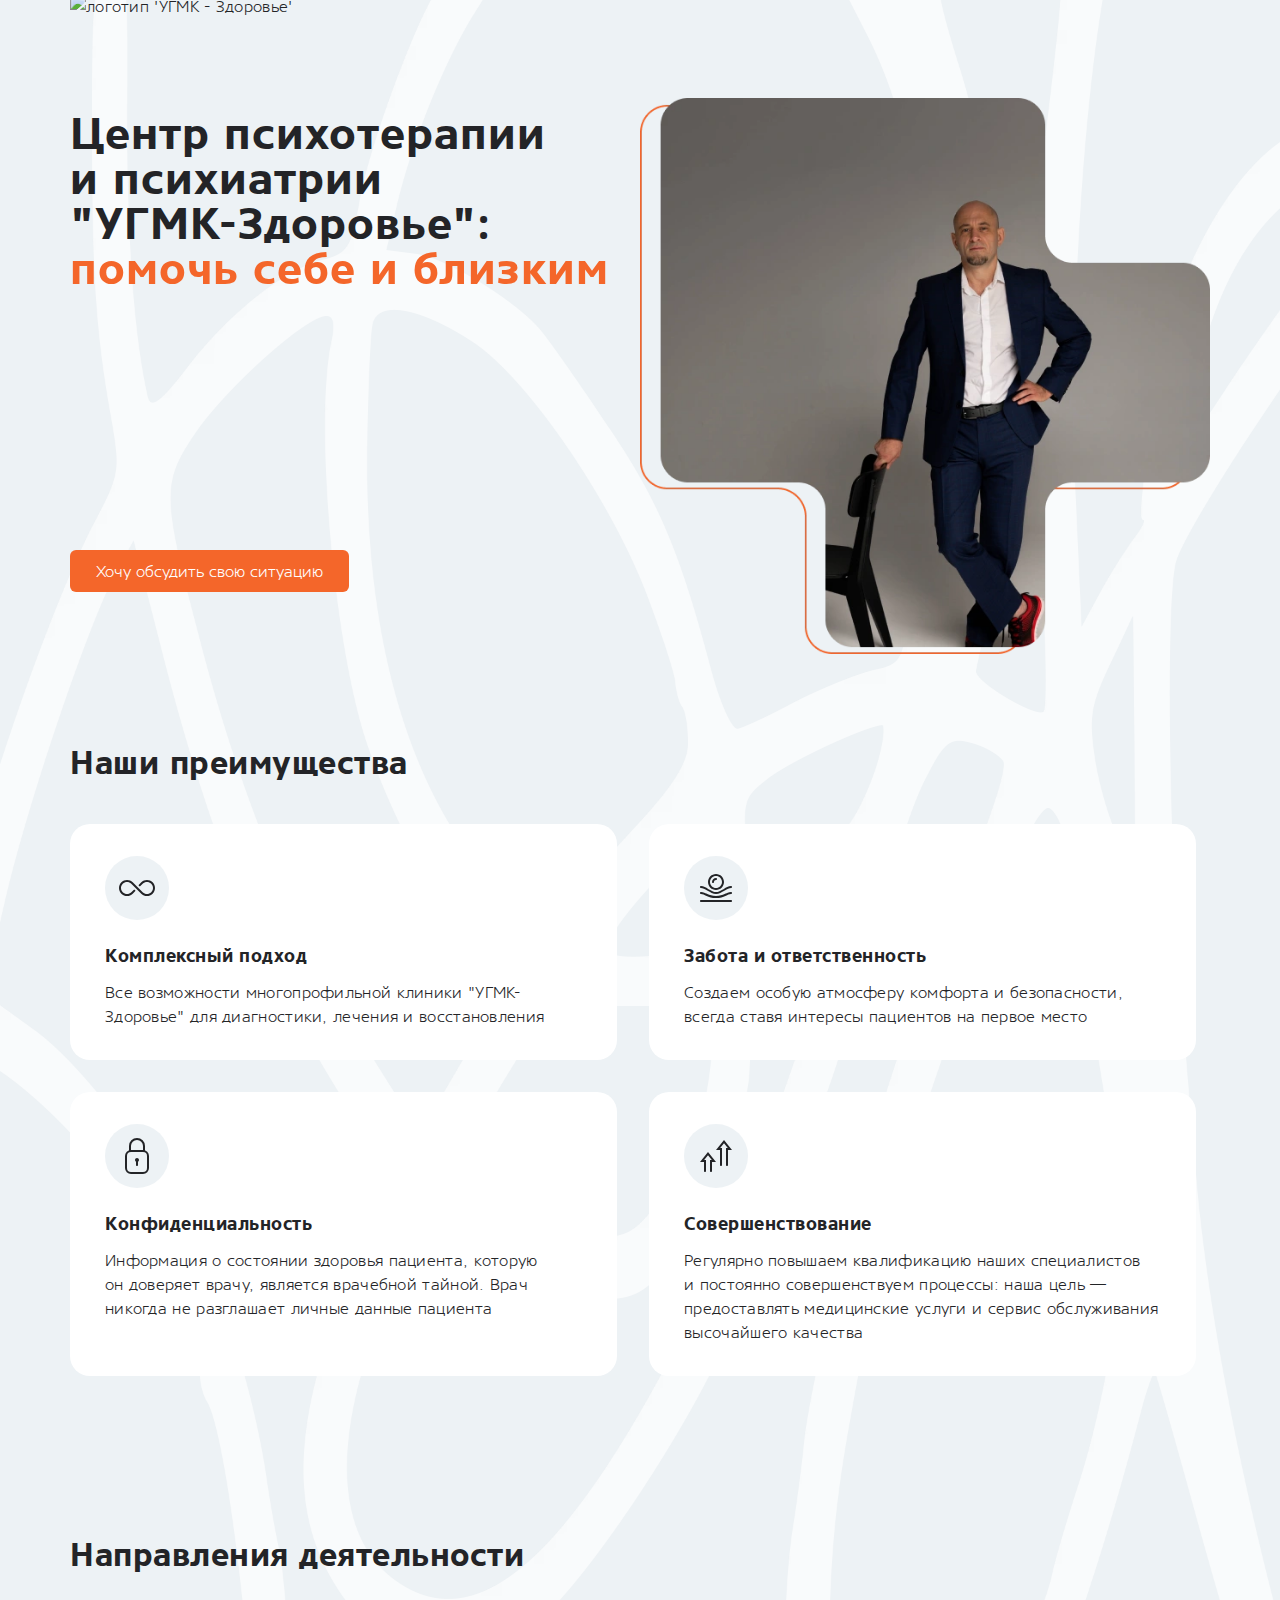
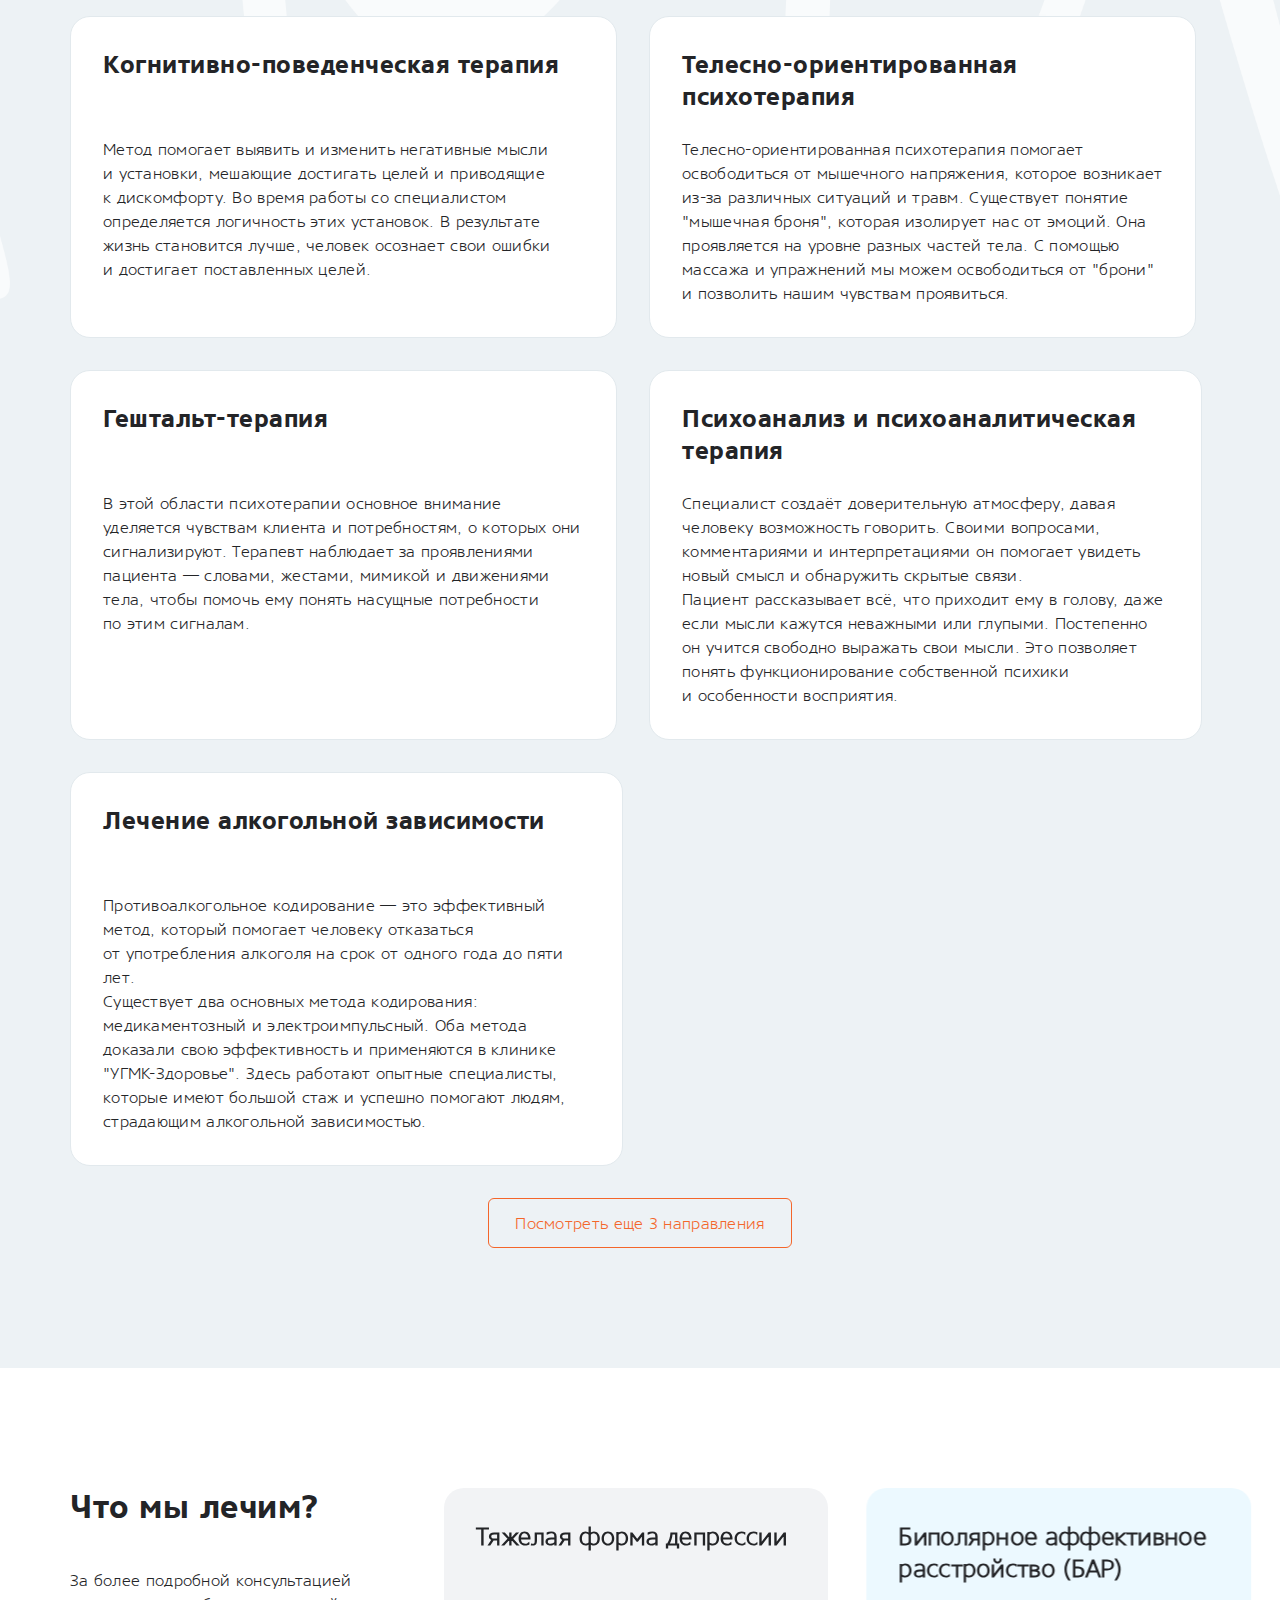
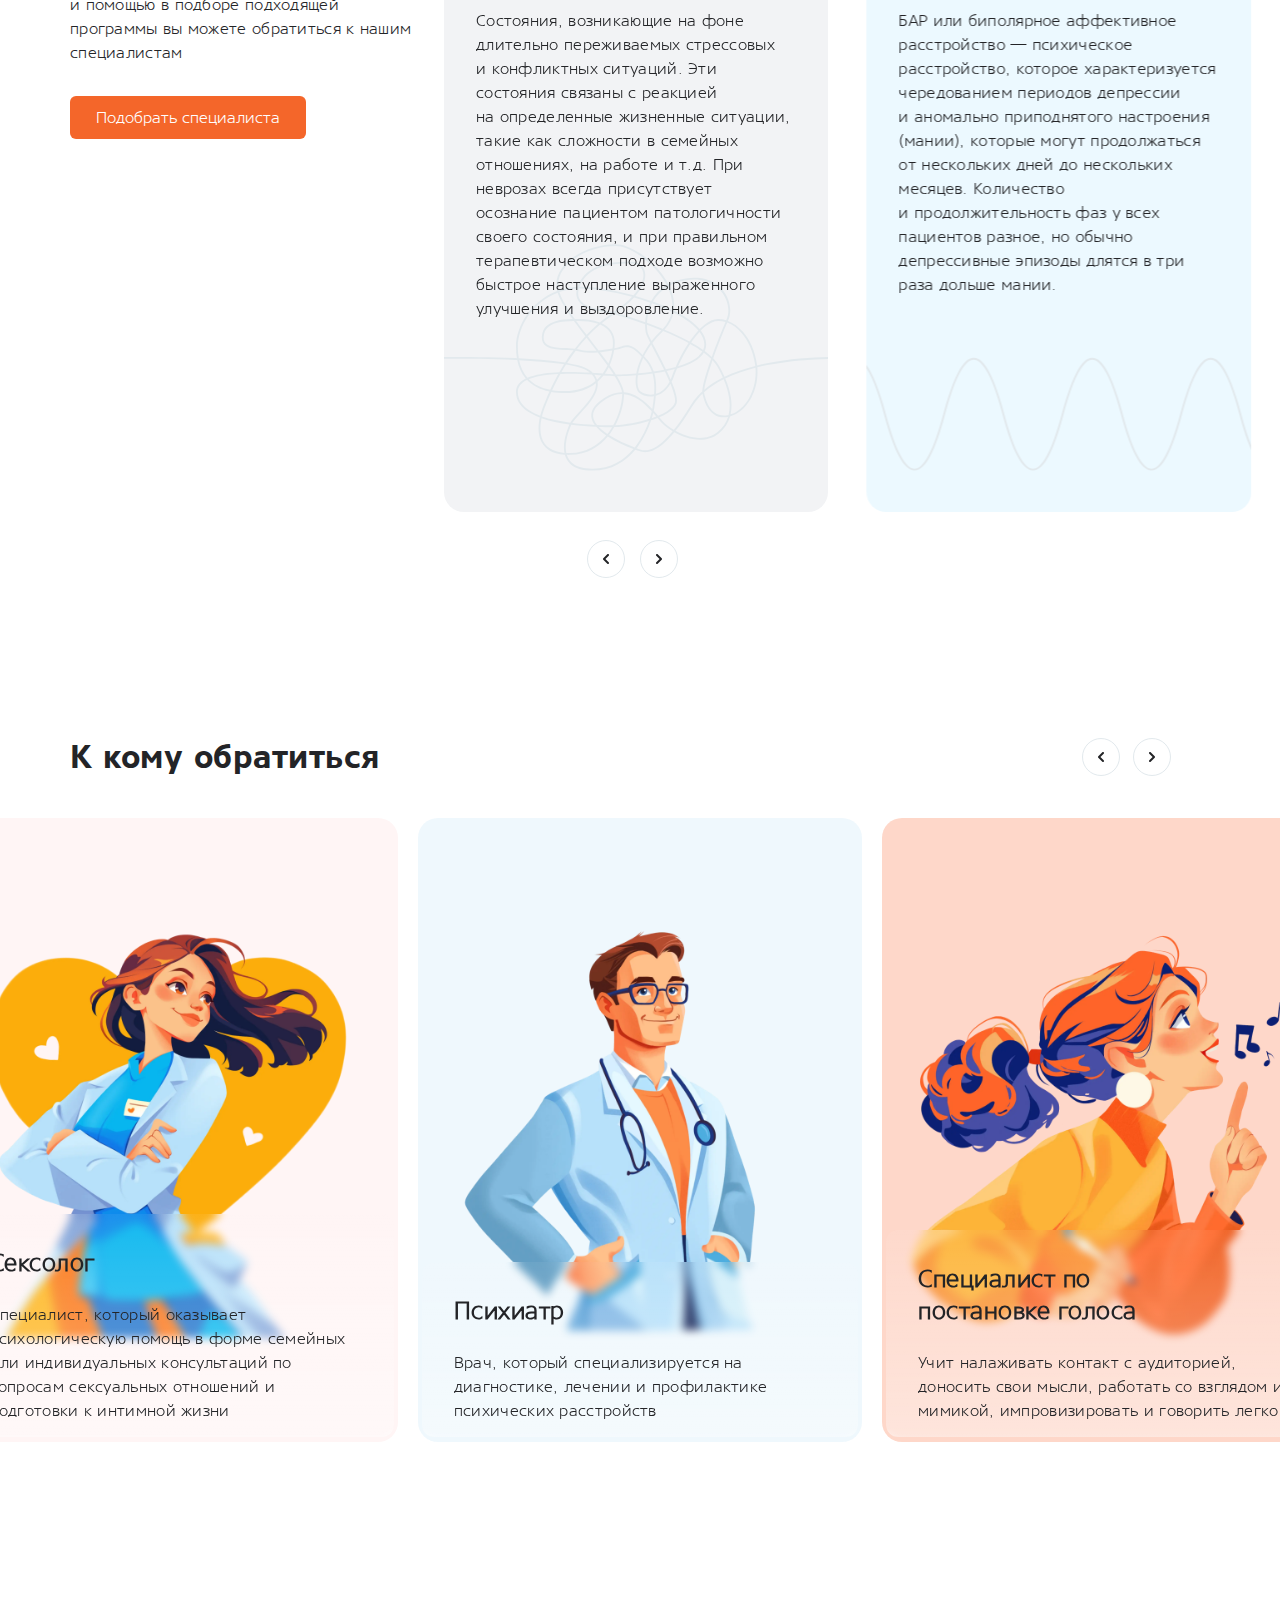
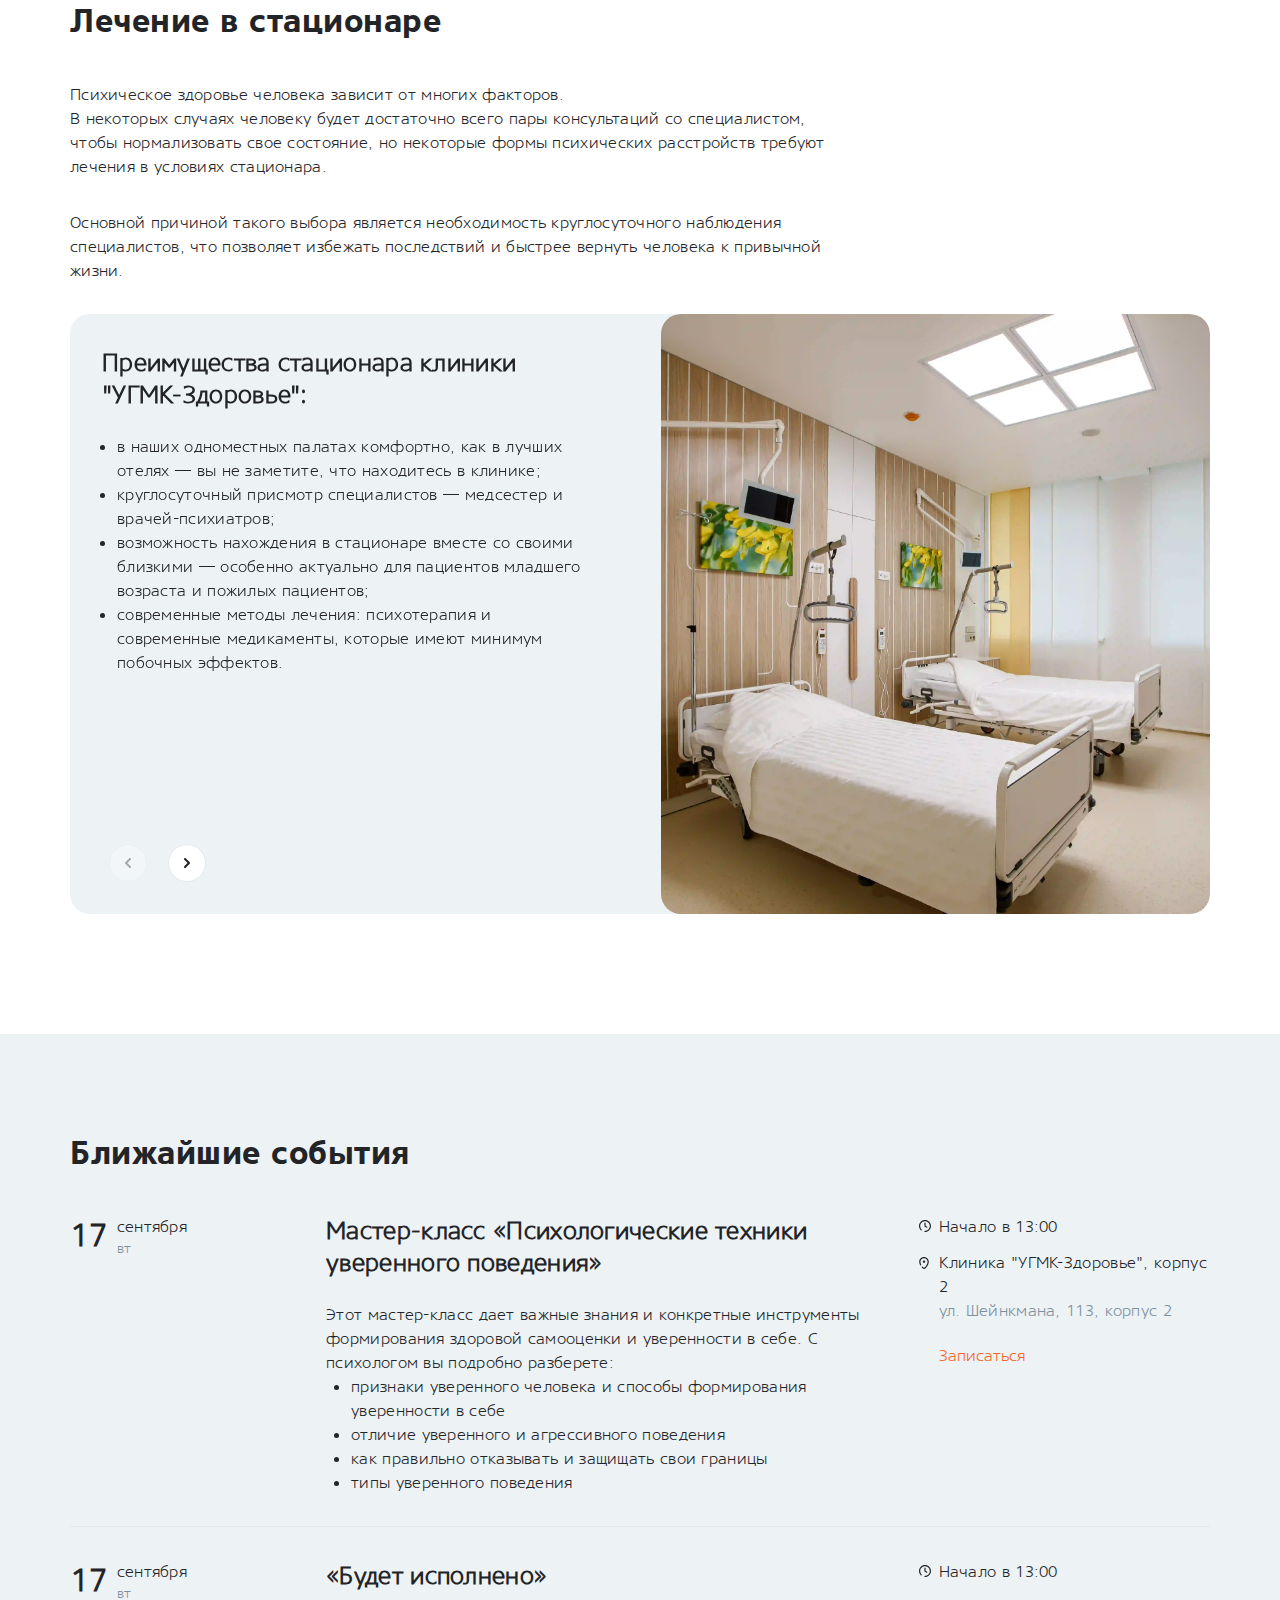
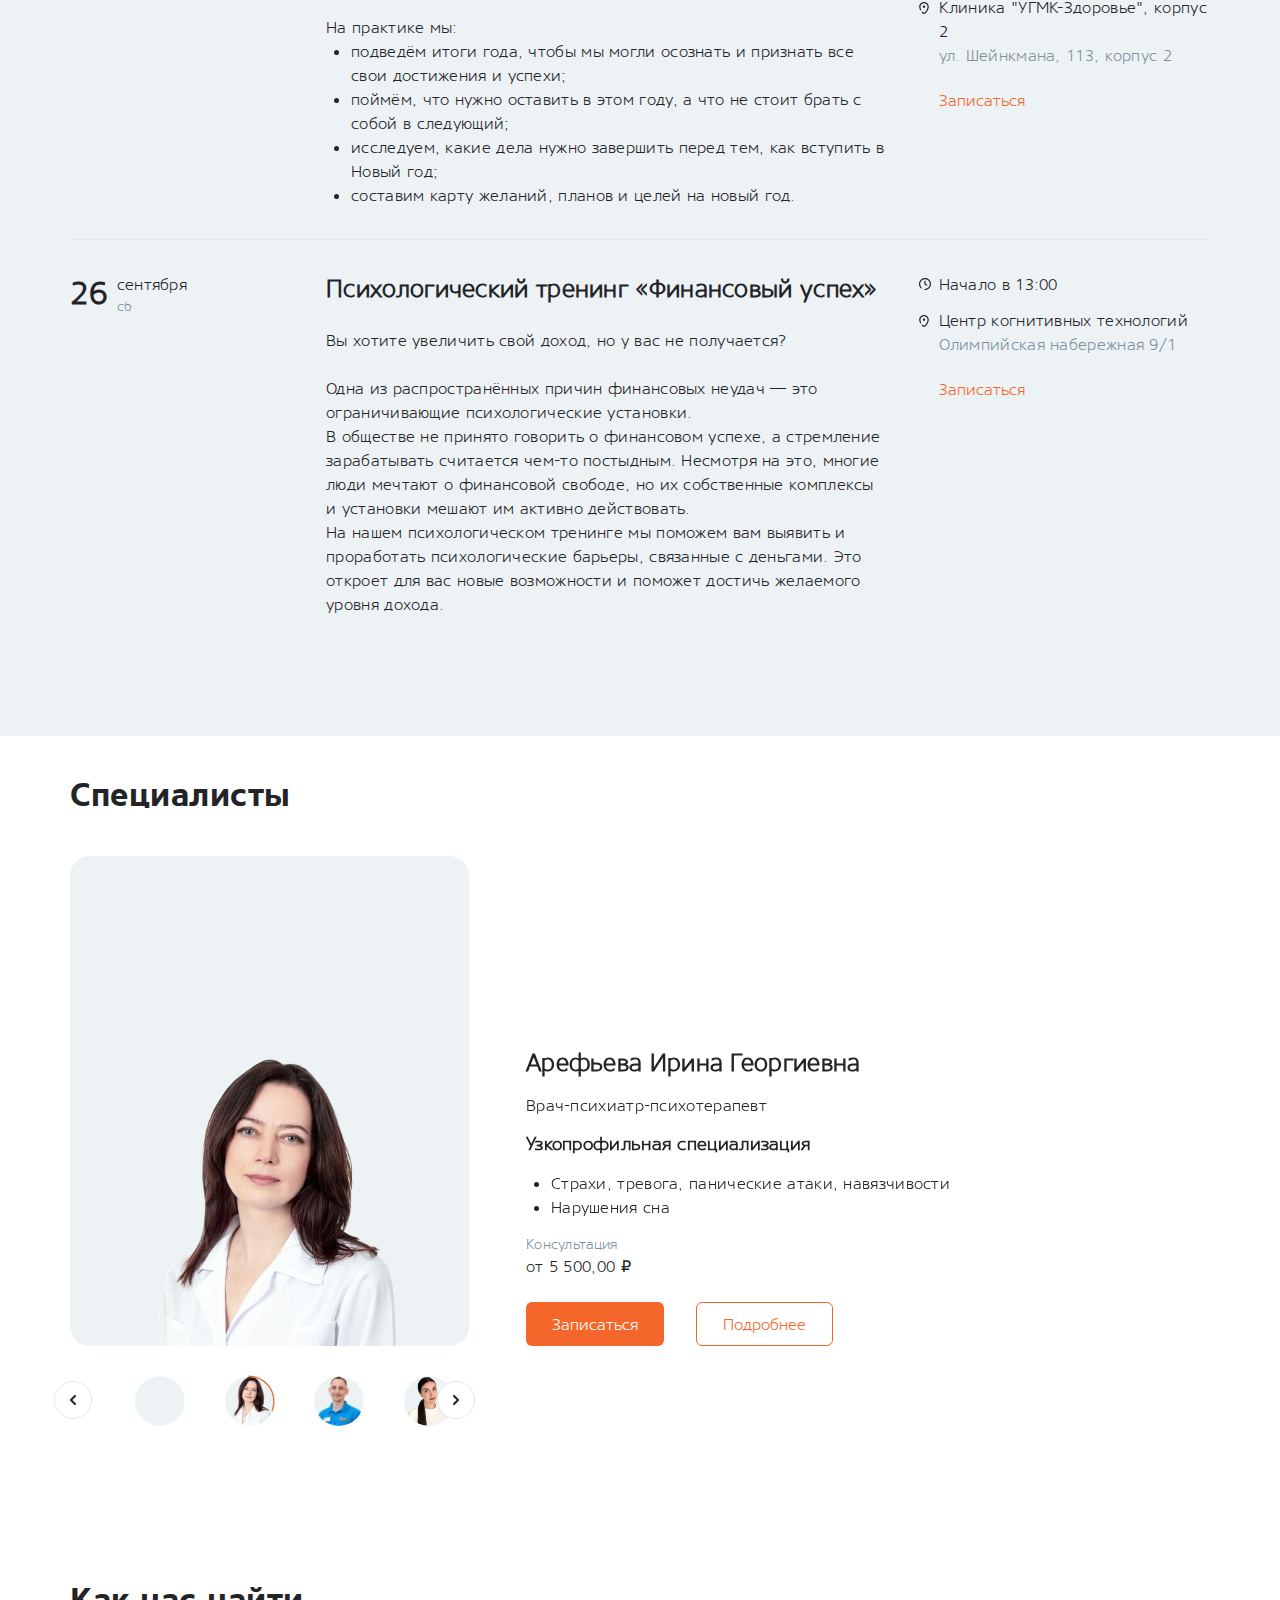
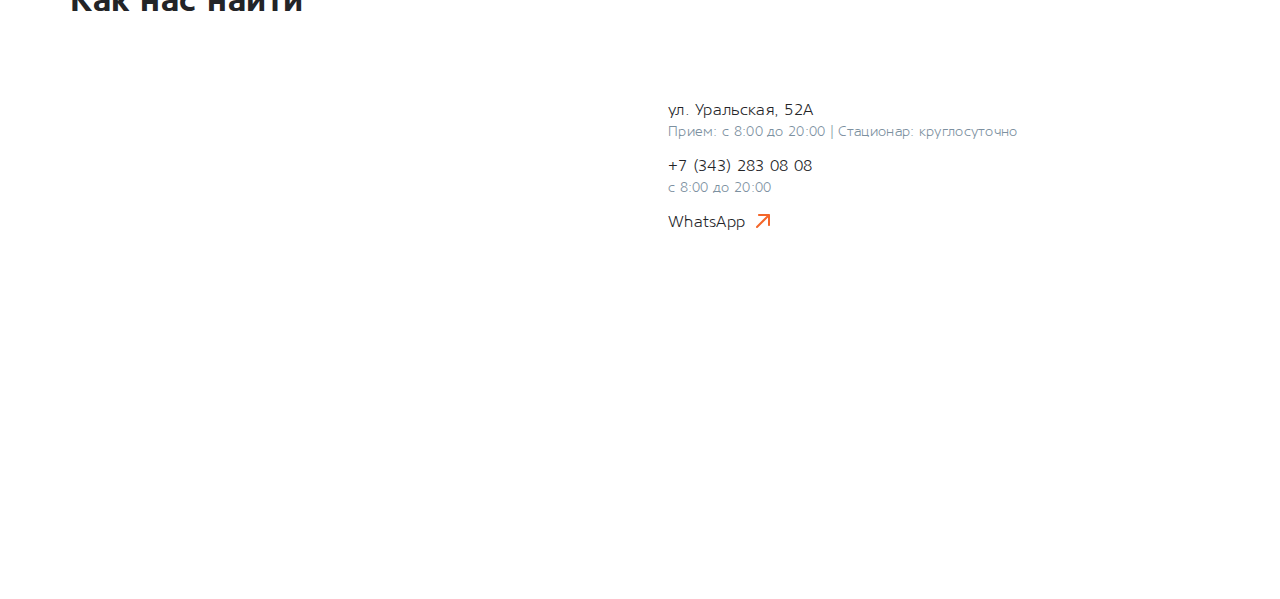
==== index.html @ ca91ac97 "last version" ====
<!DOCTYPE html>
<html lang="ru">
  <head>
    <meta
      name="description"
      content="Центр психотерапии и психиатрии — одно из направлений медицинского центра «УГМК-Здоровье»."
    />
    <meta
      name="keywords"
      content="психотерапевт екатеринбург, психолог екатеринбург, психиатр, шизофрения, деменция, семейный психолог"
    />
    <meta name="format-detection" content="telephone=no" />
    <meta charset="UTF-8" />
    <meta name="viewport" content="width=device-width, initial-scale=1.0" />
    <title>Психотерапия и психиатрия УГМК-Здоровье</title>

    <link
      rel="preload"
      href="fonts/core_sans_n_35_light.woff2"
      as="font"
      crossorigin
    />
    <link
      rel="preload"
      href="fonts/core_sans_n_65_bold.woff2"
      as="font"
      crossorigin
    />

    <link rel="stylesheet" href="css/style.css" />

    <link rel="icon" href="icon/favicon.ico" type="image/x-icon" />
    <script
      defer
      src="https://cdn.jsdelivr.net/npm/swiper@11/swiper-bundle.min.js"
    ></script>
    <link
      rel="stylesheet"
      href="https://cdn.jsdelivr.net/npm/swiper@11/swiper-bundle.min.css"
    />

    <script src="https://cdn.jsdelivr.net/npm/swiper@11/swiper-bundle.min.js"></script>

    <script defer src="libs/accordion.js"></script>
    <link rel="stylesheet" href="libs/accordion.css" />

    <script defer src="js/header-animation.js"></script>
    <script defer src="js/swipers.js"></script>
    <script defer src="js/burger.js"></script>
    <script defer src="js/hover-controller.js"></script>
    <script defer src="js/accordion.js"></script>
    <script defer src="libs/maps.js"></script>
    <script defer src="js/maps-init.js"></script>

    <script defer src="js/modal.js"></script>
  </head>

  <body>
    <div class="responsive-overlay"></div>
    <header class="header">
      <div class="container">
        <div class="header__container">
          <button aria-label="Открыть меню" class="btn-reset burger">
            <svg
              width="28"
              height="28"
              viewBox="0 0 28 28"
              fill="none"
              xmlns="http://www.w3.org/2000/svg"
            >
              <g id="Huge-icon/menu/outline/menu-line-horizontal 01">
                <path
                  id="Vector"
                  d="M8.16663 9.33334H14M8.16663 14H19.8333M14 18.6667H19.8333"
                  stroke="#909EAA"
                  stroke-linecap="round"
                ></path>
              </g>
            </svg>
            <span class="burger__line"></span><span class="burger__line"></span>
          </button>
          <a href="https://www.ugmk-clinic.ru/" class="header__logo">
            <img
              class="header__logo-img desktop"
              loading="lazy"
              alt="логотип 'УГМК - Здоровье'"
              src="https://www.ugmk-clinic.ru/static/mobile_app/www/assets/images/logo.png"
            />

            <img
              class="header__logo-img mobile"
              loading="lazy"
              alt="логотип 'УГМК - Здоровье'"
              src="./icon/logo-small.svg"
            />
          </a>
          <div class="header__nav">
            <nav class="nav">
              <ul class="list-reset nav__list">
                <li class="nav__item">
                  <a class="nav__link" href="#what">Что лечим?</a>
                </li>
                <li class="nav__item">
                  <a class="nav__link" href="#who">К кому обратиться</a>
                </li>
                <li class="nav__item">
                  <a class="nav__link" href="#hospital">Стационар</a>
                </li>
                <li class="nav__item">
                  <a class="nav__link" href="#events">События</a>
                </li>
              </ul>
            </nav>

            <div class="header__contacts">
              <ul class="list-reset header__contacts-list">
                <li class="header__contacts-item">
                  <a href="tel:83432830808" class="header__contacts-link tel"
                    >+7 (343) 283 08 08</a
                  >
                </li>
                <li class="header__contacts-item">
                  <a href="#" class="header__contacts-link address"
                    >г. Екатеринбург, ул. Уральская, 52А</a
                  >
                </li>
                <li class="header__contacts-item">
                  <a href="#" class="header__contacts-link work"
                    >с 8:00 до 20:00 | Стационар:&nbsp;круглосуточно</a
                  >
                </li>
                <li class="header__contacts-item">
                  <a
                    href="mailto:info@ugmk-clinic.ru"
                    class="header__contacts-link email"
                    >info@ugmk-clinic.ru</a
                  >
                </li>
              </ul>
              <div class="header__contacts__icons">
                <a
                  href="https://vk.com/ugmkclinic"
                  class="header__contacts-btn vk"
                >
                  <svg
                    class="header__contacts-icon"
                    width="26"
                    height="15"
                    viewBox="0 0 26 15"
                    fill="none"
                    xmlns="http://www.w3.org/2000/svg"
                  >
                    <path
                      fill-rule="evenodd"
                      clip-rule="evenodd"
                      d="M22.5845 10.0889C22.5845 10.0889 22.9479 10.4612 23.6748 11.2058C24.4017 11.9504 24.8973 12.5518 25.1616 13.01C25.1822 13.055 25.1864 13.0591 25.1864 13.0591C25.2855 13.2391 25.3474 13.3945 25.3722 13.5255C25.397 13.6564 25.3846 13.7709 25.3351 13.8691C25.2525 14.0328 25.0996 14.1555 24.8766 14.2373C24.6536 14.3192 24.4925 14.3682 24.3934 14.3846C24.3934 14.3846 23.7987 14.3846 22.6093 14.3846C21.4198 14.3846 20.8003 14.3846 20.7508 14.3846C20.6351 14.3846 20.4534 14.356 20.2056 14.2987C19.9578 14.2414 19.6687 14.0982 19.3383 13.8691C19.0905 13.7055 18.8468 13.4927 18.6073 13.2309C18.3677 12.9691 18.1323 12.7072 17.9011 12.4454C17.5541 12.0363 17.2237 11.6803 16.9099 11.3776C16.596 11.0748 16.2821 10.9235 15.9682 10.9235C15.9352 10.9235 15.898 10.9276 15.8567 10.9357C15.8154 10.9439 15.7782 10.9562 15.7452 10.9726C15.5139 11.038 15.2785 11.2589 15.039 11.6353C14.7994 12.0117 14.6797 12.6418 14.6797 13.5255C14.6797 13.8037 14.5971 14.0164 14.4319 14.1637C14.2667 14.311 14.1015 14.3846 13.9363 14.3846C13.9363 14.3846 13.6719 14.3846 13.1433 14.3846C12.6147 14.3846 12.3256 14.3846 12.276 14.3846C11.9952 14.3846 11.2311 14.2373 9.98385 13.9428C8.73659 13.6482 7.46043 12.8218 6.15535 11.4635C5.36239 10.6289 4.59834 9.63475 3.8632 8.48103C3.12806 7.32731 2.47965 6.22679 1.91797 5.17944C1.35629 4.1321 0.906123 3.23613 0.567462 2.49153C0.228801 1.74693 0.0594724 1.36646 0.0594724 1.35009C-0.0396481 1.13735 -0.0148683 0.973703 0.133812 0.859148C0.282493 0.744596 0.455951 0.687319 0.654192 0.687319H4.32163C4.56943 0.687319 4.74289 0.748686 4.84201 0.871424C4.94113 0.994158 5.02373 1.12099 5.08981 1.2519C5.15589 1.39919 5.30457 1.74284 5.53585 2.28288C5.76713 2.82292 6.08101 3.43659 6.47749 4.12392C7.12177 5.23672 7.65041 6.0345 8.06341 6.51726C8.47641 7.00002 8.83985 7.2414 9.15373 7.2414C9.21981 7.2414 9.28176 7.23322 9.33957 7.21685C9.3974 7.20049 9.45108 7.17594 9.50064 7.14321C9.91365 6.93047 10.1243 6.29634 10.1325 5.24081C10.1408 4.18528 10.1367 3.51024 10.1201 3.21567C10.1201 3.16658 10.1036 2.91702 10.0706 2.46698C10.0375 2.01695 9.91365 1.64466 9.69888 1.35009C9.5502 1.15371 9.36436 1.01052 9.14133 0.920518C8.91831 0.830511 8.73247 0.769144 8.58379 0.736414C8.63335 0.670956 8.69942 0.601404 8.78203 0.527764C8.86463 0.454121 8.95548 0.384572 9.05461 0.319114C9.33545 0.188195 9.71127 0.102279 10.1821 0.061367C10.6529 0.0204546 11.1361 0 11.6317 0H12.2017C12.7468 0.0163637 13.1268 0.0409124 13.3415 0.0736398C13.5563 0.10637 13.7628 0.147283 13.961 0.196377C14.3575 0.294565 14.5888 0.507306 14.6549 0.834602C14.721 1.1619 14.7375 1.7592 14.7044 2.62654C14.6879 2.88838 14.6755 3.1584 14.6673 3.4366C14.659 3.7148 14.6549 4.01754 14.6549 4.34484C14.6549 4.42666 14.6549 4.5044 14.6549 4.57804C14.6549 4.65168 14.6549 4.72941 14.6549 4.81124C14.6384 5.25309 14.6508 5.69902 14.6921 6.14905C14.7334 6.59909 14.9192 6.92229 15.2496 7.11867C15.2826 7.1514 15.3239 7.17594 15.3735 7.19231C15.4231 7.20867 15.4726 7.21685 15.5222 7.21685C15.6213 7.21685 15.865 7.08594 16.2532 6.8241C16.6414 6.56226 17.2898 5.67039 18.1984 4.14847C18.5784 3.47751 18.9046 2.81883 19.1772 2.17242C19.4498 1.52601 19.6026 1.17008 19.6357 1.10462C19.6522 1.07189 19.6852 1.01871 19.7348 0.945063C19.7843 0.871424 19.8422 0.818238 19.9082 0.785508C19.9578 0.752777 20.0115 0.732323 20.0693 0.724141C20.1271 0.715959 20.1726 0.711868 20.2056 0.711868H24.4925C24.7403 0.711868 24.9386 0.728232 25.0873 0.760959C25.2359 0.79369 25.3268 0.859148 25.3598 0.957336C25.4094 1.08826 25.3351 1.42373 25.1368 1.96377C24.9386 2.50381 24.3521 3.42841 23.3774 4.7376C23.2122 4.9667 23.0553 5.17535 22.9066 5.36355C22.7579 5.55174 22.6175 5.72766 22.4854 5.89131C21.5933 7.05321 21.1514 7.82235 21.1596 8.19874C21.1679 8.57513 21.6428 9.20517 22.5845 10.0889Z"
                    />
                  </svg>
                </a>
                <a
                  href="https://wa.me/79122106197"
                  class="header__contacts-btn wa"
                >
                  <svg
                    class="header__contacts-icon"
                    width="24"
                    height="24"
                    viewBox="0 0 24 24"
                    fill="none"
                    xmlns="http://www.w3.org/2000/svg"
                  >
                    <g clip-path="url(#clip0_241_4011)">
                      <path
                        fill-rule="evenodd"
                        clip-rule="evenodd"
                        d="M1.93518 17.9037L0.271484 23.9773L6.4872 22.348C8.20637 23.2836 10.1324 23.7739 12.0897 23.7741H12.095C18.5564 23.7741 23.8189 18.5169 23.8189 12.0531C23.8194 10.5131 23.5165 8.988 22.9276 7.56501C22.3386 6.14203 21.4751 4.84901 20.3863 3.75981C19.2976 2.67062 18.0049 1.80658 16.5821 1.21705C15.1594 0.62752 13.6344 0.324051 12.0944 0.323975C5.63177 0.323975 0.369897 5.5806 0.369897 12.0444C0.367309 14.1012 0.907228 16.1222 1.93518 17.9037ZM8.37711 6.44058C8.59432 6.44932 8.83249 6.45922 9.06018 6.96467C9.21539 7.30995 9.47499 7.95299 9.68192 8.46554C9.83445 8.84336 9.95836 9.15027 9.99073 9.21477C10.067 9.36675 10.1177 9.54378 10.0164 9.74643C10.0009 9.77738 9.98659 9.80655 9.97296 9.8344C9.89735 9.98886 9.84173 10.1025 9.71296 10.2525C9.66133 10.3126 9.60795 10.3775 9.55463 10.4424C9.45099 10.5684 9.34756 10.6942 9.25759 10.7841C9.1056 10.9373 8.94954 11.0992 9.12423 11.4031C9.29893 11.7071 9.91037 12.7 10.813 13.5047C11.782 14.3691 12.6245 14.7346 13.0518 14.92C13.1355 14.9563 13.2032 14.9857 13.2529 15.0106C13.5563 15.1626 13.7327 15.137 13.9103 14.9343C14.088 14.7317 14.6685 14.0492 14.8712 13.7452C15.0738 13.4413 15.2759 13.4925 15.5542 13.5933C15.8326 13.694 17.3239 14.4289 17.6279 14.5803C17.6854 14.609 17.7393 14.6349 17.7893 14.659C18.0033 14.7622 18.147 14.8314 18.2102 14.9343C18.2882 15.0613 18.2888 15.6681 18.0355 16.3768C17.7822 17.0854 16.5419 17.7668 15.9869 17.8198C15.9347 17.8247 15.8827 17.831 15.8292 17.8375C15.3152 17.8998 14.6666 17.9785 12.3456 17.0627C9.49622 15.9386 7.61702 13.1534 7.22829 12.5773C7.19637 12.53 7.1745 12.4976 7.16297 12.4822L7.16097 12.4795C7.00172 12.2672 5.92379 10.8302 5.92379 9.34346C5.92379 7.94624 6.61018 7.214 6.92642 6.87663C6.94812 6.85349 6.96807 6.8322 6.98594 6.81269C7.0873 6.69705 7.21148 6.60363 7.35068 6.53829C7.48987 6.47296 7.64108 6.43711 7.79479 6.43301C7.80749 6.43301 7.8202 6.43301 7.8329 6.43301C8.02345 6.43297 8.21333 6.43294 8.37711 6.44058Z"
                      />
                    </g>
                    <defs>
                      <clipPath id="clip0_241_4011">
                        <rect width="24" height="24" />
                      </clipPath>
                    </defs>
                  </svg>
                </a>
              </div>
            </div>
          </div>
          <button class="btn-reset button header__btn">
            Обсудить ситуацию
          </button>
        </div>
      </div>
    </header>
    <main class="main">
      <section class="hero">
        <div class="container">
          <a href="https://www.ugmk-clinic.ru/" class="hero__logo">
            <img
              class="hero__logo-img"
              loading="lazy"
              alt="логотип 'УГМК - Здоровье'"
              src="https://www.ugmk-clinic.ru/static/mobile_app/www/assets/images/logo.png"
            />
          </a>

          <div class="hero__banner">
            <div class="hero__banner-left">
              <h1 class="hero__title">
                Центр психотерапии и&nbsp;психиатрии
                <span class="nowrap">"УГМК-Здоровье":</span>
                <div class="swiper banner-swiper">
                  <div class="swiper-wrapper">
                    <div class="swiper-slide">
                      <span class="text-decoration">помочь себе и близким</span>
                    </div>
                    <div class="swiper-slide">
                      <span class="text-decoration">разобраться в себе</span>
                    </div>
                    <div class="swiper-slide">
                      <span class="text-decoration"
                        >улучшить качество жизни</span
                      >
                    </div>
                    <div class="swiper-slide">
                      <span class="text-decoration">снять стресс</span>
                    </div>
                    <div class="swiper-slide">
                      <span class="text-decoration">вернуть спокойствие</span>
                    </div>
                    <div class="swiper-slide">
                      <span class="text-decoration">быть уверенным в себе</span>
                    </div>
                  </div>
                </div>
              </h1>
            </div>
            <div class="hero__banner-right"></div>
            <div class="hero__banner-bottom">
              <button class="btn-reset button hero__btn">
                Хочу обсудить свою ситуацию
              </button>
            </div>
          </div>

          <div class="hero__block">
            <h2 class="title">Наши преимущества</h2>
            <div class="hero__pluses">
              <div class="hero__plus">
                <div class="hero__img img-1"></div>
                <h3 class="item__title">Комплексный подход</h3>
                <p class="hero__text">
                  Все возможности многопрофильной клиники "УГМК-Здоровье" для
                  диагностики, лечения и&nbsp;восстановления
                </p>
              </div>
              <div class="hero__plus">
                <div class="hero__img img-2"></div>
                <h3 class="item__title">Забота и&nbsp;ответственность</h3>
                <p class="hero__text">
                  Создаем особую атмосферу комфорта и&nbsp;безопасности, всегда
                  ставя интересы пациентов на&nbsp;первое место
                </p>
              </div>
              <div class="hero__plus">
                <div class="hero__img img-3"></div>
                <h3 class="item__title">Конфиденциальность</h3>
                <p class="hero__text">
                  Информация о&nbsp;состоянии здоровья пациента, которую
                  он&nbsp;доверяет врачу, является врачебной тайной. Врач
                  никогда не&nbsp;разглашает личные данные пациента
                </p>
              </div>
              <div class="hero__plus">
                <div class="hero__img img-4"></div>
                <h3 class="item__title">Совершенствование</h3>
                <p class="hero__text">
                  Регулярно повышаем квалификацию наших специалистов
                  и&nbsp;постоянно совершенствуем процессы: наша
                  цель&nbsp;&mdash; предоставлять медицинские услуги
                  и&nbsp;сервис обслуживания высочайшего качества
                </p>
              </div>
            </div>
          </div>

          <div class="hero__block">
            <h2 class="title">Направления деятельности</h2>
            <div class="desktop">
              <input class="hero__check" type="checkbox" id="show-more" />
              <div class="hero__directions">
                <div class="hero__direction modal-card" data-path="direction-1">
                  <h3 class="item__title">Когнитивно-поведенческая терапия</h3>
                  <p class="hero__text">
                    Метод помогает выявить и&nbsp;изменить негативные мысли
                    и&nbsp;установки, мешающие достигать целей и&nbsp;приводящие
                    к&nbsp;дискомфорту. Во&nbsp;время работы
                    со&nbsp;специалистом определяется логичность этих установок.
                    В&nbsp;результате жизнь становится лучше, человек осознает
                    свои ошибки и&nbsp;достигает поставленных целей.
                  </p>
                </div>
                <div class="hero__direction modal-card" data-path="direction-2">
                  <h3 class="item__title">
                    Телесно-ориентированная психотерапия
                  </h3>
                  <p class="hero__text">
                    Телесно-ориентированная психотерапия помогает освободиться
                    от&nbsp;мышечного напряжения, которое возникает из-за
                    различных ситуаций и&nbsp;травм. Существует понятие
                    "мышечная броня", которая изолирует нас от&nbsp;эмоций. Она
                    проявляется на&nbsp;уровне разных частей тела.
                    С&nbsp;помощью массажа и&nbsp;упражнений мы&nbsp;можем
                    освободиться от&nbsp;"брони" и&nbsp;позволить нашим чувствам
                    проявиться.
                  </p>
                </div>
                <div class="hero__direction modal-card" data-path="direction-3">
                  <h3 class="item__title">Гештальт-терапия</h3>
                  <p class="hero__text">
                    В&nbsp;этой области психотерапии основное внимание уделяется
                    чувствам клиента и&nbsp;потребностям, о&nbsp;которых они
                    сигнализируют. Терапевт наблюдает за&nbsp;проявлениями
                    пациента&nbsp;&mdash; словами, жестами, мимикой
                    и&nbsp;движениями тела, чтобы помочь ему понять насущные
                    потребности по&nbsp;этим сигналам.
                  </p>
                </div>
                <div class="hero__direction modal-card" data-path="direction-4">
                  <h3 class="item__title">
                    Психоанализ и&nbsp;психоаналитическая терапия
                  </h3>
                  <p class="hero__text">
                    Специалист создаёт доверительную атмосферу, давая человеку
                    возможность говорить. Своими вопросами, комментариями
                    и&nbsp;интерпретациями он&nbsp;помогает увидеть новый смысл
                    и&nbsp;обнаружить скрытые связи.
                  </p>
                  <p class="hero__text">
                    Пациент рассказывает всё, что приходит ему в&nbsp;голову,
                    даже если мысли кажутся неважными или глупыми. Постепенно
                    он&nbsp;учится свободно выражать свои мысли. Это позволяет
                    понять функционирование собственной психики
                    и&nbsp;особенности восприятия.
                  </p>
                </div>
                <div class="hero__direction modal-card" data-path="direction-5">
                  <h3 class="item__title">Лечение алкогольной зависимости</h3>
                  <p class="hero__text">
                    Противоалкогольное кодирование&nbsp;&mdash; это эффективный
                    метод, который помогает человеку отказаться
                    от&nbsp;употребления алкоголя на&nbsp;срок от&nbsp;одного
                    года до&nbsp;пяти лет.
                  </p>
                  <p class="hero__text">
                    Существует два основных метода кодирования: медикаментозный
                    и&nbsp;электроимпульсный. Оба метода доказали свою
                    эффективность и&nbsp;применяются в&nbsp;клинике
                    "УГМК-Здоровье". Здесь работают опытные специалисты, которые
                    имеют большой стаж и&nbsp;успешно помогают людям, страдающим
                    алкогольной зависимостью.
                  </p>
                </div>
                <div class="hero__direction modal-card" data-path="direction-6">
                  <h3 class="item__title">Песочная терапия</h3>
                  <p class="hero__text">
                    Песочная терапия&nbsp;&mdash; один из&nbsp;самых мягких
                    и&nbsp;эффективных методов решения психологических проблем
                    у&nbsp;детей от&nbsp;4&nbsp;до&nbsp;13&nbsp;лет. Особенно
                    она полезна для детей с&nbsp;невротическими нарушениями,
                    страхами, фобиями, конфликтными ситуациями
                    со&nbsp;сверстниками и&nbsp;трудностями с&nbsp;адаптацией.
                    Занятия включают в&nbsp;себя техники арт-терапии, игровой
                    терапии и&nbsp;методы расслабления.
                  </p>
                </div>
                <div class="hero__direction modal-card" data-path="direction-7">
                  <h3 class="item__title">Аурикулотерапия</h3>
                  <p class="hero__text">
                    Аурикулотерапия&nbsp;&mdash; метод, при котором врач
                    воздействует на&nbsp;биологически активные точки
                    на&nbsp;ушах, стимулируя работу внутренних органов
                    и&nbsp;помогая избавиться от&nbsp;зависимостей
                    и&nbsp;лишнего веса.
                  </p>
                  <p class="hero__text">
                    Метод эффективен при алкогольной, табачной, игровой
                    зависимости, а&nbsp;также при расстройстве пищевого
                    поведения и&nbsp;избыточном весе.
                  </p>
                </div>
                <div class="hero__direction modal-card" data-path="direction-8">
                  <h3 class="item__title">
                    Занятия по&nbsp;адаптивной и&nbsp;перинатальной йоге
                  </h3>
                  <p class="hero__text">
                    Адаптивная йога&nbsp;&mdash; это вид йоги, который подходит
                    для людей любого уровня подготовки. Она включает в&nbsp;себя
                    выполнение асан, которые помогают укрепить тело, улучшить
                    дыхание, очистить ум&nbsp;и&nbsp;восстановить эмоциональное
                    равновесие.
                  </p>
                </div>
              </div>
              <label class="show-more" for="show-more">
                <span class="show">Посмотреть еще 3 направления</span>
              </label>
            </div>
          </div>
        </div>
        <div class="mobile">
          <div class="swiper hero-swiper">
            <div class="swiper-wrapper">
              <div class="swiper-slide">
                <div class="hero__direction modal-card" data-path="direction-1">
                  <h3 class="item__title">Когнитивно-поведенческая терапия</h3>
                  <p class="hero__text">
                    Метод помогает выявить и&nbsp;изменить негативные мысли
                    и&nbsp;установки, мешающие достигать целей и&nbsp;приводящие
                    к&nbsp;дискомфорту. Во&nbsp;время работы
                    со&nbsp;специалистом определяется логичность этих установок.
                    В&nbsp;результате жизнь становится лучше, человек осознает
                    свои ошибки и&nbsp;достигает поставленных целей.
                  </p>
                </div>
              </div>
              <div class="swiper-slide">
                <div class="hero__direction modal-card" data-path="direction-2">
                  <h3 class="item__title">
                    Телесно-ориентированная психотерапия
                  </h3>
                  <p class="hero__text">
                    Телесно-ориентированная психотерапия помогает освободиться
                    от&nbsp;мышечного напряжения, которое возникает из-за
                    различных ситуаций и&nbsp;травм. Существует понятие
                    "мышечная броня", которая изолирует нас от&nbsp;эмоций. Она
                    проявляется на&nbsp;уровне разных частей тела.
                    С&nbsp;помощью массажа и&nbsp;упражнений мы&nbsp;можем
                    освободиться от&nbsp;"брони" и&nbsp;позволить нашим чувствам
                    проявиться.
                  </p>
                </div>
              </div>
              <div class="swiper-slide">
                <div class="hero__direction modal-card" data-path="direction-3">
                  <h3 class="item__title">Гештальт-терапия</h3>
                  <p class="hero__text">
                    В&nbsp;этой области психотерапии основное внимание уделяется
                    чувствам клиента и&nbsp;потребностям, о&nbsp;которых они
                    сигнализируют. Терапевт наблюдает за&nbsp;проявлениями
                    пациента&nbsp;&mdash; словами, жестами, мимикой
                    и&nbsp;движениями тела, чтобы помочь ему понять насущные
                    потребности по&nbsp;этим сигналам.
                  </p>
                </div>
              </div>
              <div class="swiper-slide">
                <div class="hero__direction modal-card" data-path="direction-4">
                  <h3 class="item__title">
                    Психоанализ и&nbsp;психоаналитическая терапия
                  </h3>
                  <p class="hero__text">
                    Специалист создаёт доверительную атмосферу, давая человеку
                    возможность говорить. Своими вопросами, комментариями
                    и&nbsp;интерпретациями он&nbsp;помогает увидеть новый смысл
                    и&nbsp;обнаружить скрытые связи.
                  </p>
                  <p class="hero__text">
                    Пациент рассказывает всё, что приходит ему в&nbsp;голову,
                    даже если мысли кажутся неважными или глупыми. Постепенно
                    он&nbsp;учится свободно выражать свои мысли. Это позволяет
                    понять функционирование собственной психики
                    и&nbsp;особенности восприятия.
                  </p>
                </div>
              </div>
              <div class="swiper-slide">
                <div class="hero__direction modal-card" data-path="direction-5">
                  <h3 class="item__title">Лечение алкогольной зависимости</h3>
                  <p class="hero__text">
                    Противоалкогольное кодирование&nbsp;&mdash; это эффективный
                    метод, который помогает человеку отказаться
                    от&nbsp;употребления алкоголя на&nbsp;срок от&nbsp;одного
                    года до&nbsp;пяти лет.
                  </p>
                  <p class="hero__text">
                    Существует два основных метода кодирования: медикаментозный
                    и&nbsp;электроимпульсный. Оба метода доказали свою
                    эффективность и&nbsp;применяются в&nbsp;клинике
                    "УГМК-Здоровье". Здесь работают опытные специалисты, которые
                    имеют большой стаж и&nbsp;успешно помогают людям, страдающим
                    алкогольной зависимостью.
                  </p>
                </div>
              </div>
              <div class="swiper-slide">
                <div class="hero__direction modal-card" data-path="direction-6">
                  <h3 class="item__title">Песочная терапия</h3>
                  <p class="hero__text">
                    Песочная терапия&nbsp;&mdash; один из&nbsp;самых мягких
                    и&nbsp;эффективных методов решения психологических проблем
                    у&nbsp;детей от&nbsp;4&nbsp;до&nbsp;13&nbsp;лет. Особенно
                    она полезна для детей с&nbsp;невротическими нарушениями,
                    страхами, фобиями, конфликтными ситуациями
                    со&nbsp;сверстниками и&nbsp;трудностями с&nbsp;адаптацией.
                    Занятия включают в&nbsp;себя техники арт-терапии, игровой
                    терапии и&nbsp;методы расслабления.
                  </p>
                </div>
              </div>
              <div class="swiper-slide">
                <div class="hero__direction modal-card" data-path="direction-7">
                  <h3 class="item__title">Аурикулотерапия</h3>
                  <p class="hero__text">
                    Аурикулотерапия&nbsp;&mdash; метод, при котором врач
                    воздействует на&nbsp;биологически активные точки
                    на&nbsp;ушах, стимулируя работу внутренних органов
                    и&nbsp;помогая избавиться от&nbsp;зависимостей
                    и&nbsp;лишнего веса.
                  </p>
                  <p class="hero__text">
                    Метод эффективен при алкогольной, табачной, игровой
                    зависимости, а&nbsp;также при расстройстве пищевого
                    поведения и&nbsp;избыточном весе.
                  </p>
                </div>
              </div>
              <div class="swiper-slide">
                <div class="hero__direction modal-card" data-path="direction-8">
                  <h3 class="item__title">
                    Занятия по&nbsp;адаптивной и&nbsp;перинатальной йоге
                  </h3>
                  <p class="hero__text">
                    Адаптивная йога&nbsp;&mdash; это вид йоги, который подходит
                    для людей любого уровня подготовки. Она включает в&nbsp;себя
                    выполнение асан, которые помогают укрепить тело, улучшить
                    дыхание, очистить ум&nbsp;и&nbsp;восстановить эмоциональное
                    равновесие.
                  </p>
                </div>
              </div>
            </div>
            <div class="swiper-pagination"></div>
          </div>
        </div>
      </section>
      <section class="about" id="what">
        <div class="container parent">
          <div class="about__container">
            <div class="about__title">
              <h2 class="title">Что мы лечим?</h2>
              <p class="about__text">
                За&nbsp;более подробной консультацией и&nbsp;помощью
                в&nbsp;подборе подходящей программы вы&nbsp;можете обратиться
                к&nbsp;нашим специалистам
              </p>
              <button class="btn-reset button about__text-btn">
                Подобрать специалиста
              </button>
            </div>
            <div class="about__wrapper">
              <div class="about__overflow swiper about-swiper">
                <div class="about__slides swiper-wrapper">
                  <div class="swiper-slide">
                    <div
                      class="about__slide about-slide-1 modal-card"
                      data-path="about-1"
                    >
                      <div class="about__info">
                        <h3 class="about__swiper-title">
                          Тяжелая форма депрессии
                        </h3>
                        <p class="about__swiper-text">
                          Cостояния, возникающие на&nbsp;фоне длительно
                          переживаемых стрессовых и&nbsp;конфликтных ситуаций.
                          Эти состояния связаны с&nbsp;реакцией
                          на&nbsp;определенные жизненные ситуации, такие как
                          сложности в&nbsp;семейных отношениях, на&nbsp;работе
                          и&nbsp;т.д. При неврозах всегда присутствует осознание
                          пациентом патологичности своего состояния, и&nbsp;при
                          правильном терапевтическом подходе возможно быстрое
                          наступление выраженного улучшения
                          и&nbsp;выздоровление.
                        </p>
                      </div>
                      <button class="btn-reset button about__btn">
                        Подробнее
                      </button>
                    </div>
                  </div>
                  <div class="swiper-slide">
                    <div
                      class="about__slide about-slide-2 modal-card"
                      data-path="about-2"
                    >
                      <div class="about__info">
                        <h3 class="about__swiper-title">
                          Биполярное аффективное расстройство (БАР)
                        </h3>
                        <p class="about__swiper-text">
                          БАР или биполярное аффективное
                          расстройство&nbsp;&mdash; психическое расстройство,
                          которое характеризуется чередованием периодов
                          депрессии и&nbsp;аномально приподнятого настроения
                          (мании), которые могут продолжаться от&nbsp;нескольких
                          дней до&nbsp;нескольких месяцев. Количество
                          и&nbsp;продолжительность фаз у&nbsp;всех пациентов
                          разное, но&nbsp;обычно депрессивные эпизоды длятся
                          в&nbsp;три раза дольше мании.
                        </p>
                      </div>
                      <button class="btn-reset button about__btn">
                        Подробнее
                      </button>
                    </div>
                  </div>
                  <div class="swiper-slide">
                    <div
                      class="about__slide about-slide-3 modal-card"
                      data-path="about-3"
                    >
                      <div class="about__info">
                        <h3 class="about__swiper-title">
                          Различные формы зависимости
                        </h3>
                        <p class="about__swiper-text">
                          К&nbsp;сожалению, в&nbsp;России широко распространены
                          различные формы зависимостей, а&nbsp;особенно
                          алкогольная. Главная проблема&nbsp;&mdash; пациент
                          зачастую не&nbsp;понимает, что он&nbsp;болен
                          и&nbsp;отрицает проблему, но&nbsp;здесь очень важно
                          понять, что зависимость&nbsp;&mdash; это болезнь.
                        </p>
                      </div>
                      <button class="btn-reset button about__btn">
                        Подробнее
                      </button>
                    </div>
                  </div>
                  <div class="swiper-slide">
                    <div
                      class="about__slide about-slide-4 modal-card"
                      data-path="about-4"
                    >
                      <div class="about__info">
                        <h3 class="about__swiper-title">
                          Расстройства пищевого поведения
                        </h3>
                        <p class="about__swiper-text">
                          РПП или расстройства пищевого поведения&nbsp;&mdash;
                          особенно актуальная проблема 21-го века, когда
                          отовсюду транслируются зачастую недостижимые стандарты
                          красоты. Суть ее&nbsp;заключается в&nbsp;том, что
                          пациент находится в&nbsp;нездоровых отношениях
                          с&nbsp;едой&nbsp;&mdash; это и&nbsp;переедания,
                          и&nbsp;отказ от&nbsp;приема пищи, и&nbsp;булимия.
                        </p>
                      </div>
                      <button class="btn-reset button about__btn">
                        Подробнее
                      </button>
                    </div>
                  </div>
                  <div class="swiper-slide">
                    <div
                      class="about__slide about-slide-5 modal-card"
                      data-path="about-5"
                    >
                      <div class="about__info">
                        <h3 class="about__swiper-title">
                          Острая реакция на&nbsp;стресс
                        </h3>
                        <p class="about__swiper-text">
                          Каждый из&nbsp;нас в&nbsp;жизни сталкивается
                          с&nbsp;трудными ситуациями и&nbsp;испытывает стресс,
                          но&nbsp;реакция у&nbsp;всех разная: кто-то
                          относительно спокойно переносит все удары судьбы,
                          а&nbsp;кто-то не&nbsp;справляется и&nbsp;сталкивается
                          с&nbsp;депрессивными расстройствами,
                          посттравматическими расстройствами и&nbsp;тд.
                        </p>
                      </div>
                      <button class="btn-reset button about__btn">
                        Подробнее
                      </button>
                    </div>
                  </div>
                  <div class="swiper-slide">
                    <div
                      class="about__slide about-slide-6 modal-card"
                      data-path="about-6"
                    >
                      <div class="about__info">
                        <h3 class="about__swiper-title">
                          Психические расстройства позднего возраста
                        </h3>
                        <p class="about__swiper-text">
                          Психические расстройства позднего
                          возраста&nbsp;&mdash; это заболевания, возникающие
                          в&nbsp;предстарческом (от&nbsp;45&nbsp;лет)
                          и&nbsp;старческом возрасте (от&nbsp;60&nbsp;лет).
                        </p>
                      </div>
                      <button class="btn-reset button about__btn">
                        Подробнее
                      </button>
                    </div>
                  </div>
                  <div class="swiper-slide">
                    <div
                      class="about__slide about-slide-7 modal-card"
                      data-path="about-7"
                    >
                      <div class="about__info">
                        <h3 class="about__swiper-title">
                          Расстройства шизофренического спектра
                        </h3>
                        <p class="about__swiper-text">
                          Расстройства шизофренического спектра включают
                          в&nbsp;себя нарушения восприятия окружающего мира
                          (галлюцинации), а&nbsp;также расстройства мышления,
                          поведения и&nbsp;эмоциональные расстройства. Первые
                          симптомы обычно проявляются в&nbsp;подростковом
                          возрасте.
                        </p>
                      </div>
                      <button class="btn-reset button about__btn">
                        Подробнее
                      </button>
                    </div>
                  </div>
                </div>
              </div>
              <div class="swiper-pagination"></div>
            </div>
          </div>
          <button
            class="btn-reset swiper-button-prev swiper-prev"
            aria-label="К предыдущему слайду"
          ></button>
          <button
            class="btn-reset swiper-button-next swiper-next"
            aria-label="К следующему слайду"
          ></button>
        </div>
      </section>
      <section class="specialization" id="who">
        <div class="container parent">
          <h2 class="title">К кому обратиться</h2>
          <button
            class="btn-reset swiper-button-prev swiper-prev-specialization"
            aria-label="К предыдущему слайду"
          ></button>
          <button
            class="btn-reset swiper-button-next swiper-next-specialization"
            aria-label="К следующему слайду"
          ></button>
        </div>
        <div class="specialization__wrapper">
          <div class="swiper specialization__cards">
            <div class="swiper-wrapper">
              <div class="swiper-slide">
                <div class="specialization__card specialization-1">
                  <div class="specialization__overflow">
                    <div class="specialization__info">
                      <h3 class="specialization__title">Сексолог</h3>
                      <p class="specialization__text">
                        Специалист, который оказывает психологическую помощь в
                        форме семейных или индивидуальных консультаций по
                        вопросам сексуальных отношений и подготовки к интимной
                        жизни
                      </p>
                      <div class="specialization__btns">
                        <button class="btn-reset button specialization__btn">
                          Записаться
                        </button>
                        <button
                          class="btn-reset button specialization__btn modal-card"
                          data-path="specialization-1"
                        >
                          Подробнее
                        </button>
                      </div>
                    </div>
                  </div>
                </div>
              </div>
              <div class="swiper-slide">
                <div class="specialization__card specialization-2">
                  <div class="specialization__overflow">
                    <div class="specialization__info">
                      <h3 class="specialization__title">Психиатр</h3>
                      <p class="specialization__text">
                        Врач, который специализируется на диагностике, лечении и
                        профилактике психических расстройств
                      </p>
                      <div class="specialization__btns">
                        <button class="btn-reset button specialization__btn">
                          Записаться
                        </button>
                        <button
                          class="btn-reset button specialization__btn modal-card"
                          data-path="specialization-2"
                        >
                          Подробнее
                        </button>
                      </div>
                    </div>
                  </div>
                </div>
              </div>
              <div class="swiper-slide">
                <div class="specialization__card specialization-3">
                  <div class="specialization__overflow">
                    <div class="specialization__info">
                      <h3 class="specialization__title">
                        Специалист по постановке&nbsp;голоса
                      </h3>
                      <p class="specialization__text">
                        Учит налаживать контакт с аудиторией, доносить свои
                        мысли, работать со взглядом и мимикой, импровизировать и
                        говорить легко
                      </p>
                      <div class="specialization__btns">
                        <button class="btn-reset button specialization__btn">
                          Записаться
                        </button>
                        <button
                          class="btn-reset button specialization__btn modal-card"
                          data-path="specialization-3"
                        >
                          Подробнее
                        </button>
                      </div>
                    </div>
                  </div>
                </div>
              </div>
              <div class="swiper-slide">
                <div class="specialization__card specialization-4">
                  <div class="specialization__overflow">
                    <div class="specialization__info">
                      <h3 class="specialization__title">Психиатр-геронтолог</h3>
                      <p class="specialization__text">
                        Специалист, который занимается профилактикой и лечением
                        заболеваний, характерных для людей старше 60 лет
                      </p>
                      <div class="specialization__btns">
                        <button class="btn-reset button specialization__btn">
                          Записаться
                        </button>
                        <button
                          class="btn-reset button specialization__btn modal-card"
                          data-path="specialization-4"
                        >
                          Подробнее
                        </button>
                      </div>
                    </div>
                  </div>
                </div>
              </div>
              <div class="swiper-slide">
                <div class="specialization__card specialization-5">
                  <div class="specialization__overflow">
                    <div class="specialization__info">
                      <h3 class="specialization__title">Психолог</h3>
                      <p class="specialization__text">
                        Специалист, который занимается изучением внутреннего
                        мира человека, психикой и ее структурой, а также их
                        взаимосвязью с окружающим
                      </p>
                      <div class="specialization__btns">
                        <button class="btn-reset button specialization__btn">
                          Записаться
                        </button>
                        <button
                          class="btn-reset button specialization__btn modal-card"
                          data-path="specialization-5"
                        >
                          Подробнее
                        </button>
                      </div>
                    </div>
                  </div>
                </div>
              </div>
              <div class="swiper-slide">
                <div class="specialization__card specialization-6">
                  <div class="specialization__overflow">
                    <div class="specialization__info">
                      <h3 class="specialization__title">Психотерапевт</h3>
                      <p class="specialization__text">
                        Специалист, который помогает людям разобраться в сложных
                        вопросах, связанных с их психическим состоянием. Он
                        работает с эмоциями, отношениями, желаниями и
                        подсознательными процессами
                      </p>
                      <div class="specialization__btns">
                        <button class="btn-reset button specialization__btn">
                          Записаться
                        </button>
                        <button
                          class="btn-reset button specialization__btn modal-card"
                          data-path="specialization-6"
                        >
                          Подробнее
                        </button>
                      </div>
                    </div>
                  </div>
                </div>
              </div>
            </div>
          </div>
        </div>
      </section>
      <section class="hospital" id="hospital">
        <div class="container parent">
          <h2 class="title">Лечение в стационаре</h2>
          <p class="hospital__text">
            Психическое здоровье человека зависит от&nbsp;многих факторов.<br />
            В&nbsp;некоторых случаях человеку будет достаточно всего пары
            консультаций со&nbsp;специалистом, чтобы нормализовать свое
            состояние, но&nbsp;некоторые формы психических расстройств требуют
            лечения в&nbsp;условиях стационара.
          </p>
          <p class="hospital__text">
            Основной причиной такого выбора является необходимость
            круглосуточного наблюдения специалистов, что позволяет избежать
            последствий и&nbsp;быстрее вернуть человека к&nbsp;привычной жизни.
          </p>
          <div class="swiper hospital-swiper-2">
            <div class="swiper-wrapper">
              <div class="swiper-slide">
                <div class="hospital__bg">
                  <div class="hospital__block">
                    <h3
                      class="hospital__title"
                      data-swiper-parallax="-100"
                      data-swiper-parallax-opacity="0"
                      data-swiper-parallax-duration="800"
                    >
                      Преимущества стационара клиники
                      <span class="nowrap">"УГМК-Здоровье":</span>
                    </h3>
                    <ul
                      class="hospital__list"
                      data-swiper-parallax="-40"
                      data-swiper-parallax-opacity="0"
                      data-swiper-parallax-duration="1000"
                    >
                      <li class="hospital__item">
                        в наших одноместных палатах комфортно, как в лучших
                        отелях — вы не заметите, что находитесь в клинике;
                      </li>
                      <li class="hospital__item">
                        круглосуточный присмотр специалистов — медсестер и
                        врачей-психиатров;
                      </li>
                      <li class="hospital__item">
                        возможность нахождения в стационаре вместе со своими
                        близкими — особенно актуально для пациентов младшего
                        возраста и пожилых пациентов;
                      </li>
                      <li class="hospital__item">
                        современные методы лечения: психотерапия и современные
                        медикаменты, которые имеют минимум побочных эффектов.
                      </li>
                    </ul>
                  </div>
                  <div class="hospital__img hospital-1"></div>
                </div>
              </div>
              <div class="swiper-slide">
                <div class="hospital__bg">
                  <div class="hospital__block">
                    <h3
                      class="hospital__title"
                      data-swiper-parallax="-100"
                      data-swiper-parallax-opacity="0"
                      data-swiper-parallax-duration="800"
                    >
                      В каких случая рекомендуем госпитализировать пациента в
                      стационар?
                    </h3>
                    <ul
                      class="hospital__list"
                      data-swiper-parallax="-100"
                      data-swiper-parallax-opacity="0"
                      data-swiper-parallax-duration="1000"
                    >
                      <li class="hospital__item">
                        умеренной и тяжелой депрессии;
                      </li>
                      <li class="hospital__item">тревожных расстройствах;</li>
                      <li class="hospital__item">
                        психических расстройствах позднего возраста;
                      </li>
                      <li class="hospital__item">
                        расстройствах шизофренического спектра;
                      </li>
                      <li class="hospital__item">
                        расстройствах пищевого поведения;
                      </li>
                      <li class="hospital__item">различных зависимостей.</li>
                    </ul>
                  </div>
                  <div class="hospital__img hospital-2"></div>
                </div>
              </div>
              <div class="swiper-slide">
                <div class="hospital__bg">
                  <div class="hospital__block">
                    <h3
                      class="hospital__title"
                      data-swiper-parallax="-100"
                      data-swiper-parallax-opacity="0"
                      data-swiper-parallax-duration="800"
                    >
                      Зона ожидания
                    </h3>
                    <p
                      class="hospital__text"
                      data-swiper-parallax="-100"
                      data-swiper-parallax-opacity="0"
                      data-swiper-parallax-duration="1000"
                    >
                      Воздушное пространство установленного размера,
                      располагающееся, как правило, над радионавигационной
                      точкой, которое предназначено для ожидания воздушным
                      судном своей очереди для захода на посадку или подхода в
                      район аэродрома.
                    </p>
                  </div>
                  <div class="hospital__img hospital-3"></div>
                </div>
              </div>
              <div class="swiper-slide">
                <div class="hospital__bg">
                  <div class="hospital__block">
                    <h3
                      class="hospital__title"
                      data-swiper-parallax="-100"
                      data-swiper-parallax-opacity="0"
                      data-swiper-parallax-duration="800"
                    >
                      Центр реабилитиации
                    </h3>
                    <p
                      class="hospital__text"
                      data-swiper-parallax="-100"
                      data-swiper-parallax-opacity="0"
                      data-swiper-parallax-duration="1000"
                    >
                      В лечебно-реабилитационном центре «УГМК-Здоровье»
                      эффективно применяются новейшие технологии
                      восстановительного лечения и реабилитации
                    </p>
                  </div>
                  <div class="hospital__img hospital-4"></div>
                </div>
              </div>
            </div>
          </div>
          <button
            class="btn-reset swiper-button-prev swiper-prev-hospital-2"
            aria-label="К предыдущему слайду"
          ></button>
          <button
            class="btn-reset swiper-button-next swiper-next-hospital-2"
            aria-label="К следующему слайду"
          ></button>
        </div>
      </section>
      <section class="events" id="events">
        <div class="container">
          <h2 class="title">Ближайшие события</h2>
          <div class="events__container">
            <div class="events__block">
              <div class="events__date">
                <p class="events__number">17</p>
                <div class="events__descr">
                  <p class="events__month">сентября</p>
                  <p class="events__day">вт</p>
                </div>
              </div>
              <div class="events__content">
                <h3 class="events__name">
                  Мастер-класс «Психологические техники
                  уверенного&nbsp;поведения»
                </h3>
                <p class="events__text">
                  Этот мастер-класс дает важные знания и конкретные инструменты
                  формирования здоровой самооценки и уверенности в себе. С
                  психологом вы подробно разберете:
                </p>
                <ul class="events__list">
                  <li class="events__item">
                    признаки уверенного человека и способы формирования
                    уверенности в себе
                  </li>
                  <li class="events__item">
                    отличие уверенного и агрессивного поведения
                  </li>
                  <li class="events__item">
                    как правильно отказывать и защищать свои границы
                  </li>
                  <li class="events__item">типы уверенного поведения</li>
                </ul>
              </div>
              <div class="events__info">
                <p class="events__start">Начало в 13:00</p>
                <p class="events__place">
                  Клиника "УГМК-Здоровье", корпус 2
                  <span class="events__address"
                    >ул. Шейнкмана, 113, корпус 2</span
                  >
                </p>
                <button class="btn-reset events__btn">Записаться</button>
              </div>
            </div>
            <div class="events__block">
              <div class="events__date">
                <p class="events__number">17</p>
                <div class="events__descr">
                  <p class="events__month">сентября</p>
                  <p class="events__day">вт</p>
                </div>
              </div>
              <div class="events__content">
                <h3 class="events__name">«Будет исполнено»</h3>
                <p class="events__text">На практике мы:</p>
                <ul class="events__list">
                  <li class="events__item">
                    подведём итоги года, чтобы мы могли осознать и признать все
                    свои достижения&nbsp;и&nbsp;успехи;
                  </li>
                  <li class="events__item">
                    поймём, что нужно оставить в этом году, а что не стоит брать
                    с собой в следующий;
                  </li>
                  <li class="events__item">
                    исследуем, какие дела нужно завершить перед тем, как
                    вступить в Новый год;
                  </li>
                  <li class="events__item">
                    составим карту желаний, планов и целей на новый год.
                  </li>
                </ul>
              </div>
              <div class="events__info">
                <p class="events__start">Начало в 13:00</p>
                <p class="events__place">
                  Клиника "УГМК-Здоровье", корпус 2
                  <span class="events__address"
                    >ул. Шейнкмана, 113, корпус 2</span
                  >
                </p>
                <button class="btn-reset events__btn">Записаться</button>
              </div>
            </div>
            <div class="events__block">
              <div class="events__date">
                <p class="events__number">26</p>
                <div class="events__descr">
                  <p class="events__month">сентября</p>
                  <p class="events__day">сб</p>
                </div>
              </div>
              <div class="events__content">
                <h3 class="events__name">
                  Психологический тренинг «Финансовый успех»
                </h3>
                <p class="events__text mb">
                  Вы хотите увеличить свой доход, но у вас не получается?
                </p>
                <p class="events__text">
                  Одна из распространённых причин финансовых неудач — это
                  ограничивающие психологические установки.
                </p>
                <p class="events__text">
                  В обществе не принято говорить о финансовом успехе, а
                  стремление зарабатывать считается чем-то постыдным. Несмотря
                  на это, многие люди мечтают о финансовой свободе, но их
                  собственные комплексы и установки мешают им активно
                  действовать.
                </p>
                <p class="events__text">
                  На нашем психологическом тренинге мы поможем вам выявить и
                  проработать психологические барьеры, связанные с деньгами. Это
                  откроет для вас новые возможности и поможет достичь желаемого
                  уровня дохода.
                </p>
              </div>
              <div class="events__info">
                <p class="events__start">Начало в 13:00</p>
                <p class="events__place">
                  Центр когнитивных технологий
                  <span class="events__address"
                    >Олимпийская набережная 9/1</span
                  >
                </p>
                <button class="btn-reset events__btn">Записаться</button>
              </div>
            </div>
          </div>
        </div>
      </section>
      <section class="specialists">
        <div class="container">
          <h2 class="title">Специалисты</h2>
          <div class="specialists__container">
            <div class="swiper__container">
              <div class="swiper swiper-specialists">
                <div class="swiper-wrapper">
                  <div class="swiper-slide">
                    <div class="slide-img specialists-1"></div>
                  </div>
                  <div class="swiper-slide">
                    <div class="slide-img specialists-2"></div>
                  </div>
                  <div class="swiper-slide">
                    <div class="slide-img specialists-4"></div>
                  </div>
                  <div class="swiper-slide">
                    <div class="slide-img specialists-5"></div>
                  </div>
                  <div class="swiper-slide">
                    <div class="slide-img specialists-6"></div>
                  </div>
                  <div class="swiper-slide">
                    <div class="slide-img specialists-8"></div>
                  </div>
                  <div class="swiper-slide">
                    <div class="slide-img specialists-9"></div>
                  </div>
                  <div class="swiper-slide">
                    <div class="slide-img specialists-10"></div>
                  </div>
                  <div class="swiper-slide">
                    <div class="slide-img specialists-11"></div>
                  </div>
                  <div class="swiper-slide">
                    <div class="slide-img specialists-12"></div>
                  </div>
                  <div class="swiper-slide">
                    <div class="slide-img specialists-13"></div>
                  </div>
                  <div class="swiper-slide">
                    <div class="slide-img specialists-14"></div>
                  </div>
                  <div class="swiper-slide">
                    <div class="slide-img specialists-15"></div>
                  </div>
                  <div class="swiper-slide">
                    <div class="slide-img specialists-16"></div>
                  </div>
                  <div class="swiper-slide">
                    <div class="slide-img specialists-17"></div>
                  </div>
                  <div class="swiper-slide">
                    <div class="slide-img specialists-18"></div>
                  </div>
                  <div class="swiper-slide">
                    <div class="slide-img specialists-19"></div>
                  </div>
                  <div class="swiper-slide">
                    <div class="slide-img specialists-20"></div>
                  </div>
                  <div class="swiper-slide">
                    <div class="slide-img specialists-21"></div>
                  </div>
                  <div class="swiper-slide">
                    <div class="slide-img specialists-22"></div>
                  </div>
                  <div class="swiper-slide">
                    <div class="slide-img specialists-23"></div>
                  </div>
                  <div class="swiper-slide">
                    <div class="slide-img specialists-24"></div>
                  </div>
                  <div class="swiper-slide">
                    <div class="slide-img specialists-25"></div>
                  </div>
                  <div class="swiper-slide">
                    <div class="slide-img specialists-26"></div>
                  </div>
                  <div class="swiper-slide">
                    <div class="slide-img specialists-27"></div>
                  </div>
                  <div class="swiper-slide">
                    <div class="slide-img specialists-28"></div>
                  </div>
                  <div class="swiper-slide">
                    <div class="slide-img specialists-29"></div>
                  </div>
                  <div class="swiper-slide">
                    <div class="slide-img specialists-30"></div>
                  </div>
                  <div class="swiper-slide">
                    <div class="slide-img specialists-31"></div>
                  </div>
                  <div class="swiper-slide">
                    <div class="slide-img specialists-32"></div>
                  </div>
                  <div class="swiper-slide">
                    <div class="slide-img specialists-33"></div>
                  </div>
                  <div class="swiper-slide">
                    <div class="slide-img specialists-34"></div>
                  </div>
                  <div class="swiper-slide">
                    <div class="slide-img specialists-35"></div>
                  </div>
                  <div class="swiper-slide">
                    <div class="slide-img specialists-36"></div>
                  </div>
                  <div class="swiper-slide">
                    <div class="slide-img specialists-37"></div>
                  </div>
                  <div class="swiper-slide">
                    <div class="slide-img specialists-38"></div>
                  </div>
                  <div class="swiper-slide">
                    <div class="slide-img specialists-39"></div>
                  </div>
                  <div class="swiper-slide">
                    <div class="slide-img specialists-40"></div>
                  </div>
                  <div class="swiper-slide">
                    <div class="slide-img specialists-41"></div>
                  </div>
                  <div class="swiper-slide">
                    <div class="slide-img specialists-42"></div>
                  </div>
                  <div class="swiper-slide">
                    <div class="slide-img specialists-43"></div>
                  </div>
                  <div class="swiper-slide">
                    <div class="slide-img specialists-44"></div>
                  </div>
                  <div class="swiper-slide">
                    <div class="slide-img specialists-45"></div>
                  </div>
                  <div class="swiper-slide">
                    <div class="slide-img specialists-46"></div>
                  </div>
                  <div class="swiper-slide">
                    <div class="slide-img specialists-47"></div>
                  </div>
                  <div class="swiper-slide">
                    <div class="slide-img specialists-48"></div>
                  </div>
                  <div class="swiper-slide">
                    <div class="slide-img specialists-49"></div>
                  </div>
                  <div class="swiper-slide">
                    <div class="slide-img specialists-50"></div>
                  </div>
                  <div class="swiper-slide">
                    <div class="slide-img specialists-51"></div>
                  </div>
                </div>
                <div class="autoplay-progress">
                  <svg viewBox="0 0 48 48">
                    <circle cx="24" cy="24" r="20"></circle>
                  </svg>
                </div>
              </div>
              <button
                class="btn-reset swiper-button-prev swiper-prev-spec"
                aria-label="К предыдущему слайду"
              ></button>
              <button
                class="btn-reset swiper-button-next swiper-next-spec"
                aria-label="К следующему слайду"
              ></button>
            </div>

            <div class="swiper__container">
              <div class="swiper swiper-specialists-2">
                <div class="swiper-wrapper">
                  <div class="swiper-slide">
                    <div class="specialists__card">
                      <div
                        class="specialists__img specialists-1"
                        data-swiper-parallax="-100"
                        data-swiper-parallax-opacity="0"
                        data-swiper-parallax-duration="800"
                      ></div>
                      <div class="specialists__info">
                        <h3
                          class="specialists__name"
                          class="hospital__list"
                          data-swiper-parallax="-100"
                          data-swiper-parallax-opacity="0"
                          data-swiper-parallax-duration="1000"
                        >
                          Абрамова Марина&nbsp;Юрьевна
                        </h3>
                        <p
                          class="specialists__profession"
                          data-swiper-parallax="-100"
                          data-swiper-parallax-opacity="0"
                          data-swiper-parallax-duration="800"
                        >
                          Медицинский психолог, психоаналитик
                        </p>
                        <div class="specialists__specialization">
                          <h4
                            class="specialists__specialization-title"
                            data-swiper-parallax="-100"
                            data-swiper-parallax-opacity="0"
                            data-swiper-parallax-duration="1000"
                          >
                            Узкопрофильная специализация
                          </h4>
                          <ul
                            class="specialists__list"
                            data-swiper-parallax="-100"
                            data-swiper-parallax-opacity="0"
                            data-swiper-parallax-duration="800"
                          >
                            <li class="specialists__item">
                              Депрессия, тревога, панические состояния,
                              психические травмы и&nbsp;посттравматические
                              расстройства
                            </li>
                            <li class="specialists__item">
                              Дисфункциональные парные и&nbsp;семейными
                              отношения, созависимость, алекситимия
                            </li>
                            <li class="specialists__item">
                              Помощь в&nbsp;стабилизации самооценки, решении
                              вопросов самоопределения и&nbsp;становления,
                              преодолении кризисов в&nbsp;отношениях
                            </li>
                            <li class="specialists__item">
                              Работа с&nbsp;проблемами сексуальной дисфункции,
                              психосоматическими заболеваниями и&nbsp;телесными
                              симптомами
                            </li>
                          </ul>
                        </div>
                        <p class="specialists__consultation">от 4 950,00 ₽</p>
                        <div class="specialists__btns">
                          <button class="btn-reset button specialists__button">
                            Записаться
                          </button>
                          <button
                            data-path="specialist-1"
                            class="btn-reset button specialists__button modal-card"
                          >
                            Подробнее
                          </button>
                        </div>
                      </div>
                    </div>
                  </div>
                  <div class="swiper-slide">
                    <div class="specialists__card">
                      <div
                        class="specialists__img specialists-2"
                        data-swiper-parallax="-100"
                        data-swiper-parallax-opacity="0"
                        data-swiper-parallax-duration="800"
                      ></div>
                      <div class="specialists__info">
                        <h3
                          class="specialists__name"
                          class="hospital__list"
                          data-swiper-parallax="-100"
                          data-swiper-parallax-opacity="0"
                          data-swiper-parallax-duration="1000"
                        >
                          Арефьева Ирина&nbsp;Георгиевна
                        </h3>
                        <p
                          class="specialists__profession"
                          data-swiper-parallax="-100"
                          data-swiper-parallax-opacity="0"
                          data-swiper-parallax-duration="800"
                        >
                          Врач-психиатр-психотерапевт
                        </p>
                        <div class="specialists__specialization">
                          <h4
                            class="specialists__specialization-title"
                            data-swiper-parallax="-100"
                            data-swiper-parallax-opacity="0"
                            data-swiper-parallax-duration="1000"
                          >
                            Узкопрофильная специализация
                          </h4>
                          <ul
                            class="specialists__list"
                            data-swiper-parallax="-100"
                            data-swiper-parallax-opacity="0"
                            data-swiper-parallax-duration="800"
                          >
                            <li class="specialists__item">
                              Страхи, тревога, панические атаки, навязчивости
                            </li>
                            <li class="specialists__item">Нарушения сна</li>
                            <li class="specialists__item">
                              Усталость, депрессии
                            </li>
                            <li class="specialists__item">
                              Проблемы в семье, на работе, стрессы
                            </li>
                          </ul>
                        </div>
                        <p class="specialists__consultation">от 5 500,00 ₽</p>
                        <div class="specialists__btns">
                          <button class="btn-reset button specialists__button">
                            Записаться
                          </button>
                          <button
                            data-path="specialist-2"
                            class="btn-reset button specialists__button modal-card"
                          >
                            Подробнее
                          </button>
                        </div>
                      </div>
                    </div>
                  </div>
                  <div class="swiper-slide">
                    <div class="specialists__card">
                      <div
                        class="specialists__img specialists-4"
                        data-swiper-parallax="-100"
                        data-swiper-parallax-opacity="0"
                        data-swiper-parallax-duration="800"
                      ></div>
                      <div class="specialists__info">
                        <h3
                          class="specialists__name"
                          class="hospital__list"
                          data-swiper-parallax="-100"
                          data-swiper-parallax-opacity="0"
                          data-swiper-parallax-duration="1000"
                        >
                          Белых Артем&nbsp;Алексеевич
                        </h3>
                        <p
                          class="specialists__profession"
                          data-swiper-parallax="-100"
                          data-swiper-parallax-opacity="0"
                          data-swiper-parallax-duration="800"
                        >
                          Психолог, нейропсихолог, инструктор
                          сенсорно-интегративной терапии
                        </p>
                        <div class="specialists__specialization">
                          <h4
                            class="specialists__specialization-title"
                            data-swiper-parallax="-100"
                            data-swiper-parallax-opacity="0"
                            data-swiper-parallax-duration="1000"
                          >
                            Узкопрофильная специализация
                          </h4>
                          <ul
                            class="specialists__list"
                            data-swiper-parallax="-100"
                            data-swiper-parallax-opacity="0"
                            data-swiper-parallax-duration="800"
                          >
                            <li class="specialists__item">
                              Потеря желания/интереса/смысла жизни
                            </li>
                            <li class="specialists__item">Разлад отношений</li>
                            <li class="specialists__item">
                              Переживание за&nbsp;будущее и&nbsp;отсутствие
                              ориентиров
                            </li>
                            <li class="specialists__item">
                              Коррекция СДВГ, задержек психического
                              и&nbsp;речевого развития, моторных нарушений
                            </li>
                          </ul>
                        </div>
                        <p class="specialists__consultation">от 2 350,00 ₽</p>
                        <div class="specialists__btns">
                          <button class="btn-reset button specialists__button">
                            Записаться
                          </button>
                          <button
                            data-path="specialist-4"
                            class="btn-reset button specialists__button modal-card"
                          >
                            Подробнее
                          </button>
                        </div>
                      </div>
                    </div>
                  </div>
                  <div class="swiper-slide">
                    <div class="specialists__card">
                      <div
                        class="specialists__img specialists-5"
                        data-swiper-parallax="-100"
                        data-swiper-parallax-opacity="0"
                        data-swiper-parallax-duration="800"
                      ></div>
                      <div class="specialists__info">
                        <h3
                          class="specialists__name"
                          class="hospital__list"
                          data-swiper-parallax="-100"
                          data-swiper-parallax-opacity="0"
                          data-swiper-parallax-duration="1000"
                        >
                          Буторина Полина&nbsp;Константиновна
                        </h3>
                        <p
                          class="specialists__profession"
                          data-swiper-parallax="-100"
                          data-swiper-parallax-opacity="0"
                          data-swiper-parallax-duration="800"
                        >
                          Арт-терапевт, психолог
                        </p>
                        <div class="specialists__specialization">
                          <h4
                            class="specialists__specialization-title"
                            data-swiper-parallax="-100"
                            data-swiper-parallax-opacity="0"
                            data-swiper-parallax-duration="1000"
                          >
                            Узкопрофильная специализация
                          </h4>
                          <ul
                            class="specialists__list"
                            data-swiper-parallax="-100"
                            data-swiper-parallax-opacity="0"
                            data-swiper-parallax-duration="800"
                          >
                            <li class="specialists__item">
                              Арт-терапия взрослым: перенесшим психическую
                              травму, находящимся в&nbsp;кризисе,
                              профессиональное выгорание, стресс, беспокойство
                            </li>
                            <li class="specialists__item">
                              Детям: трудности с&nbsp;выражением чувств
                              и&nbsp;эмоций, эмоциональная нестабильность,
                              фобии, РАС, СДВГ
                            </li>
                          </ul>
                        </div>
                        <p class="specialists__consultation">от 3 950,00 ₽</p>
                        <div class="specialists__btns">
                          <button class="btn-reset button specialists__button">
                            Записаться
                          </button>
                          <button
                            data-path="specialist-5"
                            class="btn-reset button specialists__button modal-card"
                          >
                            Подробнее
                          </button>
                        </div>
                      </div>
                    </div>
                  </div>
                  <div class="swiper-slide">
                    <div class="specialists__card">
                      <div
                        class="specialists__img specialists-6"
                        data-swiper-parallax="-100"
                        data-swiper-parallax-opacity="0"
                        data-swiper-parallax-duration="800"
                      ></div>
                      <div class="specialists__info">
                        <h3
                          class="specialists__name"
                          class="hospital__list"
                          data-swiper-parallax="-100"
                          data-swiper-parallax-opacity="0"
                          data-swiper-parallax-duration="1000"
                        >
                          Деменева Анна&nbsp;Андреевна
                        </h3>
                        <p
                          class="specialists__profession"
                          data-swiper-parallax="-100"
                          data-swiper-parallax-opacity="0"
                          data-swiper-parallax-duration="800"
                        >
                          Врач-психиатр-психотерапевт
                        </p>
                        <div class="specialists__specialization">
                          <h4
                            class="specialists__specialization-title"
                            data-swiper-parallax="-100"
                            data-swiper-parallax-opacity="0"
                            data-swiper-parallax-duration="1000"
                          >
                            Узкопрофильная специализация
                          </h4>
                          <ul
                            class="specialists__list"
                            data-swiper-parallax="-100"
                            data-swiper-parallax-opacity="0"
                            data-swiper-parallax-duration="800"
                          >
                            <li class="specialists__item">
                              Неконтролируемая агрессия, булимия
                              и&nbsp;анорексия, апатия и&nbsp;вялость, депрессия
                            </li>
                            <li class="specialists__item">
                              Маниакально-депрессивный психоз, панические
                              расстройства, навязчивые состояния, страхи, фобии,
                              шизофрения
                            </li>
                          </ul>
                        </div>
                        <p class="specialists__consultation">от 7 800,00 ₽</p>
                        <div class="specialists__btns">
                          <button class="btn-reset button specialists__button">
                            Записаться
                          </button>
                          <button
                            data-path="specialist-6"
                            class="btn-reset button specialists__button modal-card"
                          >
                            Подробнее
                          </button>
                        </div>
                      </div>
                    </div>
                  </div>
                  <div class="swiper-slide">
                    <div class="specialists__card">
                      <div
                        class="specialists__img specialists-8"
                        data-swiper-parallax="-100"
                        data-swiper-parallax-opacity="0"
                        data-swiper-parallax-duration="800"
                      ></div>
                      <div class="specialists__info">
                        <h3
                          class="specialists__name"
                          class="hospital__list"
                          data-swiper-parallax="-100"
                          data-swiper-parallax-opacity="0"
                          data-swiper-parallax-duration="1000"
                        >
                          Галоян Артак&nbsp;Каренович
                        </h3>
                        <p
                          class="specialists__profession"
                          data-swiper-parallax="-100"
                          data-swiper-parallax-opacity="0"
                          data-swiper-parallax-duration="800"
                        >
                          Врач-психиатр
                        </p>
                        <div class="specialists__specialization">
                          <h4
                            class="specialists__specialization-title"
                            data-swiper-parallax="-100"
                            data-swiper-parallax-opacity="0"
                            data-swiper-parallax-duration="1000"
                          >
                            Узкопрофильная специализация
                          </h4>
                          <ul
                            class="specialists__list"
                            data-swiper-parallax="-100"
                            data-swiper-parallax-opacity="0"
                            data-swiper-parallax-duration="800"
                          >
                            <li class="specialists__item">
                              Депрессивные расстройства
                            </li>
                            <li class="specialists__item">Нарушения сна</li>
                            <li class="specialists__item">
                              Нарушение пищевого поведения (обжорство,
                              анорексия)
                            </li>
                            <li class="specialists__item">
                              Нарушение поведения, раздражительность,
                              импульсивность
                            </li>
                          </ul>
                        </div>
                        <p class="specialists__consultation">от 5 500,00 ₽</p>
                        <div class="specialists__btns">
                          <button class="btn-reset button specialists__button">
                            Записаться
                          </button>
                          <button
                            data-path="specialist-8"
                            class="btn-reset button specialists__button modal-card"
                          >
                            Подробнее
                          </button>
                        </div>
                      </div>
                    </div>
                  </div>
                  <div class="swiper-slide">
                    <div class="specialists__card">
                      <div
                        class="specialists__img specialists-9"
                        data-swiper-parallax="-100"
                        data-swiper-parallax-opacity="0"
                        data-swiper-parallax-duration="800"
                      ></div>
                      <div class="specialists__info">
                        <h3
                          class="specialists__name"
                          class="hospital__list"
                          data-swiper-parallax="-100"
                          data-swiper-parallax-opacity="0"
                          data-swiper-parallax-duration="1000"
                        >
                          Гарбер Анна&nbsp;Николаевна
                        </h3>
                        <p
                          class="specialists__profession"
                          data-swiper-parallax="-100"
                          data-swiper-parallax-opacity="0"
                          data-swiper-parallax-duration="800"
                        >
                          Клинический психолог
                        </p>
                        <div class="specialists__specialization">
                          <h4
                            class="specialists__specialization-title"
                            data-swiper-parallax="-100"
                            data-swiper-parallax-opacity="0"
                            data-swiper-parallax-duration="1000"
                          >
                            Узкопрофильная специализация
                          </h4>
                          <ul
                            class="specialists__list"
                            data-swiper-parallax="-100"
                            data-swiper-parallax-opacity="0"
                            data-swiper-parallax-duration="800"
                          >
                            <li class="specialists__item">
                              Пациенты в возрасте от 14 до 60 лет
                            </li>
                            <li class="specialists__item">
                              Поиск смысла, жизненного пути
                            </li>
                            <li class="specialists__item">
                              Принятие решений, постановка целей, самореализация
                            </li>
                            <li class="specialists__item">
                              Проблемы самооценки
                            </li>
                          </ul>
                        </div>
                        <p class="specialists__consultation">от 6 500,00 ₽</p>
                        <div class="specialists__btns">
                          <button class="btn-reset button specialists__button">
                            Записаться
                          </button>
                          <button
                            data-path="specialist-9"
                            class="btn-reset button specialists__button modal-card"
                          >
                            Подробнее
                          </button>
                        </div>
                      </div>
                    </div>
                  </div>
                  <div class="swiper-slide">
                    <div class="specialists__card">
                      <div
                        class="specialists__img specialists-10"
                        data-swiper-parallax="-100"
                        data-swiper-parallax-opacity="0"
                        data-swiper-parallax-duration="800"
                      ></div>
                      <div class="specialists__info">
                        <h3
                          class="specialists__name"
                          class="hospital__list"
                          data-swiper-parallax="-100"
                          data-swiper-parallax-opacity="0"
                          data-swiper-parallax-duration="1000"
                        >
                          Газетдинова Анна&nbsp;Марсовна
                        </h3>
                        <p
                          class="specialists__profession"
                          data-swiper-parallax="-100"
                          data-swiper-parallax-opacity="0"
                          data-swiper-parallax-duration="800"
                        >
                          Врач-психиатр-психотерапевт
                        </p>
                        <div class="specialists__specialization">
                          <h4
                            class="specialists__specialization-title"
                            data-swiper-parallax="-100"
                            data-swiper-parallax-opacity="0"
                            data-swiper-parallax-duration="1000"
                          >
                            Узкопрофильная специализация
                          </h4>
                          <ul
                            class="specialists__list"
                            data-swiper-parallax="-100"
                            data-swiper-parallax-opacity="0"
                            data-swiper-parallax-duration="800"
                          >
                            <li class="specialists__item">
                              Панические атаки (эпизодическая пароксизмальная
                              тревожность)
                            </li>
                            <li class="specialists__item">
                              Депрессивные, фобические и тревожные расстройства,
                              в том числе социальные фобии
                            </li>
                            <li class="specialists__item">
                              Пищевая зависимость (нервная анорексия, булимия,
                              расстройство пищевого поведения)
                            </li>
                            <li class="specialists__item">
                              Эмоциональная зависимость от другого человека
                            </li>
                          </ul>
                        </div>
                        <p class="specialists__consultation">от 7 700,00 ₽</p>
                        <div class="specialists__btns">
                          <button class="btn-reset button specialists__button">
                            Записаться
                          </button>
                          <button
                            data-path="specialist-10"
                            class="btn-reset button specialists__button modal-card"
                          >
                            Подробнее
                          </button>
                        </div>
                      </div>
                    </div>
                  </div>
                  <div class="swiper-slide">
                    <div class="specialists__card">
                      <div
                        class="specialists__img specialists-11"
                        data-swiper-parallax="-100"
                        data-swiper-parallax-opacity="0"
                        data-swiper-parallax-duration="800"
                      ></div>
                      <div class="specialists__info">
                        <h3
                          class="specialists__name"
                          class="hospital__list"
                          data-swiper-parallax="-100"
                          data-swiper-parallax-opacity="0"
                          data-swiper-parallax-duration="1000"
                        >
                          Гуляев Роман&nbsp;Алексеевич
                        </h3>
                        <p
                          class="specialists__profession"
                          data-swiper-parallax="-100"
                          data-swiper-parallax-opacity="0"
                          data-swiper-parallax-duration="800"
                        >
                          Врач-психиатр, психотерапевт
                        </p>
                        <div class="specialists__specialization">
                          <h4
                            class="specialists__specialization-title"
                            data-swiper-parallax="-100"
                            data-swiper-parallax-opacity="0"
                            data-swiper-parallax-duration="1000"
                          >
                            Узкопрофильная специализация
                          </h4>
                          <ul
                            class="specialists__list"
                            data-swiper-parallax="-100"
                            data-swiper-parallax-opacity="0"
                            data-swiper-parallax-duration="800"
                          >
                            <li class="specialists__item">
                              Эмоциональное выгорание
                            </li>
                            <li class="specialists__item">
                              Работа с пациентами с 12 до 55 лет
                            </li>
                            <li class="specialists__item">
                              Тревожность, панические атаки, фобии, навязчивые
                              мысли и действия
                            </li>
                            <li class="specialists__item">
                              Депрессивные расстройства
                            </li>
                          </ul>
                        </div>
                        <p class="specialists__consultation">от 5 500,00 ₽</p>
                        <div class="specialists__btns">
                          <button class="btn-reset button specialists__button">
                            Записаться
                          </button>
                          <button
                            data-path="specialist-11"
                            class="btn-reset button specialists__button modal-card"
                          >
                            Подробнее
                          </button>
                        </div>
                      </div>
                    </div>
                  </div>
                  <div class="swiper-slide">
                    <div class="specialists__card">
                      <div
                        class="specialists__img specialists-12"
                        data-swiper-parallax="-100"
                        data-swiper-parallax-opacity="0"
                        data-swiper-parallax-duration="800"
                      ></div>
                      <div class="specialists__info">
                        <h3
                          class="specialists__name"
                          class="hospital__list"
                          data-swiper-parallax="-100"
                          data-swiper-parallax-opacity="0"
                          data-swiper-parallax-duration="1000"
                        >
                          Харчева Ирина&nbsp;Геннадьевна
                        </h3>
                        <p
                          class="specialists__profession"
                          data-swiper-parallax="-100"
                          data-swiper-parallax-opacity="0"
                          data-swiper-parallax-duration="800"
                        >
                          Врач-психотерапевт
                        </p>
                        <div class="specialists__specialization">
                          <h4
                            class="specialists__specialization-title"
                            data-swiper-parallax="-100"
                            data-swiper-parallax-opacity="0"
                            data-swiper-parallax-duration="1000"
                          >
                            Узкопрофильная специализация
                          </h4>
                          <ul
                            class="specialists__list"
                            data-swiper-parallax="-100"
                            data-swiper-parallax-opacity="0"
                            data-swiper-parallax-duration="800"
                          >
                            <li class="specialists__item">
                              Приём пациентов с 15 лет
                            </li>
                            <li class="specialists__item">
                              Индивидуальные и семейные консультации
                            </li>
                            <li class="specialists__item">
                              Сеансы по осознанному дыханию
                            </li>
                            <li class="specialists__item">
                              Групповая и индивидуальная психотерапия
                            </li>
                          </ul>
                        </div>
                        <p class="specialists__consultation">от 5 500,00 ₽</p>
                        <div class="specialists__btns">
                          <button class="btn-reset button specialists__button">
                            Записаться
                          </button>
                          <button
                            data-path="specialist-12"
                            class="btn-reset button specialists__button modal-card"
                          >
                            Подробнее
                          </button>
                        </div>
                      </div>
                    </div>
                  </div>
                  <div class="swiper-slide">
                    <div class="specialists__card">
                      <div
                        class="specialists__img specialists-13"
                        data-swiper-parallax="-100"
                        data-swiper-parallax-opacity="0"
                        data-swiper-parallax-duration="800"
                      ></div>
                      <div class="specialists__info">
                        <h3
                          class="specialists__name"
                          class="hospital__list"
                          data-swiper-parallax="-100"
                          data-swiper-parallax-opacity="0"
                          data-swiper-parallax-duration="1000"
                        >
                          Хватова Анна&nbsp;Дмитриевна
                        </h3>
                        <p
                          class="specialists__profession"
                          data-swiper-parallax="-100"
                          data-swiper-parallax-opacity="0"
                          data-swiper-parallax-duration="800"
                        >
                          Врач-психиатр высшей квалификационной категории
                        </p>
                        <div class="specialists__specialization">
                          <h4
                            class="specialists__specialization-title"
                            data-swiper-parallax="-100"
                            data-swiper-parallax-opacity="0"
                            data-swiper-parallax-duration="1000"
                          >
                            Узкопрофильная специализация
                          </h4>
                          <ul
                            class="specialists__list"
                            data-swiper-parallax="-100"
                            data-swiper-parallax-opacity="0"
                            data-swiper-parallax-duration="800"
                          >
                            <li class="specialists__item">
                              Пациенты с 12 до 40
                            </li>
                            <li class="specialists__item">
                              Шизотипическое расстройство, шизофрения
                            </li>
                            <li class="specialists__item">Депрессия</li>
                            <li class="specialists__item">
                              Органическийе расстройства
                            </li>
                          </ul>
                        </div>
                        <p class="specialists__consultation">от 4 100,00 ₽</p>
                        <div class="specialists__btns">
                          <button class="btn-reset button specialists__button">
                            Записаться
                          </button>
                          <button
                            data-path="specialist-13"
                            class="btn-reset button specialists__button modal-card"
                          >
                            Подробнее
                          </button>
                        </div>
                      </div>
                    </div>
                  </div>
                  <div class="swiper-slide">
                    <div class="specialists__card">
                      <div
                        class="specialists__img specialists-14"
                        data-swiper-parallax="-100"
                        data-swiper-parallax-opacity="0"
                        data-swiper-parallax-duration="800"
                      ></div>
                      <div class="specialists__info">
                        <h3
                          class="specialists__name"
                          class="hospital__list"
                          data-swiper-parallax="-100"
                          data-swiper-parallax-opacity="0"
                          data-swiper-parallax-duration="1000"
                        >
                          Каневская Татьяна&nbsp;Михайловна
                        </h3>
                        <p
                          class="specialists__profession"
                          data-swiper-parallax="-100"
                          data-swiper-parallax-opacity="0"
                          data-swiper-parallax-duration="800"
                        >
                          Психолог, семейный психолог,
                          судьбоаналитик-консультант
                        </p>
                        <div class="specialists__specialization">
                          <h4
                            class="specialists__specialization-title"
                            data-swiper-parallax="-100"
                            data-swiper-parallax-opacity="0"
                            data-swiper-parallax-duration="1000"
                          >
                            Узкопрофильная специализация
                          </h4>
                          <ul
                            class="specialists__list"
                            data-swiper-parallax="-100"
                            data-swiper-parallax-opacity="0"
                            data-swiper-parallax-duration="800"
                          >
                            <li class="specialists__item">
                              Работа с&nbsp;пациентами с&nbsp;5&nbsp;лет
                            </li>
                            <li class="specialists__item">
                              Семейное психологическое консультирование
                              по&nbsp;вопросам детско-родительских, супружеских
                              отношений
                            </li>
                            <li class="specialists__item">
                              Травматерапия (проработка тяжелых чувств,
                              укрепление внутренней силы)
                            </li>
                            <li class="specialists__item">
                              Глубинная психология, диагностика побуждений
                              личности (как экологично уйти от&nbsp;"навязанной
                              судьбы" к&nbsp;&quot;свободно выбранной)
                            </li>
                          </ul>
                        </div>
                        <p class="specialists__consultation">от 4 900,00 ₽</p>
                        <div class="specialists__btns">
                          <button class="btn-reset button specialists__button">
                            Записаться
                          </button>
                          <button
                            data-path="specialist-14"
                            class="btn-reset button specialists__button modal-card"
                          >
                            Подробнее
                          </button>
                        </div>
                      </div>
                    </div>
                  </div>
                  <div class="swiper-slide">
                    <div class="specialists__card">
                      <div
                        class="specialists__img specialists-15"
                        data-swiper-parallax="-100"
                        data-swiper-parallax-opacity="0"
                        data-swiper-parallax-duration="800"
                      ></div>
                      <div class="specialists__info">
                        <h3
                          class="specialists__name"
                          class="hospital__list"
                          data-swiper-parallax="-100"
                          data-swiper-parallax-opacity="0"
                          data-swiper-parallax-duration="1000"
                        >
                          Карпова Ольга&nbsp;Владимировна
                        </h3>
                        <p
                          class="specialists__profession"
                          data-swiper-parallax="-100"
                          data-swiper-parallax-opacity="0"
                          data-swiper-parallax-duration="800"
                        >
                          АВА-инструктор, психолог
                        </p>
                        <div class="specialists__specialization">
                          <h4
                            class="specialists__specialization-title"
                            data-swiper-parallax="-100"
                            data-swiper-parallax-opacity="0"
                            data-swiper-parallax-duration="1000"
                          >
                            Узкопрофильная специализация
                          </h4>
                          <ul
                            class="specialists__list"
                            data-swiper-parallax="-100"
                            data-swiper-parallax-opacity="0"
                            data-swiper-parallax-duration="800"
                          >
                            <li class="specialists__item">
                              Индивидуальные и&nbsp;семейные консультации
                            </li>
                            <li class="specialists__item">
                              Работа с&nbsp;приёмными семьями для определения
                              готовности стать принимающей семьей
                              и&nbsp;профилактики отказа от&nbsp;ребенка
                            </li>
                            <li class="specialists__item">
                              Помощь в&nbsp;формировании уверенности в&nbsp;себе
                              и&nbsp;продуктивности
                            </li>
                            <li class="specialists__item">
                              Изменение отношения к&nbsp;травмирующим ситуациям,
                              проработка страхов
                            </li>
                          </ul>
                        </div>
                        <p class="specialists__consultation">от 3 950,00 ₽</p>
                        <div class="specialists__btns">
                          <button class="btn-reset button specialists__button">
                            Записаться
                          </button>
                          <button
                            data-path="specialist-15"
                            class="btn-reset button specialists__button modal-card"
                          >
                            Подробнее
                          </button>
                        </div>
                      </div>
                    </div>
                  </div>
                  <div class="swiper-slide">
                    <div class="specialists__card">
                      <div
                        class="specialists__img specialists-16"
                        data-swiper-parallax="-100"
                        data-swiper-parallax-opacity="0"
                        data-swiper-parallax-duration="800"
                      ></div>
                      <div class="specialists__info">
                        <h3
                          class="specialists__name"
                          class="hospital__list"
                          data-swiper-parallax="-100"
                          data-swiper-parallax-opacity="0"
                          data-swiper-parallax-duration="1000"
                        >
                          Паунович Инна&nbsp;Михайловна
                        </h3>
                        <p
                          class="specialists__profession"
                          data-swiper-parallax="-100"
                          data-swiper-parallax-opacity="0"
                          data-swiper-parallax-duration="800"
                        >
                          Врач-психиатр,геронтолог, кандидат медицинских наук
                        </p>
                        <div class="specialists__specialization">
                          <h4
                            class="specialists__specialization-title"
                            data-swiper-parallax="-100"
                            data-swiper-parallax-opacity="0"
                            data-swiper-parallax-duration="1000"
                          >
                            Узкопрофильная специализация
                          </h4>
                          <ul
                            class="specialists__list"
                            data-swiper-parallax="-100"
                            data-swiper-parallax-opacity="0"
                            data-swiper-parallax-duration="800"
                          >
                            <li class="specialists__item">
                              Когнитивные снижения памяти, внимания
                            </li>
                            <li class="specialists__item">Деменция</li>
                            <li class="specialists__item">
                              Аффективные расстройства
                            </li>
                            <li class="specialists__item">
                              Тревожные расстройства у лиц после 50 лет
                            </li>
                          </ul>
                        </div>
                        <p class="specialists__consultation">от 6 000,00 ₽</p>
                        <div class="specialists__btns">
                          <button class="btn-reset button specialists__button">
                            Записаться
                          </button>
                          <button
                            data-path="specialist-16"
                            class="btn-reset button specialists__button modal-card"
                          >
                            Подробнее
                          </button>
                        </div>
                      </div>
                    </div>
                  </div>
                  <div class="swiper-slide">
                    <div class="specialists__card">
                      <div
                        class="specialists__img specialists-17"
                        data-swiper-parallax="-100"
                        data-swiper-parallax-opacity="0"
                        data-swiper-parallax-duration="800"
                      ></div>
                      <div class="specialists__info">
                        <h3
                          class="specialists__name"
                          class="hospital__list"
                          data-swiper-parallax="-100"
                          data-swiper-parallax-opacity="0"
                          data-swiper-parallax-duration="1000"
                        >
                          Клдиашвили Ксения&nbsp;Олеговна
                        </h3>
                        <p
                          class="specialists__profession"
                          data-swiper-parallax="-100"
                          data-swiper-parallax-opacity="0"
                          data-swiper-parallax-duration="800"
                        >
                          Врач-психиатр
                        </p>
                        <div class="specialists__specialization">
                          <h4
                            class="specialists__specialization-title"
                            data-swiper-parallax="-100"
                            data-swiper-parallax-opacity="0"
                            data-swiper-parallax-duration="1000"
                          >
                            Узкопрофильная специализация
                          </h4>
                          <ul
                            class="specialists__list"
                            data-swiper-parallax="-100"
                            data-swiper-parallax-opacity="0"
                            data-swiper-parallax-duration="800"
                          >
                            <li class="specialists__item">
                              Расстройства личности и&nbsp;поведения
                            </li>
                            <li class="specialists__item">
                              Панические расстройства, тревожные расстройства,
                              обсессивно-компульсивное расстройство
                              (навязчивости) и&nbsp;др.
                            </li>
                            <li class="specialists__item">
                              Депрессии, биполярное аффективное расстройство
                              и&nbsp;др.
                            </li>
                            <li class="specialists__item">
                              Органические, включая симптоматические,
                              психические расстройства
                            </li>
                          </ul>
                        </div>
                        <p class="specialists__consultation">от 5 500,00 ₽</p>
                        <div class="specialists__btns">
                          <button class="btn-reset button specialists__button">
                            Записаться
                          </button>
                          <button
                            data-path="specialist-17"
                            class="btn-reset button specialists__button modal-card"
                          >
                            Подробнее
                          </button>
                        </div>
                      </div>
                    </div>
                  </div>
                  <div class="swiper-slide">
                    <div class="specialists__card">
                      <div
                        class="specialists__img specialists-18"
                        data-swiper-parallax="-100"
                        data-swiper-parallax-opacity="0"
                        data-swiper-parallax-duration="800"
                      ></div>
                      <div class="specialists__info">
                        <h3
                          class="specialists__name"
                          class="hospital__list"
                          data-swiper-parallax="-100"
                          data-swiper-parallax-opacity="0"
                          data-swiper-parallax-duration="1000"
                        >
                          Кондратович Анна&nbsp;Эдуардовна
                        </h3>
                        <p
                          class="specialists__profession"
                          data-swiper-parallax="-100"
                          data-swiper-parallax-opacity="0"
                          data-swiper-parallax-duration="800"
                        >
                          Врач-психотерапевт
                        </p>
                        <div class="specialists__specialization">
                          <h4
                            class="specialists__specialization-title"
                            data-swiper-parallax="-100"
                            data-swiper-parallax-opacity="0"
                            data-swiper-parallax-duration="1000"
                          >
                            Узкопрофильная специализация
                          </h4>
                          <ul
                            class="specialists__list"
                            data-swiper-parallax="-100"
                            data-swiper-parallax-opacity="0"
                            data-swiper-parallax-duration="800"
                          >
                            <li class="specialists__item">
                              Работа с&nbsp;пациентами старше 18&nbsp;лет
                            </li>
                            <li class="specialists__item">
                              Психотерапевтическая и&nbsp;медикаментозная помощь
                              при тревоге, панических атаках, чувстве напряжения
                              в&nbsp;теле, стрессах, страхах, психоэмоциональном
                              истощении, депрессии, нарушениях сна, навязчивых
                              мыслях
                            </li>
                          </ul>
                        </div>
                        <p class="specialists__consultation">от 4 100,00 ₽</p>
                        <div class="specialists__btns">
                          <button class="btn-reset button specialists__button">
                            Записаться
                          </button>
                          <button
                            data-path="specialist-18"
                            class="btn-reset button specialists__button modal-card"
                          >
                            Подробнее
                          </button>
                        </div>
                      </div>
                    </div>
                  </div>
                  <div class="swiper-slide">
                    <div class="specialists__card">
                      <div
                        class="specialists__img specialists-19"
                        data-swiper-parallax="-100"
                        data-swiper-parallax-opacity="0"
                        data-swiper-parallax-duration="800"
                      ></div>
                      <div class="specialists__info">
                        <h3
                          class="specialists__name"
                          class="hospital__list"
                          data-swiper-parallax="-100"
                          data-swiper-parallax-opacity="0"
                          data-swiper-parallax-duration="1000"
                        >
                          Копылова Юлия&nbsp;Вадимовна
                        </h3>
                        <p
                          class="specialists__profession"
                          data-swiper-parallax="-100"
                          data-swiper-parallax-opacity="0"
                          data-swiper-parallax-duration="800"
                        >
                          Врач-невролог, иглорефлексотерапевт
                        </p>
                        <div class="specialists__specialization">
                          <h4
                            class="specialists__specialization-title"
                            data-swiper-parallax="-100"
                            data-swiper-parallax-opacity="0"
                            data-swiper-parallax-duration="1000"
                          >
                            Узкопрофильная специализация
                          </h4>
                          <ul
                            class="specialists__list"
                            data-swiper-parallax="-100"
                            data-swiper-parallax-opacity="0"
                            data-swiper-parallax-duration="800"
                          >
                            <li class="specialists__item">
                              Общие заболевания: боли в&nbsp;спине
                              и&nbsp;в&nbsp;шее, головные боли, головокружения,
                              слабость в&nbsp;конечностях
                            </li>
                            <li class="specialists__item">
                              Патология нервной системы: потеря чувствительности
                              в&nbsp;частях тела, тремор, хронические боли
                              неуточненного генеза
                            </li>
                            <li class="specialists__item">
                              Заболевания нервной системы: инсульт, эпилепсия
                            </li>
                            <li class="specialists__item">
                              Болезнь Альцгеймера
                            </li>
                          </ul>
                        </div>
                        <p class="specialists__consultation">от 3 000,00 ₽</p>
                        <div class="specialists__btns">
                          <button class="btn-reset button specialists__button">
                            Записаться
                          </button>
                          <button
                            data-path="specialist-19"
                            class="btn-reset button specialists__button modal-card"
                          >
                            Подробнее
                          </button>
                        </div>
                      </div>
                    </div>
                  </div>
                  <div class="swiper-slide">
                    <div class="specialists__card">
                      <div
                        class="specialists__img specialists-20"
                        data-swiper-parallax="-100"
                        data-swiper-parallax-opacity="0"
                        data-swiper-parallax-duration="800"
                      ></div>
                      <div class="specialists__info">
                        <h3
                          class="specialists__name"
                          class="hospital__list"
                          data-swiper-parallax="-100"
                          data-swiper-parallax-opacity="0"
                          data-swiper-parallax-duration="1000"
                        >
                          Курсанина Ольга&nbsp;Анатольевна
                        </h3>
                        <p
                          class="specialists__profession"
                          data-swiper-parallax="-100"
                          data-swiper-parallax-opacity="0"
                          data-swiper-parallax-duration="800"
                        >
                          Врач-психиатр-геронтолог, психиатр
                        </p>
                        <div class="specialists__specialization">
                          <h4
                            class="specialists__specialization-title"
                            data-swiper-parallax="-100"
                            data-swiper-parallax-opacity="0"
                            data-swiper-parallax-duration="1000"
                          >
                            Узкопрофильная специализация
                          </h4>
                          <ul
                            class="specialists__list"
                            data-swiper-parallax="-100"
                            data-swiper-parallax-opacity="0"
                            data-swiper-parallax-duration="800"
                          >
                            <li class="specialists__item">
                              Лечение когнитивных изменений у&nbsp;лиц старше
                              60&nbsp;лет: нарушение памяти, внимания, мышления,
                              ориентации во&nbsp;времени и&nbsp;пространстве,
                              повышенная утомляемость, зависимость
                              от&nbsp;посторонней помощи
                            </li>
                            <li class="specialists__item">
                              Лечение деменции и&nbsp;болезни Альцгеймера
                            </li>
                            <li class="specialists__item">
                              Амбулаторные приёмы и&nbsp;выезды на&nbsp;дом
                              к&nbsp;пациентам старше 60&nbsp;лет
                            </li>
                            <li class="specialists__item">
                              Депрессия, биполярное расстройство
                            </li>
                          </ul>
                        </div>
                        <p class="specialists__consultation">от 4 950,00 ₽</p>
                        <div class="specialists__btns">
                          <button class="btn-reset button specialists__button">
                            Записаться
                          </button>
                          <button
                            data-path="specialist-20"
                            class="btn-reset button specialists__button modal-card"
                          >
                            Подробнее
                          </button>
                        </div>
                      </div>
                    </div>
                  </div>
                  <div class="swiper-slide">
                    <div class="specialists__card">
                      <div
                        class="specialists__img specialists-21"
                        data-swiper-parallax="-100"
                        data-swiper-parallax-opacity="0"
                        data-swiper-parallax-duration="800"
                      ></div>
                      <div class="specialists__info">
                        <h3
                          class="specialists__name"
                          class="hospital__list"
                          data-swiper-parallax="-100"
                          data-swiper-parallax-opacity="0"
                          data-swiper-parallax-duration="1000"
                        >
                          Кузнецова Александра&nbsp;Станиславовна
                        </h3>
                        <p
                          class="specialists__profession"
                          data-swiper-parallax="-100"
                          data-swiper-parallax-opacity="0"
                          data-swiper-parallax-duration="800"
                        >
                          Клиническиий психолог
                        </p>
                        <div class="specialists__specialization">
                          <h4
                            class="specialists__specialization-title"
                            data-swiper-parallax="-100"
                            data-swiper-parallax-opacity="0"
                            data-swiper-parallax-duration="1000"
                          >
                            Узкопрофильная специализация
                          </h4>
                          <ul
                            class="specialists__list"
                            data-swiper-parallax="-100"
                            data-swiper-parallax-opacity="0"
                            data-swiper-parallax-duration="800"
                          >
                            <li class="specialists__item">Тревожность</li>
                            <li class="specialists__item">Панические атаки</li>
                            <li class="specialists__item">
                              Навязчивые мысли идействия
                            </li>
                            <li class="specialists__item">Фобии и страхи</li>
                          </ul>
                        </div>
                        <p class="specialists__consultation">от 3 950,00 ₽</p>
                        <div class="specialists__btns">
                          <button class="btn-reset button specialists__button">
                            Записаться
                          </button>
                          <button
                            data-path="specialist-21"
                            class="btn-reset button specialists__button modal-card"
                          >
                            Подробнее
                          </button>
                        </div>
                      </div>
                    </div>
                  </div>
                  <div class="swiper-slide">
                    <div class="specialists__card">
                      <div
                        class="specialists__img specialists-22"
                        data-swiper-parallax="-100"
                        data-swiper-parallax-opacity="0"
                        data-swiper-parallax-duration="800"
                      ></div>
                      <div class="specialists__info">
                        <h3
                          class="specialists__name"
                          class="hospital__list"
                          data-swiper-parallax="-100"
                          data-swiper-parallax-opacity="0"
                          data-swiper-parallax-duration="1000"
                        >
                          Лейдерман Марк&nbsp;Вадимович
                        </h3>
                        <p
                          class="specialists__profession"
                          data-swiper-parallax="-100"
                          data-swiper-parallax-opacity="0"
                          data-swiper-parallax-duration="800"
                        >
                          Заведующий Центром психотерапии и психиатрии,
                          врач-психиатр-психотерапевт высшей квалификационной
                          категории
                        </p>
                        <div class="specialists__specialization">
                          <h4
                            class="specialists__specialization-title"
                            data-swiper-parallax="-100"
                            data-swiper-parallax-opacity="0"
                            data-swiper-parallax-duration="1000"
                          >
                            Узкопрофильная специализация
                          </h4>
                          <ul
                            class="specialists__list"
                            data-swiper-parallax="-100"
                            data-swiper-parallax-opacity="0"
                            data-swiper-parallax-duration="800"
                          >
                            <li class="specialists__item">Лечение депрессии</li>
                            <li class="specialists__item">
                              Тревожные и панические расстройства
                            </li>
                            <li class="specialists__item">Различные фобии</li>
                            <li class="specialists__item">
                              Шизофрения вне обострения
                            </li>
                          </ul>
                        </div>
                        <p class="specialists__consultation">от 7 100,00 ₽</p>
                        <div class="specialists__btns">
                          <button class="btn-reset button specialists__button">
                            Записаться
                          </button>
                          <button
                            data-path="specialist-22"
                            class="btn-reset button specialists__button modal-card"
                          >
                            Подробнее
                          </button>
                        </div>
                      </div>
                    </div>
                  </div>
                  <div class="swiper-slide">
                    <div class="specialists__card">
                      <div
                        class="specialists__img specialists-23"
                        data-swiper-parallax="-100"
                        data-swiper-parallax-opacity="0"
                        data-swiper-parallax-duration="800"
                      ></div>
                      <div class="specialists__info">
                        <h3
                          class="specialists__name"
                          class="hospital__list"
                          data-swiper-parallax="-100"
                          data-swiper-parallax-opacity="0"
                          data-swiper-parallax-duration="1000"
                        >
                          Машков Антон&nbsp;Витальевич
                        </h3>
                        <p
                          class="specialists__profession"
                          data-swiper-parallax="-100"
                          data-swiper-parallax-opacity="0"
                          data-swiper-parallax-duration="800"
                        >
                          Врач-психиатр-психотерапевт высшей категории
                        </p>
                        <div class="specialists__specialization">
                          <h4
                            class="specialists__specialization-title"
                            data-swiper-parallax="-100"
                            data-swiper-parallax-opacity="0"
                            data-swiper-parallax-duration="1000"
                          >
                            Узкопрофильная специализация
                          </h4>
                          <ul
                            class="specialists__list"
                            data-swiper-parallax="-100"
                            data-swiper-parallax-opacity="0"
                            data-swiper-parallax-duration="800"
                          >
                            <li class="specialists__item">
                              Клиника, диагностика и лечение пограничных
                              состояний
                            </li>
                            <li class="specialists__item">
                              Кризисные состояния (включая суицидальное
                              поведение)
                            </li>
                            <li class="specialists__item">
                              Психопрофилактика и вопросы воспитания детей и
                              подростков
                            </li>
                            <li class="specialists__item">
                              Девиации поведения детей и подростков
                            </li>
                          </ul>
                        </div>
                        <p class="specialists__consultation">от 4 200,00 ₽</p>
                        <div class="specialists__btns">
                          <button class="btn-reset button specialists__button">
                            Записаться
                          </button>
                          <button
                            data-path="specialist-23"
                            class="btn-reset button specialists__button modal-card"
                          >
                            Подробнее
                          </button>
                        </div>
                      </div>
                    </div>
                  </div>
                  <div class="swiper-slide">
                    <div class="specialists__card">
                      <div
                        class="specialists__img specialists-24"
                        data-swiper-parallax="-100"
                        data-swiper-parallax-opacity="0"
                        data-swiper-parallax-duration="800"
                      ></div>
                      <div class="specialists__info">
                        <h3
                          class="specialists__name"
                          class="hospital__list"
                          data-swiper-parallax="-100"
                          data-swiper-parallax-opacity="0"
                          data-swiper-parallax-duration="1000"
                        >
                          Миценко Ольга&nbsp;Яковлевна
                        </h3>
                        <p
                          class="specialists__profession"
                          data-swiper-parallax="-100"
                          data-swiper-parallax-opacity="0"
                          data-swiper-parallax-duration="800"
                        >
                          Психолог
                        </p>
                        <div class="specialists__specialization">
                          <h4
                            class="specialists__specialization-title"
                            data-swiper-parallax="-100"
                            data-swiper-parallax-opacity="0"
                            data-swiper-parallax-duration="1000"
                          >
                            Узкопрофильная специализация
                          </h4>
                          <ul
                            class="specialists__list"
                            data-swiper-parallax="-100"
                            data-swiper-parallax-opacity="0"
                            data-swiper-parallax-duration="800"
                          >
                            <li class="specialists__item">
                              Работа с пациентами в возрасте от 12 лет
                            </li>
                            <li class="specialists__item">
                              Тревога, стресс, связанный с учёбой, выбором
                              учебного заведения
                            </li>
                            <li class="specialists__item">
                              Отношениями с ровесниками, родителями
                            </li>
                            <li class="specialists__item">
                              Неприятие своего тела, низкая самооценка
                            </li>
                          </ul>
                        </div>
                        <p class="specialists__consultation">от 3 950,00 ₽</p>
                        <div class="specialists__btns">
                          <button class="btn-reset button specialists__button">
                            Записаться
                          </button>
                          <button
                            data-path="specialist-24"
                            class="btn-reset button specialists__button modal-card"
                          >
                            Подробнее
                          </button>
                        </div>
                      </div>
                    </div>
                  </div>
                  <div class="swiper-slide">
                    <div class="specialists__card">
                      <div
                        class="specialists__img specialists-25"
                        data-swiper-parallax="-100"
                        data-swiper-parallax-opacity="0"
                        data-swiper-parallax-duration="800"
                      ></div>
                      <div class="specialists__info">
                        <h3
                          class="specialists__name"
                          class="hospital__list"
                          data-swiper-parallax="-100"
                          data-swiper-parallax-opacity="0"
                          data-swiper-parallax-duration="1000"
                        >
                          Мостиков Сергей&nbsp;Владимирович
                        </h3>
                        <p
                          class="specialists__profession"
                          data-swiper-parallax="-100"
                          data-swiper-parallax-opacity="0"
                          data-swiper-parallax-duration="800"
                        >
                          Психолог, кандидат психологических наук
                        </p>
                        <div class="specialists__specialization">
                          <h4
                            class="specialists__specialization-title"
                            data-swiper-parallax="-100"
                            data-swiper-parallax-opacity="0"
                            data-swiper-parallax-duration="1000"
                          >
                            Узкопрофильная специализация
                          </h4>
                          <ul
                            class="specialists__list"
                            data-swiper-parallax="-100"
                            data-swiper-parallax-opacity="0"
                            data-swiper-parallax-duration="800"
                          >
                            <li class="specialists__item">
                              Семейные отношения
                            </li>
                            <li class="specialists__item">
                              Панические атаки, ВСД, неврозы, депрессия, страхи,
                              фобии, бессонница и&nbsp;тд.
                            </li>
                            <li class="specialists__item">
                              Низкая самооценка, непринятие себя, сложности
                              в&nbsp;принятии решений, возрастные кризисы,
                              насилие, психологические травмы и&nbsp;др.
                            </li>
                            <li class="specialists__item">
                              Детско-родительские отношения
                            </li>
                          </ul>
                        </div>
                        <p class="specialists__consultation">от 4 600,00 ₽</p>
                        <div class="specialists__btns">
                          <button class="btn-reset button specialists__button">
                            Записаться
                          </button>
                          <button
                            data-path="specialist-25"
                            class="btn-reset button specialists__button modal-card"
                          >
                            Подробнее
                          </button>
                        </div>
                      </div>
                    </div>
                  </div>
                  <div class="swiper-slide">
                    <div class="specialists__card">
                      <div
                        class="specialists__img specialists-26"
                        data-swiper-parallax="-100"
                        data-swiper-parallax-opacity="0"
                        data-swiper-parallax-duration="800"
                      ></div>
                      <div class="specialists__info">
                        <h3
                          class="specialists__name"
                          class="hospital__list"
                          data-swiper-parallax="-100"
                          data-swiper-parallax-opacity="0"
                          data-swiper-parallax-duration="1000"
                        >
                          Надеина Виктория&nbsp;Аркадьевна
                        </h3>
                        <p
                          class="specialists__profession"
                          data-swiper-parallax="-100"
                          data-swiper-parallax-opacity="0"
                          data-swiper-parallax-duration="800"
                        >
                          Врач-психиатр-психотерапевт
                        </p>
                        <div class="specialists__specialization">
                          <h4
                            class="specialists__specialization-title"
                            data-swiper-parallax="-100"
                            data-swiper-parallax-opacity="0"
                            data-swiper-parallax-duration="1000"
                          >
                            Узкопрофильная специализация
                          </h4>
                          <ul
                            class="specialists__list"
                            data-swiper-parallax="-100"
                            data-swiper-parallax-opacity="0"
                            data-swiper-parallax-duration="800"
                          >
                            <li class="specialists__item">
                              Системное семейное, системное индивидуальное
                              консультирование
                            </li>
                            <li class="specialists__item">
                              Супружеское консультирование
                              и&nbsp;консультирование пар
                            </li>
                            <li class="specialists__item">
                              Консультирование по&nbsp;вопросам психологии
                              сексуальности
                            </li>
                            <li class="specialists__item">
                              Психотерапия депрессивных
                              и&nbsp;тревожно-депрессивных расстройств
                            </li>
                          </ul>
                        </div>
                        <p class="specialists__consultation">от 5 500,00 ₽</p>
                        <div class="specialists__btns">
                          <button class="btn-reset button specialists__button">
                            Записаться
                          </button>
                          <button
                            data-path="specialist-26"
                            class="btn-reset button specialists__button modal-card"
                          >
                            Подробнее
                          </button>
                        </div>
                      </div>
                    </div>
                  </div>
                  <div class="swiper-slide">
                    <div class="specialists__card">
                      <div
                        class="specialists__img specialists-27"
                        data-swiper-parallax="-100"
                        data-swiper-parallax-opacity="0"
                        data-swiper-parallax-duration="800"
                      ></div>
                      <div class="specialists__info">
                        <h3
                          class="specialists__name"
                          class="hospital__list"
                          data-swiper-parallax="-100"
                          data-swiper-parallax-opacity="0"
                          data-swiper-parallax-duration="1000"
                        >
                          Николаева Екатерина&nbsp;Константиновна
                        </h3>
                        <p
                          class="specialists__profession"
                          data-swiper-parallax="-100"
                          data-swiper-parallax-opacity="0"
                          data-swiper-parallax-duration="800"
                        >
                          Врач-невролог
                        </p>
                        <div class="specialists__specialization">
                          <h4
                            class="specialists__specialization-title"
                            data-swiper-parallax="-100"
                            data-swiper-parallax-opacity="0"
                            data-swiper-parallax-duration="1000"
                          >
                            Узкопрофильная специализация
                          </h4>
                          <ul
                            class="specialists__list"
                            data-swiper-parallax="-100"
                            data-swiper-parallax-opacity="0"
                            data-swiper-parallax-duration="800"
                          >
                            <li class="specialists__item">
                              Тревожно-депрессивные расстройства
                            </li>
                            <li class="specialists__item">Нарушения сна</li>
                            <li class="specialists__item">Нарушения памяти</li>
                            <li class="specialists__item">
                              Постгерпетическая невралгия
                            </li>
                          </ul>
                        </div>
                        <p class="specialists__consultation">от 3 000,00 ₽</p>
                        <div class="specialists__btns">
                          <button class="btn-reset button specialists__button">
                            Записаться
                          </button>
                          <button
                            data-path="specialist-27"
                            class="btn-reset button specialists__button modal-card"
                          >
                            Подробнее
                          </button>
                        </div>
                      </div>
                    </div>
                  </div>
                  <div class="swiper-slide">
                    <div class="specialists__card">
                      <div
                        class="specialists__img specialists-28"
                        data-swiper-parallax="-100"
                        data-swiper-parallax-opacity="0"
                        data-swiper-parallax-duration="800"
                      ></div>
                      <div class="specialists__info">
                        <h3
                          class="specialists__name"
                          class="hospital__list"
                          data-swiper-parallax="-100"
                          data-swiper-parallax-opacity="0"
                          data-swiper-parallax-duration="1000"
                        >
                          Обливанцева Юлия&nbsp;Александровна
                        </h3>
                        <p
                          class="specialists__profession"
                          data-swiper-parallax="-100"
                          data-swiper-parallax-opacity="0"
                          data-swiper-parallax-duration="800"
                        >
                          Медицинский психолог
                        </p>
                        <div class="specialists__specialization">
                          <h4
                            class="specialists__specialization-title"
                            data-swiper-parallax="-100"
                            data-swiper-parallax-opacity="0"
                            data-swiper-parallax-duration="1000"
                          >
                            Узкопрофильная специализация
                          </h4>
                          <ul
                            class="specialists__list"
                            data-swiper-parallax="-100"
                            data-swiper-parallax-opacity="0"
                            data-swiper-parallax-duration="800"
                          >
                            <li class="specialists__item">
                              Работа с пациентами в возрасте от 14 до 70 лет
                            </li>
                            <li class="specialists__item">
                              Депрессивные и тревожные расстройства
                            </li>
                            <li class="specialists__item">Страхи и фобии</li>
                            <li class="specialists__item">
                              Соматические (телесные) проявления, жалобы
                            </li>
                          </ul>
                        </div>
                        <p class="specialists__consultation">от 3 950,00 ₽</p>
                        <div class="specialists__btns">
                          <button class="btn-reset button specialists__button">
                            Записаться
                          </button>
                          <button
                            data-path="specialist-28"
                            class="btn-reset button specialists__button modal-card"
                          >
                            Подробнее
                          </button>
                        </div>
                      </div>
                    </div>
                  </div>
                  <div class="swiper-slide">
                    <div class="specialists__card">
                      <div
                        class="specialists__img specialists-29"
                        data-swiper-parallax="-100"
                        data-swiper-parallax-opacity="0"
                        data-swiper-parallax-duration="800"
                      ></div>
                      <div class="specialists__info">
                        <h3
                          class="specialists__name"
                          class="hospital__list"
                          data-swiper-parallax="-100"
                          data-swiper-parallax-opacity="0"
                          data-swiper-parallax-duration="1000"
                        >
                          Обухова Ксения&nbsp;Сергеевна
                        </h3>
                        <p
                          class="specialists__profession"
                          data-swiper-parallax="-100"
                          data-swiper-parallax-opacity="0"
                          data-swiper-parallax-duration="800"
                        >
                          Психолог, медицинский психолог
                        </p>
                        <div class="specialists__specialization">
                          <h4
                            class="specialists__specialization-title"
                            data-swiper-parallax="-100"
                            data-swiper-parallax-opacity="0"
                            data-swiper-parallax-duration="1000"
                          >
                            Узкопрофильная специализация
                          </h4>
                          <ul
                            class="specialists__list"
                            data-swiper-parallax="-100"
                            data-swiper-parallax-opacity="0"
                            data-swiper-parallax-duration="800"
                          >
                            <li class="specialists__item">
                              Консультативные приёмы для детей с&nbsp;3-х лет,
                              подростков и&nbsp;взрослых
                            </li>
                            <li class="specialists__item">
                              Экспериментально-психологическое исследование
                              познавательных процессов и&nbsp;личности
                              у&nbsp;детей, подростков и&nbsp;взрослых
                            </li>
                            <li class="specialists__item">
                              Коррекционная и&nbsp;психотерапевтическая помощь
                              подросткам, взрослым
                            </li>
                            <li class="specialists__item">
                              Диагностика уровня интеллектуального развития (т.
                              Векслера)
                            </li>
                          </ul>
                        </div>
                        <p class="specialists__consultation">от 3 950,00 ₽</p>
                        <div class="specialists__btns">
                          <button class="btn-reset button specialists__button">
                            Записаться
                          </button>
                          <button
                            data-path="specialist-29"
                            class="btn-reset button specialists__button modal-card"
                          >
                            Подробнее
                          </button>
                        </div>
                      </div>
                    </div>
                  </div>
                  <div class="swiper-slide">
                    <div class="specialists__card">
                      <div
                        class="specialists__img specialists-30"
                        data-swiper-parallax="-100"
                        data-swiper-parallax-opacity="0"
                        data-swiper-parallax-duration="800"
                      ></div>
                      <div class="specialists__info">
                        <h3
                          class="specialists__name"
                          class="hospital__list"
                          data-swiper-parallax="-100"
                          data-swiper-parallax-opacity="0"
                          data-swiper-parallax-duration="1000"
                        >
                          Панаит Екатерина&nbsp;Владиславовна
                        </h3>
                        <p
                          class="specialists__profession"
                          data-swiper-parallax="-100"
                          data-swiper-parallax-opacity="0"
                          data-swiper-parallax-duration="800"
                        >
                          Психолог, медицинский психолог
                        </p>
                        <div class="specialists__specialization">
                          <h4
                            class="specialists__specialization-title"
                            data-swiper-parallax="-100"
                            data-swiper-parallax-opacity="0"
                            data-swiper-parallax-duration="1000"
                          >
                            Узкопрофильная специализация
                          </h4>
                          <ul
                            class="specialists__list"
                            data-swiper-parallax="-100"
                            data-swiper-parallax-opacity="0"
                            data-swiper-parallax-duration="800"
                          >
                            <li class="specialists__item">
                              Эмоциональное выгорание, конфликты на&nbsp;работе,
                              реализация в&nbsp;профессиональной деятельности
                              и&nbsp;карьере
                            </li>
                            <li class="specialists__item">
                              Гармонизация отношений в&nbsp;паре, развитие
                              женственности
                            </li>
                            <li class="specialists__item">
                              Детско-родительские отношения, семейные конфликты
                            </li>
                            <li class="specialists__item">
                              Трудности в&nbsp;принятии решений,
                              неопределенность, отсутствие внутренне опоры
                            </li>
                          </ul>
                        </div>
                        <p class="specialists__consultation">от 3 950,00 ₽</p>
                        <div class="specialists__btns">
                          <button class="btn-reset button specialists__button">
                            Записаться
                          </button>
                          <button
                            data-path="specialist-30"
                            class="btn-reset button specialists__button modal-card"
                          >
                            Подробнее
                          </button>
                        </div>
                      </div>
                    </div>
                  </div>

                  <div class="swiper-slide">
                    <div class="specialists__card">
                      <div
                        class="specialists__img specialists-31"
                        data-swiper-parallax="-100"
                        data-swiper-parallax-opacity="0"
                        data-swiper-parallax-duration="800"
                      ></div>
                      <div class="specialists__info">
                        <h3
                          class="specialists__name"
                          class="hospital__list"
                          data-swiper-parallax="-100"
                          data-swiper-parallax-opacity="0"
                          data-swiper-parallax-duration="1000"
                        >
                          Пересмехин Дмитрий&nbsp;Вячеславович
                        </h3>
                        <p
                          class="specialists__profession"
                          data-swiper-parallax="-100"
                          data-swiper-parallax-opacity="0"
                          data-swiper-parallax-duration="800"
                        >
                          Специалист по массажу
                        </p>
                        <div class="specialists__specialization">
                          <h4
                            class="specialists__specialization-title"
                            data-swiper-parallax="-100"
                            data-swiper-parallax-opacity="0"
                            data-swiper-parallax-duration="1000"
                          >
                            Узкопрофильная специализация
                          </h4>
                          <ul
                            class="specialists__list"
                            data-swiper-parallax="-100"
                            data-swiper-parallax-opacity="0"
                            data-swiper-parallax-duration="800"
                          >
                            <li class="specialists__item">
                              Прием пациентов 14-75 лет
                            </li>
                            <li class="specialists__item">
                              Проблемы со спиной, грыжи, протрузии
                            </li>
                            <li class="specialists__item">
                              Реабилитация после травм
                            </li>
                            <li class="specialists__item">
                              Восстановление после стрессовых состояний
                            </li>
                          </ul>
                        </div>
                        <p class="specialists__consultation">от 3 950,00 ₽</p>
                        <div class="specialists__btns">
                          <button
                            data-path="specialist-31"
                            class="btn-reset button specialists__button modal-card"
                          >
                            Подробнее
                          </button>
                        </div>
                      </div>
                    </div>
                  </div>
                  <div class="swiper-slide">
                    <div class="specialists__card">
                      <div
                        class="specialists__img specialists-32"
                        data-swiper-parallax="-100"
                        data-swiper-parallax-opacity="0"
                        data-swiper-parallax-duration="800"
                      ></div>
                      <div class="specialists__info">
                        <h3
                          class="specialists__name"
                          class="hospital__list"
                          data-swiper-parallax="-100"
                          data-swiper-parallax-opacity="0"
                          data-swiper-parallax-duration="1000"
                        >
                          Петрова Евгения&nbsp;Николаевна
                        </h3>
                        <p
                          class="specialists__profession"
                          data-swiper-parallax="-100"
                          data-swiper-parallax-opacity="0"
                          data-swiper-parallax-duration="800"
                        >
                          Медицинский психолог, высшей квалификационной
                          категории
                        </p>
                        <div class="specialists__specialization">
                          <h4
                            class="specialists__specialization-title"
                            data-swiper-parallax="-100"
                            data-swiper-parallax-opacity="0"
                            data-swiper-parallax-duration="1000"
                          >
                            Узкопрофильная специализация
                          </h4>
                          <ul
                            class="specialists__list"
                            data-swiper-parallax="-100"
                            data-swiper-parallax-opacity="0"
                            data-swiper-parallax-duration="800"
                          >
                            <li class="specialists__item">Тревога</li>
                            <li class="specialists__item">Депрессия</li>
                            <li class="specialists__item">Аутоагрессия</li>
                            <li class="specialists__item">Панические атаки</li>
                          </ul>
                        </div>
                        <p class="specialists__consultation">от 3 950,00 ₽</p>
                        <div class="specialists__btns">
                          <button class="btn-reset button specialists__button">
                            Записаться
                          </button>
                          <button
                            data-path="specialist-32"
                            class="btn-reset button specialists__button modal-card"
                          >
                            Подробнее
                          </button>
                        </div>
                      </div>
                    </div>
                  </div>
                  <div class="swiper-slide">
                    <div class="specialists__card">
                      <div
                        class="specialists__img specialists-33"
                        data-swiper-parallax="-100"
                        data-swiper-parallax-opacity="0"
                        data-swiper-parallax-duration="800"
                      ></div>
                      <div class="specialists__info">
                        <h3
                          class="specialists__name"
                          class="hospital__list"
                          data-swiper-parallax="-100"
                          data-swiper-parallax-opacity="0"
                          data-swiper-parallax-duration="1000"
                        >
                          Попов Дмитрий&nbsp;Всеволодович
                        </h3>
                        <p
                          class="specialists__profession"
                          data-swiper-parallax="-100"
                          data-swiper-parallax-opacity="0"
                          data-swiper-parallax-duration="800"
                        >
                          Врач-психиатр-геронтолог, врач-психиатр
                        </p>
                        <div class="specialists__specialization">
                          <h4
                            class="specialists__specialization-title"
                            data-swiper-parallax="-100"
                            data-swiper-parallax-opacity="0"
                            data-swiper-parallax-duration="1000"
                          >
                            Узкопрофильная специализация
                          </h4>
                          <ul
                            class="specialists__list"
                            data-swiper-parallax="-100"
                            data-swiper-parallax-opacity="0"
                            data-swiper-parallax-duration="800"
                          >
                            <li class="specialists__item">
                              Колебания настроения, депрессия, тревога,
                              коррекция медикаментозной терапии у&nbsp;лиц
                              старше 30&nbsp;лет
                            </li>
                            <li class="specialists__item">
                              Лечение деменции и&nbsp;болезни Альцгеймера
                            </li>
                            <li class="specialists__item">
                              Амбулаторные приёмы и&nbsp;выезды на&nbsp;дом
                            </li>
                            <li class="specialists__item">
                              Нарушение памяти, внимания, мышления, ориентации
                              во&nbsp;времени и&nbsp;пространстве, повышенная
                              утомляемость, зависимость от&nbsp;посторонней
                              помощи
                            </li>
                          </ul>
                        </div>
                        <p class="specialists__consultation">от 4 950,00 ₽</p>
                        <div class="specialists__btns">
                          <button class="btn-reset button specialists__button">
                            Записаться
                          </button>
                          <button
                            data-path="specialist-33"
                            class="btn-reset button specialists__button modal-card"
                          >
                            Подробнее
                          </button>
                        </div>
                      </div>
                    </div>
                  </div>
                  <div class="swiper-slide">
                    <div class="specialists__card">
                      <div
                        class="specialists__img specialists-34"
                        data-swiper-parallax="-100"
                        data-swiper-parallax-opacity="0"
                        data-swiper-parallax-duration="800"
                      ></div>
                      <div class="specialists__info">
                        <h3
                          class="specialists__name"
                          class="hospital__list"
                          data-swiper-parallax="-100"
                          data-swiper-parallax-opacity="0"
                          data-swiper-parallax-duration="1000"
                        >
                          Пыткеева Людмила&nbsp;Евгеньевна
                        </h3>
                        <p
                          class="specialists__profession"
                          data-swiper-parallax="-100"
                          data-swiper-parallax-opacity="0"
                          data-swiper-parallax-duration="800"
                        >
                          Врач-психиатр, психиатр-геронтолог
                        </p>
                        <div class="specialists__specialization">
                          <h4
                            class="specialists__specialization-title"
                            data-swiper-parallax="-100"
                            data-swiper-parallax-opacity="0"
                            data-swiper-parallax-duration="1000"
                          >
                            Узкопрофильная специализация
                          </h4>
                          <ul
                            class="specialists__list"
                            data-swiper-parallax="-100"
                            data-swiper-parallax-opacity="0"
                            data-swiper-parallax-duration="800"
                          >
                            <li class="specialists__item">
                              Генерализованные тревожные расстройства
                            </li>
                            <li class="specialists__item">
                              Обсессивно-компульсивные расстройства
                            </li>
                            <li class="specialists__item">
                              Депрессивные состояния
                            </li>
                            <li class="specialists__item">
                              Оказание помощи геронтологическим больным с
                              различной степенью когнитивных нарушений
                            </li>
                          </ul>
                        </div>
                        <p class="specialists__consultation">от 4 100,00 ₽</p>
                        <div class="specialists__btns">
                          <button class="btn-reset button specialists__button">
                            Записаться
                          </button>
                          <button
                            data-path="specialist-34"
                            class="btn-reset button specialists__button modal-card"
                          >
                            Подробнее
                          </button>
                        </div>
                      </div>
                    </div>
                  </div>
                  <div class="swiper-slide">
                    <div class="specialists__card">
                      <div
                        class="specialists__img specialists-35"
                        data-swiper-parallax="-100"
                        data-swiper-parallax-opacity="0"
                        data-swiper-parallax-duration="800"
                      ></div>
                      <div class="specialists__info">
                        <h3
                          class="specialists__name"
                          class="hospital__list"
                          data-swiper-parallax="-100"
                          data-swiper-parallax-opacity="0"
                          data-swiper-parallax-duration="1000"
                        >
                          Рыкова Татьяна&nbsp;Владиславовна
                        </h3>
                        <p
                          class="specialists__profession"
                          data-swiper-parallax="-100"
                          data-swiper-parallax-opacity="0"
                          data-swiper-parallax-duration="800"
                        >
                          Врач-психиатр
                        </p>
                        <div class="specialists__specialization">
                          <h4
                            class="specialists__specialization-title"
                            data-swiper-parallax="-100"
                            data-swiper-parallax-opacity="0"
                            data-swiper-parallax-duration="1000"
                          >
                            Узкопрофильная специализация
                          </h4>
                          <ul
                            class="specialists__list"
                            data-swiper-parallax="-100"
                            data-swiper-parallax-opacity="0"
                            data-swiper-parallax-duration="800"
                          >
                            <li class="specialists__item">
                              Снижение настроения
                            </li>
                            <li class="specialists__item">Отсутствие сил</li>
                            <li class="specialists__item">Тревога</li>
                            <li class="specialists__item">Беспокойство</li>
                          </ul>
                        </div>
                        <p class="specialists__consultation">от 4 100,00 ₽</p>
                        <div class="specialists__btns">
                          <button class="btn-reset button specialists__button">
                            Записаться
                          </button>
                          <button
                            data-path="specialist-35"
                            class="btn-reset button specialists__button modal-card"
                          >
                            Подробнее
                          </button>
                        </div>
                      </div>
                    </div>
                  </div>
                  <div class="swiper-slide">
                    <div class="specialists__card">
                      <div
                        class="specialists__img specialists-36"
                        data-swiper-parallax="-100"
                        data-swiper-parallax-opacity="0"
                        data-swiper-parallax-duration="800"
                      ></div>
                      <div class="specialists__info">
                        <h3
                          class="specialists__name"
                          class="hospital__list"
                          data-swiper-parallax="-100"
                          data-swiper-parallax-opacity="0"
                          data-swiper-parallax-duration="1000"
                        >
                          Сафонова Вера&nbsp;Михайловна
                        </h3>
                        <p
                          class="specialists__profession"
                          data-swiper-parallax="-100"
                          data-swiper-parallax-opacity="0"
                          data-swiper-parallax-duration="800"
                        >
                          Врач-психиатр, психиатр-геронтолог
                        </p>
                        <div class="specialists__specialization">
                          <h4
                            class="specialists__specialization-title"
                            data-swiper-parallax="-100"
                            data-swiper-parallax-opacity="0"
                            data-swiper-parallax-duration="1000"
                          >
                            Узкопрофильная специализация
                          </h4>
                          <ul
                            class="specialists__list"
                            data-swiper-parallax="-100"
                            data-swiper-parallax-opacity="0"
                            data-swiper-parallax-duration="800"
                          >
                            <li class="specialists__item">
                              Снижение когнитивных функций (памяти, внимания),
                              бытовая дезадаптация
                            </li>
                            <li class="specialists__item">
                              Нарушение ориентировки во&nbsp;времени
                              и&nbsp;пространстве, психические расстройства
                            </li>
                            <li class="specialists__item">
                              Расстройства адаптации и&nbsp;приспособительных
                              реакций
                            </li>
                          </ul>
                        </div>
                        <p class="specialists__consultation">от 4 100,00 ₽</p>
                        <div class="specialists__btns">
                          <button class="btn-reset button specialists__button">
                            Записаться
                          </button>
                          <button
                            data-path="specialist-36"
                            class="btn-reset button specialists__button modal-card"
                          >
                            Подробнее
                          </button>
                        </div>
                      </div>
                    </div>
                  </div>
                  <div class="swiper-slide">
                    <div class="specialists__card">
                      <div
                        class="specialists__img specialists-37"
                        data-swiper-parallax="-100"
                        data-swiper-parallax-opacity="0"
                        data-swiper-parallax-duration="800"
                      ></div>
                      <div class="specialists__info">
                        <h3
                          class="specialists__name"
                          class="hospital__list"
                          data-swiper-parallax="-100"
                          data-swiper-parallax-opacity="0"
                          data-swiper-parallax-duration="1000"
                        >
                          Савран Ирина&nbsp;Сергеевна
                        </h3>
                        <p
                          class="specialists__profession"
                          data-swiper-parallax="-100"
                          data-swiper-parallax-opacity="0"
                          data-swiper-parallax-duration="800"
                        >
                          Врач-сексолог
                        </p>
                        <div class="specialists__specialization">
                          <h4
                            class="specialists__specialization-title"
                            data-swiper-parallax="-100"
                            data-swiper-parallax-opacity="0"
                            data-swiper-parallax-duration="1000"
                          >
                            Узкопрофильная специализация
                          </h4>
                          <ul
                            class="specialists__list"
                            data-swiper-parallax="-100"
                            data-swiper-parallax-opacity="0"
                            data-swiper-parallax-duration="800"
                          >
                            <li class="specialists__item">
                              Депрессии, тревоги, панические состояния,
                              психические травмы и&nbsp;посттравматические
                              расстройства, апатия, ипохондрия, приступы
                              раздражения и&nbsp;злости
                            </li>
                            <li class="specialists__item">
                              Дисфункциональные парные и&nbsp;семейные
                              отношения, созависимость
                            </li>
                            <li class="specialists__item">
                              Работа со&nbsp;стабилизацией самооценки, вопросы
                              самоопределения и&nbsp;становления
                            </li>
                            <li class="specialists__item">
                              Помощь в&nbsp;преодолении кризисов
                              в&nbsp;отношениях и&nbsp;в&nbsp;построении близких
                              отношений
                            </li>
                          </ul>
                        </div>
                        <p class="specialists__consultation">от 5 400,00 ₽</p>
                        <div class="specialists__btns">
                          <button class="btn-reset button specialists__button">
                            Записаться
                          </button>
                          <button
                            data-path="specialist-37"
                            class="btn-reset button specialists__button modal-card"
                          >
                            Подробнее
                          </button>
                        </div>
                      </div>
                    </div>
                  </div>
                  <div class="swiper-slide">
                    <div class="specialists__card">
                      <div
                        class="specialists__img specialists-38"
                        data-swiper-parallax="-100"
                        data-swiper-parallax-opacity="0"
                        data-swiper-parallax-duration="800"
                      ></div>
                      <div class="specialists__info">
                        <h3
                          class="specialists__name"
                          class="hospital__list"
                          data-swiper-parallax="-100"
                          data-swiper-parallax-opacity="0"
                          data-swiper-parallax-duration="1000"
                        >
                          Семенец Ирина&nbsp;Анатольевна
                        </h3>
                        <p
                          class="specialists__profession"
                          data-swiper-parallax="-100"
                          data-swiper-parallax-opacity="0"
                          data-swiper-parallax-duration="800"
                        >
                          Медицинский психолог высшей квалификационной категории
                        </p>
                        <div class="specialists__specialization">
                          <h4
                            class="specialists__specialization-title"
                            data-swiper-parallax="-100"
                            data-swiper-parallax-opacity="0"
                            data-swiper-parallax-duration="1000"
                          >
                            Узкопрофильная специализация
                          </h4>
                          <ul
                            class="specialists__list"
                            data-swiper-parallax="-100"
                            data-swiper-parallax-opacity="0"
                            data-swiper-parallax-duration="800"
                          >
                            <li class="specialists__item">
                              Психологическая диагностика познавательных
                              процессов и&nbsp;эмоционально-личностных
                              особенностей
                            </li>
                            <li class="specialists__item">
                              Нейропсихологическая диагностика
                            </li>
                            <li class="specialists__item">
                              Методика MMPI предназначена для определения типа
                              личности, стиля поведения и&nbsp;общения
                            </li>
                            <li class="specialists__item">
                              Тест Д.Векслера&nbsp;&mdash; определение
                              интеллектуального уровня
                            </li>
                          </ul>
                        </div>
                        <p class="specialists__consultation">от 4 500,00 ₽</p>
                        <div class="specialists__btns">
                          <button class="btn-reset button specialists__button">
                            Записаться
                          </button>
                          <button
                            data-path="specialist-38"
                            class="btn-reset button specialists__button modal-card"
                          >
                            Подробнее
                          </button>
                        </div>
                      </div>
                    </div>
                  </div>
                  <div class="swiper-slide">
                    <div class="specialists__card">
                      <div
                        class="specialists__img specialists-39"
                        data-swiper-parallax="-100"
                        data-swiper-parallax-opacity="0"
                        data-swiper-parallax-duration="800"
                      ></div>
                      <div class="specialists__info">
                        <h3
                          class="specialists__name"
                          class="hospital__list"
                          data-swiper-parallax="-100"
                          data-swiper-parallax-opacity="0"
                          data-swiper-parallax-duration="1000"
                        >
                          Семенова Надежда Витальевна
                        </h3>
                        <p
                          class="specialists__profession"
                          data-swiper-parallax="-100"
                          data-swiper-parallax-opacity="0"
                          data-swiper-parallax-duration="800"
                        >
                          Детский врач-психиатр, психоаналитик
                        </p>
                        <div class="specialists__specialization">
                          <h4
                            class="specialists__specialization-title"
                            data-swiper-parallax="-100"
                            data-swiper-parallax-opacity="0"
                            data-swiper-parallax-duration="1000"
                          >
                            Узкопрофильная специализация
                          </h4>
                          <ul
                            class="specialists__list"
                            data-swiper-parallax="-100"
                            data-swiper-parallax-opacity="0"
                            data-swiper-parallax-duration="800"
                          >
                            <li class="specialists__item">
                              Прием детей от 1 года до 18 лет
                            </li>
                            <li class="specialists__item">
                              Индивидуальное консультирование и
                              психокоррекционные занятия с детьми и семьями
                            </li>
                            <li class="specialists__item">
                              Проблемы детско-родительских взаимоотношений
                            </li>
                            <li class="specialists__item">
                              Страхи и тревожные расстройства у детей и
                              подростков
                            </li>
                          </ul>
                        </div>
                        <p class="specialists__consultation">от 5 500,00 ₽</p>
                        <div class="specialists__btns">
                          <button class="btn-reset button specialists__button">
                            Записаться
                          </button>
                          <button
                            data-path="specialist-39"
                            class="btn-reset button specialists__button modal-card"
                          >
                            Подробнее
                          </button>
                        </div>
                      </div>
                    </div>
                  </div>
                  <div class="swiper-slide">
                    <div class="specialists__card">
                      <div
                        class="specialists__img specialists-40"
                        data-swiper-parallax="-100"
                        data-swiper-parallax-opacity="0"
                        data-swiper-parallax-duration="800"
                      ></div>
                      <div class="specialists__info">
                        <h3
                          class="specialists__name"
                          class="hospital__list"
                          data-swiper-parallax="-100"
                          data-swiper-parallax-opacity="0"
                          data-swiper-parallax-duration="1000"
                        >
                          Шаламова Марина&nbsp;Борисовна
                        </h3>
                        <p
                          class="specialists__profession"
                          data-swiper-parallax="-100"
                          data-swiper-parallax-opacity="0"
                          data-swiper-parallax-duration="800"
                        >
                          Психолог
                        </p>
                        <div class="specialists__specialization">
                          <h4
                            class="specialists__specialization-title"
                            data-swiper-parallax="-100"
                            data-swiper-parallax-opacity="0"
                            data-swiper-parallax-duration="1000"
                          >
                            Узкопрофильная специализация
                          </h4>
                          <ul
                            class="specialists__list"
                            data-swiper-parallax="-100"
                            data-swiper-parallax-opacity="0"
                            data-swiper-parallax-duration="800"
                          >
                            <li class="specialists__item">
                              Консультации для пациентов в&nbsp;возрасте
                              от&nbsp;30&nbsp;&mdash; 55&nbsp;лет
                            </li>
                            <li class="specialists__item">
                              Работа с&nbsp;личностными аспектами: проявление
                              своих желаний, отстаивание личного мнения,
                              повышение самооценки, определение
                              самоидентификации
                            </li>
                            <li class="specialists__item">
                              Восстановление эмоционального состояния: снятия
                              напряжения, работа со&nbsp;стрессом, травмами
                              насилия
                            </li>
                            <li class="specialists__item">
                              Трудности построения отношений между родителями
                              и&nbsp;детьми, мужчиной и&nbsp;женщиной,
                              начальником и&nbsp;подчиненным и&nbsp;т.д.
                            </li>
                          </ul>
                        </div>
                        <p class="specialists__consultation">от 3 950,00 ₽</p>
                        <div class="specialists__btns">
                          <button class="btn-reset button specialists__button">
                            Записаться
                          </button>
                          <button
                            data-path="specialist-40"
                            class="btn-reset button specialists__button modal-card"
                          >
                            Подробнее
                          </button>
                        </div>
                      </div>
                    </div>
                  </div>

                  <div class="swiper-slide">
                    <div class="specialists__card">
                      <div
                        class="specialists__img specialists-41"
                        data-swiper-parallax="-100"
                        data-swiper-parallax-opacity="0"
                        data-swiper-parallax-duration="800"
                      ></div>
                      <div class="specialists__info">
                        <h3
                          class="specialists__name"
                          class="hospital__list"
                          data-swiper-parallax="-100"
                          data-swiper-parallax-opacity="0"
                          data-swiper-parallax-duration="1000"
                        >
                          Шаров Максим&nbsp;Юрьевич
                        </h3>
                        <p
                          class="specialists__profession"
                          data-swiper-parallax="-100"
                          data-swiper-parallax-opacity="0"
                          data-swiper-parallax-duration="800"
                        >
                          Врач-психиатр-психотерапевт, психиатр-нарколог
                        </p>
                        <div class="specialists__specialization">
                          <h4
                            class="specialists__specialization-title"
                            data-swiper-parallax="-100"
                            data-swiper-parallax-opacity="0"
                            data-swiper-parallax-duration="1000"
                          >
                            Узкопрофильная специализация
                          </h4>
                          <ul
                            class="specialists__list"
                            data-swiper-parallax="-100"
                            data-swiper-parallax-opacity="0"
                            data-swiper-parallax-duration="800"
                          >
                            <li class="specialists__item">
                              Панические атаки, депрессия, фобия, неврозы
                            </li>
                            <li class="specialists__item">
                              Помощь при кризисных состояниях, психосоматических
                              заболеваниях
                            </li>
                            <li class="specialists__item">
                              Терапия пациентов с&nbsp;хронической болью
                            </li>
                            <li class="specialists__item">
                              Психотерапия при неврозах, внутрисемейных
                              конфликтах, трудностях в&nbsp;принятии решений
                            </li>
                          </ul>
                        </div>
                        <p class="specialists__consultation">от 5 500,00 ₽</p>
                        <div class="specialists__btns">
                          <button class="btn-reset button specialists__button">
                            Записаться
                          </button>
                          <button
                            data-path="specialist-41"
                            class="btn-reset button specialists__button modal-card"
                          >
                            Подробнее
                          </button>
                        </div>
                      </div>
                    </div>
                  </div>

                  <div class="swiper-slide">
                    <div class="specialists__card">
                      <div
                        class="specialists__img specialists-42"
                        data-swiper-parallax="-100"
                        data-swiper-parallax-opacity="0"
                        data-swiper-parallax-duration="800"
                      ></div>
                      <div class="specialists__info">
                        <h3
                          class="specialists__name"
                          class="hospital__list"
                          data-swiper-parallax="-100"
                          data-swiper-parallax-opacity="0"
                          data-swiper-parallax-duration="1000"
                        >
                          Шилина Анастасия&nbsp;Максимовна
                        </h3>
                        <p
                          class="specialists__profession"
                          data-swiper-parallax="-100"
                          data-swiper-parallax-opacity="0"
                          data-swiper-parallax-duration="800"
                        >
                          Врач-невролог
                        </p>
                        <div class="specialists__specialization">
                          <h4
                            class="specialists__specialization-title"
                            data-swiper-parallax="-100"
                            data-swiper-parallax-opacity="0"
                            data-swiper-parallax-duration="1000"
                          >
                            Узкопрофильная специализация
                          </h4>
                          <ul
                            class="specialists__list"
                            data-swiper-parallax="-100"
                            data-swiper-parallax-opacity="0"
                            data-swiper-parallax-duration="800"
                          >
                            <li class="specialists__item">
                              Лечение головной̆ боли, лицевой̆ боли, туннельных
                              синдромов, полинейропатий, когнитивных нарушении
                            </li>
                            <li class="specialists__item">
                              Первичная и&nbsp;вторичная профилактика инсульта
                            </li>
                            <li class="specialists__item">
                              Нервно-мышечные расстройства (миастения,
                              миастенические синдромы)
                            </li>
                          </ul>
                        </div>
                        <p class="specialists__consultation">от 3 000,00 ₽</p>
                        <div class="specialists__btns">
                          <button class="btn-reset button specialists__button">
                            Записаться
                          </button>
                          <button
                            data-path="specialist-42"
                            class="btn-reset button specialists__button modal-card"
                          >
                            Подробнее
                          </button>
                        </div>
                      </div>
                    </div>
                  </div>

                  <div class="swiper-slide">
                    <div class="specialists__card">
                      <div
                        class="specialists__img specialists-43"
                        data-swiper-parallax="-100"
                        data-swiper-parallax-opacity="0"
                        data-swiper-parallax-duration="800"
                      ></div>
                      <div class="specialists__info">
                        <h3
                          class="specialists__name"
                          class="hospital__list"
                          data-swiper-parallax="-100"
                          data-swiper-parallax-opacity="0"
                          data-swiper-parallax-duration="1000"
                        >
                          Солодов Павел&nbsp;Андреевич
                        </h3>
                        <p
                          class="specialists__profession"
                          data-swiper-parallax="-100"
                          data-swiper-parallax-opacity="0"
                          data-swiper-parallax-duration="800"
                        >
                          Психолог, клинический психолог
                        </p>
                        <div class="specialists__specialization">
                          <h4
                            class="specialists__specialization-title"
                            data-swiper-parallax="-100"
                            data-swiper-parallax-opacity="0"
                            data-swiper-parallax-duration="1000"
                          >
                            Узкопрофильная специализация
                          </h4>
                          <ul
                            class="specialists__list"
                            data-swiper-parallax="-100"
                            data-swiper-parallax-opacity="0"
                            data-swiper-parallax-duration="800"
                          >
                            <li class="specialists__item">
                              Консультативный прием детей с&nbsp;5&nbsp;лет
                            </li>
                            <li class="specialists__item">
                              Комплексное патопсихологическое обследование детей
                              от&nbsp;5&nbsp;лет, подростков, взрослых
                            </li>
                            <li class="specialists__item">
                              Диагностика уровня интеллектуального развития
                            </li>
                            <li class="specialists__item">
                              Коррекция и&nbsp;развитие высших психических
                              функций, таких как память, внимание, мышление,
                              восприятие, речь, воображение
                            </li>
                          </ul>
                        </div>
                        <p class="specialists__consultation">от 3 950,00 ₽</p>
                        <div class="specialists__btns">
                          <button class="btn-reset button specialists__button">
                            Записаться
                          </button>
                          <button
                            data-path="specialist-43"
                            class="btn-reset button specialists__button modal-card"
                          >
                            Подробнее
                          </button>
                        </div>
                      </div>
                    </div>
                  </div>

                  <div class="swiper-slide">
                    <div class="specialists__card">
                      <div
                        class="specialists__img specialists-44"
                        data-swiper-parallax="-100"
                        data-swiper-parallax-opacity="0"
                        data-swiper-parallax-duration="800"
                      ></div>
                      <div class="specialists__info">
                        <h3
                          class="specialists__name"
                          class="hospital__list"
                          data-swiper-parallax="-100"
                          data-swiper-parallax-opacity="0"
                          data-swiper-parallax-duration="1000"
                        >
                          Суслина Ольга&nbsp;Викторовна
                        </h3>
                        <p
                          class="specialists__profession"
                          data-swiper-parallax="-100"
                          data-swiper-parallax-opacity="0"
                          data-swiper-parallax-duration="800"
                        >
                          Медицинский психолог высшей квалификационной категории
                        </p>
                        <div class="specialists__specialization">
                          <h4
                            class="specialists__specialization-title"
                            data-swiper-parallax="-100"
                            data-swiper-parallax-opacity="0"
                            data-swiper-parallax-duration="1000"
                          >
                            Узкопрофильная специализация
                          </h4>
                          <ul
                            class="specialists__list"
                            data-swiper-parallax="-100"
                            data-swiper-parallax-opacity="0"
                            data-swiper-parallax-duration="800"
                          >
                            <li class="specialists__item">
                              Психологическая диагностика познавательных
                              процессов и&nbsp;эмоционально-личностных
                              особенностей
                            </li>
                            <li class="specialists__item">
                              Нейропсихологическая диагностика
                            </li>
                            <li class="specialists__item">
                              Методика MMPI предназначена для определения типа
                              личности, стиля поведения и&nbsp;общения
                            </li>
                            <li class="specialists__item">
                              Тест Д.Векслера&nbsp;&mdash; определение
                              интеллектуального уровня
                            </li>
                          </ul>
                        </div>
                        <p class="specialists__consultation">от 4 500,00 ₽</p>
                        <div class="specialists__btns">
                          <button class="btn-reset button specialists__button">
                            Записаться
                          </button>
                          <button
                            data-path="specialist-44"
                            class="btn-reset button specialists__button modal-card"
                          >
                            Подробнее
                          </button>
                        </div>
                      </div>
                    </div>
                  </div>

                  <div class="swiper-slide">
                    <div class="specialists__card">
                      <div
                        class="specialists__img specialists-45"
                        data-swiper-parallax="-100"
                        data-swiper-parallax-opacity="0"
                        data-swiper-parallax-duration="800"
                      ></div>
                      <div class="specialists__info">
                        <h3
                          class="specialists__name"
                          class="hospital__list"
                          data-swiper-parallax="-100"
                          data-swiper-parallax-opacity="0"
                          data-swiper-parallax-duration="1000"
                        >
                          Токарь Антон&nbsp;Александрович
                        </h3>
                        <p
                          class="specialists__profession"
                          data-swiper-parallax="-100"
                          data-swiper-parallax-opacity="0"
                          data-swiper-parallax-duration="800"
                        >
                          Врач-психиатр-психотерапевт
                        </p>
                        <div class="specialists__specialization">
                          <h4
                            class="specialists__specialization-title"
                            data-swiper-parallax="-100"
                            data-swiper-parallax-opacity="0"
                            data-swiper-parallax-duration="1000"
                          >
                            Узкопрофильная специализация
                          </h4>
                          <ul
                            class="specialists__list"
                            data-swiper-parallax="-100"
                            data-swiper-parallax-opacity="0"
                            data-swiper-parallax-duration="800"
                          >
                            <li class="specialists__item">
                              Депрессивные состояния
                            </li>
                            <li class="specialists__item">
                              Плохое настроение, как психологическая проблема
                            </li>
                            <li class="specialists__item">
                              Тревога и тревожные состояния, раздражительность
                            </li>
                            <li class="specialists__item">
                              Паническое расстройство
                            </li>
                          </ul>
                        </div>
                        <p class="specialists__consultation">от 7 800,00 ₽</p>
                        <div class="specialists__btns">
                          <button class="btn-reset button specialists__button">
                            Записаться
                          </button>
                          <button
                            data-path="specialist-45"
                            class="btn-reset button specialists__button modal-card"
                          >
                            Подробнее
                          </button>
                        </div>
                      </div>
                    </div>
                  </div>

                  <div class="swiper-slide">
                    <div class="specialists__card">
                      <div
                        class="specialists__img specialists-46"
                        data-swiper-parallax="-100"
                        data-swiper-parallax-opacity="0"
                        data-swiper-parallax-duration="800"
                      ></div>
                      <div class="specialists__info">
                        <h3
                          class="specialists__name"
                          class="hospital__list"
                          data-swiper-parallax="-100"
                          data-swiper-parallax-opacity="0"
                          data-swiper-parallax-duration="1000"
                        >
                          Усков Даниил&nbsp;Борисович
                        </h3>
                        <p
                          class="specialists__profession"
                          data-swiper-parallax="-100"
                          data-swiper-parallax-opacity="0"
                          data-swiper-parallax-duration="800"
                        >
                          Психолог, медицинский психолог
                        </p>
                        <div class="specialists__specialization">
                          <h4
                            class="specialists__specialization-title"
                            data-swiper-parallax="-100"
                            data-swiper-parallax-opacity="0"
                            data-swiper-parallax-duration="1000"
                          >
                            Узкопрофильная специализация
                          </h4>
                          <ul
                            class="specialists__list"
                            data-swiper-parallax="-100"
                            data-swiper-parallax-opacity="0"
                            data-swiper-parallax-duration="800"
                          >
                            <li class="specialists__item">
                              Консультативные приёмы психолога для пациентов
                              старше 18&nbsp;лет
                            </li>
                            <li class="specialists__item">
                              Экспериментально-психологические исследования
                              познавательных процессов и&nbsp;эмоциональной
                              сферы у&nbsp;взрослых (память, личность,
                              мышление), для пациентов с&nbsp;18&nbsp;лет
                            </li>
                            <li class="specialists__item">
                              Диагностика уровня интеллекта тестом Векслера, для
                              пациентов с&nbsp;16&nbsp;лет
                            </li>
                            <li class="specialists__item">
                              Исследование индивидуальных особенностей личности
                              методикой MMPI, для пациентов с&nbsp;16&nbsp;лет
                            </li>
                          </ul>
                        </div>
                        <p class="specialists__consultation">от 4 500,00 ₽</p>
                        <div class="specialists__btns">
                          <button class="btn-reset button specialists__button">
                            Записаться
                          </button>
                          <button
                            data-path="specialist-46"
                            class="btn-reset button specialists__button modal-card"
                          >
                            Подробнее
                          </button>
                        </div>
                      </div>
                    </div>
                  </div>

                  <div class="swiper-slide">
                    <div class="specialists__card">
                      <div
                        class="specialists__img specialists-47"
                        data-swiper-parallax="-100"
                        data-swiper-parallax-opacity="0"
                        data-swiper-parallax-duration="800"
                      ></div>
                      <div class="specialists__info">
                        <h3
                          class="specialists__name"
                          class="hospital__list"
                          data-swiper-parallax="-100"
                          data-swiper-parallax-opacity="0"
                          data-swiper-parallax-duration="1000"
                        >
                          Ускова Екатерина&nbsp;Вячеславовна
                        </h3>
                        <p
                          class="specialists__profession"
                          data-swiper-parallax="-100"
                          data-swiper-parallax-opacity="0"
                          data-swiper-parallax-duration="800"
                        >
                          Медицинский психолог
                        </p>
                        <div class="specialists__specialization">
                          <h4
                            class="specialists__specialization-title"
                            data-swiper-parallax="-100"
                            data-swiper-parallax-opacity="0"
                            data-swiper-parallax-duration="1000"
                          >
                            Узкопрофильная специализация
                          </h4>
                          <ul
                            class="specialists__list"
                            data-swiper-parallax="-100"
                            data-swiper-parallax-opacity="0"
                            data-swiper-parallax-duration="800"
                          >
                            <li class="specialists__item">
                              абота с&nbsp;пациентами
                              от&nbsp;5&nbsp;до&nbsp;60&nbsp;лет
                            </li>
                            <li class="specialists__item">
                              Развитие и&nbsp;обучение детей дошкольного
                              возраста, комплексная подготовка к&nbsp;школе (для
                              детей от&nbsp;5&nbsp;до&nbsp;7лет)
                            </li>
                            <li class="specialists__item">
                              Формирование и&nbsp;обучение навыкам чтения,
                              письма, счета, развитие речи, эмоционального
                              интеллекта, коммуникативных и&nbsp;социальных
                              навыков у&nbsp;дошкольников
                            </li>
                            <li class="specialists__item">
                              Консультативная работа с&nbsp;родителями
                              по&nbsp;вопросам развития и&nbsp;воспитания детей
                            </li>
                          </ul>
                        </div>
                        <p class="specialists__consultation">от 3 950,00 ₽</p>
                        <div class="specialists__btns">
                          <button class="btn-reset button specialists__button">
                            Записаться
                          </button>
                          <button
                            data-path="specialist-47"
                            class="btn-reset button specialists__button modal-card"
                          >
                            Подробнее
                          </button>
                        </div>
                      </div>
                    </div>
                  </div>

                  <div class="swiper-slide">
                    <div class="specialists__card">
                      <div
                        class="specialists__img specialists-48"
                        data-swiper-parallax="-100"
                        data-swiper-parallax-opacity="0"
                        data-swiper-parallax-duration="800"
                      ></div>
                      <div class="specialists__info">
                        <h3
                          class="specialists__name"
                          class="hospital__list"
                          data-swiper-parallax="-100"
                          data-swiper-parallax-opacity="0"
                          data-swiper-parallax-duration="1000"
                        >
                          Устимова Александра&nbsp;Олеговна
                        </h3>
                        <p
                          class="specialists__profession"
                          data-swiper-parallax="-100"
                          data-swiper-parallax-opacity="0"
                          data-swiper-parallax-duration="800"
                        >
                          Психиатр-нарколог, психиатр-психотерапевт
                        </p>
                        <div class="specialists__specialization">
                          <h4
                            class="specialists__specialization-title"
                            data-swiper-parallax="-100"
                            data-swiper-parallax-opacity="0"
                            data-swiper-parallax-duration="1000"
                          >
                            Узкопрофильная специализация
                          </h4>
                          <ul
                            class="specialists__list"
                            data-swiper-parallax="-100"
                            data-swiper-parallax-opacity="0"
                            data-swiper-parallax-duration="800"
                          >
                            <li class="specialists__item">
                              Индивидуальные консультации пациентов
                              в&nbsp;возрасте
                              от&nbsp;16&nbsp;до&nbsp;55&nbsp;лет
                            </li>
                            <li class="specialists__item">
                              Телемедицинские консультации
                            </li>
                            <li class="specialists__item">
                              Тревожно-невротические нарушения (панические
                              атаки, тревоги, фобии, навязчивости, кризисные
                              состояния, утраты, проблемы адаптации, сепарации,
                              психосоматические расстройства)
                            </li>
                            <li class="specialists__item">
                              Аффективные нарушения (депрессия, биполярное
                              расстройство)
                            </li>
                          </ul>
                        </div>
                        <p class="specialists__consultation">от 4 100,00 ₽</p>
                        <div class="specialists__btns">
                          <button class="btn-reset button specialists__button">
                            Записаться
                          </button>
                          <button
                            data-path="specialist-48"
                            class="btn-reset button specialists__button modal-card"
                          >
                            Подробнее
                          </button>
                        </div>
                      </div>
                    </div>
                  </div>

                  <div class="swiper-slide">
                    <div class="specialists__card">
                      <div
                        class="specialists__img specialists-49"
                        data-swiper-parallax="-100"
                        data-swiper-parallax-opacity="0"
                        data-swiper-parallax-duration="800"
                      ></div>
                      <div class="specialists__info">
                        <h3
                          class="specialists__name"
                          class="hospital__list"
                          data-swiper-parallax="-100"
                          data-swiper-parallax-opacity="0"
                          data-swiper-parallax-duration="1000"
                        >
                          Вейсгейм Светлана&nbsp;Алексеевна
                        </h3>
                        <p
                          class="specialists__profession"
                          data-swiper-parallax="-100"
                          data-swiper-parallax-opacity="0"
                          data-swiper-parallax-duration="800"
                        >
                          Музыкотерапевт, специалист по речи и работе с голосом,
                          специалист по заиканию
                        </p>
                        <div class="specialists__specialization">
                          <h4
                            class="specialists__specialization-title"
                            data-swiper-parallax="-100"
                            data-swiper-parallax-opacity="0"
                            data-swiper-parallax-duration="1000"
                          >
                            Узкопрофильная специализация
                          </h4>
                          <ul
                            class="specialists__list"
                            data-swiper-parallax="-100"
                            data-swiper-parallax-opacity="0"
                            data-swiper-parallax-duration="800"
                          >
                            <li class="specialists__item">
                              Расширение словарного запаса
                            </li>
                            <li class="specialists__item">
                              Избавление от слов-паразитов
                            </li>
                            <li class="specialists__item">Улучшение дикции</li>
                            <li class="specialists__item">
                              Освобождение артикуляционного аппарата от зажимов
                            </li>
                          </ul>
                        </div>
                        <p class="specialists__consultation">от 3 590,00 ₽</p>
                        <div class="specialists__btns">
                          <button class="btn-reset button specialists__button">
                            Записаться
                          </button>
                          <button
                            data-path="specialist-49"
                            class="btn-reset button specialists__button modal-card"
                          >
                            Подробнее
                          </button>
                        </div>
                      </div>
                    </div>
                  </div>

                  <div class="swiper-slide">
                    <div class="specialists__card">
                      <div
                        class="specialists__img specialists-50"
                        data-swiper-parallax="-100"
                        data-swiper-parallax-opacity="0"
                        data-swiper-parallax-duration="800"
                      ></div>
                      <div class="specialists__info">
                        <h3
                          class="specialists__name"
                          class="hospital__list"
                          data-swiper-parallax="-100"
                          data-swiper-parallax-opacity="0"
                          data-swiper-parallax-duration="1000"
                        >
                          Замятин Виталий&nbsp;Сергеевич
                        </h3>
                        <p
                          class="specialists__profession"
                          data-swiper-parallax="-100"
                          data-swiper-parallax-opacity="0"
                          data-swiper-parallax-duration="800"
                        >
                          Психолог
                        </p>
                        <div class="specialists__specialization">
                          <h4
                            class="specialists__specialization-title"
                            data-swiper-parallax="-100"
                            data-swiper-parallax-opacity="0"
                            data-swiper-parallax-duration="1000"
                          >
                            Узкопрофильная специализация
                          </h4>
                          <ul
                            class="specialists__list"
                            data-swiper-parallax="-100"
                            data-swiper-parallax-opacity="0"
                            data-swiper-parallax-duration="800"
                          >
                            <li class="specialists__item">
                              Работа с пациентами в возрасте от 11 лет и до (без
                              ограничений по возрасту)
                            </li>
                            <li class="specialists__item">Низкая самооценка</li>
                            <li class="specialists__item">Страхи</li>
                            <li class="specialists__item">
                              Детско-родительские отношения
                            </li>
                          </ul>
                        </div>
                        <p class="specialists__consultation">от 3 950,00 ₽</p>
                        <div class="specialists__btns">
                          <button class="btn-reset button specialists__button">
                            Записаться
                          </button>
                          <button
                            data-path="specialist-50"
                            class="btn-reset button specialists__button modal-card"
                          >
                            Подробнее
                          </button>
                        </div>
                      </div>
                    </div>
                  </div>

                  <div class="swiper-slide">
                    <div class="specialists__card">
                      <div
                        class="specialists__img specialists-51"
                        data-swiper-parallax="-100"
                        data-swiper-parallax-opacity="0"
                        data-swiper-parallax-duration="800"
                      ></div>
                      <div class="specialists__info">
                        <h3
                          class="specialists__name"
                          class="hospital__list"
                          data-swiper-parallax="-100"
                          data-swiper-parallax-opacity="0"
                          data-swiper-parallax-duration="1000"
                        >
                          Жукова Елена&nbsp;Григорьевна
                        </h3>
                        <p
                          class="specialists__profession"
                          data-swiper-parallax="-100"
                          data-swiper-parallax-opacity="0"
                          data-swiper-parallax-duration="800"
                        >
                          Перинатальный психолог, арт-терапевт, телесный
                          терапевт
                        </p>
                        <div class="specialists__specialization">
                          <h4
                            class="specialists__specialization-title"
                            data-swiper-parallax="-100"
                            data-swiper-parallax-opacity="0"
                            data-swiper-parallax-duration="1000"
                          >
                            Узкопрофильная специализация
                          </h4>
                          <ul
                            class="specialists__list"
                            data-swiper-parallax="-100"
                            data-swiper-parallax-opacity="0"
                            data-swiper-parallax-duration="800"
                          >
                            <li class="specialists__item">
                              Приём пациентов с 15 лет
                            </li>
                            <li class="specialists__item">
                              Отношения в паре (выбор партнера, становление
                              семьи, семейные кризисы)
                            </li>
                            <li class="specialists__item">
                              Работа с горем (потеря близкого, развод, переезд,
                              смена работы, изменение социального статуса)
                            </li>
                            <li class="specialists__item">
                              Тревога, фобии, панические атаки
                            </li>
                          </ul>
                        </div>
                        <p class="specialists__consultation">от 3 950,00 ₽</p>
                        <div class="specialists__btns">
                          <button class="btn-reset button specialists__button">
                            Записаться
                          </button>
                          <button
                            data-path="specialist-51"
                            class="btn-reset button specialists__button modal-card"
                          >
                            Подробнее
                          </button>
                        </div>
                      </div>
                    </div>
                  </div>
                </div>
              </div>
            </div>
          </div>
        </div>
      </section>
      <section class="questions">
        <div class="container">
          <h2 class="title">Вопросы - ответы</h2>
          <p class="questions__text">
            Если у вас остались вопросы по направлениям, выбору специалиста или
            любые другие, вы можете
            <a href="#" class="text-decoration">оставить заявку</a> и мы поможем
            вам.
          </p>
          <ul class="list-reset accordion questions__list">
            <li class="questions__item ac">
              <div class="ac-trigger">
                <span class="ac-header questions__item-title"> Вопрос </span>
                <div class="plus-minus-toggle"></div>
              </div>
              <div class="ac-panel">
                <div class="ac-text">Ответ</div>
              </div>
            </li>
            <li class="questions__item ac">
              <div class="ac-trigger">
                <span class="ac-header questions__item-title"> Вопрос </span>
                <div class="plus-minus-toggle"></div>
              </div>
              <div class="ac-panel">
                <div class="ac-text">Ответ</div>
              </div>
            </li>
            <li class="questions__item ac">
              <div class="ac-trigger">
                <span class="ac-header questions__item-title"> Вопрос </span>
                <div class="plus-minus-toggle"></div>
              </div>
              <div class="ac-panel">
                <div class="ac-text">Ответ</div>
              </div>
            </li>
            <li class="questions__item ac">
              <div class="ac-trigger">
                <span class="ac-header questions__item-title"> Вопрос </span>
                <div class="plus-minus-toggle"></div>
              </div>
              <div class="ac-panel">
                <div class="ac-text">Ответ</div>
              </div>
            </li>
            <li class="questions__item ac">
              <div class="ac-trigger">
                <span class="ac-header questions__item-title"> Вопрос </span>
                <div class="plus-minus-toggle"></div>
              </div>
              <div class="ac-panel">
                <div class="ac-text">Ответ</div>
              </div>
            </li>
            <li class="questions__item ac">
              <div class="ac-trigger">
                <span class="ac-header questions__item-title"> Вопрос </span>
                <div class="plus-minus-toggle"></div>
              </div>
              <div class="ac-panel">
                <div class="ac-text">Ответ</div>
              </div>
            </li>
          </ul>
        </div>
      </section>
      <section class="contacts">
        <div class="container">
          <h2 class="title">Как нас найти</h2>
          <div class="contacts__map">
            <div class="map" id="map"></div>
            <div class="contacts__info">
              <p class="contacts__address">
                ул. Уральская, 52А
                <span class="contacts__descr"
                  >Прием: с 8:00 до 20:00 | Стационар: круглосуточно</span
                >
              </p>
              <div class="contacts__tel">
                <a href="tel:+73432830808" class="tel">+7 (343) 283 08 08</a>
                <span class="contacts__descr">с 8:00 до 20:00</span>
              </div>
              <a href="https://wa.me/79122106197" class="contacts__wa"
                >WhatsApp</a
              >
            </div>
          </div>
        </div>
      </section>
      <div class="modals">
        <div class="modal-overlay">
          <div class="modal" data-target="direction-1">
            <h3 class="modal__title">Когнитивно-поведенческая терапия</h3>
            <div class="modal__content scrollbar">
              <p class="modal-overlay__text">
                Метод выявления и&nbsp;изменения негативных мыслей, установок
                и&nbsp;убеждений, которые мешают пациенту в&nbsp;достижении его
                целей и&nbsp;которые приводят к&nbsp;некомфортному состоянию,
                вплоть до&nbsp;психических нарушений.
              </p>
              <p class="modal-overlay__text">
                В&nbsp;ходе работы со&nbsp;специалистом, выявляется насколько
                данные установки логичны или нелогичны. Изменив нелогичные
                установки, пациент меняет модель поведения, что приводит
                к&nbsp;значительному улучшению качества жизни, осознанию своих
                ошибок, исправления их&nbsp;и&nbsp;к&nbsp;достижению
                поставленных целей.
              </p>
              <p class="modal-overlay__text">
                В&nbsp;настоящее данный подход время применяется для решения
                различных психологических проблем и&nbsp;для лечения многих
                психических расстройств (тревожные, депрессивные состояния
                и&nbsp;даже психозы).
              </p>
            </div>
            <div class="modal__btn">
              <button class="btn-reset button modal__btn-close">Понятно</button>
            </div>
          </div>
          <div class="modal" data-target="direction-2">
            <h3 class="modal__title">Телесно-ориентированная психотерапия</h3>
            <div class="modal__content scrollbar">
              <p class="modal-overlay__text">
                Телесно ориентированная психотерапия использует методы, которые
                мобилизуют энергию тела и&nbsp;возвращают к&nbsp;первичной
                природе человека.
              </p>
              <p class="modal-overlay__text">
                А&nbsp;первичная природа человека&nbsp;&mdash; это состояние
                удовольствия от&nbsp;свободы телодвижения и&nbsp;свободного
                выражения эмоций. Мышечное напряжение связано с&nbsp;различного
                рода ситуациями и&nbsp;травмами, переживаемыми человеком
                в&nbsp;процессе развития.
              </p>
              <p class="modal-overlay__text">
                Существует понятие "мышечной брони", изолирующей
                от&nbsp;неприятных эмоций. Всего их&nbsp;7: на&nbsp;уровне глаз,
                рта, шеи, груди, диафрагмы, живота и&nbsp;таза. Массаж или
                специальные упражнения освобождают от&nbsp;"брони" и&nbsp;дают
                возможность чувствам проявляться.
              </p>
            </div>
            <div class="modal__btn">
              <button class="btn-reset button modal__btn-close">Понятно</button>
            </div>
          </div>
          <div class="modal" data-target="direction-3">
            <h3 class="modal__title">Гештальт-терапия</h3>
            <div class="modal__content scrollbar">
              <p class="modal-overlay__text">
                Направление в психотерапии, где основной акцент делается на
                чувства клиента и на его потребности, о которых собственно эти
                чувства сигнализируют.
              </p>
              <p class="modal-overlay__text">
                Для этого терапевт внимательно наблюдает за&nbsp;феноменологией
                пациента, то&nbsp;есть за&nbsp;его словами, жестами, мимикой,
                пантомимикой (в&nbsp;гештальт-терапии, в&nbsp;большей степени,
                акцент делается не&nbsp;на&nbsp;том, что говорит пациент,
                а&nbsp;на&nbsp;том, как он&nbsp;говорит и&nbsp;как он&nbsp;себя
                ведёт), чтобы в&nbsp;дальнейшем помочь пациенту по&nbsp;этим
                сигналам понять о&nbsp;его насущных потребностях.
              </p>
              <p class="modal-overlay__text">
                Важным аспектом в&nbsp;гештальт&nbsp;&mdash; терапии является
                сам контакт пациента с&nbsp;окружающей средой и&nbsp;другими
                людьми, а&nbsp;так&nbsp;же с&nbsp;самим психотерапевтом. Это
                взаимодействие на&nbsp;уровне "здесь и&nbsp;сейчас", когда
                специалист видит, что в&nbsp;данный момент пациент транслирует
                одну информацию, думая совсем о&nbsp;другом.
              </p>
              <p class="modal-overlay__text">
                Сам пациент может не&nbsp;замечать за&nbsp;собой такое поведение
                и&nbsp;мысли и&nbsp;действия имеют расхождение.
                И&nbsp;специалист помогает выявить препятсвия на&nbsp;пути
                пациента для удовлетворения той или иной потребности
                и&nbsp;с&nbsp;помощью жестов, мимики, пантомимики, слов
                и&nbsp;поведения, помогает преодолеть эти барьеры.
              </p>
            </div>
            <div class="modal__btn">
              <button class="btn-reset button modal__btn-close">Понятно</button>
            </div>
          </div>
          <div class="modal" data-target="direction-4">
            <h3 class="modal__title">
              Психоанализ и психоаналитическая терапия
            </h3>
            <div class="modal__content scrollbar">
              <p class="modal-overlay__text">
                Подходит пациентам со&nbsp;следующими проблемами:
              </p>
              <ul class="modal__list">
                <li class="modal__item">
                  тревожность, панические атаки, фобии, навязчивые мысли
                  и&nbsp;действия
                </li>
                <li class="modal__item">
                  депрессивные симптомы, потеря смысла жизни
                </li>
                <li class="modal__item">
                  перепады настроения, агрессивное поведение, раздражительность,
                  вспыльчивость
                </li>
                <li class="modal__item">
                  желание понять себя, разобраться в&nbsp;своих желаниях,
                  чувствах, мыслях
                </li>
                <li class="modal__item">
                  проблемы в&nbsp;отношениях с&nbsp;другими людьми
                </li>
                <li class="modal__item">
                  повторяющееся "автоматическое" поведение, несмотря на&nbsp;то,
                  что это приводит к&nbsp;проблемам в&nbsp;жизни
                </li>
                <li class="modal__item">сложности адаптации, стрессы</li>
                <li class="modal__item">утраты и&nbsp;потери</li>
                <li class="modal__item">
                  химические и&nbsp;нехимические зависимости
                </li>
                <li class="modal__item">расстройства пищевого поведения</li>
                <li class="modal__item">психосоматические расстройства</li>
              </ul>
              <p class="modal-overlay__text">
                Во&nbsp;время сессии, пациент говорит, что ему приходит
                в&nbsp;голову в&nbsp;каждый момент времени. Вначале этого бывает
                сложно достичь, но&nbsp;постепенно, не&nbsp;без помощи
                аналитика, пациент учится свободно выражать свои мысли,
                какими&nbsp;бы неважными, несущественными или глупыми они
                на&nbsp;первый взгляд не&nbsp;казались. Каждая мысль цепляет
                за&nbsp;собой другую мысль, выстраивающиеся цепочки позволяет
                постепенно прийти к&nbsp;причинам возникновения симптомов,
                определенного поведения, пониманию функционирования собственной
                психики, особенностей восприятия.
              </p>
              <p class="modal-overlay__text">
                Специалист создает безопасную и&nbsp;доверительную атмосферу,
                предоставляет человеку возможность говорить, своими
                вмешательствами в&nbsp;виде вопросов, комментариев,
                интерпретаций помогает человеку увидеть новый смысл, обнаружить
                скрытые связи, целью является помощь клиенту в&nbsp;познании
                своего внутреннего психического мира.
              </p>
            </div>
            <div class="modal__btn">
              <button class="btn-reset button modal__btn-close">Понятно</button>
            </div>
          </div>
          <div class="modal" data-target="direction-5">
            <h3 class="modal__title">Лечение алкогольной зависимости</h3>
            <div class="modal__content scrollbar">
              <p class="modal-overlay__text">
                Противоалкогольное блокирование&nbsp;&mdash; это эффективный
                метод остановки употребления алкоголя
                от&nbsp;1&nbsp;до&nbsp;5&nbsp;лет.
              </p>
              <p class="modal-overlay__text">
                Проводится методами медикаментозного блокирования:
              </p>
              <ul class="modal__list">
                <li class="modal__item">
                  подавление тяги к&nbsp;алкоголю на&nbsp;уровне обмена веществ;
                </li>
                <li class="modal__item">электроимпульсного блокирования</li>
              </ul>
              <p class="modal-overlay__text">
                Оба метода эффективны, проводятся профессиональными врачами
                клиники УГМК&nbsp;&mdash; Здоровье, имеющими большой стаж
                и&nbsp;опыт работы с&nbsp;людьми, страдающими алкогольной
                зависимостью.
              </p>
            </div>
            <div class="modal__btn">
              <button class="btn-reset button modal__btn-close">Понятно</button>
            </div>
          </div>
          <div class="modal" data-target="direction-6">
            <h3 class="modal__title">Песочная терапия</h3>
            <div class="modal__content scrollbar">
              <p class="modal-overlay__text">
                Песочная терапия&nbsp;&mdash; один из&nbsp;самых мягких,
                безопасных и&nbsp;эффективных методов решения различных
                психологических проблем детей
                от&nbsp;4&nbsp;до&nbsp;13&nbsp;лет.
              </p>
              <p class="modal-overlay__text">
                Работа особенно эффективна для детей, которые имеют:
              </p>
              <ul class="modal__list">
                <li class="modal__item">невротические нарушения;</li>
                <li class="modal__item">различные фобии, страхи;</li>
                <li class="modal__item">кризисные ситуации;</li>
                <li class="modal__item">
                  конфликтные ситуации со&nbsp;сверстниками, проблемы адаптации.
                </li>
              </ul>
              <p class="modal-overlay__text">
                Занятия с&nbsp;песком включают в&nbsp;себя техники арт-терапии,
                игровой терапии, обучение методам расслабления.
              </p>
              <p class="modal-overlay__text">
                Также песочная терапия развивает:
              </p>
              <ul class="modal__list">
                <li class="modal__item">моторику рук;</li>
                <li class="modal__item">эмоциональный интеллект;</li>
                <li class="modal__item">образно-логическое мышление;</li>
                <li class="modal__item">творческий потенциал.</li>
              </ul>
              <p class="modal-overlay__text">
                Один курс состоит из&nbsp;10&nbsp;занятий.
              </p>
            </div>
            <div class="modal__btn">
              <button class="btn-reset button modal__btn-close">Понятно</button>
            </div>
          </div>
          <div class="modal" data-target="direction-7">
            <h3 class="modal__title">Аурикулотерапия</h3>
            <div class="modal__content scrollbar">
              <p class="modal-overlay__text">
                Аурикулотерапия&nbsp;&mdash; метод, при котором врач
                воздействует на&nbsp;биологически-активные точки на&nbsp;ушах,
                стимулирующие внутренние органы и&nbsp;купирующие зависимость
                от&nbsp;вредных привычек.
              </p>
              <p class="modal-overlay__text">
                Данный метод эффективно помогает при:
              </p>
              <ul class="modal__list">
                <li class="modal__item">
                  зависимостях: алкогольная, табачная, лудомания
                </li>
                <li class="modal__item">
                  избыточном весе: восстановление метаболизма, помощь при
                  расстройстве пищевого поведения
                </li>
              </ul>
              <p class="modal-overlay__text">
                Длительность курса от&nbsp;1&nbsp;до&nbsp;7&nbsp;сеансов
              </p>
              <p class="modal-overlay__text">
                Через первичный приём врача-невролога Копыловой Юлии Вадимовны
              </p>
              <p class="modal-overlay__text">
                Адреса приёмов: Шейнкмана, 88&nbsp;Центр психотерапии
                и&nbsp;Шейнкмана, 113 отделение реабилитации.
              </p>
            </div>
            <div class="modal__btn">
              <button class="btn-reset button modal__btn-close">Понятно</button>
            </div>
          </div>
          <div class="modal" data-target="direction-8">
            <h3 class="modal__title">
              Занятия по адаптивной и перинатальной йоге
            </h3>
            <div class="modal__content scrollbar">
              <p class="modal-overlay__text">
                Индивидуальные и&nbsp;групповые занятия по&nbsp;адаптивной
                и&nbsp;перинатальной йоге
              </p>
              <p class="modal-overlay__text">
                В&nbsp;филиалах "УГМК-Здоровье" по&nbsp;адресам:
              </p>
              <ul class="modal__list">
                <li class="modal__item">Шейнкмана, 88</li>
                <li class="modal__item">Бажова, 183</li>
              </ul>

              <h4 class="modal__name">
                Программа «Отложи мышку, напряги мышцу!»
              </h4>
              <p class="modal-overlay__text">
                Физическая активность с&nbsp;использованием арсенала йоги для
                восстановления силы, выносливости, толерантность
                к&nbsp;физической нагрузке, суставная мобильность, способности
                к&nbsp;быстрой смене концентрации и&nbsp;расслабления.
                Показатели углеводного и&nbsp;липидного обмена будут улучшаться
                в&nbsp;ходе тренировки по&nbsp;специально разработанному
                протоколу. Настроение и&nbsp;энергия будут на&nbsp;высоте!
              </p>
              <h4 class="modal__name">Программа «Вдохните глубже!»</h4>
              <p class="modal-overlay__text">
                Адаптивная физическая активность с элементами йоги для улучшения
                функционального состояния дыхательной системы
              </p>
              <h4 class="modal__name">Программа «Здорово быть устойчивым!»</h4>
              <p class="modal-overlay__text">
                Специально разработанный авторский протокол
                с&nbsp;использованием арсенала йоги позволяет эффективно
                улучшать статическое и&nbsp;динамическое равновесие, силу,
                выносливость, нейромышечный контроль и&nbsp;проприоцепцию.
              </p>
              <h4 class="modal__name">
                Программа перинатальной йоги "Активная мама - здоровый малыш"
              </h4>
              <p class="modal-overlay__text">
                С&nbsp;помощью правильно подобранных упражнений
                мы&nbsp;обеспечиваем профилактику варикоза, запоров, ослабления
                мышц тазового дна, пролапса, суставных нарушений, болевого
                синдрома со&nbsp;стороны опорно-двигательного аппарата, развития
                тревожности и&nbsp;депрессии, нарушений пищевого поведения
                и&nbsp;бессонницы.
              </p>
              <a
                class="modal__link"
                href="https://www.ugmk-clinic.ru/disease/zanyatiya-po-adaptivnoj-i-perinatalnoj-joge/"
                >Узнать подробнее о программах</a
              >
              <a class="modal__link" href="https://wa.me/79122106197"
                >Запись по&nbsp;WhatsApp +79122106197</a
              >
            </div>
            <div class="modal__btn">
              <button class="btn-reset button modal__btn-close">Понятно</button>
            </div>
          </div>
          <div class="modal" data-target="about-1">
            <h3 class="modal__title">Тяжелые формы депрессии</h3>
            <div class="modal__content scrollbar">
              <p class="modal-overlay__text">
                Депрессия&nbsp;&mdash; это психическое заболевание, которое
                связано с&nbsp;нарушением функционирования нейромедиаторных
                систем. Оно характеризуется длительными периодами подавленного
                настроения либо утраты интереса к&nbsp;жизни или способности
                получать от&nbsp;нее удовольствие.
              </p>
              <h4 class="modal__name">Симптомы и признаки депрессии</h4>
              <ul class="modal__list">
                <li class="modal__item">
                  Стойкое снижение настроения (две недели и&nbsp;более);
                </li>
                <li class="modal__item">
                  Ощущение отсутствия энергии, постоянная апатия
                </li>
                <li class="modal__item">
                  Снижение или полное отсутствие способности получать
                  удовольствие
                </li>
                <li class="modal__item">
                  Пациенту тяжело выполнять даже самые простые действия: встать
                  с&nbsp;кровати, умыться, приготовить еду и&nbsp;тд.
                </li>
              </ul>
              <p class="modal-overlay__text">
                Зачастую у&nbsp;человека снижается самооценка, нарушаются
                когнитивные способности: человеку кажется будто он&nbsp;стал
                глупее, становится тяже справляться со&nbsp;своими базовыми
                обязанностями. Также депрессия может проявляться нарушениями
                сна, снижением либидо, нарушениями аппетита.
              </p>
              <h4 class="modal__name">Степени тяжести депрессии</h4>
              <p class="modal-overlay__text">
                В&nbsp;зависимости от&nbsp;того, насколько сильно проявляются
                симптомы, выделяют три степени: легкую, умеренную
                и&nbsp;тяжелую.
              </p>
              <p class="modal-overlay__text">
                Легкая степень характеризуется наличием нескольких симптомов
                депрессии в&nbsp;течение нескольких недель или месяцев.
                В&nbsp;этом случае пациенты часто сталкиваются с&nbsp;упадком
                сил и&nbsp;потерей интереса к&nbsp;жизни, но&nbsp;сохраняют
                работоспособность. На&nbsp;этой стадии госпитализация
                не&nbsp;требуется, но&nbsp;обязательно нужно обратиться
                за&nbsp;помощью к&nbsp;специалисту.
              </p>
              <p class="modal-overlay__text">
                Средняя степень характеризуется продолжительностью симптомов
                депрессии в&nbsp;течение нескольких месяцев или года.
                На&nbsp;этой стадии признаки становятся более явными.
              </p>
              <p class="modal-overlay__text">
                Тяжелая депрессия характеризуется серьезным состоянием, которое
                может длиться достаточно долго. Симптомы могут включать
                суицидальные мысли и&nbsp;действия, что делает лечение более
                сложным и&nbsp;требует более интенсивного подхода, как правило,
                в&nbsp;стационаре.
              </p>
              <h4 class="modal__name">Лечение</h4>
              <p class="modal-overlay__text">
                При лечении депрессии применяются медикаментозные
                и&nbsp;немедикаментозные методы. Ко&nbsp;второй группе относится
                психотерапия. Метод подбирает лечащий врач индивидуально для
                каждого пациента.
              </p>
              <p class="modal-overlay__text">
                Лечение в&nbsp;стационаре необходимо пациентам
                с&nbsp;заболеванием средней и&nbsp;тяжелой стадии депрессии. Это
                основные показания для госпитализации.
              </p>
            </div>
            <div class="modal__btn">
              <button class="btn-reset button modal__btn-close">Понятно</button>
            </div>
          </div>
          <div class="modal" data-target="about-2">
            <h3 class="modal__title">
              Биполярное аффективное расстройство (БАР)
            </h3>
            <div class="modal__content scrollbar">
              <p class="modal-overlay__text">
                БАР или биполярное аффективное расстройство&nbsp;&mdash;
                психическое расстройство, которое характеризуется чередованием
                периодов депрессии и&nbsp;аномально приподнятого настроения
                (мании), которые могут продолжаться от&nbsp;нескольких дней
                до&nbsp;нескольких месяцев.
              </p>
              <p class="modal-overlay__text">
                Количество и&nbsp;продолжительность фаз у&nbsp;всех пациентов
                разное, но&nbsp;обычно депрессивные эпизоды длятся в&nbsp;три
                раза дольше мании. Продолжительность каждого эпизода может
                колебаться от&nbsp;пары недель до&nbsp;нескольких лет.
              </p>
              <h4 class="modal__name">Клиническая картина заболевания</h4>
              <h5 class="modal__last-name">Мания</h5>
              <ul class="modal__list">
                <li class="modal__item">неадекватно приподнятое настроение</li>
                <li class="modal__item">гиперактивность</li>
                <li class="modal__item">речевой напор</li>
                <li class="modal__item">бессонницы</li>
                <li class="modal__item">рассеянность внимания</li>
                <li class="modal__item">
                  совершение безумных и необдуманных поступков
                </li>
                <li class="modal__item">
                  завышенная самооценка, мания величия
                </li>
              </ul>

              <h5 class="modal__last-name">
                Гипомания или легкая степень мании
              </h5>
              <ul class="modal__list">
                <li class="modal__item">приподнятое настроение</li>
                <li class="modal__item">энергичность</li>
                <li class="modal__item">разговорчивость</li>
                <li class="modal__item">снижение потребности во сне</li>
                <li class="modal__item">раздражительность</li>
                <li class="modal__item">завышенная самооценка</li>
              </ul>

              <h5 class="modal__last-name">Депрессия</h5>
              <ul class="modal__list">
                <li class="modal__item">
                  двигательная и умственная заторможенность
                </li>
                <li class="modal__item">
                  выраженное снижение настроения, апатия
                </li>
                <li class="modal__item">потеря аппетита</li>
                <li class="modal__item">
                  постоянная сонливость или бессонница
                </li>
                <li class="modal__item">
                  у женщин – нарушение менструального цикла
                </li>
                <li class="modal__item">снижение либидо</li>
                <li class="modal__item">
                  сложности в коммуникации с окружающими, отстраненность
                </li>
                <li class="modal__item">навязчивые депрессивные мысли</li>
              </ul>

              <h5 class="modal__last-name">Смешанные эпизоды</h5>

              <p class="modal-overlay__text">
                К&nbsp;смешанным маниакально-депрессивным эпизодам относятся
                состояния, при которых у&nbsp;пациентов наблюдаются симптомы
                и&nbsp;мании, и&nbsp;депрессии.
              </p>
              <h4 class="modal__name">Лечение</h4>
              <p class="modal-overlay__text"></p>
              <h5 class="modal__last-name">Активная терапия</h5>
              <p class="modal-overlay__text">
                Активная терапия направлена непосредственно на&nbsp;купирование
                болезненного состояния: депрессии или мании. В&nbsp;зависимости
                от&nbsp;тяжести состояния лечение проводят амбулаторно или
                в&nbsp;стационаре.
              </p>
              <h5 class="modal__last-name">Профилактическая терапия</h5>
              <p class="modal-overlay__text">
                Профилактическая терапия проводится после купирования симптомов
                мании или депрессии. Ее&nbsp;цель состоит в&nbsp;предотвращении
                новых эпизодов заболевания и&nbsp;формировании у&nbsp;пациента
                навыков эмоционального самоконтроля.
              </p>
            </div>
            <div class="modal__btn">
              <button class="btn-reset button modal__btn-close">Понятно</button>
            </div>
          </div>
          <div class="modal" data-target="about-3">
            <h3 class="modal__title">Различные формы зависимости</h3>
            <div class="modal__content scrollbar">
              <p class="modal-overlay__text">
                К&nbsp;сожалению, в&nbsp;России широко распространены различные
                формы зависимостей, а&nbsp;особенно алкогольная. Главная
                проблема&nbsp;&mdash; пациент зачастую не&nbsp;понимает, что
                он&nbsp;болен и&nbsp;отрицает проблему, но&nbsp;здесь очень
                важно понять, что зависимость&nbsp;&mdash; это болезнь.
              </p>

              <h4 class="modal__name">Лечение</h4>
              <p class="modal-overlay__text">
                Лечение&nbsp;&mdash; длительный процесс, успех которого зависит
                от&nbsp;наличия у&nbsp;пациента желания избавиться
                от&nbsp;болезни.
              </p>
              <p class="modal-overlay__text">
                В&nbsp;нашей клинике разработана комплексная программа, которая
                помогает победить это заболевание: это комплекс
                из&nbsp;медикаментозного лечения и&nbsp;работы специалистов
                с&nbsp;пациентом и&nbsp;его семьей.
              </p>
              <p class="modal-overlay__text">
                Лечение проходит в&nbsp;условиях стационара.
              </p>
            </div>
            <div class="modal__btn">
              <button class="btn-reset button modal__btn-close">Понятно</button>
            </div>
          </div>
          <div class="modal" data-target="about-4">
            <h3 class="modal__title">Расстройство пищевого поведенияя</h3>
            <div class="modal__content scrollbar">
              <p class="modal-overlay__text">
                РПП или расстройства пищевого поведения&nbsp;&mdash; особенно
                актуальная проблема 21-го века, когда отовсюду транслируются
                зачастую недостижимые стандарты красоты. Суть
                ее&nbsp;заключается в&nbsp;том, что пациент находится
                в&nbsp;нездоровых отношениях с&nbsp;едой&nbsp;&mdash; это
                и&nbsp;переедания, и&nbsp;отказ от&nbsp;приема пищи,
                и&nbsp;булимия.
              </p>
              <p class="modal-overlay__text">
                Человек, страдающий РПП чрезмерно озабочен своим весом
                и&nbsp;внешним видом, он&nbsp;изнуряет себя диетами, спортом,
                принимает различные лекарственные средства и&nbsp;все это для
                достижения "идеальных" пропорций тела.
              </p>
              <p class="modal-overlay__text">
                К&nbsp;основным заболеваниям этой группы относится:
              </p>
              <ul class="modal__list">
                <li class="modal__item">анорексия</li>
                <li class="modal__item">булимия</li>
                <li class="modal__item">компульсивные переедания</li>
              </ul>

              <p class="modal-overlay__text">
                При отсутствии своевременного лечения эти заболевания очень
                сильно сказываются на&nbsp;физическом состоянии человека.
              </p>
            </div>
            <div class="modal__btn">
              <button class="btn-reset button modal__btn-close">Понятно</button>
            </div>
          </div>
          <div class="modal" data-target="about-5">
            <h3 class="modal__title">Острая реакция на стресс</h3>
            <div class="modal__content scrollbar">
              <p class="modal-overlay__text">
                Каждый из&nbsp;нас в&nbsp;жизни сталкивается с&nbsp;трудными
                ситуациями и&nbsp;испытывает стресс, но&nbsp;реакция у&nbsp;всех
                разная: кто-то относительно спокойно переносит все удары судьбы,
                а&nbsp;кто-то не&nbsp;справляется и&nbsp;сталкивается
                с&nbsp;депрессивными расстройствами, посттравматическими
                расстройствами и&nbsp;тд.
              </p>
              <p class="modal-overlay__text">
                Реакция может развиться не&nbsp;в&nbsp;момент травмирующей
                ситуации, а&nbsp;спустя несколько месяцев, это называется
                отложенной реакцией на&nbsp;стресс. Среди симптомов:
              </p>
              <ul class="modal__list">
                <li class="modal__item">утомляемость,</li>
                <li class="modal__item">чувство тревоги,</li>
                <li class="modal__item">панические приступы,</li>
                <li class="modal__item">сниженное настроение,</li>
                <li class="modal__item">нарушения сна,</li>
                <li class="modal__item">беспокойство, раздражительность,</li>
                <li class="modal__item">ощущение апатии,</li>
                <li class="modal__item">
                  потеря смысла жизни, нежелание заниматься привычными делами.
                </li>
              </ul>
              <p class="modal-overlay__text">
                В&nbsp;некоторых случая человек становится агрессивным, начинает
                враждебно относиться к&nbsp;окружающим, винить всех вокруг
                и&nbsp;вымещать свою обиду.
              </p>
              <h4 class="modal__name">Лечение</h4>
              <p class="modal-overlay__text">
                Лечение этого заболевания также комплексное: это психотерапия
                и&nbsp;медикаментозное лечение. В&nbsp;некоторых особо тяжелых
                случаях мы&nbsp;рекомендуем лечь в&nbsp;стационар для наиболее
                быстрой стабилизации состояния.
              </p>
            </div>
            <div class="modal__btn">
              <button class="btn-reset button modal__btn-close">Понятно</button>
            </div>
          </div>
          <div class="modal" data-target="about-6">
            <h3 class="modal__title">
              Психические расстройства позднего возраста
            </h3>
            <div class="modal__content scrollbar">
              <p class="modal-overlay__text">
                Психические расстройства позднего возраста&nbsp;&mdash; это
                заболевания, возникающие в&nbsp;предстарческом
                (от&nbsp;45&nbsp;лет) и&nbsp;старческом возрасте
                (от&nbsp;60&nbsp;лет).
              </p>
              <p class="modal-overlay__text">
                Психические расстройства позднего возраста принято делить
                на&nbsp;заболевания "органического" происхождения
                и&nbsp;"функциональные" расстройства.
              </p>
              <p class="modal-overlay__text">
                При отсутствии своевременного лечения последствия могут быть
                необратимыми, поэтому очень важно следить за&nbsp;состоянием
                здоровья старшего поколения.
              </p>
              <p class="modal-overlay__text">
                Если вы&nbsp;заметили, что у&nbsp;вашего близкого ухудшилась
                память, появился тремор, перепады настроения, проблемы
                со&nbsp;сном&nbsp;&mdash; это повод незамедлительно обратиться
                к&nbsp;специалисту.
              </p>
            </div>
            <div class="modal__btn">
              <button class="btn-reset button modal__btn-close">Понятно</button>
            </div>
          </div>
          <div class="modal" data-target="about-7">
            <h3 class="modal__title">Расстройства шизофренического спектра</h3>
            <div class="modal__content scrollbar">
              <p class="modal-overlay__text">
                Расстройства шизофренического спектра включают в&nbsp;себя
                нарушения восприятия окружающего мира (галлюцинации),
                а&nbsp;также расстройства мышления, поведения
                и&nbsp;эмоциональные расстройства. Первые симптомы обычно
                проявляются в&nbsp;подростковом возрасте.
              </p>
              <p class="modal-overlay__text">
                Важно! Расстройства шизофренического спектра поддаются контролю
                и&nbsp;лечению.
              </p>
              <p class="modal-overlay__text">
                Наши специалисты помогут подобрать подходящие медикаменты,
                научат контролировать свое состояние, помогут адаптироваться
                и&nbsp;вернуться к&nbsp;привычному образу жизни.
              </p>
            </div>
            <div class="modal__btn">
              <button class="btn-reset button modal__btn-close">Понятно</button>
            </div>
          </div>
          <div class="modal modal-small" data-target="specialization-1">
            <h3 class="modal__title">Сексолог</h3>
            <div class="modal__content scrollbar">
              <p class="modal-overlay__text">
                Сексолог&nbsp;&mdash; это специалист, который оказывает
                психологическую помощь в&nbsp;форме семейных или индивидуальных
                консультаций по&nbsp;вопросам сексуальных отношений
                и&nbsp;подготовки к&nbsp;интимной жизни.
              </p>
              <h4 class="modal__name">С какими проблемами можно обратиться:</h4>
              <ul class="modal__list">
                <li class="modal__item">
                  дисфункциональные парные и&nbsp;семейные отношения,
                  созависимость;
                </li>
                <li class="modal__item">
                  помощь в&nbsp;преодолении кризисов в&nbsp;отношениях
                  и&nbsp;в&nbsp;построении близких отношений;
                </li>
                <li class="modal__item">
                  сексуальное насилие в&nbsp;анамнезе;
                </li>
                <li class="modal__item">
                  страх потерпеть неудачу в&nbsp;сексуальных отношениях,
                  невозможность расслабиться в&nbsp;процессе близости;
                </li>
                <li class="modal__item">
                  проблемы в&nbsp;парных отношениях, взаимные обиды, упреки,
                  измены, отсутствие интимной жизни в&nbsp;паре.
                </li>
              </ul>
            </div>
            <div class="modal__btn">
              <button class="btn-reset button modal__btn-close">Понятно</button>
            </div>
          </div>
          <div class="modal modal-small" data-target="specialization-2">
            <h3 class="modal__title">Психиатр</h3>
            <div class="modal__content scrollbar">
              <p class="modal-overlay__text">
                Психиатр&nbsp;&mdash; это врач, который специализируется
                на&nbsp;диагностике, лечении и профилактике психических
                расстройств.
              </p>
              <h4 class="modal__name">С какими проблемами можно обратиться:</h4>
              <ul class="modal__list">
                <li class="modal__item">
                  маниакально-депрессивный психоз, шизофрения;
                </li>
                <li class="modal__item">депрессивные расстройства, суициды;</li>
                <li class="modal__item">
                  панические состояния, приступы агрессии.
                </li>
              </ul>
            </div>
            <div class="modal__btn">
              <button class="btn-reset button modal__btn-close">Понятно</button>
            </div>
          </div>
          <div class="modal modal-small" data-target="specialization-3">
            <h3 class="modal__title">Специалист по постановке&nbsp;голоса</h3>
            <div class="modal__content scrollbar">
              <p class="modal-overlay__text">
                Специалист по&nbsp;постановке голоса&nbsp;&mdash; специалист
                в&nbsp;своем деле, который учит налаживать контакт
                с&nbsp;аудиторией, доносить свои мысли, работать
                со&nbsp;взглядом и&nbsp;мимикой, импровизировать и говорить
                легко.
              </p>
              <h4 class="modal__name">С какими проблемами можно обратиться:</h4>
              <ul class="modal__list">
                <li class="modal__item">
                  расширение словарного запаса, избавление
                  от&nbsp;слов-паразитов, улучшение дикции;
                </li>
                <li class="modal__item">
                  освобождение артикуляционного аппарата от&nbsp;зажимов;
                </li>
                <li class="modal__item">
                  работа с&nbsp;тембром голоса, монотонностью речи;
                </li>
                <li class="modal__item">
                  подготовка к&nbsp;выступлению (конференции, доклады, защиты
                  проектов, дипломов, ответы на&nbsp;уроках в&nbsp;школе
                  и&nbsp;учебных заведениях);
                </li>
                <li class="modal__item">постановка голоса;</li>
                <li class="modal__item">
                  уроки вокала, помощь в&nbsp;выборе и&nbsp;репетиции песни
                  перед выступлением;
                </li>
                <li class="modal__item">
                  проработка страхов и&nbsp;блоков, мешающих публичным
                  выступлениям.
                </li>
              </ul>
            </div>
            <div class="modal__btn">
              <button class="btn-reset button modal__btn-close">Понятно</button>
            </div>
          </div>
          <div class="modal modal-small" data-target="specialization-4">
            <h3 class="modal__title">Психиатр-геронтолог</h3>
            <div class="modal__content scrollbar">
              <p class="modal-overlay__text">
                Психиатр-геронтолог&nbsp;&mdash; это специалист, который
                занимается профилактикой и&nbsp;лечением заболеваний,
                характерных для людей старше 60&nbsp;лет.
              </p>
              <h4 class="modal__name">С какими проблемами можно обратиться:</h4>
              <ul class="modal__list">
                <li class="modal__item">
                  нарушение памяти, внимания, концентрации внимания,
                  галлюцинации, бредовые и&nbsp;навязчивые идеи у&nbsp;пациентов
                  старше 60&nbsp;лет;
                </li>
                <li class="modal__item">Болезнь Альцгеймера, деменция.</li>
              </ul>
            </div>
            <div class="modal__btn">
              <button class="btn-reset button modal__btn-close">Понятно</button>
            </div>
          </div>
          <div class="modal modal-small" data-target="specialization-5">
            <h3 class="modal__title">Психолог</h3>
            <div class="modal__content scrollbar">
              <p class="modal-overlay__text">
                Психолог&nbsp;&mdash; это специалист, который занимается
                изучением внутреннего мира человека, психикой
                и&nbsp;ее&nbsp;структурой, а&nbsp;также их взаимосвязью
                с&nbsp;окружающим.
              </p>
              <h4 class="modal__name">С какими проблемами можно обратиться:</h4>
              <ul class="modal__list">
                <li class="modal__item">
                  отношения в&nbsp;паре (выбор партнера, становление семьи,
                  семейные кризисы);
                </li>
                <li class="modal__item">
                  работа с&nbsp;горем (потеря близкого, развод, переезд, смена
                  работы, изменение социального статуса);
                </li>
                <li class="modal__item">
                  психологическое сопровождение бесплодия, планирования
                  беременности;
                </li>
                <li class="modal__item">
                  психологическая подготовка к&nbsp;родам, послеродовому
                  периоду;
                </li>
                <li class="modal__item">перинатальные потери;</li>
                <li class="modal__item">тревога, фобии, панические атаки;</li>
                <li class="modal__item">отношения с&nbsp;родителями;</li>
                <li class="modal__item">
                  сложные взаимоотношения с&nbsp;окружающими;
                </li>
                <li class="modal__item">
                  коронавирус (страх заразиться и&nbsp;работа
                  с&nbsp;постковидным состоянием в&nbsp;эмоционально-волевой
                  сфере);
                </li>
                <li class="modal__item">заниженная самооценка;</li>
                <li class="modal__item">
                  психологическая помощь созависимым родственникам больных
                  алкогольной, игровой зависимостями;
                </li>
                <li class="modal__item">
                  психологическая помощь семьям, воспитывающих детей
                  с&nbsp;особенностями развития.
                </li>
              </ul>
            </div>
            <div class="modal__btn">
              <button class="btn-reset button modal__btn-close">Понятно</button>
            </div>
          </div>
          <div class="modal modal-small" data-target="specialization-6">
            <h3 class="modal__title">Психотерапевт</h3>
            <div class="modal__content scrollbar">
              <p class="modal-overlay__text">
                Психотерапевт&nbsp;&mdash; это специалист, который помогает
                людям разобраться в&nbsp;сложных вопросах, связанных
                с&nbsp;их&nbsp;психическим состоянием. Он работает
                с&nbsp;эмоциями, отношениями, желаниями и подсознательными
                процессами.
              </p>
              <h4 class="modal__name">С какими проблемами можно обратиться:</h4>
              <ul class="modal__list">
                <li class="modal__item">
                  страхи, тревога, панические атаки, навязчивые идеи
                  и&nbsp;мысли, тревожность, социальные фобии, неврозы;
                </li>
                <li class="modal__item">
                  хроническая усталость, депрессии, стрессы;
                </li>
                <li class="modal__item">
                  нарушение сна и&nbsp;пищевого поведения (булимия
                  и&nbsp;анорексия);
                </li>
                <li class="modal__item">неконтролируемая агрессия;</li>
                <li class="modal__item">
                  семейные кризисы, разводы, измены, утрата близких,
                  эмоциональная зависимость от&nbsp;другого человека;
                </li>
                <li class="modal__item">посттравматический синдром;</li>
                <li class="modal__item">трудности в&nbsp;принятии решений;</li>
                <li class="modal__item">детско-родительские отношения;</li>
                <li class="modal__item">
                  проблемы общения в&nbsp;коллективе, отсутствие учебной
                  мотивации и&nbsp;трудности в&nbsp;освоении школьной программы,
                  замкнутость;
                </li>
                <li class="modal__item">
                  нарушения концентрации внимания, памяти;
                </li>
                <li class="modal__item">
                  эмоциональное выгорание, частые смены настроения,
                  раздражительность, плаксивость;
                </li>
                <li class="modal__item">
                  психосоматические расстройства (кожный зуд, хронические боли,
                  головокружение, мигрени, зажимы в&nbsp;теле);
                </li>
                <li class="modal__item">
                  сниженная самооценка, неуверенность в&nbsp;себе;
                </li>
                <li class="modal__item">постковидные психические нарушения;</li>
                <li class="modal__item">
                  энурез у&nbsp;детей и&nbsp;подростков;
                </li>
                <li class="modal__item">
                  зависимости (алкогольная, наркотическая, игровая, зависимость
                  от&nbsp;соц.сетей);
                </li>
                <li class="modal__item">
                  суицидальные мысли и&nbsp;настроения.
                </li>
              </ul>
            </div>
            <div class="modal__btn">
              <button class="btn-reset button modal__btn-close">Понятно</button>
            </div>
          </div>

          <div class="modal modal-specialist" data-target="specialist-1">
            <div class="modal__banner specialists-1">
              <h3 class="modal__title specialist-name">
                Абрамова Марина&nbsp;Юрьевна
              </h3>
              <p class="modal__profession">
                Медицинский психолог, психоаналитик
              </p>
            </div>
            <div class="modal__content scrollbar">
              <h5 class="modal__block-title">Опыт работы</h5>
              <div class="modal__block modal__experience">
                <ul class="list-reset modal__experience-list">
                  <li class="modal__experience-item">
                    <p class="modal__item-title">с 2023 г.</p>
                    <p class="modal__item-descr">
                      Медицинский психолог, психоаналитик клиники
                      "УГМК-Здоровье"
                    </p>
                  </li>
                  <li class="modal__experience-item">
                    <p class="modal__item-title">2022 г.</p>
                    <p class="modal__item-descr">
                      Семейный и детский психоаналитик центра
                      психолого-педагогической помощи "Школа семейной
                      психотерапии"
                    </p>
                  </li>
                  <li class="modal__experience-item">
                    <p class="modal__item-title">2020 г.</p>
                    <p class="modal__item-descr">
                      Психоаналитик частной практики
                    </p>
                  </li>
                  <li class="modal__experience-item">
                    <p class="modal__item-title">с 2017 г.</p>
                    <p class="modal__item-descr">
                      Врач-уролог, заведующий отделением урологии клиники
                      "УГМК-Здоровье", г. Екатеринбург
                    </p>
                  </li>
                </ul>
              </div>
              <h5 class="modal__block-title">Узкопрофильная специализация</h5>
              <div class="modal__block modal__specialization">
                <ul class="list-reset modal__specialization-list">
                  <li class="modal__specialization-item">
                    Депрессия, тревога, панические состояния, психические травмы
                    и&nbsp;посттравматические расстройства
                  </li>
                  <li class="modal__specialization-item">
                    Дисфункциональные парные и&nbsp;семейными отношения,
                    созависимость, алекситимия
                  </li>
                  <li class="modal__specialization-item">
                    Помощь в&nbsp;стабилизации самооценки, решении вопросов
                    самоопределения и&nbsp;становления, преодолении кризисов
                    в&nbsp;отношениях
                  </li>
                  <li class="modal__specialization-item">
                    Работа с&nbsp;проблемами сексуальной дисфункции,
                    психосоматическими заболеваниями и&nbsp;телесными симптомами
                  </li>
                  <li class="modal__specialization-item">
                    Психологическое сопровождение лечения хронических
                    заболеваний, вопросы репродуктивной сферы
                  </li>
                  <li class="modal__specialization-item">
                    Работа по&nbsp;собственной программе "Профилактика
                    послеродовой депрессии в&nbsp;рамках семейной терапии
                    на&nbsp;основе теории привязанности"
                  </li>
                  <li class="modal__specialization-item">
                    Проблемы в&nbsp;детско-родительских отношениях, появление
                    второго ребенка, отношения братьев и&nbsp;сестер; Дети
                    в&nbsp;ситуации развода родителей
                  </li>
                  <li class="modal__specialization-item">
                    Отношения с&nbsp;отчимом (мачехой); Капризы, непослушание
                  </li>
                  <li class="modal__specialization-item">
                    Повышенная тревожность и&nbsp;страхи
                  </li>
                  <li class="modal__specialization-item">
                    Сложности в&nbsp;адаптации к&nbsp;детскому саду, школе,
                    месту жительства и&nbsp;т.п.
                  </li>
                  <li class="modal__specialization-item">
                    Проблемы в&nbsp;общении: неуверенность, замкнутость,
                    агрессивность
                  </li>
                  <li class="modal__specialization-item">
                    Психологические травмы: насилие, увечья, смерть, вызывающие
                    тяжелые эмоциональные состояния
                  </li>
                  <li class="modal__specialization-item">
                    Взаимоотношения со&nbsp;сверстниками; Самоопределение
                    и&nbsp;профориентация
                  </li>
                  <li class="modal__specialization-item">
                    Развитие, обучение ребенка; Девиантное поведение детей
                    и&nbsp;подростков
                  </li>
                </ul>
              </div>
              <h5 class="modal__block-title">Обучение и квалификация</h5>
              <div class="modal__block modal__training">
                <ul class="list-reset modal__training-list">
                  <li class="modal__training-item">
                    <p class="modal__item-title">2019-2023 гг.</p>
                    <p class="modal__item-descr">
                      Уральский Федеральный университет имени первого Президента
                      России Б.Н. Ельцина, психология (психоанализ)
                    </p>
                  </li>
                  <li class="modal__training-item">
                    <p class="modal__item-title">2021-2023 гг.</p>
                    <p class="modal__item-descr">
                      Профессиональная переподготовка по специальности
                      "Психоанализ" на базе Европейской ассоциации развития
                      психоанализа и психотерапии
                    </p>
                  </li>
                  <li class="modal__training-item">
                    <p class="modal__item-title">2022-2023 гг.</p>
                    <p class="modal__item-descr">
                      Магистратура по специальности "Клиническая психология" на
                      базе УрФУ
                    </p>
                  </li>
                </ul>
              </div>
            </div>
            <div class="modal__btn">
              <button class="btn-reset button modal__btn-close">Понятно</button>
            </div>
          </div>

          <div class="modal modal-specialist" data-target="specialist-2">
            <div class="modal__banner specialists-2">
              <h3 class="modal__title specialist-name">
                Арефьева Ирина&nbsp;Георгиевна
              </h3>
              <p class="modal__profession">Врач-психиатр-психотерапевт</p>
            </div>
            <div class="modal__content scrollbar">
              <h5 class="modal__block-title">Опыт работы</h5>
              <div class="modal__block modal__experience">
                <ul class="list-reset modal__experience-list">
                  <li class="modal__experience-item">
                    <p class="modal__item-title">с 2021 г.</p>
                    <p class="modal__item-descr">
                      Врач-психиатр-психотерапевт клиники "УГМК-Здоровье", г.
                      Екатеринбург
                    </p>
                  </li>
                  <li class="modal__experience-item">
                    <p class="modal__item-title">Январь-июль 2020 г.</p>
                    <p class="modal__item-descr">
                      Врач-психиатр отделения №23 филиал "Сосновый бор"
                      Свердловской областной клинической психиатрической
                      больницы, г. Екатеринбург
                    </p>
                  </li>
                  <li class="modal__experience-item">
                    <p class="modal__item-title">2013-2018 гг.</p>
                    <p class="modal__item-descr">
                      Психолог в ИП Курочкин Сергей Николаевич, г. Екатеринбург
                    </p>
                  </li>
                  <li class="modal__experience-item">
                    <p class="modal__item-title">2003-2013 гг.</p>
                    <p class="modal__item-descr">
                      Врач-психиатр отделения неврозов психиатрической больницы
                      №3, г. Екатеринбург
                    </p>
                  </li>
                  <li class="modal__experience-item">
                    <p class="modal__item-title">2002-2003 гг.</p>
                    <p class="modal__item-descr">
                      Врач-психотерапевт Свердловской областной больницы №2, г.
                      Екатеринбург
                    </p>
                  </li>
                  <li class="modal__experience-item">
                    <p class="modal__item-title">2001-2002 гг.</p>
                    <p class="modal__item-descr">
                      Врач судебно-психиатрический эксперт отделения №10
                      Свердловской областной клинической психиатрической
                      больницы, г. Екатеринбург
                    </p>
                  </li>
                  <li class="modal__experience-item">
                    <p class="modal__item-title">2000-2001 гг.</p>
                    <p class="modal__item-descr">
                      Врач-психиатр отделения №6 Свердловской областной
                      клинической психиатрической больницы, г. Екатеринбург
                    </p>
                  </li>
                  <li class="modal__experience-item">
                    <p class="modal__item-title">1999-2000 гг.</p>
                    <p class="modal__item-descr">
                      Врач-интерн кафедры психиатрии Свердловской областной
                      клинической психиатрической больницы, г. Екатеринбург
                    </p>
                  </li>
                </ul>
              </div>
              <h5 class="modal__block-title">Узкопрофильная специализация</h5>
              <div class="modal__block modal__specialization">
                <ul class="list-reset modal__specialization-list">
                  <li class="modal__specialization-item">Напряжение в теле</li>
                  <li class="modal__specialization-item">
                    Страхи, тревога, панические атаки, навязчивости
                  </li>
                  <li class="modal__specialization-item">Нарушения сна</li>
                  <li class="modal__specialization-item">
                    Усталость, депрессии
                  </li>
                  <li class="modal__specialization-item">
                    Проблемы в семье, на работе, стрессы
                  </li>
                </ul>
              </div>
              <h5 class="modal__block-title">Обучение и квалификация</h5>
              <div class="modal__block modal__training">
                <input type="checkbox" id="see-more-training-0" />
                <ul class="list-reset modal__training-list">
                  <li class="modal__training-item">
                    <p class="modal__item-title">1993-1999 гг.</p>
                    <p class="modal__item-descr">
                      Уральская государственная медицинская академия (УГМА),
                      лечебный факультет
                    </p>
                  </li>
                  <li class="modal__training-item">
                    <p class="modal__item-title">1999-2000 гг.</p>
                    <p class="modal__item-descr">
                      Интернатура по специальности "Психиатрия" на базе УГМА
                    </p>
                  </li>
                  <li class="modal__training-item">
                    <p class="modal__item-title">2002-2003 гг.</p>
                    <p class="modal__item-descr">
                      Профессиональная переподготовка по специальности
                      "Психологическое консультирование" на базе Гуманитарного
                      университета
                    </p>
                  </li>
                  <li class="modal__training-item">
                    <p class="modal__item-title">2004 г.</p>
                    <p class="modal__item-descr">
                      Повышение квалификации по теме: "Избранные вопросы
                      психиатрии" на базе УГМА
                    </p>
                  </li>
                  <li class="modal__training-item">
                    <p class="modal__item-title">2009 г.</p>
                    <p class="modal__item-descr">
                      Повышение квалификации по теме: "Клиника пограничных
                      состояний и их лечение" на базе УГМА
                    </p>
                  </li>
                  <li class="modal__training-item">
                    <p class="modal__item-title">2012-2014 гг.</p>
                    <p class="modal__item-descr">
                      Профессиональная переподготовка по специальности "Лечебная
                      физическая культура (йогатерапия)" на базе Института
                      традиционных систем оздоровления
                    </p>
                  </li>
                  <li class="modal__training-item">
                    <p class="modal__item-title">2005 г.</p>
                    <p class="modal__item-descr">
                      Повышение квалификации по теме "Эриксоновский гипноз и
                      эриксоновкая терапия"
                    </p>
                  </li>
                  <li class="modal__training-item">
                    <p class="modal__item-title">2006 г.</p>
                    <p class="modal__item-descr">
                      Повышение квалификации по теме: "Эриксоновский гипноз в
                      лечении психосоматических расстройств"
                    </p>
                  </li>
                  <li class="modal__training-item">
                    <p class="modal__item-title">2007-2009 гг.</p>
                    <p class="modal__item-descr">
                      Повышение квалификации по теме: "Системная семейная
                      терапия"
                    </p>
                  </li>
                  <li class="modal__training-item">
                    <p class="modal__item-title">2008 г.</p>
                    <p class="modal__item-descr">
                      Повышение квалификации по теме: "Психотерапевтическая
                      кинезиология"
                    </p>
                  </li>
                  <li class="modal__training-item">
                    <p class="modal__item-title">2018 г.</p>
                    <p class="modal__item-descr">
                      Профессиональная переподготовка по специальности
                      "Психиатрия" на базе УГМА
                    </p>
                  </li>
                  <li class="modal__training-item">
                    <p class="modal__item-title">2020 г.</p>
                    <p class="modal__item-descr">
                      Повышение квалификации по теме: "Антистрессовая
                      кинезиология"
                    </p>
                  </li>
                </ul>
                <label class="modal__training-btn" for="see-more-training-0">
                  <span class="unloaded">Посмотреть все</span>
                  <span class="loaded">Скрыть</span>
                </label>
              </div>
            </div>
            <div class="modal__btn">
              <button class="btn-reset button modal__btn-close">Понятно</button>
            </div>
          </div>

          <div class="modal modal-specialist" data-target="specialist-4">
            <div class="modal__banner specialists-4">
              <h3 class="modal__title specialist-name">
                Белых Артем&nbsp;Алексеевич
              </h3>
              <p class="modal__profession">
                Психолог, нейропсихолог, инструктор сенсорно-интегративной
                терапии
              </p>
            </div>
            <div class="modal__content scrollbar">
              <h5 class="modal__block-title">Опыт работы</h5>
              <div class="modal__block modal__experience">
                <ul class="list-reset modal__experience-list">
                  <li class="modal__experience-item">
                    <p class="modal__item-title">с 2024 г.</p>
                    <p class="modal__item-descr">
                      Психолог, нейропсихолог Центра психотерапии клиники
                      "УГМК-Здоровье", г. Екатеринбург
                    </p>
                  </li>
                  <li class="modal__experience-item">
                    <p class="modal__item-title">с 2021 г.</p>
                    <p class="modal__item-descr">
                      Инструктор сенсорно-интегративной терапии центра
                      когнитивных технологий клиники "УГМК-Здоровье", г.
                      Екатеринбург
                    </p>
                  </li>
                </ul>
              </div>
              <h5 class="modal__block-title">Узкопрофильная специализация</h5>
              <div class="modal__block modal__specialization">
                <ul class="list-reset modal__specialization-list">
                  <li class="modal__specialization-item">
                    Работа с&nbsp;взрослыми со&nbsp;следующими проблемами:
                  </li>
                  <li class="modal__specialization-item">
                    Потеря желания/интереса/смысла жизни
                  </li>
                  <li class="modal__specialization-item">
                    Переживание за&nbsp;будущее и&nbsp;отсутствие ориентиров
                  </li>
                  <li class="modal__specialization-item">Разлад отношений</li>
                  <li class="modal__specialization-item">
                    Соискание признания/призвания/востребованности
                  </li>
                  <li class="modal__specialization-item">
                    Страхи, фобии, панические атаки
                  </li>
                  <li class="modal__specialization-item">
                    Работа с&nbsp;детьми от&nbsp;3&nbsp;лет:
                  </li>
                  <li class="modal__specialization-item">Диагностика ВПФ</li>
                  <li class="modal__specialization-item">
                    Коррекционные занятия нейропсихолога
                  </li>
                  <li class="modal__specialization-item">
                    Коррекция СДВГ, задержек психического и&nbsp;речевого
                    развития, моторных нарушений
                  </li>
                  <li class="modal__specialization-item">
                    Нарушения поведения, проблемы с&nbsp;адаптацией
                    в&nbsp;коллективе
                  </li>
                  <li class="modal__specialization-item">
                    Быстрая утомляемость, неуспеваемость в&nbsp;школе
                  </li>
                  <li class="modal__specialization-item">
                    Повышение стрессоустойчивости и&nbsp;уверенности в&nbsp;себе
                  </li>
                  <li class="modal__specialization-item">
                    Групповые программы: ведущий групповой программы для
                    подростков "Школа общения&nbsp;13+"
                  </li>
                </ul>
              </div>
              <h5 class="modal__block-title">Обучение и квалификация</h5>
              <div class="modal__block modal__training">
                <ul class="list-reset modal__training-list">
                  <li class="modal__training-item">
                    <p class="modal__item-title">2016-2020 гг.</p>
                    <p class="modal__item-descr">
                      Курганский государственный университет психологии,
                      педагогики и физической культуры
                    </p>
                  </li>
                  <li class="modal__training-item">
                    <p class="modal__item-title">2024 г.</p>
                    <p class="modal__item-descr">
                      Повышение квалификации по теме: "Детская нейропсихология.
                      Диагностика и коррекция высших психических функций у
                      детей, имеющих нарушения различного генеза", АНО "НИИДПО"
                    </p>
                  </li>
                </ul>
              </div>
            </div>
            <div class="modal__btn">
              <button class="btn-reset button modal__btn-close">Понятно</button>
            </div>
          </div>

          <div class="modal modal-specialist" data-target="specialist-5">
            <div class="modal__banner specialists-5">
              <h3 class="modal__title specialist-name">
                Буторина Полина&nbsp;Константиновна
              </h3>
              <p class="modal__profession">Арт-терапевт, психолог</p>
            </div>
            <div class="modal__content scrollbar">
              <h5 class="modal__block-title">Опыт работы</h5>
              <div class="modal__block modal__experience">
                <ul class="list-reset modal__experience-list">
                  <li class="modal__experience-item">
                    <p class="modal__item-title">с 2024 г.</p>
                    <p class="modal__item-descr">
                      Арт-терапевт, психолог клиники "УГМК-Здоровье", г.
                      Екатеринбург
                    </p>
                  </li>
                  <li class="modal__experience-item">
                    <p class="modal__item-title">2023-2024 гг.</p>
                    <p class="modal__item-descr">
                      Арт-терапевт, педагог по творчеству детского развивающего
                      центра "Сема", г. Ереван
                    </p>
                  </li>
                  <li class="modal__experience-item">
                    <p class="modal__item-title">2022 г.</p>
                    <p class="modal__item-descr">
                      Арт-терапевт, педагог по творчеству детский Wellness клуб
                    </p>
                  </li>
                  <li class="modal__experience-item">
                    <p class="modal__item-title">с 2021 г.</p>
                    <p class="modal__item-descr">
                      Арт-терапевт клиники "УГМК-Здоровье", г. Екатеринбург
                    </p>
                  </li>
                  <li class="modal__experience-item">
                    <p class="modal__item-title">2018-2021 г.</p>
                    <p class="modal__item-descr">
                      Проведение мастер классов по живописи, индивидуальное
                      консультирование, г. Екатеринбург
                    </p>
                  </li>
                </ul>
              </div>
              <h5 class="modal__block-title">Узкопрофильная специализация</h5>
              <div class="modal__block modal__specialization">
                <ul class="list-reset modal__specialization-list">
                  <li class="modal__specialization-item">
                    Арт-терапия взрослым: перенесшим психическую травму
                    и&nbsp;страдающим посттравматическим стрессовым
                    расстройством (ПТСР), людям, находящимся в&nbsp;кризисе,
                    профессиональное выгорание, стресс, беспокойство
                  </li>
                  <li class="modal__specialization-item">
                    Детям: трудности с&nbsp;выражением чувств и&nbsp;эмоций,
                    детям, пережившим сильный стресс, эмоциональная
                    нестабильность, детям и&nbsp;подросткам, которые находятся
                    в&nbsp;состоянии конфликта, фобии, РАС, СДВГ
                  </li>
                </ul>
              </div>
              <h5 class="modal__block-title">Обучение и квалификация</h5>
              <div class="modal__block modal__training">
                <input type="checkbox" id="see-more-training-2" />
                <ul class="list-reset modal__training-list">
                  <li class="modal__training-item">
                    <p class="modal__item-title">2015-2019 гг.</p>
                    <p class="modal__item-descr">
                      Уральский государственный архитектурно-художественный
                      университет, направление: Декоративно-прикладное искусство
                      и народные промыслы.
                    </p>
                  </li>
                  <li class="modal__training-item">
                    <p class="modal__item-title">2019-2021 гг.</p>
                    <p class="modal__item-descr">
                      Уральский государственный архитектурно-художественный
                      университет. Направление: Художественная обработка
                      материалов (Магистратура).
                    </p>
                  </li>
                  <li class="modal__training-item">
                    <p class="modal__item-title">2018-2020 гг.</p>
                    <p class="modal__item-descr">
                      Повышение квалификации. Направление: Социальная психология
                      и психологическое консультирование, Уральский федеральный
                      университет
                    </p>
                  </li>
                  <li class="modal__training-item">
                    <p class="modal__item-title">2020-2021 гг.</p>
                    <p class="modal__item-descr">
                      Курсы повышения квалификации. Сертификаты (l; ll; lll
                      ступени 216 ак.ч). Диплом Международного Союза
                      Сказкотерапевтов, Арте. Международный институт прикладной
                      психологии и управления.
                    </p>
                  </li>
                </ul>
                <label class="modal__training-btn" for="see-more-training-2">
                  <span class="unloaded">Посмотреть все</span>
                  <span class="loaded">Скрыть</span>
                </label>
              </div>
            </div>
            <div class="modal__btn">
              <button class="btn-reset button modal__btn-close">Понятно</button>
            </div>
          </div>

          <div class="modal modal-specialist" data-target="specialist-6">
            <div class="modal__banner specialists-6">
              <h3 class="modal__title specialist-name">
                Деменева Анна&nbsp;Андреевна
              </h3>
              <p class="modal__profession">Врач-психиатр-психотерапевт</p>
            </div>
            <div class="modal__content scrollbar">
              <h5 class="modal__block-title">Опыт работы</h5>
              <div class="modal__block modal__experience">
                <ul class="list-reset modal__experience-list">
                  <li class="modal__experience-item">
                    <p class="modal__item-title">с 2019 г.</p>
                    <p class="modal__item-descr">
                      Врач-психиатр-психотерапевт клиники "УГМК-Здоровье", г.
                      Екатеринбург
                    </p>
                  </li>
                  <li class="modal__experience-item">
                    <p class="modal__item-title">с 2017 г.</p>
                    <p class="modal__item-descr">
                      Заведующий кабинетом терапии аффективных расстройств и
                      профилактики суицида, Свердловской областной клинической
                      больницы "Сосновый бор", г. Екатеринбург
                    </p>
                  </li>
                  <li class="modal__experience-item">
                    <p class="modal__item-title">2017-2019 гг.</p>
                    <p class="modal__item-descr">
                      Исполняющий обязанности отделения реабилитации кризисных
                      психологических состояний, Свердловской областной
                      клинической больницы "Сосновый бор", г. Екатеринбург
                    </p>
                  </li>
                  <li class="modal__experience-item">
                    <p class="modal__item-title">2016-2017 гг.</p>
                    <p class="modal__item-descr">
                      Заведующий женским отделением №4, Свердловской областной
                      клинической больницы "Сосновый бор", г. Екатеринбург
                    </p>
                  </li>
                  <li class="modal__experience-item">
                    <p class="modal__item-title">2008-2016 гг.</p>
                    <p class="modal__item-descr">
                      Научный сотрудник отдела по изучению эндогенных
                      психических расстройств и аффективных состояний, Центр
                      психического здоровья РАМН, г. Екатеринбург
                    </p>
                  </li>
                  <li class="modal__experience-item">
                    <p class="modal__item-title">2006-2008 гг.</p>
                    <p class="modal__item-descr">
                      Младший научный сотрудник отдела по изучению эндогенных
                      психических расстройств и аффективных состояний, Центр
                      психического здоровья РАМН, г. Екатеринбург
                    </p>
                  </li>
                  <li class="modal__experience-item">
                    <p class="modal__item-title">2000-2006 гг.</p>
                    <p class="modal__item-descr">
                      Врач-психиатр, психотерапевт отделения реабилитации
                      кризисных психологических состояний, Свердловской
                      областной клинической больницы "Сосновый бор", г.
                      Екатеринбург
                    </p>
                  </li>
                </ul>
              </div>
              <h5 class="modal__block-title">Достижения</h5>
              <div class="modal__block modal__progress">
                <ul class="list-reset modal__progress-list">
                  <li class="modal__progress-item">
                    Почетная грамота Министерства здравоохранения Свердловской
                    области
                  </li>
                </ul>
              </div>
              <h5 class="modal__block-title">Узкопрофильная специализация</h5>
              <div class="modal__block modal__specialization">
                <ul class="list-reset modal__specialization-list">
                  <li class="modal__specialization-item">
                    Диагностика и&nbsp;лечение: неконтролируемая агрессия,
                    булимия и&nbsp;анорексия, апатия и&nbsp;вялость, депрессия
                  </li>
                  <li class="modal__specialization-item">
                    Диагностика и&nbsp;лечение: маниакально-депрессивный психоз,
                    панические расстройства, навязчивые состояния, страхи,
                    фобии, шизофрения
                  </li>
                </ul>
              </div>

              <h5 class="modal__block-title">Обучение и квалификация</h5>
              <div class="modal__block modal__training">
                <input type="checkbox" id="see-more-training-3" />
                <ul class="list-reset modal__training-list">
                  <li class="modal__training-item">
                    <p class="modal__item-title">1990-1996 гг.</p>
                    <p class="modal__item-descr">
                      Уральская государственная медицинская академия (УГМА),
                      лечебный факультет
                    </p>
                  </li>
                  <li class="modal__training-item">
                    <p class="modal__item-title">1997-1998 гг.</p>
                    <p class="modal__item-descr">
                      Интернатура по специальности "Психиатрия" на базе УГМА
                    </p>
                  </li>
                  <li class="modal__training-item">
                    <p class="modal__item-title">1998-2000 гг.</p>
                    <p class="modal__item-descr">
                      Ординатура по специальности "Психиатрия" на базе
                      Российской медицинской академии последипломного
                      образования
                    </p>
                  </li>
                  <li class="modal__training-item">
                    <p class="modal__item-title">2001 г.</p>
                    <p class="modal__item-descr">
                      Повышение квалификации по теме: "Психология и психотерапия
                      в клинике суицидологии, ПТСР и кризисных состояний" на
                      базе Института психотерапии и клинической психологии
                    </p>
                  </li>
                  <li class="modal__training-item">
                    <p class="modal__item-title">2003 г.</p>
                    <p class="modal__item-descr">
                      Повышение квалификации по теме: "Терапия депрессивных
                      состояний в тренинге наслаждений" на базе Института
                      тренинга и психодрамы
                    </p>
                  </li>
                  <li class="modal__training-item">
                    <p class="modal__item-title">2004 г.</p>
                    <p class="modal__item-descr">
                      Повышение квалификации по теме: "Поведенческая
                      психотерапия" на базе Института тренинга и психодрамы
                    </p>
                  </li>
                  <li class="modal__training-item">
                    <p class="modal__item-title">2005 г.</p>
                    <p class="modal__item-descr">
                      Повышение квалификации по теме: "Клиника пограничных
                      состояний и их лечение" на базе УГМА
                    </p>
                  </li>
                  <li class="modal__training-item">
                    <p class="modal__item-title">2010 г.</p>
                    <p class="modal__item-descr">
                      Повышение квалификации по теме: "Клиника и лечение
                      психических расстройств"
                    </p>
                  </li>
                  <li class="modal__training-item">
                    <p class="modal__item-title">2016 г.</p>
                    <p class="modal__item-descr">
                      Повышение квалификации по теме: "Геронтопсихиатрия"
                    </p>
                  </li>
                </ul>
                <label class="modal__training-btn" for="see-more-training-3">
                  <span class="unloaded">Посмотреть все</span>
                  <span class="loaded">Скрыть</span>
                </label>
              </div>
            </div>
            <div class="modal__btn">
              <button class="btn-reset button modal__btn-close">Понятно</button>
            </div>
          </div>

          <div class="modal modal-specialist" data-target="specialist-8">
            <div class="modal__banner specialists-8">
              <h3 class="modal__title specialist-name">
                Галоян Артак&nbsp;Каренович
              </h3>
              <p class="modal__profession">Врач-психиатр</p>
            </div>
            <div class="modal__content scrollbar">
              <h5 class="modal__block-title">Опыт работы</h5>
              <div class="modal__block modal__experience">
                <ul class="list-reset modal__experience-list">
                  <li class="modal__experience-item">
                    <p class="modal__item-title">с 2021 г.</p>
                    <p class="modal__item-descr">
                      Врач-психиатр клиники "УГМК-Здоровье", г. Екатеринбург
                    </p>
                  </li>
                  <li class="modal__experience-item">
                    <p class="modal__item-title">с 2018 г.</p>
                    <p class="modal__item-descr">
                      Заместитель главного врача по медицинской части,
                      врач-психиатр психиатрической больницы №3, г. Екатеринбург
                    </p>
                  </li>
                  <li class="modal__experience-item">
                    <p class="modal__item-title">2015-2018 гг.</p>
                    <p class="modal__item-descr">
                      Заведующий отделением №1, врач-психиатр психиатрической
                      больницы №3, г. Екатеринбург
                    </p>
                  </li>
                  <li class="modal__experience-item">
                    <p class="modal__item-title">2013-2015 гг.</p>
                    <p class="modal__item-descr">
                      Врач-психиатр психиатрической больницы №3, г. Екатеринбург
                    </p>
                  </li>
                  <li class="modal__experience-item">
                    <p class="modal__item-title">2012-2013 гг.</p>
                    <p class="modal__item-descr">
                      Врач-психиатр участковый психиатрической больницы №6, г.
                      Екатеринбург
                    </p>
                  </li>
                </ul>
              </div>
              <h5 class="modal__block-title">Узкопрофильная специализация</h5>
              <div class="modal__block modal__specialization">
                <ul class="list-reset modal__specialization-list">
                  <li class="modal__specialization-item">
                    Депрессивные расстройства
                  </li>
                  <li class="modal__specialization-item">Нарушения сна</li>
                  <li class="modal__specialization-item">
                    Нарушение пищевого поведения (обжорство, анорексия)
                  </li>
                  <li class="modal__specialization-item">
                    Нарушение поведения, раздражительность, импульсивность
                  </li>
                  <li class="modal__specialization-item">
                    Тяжелые патологии характера
                  </li>
                </ul>
              </div>
              <h5 class="modal__block-title">Обучение и квалификация</h5>
              <div class="modal__block modal__training">
                <input type="checkbox" id="see-more-training-5" />
                <ul class="list-reset modal__training-list">
                  <li class="modal__training-item">
                    <p class="modal__item-title">2005-2011 гг.</p>
                    <p class="modal__item-descr">
                      Уральская государственная медицинская академия (УГМА),
                      лечебный факультет
                    </p>
                  </li>
                  <li class="modal__training-item">
                    <p class="modal__item-title">2011-2012 гг.</p>
                    <p class="modal__item-descr">
                      Интернатура по специальности "Психиатрия" на базе УГМА
                    </p>
                  </li>
                  <li class="modal__training-item">
                    <p class="modal__item-title">2017 г.</p>
                    <p class="modal__item-descr">
                      Повышение квалификации по теме: "Наркология" на базе УГМА
                    </p>
                  </li>
                  <li class="modal__training-item">
                    <p class="modal__item-title">2018 г.</p>
                    <p class="modal__item-descr">
                      Повышение квалификации по теме: "Организация
                      здравоохранения"
                    </p>
                  </li>
                </ul>
                <label class="modal__training-btn" for="see-more-training-5">
                  <span class="unloaded">Посмотреть все</span>
                  <span class="loaded">Скрыть</span>
                </label>
              </div>
            </div>
            <div class="modal__btn">
              <button class="btn-reset button modal__btn-close">Понятно</button>
            </div>
          </div>

          <div class="modal modal-specialist" data-target="specialist-9">
            <div class="modal__banner specialists-9">
              <h3 class="modal__title specialist-name">
                Гарбер Анна&nbsp;Николаевна
              </h3>
              <p class="modal__profession">Клинический психолог</p>
            </div>
            <div class="modal__content scrollbar">
              <h5 class="modal__block-title">Опыт работы</h5>
              <div class="modal__block modal__experience">
                <ul class="list-reset modal__experience-list">
                  <li class="modal__experience-item">
                    <p class="modal__item-title">с 2024 г.</p>
                    <p class="modal__item-descr">
                      Клинический психолог клиники "УГМК-Здоровье", г.
                      Екатеринбург
                    </p>
                  </li>
                  <li class="modal__experience-item">
                    <p class="modal__item-title">2019-2023 гг.</p>
                    <p class="modal__item-descr">
                      Заведующий отделением, медицинский психолог Областной
                      наркологической больницы, г. Екатеринбург
                    </p>
                  </li>
                  <li class="modal__experience-item">
                    <p class="modal__item-title">2017 г.</p>
                    <p class="modal__item-descr">
                      Начальник службы психологической помощи Областной
                      наркологической больницы, г. Екатеринбург
                    </p>
                  </li>
                  <li class="modal__experience-item">
                    <p class="modal__item-title">2016 г.</p>
                    <p class="modal__item-descr">
                      Медицинский психолог фонда "Город без наркотиков", г.
                      Екатеринбург
                    </p>
                  </li>
                  <li class="modal__experience-item">
                    <p class="modal__item-title">2016 г.</p>
                    <p class="modal__item-descr">
                      Медицинский психолог Психиатрической больницы №6, г.
                      Екатеринбург
                    </p>
                  </li>
                  <li class="modal__experience-item">
                    <p class="modal__item-title">2011-2015 гг.</p>
                    <p class="modal__item-descr">
                      Психолог Свердловской стоматологической поликлиники, г.
                      Екатеринбург
                    </p>
                  </li>
                </ul>
              </div>
              <h5 class="modal__block-title">Узкопрофильная специализация</h5>
              <div class="modal__block modal__specialization">
                <ul class="list-reset modal__specialization-list">
                  <li class="modal__specialization-item">
                    Пациенты в возрасте от 14 до 60 лет
                  </li>
                  <li class="modal__specialization-item">
                    Поиск смысла, жизненного пути
                  </li>
                  <li class="modal__specialization-item">
                    Принятие решений, постановка целей, самореализация
                  </li>
                  <li class="modal__specialization-item">
                    Проблемы самооценки
                  </li>
                  <li class="modal__specialization-item">
                    Тревога, паническая атака, фобии
                  </li>
                  <li class="modal__specialization-item">
                    Депрессия, стресс, выгорание, нарушения сна
                  </li>
                  <li class="modal__specialization-item">
                    Жизненные кризисы, развод, утрата
                  </li>
                  <li class="modal__specialization-item">
                    Коммуникативные затруднения
                  </li>
                  <li class="modal__specialization-item">
                    Психосоматические расстройства
                  </li>
                  <li class="modal__specialization-item">
                    Подготовка спортсменов (от 11 лет)
                  </li>
                  <li class="modal__specialization-item">
                    Зависимое поведение (алко, нарко, игромания) и созависимое
                  </li>
                  <li class="modal__specialization-item">
                    Расстройства пищевого поведения
                  </li>
                  <li class="modal__specialization-item">Женское бесплодие</li>
                  <li class="modal__specialization-item">Заикание</li>
                  <li class="modal__specialization-item">
                    Проблемы сексуального характера
                  </li>
                  <li class="modal__specialization-item">
                    Проблемы подросткового периода (от 14 лет) и
                    детско-родительские отношения
                  </li>
                  <li class="modal__specialization-item">
                    Семейное консультирование
                  </li>
                </ul>
              </div>
              <h5 class="modal__block-title">Обучение и квалификация</h5>
              <div class="modal__block modal__training">
                <input type="checkbox" id="see-more-training-6" />
                <ul class="list-reset modal__training-list">
                  <li class="modal__training-item">
                    <p class="modal__item-title">2006-2011 гг.</p>
                    <p class="modal__item-descr">
                      Уральский федеральный университет имени первого Президента
                      России Б.Н. Ельцина, психолог, клинический психолог,
                      преподаватель психологии
                    </p>
                  </li>
                  <li class="modal__training-item">
                    <p class="modal__item-title">2010-2017 гг.</p>
                    <p class="modal__item-descr">
                      Повышение квалификации по теме "Гипноз" на базе Института
                      психотерапии и клинической психологии
                    </p>
                  </li>
                  <li class="modal__training-item">
                    <p class="modal__item-title">2012 г.</p>
                    <p class="modal__item-descr">
                      Повышение квалификации по теме "Нейро-лингвистическое
                      программирование" на базе Института психотерапии и
                      клинической психологии
                    </p>
                  </li>
                  <li class="modal__training-item">
                    <p class="modal__item-title">2015 г.</p>
                    <p class="modal__item-descr">
                      Повышение квалификации по теме "Формы и методы
                      когнитивно-поведенческой терапии и тренинга поведения" на
                      базе Южно-Российского гуманитарного института
                    </p>
                  </li>
                  <li class="modal__training-item">
                    <p class="modal__item-title">2016 г.</p>
                    <p class="modal__item-descr">
                      Повышение квалификации по теме "Избранные вопросы
                      пограничной психиатрии" на базе УГМУ
                    </p>
                  </li>
                  <li class="modal__training-item">
                    <p class="modal__item-title">2019 г.</p>
                    <p class="modal__item-descr">
                      Повышение квалификации по теме
                      "Эмоционально-фокусированная терапия" на базе Общества
                      семейных консультантов и психотерапевтов
                    </p>
                  </li>
                  <li class="modal__training-item">
                    <p class="modal__item-title">2021 г.</p>
                    <p class="modal__item-descr">
                      Повышение квалификации по теме "Когнитивно-поведенческие
                      техники в системной семейной психотерапии" на базе
                      Института психотерапии и медицинской психологии им.
                      Б.Д.Карвасарского
                    </p>
                  </li>
                  <li class="modal__training-item">
                    <p class="modal__item-title">2023 г.</p>
                    <p class="modal__item-descr">
                      Повышение квалификации по теме "Наука и искусство
                      трансформационного коучинга. Командный коучинг" на базе
                      Международного Эриксоновского университета
                    </p>
                  </li>
                </ul>
                <label class="modal__training-btn" for="see-more-training-6">
                  <span class="unloaded">Посмотреть все</span>
                  <span class="loaded">Скрыть</span>
                </label>
              </div>
            </div>
            <div class="modal__btn">
              <button class="btn-reset button modal__btn-close">Понятно</button>
            </div>
          </div>

          <div class="modal modal-specialist" data-target="specialist-10">
            <div class="modal__banner specialists-10">
              <h3 class="modal__title specialist-name">
                Газетдинова Анна&nbsp;Марсовна
              </h3>
              <p class="modal__profession">Врач-психиатр-психотерапевт</p>
            </div>
            <div class="modal__content scrollbar">
              <h5 class="modal__block-title">Опыт работы</h5>
              <div class="modal__block modal__experience">
                <ul class="list-reset modal__experience-list">
                  <li class="modal__experience-item">
                    <p class="modal__item-title">с 2018 г.</p>
                    <p class="modal__item-descr">
                      Врач-психотерапевт, психиатр клиники "УГМК-Здоровье", г.
                      Екатеринбург
                    </p>
                  </li>
                  <li class="modal__experience-item">
                    <p class="modal__item-title">2017-2021 гг.</p>
                    <p class="modal__item-descr">
                      Врач-психотерапевт многопрофильной клиники "Преображенская
                      клиника", г. Екатеринбург
                    </p>
                  </li>
                  <li class="modal__experience-item">
                    <p class="modal__item-title">2009-2017 гг.</p>
                    <p class="modal__item-descr">
                      Врач-психиатр отделения №17 Свердловской областной
                      клинической больницы (подростковое отделение), г.
                      Екатеринбург
                    </p>
                  </li>
                </ul>
              </div>
              <h5 class="modal__block-title">Узкопрофильная специализация</h5>
              <div class="modal__block modal__specialization">
                <ul class="list-reset modal__specialization-list">
                  <li class="modal__specialization-item">
                    Панические атаки (эпизодическая пароксизмальная тревожность)
                  </li>
                  <li class="modal__specialization-item">
                    Депрессивные, фобические и&nbsp;тревожные расстройства,
                    в&nbsp;том числе социальные фобии
                  </li>
                  <li class="modal__specialization-item">
                    Пищевая зависимость (нервная анорексия, булимия,
                    расстройство пищевого поведения)
                  </li>
                  <li class="modal__specialization-item">
                    Эмоциональная зависимость от&nbsp;другого человека
                  </li>
                  <li class="modal__specialization-item">
                    Кризисные состояния, расставания, утраты, потери,
                    психологические травмы
                  </li>
                  <li class="modal__specialization-item">
                    Детско-родительское консультирование
                  </li>
                </ul>
              </div>
              <h5 class="modal__block-title">Обучение и квалификация</h5>
              <div class="modal__block modal__training">
                <input type="checkbox" id="see-more-training-7" />
                <ul class="list-reset modal__training-list">
                  <li class="modal__training-item">
                    <p class="modal__item-title">2002-2008 гг.</p>
                    <p class="modal__item-descr">
                      Уральская государственная медицинская академия (УГМА),
                      лечебный факультет
                    </p>
                  </li>
                  <li class="modal__training-item">
                    <p class="modal__item-title">2008-2009 гг.</p>
                    <p class="modal__item-descr">
                      Интернатура по специальности "Психиатрия" на базе УГМА
                    </p>
                  </li>
                  <li class="modal__training-item">
                    <p class="modal__item-title">2014 г.</p>
                    <p class="modal__item-descr">
                      Повышение квалификации по теме "Психосоматические
                      расстройства" на базе УГМУ
                    </p>
                  </li>
                  <li class="modal__training-item">
                    <p class="modal__item-title">2015 г.</p>
                    <p class="modal__item-descr">
                      Профессиональная переподготовка по специальности
                      "Психотерапия"
                    </p>
                  </li>
                  <li class="modal__training-item">
                    <p class="modal__item-title">2019 г.</p>
                    <p class="modal__item-descr">
                      Повышение квалификации по теме "Психосоматические
                      расстройства в психиатрической практике" на базе УГМУ
                    </p>
                  </li>
                  <li class="modal__training-item">
                    <p class="modal__item-title">2020 г.</p>
                    <p class="modal__item-descr">
                      Повышение квалификации по теме "Психосоматические
                      расстройства в психиатрической практике" на базе УГМУ
                    </p>
                  </li>
                </ul>
                <label class="modal__training-btn" for="see-more-training-7">
                  <span class="unloaded">Посмотреть все</span>
                  <span class="loaded">Скрыть</span>
                </label>
              </div>
            </div>
            <div class="modal__btn">
              <button class="btn-reset button modal__btn-close">Понятно</button>
            </div>
          </div>

          <div class="modal modal-specialist" data-target="specialist-11">
            <div class="modal__banner specialists-11">
              <h3 class="modal__title specialist-name">
                Гуляев Роман&nbsp;Алексеевич
              </h3>
              <p class="modal__profession">Врач-психиатр, психотерапевт</p>
            </div>
            <div class="modal__content scrollbar">
              <h5 class="modal__block-title">Опыт работы</h5>
              <div class="modal__block modal__experience">
                <ul class="list-reset modal__experience-list">
                  <li class="modal__experience-item">
                    <p class="modal__item-title">с 2021 г.</p>
                    <p class="modal__item-descr">
                      Врач-психиатр, психотерапевт клиники "УГМК-Здоровье", г.
                      Екатеринбург
                    </p>
                  </li>
                  <li class="modal__experience-item">
                    <p class="modal__item-title">2019-2022 гг.</p>
                    <p class="modal__item-descr">
                      Заведующий подростковым отделением Свердловской областной
                      клинической психиатрической больницы, г. Екатеринбург
                    </p>
                  </li>
                  <li class="modal__experience-item">
                    <p class="modal__item-title">2018-2019 гг.</p>
                    <p class="modal__item-descr">
                      Подростковый врач-психиатр Свердловской областной
                      клинической психиатрической больницы, г. Екатеринбург
                    </p>
                  </li>
                </ul>
              </div>
              <h5 class="modal__block-title">Узкопрофильная специализация</h5>
              <div class="modal__block modal__specialization">
                <ul class="list-reset modal__specialization-list">
                  <li class="modal__specialization-item">
                    Эмоциональное выгорание
                  </li>
                  <li class="modal__specialization-item">
                    Работа с&nbsp;пациентами с&nbsp;12&nbsp;до&nbsp;55&nbsp;лет
                  </li>
                  <li class="modal__specialization-item">
                    Тревожность, панические атаки, фобии, навязчивые мысли
                    и&nbsp;действия
                  </li>
                  <li class="modal__specialization-item">
                    Депрессивные расстройства
                  </li>
                  <li class="modal__specialization-item">
                    Частые смены настроения, раздражительность, агрессия
                  </li>
                  <li class="modal__specialization-item">
                    Психосоматические расстройства (кожный зуд, хронические
                    боли, головокружение, мигрени, расстройства пищеварения)
                  </li>
                  <li class="modal__specialization-item">
                    Последствия стрессов, трудности адаптации, потери
                  </li>
                  <li class="modal__specialization-item">
                    Сниженная самооценка, неуверенность в&nbsp;себе
                  </li>
                  <li class="modal__specialization-item">
                    сложности в&nbsp;общении с&nbsp;другими людьми, в&nbsp;том
                    числе в&nbsp;детско-родительских отношениях
                  </li>
                  <li class="modal__specialization-item">
                    Расстройства пищевого поведения (нервная анорексия, булимия,
                    переедание)
                  </li>
                  <li class="modal__specialization-item">
                    Трудности в&nbsp;поведении в&nbsp;подростковом возрасте,
                    непослушание, агрессивное поведение, замкнутость
                  </li>
                </ul>
              </div>
              <h5 class="modal__block-title">Обучение и квалификация</h5>
              <div class="modal__block modal__training">
                <input type="checkbox" id="see-more-training-8" />
                <ul class="list-reset modal__training-list">
                  <li class="modal__training-item">
                    <p class="modal__item-title">2010-2016 гг.</p>
                    <p class="modal__item-descr">
                      Новосибирский государственный медицинский университет
                      (НГМУ), лечебный факультет
                    </p>
                  </li>
                  <li class="modal__training-item">
                    <p class="modal__item-title">2016-2018 гг.</p>
                    <p class="modal__item-descr">
                      Ординатура по специальности "Психиатрия" на базе НГМУ
                    </p>
                  </li>
                  <li class="modal__training-item">
                    <p class="modal__item-title">2018-2020 гг.</p>
                    <p class="modal__item-descr">
                      Повышение квалификации по теме: "Основы аналитической
                      психологии" на базе Уральской ассоциации аналитической
                      психологии и психоанализа
                    </p>
                  </li>
                  <li class="modal__training-item">
                    <p class="modal__item-title">2020-2021 гг.</p>
                    <p class="modal__item-descr">
                      Повышение квалификации по теме: "Психолог-психоаналитик"
                      на базе Восточно-Европейского института психоанализа
                    </p>
                  </li>
                </ul>
                <label class="modal__training-btn" for="see-more-training-8">
                  <span class="unloaded">Посмотреть все</span>
                  <span class="loaded">Скрыть</span>
                </label>
              </div>
            </div>
            <div class="modal__btn">
              <button class="btn-reset button modal__btn-close">Понятно</button>
            </div>
          </div>

          <div class="modal modal-specialist" data-target="specialist-12">
            <div class="modal__banner specialists-12">
              <h3 class="modal__title specialist-name">
                Харчева Ирина&nbsp;Геннадьевна
              </h3>
              <p class="modal__profession">Врач-психотерапевт</p>
            </div>
            <div class="modal__content scrollbar">
              <h5 class="modal__block-title">Опыт работы</h5>
              <div class="modal__block modal__experience">
                <ul class="list-reset modal__experience-list">
                  <li class="modal__experience-item">
                    <p class="modal__item-title">с 2018 г.</p>
                    <p class="modal__item-descr">
                      Врач-психотерапевт клиники "УГМК-Здоровье", г.
                      Екатеринбург
                    </p>
                  </li>
                  <li class="modal__experience-item">
                    <p class="modal__item-title">2005-2017 гг.</p>
                    <p class="modal__item-descr">
                      Врач-психотерапевт поликлиники, неврологического отделения
                      "Клиника Павлова", г. Екатеринбург
                    </p>
                  </li>
                  <li class="modal__experience-item">
                    <p class="modal__item-title">1991-2005 гг.</p>
                    <p class="modal__item-descr">
                      Врач-психотерапевт, врач-суицидолог Октябрьского района
                      ЦГКБ №1 поликлиника № 3, поликлиника №5, г. Екатеринбург
                    </p>
                  </li>
                </ul>
              </div>
              <h5 class="modal__block-title">Узкопрофильная специализация</h5>
              <div class="modal__block modal__specialization">
                <ul class="list-reset modal__specialization-list">
                  <li class="modal__specialization-item">
                    Приём пациентов с&nbsp;15&nbsp;лет
                  </li>
                  <li class="modal__specialization-item">
                    Индивидуальные и&nbsp;семейные консультации
                  </li>
                  <li class="modal__specialization-item">
                    Сеансы по&nbsp;осознанному дыханию
                  </li>
                  <li class="modal__specialization-item">
                    Групповая и&nbsp;индивидуальная психотерапия
                  </li>
                  <li class="modal__specialization-item">
                    Помощь при психологических травмах, утратах, кризисных
                    состояниях, депрессии и&nbsp;потере смысла, панических
                    состояниях, психосоматических заболеваниях, неврозах,
                    внутренних и&nbsp;межличностных конфликтах
                  </li>
                </ul>
              </div>
              <h5 class="modal__block-title">Обучение и квалификация</h5>
              <div class="modal__block modal__training">
                <input type="checkbox" id="see-more-training-9" />
                <ul class="list-reset modal__training-list">
                  <li class="modal__training-item">
                    <p class="modal__item-title">1986 г.</p>
                    <p class="modal__item-descr">
                      Свердловский государственный медицинский институт (СГМИ),
                      лечебный факультет
                    </p>
                  </li>
                  <li class="modal__training-item">
                    <p class="modal__item-title">1987-1988 гг.</p>
                    <p class="modal__item-descr">
                      Интернатура по специальности "Терапия", УГМА
                    </p>
                  </li>
                  <li class="modal__training-item">
                    <p class="modal__item-title">1991 г.</p>
                    <p class="modal__item-descr">
                      Первичная специализация по психиатрии и психотерапии, УГМА
                    </p>
                  </li>
                  <li class="modal__training-item">
                    <p class="modal__item-title">1992-2000 гг.</p>
                    <p class="modal__item-descr">
                      Повышение квалификации по психотерапии и практической
                      психологии, Всероссийские Декадники, г. Красноярск, г.
                      Екатеринбург
                    </p>
                  </li>
                  <li class="modal__training-item">
                    <p class="modal__item-title">1995-2000 гг.</p>
                    <p class="modal__item-descr">
                      Повышение квалификации по программе психодрамы,
                      социодрамы, г. Москва
                    </p>
                  </li>
                  <li class="modal__training-item">
                    <p class="modal__item-title">1998 г.</p>
                    <p class="modal__item-descr">
                      Повышение квалификации по психотерапии, РМАПО, г. Москва
                    </p>
                  </li>
                  <li class="modal__training-item">
                    <p class="modal__item-title">2000 г.</p>
                    <p class="modal__item-descr">
                      Повышение квалификации на программе по осознанному
                      дыханию, ребёфинг, г. Москва
                    </p>
                  </li>
                  <li class="modal__training-item">
                    <p class="modal__item-title">2003 г.</p>
                    <p class="modal__item-descr">
                      Повышение квалификации на цикле по психотерапии,
                      подтверждение сертификата, Новокузнецкий ГИДУВ
                    </p>
                  </li>
                  <li class="modal__training-item">
                    <p class="modal__item-title">2008 г.</p>
                    <p class="modal__item-descr">
                      Повышение квалификации на цикле по психиатрии. Цикл
                      повышения квалификации по психотерапии, УГМА
                    </p>
                  </li>
                  <li class="modal__training-item">
                    <p class="modal__item-title">2008-2010 гг.</p>
                    <p class="modal__item-descr">
                      Повышение квалификации по программе семейной терапии,
                      Институт Семейной Терапии, г. Москва
                    </p>
                  </li>
                  <li class="modal__training-item">
                    <p class="modal__item-title">с 2010 г.</p>
                    <p class="modal__item-descr">
                      Повышение квалификации по программе нарративной терапии,
                      Центр Нарративной психологии и практики, г. Москва
                    </p>
                  </li>
                  <li class="modal__training-item">
                    <p class="modal__item-title">2013 г.</p>
                    <p class="modal__item-descr">
                      Повышение квалификации по психиатрии и психотерапии УГМА
                    </p>
                  </li>
                </ul>
                <label class="modal__training-btn" for="see-more-training-9">
                  <span class="unloaded">Посмотреть все</span>
                  <span class="loaded">Скрыть</span>
                </label>
              </div>
            </div>
            <div class="modal__btn">
              <button class="btn-reset button modal__btn-close">Понятно</button>
            </div>
          </div>

          <div class="modal modal-specialist" data-target="specialist-13">
            <div class="modal__banner specialists-13">
              <h3 class="modal__title specialist-name">
                Хватова Анна&nbsp;Дмитриевна
              </h3>
              <p class="modal__profession">
                Врач-психиатр высшей квалификационной категории
              </p>
            </div>
            <div class="modal__content scrollbar">
              <h5 class="modal__block-title">Опыт работы</h5>
              <div class="modal__block modal__experience">
                <ul class="list-reset modal__experience-list">
                  <li class="modal__experience-item">
                    <p class="modal__item-title">с 2023 г.</p>
                    <p class="modal__item-descr">
                      Врач-психиатр клиники "УГМК-Здоровье", г. Екатеринбург
                    </p>
                  </li>
                  <li class="modal__experience-item">
                    <p class="modal__item-title">с 2022 г.</p>
                    <p class="modal__item-descr">
                      Заведующий отделением, врач-психиатр детский Свердловской
                      областной клинической психиатрической больницы, г.
                      Екатеринбург
                    </p>
                  </li>
                  <li class="modal__experience-item">
                    <p class="modal__item-title">2014-2022 гг.</p>
                    <p class="modal__item-descr">
                      Врач-психиатр Свердловской областной клинической
                      психиатрической больницы, г. Екатеринбург
                    </p>
                  </li>
                </ul>
              </div>
              <h5 class="modal__block-title">Узкопрофильная специализация</h5>
              <div class="modal__block modal__specialization">
                <ul class="list-reset modal__specialization-list">
                  <li class="modal__specialization-item">
                    Пациенты с 12 до 40
                  </li>
                  <li class="modal__specialization-item">
                    Шизотипическое расстройство, шизофрения
                  </li>
                  <li class="modal__specialization-item">Депрессия</li>
                  <li class="modal__specialization-item">
                    Органическийе расстройства
                  </li>
                  <li class="modal__specialization-item">
                    Умственная отсталость
                  </li>
                  <li class="modal__specialization-item">
                    Расстройство эмоций и поведения у подростков
                  </li>
                  <li class="modal__specialization-item">
                    Расстройство пищевого поведения (булемия, анорексия)
                  </li>
                  <li class="modal__specialization-item">
                    Расстройство адаптации (острая реакция на стресс, буллинг и
                    конфликты в школе)
                  </li>
                </ul>
              </div>
              <h5 class="modal__block-title">Обучение и квалификация</h5>
              <div class="modal__block modal__training">
                <input type="checkbox" id="see-more-training-10" />
                <ul class="list-reset modal__training-list">
                  <li class="modal__training-item">
                    <p class="modal__item-title">2007-2013 гг.</p>
                    <p class="modal__item-descr">
                      Уральская государственная медицинская академия, лечебный
                      факультет
                    </p>
                  </li>
                  <li class="modal__training-item">
                    <p class="modal__item-title">2013-2014 гг.</p>
                    <p class="modal__item-descr">
                      Интернатура по специальности "Психиатрия" на базе УГМУ
                    </p>
                  </li>
                  <li class="modal__training-item">
                    <p class="modal__item-title">2015 г.</p>
                    <p class="modal__item-descr">
                      Повышение квалификации по теме "Избранные вопросы
                      психиатрии с основами психофармакотерапи" на базе УГМУ
                    </p>
                  </li>
                  <li class="modal__training-item">
                    <p class="modal__item-title">2016 г.</p>
                    <p class="modal__item-descr">
                      Повышение квалификации по теме "Когнитивные расстройства"
                      на базе УГМУ
                    </p>
                  </li>
                  <li class="modal__training-item">
                    <p class="modal__item-title">2018 г.</p>
                    <p class="modal__item-descr">
                      Повышение квалификации по теме "Расстройства у детей и
                      подростков, связанные со стрессом" на базе УГМУ
                    </p>
                  </li>
                  <li class="modal__training-item">
                    <p class="modal__item-title">2019 г.</p>
                    <p class="modal__item-descr">
                      Повышение квалификации по теме "Органические психические
                      расстройства. Диагностика и судебно-психиатрическая
                      оценка" на базе УГМУ
                    </p>
                  </li>
                  <li class="modal__training-item">
                    <p class="modal__item-title">2022-2024 гг.</p>
                    <p class="modal__item-descr">
                      Ординатура по специальности "Организация здравоохранения и
                      общественное здоровье" на базе УГМУ
                    </p>
                  </li>
                  <li class="modal__training-item">
                    <p class="modal__item-title">2022 г.</p>
                    <p class="modal__item-descr">
                      Повышение квалификации по теме "Современные подходы к
                      психотерапии расстройств пищевого поведения" на базе
                      Института психотерапии и медицинской психологии рпа им.
                      Б.Д. Карвасарского
                    </p>
                  </li>
                  <li class="modal__training-item">
                    <p class="modal__item-title">2023 г.</p>
                    <p class="modal__item-descr">
                      Повышение квалификации по теме "Избранные вопросы детской
                      и подростковой психиатрии" на базе УГМУ
                    </p>
                  </li>
                </ul>
                <label class="modal__training-btn" for="see-more-training-10">
                  <span class="unloaded">Посмотреть все</span>
                  <span class="loaded">Скрыть</span>
                </label>
              </div>
            </div>
            <div class="modal__btn">
              <button class="btn-reset button modal__btn-close">Понятно</button>
            </div>
          </div>

          <div class="modal modal-specialist" data-target="specialist-14">
            <div class="modal__banner specialists-14">
              <h3 class="modal__title specialist-name">
                Каневская Татьяна&nbsp;Михайловна
              </h3>
              <p class="modal__profession">
                Психолог, семейный психолог, судьбоаналитик-консультант
              </p>
            </div>
            <div class="modal__content scrollbar">
              <h5 class="modal__block-title">Опыт работы</h5>
              <div class="modal__block modal__experience">
                <ul class="list-reset modal__experience-list">
                  <li class="modal__experience-item">
                    <p class="modal__item-title">c 2024 г.</p>
                    <p class="modal__item-descr">
                      Психолог, семейный психолог, судьбоаналитик-консультант
                      клиники "УГМК-Здоровье", г. Екатеринбург
                    </p>
                  </li>
                  <li class="modal__experience-item">
                    <p class="modal__item-title">с 2019 г.</p>
                    <p class="modal__item-descr">
                      Детский и семейный системный психолог частной практики
                    </p>
                  </li>
                  <li class="modal__experience-item">
                    <p class="modal__item-title">2016-2019 гг.</p>
                    <p class="modal__item-descr">
                      Заместитель директора Института психологии Уральского
                      государственного педагогического университета, г.
                      Екатеринбург
                    </p>
                  </li>
                  <li class="modal__experience-item">
                    <p class="modal__item-title">2012-2019 гг.</p>
                    <p class="modal__item-descr">
                      Заведующий отделением дополнительного образования
                      Института психологии Уральского государственного
                      педагогического университета, г. Екатеринбург
                    </p>
                  </li>
                  <li class="modal__experience-item">
                    <p class="modal__item-title">2011-2016 гг.</p>
                    <p class="modal__item-descr">
                      Ассистент кафедры общей психологии Института психологии
                      Уральского государственного педагогического университета,
                      г. Екатеринбург
                    </p>
                  </li>
                  <li class="modal__experience-item">
                    <p class="modal__item-title">2009-2011 гг.</p>
                    <p class="modal__item-descr">
                      Начальник отдела психолого-педагогического сопровождения
                      студентов Уральского государственного педагогического
                      университета, г. Екатеринбург
                    </p>
                  </li>
                  <li class="modal__experience-item">
                    <p class="modal__item-title">2008-2009 гг.</p>
                    <p class="modal__item-descr">
                      Ассистент кафедры психологии развития факультета психологи
                      Уральского государственного педагогического университета,
                      г. Екатеринбург
                    </p>
                  </li>
                </ul>
              </div>
              <h5 class="modal__block-title">Достижения</h5>
              <div class="modal__block modal__progress">
                <ul class="list-reset modal__progress-list">
                  <li class="modal__progress-item">
                    Благодарность Министерства общего и&nbsp;профессионального
                    образования Свердловской области "За&nbsp;активное участие
                    в&nbsp;добровольческом движении, действенную помощь
                    в&nbsp;развитии гражданских инициатив, направленных
                    на&nbsp;решение социальных проблем жителей Свердловской
                    области", 2010
                  </li>
                  <li class="modal__progress-item">
                    Почетная грамота УрГПу "За&nbsp;особые достижения
                    в&nbsp;учебной, научной и&nbsp;общественной деятельности",
                    2010
                  </li>
                  <li class="modal__progress-item">
                    Благодарность УрГПУ "За&nbsp;значительный вклад в&nbsp;дело
                    профилактики аддиктивного поведения в&nbsp;студенческой
                    среде", 2011
                  </li>
                  <li class="modal__progress-item">
                    Благодарственное письмо Управления ФСКН России
                    по&nbsp;Свердловской области 2011&nbsp;г.
                  </li>
                  <li class="modal__progress-item">
                    Почетная грамота УрГПУ "За&nbsp;значительный вклад
                    в&nbsp;развитие университета, успехи в&nbsp;организации
                    и&nbsp;совершенствовании образовательного процесса,
                    плодотворный труд по&nbsp;подготовке педагогических кадров,
                    активную научную деятельность", 2015&nbsp;г.
                  </li>
                  <li class="modal__progress-item">
                    Благодарность Федеральной таможенной службы Уральского
                    таможенного управления 2017&nbsp;г.
                  </li>
                  <li class="modal__progress-item">
                    Диплом Комитета по&nbsp;молодежной политике Администрации
                    города Екатеринбурга за&nbsp;проведение мастер-класса
                    в&nbsp;рамках VI&nbsp;Всероссийской научно-практической
                    конференции "Телефон доверия: психологическая культура,
                    психическое здоровье, психологическая защищенность детей
                    и&nbsp;взрослых", 2019&nbsp;г.
                  </li>
                  <li class="modal__progress-item">
                    Благодарственное письмо ГБУ "Центр помощи детям"
                    за&nbsp;проведение семинара-практикума по&nbsp;теме
                    "Организация краткосрочного консультирования", 2021&nbsp;г.
                  </li>
                  <li class="modal__progress-item">
                    Благодарственное письмо ГБУ "Центр помощи детям"
                    за&nbsp;проведение семинара-практикума по&nbsp;теме
                    "Организация краткосрочного консультирования", 2021&nbsp;г.
                  </li>
                </ul>
              </div>
              <h5 class="modal__block-title">Узкопрофильная специализация</h5>
              <div class="modal__block modal__specialization">
                <ul class="list-reset modal__specialization-list">
                  <li class="modal__specialization-item">
                    Работа с&nbsp;пациентами с&nbsp;5&nbsp;лет
                  </li>
                  <li class="modal__specialization-item">
                    Семейное психологическое консультирование по&nbsp;вопросам
                    детско-родительских, супружеских отношений
                  </li>
                  <li class="modal__specialization-item">
                    Семейная системная психотерапия: отношения в&nbsp;паре
                    и&nbsp;особые темы в&nbsp;отношениях
                  </li>
                  <li class="modal__specialization-item">
                    Кризисное психологическое консультирование (работа
                    в&nbsp;ситуациях смерти близкого человека, потерей или
                    разрывом отношений; работа с&nbsp;горем, утратой)
                  </li>
                  <li class="modal__specialization-item">
                    Травматерапия (проработка тяжелых чувств, укрепление
                    внутренней силы, придание опоры, нахождение внутреннего
                    баланса)
                  </li>
                  <li class="modal__specialization-item">
                    Индивидуальное психологическое консультирование подростков
                    и&nbsp;взрослых
                  </li>
                  <li class="modal__specialization-item">Личностный кризис</li>
                  <li class="modal__specialization-item">
                    Семейные расстановки при помощи фигур (как занять свое место
                    в&nbsp;системе, чтобы жить свою жизнь)
                  </li>
                  <li class="modal__specialization-item">
                    Глубинная психология, диагностика побуждений личности (как
                    экологично уйти от&nbsp;"навязанной судьбы"
                    к&nbsp;&quot;свободно выбранной)
                  </li>
                  <li class="modal__specialization-item">
                    Консультирование мамы с&nbsp;ребенком
                  </li>
                </ul>
              </div>
              <h5 class="modal__block-title">Обучение и квалификация</h5>
              <div class="modal__block modal__training">
                <input type="checkbox" id="see-more-training-11" />
                <ul class="list-reset modal__training-list">
                  <li class="modal__training-item">
                    <p class="modal__item-title">2005-2008 гг.</p>
                    <p class="modal__item-descr">
                      Уральский государственный педагогический университет,
                      психолог
                    </p>
                  </li>
                  <li class="modal__training-item">
                    <p class="modal__item-title">2009-2012 гг.</p>
                    <p class="modal__item-descr">
                      Аспирантура по теме "Педагогическая психология" на базе
                      Уральского государственного университета
                    </p>
                  </li>
                  <li class="modal__training-item">
                    <p class="modal__item-title">2009 г.</p>
                    <p class="modal__item-descr">
                      Повышение квалификации по теме "Семья как система. Стадии
                      жизненного цикла семьи"
                    </p>
                  </li>
                  <li class="modal__training-item">
                    <p class="modal__item-title">2009-2010 гг.</p>
                    <p class="modal__item-descr">
                      Повышение квалификации по теме "Системная семейная
                      психотерапия"
                    </p>
                  </li>
                  <li class="modal__training-item">
                    <p class="modal__item-title">2009-2010 г.</p>
                    <p class="modal__item-descr">
                      Повышение квалификации по теме
                      "Системно-феноменологический подход Б.Хеллингера: семейные
                      расстановки и движение души"
                    </p>
                  </li>
                  <li class="modal__training-item">
                    <p class="modal__item-title">2009 г.</p>
                    <p class="modal__item-descr">
                      Повышение квалификации по теме "Семейные расстановки и
                      системно-феноменологический подход"
                    </p>
                  </li>
                  <li class="modal__training-item">
                    <p class="modal__item-title">2009 г.</p>
                    <p class="modal__item-descr">
                      Повышение квалификации по теме "Системные расстановки по
                      Б.Хеллингеру. Основы семейной расстановки"
                    </p>
                  </li>
                  <li class="modal__training-item">
                    <p class="modal__item-title">2009 г.</p>
                    <p class="modal__item-descr">
                      Повышение квалификации по теме "Отношения паре"
                    </p>
                  </li>
                  <li class="modal__training-item">
                    <p class="modal__item-title">2009 г.</p>
                    <p class="modal__item-descr">
                      Повышение квалификации по теме "Расстановки с помощью
                      фигур"
                    </p>
                  </li>
                  <li class="modal__training-item">
                    <p class="modal__item-title">2010 г.</p>
                    <p class="modal__item-descr">
                      Повышение квалификации по теме "Системная семейная
                      психотерапия. Типология любви. Секс и семья. Семья и
                      деньги"
                    </p>
                  </li>
                  <li class="modal__training-item">
                    <p class="modal__item-title">2010 г.</p>
                    <p class="modal__item-descr">
                      Повышение квалификации по теме "Свобода. Экзистенциальное
                      прояснение и психотерапевтическая актуализация"
                    </p>
                  </li>
                  <li class="modal__training-item">
                    <p class="modal__item-title">2010 г.</p>
                    <p class="modal__item-descr">
                      Повышение квалификации по теме "Работа с генограммой
                      (М.Боуэн). Генограмма как метод семейной психотерапии"
                    </p>
                  </li>
                  <li class="modal__training-item">
                    <p class="modal__item-title">2010 г.</p>
                    <p class="modal__item-descr">
                      Повышение квалификации по теме "Мужчина и женщина.
                      Свободно выбранный союз"
                    </p>
                  </li>
                  <li class="modal__training-item">
                    <p class="modal__item-title">2010 г.</p>
                    <p class="modal__item-descr">
                      Повышение квалификации по теме "Детско-родительские
                      отношения"
                    </p>
                  </li>
                  <li class="modal__training-item">
                    <p class="modal__item-title">2010 г.</p>
                    <p class="modal__item-descr">
                      Повышение квалификации по теме "Родовая система и
                      отношения в роду"
                    </p>
                  </li>
                  <li class="modal__training-item">
                    <p class="modal__item-title">2010 г.</p>
                    <p class="modal__item-descr">
                      Повышение квалификации по теме "Жизнь и смерть. Тяжелые
                      заболевания. Умершие и их влияние на отношения"
                    </p>
                  </li>
                  <li class="modal__training-item">
                    <p class="modal__item-title">2010 г.</p>
                    <p class="modal__item-descr">
                      Повышение квалификации по теме "Движения души"
                    </p>
                  </li>
                  <li class="modal__training-item">
                    <p class="modal__item-title">2010 г.</p>
                    <p class="modal__item-descr">
                      Повышение квалификации по теме "Стрессозащищенность"
                    </p>
                  </li>
                  <li class="modal__training-item">
                    <p class="modal__item-title">2010-2011 гг.</p>
                    <p class="modal__item-descr">
                      Повышение квалификации по теме "Супружеская психотерапия"
                    </p>
                  </li>
                  <li class="modal__training-item">
                    <p class="modal__item-title">2011 г.</p>
                    <p class="modal__item-descr">
                      Повышение квалификации по теме
                      "Эмоционально-фокусированная супружеская терапия. Работа с
                      изменой"
                    </p>
                  </li>
                  <li class="modal__training-item">
                    <p class="modal__item-title">2011 г.</p>
                    <p class="modal__item-descr">
                      Повышение квалификации по теме "Работа с сексуальными
                      проблемами в супружеской терапии"
                    </p>
                  </li>
                  <li class="modal__training-item">
                    <p class="modal__item-title">2011 г.</p>
                    <p class="modal__item-descr">
                      Повышение квалификации по теме "Работа с травмой в
                      супружеской терапии. Системная терапия субличностей"
                    </p>
                  </li>
                  <li class="modal__training-item">
                    <p class="modal__item-title">2012 г.</p>
                    <p class="modal__item-descr">
                      Повышение квалификации по теме "Системная семейная терапия
                      с подростками. Проблема сепарации"
                    </p>
                  </li>
                  <li class="modal__training-item">
                    <p class="modal__item-title">2013 г.</p>
                    <p class="modal__item-descr">
                      Повышение квалификации по теме "Стратегическая
                      полимодальная психотерапия зависимых от ПАВ"
                    </p>
                  </li>
                  <li class="modal__training-item">
                    <p class="modal__item-title">2014 г.</p>
                    <p class="modal__item-descr">
                      Повышение квалификации по теме "Становление культуры
                      обучения на протяжении всей жизни"
                    </p>
                  </li>
                  <li class="modal__training-item">
                    <p class="modal__item-title">2014 г.</p>
                    <p class="modal__item-descr">
                      Повышение квалификации по теме "азработка и апробация
                      стандартов программ для комплексной подготовки
                      педагогических работников ДОУ с учетом Федерального Закона
                      "Об Образовании в Российской Федерации"
                    </p>
                  </li>
                  <li class="modal__training-item">
                    <p class="modal__item-title">2015 г.</p>
                    <p class="modal__item-descr">
                      Повышение квалификации по теме "Судьбоанализ: проективный
                      тест Л.Зонди"
                    </p>
                  </li>
                  <li class="modal__training-item">
                    <p class="modal__item-title">2015 г.</p>
                    <p class="modal__item-descr">
                      Повышение квалификации по теме "Стресс: травма и
                      посттравматическое расстройство. Кризис. Адаптация"
                    </p>
                  </li>
                  <li class="modal__training-item">
                    <p class="modal__item-title">2016 г.</p>
                    <p class="modal__item-descr">
                      Повышение квалификации по теме "Детская практическая
                      психология: современные инструменты в работе педагога и
                      психолога"
                    </p>
                  </li>
                  <li class="modal__training-item">
                    <p class="modal__item-title">2016 г.</p>
                    <p class="modal__item-descr">
                      Повышение квалификации по теме "Психологическое
                      консультирование с использованием метода символдрамы"
                    </p>
                  </li>
                  <li class="modal__training-item">
                    <p class="modal__item-title">2016 г.</p>
                    <p class="modal__item-descr">
                      Повышение квалификации по теме "Риски и возможности
                      управления образовательной деятельностью"
                    </p>
                  </li>
                  <li class="modal__training-item">
                    <p class="modal__item-title">2016 г.</p>
                    <p class="modal__item-descr">
                      Повышение квалификации по теме "Сказкотерапия в работе с
                      детьми и подростками"
                    </p>
                  </li>
                  <li class="modal__training-item">
                    <p class="modal__item-title">2018 г.</p>
                    <p class="modal__item-descr">
                      Повышение квалификации по теме "Деятельность в области
                      государственного контроля (надзора) и системы оценки
                      качества в сфере образования"
                    </p>
                  </li>
                  <li class="modal__training-item">
                    <p class="modal__item-title">2018 г.</p>
                    <p class="modal__item-descr">
                      Повышение квалификации по теме "Песочная терапия в работе
                      с детьми и подростками"
                    </p>
                  </li>
                  <li class="modal__training-item">
                    <p class="modal__item-title">2018 г.</p>
                    <p class="modal__item-descr">
                      Повышение квалификации по теме "Подготовка специалистов по
                      работе с психологической песочницей"
                    </p>
                  </li>
                  <li class="modal__training-item">
                    <p class="modal__item-title">2019 г.</p>
                    <p class="modal__item-descr">
                      Повышение квалификации по теме "Технологии экстренного
                      психологического реагирования и посткризисной
                      психологической поддержки при кризисах и тяжелых жизненных
                      ситуациях"
                    </p>
                  </li>
                  <li class="modal__training-item">
                    <p class="modal__item-title">2019 г.</p>
                    <p class="modal__item-descr">
                      Повышение квалификации по теме "Психология социального
                      успеха. Тренинг Тренеров"
                    </p>
                  </li>
                  <li class="modal__training-item">
                    <p class="modal__item-title">2019 г.</p>
                    <p class="modal__item-descr">
                      Повышение квалификации по теме "Основы травматерапии:
                      диагностика и коррекция психологической травмы и ПТСР"
                    </p>
                  </li>
                  <li class="modal__training-item">
                    <p class="modal__item-title">2019 г.</p>
                    <p class="modal__item-descr">
                      Повышение квалификации по теме "Психология телесности или
                      Телесный интеллект"
                    </p>
                  </li>
                  <li class="modal__training-item">
                    <p class="modal__item-title">2020-2022 гг.</p>
                    <p class="modal__item-descr">
                      Повышение квалификации по теме "Современная кризисология"
                    </p>
                  </li>
                  <li class="modal__training-item">
                    <p class="modal__item-title">2020 г.</p>
                    <p class="modal__item-descr">
                      Повышение квалификации по теме "Перинатальная психология.
                      Влияние нарушений перинатального периода на формирование
                      основных личностных представлений в дальнейшей жизни"
                    </p>
                  </li>
                  <li class="modal__training-item">
                    <p class="modal__item-title">2021 г.</p>
                    <p class="modal__item-descr">
                      Повышение квалификации по теме "Актуальные вопросы
                      гендерной психологии. Мужчины и женщины в современном
                      обществе"
                    </p>
                  </li>
                  <li class="modal__training-item">
                    <p class="modal__item-title">2022 г.</p>
                    <p class="modal__item-descr">
                      Повышение квалификации по теме "Интегративные методы
                      глубинного исследования личности"
                    </p>
                  </li>
                  <li class="modal__training-item">
                    <p class="modal__item-title">2022 г.</p>
                    <p class="modal__item-descr">
                      Повышение квалификации по теме "Архетипическая
                      арт-терапия"
                    </p>
                  </li>
                  <li class="modal__training-item">
                    <p class="modal__item-title">2022 г.</p>
                    <p class="modal__item-descr">
                      Повышение квалификации по теме "Путь к себе. Символы
                      индивидуации"
                    </p>
                  </li>
                  <li class="modal__training-item">
                    <p class="modal__item-title">2022 г.</p>
                    <p class="modal__item-descr">
                      Повышение квалификации по теме "Я женщина. Женская
                      индивидуация в мифологии"
                    </p>
                  </li>
                  <li class="modal__training-item">
                    <p class="modal__item-title">2023 г.</p>
                    <p class="modal__item-descr">
                      Профессиональная переподготовка по специальности
                      "Экспериментальная диагностика побуждений.
                      Судьбоаналитик-консультант"
                    </p>
                  </li>
                  <li class="modal__training-item">
                    <p class="modal__item-title">с 2024 г.</p>
                    <p class="modal__item-descr">
                      Профессиональная переподготовка по специальности
                      "Клиническая психология. Судьбоаналитик-эксперт"
                    </p>
                  </li>
                </ul>
                <label class="modal__training-btn" for="see-more-training-11">
                  <span class="unloaded">Посмотреть все</span>
                  <span class="loaded">Скрыть</span>
                </label>
              </div>
            </div>
            <div class="modal__btn">
              <button class="btn-reset button modal__btn-close">Понятно</button>
            </div>
          </div>

          <div class="modal modal-specialist" data-target="specialist-15">
            <div class="modal__banner specialists-15">
              <h3 class="modal__title specialist-name">
                Карпова Ольга&nbsp;Владимировна
              </h3>
              <p class="modal__profession">АВА-инструктор, психолог</p>
            </div>
            <div class="modal__content scrollbar">
              <h5 class="modal__block-title">Узкопрофильная специализация</h5>
              <div class="modal__block modal__specialization">
                <ul class="list-reset modal__specialization-list">
                  <li class="modal__specialization-item">
                    Индивидуальные и&nbsp;семейные консультации
                  </li>
                  <li class="modal__specialization-item">
                    Работа с&nbsp;приёмными семьями для определения готовности
                    стать принимающей семьей и&nbsp;профилактики отказа
                    от&nbsp;ребенка
                  </li>
                  <li class="modal__specialization-item">
                    Помощь в&nbsp;формировании уверенности в&nbsp;себе
                    и&nbsp;продуктивности
                  </li>
                  <li class="modal__specialization-item">
                    Изменение отношения к&nbsp;травмирующим ситуациям,
                    проработка страхов
                  </li>
                  <li class="modal__specialization-item">
                    Помощь пациентам, столкнувшимся с&nbsp;насилием
                  </li>
                </ul>
              </div>
              <h5 class="modal__block-title">Обучение и квалификация</h5>
              <div class="modal__block modal__training">
                <input type="checkbox" id="see-more-training-12" />
                <ul class="list-reset modal__training-list">
                  <li class="modal__training-item">
                    <p class="modal__item-title">2002-2009 гг.</p>
                    <p class="modal__item-descr">
                      Уральский государственный университет физической культуры
                      (УралГУФК)
                    </p>
                  </li>
                  <li class="modal__training-item">
                    <p class="modal__item-title">2015-2017 гг.</p>
                    <p class="modal__item-descr">
                      Повышение квалификации по теме: "Социальная психология и
                      психологическое консультирование", Уральский федеральный
                      университет имени первого Президента России Б.Н. Ельцина
                    </p>
                  </li>
                  <li class="modal__training-item">
                    <p class="modal__item-title">2017 г.</p>
                    <p class="modal__item-descr">
                      Повышение квалификации по теме: "НЛП практик в оригинале",
                      Институт повышения квалификации и переподготовки
                      Международной академии психологических наук
                    </p>
                  </li>
                  <li class="modal__training-item">
                    <p class="modal__item-title">2022 г.</p>
                    <p class="modal__item-descr">
                      Повышение квалификации по теме: "Системная семейная
                      терапия и консультирование", Институт повышения
                      квалификации и переподготовки Международной академии
                      психологических наук
                    </p>
                  </li>
                  <li class="modal__training-item">
                    <p class="modal__item-title">2023 г.</p>
                    <p class="modal__item-descr">
                      Участие в семинаре-практикуме "Основы направления и
                      техники психологической помощи при работе с насилием и его
                      последствиями" на базе центра "Источник счастья"
                    </p>
                  </li>
                </ul>
                <label class="modal__training-btn" for="see-more-training-12">
                  <span class="unloaded">Посмотреть все</span>
                  <span class="loaded">Скрыть</span>
                </label>
              </div>
              <h5 class="modal__block-title">Статьи специалиста</h5>
              <div class="modal__article">
                <a
                  class="modal__article-link"
                  target="_blank"
                  href="https://www.ugmk-clinic.ru/article/articles/speshka-mozhet-privesti-k-oshibkam-kak-podgotovitsya-k-vospitaniyu-priyomnogo-rebyonka/"
                >
                  "Спешка может привести к ошибкам": почему важно подготовиться
                  к воспитанию приёмного ребёнка.

                  <span class="modal__article-text">
                    Рекомендации психолога
                  </span>
                  <time datetime="2024-10-02T12:00:00Z">2 октября 2024 г.</time>
                </a>
              </div>
            </div>
            <div class="modal__btn">
              <button class="btn-reset button modal__btn-close">Понятно</button>
            </div>
          </div>

          <div class="modal modal-specialist" data-target="specialist-16">
            <div class="modal__banner specialists-16">
              <h3 class="modal__title specialist-name">
                Паунович Инна&nbsp;Михайловна
              </h3>
              <p class="modal__profession">
                Врач-психиатр,геронтолог, кандидат медицинских наук
              </p>
            </div>
            <div class="modal__content scrollbar">
              <h5 class="modal__block-title">Опыт работы</h5>
              <div class="modal__block modal__experience">
                <ul class="list-reset modal__experience-list">
                  <li class="modal__experience-item">
                    <p class="modal__item-title">с 2021 г.</p>
                    <p class="modal__item-descr">
                      Врач-психиатр, геронтолог клиники "УГМК-Здоровье"
                    </p>
                  </li>
                  <li class="modal__experience-item">
                    <p class="modal__item-title">2021 г.</p>
                    <p class="modal__item-descr">
                      Заместитель главного врача Свердловской областной
                      клинической психиатрической больницы, г. Екатеринбург
                    </p>
                  </li>
                  <li class="modal__experience-item">
                    <p class="modal__item-title">2008 г.</p>
                    <p class="modal__item-descr">
                      Заведующая отделением Свердловской областной клинической
                      психиатрической больницы, г. Екатеринбург
                    </p>
                  </li>
                  <li class="modal__experience-item">
                    <p class="modal__item-title">2004-2008 гг.</p>
                    <p class="modal__item-descr">
                      Врач – психиатр, заведующий геронтопсихическим отделением
                      Государственного бюджетного учреждения «Свердловской
                      областной клинической психиатрической больницы»
                    </p>
                  </li>
                  <li class="modal__experience-item">
                    <p class="modal__item-title">2001-2004 гг.</p>
                    <p class="modal__item-descr">
                      Врач – психиатр Муниципального учреждения Психиатрической
                      больницы №3 (Государственное бюджетное учреждение
                      здравоохранения Свердловской области "Специализированная
                      психиатрическая больница № 3")
                    </p>
                  </li>
                </ul>
              </div>
              <h5 class="modal__block-title">Достижения</h5>
              <div class="modal__block modal__progress">
                <ul class="list-reset modal__progress-list">
                  <li class="modal__progress-item">
                    Кандидат медицинских наук 2018 г.
                  </li>
                </ul>
              </div>
              <h5 class="modal__block-title">Узкопрофильная специализация</h5>
              <div class="modal__block modal__specialization">
                <ul class="list-reset modal__specialization-list">
                  <li class="modal__specialization-item">
                    Когнитивные снижения памяти, внимания
                  </li>
                  <li class="modal__specialization-item">Деменция</li>
                  <li class="modal__specialization-item">
                    Аффективные расстройства
                  </li>
                  <li class="modal__specialization-item">
                    Тревожные расстройства у лиц после 50 лет
                  </li>
                </ul>
              </div>
              <h5 class="modal__block-title">Обучение и квалификация</h5>
              <div class="modal__block modal__training">
                <input type="checkbox" id="see-more-training-13" />
                <ul class="list-reset modal__training-list">
                  <li class="modal__training-item">
                    <p class="modal__item-title">1994-2000 гг.</p>
                    <p class="modal__item-descr">
                      «Уральская государственная медицинская академия, врач по
                      специальности», врач по специальности «Лечебное дело»
                    </p>
                  </li>
                  <li class="modal__training-item">
                    <p class="modal__item-title">2000-2001 гг.</p>
                    <p class="modal__item-descr">
                      Интернатура «Уральская государственная медицинская
                      академия», специальность «Психиатрия»
                    </p>
                  </li>
                  <li class="modal__training-item">
                    <p class="modal__item-title">2017 г.</p>
                    <p class="modal__item-descr">
                      Аспирантура Федеральное государственное бюджетное
                      учреждение высшего образования «Уральский государственный
                      медицинский университет» Министерства здравоохранения
                      Российской Федерации г. Екатеринбург, специальность
                      «Клиническая медицина».
                    </p>
                  </li>
                  <li class="modal__training-item">
                    <p class="modal__item-title">2017 г.</p>
                    <p class="modal__item-descr">
                      Повышение квалификации Федеральное государственное
                      бюджетное образовательное учреждение высшего образования
                      «Уральский государственный медицинский университет
                      Министерства здравоохранения Российской Федерации»,
                      специальность «Психиатрия»
                    </p>
                  </li>
                </ul>
                <label class="modal__training-btn" for="see-more-training-13">
                  <span class="unloaded">Посмотреть все</span>
                  <span class="loaded">Скрыть</span>
                </label>
              </div>
            </div>
            <div class="modal__btn">
              <button class="btn-reset button modal__btn-close">Понятно</button>
            </div>
          </div>

          <div class="modal modal-specialist" data-target="specialist-17">
            <div class="modal__banner specialists-17">
              <h3 class="modal__title specialist-name">
                Клдиашвили Ксения&nbsp;Олеговна
              </h3>
              <p class="modal__profession">Врач-психиатр</p>
            </div>
            <div class="modal__content scrollbar">
              <h5 class="modal__block-title">Опыт работы</h5>
              <div class="modal__block modal__experience">
                <ul class="list-reset modal__experience-list">
                  <li class="modal__experience-item">
                    <p class="modal__item-title">с 2022 г.</p>
                    <p class="modal__item-descr">
                      Врач-психиатр клиник "УГМК-Здоровье", г. Екатеринбург
                    </p>
                  </li>
                  <li class="modal__experience-item">
                    <p class="modal__item-title">с 2021 г.</p>
                    <p class="modal__item-descr">
                      Заведующий отделением пограничной патологии, врач
                      психиатр, врач-психиатр-нарколог, врач-психотерапевт
                      психиатрической больницы №3, г. Екатеринбург
                    </p>
                  </li>
                  <li class="modal__experience-item">
                    <p class="modal__item-title">2021 г.</p>
                    <p class="modal__item-descr">
                      Врач-нарколог отделения неотложной наркологической помощи
                      психиатрической больницы №3, г. Екатеринбург
                    </p>
                  </li>
                  <li class="modal__experience-item">
                    <p class="modal__item-title">2018-2019 гг.</p>
                    <p class="modal__item-descr">
                      Врач-психиатр отделения пограничной патологии
                      психиатрической больницы №3, г. Екатеринбург
                    </p>
                  </li>
                  <li class="modal__experience-item">
                    <p class="modal__item-title">2016-2018 гг.</p>
                    <p class="modal__item-descr">
                      Врач-психиатр острого мужского отделения психиатрической
                      больницы №3, г. Екатеринбург
                    </p>
                  </li>
                </ul>
              </div>
              <h5 class="modal__block-title">Узкопрофильная специализация</h5>
              <div class="modal__block modal__specialization">
                <ul class="list-reset modal__specialization-list">
                  <li class="modal__specialization-item">
                    Расстройства личности и&nbsp;поведения
                  </li>
                  <li class="modal__specialization-item">
                    Невротические, связанные со&nbsp;стрессом,
                    и&nbsp;соматоформные расстройства (панические расстройства,
                    тревожные расстройства, обсессивно-компульсивное
                    расстройство (навязчивости) и&nbsp;др.)
                  </li>
                  <li class="modal__specialization-item">
                    Расстройства настроения (депрессии, биполярное аффективное
                    расстройство и&nbsp;др.)
                  </li>
                  <li class="modal__specialization-item">
                    Органические, включая симптоматические, психические
                    расстройства
                  </li>
                  <li class="modal__specialization-item">
                    Расстройства шизофренического спектра
                  </li>
                </ul>
              </div>
              <h5 class="modal__block-title">Обучение и квалификация</h5>
              <div class="modal__block modal__training">
                <input type="checkbox" id="see-more-training-14" />
                <ul class="list-reset modal__training-list">
                  <li class="modal__training-item">
                    <p class="modal__item-title">2009-2015 гг.</p>
                    <p class="modal__item-descr">
                      Уральский государственный медицинский университет,
                      лечебный факультет
                    </p>
                  </li>
                  <li class="modal__training-item">
                    <p class="modal__item-title">2015-2016 гг.</p>
                    <p class="modal__item-descr">
                      Интернатура по специальности "Психиатрия" на базе УГМУ
                    </p>
                  </li>
                  <li class="modal__training-item">
                    <p class="modal__item-title">2017 г.</p>
                    <p class="modal__item-descr">
                      Повышение квалификации по теме "Наркология" на базе УГМУ
                    </p>
                  </li>
                  <li class="modal__training-item">
                    <p class="modal__item-title">2020 г.</p>
                    <p class="modal__item-descr">
                      Повышение квалификации по теме "Психосоматика" на базе
                      Института психотерапии и медицинской психологии им.
                      Б.Д.Карвасарского
                    </p>
                  </li>
                  <li class="modal__training-item">
                    <p class="modal__item-title">2021 г.</p>
                    <p class="modal__item-descr">
                      Повышение квалификации по теме "Психотерапия" на базе УГМУ
                    </p>
                  </li>
                </ul>
                <label class="modal__training-btn" for="see-more-training-14">
                  <span class="unloaded">Посмотреть все</span>
                  <span class="loaded">Скрыть</span>
                </label>
              </div>
            </div>
            <div class="modal__btn">
              <button class="btn-reset button modal__btn-close">Понятно</button>
            </div>
          </div>

          <div class="modal modal-specialist" data-target="specialist-18">
            <div class="modal__banner specialists-18">
              <h3 class="modal__title specialist-name">
                Кондратович Анна&nbsp;Эдуардовна
              </h3>
              <p class="modal__profession">Врач-психотерапевт</p>
            </div>
            <div class="modal__content scrollbar">
              <h5 class="modal__block-title">Опыт работы</h5>
              <div class="modal__block modal__experience">
                <ul class="list-reset modal__experience-list">
                  <li class="modal__experience-item">
                    <p class="modal__item-title">с 2024 г.</p>
                    <p class="modal__item-descr">
                      Врач-психотерапевт клиники "УГМК-Здоровье", г.
                      Екатеринбург
                    </p>
                  </li>
                  <li class="modal__experience-item">
                    <p class="modal__item-title">2023-2024 гг.</p>
                    <p class="modal__item-descr">
                      Врач-терапевт медицинского центра "Панацея"
                    </p>
                  </li>
                  <li class="modal__experience-item">
                    <p class="modal__item-title">2023 г.</p>
                    <p class="modal__item-descr">
                      Врач-терапевт Екатеринбургского медицинского центра, г.
                      Екатеринбург
                    </p>
                  </li>
                  <li class="modal__experience-item">
                    <p class="modal__item-title">2022-2024 гг.</p>
                    <p class="modal__item-descr">
                      Врач-ординатор психиатр, психотерапевт Свердловской
                      областной клиники неврозов "Сосновый бор", г. Екатеринбург
                    </p>
                  </li>
                  <li class="modal__experience-item">
                    <p class="modal__item-title">2022-2023 гг.</p>
                    <p class="modal__item-descr">
                      Врач-терапевт Центральной городской клинической больницы
                      №3, г. Екатеринбург
                    </p>
                  </li>
                </ul>
              </div>
              <h5 class="modal__block-title">Узкопрофильная специализация</h5>
              <div class="modal__block modal__specialization">
                <ul class="list-reset modal__specialization-list">
                  <li class="modal__specialization-item">
                    Работа с&nbsp;пациентами старше 18&nbsp;лет
                  </li>
                  <li class="modal__specialization-item">
                    Психотерапевтическая и&nbsp;медикаментозная помощь при
                    тревоге, панических атаках, чувстве напряжения в&nbsp;теле,
                    стрессах, страхах, психоэмоциональном истощении, депрессии,
                    нарушениях сна, навязчивых мыслях
                  </li>
                </ul>
              </div>
              <h5 class="modal__block-title">Обучение и квалификация</h5>
              <div class="modal__block modal__training">
                <ul class="list-reset modal__training-list">
                  <li class="modal__training-item">
                    <p class="modal__item-title">2015-2021 гг.</p>
                    <p class="modal__item-descr">
                      Уральский государственный медицинский университет,
                      лечебный факультет
                    </p>
                  </li>
                  <li class="modal__training-item">
                    <p class="modal__item-title">2022-2024 гг.</p>
                    <p class="modal__item-descr">
                      Ординатура по специальности "Психотерапия" на базе УГМУ
                    </p>
                  </li>
                  <li class="modal__training-item">
                    <p class="modal__item-title">2024 г.</p>
                    <p class="modal__item-descr">
                      Профессиональная переподготовка по специальности
                      "Психиатрия" на базе УГМУ
                    </p>
                  </li>
                </ul>
              </div>
            </div>
            <div class="modal__btn">
              <button class="btn-reset button modal__btn-close">Понятно</button>
            </div>
          </div>

          <div class="modal modal-specialist" data-target="specialist-19">
            <div class="modal__banner specialists-19">
              <h3 class="modal__title specialist-name">
                Копылова Юлия&nbsp;Вадимовна
              </h3>
              <p class="modal__profession">
                Врач-невролог, иглорефлексотерапевт
              </p>
            </div>
            <div class="modal__content scrollbar">
              <h5 class="modal__block-title">Опыт работы</h5>
              <div class="modal__block modal__experience">
                <ul class="list-reset modal__experience-list">
                  <li class="modal__experience-item">
                    <p class="modal__item-title">с 2023 г.</p>
                    <p class="modal__item-descr">
                      Врач-невролог, иглорефлексотерапевт клиники
                      "УГМК-Здоровье", г. Екатеринбург
                    </p>
                  </li>
                  <li class="modal__experience-item">
                    <p class="modal__item-title">2018-2023 гг.</p>
                    <p class="modal__item-descr">
                      Врач-невролог Всеволожской клинической межрайонной
                      больницы, г. Всеволожск
                    </p>
                  </li>
                  <li class="modal__experience-item">
                    <p class="modal__item-title">2017-2018 гг.</p>
                    <p class="modal__item-descr">
                      Врач-невролог поликлиники № 45, г. Екатеринбург
                    </p>
                  </li>
                </ul>
              </div>
              <h5 class="modal__block-title">Узкопрофильная специализация</h5>
              <div class="modal__block modal__specialization">
                <ul class="list-reset modal__specialization-list">
                  <li class="modal__specialization-item">
                    Общие заболевания: боли в&nbsp;спине и&nbsp;в&nbsp;шее,
                    головные боли, головокружения, слабость в&nbsp;конечностях
                  </li>
                  <li class="modal__specialization-item">
                    Патология нервной системы: потеря чувствительности
                    в&nbsp;частях тела, тремор, хронические боли неуточненного
                    генеза
                  </li>
                  <li class="modal__specialization-item">
                    Заболевания нервной системы: инсульт, эпилепсия
                  </li>
                  <li class="modal__specialization-item">
                    Болезнь Альцгеймера
                  </li>
                  <li class="modal__specialization-item">Болезнь Паркинсона</li>
                  <li class="modal__specialization-item">Рассеянный склероз</li>
                  <li class="modal__specialization-item">
                    Иглорефлексотерапии, в&nbsp;частности СуДжок терапия:
                    сонливость, слабость, повышенная раздражительность, тревога,
                    апатия, депрессия, аллергия
                  </li>
                </ul>
              </div>
              <h5 class="modal__block-title">Обучение и квалификация</h5>
              <div class="modal__block modal__training">
                <input type="checkbox" id="see-more-training-15" />
                <ul class="list-reset modal__training-list">
                  <li class="modal__training-item">
                    <p class="modal__item-title">2010-2016 гг.</p>
                    <p class="modal__item-descr">
                      Московский государственный медико-стоматологический
                      университет им. А.И. Евдокимова
                    </p>
                  </li>
                  <li class="modal__training-item">
                    <p class="modal__item-title">2016-2017 гг.</p>
                    <p class="modal__item-descr">
                      Интернатура, ординатура, Национальный Медицинский
                      исследовательский центр психиатрии и неврологии им.
                      В.М.Бехтерева.
                    </p>
                  </li>
                  <li class="modal__training-item">
                    <p class="modal__item-title">2011-2016 гг.</p>
                    <p class="modal__item-descr">
                      СуДжок-терапия, СуДжок Академия Москва
                    </p>
                  </li>
                  <li class="modal__training-item">
                    <p class="modal__item-title">2017 г.</p>
                    <p class="modal__item-descr">
                      Иглорефлексотерапия, Северо-Западный государственный
                      медицинский университет им. И.И.Мечникова
                    </p>
                  </li>
                  <li class="modal__training-item">
                    <p class="modal__item-title">2022 г.</p>
                    <p class="modal__item-descr">
                      Повышение квалификации, Северо-Западный государственныый
                      медицинский университет им. И.И. Мечникова
                    </p>
                  </li>
                </ul>
                <label class="modal__training-btn" for="see-more-training-15">
                  <span class="unloaded">Посмотреть все</span>
                  <span class="loaded">Скрыть</span>
                </label>
              </div>
            </div>
            <div class="modal__btn">
              <button class="btn-reset button modal__btn-close">Понятно</button>
            </div>
          </div>

          <div class="modal modal-specialist" data-target="specialist-20">
            <div class="modal__banner specialists-20">
              <h3 class="modal__title specialist-name">
                Курсанина Ольга&nbsp;Анатольевна
              </h3>
              <p class="modal__profession">
                Врач-психиатр-геронтолог, психиатр
              </p>
            </div>
            <div class="modal__content scrollbar">
              <h5 class="modal__block-title">Опыт работы</h5>
              <div class="modal__block modal__experience">
                <ul class="list-reset modal__experience-list">
                  <li class="modal__experience-item">
                    <p class="modal__item-title">с 2023 г.</p>
                    <p class="modal__item-descr">
                      Врач-психиатр-геронтолог, психиатр клиники
                      "УГМК-Здоровье", г. Екатеринбург
                    </p>
                  </li>
                  <li class="modal__experience-item">
                    <p class="modal__item-title">с 2006 г.</p>
                    <p class="modal__item-descr">
                      Врач-психиатр участковый Полевской психиатрической
                      больницы, г. Полевской
                    </p>
                  </li>
                  <li class="modal__experience-item">
                    <p class="modal__item-title">2000 г.</p>
                    <p class="modal__item-descr">
                      Врач-физиатр Полевского городского туберкулезного
                      диспансера, г. Полевской
                    </p>
                  </li>
                  <li class="modal__experience-item">
                    <p class="modal__item-title">1997 г.</p>
                    <p class="modal__item-descr">
                      Заведующая детским реабилитационным отделением
                      противотуберкулезного диспансера Полевского городского
                      туберкулезного диспансера, г. Полевской
                    </p>
                  </li>
                  <li class="modal__experience-item">
                    <p class="modal__item-title">1993 г.</p>
                    <p class="modal__item-descr">
                      Заместитель главного врача Полевского городского
                      туберкулезного диспансера, г. Полевской
                    </p>
                  </li>
                  <li class="modal__experience-item">
                    <p class="modal__item-title">1991 г.</p>
                    <p class="modal__item-descr">
                      Заведующая детским отделением противотуберкулезного
                      диспансера Полевского городского туберкулезного
                      диспансера, г. Полевской
                    </p>
                  </li>
                  <li class="modal__experience-item">
                    <p class="modal__item-title">1990-1991 гг.</p>
                    <p class="modal__item-descr">
                      Врач-интерн Полевского городского туберкулезного
                      диспансера, г. Полевской
                    </p>
                  </li>
                </ul>
              </div>
              <h5 class="modal__block-title">Узкопрофильная специализация</h5>
              <div class="modal__block modal__specialization">
                <ul class="list-reset modal__specialization-list">
                  <li class="modal__specialization-item">
                    Лечение когнитивных изменений у&nbsp;лиц старше 60&nbsp;лет:
                    нарушение памяти, внимания, мышления, ориентации
                    во&nbsp;времени и&nbsp;пространстве, повышенная
                    утомляемость, зависимость от&nbsp;посторонней помощи
                  </li>
                  <li class="modal__specialization-item">
                    Лечение деменции и&nbsp;болезни Альцгеймера
                  </li>
                  <li class="modal__specialization-item">
                    Амбулаторные приёмы и&nbsp;выезды на&nbsp;дом
                    к&nbsp;пациентам старше 60&nbsp;лет
                  </li>
                  <li class="modal__specialization-item">
                    Депрессия, биполярное расстройство
                  </li>
                  <li class="modal__specialization-item">
                    Тревожное, генерализованное расстройства и&nbsp;расстройства
                    приспособительных реакций и&nbsp;адаптации
                  </li>
                  <li class="modal__specialization-item">
                    Телесное проявление тревоги
                  </li>
                  <li class="modal__specialization-item">
                    Пациентам старше 60&nbsp;лет необходимо записываться
                    на&nbsp;приём психиатра-геронтолога
                  </li>
                </ul>
              </div>
              <h5 class="modal__block-title">Обучение и квалификация</h5>
              <div class="modal__block modal__training">
                <input type="checkbox" id="see-more-training-16" />
                <ul class="list-reset modal__training-list">
                  <li class="modal__training-item">
                    <p class="modal__item-title">1984-1990 гг.</p>
                    <p class="modal__item-descr">
                      Свердловский государственный медицинский институт,
                      педиатрический факультет
                    </p>
                  </li>
                  <li class="modal__training-item">
                    <p class="modal__item-title">1991 г.</p>
                    <p class="modal__item-descr">
                      Интернатура по специальности "Физиопедиатрия" на базе СГМИ
                    </p>
                  </li>
                  <li class="modal__training-item">
                    <p class="modal__item-title">2006 г.</p>
                    <p class="modal__item-descr">
                      Профессиональная переподготовка по специальности
                      "Психиатрия" на базе УГМА
                    </p>
                  </li>
                  <li class="modal__training-item">
                    <p class="modal__item-title">2013 г.</p>
                    <p class="modal__item-descr">
                      Профессиональная переподготовка по специальности
                      "Психиатрия-наркология" на базе УГМА
                    </p>
                  </li>
                  <li class="modal__training-item">
                    <p class="modal__item-title">2021 г.</p>
                    <p class="modal__item-descr">
                      Повышение квалификации по теме "Пограничные психические
                      расстройства" на базе УГМА
                    </p>
                  </li>
                </ul>
                <label class="modal__training-btn" for="see-more-training-16">
                  <span class="unloaded">Посмотреть все</span>
                  <span class="loaded">Скрыть</span>
                </label>
              </div>
            </div>
            <div class="modal__btn">
              <button class="btn-reset button modal__btn-close">Понятно</button>
            </div>
          </div>

          <div class="modal modal-specialist" data-target="specialist-21">
            <div class="modal__banner specialists-21">
              <h3 class="modal__title specialist-name">
                Кузнецова Александра&nbsp;Станиславовна
              </h3>
              <p class="modal__profession">Клиническиий психолог</p>
            </div>
            <div class="modal__content scrollbar">
              <h5 class="modal__block-title">Опыт работы</h5>
              <div class="modal__block modal__experience">
                <ul class="list-reset modal__experience-list">
                  <li class="modal__experience-item">
                    <p class="modal__item-title">с 2024 г.</p>
                    <p class="modal__item-descr">
                      Клиническиий психолог клиники "УГМК-Здоровье", г.
                      Екатеринбург
                    </p>
                  </li>
                  <li class="modal__experience-item">
                    <p class="modal__item-title">2021-2024 гг.</p>
                    <p class="modal__item-descr">
                      Педагог-психолог Службы сопровождения замещающих семей, г.
                      Екатеринбург
                    </p>
                  </li>
                  <li class="modal__experience-item">
                    <p class="modal__item-title">2016-2020 гг.</p>
                    <p class="modal__item-descr">
                      Старший инструктор Центра когнитивных технологий клиники
                      "УГМК-Здоровье", г. Екатеринбург
                    </p>
                  </li>
                </ul>
              </div>
              <h5 class="modal__block-title">Узкопрофильная специализация</h5>
              <div class="modal__block modal__specialization">
                <ul class="list-reset modal__specialization-list">
                  <li class="modal__specialization-item">Тревожность</li>
                  <li class="modal__specialization-item">Панические атаки</li>
                  <li class="modal__specialization-item">
                    Навязчивые мысли идействия
                  </li>
                  <li class="modal__specialization-item">Фобии и страхи</li>
                  <li class="modal__specialization-item">
                    Ипохондрия (страх обнаружить у себя заболевание)
                  </li>
                  <li class="modal__specialization-item">
                    Ощущение нереальности (состояние «как во сне», ощущение, что
                    «смотрю на себя со стороны»)
                  </li>
                  <li class="modal__specialization-item">
                    Расстройства настроения (депрессия, мания, вспышки гнева)
                  </li>
                  <li class="modal__specialization-item">
                    Отсутствие чувств и эмоций
                  </li>
                  <li class="modal__specialization-item">
                    Самоповреждения, причинение себе порезов и травм
                  </li>
                  <li class="modal__specialization-item">Психосоматика</li>
                  <li class="modal__specialization-item">
                    Трудности в отношениях (частые ссоры, непонимание,
                    отсутствие партнёра)
                  </li>
                  <li class="modal__specialization-item">
                    Желание разобраться в себе и понимать свои чувства
                  </li>
                </ul>
              </div>
              <h5 class="modal__block-title">Обучение и квалификация</h5>
              <div class="modal__block modal__training">
                <input type="checkbox" id="see-more-training-17" />
                <ul class="list-reset modal__training-list">
                  <li class="modal__training-item">
                    <p class="modal__item-title">2014-2020 гг.</p>
                    <p class="modal__item-descr">
                      Уральский государственный медицинский университет,
                      клиническая психология и педагогика
                    </p>
                  </li>
                  <li class="modal__training-item">
                    <p class="modal__item-title">2018-2024 гг.</p>
                    <p class="modal__item-descr">
                      Повышение квалификации по теме "Современный американский
                      групповой анализ" на базе Европейской конфедерации
                      психоаналитической психотерапии
                    </p>
                  </li>
                  <li class="modal__training-item">
                    <p class="modal__item-title">2020 г.</p>
                    <p class="modal__item-descr">
                      Повышение квалификации по теме "Клинический психоанализ
                      онлайн. Теория" на базе Европейской ассоциации развития
                      психоанализа и психотерапии
                    </p>
                  </li>
                  <li class="modal__training-item">
                    <p class="modal__item-title">2021 г.</p>
                    <p class="modal__item-descr">
                      Повышение квалификации по теме "Начало терапии" на базе
                      Европейской ассоциации развития психоанализа и
                      психотерапии
                    </p>
                  </li>
                </ul>
                <label class="modal__training-btn" for="see-more-training-17">
                  <span class="unloaded">Посмотреть все</span>
                  <span class="loaded">Скрыть</span>
                </label>
              </div>
            </div>
            <div class="modal__btn">
              <button class="btn-reset button modal__btn-close">Понятно</button>
            </div>
          </div>

          <div class="modal modal-specialist" data-target="specialist-22">
            <div class="modal__banner specialists-22">
              <h3 class="modal__title specialist-name">
                Лейдерман Марк&nbsp;Вадимович
              </h3>
              <p class="modal__profession">
                Заведующий Центром психотерапии и психиатрии,
                врач-психиатр-психотерапевт высшей квалификационной категории
              </p>
            </div>
            <div class="modal__content scrollbar">
              <h5 class="modal__block-title">Опыт работы</h5>
              <div class="modal__block modal__experience">
                <ul class="list-reset modal__experience-list">
                  <li class="modal__experience-item">
                    <p class="modal__item-title">с 2021 г.</p>
                    <p class="modal__item-descr">
                      Заведующий Центром психиатрии и психотерапии,
                      врач-психиатр, психотерапевт клиники "УГМК-Здоровье", г.
                      Екатеринбург
                    </p>
                  </li>
                  <li class="modal__experience-item">
                    <p class="modal__item-title">1996-2021 гг.</p>
                    <p class="modal__item-descr">
                      Заведующий женским отделением Свердловской областной
                      клинической психиатрической больницы, г. Екатеринбург
                    </p>
                  </li>
                </ul>
              </div>
              <h5 class="modal__block-title">Достижения</h5>
              <div class="modal__block modal__progress">
                <ul class="list-reset modal__progress-list">
                  <li class="modal__progress-item">
                    Грамота законодательного собрания Свердловской области
                  </li>
                  <li class="modal__progress-item">
                    Грамота Министерства здравоохранения России
                  </li>
                  <li class="modal__progress-item">Ветеран труда</li>
                </ul>
              </div>
              <h5 class="modal__block-title">Узкопрофильная специализация</h5>
              <div class="modal__block modal__specialization">
                <ul class="list-reset modal__specialization-list">
                  <li class="modal__specialization-item">Лечение депрессии</li>
                  <li class="modal__specialization-item">
                    Тревожные и&nbsp;панические расстройства
                  </li>
                  <li class="modal__specialization-item">Различные фобии</li>
                  <li class="modal__specialization-item">
                    Шизофрения вне обострения
                  </li>
                  <li class="modal__specialization-item">
                    Органическое поражение головного мозга с&nbsp;депрессиями,
                    тревогой и&nbsp;раздражительностью
                  </li>
                  <li class="modal__specialization-item">
                    Постковидные психические нарушения
                  </li>
                  <li class="modal__specialization-item">
                    Медикаментозная терапия
                  </li>
                  <li class="modal__specialization-item">
                    Когнитивно-поведенческая психотерапия
                  </li>
                  <li class="modal__specialization-item">
                    Рациональная психотерапия, психообразование, гипнотерапия
                  </li>
                  <li class="modal__specialization-item">
                    Пациентам старше 60&nbsp;лет необходимо записываться
                    на&nbsp;приём психиатра-геронтолога
                  </li>
                </ul>
              </div>
              <h5 class="modal__block-title">Обучение и квалификация</h5>
              <div class="modal__block modal__training">
                <input type="checkbox" id="see-more-training-18" />
                <ul class="list-reset modal__training-list">
                  <li class="modal__training-item">
                    <p class="modal__item-title">1990-1996&nbsp;гг.</p>
                    <p class="modal__item-descr">
                      Уральская государственная медицинская академия (УГМА),
                      лечебный факультет
                    </p>
                  </li>
                  <li class="modal__training-item">
                    <p class="modal__item-title">1996-1997&nbsp;гг.</p>
                    <p class="modal__item-descr">
                      Интернатура по&nbsp;специальности "Психиатрия"
                      на&nbsp;базе Свердловской областной клинической
                      психиатрической больницы
                    </p>
                  </li>
                  <li class="modal__training-item">
                    <p class="modal__item-title">2005&nbsp;г.</p>
                    <p class="modal__item-descr">
                      Повышение квалификации по&nbsp;теме "Психотерапия"
                      на&nbsp;базе Новокузнецкого государственного университета
                      усовершенствования врачей
                    </p>
                  </li>
                  <li class="modal__training-item">
                    <p class="modal__item-title">2016&nbsp;г.</p>
                    <p class="modal__item-descr">
                      Повышение квалификации по&nbsp;теме "Организация
                      здравоохранения и&nbsp;общественное здоровье" на&nbsp;базе
                      Уральского научно-практического центра медико-социальных
                      и&nbsp;экономических проблем здравоохранения
                    </p>
                  </li>
                  <li class="modal__training-item">
                    <p class="modal__item-title">2016&nbsp;г.</p>
                    <p class="modal__item-descr">
                      Повышение квалификации по&nbsp;теме "Психотерапия"
                      на&nbsp;базе УГМУ
                    </p>
                  </li>
                  <li class="modal__training-item">
                    <p class="modal__item-title">2017&nbsp;г.</p>
                    <p class="modal__item-descr">
                      Повышение квалификации по&nbsp;теме
                      "Интегративно&nbsp;&mdash; диалоговая гипнотерапия "
                      на&nbsp;базе Учебного центра&nbsp;им. Н.П.Бехтеревой
                    </p>
                  </li>
                  <li class="modal__training-item">
                    <p class="modal__item-title">2018&nbsp;г.</p>
                    <p class="modal__item-descr">
                      Повышение квалификации по&nbsp;теме "Клинический гипноз"
                      на&nbsp;базе Европейского и&nbsp;международного общества
                      гипноза
                    </p>
                  </li>
                  <li class="modal__training-item">
                    <p class="modal__item-title">2018&nbsp;г.</p>
                    <p class="modal__item-descr">
                      Повышение квалификации по&nbsp;теме "Актуальные проблемы
                      современной психиатрии и&nbsp;наркологии" на&nbsp;базе
                      Региональной научно-практической конференции
                      с&nbsp;российским участием
                    </p>
                  </li>
                  <li class="modal__training-item">
                    <p class="modal__item-title">2018&nbsp;г.</p>
                    <p class="modal__item-descr">
                      Повышение квалификации по&nbsp;теме "Психиатрия"
                      на&nbsp;базе УГМУ
                    </p>
                  </li>
                  <li class="modal__training-item">
                    <p class="modal__item-title">2018&nbsp;г.</p>
                    <p class="modal__item-descr">
                      Повышение квалификации по&nbsp;теме "Избранные вопросы
                      психиатрии позднего возраста" на&nbsp;базе УГМУ
                    </p>
                  </li>
                  <li class="modal__training-item">
                    <p class="modal__item-title">2019&nbsp;г.</p>
                    <p class="modal__item-descr">
                      Повышение квалификации по&nbsp;теме "Концептуальное
                      формирующее психобразование, обучение основной формуле
                      и&nbsp;предоставление доказательств, когнитивный фокусинг,
                      определение проблемы и&nbsp;концептуализация
                      в&nbsp;терминах когнитивной терапии, формирование
                      когнитивного стиля консультирования, идентификация
                      и&nbsp;изменение подспудных убеждений, завершение
                      консультирования и&nbsp;предотвращения рецидивов"
                      на&nbsp;базе Регионального отделения&nbsp;г. Тольятти
                      и&nbsp;Высшей когнитивной школы Тольяттинского центра
                      психотерапии и&nbsp;психологического консультирования
                      "Актуальные знания"
                    </p>
                  </li>
                  <li class="modal__training-item">
                    <p class="modal__item-title">2020&nbsp;г.</p>
                    <p class="modal__item-descr">
                      Повышение квалификации по&nbsp;теме "Средняя когнитивная
                      школа. Ключевые техники." на&nbsp;базе Регионального
                      отделения&nbsp;г. Тольятти и&nbsp;Высшей когнитивной школы
                      Тольяттинского центра психотерапии и&nbsp;психологического
                      консультирования "Актуальные знания"
                    </p>
                  </li>
                  <li class="modal__training-item">
                    <p class="modal__item-title">2020&nbsp;г.</p>
                    <p class="modal__item-descr">
                      Повышение квалификации по&nbsp;теме "Актуальные вопросы
                      психиатрии" на&nbsp;базе Института психотерапии
                      и&nbsp;медицинской психологии&nbsp;им.
                      Б.&nbsp;Д.&nbsp;Карвасарского
                    </p>
                  </li>
                  <li class="modal__training-item">
                    <p class="modal__item-title">2020&nbsp;г.</p>
                    <p class="modal__item-descr">
                      Повышение квалификации по&nbsp;теме "III ступень обучения
                      в&nbsp;Высшей Когнитивной школе: квалификационные
                      эксперименты, профессиональные поединки, персонификация
                      консультативного стиля" на&nbsp;базе Регионального
                      отделения&nbsp;г. Тольятти и&nbsp;Высшей когнитивной школы
                      Тольяттинского центра психотерапии и&nbsp;психологического
                      консультирования "Актуальные знания"
                    </p>
                  </li>
                  <li class="modal__training-item">
                    <p class="modal__item-title">2020&nbsp;г.</p>
                    <p class="modal__item-descr">
                      Повышение квалификации по&nbsp;теме "Психотерапия"
                      на&nbsp;базе Института инновационных технологий
                    </p>
                  </li>
                  <li class="modal__training-item">
                    <p class="modal__item-title">2020&nbsp;г.</p>
                    <p class="modal__item-descr">
                      Повышение квалификации по&nbsp;теме "Психиатрия"
                      на&nbsp;базе Института инновационных технологий
                    </p>
                  </li>
                  <li class="modal__training-item">
                    <p class="modal__item-title">2020&nbsp;г.</p>
                    <p class="modal__item-descr">
                      Повышение квалификации по&nbsp;теме "Психотерапия"
                      на&nbsp;базе Института психотерапии и&nbsp;медицинской
                      психологии РПА им. Б.&nbsp;Д.&nbsp;Карвасарского
                    </p>
                  </li>
                  <li class="modal__training-item">
                    <p class="modal__item-title">2020&nbsp;г.</p>
                    <p class="modal__item-descr">
                      Повышение квалификации по&nbsp;теме "Применение методов
                      гипноза и&nbsp;EDMR в&nbsp;терапии расстройств пищевого
                      поведения с&nbsp;перееданием" на&nbsp;базе института
                      практической психологии "Иматон"
                    </p>
                  </li>
                  <li class="modal__training-item">
                    <p class="modal__item-title">2021&nbsp;г.</p>
                    <p class="modal__item-descr">
                      Повышение квалификации по&nbsp;теме "Теория
                      и&nbsp;практика аргументации, логическая прагматика
                      и&nbsp;лингвистическая риторика, квалификационные
                      эксперименты, профессиональные поединки, персонификация
                      консультативного стиля" на&nbsp;базе Регионального
                      отделения&nbsp;г. Тольятти и&nbsp;Высшей когнитивной школы
                      Тольяттинского центра психотерапии и&nbsp;психологического
                      консультирования "Актуальные знания"
                    </p>
                  </li>
                  <li class="modal__training-item">
                    <p class="modal__item-title">2021&nbsp;г.</p>
                    <p class="modal__item-descr">
                      Повышение квалификации по&nbsp;теме "Типы организации
                      личности. Структурное интервью" на&nbsp;базе Учебного
                      центра&nbsp;им. Н.П.Бехтеревой
                    </p>
                  </li>
                  <li class="modal__training-item">
                    <p class="modal__item-title">2022&nbsp;г.</p>
                    <p class="modal__item-descr">
                      Повышение квалификации по&nbsp;теме
                      "Когнитивно-поведенческая терапия посттравматического
                      стрессового расстройства (ПТСР) и&nbsp;Комплексного ПТСР
                      (К- ПТСР)" на&nbsp;базе Ассоциации
                      Когнитивно-Поведенческой Психотерапии
                    </p>
                  </li>
                  <li class="modal__training-item">
                    <p class="modal__item-title">2023&nbsp;г.</p>
                    <p class="modal__item-descr">
                      Повышение квалификации по&nbsp;теме "Теория
                      и&nbsp;практика когнитивно-поведенческого подхода
                      в&nbsp;решении эмоциональных проблем и&nbsp;преодолении
                      неприятных переживаний" на&nbsp;базе Института
                      психотерапии и&nbsp;медицинской психологии&quot; им.
                      Б.Д.Карвасарского
                    </p>
                  </li>
                  <li class="modal__training-item">
                    <p class="modal__item-title">2023&nbsp;г.</p>
                    <p class="modal__item-descr">
                      Повышение квалификации "Экспертиза временной
                      нетрудоспособности", Центр повышения квалификации
                      "Бизнес-формат"
                    </p>
                  </li>
                  <li class="modal__training-item">
                    <p class="modal__item-title">2023&nbsp;г.</p>
                    <p class="modal__item-descr">
                      Повышение квалификации по&nbsp;теме "Диагностика
                      и&nbsp;лечение ипохондрии" на&nbsp;базе PSY DOCMED
                    </p>
                  </li>
                  <li class="modal__training-item">
                    <p class="modal__item-title">2023&nbsp;г.</p>
                    <p class="modal__item-descr">
                      Повышение квалификации по&nbsp;теме "Диагностика
                      и&nbsp;лечение обсессивно-компульсивного расстройства"
                      на&nbsp;базе PSY DOCMED
                    </p>
                  </li>
                  <li class="modal__training-item">
                    <p class="modal__item-title">2024&nbsp;г.</p>
                    <p class="modal__item-descr">
                      Повышение квалификации по&nbsp;теме "Диагностика
                      и&nbsp;лечение трихотилломании и&nbsp;дерматилломании"
                      на&nbsp;базе PSY DOCMED
                    </p>
                  </li>
                  <li class="modal__training-item">
                    <p class="modal__item-title">2024&nbsp;г.</p>
                    <p class="modal__item-descr">
                      Повышение квалификации по&nbsp;теме "СДВГ у&nbsp;детей
                      и&nbsp;взрослых" на&nbsp;базе PSY DOCMED
                    </p>
                  </li>
                  <li class="modal__training-item">
                    <p class="modal__item-title">2024&nbsp;г.</p>
                    <p class="modal__item-descr">
                      Повышение квалификации по&nbsp;теме
                      "Когнитивно-поведенческая терапия расстройств пищевого
                      поведения" на&nbsp;базе Международного института развития
                      когнитивно-поведенческой терапии
                    </p>
                  </li>
                </ul>
                <label class="modal__training-btn" for="see-more-training-18">
                  <span class="unloaded">Посмотреть все</span>
                  <span class="loaded">Скрыть</span>
                </label>
              </div>
            </div>
            <div class="modal__btn">
              <button class="btn-reset button modal__btn-close">Понятно</button>
            </div>
          </div>

          <div class="modal modal-specialist" data-target="specialist-23">
            <div class="modal__banner specialists-23">
              <h3 class="modal__title specialist-name">
                Машков Антон&nbsp;Витальевич
              </h3>
              <p class="modal__profession">
                Врач-психиатр-психотерапевт высшей категории
              </p>
            </div>
            <div class="modal__content scrollbar">
              <h5 class="modal__block-title">Опыт работы</h5>
              <div class="modal__block modal__experience">
                <ul class="list-reset modal__experience-list">
                  <li class="modal__experience-item">
                    <p class="modal__item-title">с 2018 г.</p>
                    <p class="modal__item-descr">
                      Врач-психиатр, психотерапевт клиники "УГМК-Здоровье", г.
                      Екатеринбург
                    </p>
                  </li>
                  <li class="modal__experience-item">
                    <p class="modal__item-title">с 2017 г.</p>
                    <p class="modal__item-descr">
                      Врач-психотерапевт консультативно-диагностической
                      поликлиники филиала "Детство" Свердловской Областной
                      психиатрической больницы, г. Екатеринбург
                    </p>
                  </li>
                  <li class="modal__experience-item">
                    <p class="modal__item-title">с 2016 г.</p>
                    <p class="modal__item-descr">
                      Врач-психотерапевт детской городской больницы №13, г.
                      Екатеринбург
                    </p>
                  </li>
                  <li class="modal__experience-item">
                    <p class="modal__item-title">с 2015 г.</p>
                    <p class="modal__item-descr">
                      Врач-психотерапевт детской городской больницы №9, г.
                      Екатеринбург
                    </p>
                  </li>
                  <li class="modal__experience-item">
                    <p class="modal__item-title">2014-2017 гг.</p>
                    <p class="modal__item-descr">
                      Врач-психотерапевт Отделения неврозов и кризисных
                      состояний филиала "Детство" Свердловской областной
                      психиатрической больницы, г. Екатеринбург
                    </p>
                  </li>
                  <li class="modal__experience-item">
                    <p class="modal__item-title">2010-2014 гг.</p>
                    <p class="modal__item-descr">
                      Заведующий Центром кризисных состояний филиала "Детство"
                      Свердловской областной психиатрической больницы, г.
                      Екатеринбург
                    </p>
                  </li>
                  <li class="modal__experience-item">
                    <p class="modal__item-title">2005-2010 гг.</p>
                    <p class="modal__item-descr">
                      Врач-психотерапевт психиатрической больницы №5, г.
                      Екатеринбург
                    </p>
                  </li>
                  <li class="modal__experience-item">
                    <p class="modal__item-title">2005-2008 гг.</p>
                    <p class="modal__item-descr">
                      Преподаватель УрГУ, факультет связей с общественностью и
                      рекламы, курс "НЛП и личностный рост", г. Екатеринбург
                    </p>
                  </li>

                  <li class="modal__experience-item">
                    <p class="modal__item-title">2004-2005 гг.</p>
                    <p class="modal__item-descr">
                      Врач-психотерапевт в Преображенской клинике, г.
                      Екатеринбург
                    </p>
                  </li>
                  <li class="modal__experience-item">
                    <p class="modal__item-title">2003-2004 гг.</p>
                    <p class="modal__item-descr">
                      Заведующий дневным психотерапевтическим стационаром
                      психиатрической больницы №31, г. Екатеринбург
                    </p>
                  </li>
                  <li class="modal__experience-item">
                    <p class="modal__item-title">2000-2003 гг.</p>
                    <p class="modal__item-descr">
                      Заведующий поликлиническим отделением, врач-психотерапевт,
                      психиатр психиатрической больницы №31, г. Екатеринбург
                    </p>
                  </li>
                  <li class="modal__experience-item">
                    <p class="modal__item-title">1998-2000 гг.</p>
                    <p class="modal__item-descr">
                      Врач-психиатр психиатрического стационара психиатрической
                      Больницы №31, г. Екатеринбург
                    </p>
                  </li>
                  <li class="modal__experience-item">
                    <p class="modal__item-title">1997-1998 гг.</p>
                    <p class="modal__item-descr">
                      Врач-интерн отделения пограничных состояний Детской
                      городской больницы №13, г. Екатеринбург
                    </p>
                  </li>
                </ul>
              </div>
              <h5 class="modal__block-title">Узкопрофильная специализация</h5>
              <div class="modal__block modal__specialization">
                <ul class="list-reset modal__specialization-list">
                  <li class="modal__specialization-item">
                    Клиника, диагностика и лечение пограничных состояний
                  </li>
                  <li class="modal__specialization-item">
                    Кризисные состояния (включая суицидальное поведение)
                  </li>
                  <li class="modal__specialization-item">
                    Психопрофилактика и вопросы воспитания детей и подростков
                  </li>
                  <li class="modal__specialization-item">
                    Девиации поведения детей и подростков
                  </li>
                  <li class="modal__specialization-item">
                    Нарушения пищевого поведения (анорексия)
                  </li>
                </ul>
              </div>
              <h5 class="modal__block-title">Обучение и квалификация</h5>
              <div class="modal__block modal__training">
                <input type="checkbox" id="see-more-training-19" />
                <ul class="list-reset modal__training-list">
                  <li class="modal__training-item">
                    <p class="modal__item-title">1990-1997&nbsp;гг.</p>
                    <p class="modal__item-descr">
                      Уральская Государственная Медицинская Академия (УГМА),
                      педиатрический факультет
                    </p>
                  </li>
                  <li class="modal__training-item">
                    <p class="modal__item-title">1997-1998&nbsp;гг.</p>
                    <p class="modal__item-descr">
                      Интернатура по&nbsp;специальности "Психиатрия"
                      на&nbsp;базе УГМА
                    </p>
                  </li>
                  <li class="modal__training-item">
                    <p class="modal__item-title">2001&nbsp;г.</p>
                    <p class="modal__item-descr">
                      Повышение квалификации по&nbsp;теме "Психодрама"
                    </p>
                  </li>
                  <li class="modal__training-item">
                    <p class="modal__item-title">2003&nbsp;г.</p>
                    <p class="modal__item-descr">
                      Повышение квалификации по&nbsp;теме "Психиатрия"
                    </p>
                  </li>
                  <li class="modal__training-item">
                    <p class="modal__item-title">2003&nbsp;г.</p>
                    <p class="modal__item-descr">
                      Повышение квалификации по&nbsp;теме "Профессиональная
                      переподготовка по&nbsp;психотерапии"
                    </p>
                  </li>
                  <li class="modal__training-item">
                    <p class="modal__item-title">2004&nbsp;г.</p>
                    <p class="modal__item-descr">
                      Повышение квалификации по&nbsp;теме "НЛП-практик"
                    </p>
                  </li>
                  <li class="modal__training-item">
                    <p class="modal__item-title">2004&nbsp;г.</p>
                    <p class="modal__item-descr">
                      Повышение квалификации по&nbsp;теме "НЛП-мастер"
                    </p>
                  </li>
                  <li class="modal__training-item">
                    <p class="modal__item-title">2006&nbsp;г.</p>
                    <p class="modal__item-descr">
                      Повышение квалификации по&nbsp;теме "Сертификационный курс
                      по&nbsp;психиатрии и&nbsp;психотерапии"
                    </p>
                  </li>
                  <li class="modal__training-item">
                    <p class="modal__item-title">2011&nbsp;г.</p>
                    <p class="modal__item-descr">
                      Повышение квалификации по&nbsp;теме
                      "Когнитивно-Поведенческая Психотерапия"
                    </p>
                  </li>
                  <li class="modal__training-item">
                    <p class="modal__item-title">2013&nbsp;г.</p>
                    <p class="modal__item-descr">
                      Повышение квалификации по&nbsp;теме
                      "Когнитивно&nbsp;&mdash; Поведенческая психотерапия"
                    </p>
                  </li>
                  <li class="modal__training-item">
                    <p class="modal__item-title">2016&nbsp;г.</p>
                    <p class="modal__item-descr">
                      Повышение квалификации по&nbsp;теме "Избранные вопросы
                      пограничной психиатрии"
                    </p>
                  </li>
                  <li class="modal__training-item">
                    <p class="modal__item-title">2018&nbsp;г.</p>
                    <p class="modal__item-descr">
                      Повышение квалификации по&nbsp;теме "Когнитивная
                      психотерапия и&nbsp;психотерапия детей и&nbsp;подростков"
                    </p>
                  </li>
                </ul>
                <label class="modal__training-btn" for="see-more-training-19">
                  <span class="unloaded">Посмотреть все</span>
                  <span class="loaded">Скрыть</span>
                </label>
              </div>
            </div>
            <div class="modal__btn">
              <button class="btn-reset button modal__btn-close">Понятно</button>
            </div>
          </div>

          <div class="modal modal-specialist" data-target="specialist-24">
            <div class="modal__banner specialists-24">
              <h3 class="modal__title specialist-name">
                Миценко Ольга&nbsp;Яковлевна
              </h3>
              <p class="modal__profession">Психолог</p>
            </div>
            <div class="modal__content scrollbar">
              <h5 class="modal__block-title">Опыт работы</h5>
              <div class="modal__block modal__experience">
                <ul class="list-reset modal__experience-list">
                  <li class="modal__experience-item">
                    <p class="modal__item-title">с 2024 г.</p>
                    <p class="modal__item-descr">
                      Психолог клиники "УГМК-Здоровье", г. Екатеринбург
                    </p>
                  </li>
                  <li class="modal__experience-item">
                    <p class="modal__item-title">2022-2024 гг.</p>
                    <p class="modal__item-descr">
                      Психолог психологического центра "Простор", г.
                      Екатеринбург
                    </p>
                  </li>
                  <li class="modal__experience-item">
                    <p class="modal__item-title">2018-2024 гг.</p>
                    <p class="modal__item-descr">
                      Психолог частной психологической практики
                    </p>
                  </li>
                </ul>
              </div>
              <h5 class="modal__block-title">Узкопрофильная специализация</h5>
              <div class="modal__block modal__specialization">
                <ul class="list-reset modal__specialization-list">
                  <li class="modal__specialization-item">
                    Работа с&nbsp;пациентами в&nbsp;возрасте от&nbsp;12&nbsp;лет
                  </li>
                  <li class="modal__specialization-item">
                    Тревога, стресс, связанный с&nbsp;учёбой, выбором учебного
                    заведения
                  </li>
                  <li class="modal__specialization-item">
                    Отношениями с&nbsp;ровесниками, родителями
                  </li>
                  <li class="modal__specialization-item">
                    Неприятие своего тела, низкая самооценка
                  </li>
                  <li class="modal__specialization-item">
                    Буллинг в&nbsp;школе
                  </li>
                  <li class="modal__specialization-item">
                    Нарушения пищевого поведения, самоповреждения
                  </li>
                  <li class="modal__specialization-item">
                    Тревога, панические атаки, стресс, выгорание
                  </li>
                  <li class="modal__specialization-item">
                    Сложности в&nbsp;построении отношений с&nbsp;противоположным
                    полом
                  </li>
                  <li class="modal__specialization-item">
                    Конфликты на&nbsp;работе, в&nbsp;семье
                  </li>
                  <li class="modal__specialization-item">
                    Прокрастинация, неуверенность в&nbsp;себе, низкая самооценка
                  </li>
                  <li class="modal__specialization-item">
                    Проживание утраты, развод, измена, поиск себя, смыслов,
                    целей
                  </li>
                  <li class="modal__specialization-item">
                    Неудовлетворенность жизнью, собой, близкими
                  </li>
                  <li class="modal__specialization-item">
                    Коррекция созависимого поведения
                  </li>
                  <li class="modal__specialization-item">ПТСР</li>
                  <li class="modal__specialization-item">
                    Компульсивное переедание, булимия, анорексия (после
                    консультации психиатра и&nbsp;терапевта)
                  </li>
                </ul>
              </div>
              <h5 class="modal__block-title">Обучение и квалификация</h5>
              <div class="modal__block modal__training">
                <input type="checkbox" id="see-more-training-20" />
                <ul class="list-reset modal__training-list">
                  <li class="modal__training-item">
                    <p class="modal__item-title">2011-2013</p>
                    <p class="modal__item-descr">
                      Повышение квалификации по теме "Психология" на базе
                      Московского института гештальта
                    </p>
                  </li>
                  <li class="modal__training-item">
                    <p class="modal__item-title">2011-2013 гг.</p>
                    <p class="modal__item-descr">
                      Повышение квалификации по теме "Психолог, преподаватель
                      психологии" на базе УрФУ им. Б.Н.Ельцина
                    </p>
                  </li>
                  <li class="modal__training-item">
                    <p class="modal__item-title">2017-2021 гг.</p>
                    <p class="modal__item-descr">
                      Повышение квалификации по теме "Индивидуальное
                      консультирование в телесно-ориентированном подходе" на
                      базе института "Интеграция"
                    </p>
                  </li>
                  <li class="modal__training-item">
                    <p class="modal__item-title">2020 г.</p>
                    <p class="modal__item-descr">
                      Повышение квалификации по теме "Консультант по коррекции
                      пищевого поведения" на базе курса Е. Меглинской
                    </p>
                  </li>
                  <li class="modal__training-item">
                    <p class="modal__item-title">2020 г.</p>
                    <p class="modal__item-descr">
                      Повышение квалификации по теме "Четырехэтапная модель
                      развития детей" на базе школы LifePractik
                    </p>
                  </li>
                  <li class="modal__training-item">
                    <p class="modal__item-title">2020 г.</p>
                    <p class="modal__item-descr">
                      Повышение квалификации по теме "Интегративная психотерапия
                      неврозов и панических атак"
                    </p>
                  </li>
                  <li class="modal__training-item">
                    <p class="modal__item-title">2021 г.</p>
                    <p class="modal__item-descr">
                      Повышение квалификации по теме "Терапия травмы и потери"
                      на базе высшей школы "Среда обучения"
                    </p>
                  </li>
                  <li class="modal__training-item">
                    <p class="modal__item-title">2021 г.</p>
                    <p class="modal__item-descr">
                      Повышение квалификации по теме "ПТСР как следствие детской
                      травмы"
                    </p>
                  </li>
                  <li class="modal__training-item">
                    <p class="modal__item-title">2021-2022 гг.</p>
                    <p class="modal__item-descr">
                      Повышение квалификации по теме "Психотерапия нарушений
                      пищевого поведения" на базе Института практической
                      психологии и психотерапии
                    </p>
                  </li>
                  <li class="modal__training-item">
                    <p class="modal__item-title">2022 г.</p>
                    <p class="modal__item-descr">
                      Повышение квалификации по теме "Пограничная психическая
                      патология и расстройства пищевого поведения"
                    </p>
                  </li>
                </ul>
                <label class="modal__training-btn" for="see-more-training-20">
                  <span class="unloaded">Посмотреть все</span>
                  <span class="loaded">Скрыть</span>
                </label>
              </div>
            </div>
            <div class="modal__btn">
              <button class="btn-reset button modal__btn-close">Понятно</button>
            </div>
          </div>

          <div class="modal modal-specialist" data-target="specialist-25">
            <div class="modal__banner specialists-25">
              <h3 class="modal__title specialist-name">
                Мостиков Сергей&nbsp;Владимирович
              </h3>
              <p class="modal__profession">
                Психолог, кандидат психологических наук
              </p>
            </div>
            <div class="modal__content scrollbar">
              <h5 class="modal__block-title">Опыт работы</h5>
              <div class="modal__block modal__experience">
                <ul class="list-reset modal__experience-list">
                  <li class="modal__experience-item">
                    <p class="modal__item-title">с 2022 г.</p>
                    <p class="modal__item-descr">
                      Психолог клиники "УГМК-Здоровье", г. Екатеринбург
                    </p>
                  </li>
                  <li class="modal__experience-item">
                    <p class="modal__item-title">с 2016 г.</p>
                    <p class="modal__item-descr">
                      Руководитель Центра дополнительного образования, факультет
                      социальной психологии Гуманитарного университета, г.
                      Екатеринбург
                    </p>
                  </li>
                  <li class="modal__experience-item">
                    <p class="modal__item-title">2011-2020 гг.</p>
                    <p class="modal__item-descr">
                      Психолог отделения психотерапии психиатрической больницы
                      №6, г. Екатеринбург
                    </p>
                  </li>
                  <li class="modal__experience-item">
                    <p class="modal__item-title">2011-2012 гг.</p>
                    <p class="modal__item-descr">
                      Психолог Центра снижения веса профессора А.В. Ковалькова,
                      г. Екатеринбург
                    </p>
                  </li>
                  <li class="modal__experience-item">
                    <p class="modal__item-title">2010-2018 гг.</p>
                    <p class="modal__item-descr">
                      Психолог психологического центра "Аржаан", г. Екатеринбург
                    </p>
                  </li>
                </ul>
              </div>
              <h5 class="modal__block-title">Достижения</h5>
              <div class="modal__block modal__progress">
                <ul class="list-reset modal__progress-list">
                  <li class="modal__progress-item">
                    Кандидат психологических наук
                  </li>
                  <li class="modal__progress-item">
                    Соучредитель "Союза профессиональных психоаналитиков"
                  </li>
                  <li class="modal__progress-item">
                    Благодарственное письмо Президента Российской академии
                    образования России
                  </li>
                  <li class="modal__progress-item">
                    Благодарственное письмо "Общероссийской профессиональной
                    психотерапевтической лиги"
                  </li>
                  <li class="modal__progress-item">
                    Благодарственное письмо Казахстанского национального
                    педагогического университета&nbsp;им. Абая
                  </li>
                </ul>
              </div>
              <h5 class="modal__block-title">Узкопрофильная специализация</h5>
              <div class="modal__block modal__specialization">
                <ul class="list-reset modal__specialization-list">
                  <li class="modal__specialization-item">
                    Семейные отношения (кризисы, измены, созависимость, развод,
                    ревность, любовные треугольники, сепарация и&nbsp;тд.)
                  </li>
                  <li class="modal__specialization-item">
                    Тревожно-депрессивные состояния (панические атаки, ВСД,
                    неврозы, депрессия, страхи, фобии, бессонница и&nbsp;тд.)
                  </li>
                  <li class="modal__specialization-item">
                    Психологические комплексы и&nbsp;неуверенность (низкая
                    самооценка, непринятие себя, сложности в&nbsp;принятии
                    решений, возрастные кризисы, насилие, психологические травмы
                    и&nbsp;др.)
                  </li>
                  <li class="modal__specialization-item">
                    Детско-родительские отношения (сложности в&nbsp;отношениях,
                    обиды, сепарация)
                  </li>
                  <li class="modal__specialization-item">
                    Созависимые отношения
                  </li>
                  <li class="modal__specialization-item">
                    Расстройства пищевого поведения: анорексия, булимия,
                    переедание
                  </li>
                  <li class="modal__specialization-item">
                    Системная семейная психотерапия; схема-терапия; терапия
                    фокусированная на&nbsp;переносе, психоаналитическая терапия
                  </li>
                </ul>
              </div>
              <h5 class="modal__block-title">Обучение и квалификация</h5>
              <div class="modal__block modal__training">
                <input type="checkbox" id="see-more-training-21" />
                <ul class="list-reset modal__training-list">
                  <li class="modal__training-item">
                    <p class="modal__item-title">2001-2008&nbsp;гг.</p>
                    <p class="modal__item-descr">
                      Уральский государственный университет&nbsp;им. А.М.
                      Горького, философский факультет
                    </p>
                  </li>
                  <li class="modal__training-item">
                    <p class="modal__item-title">2009-2010&nbsp;гг.</p>
                    <p class="modal__item-descr">
                      Повышение квалификации по&nbsp;теме "Психологическое
                      консультирование и&nbsp;тренинговая работа"
                    </p>
                  </li>
                  <li class="modal__training-item">
                    <p class="modal__item-title">2011&nbsp;г.</p>
                    <p class="modal__item-descr">
                      Повышение квалификации по&nbsp;теме "Трансперсональная
                      психология. Холотропное дыхание", Международная ассоциация
                      трансперсональной психологии, г. Рига
                    </p>
                  </li>
                  <li class="modal__training-item">
                    <p class="modal__item-title">2011&nbsp;г.</p>
                    <p class="modal__item-descr">
                      Повышение квалификации по&nbsp;теме
                      "Телесно-ориентированная психотерапия" на&nbsp;базе
                      Международной академии психологических наук
                    </p>
                  </li>
                  <li class="modal__training-item">
                    <p class="modal__item-title">2012-2014&nbsp;гг.</p>
                    <p class="modal__item-descr">
                      Профессиональная переподготовка на&nbsp;факультете
                      социальной психологии, Уральский государственный
                      университет&nbsp;им. А.М. Горького
                    </p>
                  </li>
                  <li class="modal__training-item">
                    <p class="modal__item-title">2013-2014&nbsp;гг.</p>
                    <p class="modal__item-descr">
                      Повышение квалификации "Системна семейная психотерапия",
                      Институт психотерапии и&nbsp;клинической психологии
                    </p>
                  </li>
                  <li class="modal__training-item">
                    <p class="modal__item-title">2014&nbsp;г.</p>
                    <p class="modal__item-descr">
                      Повышение квалификации "Поведенческая психотерапия
                      зависимостей"
                    </p>
                  </li>
                  <li class="modal__training-item">
                    <p class="modal__item-title">2014&nbsp;г.</p>
                    <p class="modal__item-descr">
                      Повышение квалификации "Интернет-зависимость"
                    </p>
                  </li>
                  <li class="modal__training-item">
                    <p class="modal__item-title">2015&nbsp;г.</p>
                    <p class="modal__item-descr">
                      Повышение квалификации "Системная семейная психотерапия
                      субличностей"
                    </p>
                  </li>
                  <li class="modal__training-item">
                    <p class="modal__item-title">2016&nbsp;г.</p>
                    <p class="modal__item-descr">
                      Повышение квалификации "Схема-терапия"
                    </p>
                  </li>
                  <li class="modal__training-item">
                    <p class="modal__item-title">2016&nbsp;г.</p>
                    <p class="modal__item-descr">
                      Повышение квалификации "Психоаналитические техники
                      и&nbsp;современные методы в&nbsp;психологии.
                      Психоаналитическая техника в&nbsp;концепции
                      В.&nbsp;Волкана"
                    </p>
                  </li>
                  <li class="modal__training-item">
                    <p class="modal__item-title">2017&nbsp;г.</p>
                    <p class="modal__item-descr">
                      Повышение квалификации "Применение метафорических
                      ассоциативных карт в&nbsp;работе психолога"
                    </p>
                  </li>
                  <li class="modal__training-item">
                    <p class="modal__item-title">2017&nbsp;г.</p>
                    <p class="modal__item-descr">
                      Повышение квалификации "Краткосрочный психоанализ"
                    </p>
                  </li>
                  <li class="modal__training-item">
                    <p class="modal__item-title">2017&nbsp;г.</p>
                    <p class="modal__item-descr">
                      Повышение квалификации "Многообразие идентичностей.
                      Межполовые вариации"
                    </p>
                  </li>
                  <li class="modal__training-item">
                    <p class="modal__item-title">2018&nbsp;г.</p>
                    <p class="modal__item-descr">
                      Повышение квалификации по&nbsp;теме "Дифференциальная
                      диагностика личностных расстройств пограничного уровня
                      и&nbsp;их&nbsp;лечение в&nbsp;терапии фокусированной
                      на&nbsp;переносе"
                    </p>
                  </li>
                  <li class="modal__training-item">
                    <p class="modal__item-title">2018&nbsp;г.</p>
                    <p class="modal__item-descr">
                      Повышение квалификации "Психотерапия фокусированная
                      на&nbsp;переносе"
                    </p>
                  </li>
                  <li class="modal__training-item">
                    <p class="modal__item-title">2019&nbsp;г.</p>
                    <p class="modal__item-descr">
                      Повышение квалификации "Основы системной семейной
                      расстановки по&nbsp;Б.&nbsp;Хеллингеру"
                    </p>
                  </li>
                  <li class="modal__training-item">
                    <p class="modal__item-title">2019&nbsp;г.</p>
                    <p class="modal__item-descr">
                      Повышение квалификации "Психологические аспекты
                      сексуальных расстройств"
                    </p>
                  </li>
                  <li class="modal__training-item">
                    <p class="modal__item-title">2019&nbsp;г.</p>
                    <p class="modal__item-descr">
                      Повышение квалификации "Психотерапия, сфокусированная
                      на&nbsp;переносе при пограничных и&nbsp;нарциссических
                      расстройствах личности"
                    </p>
                  </li>
                  <li class="modal__training-item">
                    <p class="modal__item-title">2019&nbsp;г.</p>
                    <p class="modal__item-descr">
                      Повышение квалификации "Работа бессознательного:
                      контрперенос и&nbsp;границы психотерапии"
                    </p>
                  </li>
                  <li class="modal__training-item">
                    <p class="modal__item-title">2020&nbsp;г.</p>
                    <p class="modal__item-descr">
                      Повышение квалификации "Дифференциальная диагностика
                      шизоидного, избегающего и&nbsp;истерического личностного
                      расстройства пограничного уровня и&nbsp;их&nbsp;лечение
                      в&nbsp;терапии фокусированной на&nbsp;переносе"
                    </p>
                  </li>
                  <li class="modal__training-item">
                    <p class="modal__item-title">2021&nbsp;г.</p>
                    <p class="modal__item-descr">
                      Повышение квалификации "Современная психиатрия: терапия
                      без диагноза"
                    </p>
                  </li>
                  <li class="modal__training-item">
                    <p class="modal__item-title">2021&nbsp;г.</p>
                    <p class="modal__item-descr">
                      Повышение квалификации "Психоаналитическое
                      консультирование"
                    </p>
                  </li>
                  <li class="modal__training-item">
                    <p class="modal__item-title">2021&nbsp;г.</p>
                    <p class="modal__item-descr">
                      Повышение квалификации "Когнитивно-поведенческие техники
                      в&nbsp;системной семейной психотерапии. Современная семья,
                      как объект психотерапии"
                    </p>
                  </li>
                  <li class="modal__training-item">
                    <p class="modal__item-title">2021&nbsp;г.</p>
                    <p class="modal__item-descr">
                      Повышение квалификации "Современная
                      психотерапия&nbsp;&mdash; избранные технологии
                      психотерапевтического воздействия"
                    </p>
                  </li>
                  <li class="modal__training-item">
                    <p class="modal__item-title">2021&nbsp;г.</p>
                    <p class="modal__item-descr">
                      Повышение квалификации "Современный клинический психолог.
                      Клинико-психологическая диагностика и&nbsp;интервенции"
                    </p>
                  </li>
                  <li class="modal__training-item">
                    <p class="modal__item-title">2021&nbsp;г.</p>
                    <p class="modal__item-descr">
                      Повышение квалификации "Психосоматические заболевания, как
                      объект психотерапии. Комплексная психотерапия
                      психосоматических расстройств и&nbsp;внутренних болезней"
                    </p>
                  </li>
                  <li class="modal__training-item">
                    <p class="modal__item-title">2022&nbsp;г.</p>
                    <p class="modal__item-descr">
                      Повышение квалификации "Этиология, клиника и&nbsp;лечение
                      наркомании. Новые виды наркотической зависимости"
                    </p>
                  </li>
                  <li class="modal__training-item">
                    <p class="modal__item-title">2022&nbsp;г.</p>
                    <p class="modal__item-descr">
                      Повышение квалификации "Новые виды наркотиков
                      и&nbsp;острые отравления ими"
                    </p>
                  </li>
                  <li class="modal__training-item">
                    <p class="modal__item-title">2022&nbsp;г.</p>
                    <p class="modal__item-descr">
                      Повышение квалификации "Психологические техники работы
                      с&nbsp;травмой"
                    </p>
                  </li>
                  <li class="modal__training-item">
                    <p class="modal__item-title">2022&nbsp;г.</p>
                    <p class="modal__item-descr">
                      Повышение квалификации "Современный клинический
                      психоанализ: от&nbsp;теории к&nbsp;практике"
                    </p>
                  </li>
                </ul>
                <label class="modal__training-btn" for="see-more-training-21">
                  <span class="unloaded">Посмотреть все</span>
                  <span class="loaded">Скрыть</span>
                </label>
              </div>
            </div>
            <div class="modal__btn">
              <button class="btn-reset button modal__btn-close">Понятно</button>
            </div>
          </div>

          <div class="modal modal-specialist" data-target="specialist-26">
            <div class="modal__banner specialists-26">
              <h3 class="modal__title specialist-name">
                Надеина Виктория&nbsp;Аркадьевна
              </h3>
              <p class="modal__profession">Врач-психиатр-психотерапевт</p>
            </div>
            <div class="modal__content scrollbar">
              <h5 class="modal__block-title">Опыт работы</h5>
              <div class="modal__block modal__experience">
                <ul class="list-reset modal__experience-list">
                  <li class="modal__experience-item">
                    <p class="modal__item-title">с 2021 г.</p>
                    <p class="modal__item-descr">
                      Врач-психиатр-психотерапевт клиники "УГМК-Здоровье", г.
                      Екатеринбург
                    </p>
                  </li>
                  <li class="modal__experience-item">
                    <p class="modal__item-title">с 2016 г.</p>
                    <p class="modal__item-descr">
                      Врач-психиатр Свердловской областной клинической
                      психиатрической больницы, филиал "Полевская
                      психиатрическая больница", г. Полевской
                    </p>
                  </li>
                  <li class="modal__experience-item">
                    <p class="modal__item-title">с 2010 г.</p>
                    <p class="modal__item-descr">
                      Заведующий поликлиническим отделением, врач-психиатр,
                      психотерапевт Психиатрической больницы №8, г. Полевской
                    </p>
                  </li>
                  <li class="modal__experience-item">
                    <p class="modal__item-title">2008-2009 гг.</p>
                    <p class="modal__item-descr">
                      Врач-психиатр стационара, врач психотерапевт
                      Психиатрической больницы №13, г. Полевской
                    </p>
                  </li>
                  <li class="modal__experience-item">
                    <p class="modal__item-title">2005-2008 гг.</p>
                    <p class="modal__item-descr">
                      Врач-психиатр участковый Психиатрической больницы №13, г.
                      Полевской
                    </p>
                  </li>
                  <li class="modal__experience-item">
                    <p class="modal__item-title">2002-2005 гг.</p>
                    <p class="modal__item-descr">
                      Врач-психиатр отделения Свердловской областной клинической
                      психиатрической больницы, г. Екатеринбург
                    </p>
                  </li>
                </ul>
              </div>
              <h5 class="modal__block-title">Узкопрофильная специализация</h5>
              <div class="modal__block modal__specialization">
                <ul class="list-reset modal__specialization-list">
                  <li class="modal__specialization-item">
                    Системное семейное, системное индивидуальное
                    консультирование
                  </li>
                  <li class="modal__specialization-item">
                    Супружеское консультирование и консультирование пар
                  </li>
                  <li class="modal__specialization-item">
                    Консультирование по вопросам психологии сексуальности
                  </li>
                  <li class="modal__specialization-item">
                    Психотерапия депрессивных и тревожно-депрессивных
                    расстройств
                  </li>
                  <li class="modal__specialization-item">
                    Психотерапия переживаний семейных кризисов, утрат и
                    горевания
                  </li>
                </ul>
              </div>
              <h5 class="modal__block-title">Обучение и квалификация</h5>
              <div class="modal__block modal__training">
                <input type="checkbox" id="see-more-training-22" />
                <ul class="list-reset modal__training-list">
                  <li class="modal__training-item">
                    <p class="modal__item-title">1995-2001 гг.</p>
                    <p class="modal__item-descr">
                      Карагандинская государственная медицинская академия,
                      лечебный факультет
                    </p>
                  </li>
                  <li class="modal__training-item">
                    <p class="modal__item-title">2001-2002 гг.</p>
                    <p class="modal__item-descr">
                      Интернатура по специальности "Психиатрия" на базе
                      Уральской государственной медицинской академии
                    </p>
                  </li>
                  <li class="modal__training-item">
                    <p class="modal__item-title">2007 г.</p>
                    <p class="modal__item-descr">
                      Профессиональная переподготовка по специальности
                      "Психотерапия" на базе Российской медицинской академии
                      последипломного образования
                    </p>
                  </li>
                  <li class="modal__training-item">
                    <p class="modal__item-title">2008 г.</p>
                    <p class="modal__item-descr">
                      Повышение квалификации по теме "Клиника пограничных
                      состояний и их лечение" на базе УГМА
                    </p>
                  </li>
                  <li class="modal__training-item">
                    <p class="modal__item-title">2008-2010 гг.</p>
                    <p class="modal__item-descr">
                      Повышение квалификации по теме "Системная семейная
                      терапия" на базе Профессиональной психотерапевтической
                      лиги
                    </p>
                  </li>
                  <li class="modal__training-item">
                    <p class="modal__item-title">2009-2010 гг.</p>
                    <p class="modal__item-descr">
                      Повышение квалификации по теме
                      "Системно-феноменологический подход и семейные
                      расстановки" на базе Высшей школы психологии, Институт
                      консультирования и системных решений
                    </p>
                  </li>
                  <li class="modal__training-item">
                    <p class="modal__item-title">2012 г.</p>
                    <p class="modal__item-descr">
                      Повышение квалификации по теме "Значение сексуальности в
                      отношениях мужчины и женщины" на базе семинара Марианны
                      Франке-Грикш
                    </p>
                  </li>
                  <li class="modal__training-item">
                    <p class="modal__item-title">2013 г.</p>
                    <p class="modal__item-descr">
                      Повышение квалификации по теме "Транзактный анализ,
                      восточная версия", "Возрастная периодизация" на базе
                      Профессиональной психотерапевтической лиги
                    </p>
                  </li>
                  <li class="modal__training-item">
                    <p class="modal__item-title">2013-2014 гг.</p>
                    <p class="modal__item-descr">
                      Повышение квалификации по теме "Структурные расстановки и
                      расстановки внутренних частей" на базе Института
                      консультирования и системных решений
                    </p>
                  </li>
                  <li class="modal__training-item">
                    <p class="modal__item-title">2017 г.</p>
                    <p class="modal__item-descr">
                      Повышение квалификации по теме "Актуальные вопросы
                      неотложной психиатрии" на базе УГМУ
                    </p>
                  </li>
                  <li class="modal__training-item">
                    <p class="modal__item-title">2019 г.</p>
                    <p class="modal__item-descr">
                      Профессиональная переподготовка по специальности
                      "Психотерапия" на базе Медицинского университета инноваций
                      и развития
                    </p>
                  </li>
                  <li class="modal__training-item">
                    <p class="modal__item-title">2019 г.</p>
                    <p class="modal__item-descr">
                      Повышение квалификации по теме "Психология сексуальности в
                      процессуальном подходе" на базе Intensive Love School of
                      process work by Alexey Razumov
                    </p>
                  </li>
                </ul>
                <label class="modal__training-btn" for="see-more-training-22">
                  <span class="unloaded">Посмотреть все</span>
                  <span class="loaded">Скрыть</span>
                </label>
              </div>
            </div>
            <div class="modal__btn">
              <button class="btn-reset button modal__btn-close">Понятно</button>
            </div>
          </div>

          <div class="modal modal-specialist" data-target="specialist-27">
            <div class="modal__banner specialists-27">
              <h3 class="modal__title specialist-name">
                Николаева Екатерина&nbsp;Константиновна
              </h3>
              <p class="modal__profession">Врач-невролог</p>
            </div>
            <div class="modal__content scrollbar">
              <h5 class="modal__block-title">Опыт работы</h5>
              <div class="modal__block modal__experience">
                <ul class="list-reset modal__experience-list">
                  <li class="modal__experience-item">
                    <p class="modal__item-title">с 2024 г.</p>
                    <p class="modal__item-descr">
                      Врач-невролог клиники "УГМК-Здоровье", г. Екатеринбург
                    </p>
                  </li>
                  <li class="modal__experience-item">
                    <p class="modal__item-title">2024 г.</p>
                    <p class="modal__item-descr">
                      Врач-невролог диагностического центра "Томография", г.
                      Екатеринбург
                    </p>
                  </li>
                  <li class="modal__experience-item">
                    <p class="modal__item-title">с 2022 г.</p>
                    <p class="modal__item-descr">
                      Врач-невролог Центральной городской клинической больницы
                      №3, г. Екатеринбург
                    </p>
                  </li>
                  <li class="modal__experience-item">
                    <p class="modal__item-title">2022 г.</p>
                    <p class="modal__item-descr">
                      Врач-невролог Центральной медико-санитарной части №31, г.
                      Новоуральск
                    </p>
                  </li>
                  <li class="modal__experience-item">
                    <p class="modal__item-title">2020-2022 гг.</p>
                    <p class="modal__item-descr">
                      Врач-терапевт Центральной медико-санитарной части №31, г.
                      Новоуральск
                    </p>
                  </li>
                </ul>
              </div>
              <h5 class="modal__block-title">Узкопрофильная специализация</h5>
              <div class="modal__block modal__specialization">
                <ul class="list-reset modal__specialization-list">
                  <li class="modal__specialization-item">Боль в спине</li>
                  <li class="modal__specialization-item">Боль в шее</li>
                  <li class="modal__specialization-item">
                    Головная боль, головокружения
                  </li>
                  <li class="modal__specialization-item">
                    Тревожно-депрессивные расстройства
                  </li>
                  <li class="modal__specialization-item">Нарушения сна</li>
                  <li class="modal__specialization-item">Нарушения памяти</li>
                  <li class="modal__specialization-item">
                    Постгерпетическая невралгия
                  </li>
                </ul>
              </div>
              <h5 class="modal__block-title">Обучение и квалификация</h5>
              <div class="modal__block modal__training">
                <input type="checkbox" id="see-more-training-23" />
                <ul class="list-reset modal__training-list">
                  <li class="modal__training-item">
                    <p class="modal__item-title">2013-2019 гг.</p>
                    <p class="modal__item-descr">
                      Уральский государственный медицинский университет,
                      педиатрический факультет
                    </p>
                  </li>
                  <li class="modal__training-item">
                    <p class="modal__item-title">2020-2021 гг.</p>
                    <p class="modal__item-descr">
                      Ординатура по специальности "Неврология" на базе УГМУ
                    </p>
                  </li>
                  <li class="modal__training-item">
                    <p class="modal__item-title">2020 г.</p>
                    <p class="modal__item-descr">
                      Повышение квалификации по теме "Интенсивная терапия острой
                      дыхательной недостаточности в условиях коронавирусной
                      пандемии"
                    </p>
                  </li>
                  <li class="modal__training-item">
                    <p class="modal__item-title">2020 г.</p>
                    <p class="modal__item-descr">
                      Повышение квалификации по теме "Клиническая
                      трансфузиология, иммуногематология"
                    </p>
                  </li>
                  <li class="modal__training-item">
                    <p class="modal__item-title">2023 г.</p>
                    <p class="modal__item-descr">
                      Повышение квалификации по теме "Экспертиза временной
                      нетрудоспособности"
                    </p>
                  </li>
                  <li class="modal__training-item">
                    <p class="modal__item-title">2023 г.</p>
                    <p class="modal__item-descr">
                      Повышение квалификации по теме "Депрессия и
                      антидепрессанты 2.0" на базе онлайн-курса Латышевой Н.В.
                    </p>
                  </li>
                  <li class="modal__training-item">
                    <p class="modal__item-title">2024 г.</p>
                    <p class="modal__item-descr">
                      Повышение квалификации по теме "Боль в позвоночнике.
                      Мульдисциплирнарный алгоритм диагностики и лечение"
                    </p>
                  </li>
                  <li class="modal__training-item">
                    <p class="modal__item-title">2024 г.</p>
                    <p class="modal__item-descr">
                      Повышение квалификации по теме "Депрессия и
                      антидепрессанты 1.0" на базе онлайн-курса Латышевой Н.В.
                    </p>
                  </li>
                  <li class="modal__training-item">
                    <p class="modal__item-title">2024 г.</p>
                    <p class="modal__item-descr">
                      Повышение квалификации по теме "Неврология и беременность"
                      на базе курса Исабековой П.Ш.
                    </p>
                  </li>
                </ul>
                <label class="modal__training-btn" for="see-more-training-23">
                  <span class="unloaded">Посмотреть все</span>
                  <span class="loaded">Скрыть</span>
                </label>
              </div>
            </div>
            <div class="modal__btn">
              <button class="btn-reset button modal__btn-close">Понятно</button>
            </div>
          </div>

          <div class="modal modal-specialist" data-target="specialist-28">
            <div class="modal__banner specialists-28">
              <h3 class="modal__title specialist-name">
                Обливанцева Юлия&nbsp;Александровна
              </h3>
              <p class="modal__profession">Медицинский психолог</p>
            </div>
            <div class="modal__content scrollbar">
              <h5 class="modal__block-title">Опыт работы</h5>
              <div class="modal__block modal__experience">
                <ul class="list-reset modal__experience-list">
                  <li class="modal__experience-item">
                    <p class="modal__item-title">с 2024 г.</p>
                    <p class="modal__item-descr">
                      Медицинский психолог клиники "УГМК-Здоровье", г.
                      Екатеринбург
                    </p>
                  </li>
                  <li class="modal__experience-item">
                    <p class="modal__item-title">2024 г.</p>
                    <p class="modal__item-descr">
                      Клинический психолог, групповой терапевт центра
                      восстановления личности "Семь ключей", г. Екатеринбург
                    </p>
                  </li>
                  <li class="modal__experience-item">
                    <p class="modal__item-title">2023 г.</p>
                    <p class="modal__item-descr">
                      Клинический психолог, психодинамически-ориентированный
                      терапевт Психологический центр "Psyural", г. Екатеринбург
                    </p>
                  </li>
                  <li class="modal__experience-item">
                    <p class="modal__item-title">2022-2023 гг.</p>
                    <p class="modal__item-descr">
                      Клинический психолог, психодинамически-ориентированный
                      терапевт психологического центра "Потенциал", г.
                      Екатеринбург
                    </p>
                  </li>
                  <li class="modal__experience-item">
                    <p class="modal__item-title">с 2021 г.</p>
                    <p class="modal__item-descr">
                      Клинический психолог, психодинамически-ориентированный
                      терапевт частной практики
                    </p>
                  </li>
                </ul>
              </div>
              <h5 class="modal__block-title">Достижения</h5>
              <div class="modal__block modal__progress">
                <ul class="list-reset modal__progress-list">
                  <li class="modal__progress-item">
                    Член Европейской Ассоциации Развития Психоанализа и
                    Психотерапии
                  </li>
                </ul>
              </div>
              <h5 class="modal__block-title">Узкопрофильная специализация</h5>
              <div class="modal__block modal__specialization">
                <ul class="list-reset modal__specialization-list">
                  <li class="modal__specialization-item">
                    Работа с пациентами в возрасте от 14 до 70 лет
                  </li>
                  <li class="modal__specialization-item">
                    Депрессивные и тревожные расстройства
                  </li>
                  <li class="modal__specialization-item">Страхи и фобии</li>
                  <li class="modal__specialization-item">
                    Соматические (телесные) проявления, жалобы
                  </li>
                  <li class="modal__specialization-item">
                    Расстройства пищевого поведения
                  </li>
                  <li class="modal__specialization-item">
                    Трудности в отношениях (конфликты, недопонимания,
                    неспособность говорить о чувствах)
                  </li>
                  <li class="modal__specialization-item">
                    Проблемы с самоценностью
                  </li>
                  <li class="modal__specialization-item">
                    Апатия, потеря смыслов
                  </li>
                  <li class="modal__specialization-item">
                    Проживание горя, утраты
                  </li>
                  <li class="modal__specialization-item">
                    Трудности в сексуальной сфере
                  </li>
                  <li class="modal__specialization-item">
                    Трудности с зачатием, прерывание беременности
                  </li>
                  <li class="modal__specialization-item">
                    Зависимости (химическая, алкогольная)
                  </li>
                </ul>
              </div>
              <h5 class="modal__block-title">Обучение и квалификация</h5>
              <div class="modal__block modal__training">
                <input type="checkbox" id="see-more-training-24" />
                <ul class="list-reset modal__training-list">
                  <li class="modal__training-item">
                    <p class="modal__item-title">2019-2024 гг.</p>
                    <p class="modal__item-descr">
                      Уральский государственный медицинский университет,
                      клиническая психология
                    </p>
                  </li>
                  <li class="modal__training-item">
                    <p class="modal__item-title">2021 г.</p>
                    <p class="modal__item-descr">
                      Повышение квалификации по теме "Депрессивные расстройства"
                    </p>
                  </li>
                  <li class="modal__training-item">
                    <p class="modal__item-title">2021 г.</p>
                    <p class="modal__item-descr">
                      Повышение квалификации по теме "Клинический
                      психоанализ.Теория"
                    </p>
                  </li>
                  <li class="modal__training-item">
                    <p class="modal__item-title">2021 г.</p>
                    <p class="modal__item-descr">
                      Повышение квалификации по теме "Психодинамическая терапия
                      травмы"
                    </p>
                  </li>
                  <li class="modal__training-item">
                    <p class="modal__item-title">2022 г.</p>
                    <p class="modal__item-descr">
                      Повышение квалификации по теме "Основы краткосрочной
                      психодинамической психотерапии и основы психодиагностики"
                    </p>
                  </li>
                  <li class="modal__training-item">
                    <p class="modal__item-title">2023 г.</p>
                    <p class="modal__item-descr">
                      Научно-практическая конференция "Гарольдовские чтения"
                    </p>
                  </li>
                  <li class="modal__training-item">
                    <p class="modal__item-title">2023 г.</p>
                    <p class="modal__item-descr">
                      Повышение квалификации по теме "Зимняя школа ЕАРПП"
                    </p>
                  </li>
                  <li class="modal__training-item">
                    <p class="modal__item-title">2024 г.</p>
                    <p class="modal__item-descr">
                      Повышение квалификации по теме "Зимняя школа ЕАРПП"
                    </p>
                  </li>
                  <li class="modal__training-item">
                    <p class="modal__item-title">2024 г.</p>
                    <p class="modal__item-descr">
                      Ежегодная конференция "Гарольдовские чтения"
                    </p>
                  </li>
                  <li class="modal__training-item">
                    <p class="modal__item-title">2024 г.</p>
                    <p class="modal__item-descr">
                      Повышение квалификации по теме "Эпоха Фрейда: закат или
                      возрождение?"
                    </p>
                  </li>
                </ul>
                <label class="modal__training-btn" for="see-more-training-24">
                  <span class="unloaded">Посмотреть все</span>
                  <span class="loaded">Скрыть</span>
                </label>
              </div>
            </div>
            <div class="modal__btn">
              <button class="btn-reset button modal__btn-close">Понятно</button>
            </div>
          </div>

          <div class="modal modal-specialist" data-target="specialist-29">
            <div class="modal__banner specialists-29">
              <h3 class="modal__title specialist-name">
                Обухова Ксения&nbsp;Сергеевна
              </h3>
              <p class="modal__profession">Психолог, медицинский психолог</p>
            </div>
            <div class="modal__content scrollbar">
              <h5 class="modal__block-title">Опыт работы</h5>
              <div class="modal__block modal__experience">
                <ul class="list-reset modal__experience-list">
                  <li class="modal__experience-item">
                    <p class="modal__item-title">с 2021 г.</p>
                    <p class="modal__item-descr">
                      Медицинский психолог клиники "УГМК-Здоровье", г.
                      Екатеринбург
                    </p>
                  </li>
                  <li class="modal__experience-item">
                    <p class="modal__item-title">с 2019 г.</p>
                    <p class="modal__item-descr">
                      Преподаватель в Уральском федеральном университете,
                      кафедра клинической психологии и психофизиологии, г.
                      Екатеринбург
                    </p>
                  </li>
                  <li class="modal__experience-item">
                    <p class="modal__item-title">с 2018 г.</p>
                    <p class="modal__item-descr">
                      Медицинский психолог Свердловской областной клинической
                      психиатрической больницы, г. Екатеринбург
                    </p>
                  </li>
                </ul>
              </div>
              <h5 class="modal__block-title">Узкопрофильная специализация</h5>
              <div class="modal__block modal__specialization">
                <ul class="list-reset modal__specialization-list">
                  <li class="modal__specialization-item">
                    Консультативные приёмы для детей с 3-х лет, подростков и
                    взрослых
                  </li>
                  <li class="modal__specialization-item">
                    Экспериментально-психологическое исследование познавательных
                    процессов и личности у детей, подростков и взрослых
                  </li>
                  <li class="modal__specialization-item">
                    Коррекционная и психотерапевтическая помощь подросткам,
                    взрослым
                  </li>
                  <li class="modal__specialization-item">
                    Диагностика уровня интеллектуального развития (т. Векслера)
                  </li>
                </ul>
              </div>
              <h5 class="modal__block-title">Обучение и квалификация</h5>
              <div class="modal__block modal__training">
                <input type="checkbox" id="see-more-training-25" />
                <ul class="list-reset modal__training-list">
                  <li class="modal__training-item">
                    <p class="modal__item-title">2012-2018 гг.</p>
                    <p class="modal__item-descr">
                      Уральский государственный медицинский университет (УГМУ),
                      специализация "Патопсихологическая диагностика и
                      психотерапия"
                    </p>
                  </li>
                  <li class="modal__training-item">
                    <p class="modal__item-title">2015 г.</p>
                    <p class="modal__item-descr">
                      Повышение квалификации по теме: "Экспериментальная
                      диагностика побуждений (Szondi-test) Первый уровень"
                    </p>
                  </li>
                  <li class="modal__training-item">
                    <p class="modal__item-title">2020 г.</p>
                    <p class="modal__item-descr">
                      Повышение квалификации на семинаре "Профилактика
                      суицидального поведения у несовершеннолетних"
                    </p>
                  </li>
                  <li class="modal__training-item">
                    <p class="modal__item-title">2021 г.</p>
                    <p class="modal__item-descr">
                      Повышение квалификации "Начальные проявления
                      нервно-психических расстройств у детей и подростков",
                      Российская медицинская академия непрерывного
                      профессионального образования
                    </p>
                  </li>
                </ul>
                <label class="modal__training-btn" for="see-more-training-25">
                  <span class="unloaded">Посмотреть все</span>
                  <span class="loaded">Скрыть</span>
                </label>
              </div>
            </div>
            <div class="modal__btn">
              <button class="btn-reset button modal__btn-close">Понятно</button>
            </div>
          </div>

          <div class="modal modal-specialist" data-target="specialist-30">
            <div class="modal__banner specialists-30">
              <h3 class="modal__title specialist-name">
                Панаит Екатерина&nbsp;Владиславовна
              </h3>
              <p class="modal__profession">Психолог, медицинский психолог</p>
            </div>
            <div class="modal__content scrollbar">
              <h5 class="modal__block-title">Опыт работы</h5>
              <div class="modal__block modal__experience">
                <ul class="list-reset modal__experience-list">
                  <li class="modal__experience-item">
                    <p class="modal__item-title">с 2023 г.</p>
                    <p class="modal__item-descr">
                      Психолог, медицинский психолог клиники "УГМК-Здоровье", г.
                      Екатеринбург
                    </p>
                  </li>
                  <li class="modal__experience-item">
                    <p class="modal__item-title">с 2019 г.</p>
                    <p class="modal__item-descr">
                      Психолог студии развития женщин "Фрейя", г. Екатеринбург
                    </p>
                  </li>
                </ul>
              </div>
              <h5 class="modal__block-title">Узкопрофильная специализация</h5>
              <div class="modal__block modal__specialization">
                <ul class="list-reset modal__specialization-list">
                  <li class="modal__specialization-item">
                    Эмоциональное выгорание, конфликты на&nbsp;работе,
                    реализация в&nbsp;профессиональной деятельности
                    и&nbsp;карьере
                  </li>
                  <li class="modal__specialization-item">
                    Гармонизация отношений в&nbsp;паре, развитие женственности
                  </li>
                  <li class="modal__specialization-item">
                    Детско-родительские отношения, семейные конфликты
                  </li>
                  <li class="modal__specialization-item">
                    Трудности в&nbsp;принятии решений, неопределенность,
                    отсутствие внутренне опоры
                  </li>
                  <li class="modal__specialization-item">
                    Групповые занятия и&nbsp;практики
                  </li>
                  <li class="modal__specialization-item">
                    Родолог-консультант по&nbsp;методу Докучаевых
                  </li>
                  <li class="modal__specialization-item">
                    Использование следующих методов в&nbsp;своей работе:
                    эмоционально-образная терапия, регрессивный гипноз,
                    метафорические карты, арт-терапия, психоанализ, транзактный
                    анализ
                  </li>
                </ul>
              </div>
              <h5 class="modal__block-title">Обучение и квалификация</h5>
              <div class="modal__block modal__training">
                <input type="checkbox" id="see-more-training-26" />
                <ul class="list-reset modal__training-list">
                  <li class="modal__training-item">
                    <p class="modal__item-title">2015 г.</p>
                    <p class="modal__item-descr">
                      УрГПУ, магистратура, "Психолог"
                    </p>
                  </li>
                  <li class="modal__training-item">
                    <p class="modal__item-title">2021 г.</p>
                    <p class="modal__item-descr">
                      Курс "Гипноз и регрессивная терапия"
                    </p>
                  </li>
                  <li class="modal__training-item">
                    <p class="modal__item-title">2022 г.</p>
                    <p class="modal__item-descr">
                      Повышение квалификации, Образовательный центр
                      профессионального развития "Сфера"
                    </p>
                  </li>
                  <li class="modal__training-item">
                    <p class="modal__item-title">2022 г.</p>
                    <p class="modal__item-descr">
                      Повышение квалификации, Трудные чувства Образовательный
                      центр профессионального развития "Сфера"
                    </p>
                  </li>
                  <li class="modal__training-item">
                    <p class="modal__item-title">2022 г.</p>
                    <p class="modal__item-descr">
                      Повышение квалификации, Консультант по метафорическим
                      картам, Образовательный центр профессионального развития
                      "Сфера"
                    </p>
                  </li>
                  <li class="modal__training-item">
                    <p class="modal__item-title">2022 г.</p>
                    <p class="modal__item-descr">
                      Повышение квалификации, Ведущая женских кругов,
                      Образовательный центр профессионального развития "Сфера"
                    </p>
                  </li>
                  <li class="modal__training-item">
                    <p class="modal__item-title">2023 г.</p>
                    <p class="modal__item-descr">
                      Повышение квалификации, Уральский федеральный университет
                      имени первого Президента России Б.Н. Ельцина, Екатеринбург
                      Институт дополнительного образования и профессиональной
                      переподготовки, Клиническая психология (психолог
                      клинический психолог преподаватель)
                    </p>
                  </li>
                  <li class="modal__training-item">
                    <p class="modal__item-title">2023 г.</p>
                    <p class="modal__item-descr">
                      Повышение квалификации, Сопровождение женщин в кризисных
                      ситуациях Образовательный центр профессионального развития
                      "Сфера"
                    </p>
                  </li>
                  <li class="modal__training-item">
                    <p class="modal__item-title">2023 г.</p>
                    <p class="modal__item-descr">
                      Повышение квалификации, Семинар "Экспериментальная
                      диагностика побуждений" (Тест Зонди)
                    </p>
                  </li>
                  <li class="modal__training-item">
                    <p class="modal__item-title">2023 г.</p>
                    <p class="modal__item-descr">
                      Повышение квалификации, НОЧУ ДПО "Академия Родологии",
                      родолог-консультант
                    </p>
                  </li>
                  <li class="modal__training-item">
                    <p class="modal__item-title">2024 г.</p>
                    <p class="modal__item-descr">
                      Повышение квалификации по теме "Добаюкивание" на базе
                      курса подготовки котерапевтов
                    </p>
                  </li>
                </ul>
                <label class="modal__training-btn" for="see-more-training-26">
                  <span class="unloaded">Посмотреть все</span>
                  <span class="loaded">Скрыть</span>
                </label>
              </div>

              <h5 class="modal__block-title">Статьи специалиста</h5>
              <div class="modal__article">
                <a
                  class="modal__article-link"
                  target="_blank"
                  href="https://www.ugmk-clinic.ru/article/articles/sila-roda-kak-rabota-s-rodovymi-praktikami-menyaet-zhizn-k-luchshemu/"
                >
                  Сила рода: как работа с родовыми практиками меняет жизнь к
                  лучшему

                  <span class="modal__article-text">
                    Род — это не только наша генетическая память, но и наследие,
                    передаваемое из поколения в поколение
                  </span>
                  <time datetime="2024-09-27T12:00:00Z"
                    >27 сентября 2024 г.</time
                  >
                </a>
              </div>
            </div>
            <div class="modal__btn">
              <button class="btn-reset button modal__btn-close">Понятно</button>
            </div>
          </div>

          <div class="modal modal-specialist" data-target="specialist-31">
            <div class="modal__banner specialists-31">
              <h3 class="modal__title specialist-name">
                Пересмехин Дмитрий&nbsp;Вячеславович
              </h3>
              <p class="modal__profession">Специалист по массажу</p>
            </div>
            <div class="modal__content scrollbar">
              <h5 class="modal__block-title">Опыт работы</h5>
              <div class="modal__block modal__experience">
                <ul class="list-reset modal__experience-list">
                  <li class="modal__experience-item">
                    <p class="modal__item-title">с 2022 г.</p>
                    <p class="modal__item-descr">
                      Специалист по массажу в клинике "УГМК-Здоровье", г.
                      Екатеринбург
                    </p>
                  </li>
                  <li class="modal__experience-item">
                    <p class="modal__item-title">2006-2020 гг.</p>
                    <p class="modal__item-descr">
                      Тренер и специалист по массажу в фитнес центре "Восточный
                      стиль", г. Екатеринбург
                    </p>
                  </li>
                </ul>
              </div>
              <h5 class="modal__block-title">Узкопрофильная специализация</h5>
              <div class="modal__block modal__specialization">
                <ul class="list-reset modal__specialization-list">
                  <li class="modal__specialization-item">
                    Прием пациентов 14-75 лет
                  </li>
                  <li class="modal__specialization-item">
                    Проблемы со спиной, грыжи, протрузии
                  </li>
                  <li class="modal__specialization-item">
                    Реабилитация после травм
                  </li>
                  <li class="modal__specialization-item">
                    Восстановление после стрессовых состояний
                  </li>
                  <li class="modal__specialization-item">
                    Работа в следующих техниках массажа: общий, массаж с
                    элементами йогатерапии, массаж Гуаша (скребком), массаж
                    живота (висцеральная терапия)
                  </li>
                </ul>
              </div>
              <h5 class="modal__block-title">Обучение и квалификация</h5>
              <div class="modal__block modal__training">
                <input type="checkbox" id="see-more-training-27" />
                <ul class="list-reset modal__training-list">
                  <li class="modal__training-item">
                    <p class="modal__item-title">1989-1995 гг.</p>
                    <p class="modal__item-descr">
                      Уральский политехнический институт
                    </p>
                  </li>
                  <li class="modal__training-item">
                    <p class="modal__item-title">2004-2007 гг.</p>
                    <p class="modal__item-descr">
                      Филиал Урало-Сибирский институт физкультуры. Программа
                      "Инструктор здорового образа жизни"
                    </p>
                  </li>

                  <li class="modal__training-item">
                    <p class="modal__item-title">2007-2008 гг.</p>
                    <p class="modal__item-descr">
                      Урало-Сибирская Федерация УШУ, тренер тайцзи и цигун
                    </p>
                  </li>
                  <li class="modal__training-item">
                    <p class="modal__item-title">2013 г.</p>
                    <p class="modal__item-descr">
                      Повышение квалификации на базе "Университет Единства"
                      программа "Йоготерапия"
                    </p>
                  </li>
                </ul>
                <label class="modal__training-btn" for="see-more-training-27">
                  <span class="unloaded">Посмотреть все</span>
                  <span class="loaded">Скрыть</span>
                </label>
              </div>
            </div>
            <div class="modal__btn">
              <button class="btn-reset button modal__btn-close">Понятно</button>
            </div>
          </div>

          <div class="modal modal-specialist" data-target="specialist-32">
            <div class="modal__banner specialists-32">
              <h3 class="modal__title specialist-name">
                Петрова Евгения&nbsp;Николаевна
              </h3>
              <p class="modal__profession">
                Медицинский психолог, высшей квалификационной категории
              </p>
            </div>
            <div class="modal__content scrollbar">
              <h5 class="modal__block-title">Опыт работы</h5>
              <div class="modal__block modal__experience">
                <ul class="list-reset modal__experience-list">
                  <li class="modal__experience-item">
                    <p class="modal__item-title">с 2024 г.</p>
                    <p class="modal__item-descr">
                      Медицинский психолог клиники "УГМК-Здоровье", г.
                      Екатеринбург
                    </p>
                  </li>
                  <li class="modal__experience-item">
                    <p class="modal__item-title">с 2010 г.</p>
                    <p class="modal__item-descr">
                      Медицинский психолог Свердловской областной клинической
                      психиатрической больницы, г. Екатеринбург
                    </p>
                  </li>
                </ul>
              </div>
              <h5 class="modal__block-title">Узкопрофильная специализация</h5>
              <div class="modal__block modal__specialization">
                <ul class="list-reset modal__specialization-list">
                  <li class="modal__specialization-item">
                    Работа с&nbsp;пациетами в&nbsp;возрасте от&nbsp;5&nbsp;дет
                  </li>
                  <li class="modal__specialization-item">Тревога</li>
                  <li class="modal__specialization-item">Депрессия</li>
                  <li class="modal__specialization-item">Аутоагрессия</li>
                  <li class="modal__specialization-item">Панические атаки</li>
                  <li class="modal__specialization-item">Страхи</li>
                  <li class="modal__specialization-item">Наавязчивые мысли</li>
                  <li class="modal__specialization-item">Конфликты</li>
                  <li class="modal__specialization-item">Низкая самооценка</li>
                  <li class="modal__specialization-item">
                    Детско-родительские отношения
                  </li>
                  <li class="modal__specialization-item">Перфекционизм</li>
                  <li class="modal__specialization-item">
                    Трудности в&nbsp;понимании своих желаний и&nbsp;чувств
                  </li>
                  <li class="modal__specialization-item">
                    Проведение групповых психологических занятий
                    с&nbsp;подростками и&nbsp;молодыми людьми по&nbsp;развитию
                    коммуникативной сферы и&nbsp;коррекции эмоционально-волевой
                    сферы
                  </li>
                  <li class="modal__specialization-item">
                    Комплексное патопсихологическое исследование детей
                    от&nbsp;5&nbsp;лет, подростков, взрослых
                  </li>
                  <li class="modal__specialization-item">
                    Диагностика познавательных процессов (память, внимание,
                    мышление, ассоциативный процесс, воображение)
                  </li>
                  <li class="modal__specialization-item">
                    Диагностика актуального эмоционального состояния,
                    исследование уровня тревоги, депрессии, аутоагрессии
                    и&nbsp;пр.
                  </li>
                  <li class="modal__specialization-item">
                    Исследование интеллекта тестом Векслера детей
                    от&nbsp;5&nbsp;лет, подростков, взрослых
                  </li>
                </ul>
              </div>
              <h5 class="modal__block-title">Обучение и квалификация</h5>
              <div class="modal__block modal__training">
                <input type="checkbox" id="see-more-training-28" />
                <ul class="list-reset modal__training-list">
                  <li class="modal__training-item">
                    <p class="modal__item-title">2007 г.</p>
                    <p class="modal__item-descr">
                      Уральский государственный педагогический университет,
                      психолог
                    </p>
                  </li>
                  <li class="modal__training-item">
                    <p class="modal__item-title">2009 г.</p>
                    <p class="modal__item-descr">
                      Профессиональная переподготовка по специальности
                      "Клиническая (медицинская) психология" на базе Уральского
                      государственного университета им. М. Горького
                    </p>
                  </li>
                  <li class="modal__training-item">
                    <p class="modal__item-title">2016 г.</p>
                    <p class="modal__item-descr">
                      Повышение квалификации по теме "Избранные вопросы
                      пограничной психиатрии" на базе УГМУ
                    </p>
                  </li>
                  <li class="modal__training-item">
                    <p class="modal__item-title">2019 г.</p>
                    <p class="modal__item-descr">
                      Повышение квалификации по теме "Тревога в клинической
                      практике. Психологическая работа с тревогой в
                      экзистенциальном анализе А. Лэнге"
                    </p>
                  </li>
                  <li class="modal__training-item">
                    <p class="modal__item-title">2021 г.</p>
                    <p class="modal__item-descr">
                      Повышение квалификации по теме "Клиническая (медицинская)
                      психология" на базе Российской некоммерческой организации
                      дополнительного профессионального образования
                    </p>
                  </li>
                  <li class="modal__training-item">
                    <p class="modal__item-title">2021 г.</p>
                    <p class="modal__item-descr">
                      Повышение квалификации по теме "Пограничные расстройства
                      личности"
                    </p>
                  </li>
                  <li class="modal__training-item">
                    <p class="modal__item-title">2023-2024 гг.</p>
                    <p class="modal__item-descr">
                      Повышение квалификации по теме "Тактика
                      психотерапевта/психолога при пограничном расстройстве,
                      синдроме отличника, инфантильности. Синдром раздраженного
                      кишечника. Тревожно-фобические расстройства. Депрессивный
                      эпизод, депрессивное рекурентное расстройство. Травма
                      привязанности в работе психотерапевта, психолога. Семейная
                      психотерапия" на базе образовательного частного учреждения
                      организации дополнительного профессионального образования
                      "Актион"
                    </p>
                  </li>
                </ul>
                <label class="modal__training-btn" for="see-more-training-28">
                  <span class="unloaded">Посмотреть все</span>
                  <span class="loaded">Скрыть</span>
                </label>
              </div>
              <h5 class="modal__block-title">Статьи специалиста</h5>
              <div class="modal__article">
                <a
                  class="modal__article-link"
                  target="_blank"
                  href="https://www.ugmk-clinic.ru/article/articles/kogda-stoit-obratitsya-k-detskomu-psihologu/"
                >
                  Когда стоит обратиться к детскому психологу

                  <span class="modal__article-text">
                    Как признать проблему и понять, что ребёнку нужна помощь?
                  </span>
                  <time datetime="2024-09-02T12:00:00Z"
                    >2 сентября 2024 г.</time
                  >
                </a>
              </div>
            </div>
            <div class="modal__btn">
              <button class="btn-reset button modal__btn-close">Понятно</button>
            </div>
          </div>

          <div class="modal modal-specialist" data-target="specialist-33">
            <div class="modal__banner specialists-33">
              <h3 class="modal__title specialist-name">
                Попов Дмитрий&nbsp;Всеволодович
              </h3>
              <p class="modal__profession">
                Врач-психиатр-геронтолог, врач-психиатр
              </p>
            </div>
            <div class="modal__content scrollbar">
              <h5 class="modal__block-title">Опыт работы</h5>
              <div class="modal__block modal__experience">
                <ul class="list-reset modal__experience-list">
                  <li class="modal__experience-item">
                    <p class="modal__item-title">с 2023 г.</p>
                    <p class="modal__item-descr">
                      Врач-психиатр-геронтолог, врач-психиатр клиники
                      "УГМК-Здоровье", г. Екатеринбург
                    </p>
                  </li>
                  <li class="modal__experience-item">
                    <p class="modal__item-title">с 2012 г.</p>
                    <p class="modal__item-descr">
                      Заведующий диспансерным отделением №3, заведующий дневным
                      отделением №3 Свердловской областной психиатрической
                      больницы №6, г. Екатеринбург
                    </p>
                  </li>
                  <li class="modal__experience-item">
                    <p class="modal__item-title">2009-2012 гг.</p>
                    <p class="modal__item-descr">
                      Врач-психиатр Свердловской областной психиатрической
                      больницы №6, г. Екатеринбург
                    </p>
                  </li>
                </ul>
              </div>
              <h5 class="modal__block-title">Узкопрофильная специализация</h5>
              <div class="modal__block modal__specialization">
                <ul class="list-reset modal__specialization-list">
                  <li class="modal__specialization-item">
                    Колебания настроения, депрессия, тревога, коррекция
                    медикаментозной терапии у&nbsp;лиц старше 30&nbsp;лет
                  </li>
                  <li class="modal__specialization-item">
                    Лечение когнитивных изменений у&nbsp;лиц старше 60&nbsp;лет
                    (нарушение памяти, внимания, мышления, ориентации
                    во&nbsp;времени и&nbsp;пространстве, повышенная
                    утомляемость, зависимость от&nbsp;посторонней помощи)
                  </li>
                  <li class="modal__specialization-item">
                    Лечение деменции и&nbsp;болезни Альцгеймера
                  </li>
                  <li class="modal__specialization-item">
                    Амбулаторные приёмы и&nbsp;выезды на&nbsp;дом
                  </li>
                  <li class="modal__specialization-item">
                    Пациентам старше 60&nbsp;лет необходимо записываться
                    на&nbsp;приём психиатра-геронтолога
                  </li>
                </ul>
              </div>
              <h5 class="modal__block-title">Обучение и квалификация</h5>
              <div class="modal__block modal__training">
                <input type="checkbox" id="see-more-training-29" />
                <ul class="list-reset modal__training-list">
                  <li class="modal__training-item">
                    <p class="modal__item-title">2002-2008 гг.</p>
                    <p class="modal__item-descr">
                      Уральская государственная медицинская академия, лечебный
                      факультет
                    </p>
                  </li>
                  <li class="modal__training-item">
                    <p class="modal__item-title">2008-2009 гг.</p>
                    <p class="modal__item-descr">
                      Интернатура по специальности "Психиатрия" на базе УГМА
                    </p>
                  </li>
                  <li class="modal__training-item">
                    <p class="modal__item-title">2014 г.</p>
                    <p class="modal__item-descr">
                      Повышение квалификации по теме "Избранные вопросы
                      психиатрии с основами ПФТ" на базе УГМУ
                    </p>
                  </li>
                  <li class="modal__training-item">
                    <p class="modal__item-title">2016 г.</p>
                    <p class="modal__item-descr">
                      Повышение квалификации по теме "Когнитивные расстройства"
                      на базе УГМУ
                    </p>
                  </li>
                  <li class="modal__training-item">
                    <p class="modal__item-title">2019 г.</p>
                    <p class="modal__item-descr">
                      Повышение квалификации по теме "Психосоматические
                      расстройства" на базе УГМУ
                    </p>
                  </li>
                </ul>
                <label class="modal__training-btn" for="see-more-training-29">
                  <span class="unloaded">Посмотреть все</span>
                  <span class="loaded">Скрыть</span>
                </label>
              </div>
            </div>
            <div class="modal__btn">
              <button class="btn-reset button modal__btn-close">Понятно</button>
            </div>
          </div>

          <div class="modal modal-specialist" data-target="specialist-34">
            <div class="modal__banner specialists-34">
              <h3 class="modal__title specialist-name">
                Пыткеева Людмила&nbsp;Евгеньевна
              </h3>
              <p class="modal__profession">
                Врач-психиатр, психиатр-геронтолог
              </p>
            </div>
            <div class="modal__content scrollbar">
              <h5 class="modal__block-title">Опыт работы</h5>
              <div class="modal__block modal__experience">
                <ul class="list-reset modal__experience-list">
                  <li class="modal__experience-item">
                    <p class="modal__item-title">с 2023 г.</p>
                    <p class="modal__item-descr">
                      Врач-психиатр, психиатр-геронтолог клиники
                      "УГМК-Здоровье", г. Екатеринбург
                    </p>
                  </li>
                  <li class="modal__experience-item">
                    <p class="modal__item-title">с 2003 г.</p>
                    <p class="modal__item-descr">
                      Врач судебно-психиатрический эксперт Свердловской
                      областной психиатрической больницы, г. Екатеринбург
                    </p>
                  </li>
                  <li class="modal__experience-item">
                    <p class="modal__item-title">1999-2003 гг.</p>
                    <p class="modal__item-descr">
                      Врач-психиатр Свердловской областной психиатрической
                      больницы, г. Екатеринбург
                    </p>
                  </li>
                </ul>
              </div>
              <h5 class="modal__block-title">Узкопрофильная специализация</h5>
              <div class="modal__block modal__specialization">
                <ul class="list-reset modal__specialization-list">
                  <li class="modal__specialization-item">
                    Генерализованные тревожные расстройства
                  </li>
                  <li class="modal__specialization-item">
                    Обсессивно-компульсивные расстройства
                  </li>
                  <li class="modal__specialization-item">
                    Депрессивные состояния
                  </li>
                  <li class="modal__specialization-item">
                    Оказание помощи геронтологическим больным с различной
                    степенью когнитивных нарушений
                  </li>
                  <li class="modal__specialization-item">
                    Пациентам старше 60 лет необходимо записываться на приём
                    психиатра-геронтолога
                  </li>
                </ul>
              </div>
              <h5 class="modal__block-title">Обучение и квалификация</h5>
              <div class="modal__block modal__training">
                <input type="checkbox" id="see-more-training-30" />
                <ul class="list-reset modal__training-list">
                  <li class="modal__training-item">
                    <p class="modal__item-title">1992-1998 гг.</p>
                    <p class="modal__item-descr">
                      Уральская государственная медицинская академия, лечебный
                      факультет
                    </p>
                  </li>
                  <li class="modal__training-item">
                    <p class="modal__item-title">1998-1999 гг.</p>
                    <p class="modal__item-descr">
                      Интернатура по специальности "Психиатрия" на базе УГМА
                    </p>
                  </li>
                  <li class="modal__training-item">
                    <p class="modal__item-title">2014 г.</p>
                    <p class="modal__item-descr">
                      Профессиональная переподготовка по специальности
                      "Судебно-психиатрическая экспертиза"
                    </p>
                  </li>
                  <li class="modal__training-item">
                    <p class="modal__item-title">2019 г.</p>
                    <p class="modal__item-descr">
                      Повышение квалификации по теме "Психиатрия" на базе УГМУ
                    </p>
                  </li>
                  <li class="modal__training-item">
                    <p class="modal__item-title">2020 г.</p>
                    <p class="modal__item-descr">
                      Повышение квалификации по теме "Судебно-психиатрическая
                      экспертиза" на базе УГМУ
                    </p>
                  </li>
                </ul>
                <label class="modal__training-btn" for="see-more-training-30">
                  <span class="unloaded">Посмотреть все</span>
                  <span class="loaded">Скрыть</span>
                </label>
              </div>
            </div>
            <div class="modal__btn">
              <button class="btn-reset button modal__btn-close">Понятно</button>
            </div>
          </div>

          <div class="modal modal-specialist" data-target="specialist-35">
            <div class="modal__banner specialists-35">
              <h3 class="modal__title specialist-name">
                Рыкова Татьяна&nbsp;Владиславовна
              </h3>
              <p class="modal__profession">Врач-психиатр</p>
            </div>
            <div class="modal__content scrollbar">
              <h5 class="modal__block-title">Опыт работы</h5>
              <div class="modal__block modal__experience">
                <ul class="list-reset modal__experience-list">
                  <li class="modal__experience-item">
                    <p class="modal__item-title">с 2024 г.</p>
                    <p class="modal__item-descr">
                      Врач-психиатр клиники "УГМК-Здоровье", г. Екатеринбург
                    </p>
                  </li>
                  <li class="modal__experience-item">
                    <p class="modal__item-title">2024 г.</p>
                    <p class="modal__item-descr">
                      Врач-психиатр медицинского центра "ММЦ Здоровье", г.
                      Екатеринбург
                    </p>
                  </li>
                  <li class="modal__experience-item">
                    <p class="modal__item-title">2022-2024 гг.</p>
                    <p class="modal__item-descr">
                      Врач-психиатр Психиатрической больницы №3, г. Екатеринбург
                    </p>
                  </li>
                  <li class="modal__experience-item">
                    <p class="modal__item-title">2011-2021 гг.</p>
                    <p class="modal__item-descr">
                      Врач-психиатр Свердловской областной клинической
                      психиатрической больницы, г. Екатеринбург
                    </p>
                  </li>
                </ul>
              </div>
              <h5 class="modal__block-title">Узкопрофильная специализация</h5>
              <div class="modal__block modal__specialization">
                <ul class="list-reset modal__specialization-list">
                  <li class="modal__specialization-item">
                    Снижение настроения
                  </li>
                  <li class="modal__specialization-item">Отсутствие сил</li>
                  <li class="modal__specialization-item">Тревога</li>
                  <li class="modal__specialization-item">Беспокойство</li>
                  <li class="modal__specialization-item">Нарушения сна</li>
                  <li class="modal__specialization-item">Апатия</li>
                </ul>
              </div>
              <h5 class="modal__block-title">Обучение и квалификация</h5>
              <div class="modal__block modal__training">
                <input type="checkbox" id="see-more-training-31" />
                <ul class="list-reset modal__training-list">
                  <li class="modal__training-item">
                    <p class="modal__item-title">2003-2009 гг.</p>
                    <p class="modal__item-descr">
                      Уральская государственная медицинская академия, лечебный
                      факультет
                    </p>
                  </li>
                  <li class="modal__training-item">
                    <p class="modal__item-title">2009-2011 гг.</p>
                    <p class="modal__item-descr">
                      Ординатура по специальности "Психиатрия" на базе УГМУ
                    </p>
                  </li>
                  <li class="modal__training-item">
                    <p class="modal__item-title">2015 г.</p>
                    <p class="modal__item-descr">
                      Повышение квалификации по теме "Избранные вопросы
                      психиатрии с основами психофармакотерапии" на базе УГМА
                    </p>
                  </li>
                  <li class="modal__training-item">
                    <p class="modal__item-title">2022 г.</p>
                    <p class="modal__item-descr">
                      Повышение квалификации по теме "Психиатрия" на базе
                      образовательного центра "ДДМ"
                    </p>
                  </li>
                </ul>
                <label class="modal__training-btn" for="see-more-training-31">
                  <span class="unloaded">Посмотреть все</span>
                  <span class="loaded">Скрыть</span>
                </label>
              </div>
            </div>
            <div class="modal__btn">
              <button class="btn-reset button modal__btn-close">Понятно</button>
            </div>
          </div>

          <div class="modal modal-specialist" data-target="specialist-36">
            <div class="modal__banner specialists-36">
              <h3 class="modal__title specialist-name">
                Сафонова Вера&nbsp;Михайловна
              </h3>
              <p class="modal__profession">
                Врач-психиатр, психиатр-геронтолог
              </p>
            </div>
            <div class="modal__content scrollbar">
              <h5 class="modal__block-title">Опыт работы</h5>
              <div class="modal__block modal__experience">
                <ul class="list-reset modal__experience-list">
                  <li class="modal__experience-item">
                    <p class="modal__item-title">с 2024 г.</p>
                    <p class="modal__item-descr">
                      Врач-психиатр, психиатр-геронтолог клиники
                      "УГМК-Здоровье", г. Екатеринбург
                    </p>
                  </li>
                  <li class="modal__experience-item">
                    <p class="modal__item-title">с 2018 г.</p>
                    <p class="modal__item-descr">
                      Врач-психиатр Психиатрической больницы №6, г. Екатеринбург
                    </p>
                  </li>
                  <li class="modal__experience-item">
                    <p class="modal__item-title">2007-2018 гг.</p>
                    <p class="modal__item-descr">
                      Врач-психиатр Свердловской областной клинической
                      психиатрической больницы, г. Екатеринбург
                    </p>
                  </li>
                  <li class="modal__experience-item">
                    <p class="modal__item-title">2006-2007 гг.</p>
                    <p class="modal__item-descr">
                      Врач-специалист по МСЭ Главного бюро медико-социальной
                      экспертизы по Свердловской области, г. Екатеринбург
                    </p>
                  </li>
                  <li class="modal__experience-item">
                    <p class="modal__item-title">2001-2006 гг.</p>
                    <p class="modal__item-descr">
                      Участковый врач-психиатр Психиатрической больницы №29, г.
                      Екатеринбург
                    </p>
                  </li>
                </ul>
              </div>
              <h5 class="modal__block-title">Узкопрофильная специализация</h5>
              <div class="modal__block modal__specialization">
                <ul class="list-reset modal__specialization-list">
                  <li class="modal__specialization-item">
                    Работа с&nbsp;пациентами старше 60&nbsp;лет в&nbsp;качестве
                    психиатра-геронтолога: снижение когнитивных функций (памяти,
                    внимания), нарушение ориентировки во&nbsp;времени
                    и&nbsp;пространстве, бытовая дезадаптация
                  </li>
                  <li class="modal__specialization-item">
                    Работа с&nbsp;пациентами старше 60&nbsp;лет в&nbsp;качестве
                    психиатра-геронтолога: зависимость от&nbsp;посторонней
                    помощи, расстройства настроения, тревожные расстройства,
                    астенические состояния
                  </li>
                  <li class="modal__specialization-item">
                    Работа с&nbsp;пациентами старше 60&nbsp;лет в&nbsp;качестве
                    психиатра-геронтолога: терапия деменции при болезни
                    Альцгеймера
                  </li>
                  <li class="modal__specialization-item">
                    Работа с&nbsp;пациентами старше 30&nbsp;лет
                    с&nbsp;психическими расстройствами: тревожные
                    и&nbsp;депрессивные состояния, расстройства адаптации
                    и&nbsp;приспособительных реакций
                  </li>
                </ul>
              </div>
              <h5 class="modal__block-title">Обучение и квалификация</h5>
              <div class="modal__block modal__training">
                <input type="checkbox" id="see-more-training-32" />
                <ul class="list-reset modal__training-list">
                  <li class="modal__training-item">
                    <p class="modal__item-title">1995-2001 гг.</p>
                    <p class="modal__item-descr">
                      Уральская государственная медицинская академия, психиатрия
                    </p>
                  </li>
                  <li class="modal__training-item">
                    <p class="modal__item-title">2001-2002 гг.</p>
                    <p class="modal__item-descr">
                      Интернатура по специальности "Психиатрия" на базе УГМА
                    </p>
                  </li>
                  <li class="modal__training-item">
                    <p class="modal__item-title">2009 г.</p>
                    <p class="modal__item-descr">
                      Повышение квалификации по теме "Актуальные вопросы
                      геронтопсихиатрии" на базе Российской медицинской академии
                      последипломного образования
                    </p>
                  </li>
                  <li class="modal__training-item">
                    <p class="modal__item-title">2010 г.</p>
                    <p class="modal__item-descr">
                      Повышение квалификации по теме "Диагностика и лечение
                      острых отравлений веществами наркотического действия" на
                      базе УГМА
                    </p>
                  </li>
                  <li class="modal__training-item">
                    <p class="modal__item-title">2014 г.</p>
                    <p class="modal__item-descr">
                      Повышение квалификации по теме "Избранные вопросы
                      психиатрии с основами ПФТ" на базе УГМУ
                    </p>
                  </li>
                  <li class="modal__training-item">
                    <p class="modal__item-title">2017 г.</p>
                    <p class="modal__item-descr">
                      Профессиональная переподготовка по специальности
                      "Психотерапия" на базе УГМУ
                    </p>
                  </li>
                  <li class="modal__training-item">
                    <p class="modal__item-title">2019 г.</p>
                    <p class="modal__item-descr">
                      Повышение квалификации по теме "Актуальные вопросы
                      диагностики и терапии психических расстройств" на базе
                      УГМУ
                    </p>
                  </li>
                  <li class="modal__training-item">
                    <p class="modal__item-title">2019 г.</p>
                    <p class="modal__item-descr">
                      Повышение квалификации по теме "Формирование
                      коммуникативной компетенции для взаимодействия с людьми с
                      ограниченными возможностями здоровья" на базе
                      Регионального кадрового центра государственного и
                      муниципального управления
                    </p>
                  </li>
                  <li class="modal__training-item">
                    <p class="modal__item-title">2022 г.</p>
                    <p class="modal__item-descr">
                      Повышение квалификации по теме "Поведенческая терапия" на
                      базе УГМУ
                    </p>
                  </li>
                  <li class="modal__training-item">
                    <p class="modal__item-title">2022 г.</p>
                    <p class="modal__item-descr">
                      Повышение квалификации по теме "Когнитивная терапия" на
                      базе УГМУ
                    </p>
                  </li>
                  <li class="modal__training-item">
                    <p class="modal__item-title">2023 г.</p>
                    <p class="modal__item-descr">
                      Повышение квалификации по теме "Избранные вопросы детской
                      и подростковой психиатрии" на базе УГМУ
                    </p>
                  </li>
                </ul>
                <label class="modal__training-btn" for="see-more-training-32">
                  <span class="unloaded">Посмотреть все</span>
                  <span class="loaded">Скрыть</span>
                </label>
              </div>
            </div>
            <div class="modal__btn">
              <button class="btn-reset button modal__btn-close">Понятно</button>
            </div>
          </div>

          <div class="modal modal-specialist" data-target="specialist-37">
            <div class="modal__banner specialists-37">
              <h3 class="modal__title specialist-name">
                Савран Ирина&nbsp;Сергеевна
              </h3>
              <p class="modal__profession">Врач-сексолог</p>
            </div>
            <div class="modal__content scrollbar">
              <h5 class="modal__block-title">Опыт работы</h5>
              <div class="modal__block modal__experience">
                <ul class="list-reset modal__experience-list">
                  <li class="modal__experience-item">
                    <p class="modal__item-title">с 2021 г.</p>
                    <p class="modal__item-descr">
                      Врач-сексолог клиники "УГМК-Здоровье", г. Екатеринбург
                    </p>
                  </li>
                  <li class="modal__experience-item">
                    <p class="modal__item-title">С 2019 г.</p>
                    <p class="modal__item-descr">
                      Частная практика, эксперт в СМИ, г. Екатеринбург
                    </p>
                  </li>
                  <li class="modal__experience-item">
                    <p class="modal__item-title">2016 – 2019 гг.</p>
                    <p class="modal__item-descr">
                      Врач-психиатр участковый диспансерного отделения №2
                      Свердловской областной психиатрической больницы №6, г.
                      Екатеринбург
                    </p>
                  </li>
                  <li class="modal__experience-item">
                    <p class="modal__item-title">2014-2016 гг.</p>
                    <p class="modal__item-descr">
                      Врач-психолог в составе психологической службы Областного
                      центра детской онкологии и гематологии, г. Екатеринбург
                    </p>
                  </li>
                  <li class="modal__experience-item">
                    <p class="modal__item-title">2013-2016 гг.</p>
                    <p class="modal__item-descr">
                      Медицинский представитель международной фармацевтической
                      компании, г. Екатеринбург
                    </p>
                  </li>
                  <li class="modal__experience-item">
                    <p class="modal__item-title">2010-2013 гг.</p>
                    <p class="modal__item-descr">
                      Врач-психиатр отделения №2 Свердловской областной
                      психиатрической больницы №6, г. Екатеринбург
                    </p>
                  </li>
                  <li class="modal__experience-item">
                    <p class="modal__item-title">2008-2009 гг.</p>
                    <p class="modal__item-descr">
                      Младшая медицинская сестра реанимации, г. Екатеринбург
                    </p>
                  </li>
                  <li class="modal__experience-item">
                    <p class="modal__item-title">2005-2006 гг.</p>
                    <p class="modal__item-descr">
                      Санитарка операционного блока нейрохирургии
                    </p>
                  </li>
                </ul>
              </div>
              <h5 class="modal__block-title">Узкопрофильная специализация</h5>
              <div class="modal__block modal__specialization">
                <ul class="list-reset modal__specialization-list">
                  <li class="modal__specialization-item">
                    Депрессии, тревоги, панические состояния, психические травмы
                    и&nbsp;посттравматические расстройства, апатия, ипохондрия,
                    приступы раздражения и&nbsp;злости
                  </li>
                  <li class="modal__specialization-item">
                    Дисфункциональные парные и&nbsp;семейные отношения,
                    созависимость
                  </li>
                  <li class="modal__specialization-item">
                    Работа со&nbsp;стабилизацией самооценки, вопросы
                    самоопределения и&nbsp;становления
                  </li>
                  <li class="modal__specialization-item">
                    Помощь в&nbsp;преодолении кризисов в&nbsp;отношениях
                    и&nbsp;в&nbsp;построении близких отношений
                  </li>
                  <li class="modal__specialization-item">
                    Обеспечение психологического сопровождения лечения
                    хронических заболеваний, восстановления после перенесенного
                    COVID-19
                  </li>
                </ul>
              </div>
              <h5 class="modal__block-title">Обучение и квалификация</h5>
              <div class="modal__block modal__training">
                <input type="checkbox" id="see-more-training-33" />
                <ul class="list-reset modal__training-list">
                  <li class="modal__training-item">
                    <p class="modal__item-title">2009 г.</p>
                    <p class="modal__item-descr">
                      Уральская государственная медицинская академия (УГМА),
                      лечебный факультет
                    </p>
                  </li>
                  <li class="modal__training-item">
                    <p class="modal__item-title">2010 г.</p>
                    <p class="modal__item-descr">
                      Интернатура по специальности "Психиатрия", УГМА
                    </p>
                  </li>
                  <li class="modal__training-item">
                    <p class="modal__item-title">2014 г.</p>
                    <p class="modal__item-descr">
                      Повышение квалификации по курсу "Проективные методы
                      психодиагностики: тест Роршаха", Южно-Российский
                      Гуманитарный Институте (ЮРГИ)
                    </p>
                  </li>
                  <li class="modal__training-item">
                    <p class="modal__item-title">2015 г.</p>
                    <p class="modal__item-descr">
                      Повышение квалификации по специальности "Психология"
                      (психоанализ), УрФУ
                    </p>
                  </li>
                  <li class="modal__training-item">
                    <p class="modal__item-title">2020 г.</p>
                    <p class="modal__item-descr">
                      Повышение квалификации по специальности "Сексология",
                      Институт психотерапии и медицинской психологии РПА имени
                      Б.Д. Карвасарскго
                    </p>
                  </li>
                  <li class="modal__training-item">
                    <p class="modal__item-title">2021 г.</p>
                    <p class="modal__item-descr">
                      Повышение квалификации по дополнительной профессиональной
                      программе "Продвинутый курс психологии сексуальности
                      Алексея Разумова", "Московская академия дополнительного
                      профессионального образования"
                    </p>
                  </li>
                </ul>
                <label class="modal__training-btn" for="see-more-training-33">
                  <span class="unloaded">Посмотреть все</span>
                  <span class="loaded">Скрыть</span>
                </label>
              </div>
              <h5 class="modal__block-title">Статьи специалиста</h5>
              <div class="modal__article">
                <a
                  class="modal__article-link"
                  target="_blank"
                  href="https://www.ugmk-clinic.ru/article/articles/seans-psihoanaliza-dlya-skazochnogo-geroya/"
                >
                  Сеанс психоанализа для сказочного героя

                  <span class="modal__article-text">
                    Гринч - похититель Рождества
                  </span>
                  <time datetime="2022-12-15T12:00:00Z"
                    >15 декабря 2022 г.</time
                  >
                </a>
              </div>
            </div>
            <div class="modal__btn">
              <button class="btn-reset button modal__btn-close">Понятно</button>
            </div>
          </div>

          <div class="modal modal-specialist" data-target="specialist-38">
            <div class="modal__banner specialists-38">
              <h3 class="modal__title specialist-name">
                Семенец Ирина&nbsp;Анатольевна
              </h3>
              <p class="modal__profession">
                Медицинский психолог высшей квалификационной категории
              </p>
            </div>
            <div class="modal__content scrollbar">
              <h5 class="modal__block-title">Опыт работы</h5>
              <div class="modal__block modal__experience">
                <ul class="list-reset modal__experience-list">
                  <li class="modal__experience-item">
                    <p class="modal__item-title">с 2021 г.</p>
                    <p class="modal__item-descr">
                      Медицинский психолог клиники "УГМК-Здоровье", г.
                      Екатеринбург
                    </p>
                  </li>
                  <li class="modal__experience-item">
                    <p class="modal__item-title">с 2011 г.</p>
                    <p class="modal__item-descr">
                      Медицинский психолог отделения амбулаторной
                      судебно-психиатрической экспертизы по гражданским делам
                      Свердловской Областной клинической психиатрической
                      больницы, г. Екатеринбург
                    </p>
                  </li>
                  <li class="modal__experience-item">
                    <p class="modal__item-title">с 2006 г.</p>
                    <p class="modal__item-descr">
                      Медицинский психолог отделения №7 Свердловской Областной
                      клинической психиатрической больницы, г. Екатеринбург
                    </p>
                  </li>
                  <li class="modal__experience-item">
                    <p class="modal__item-title">с 2003 г.</p>
                    <p class="modal__item-descr">
                      Медицинский психолог детско-подросткового
                      консультативно-диагностического отделения Свердловской
                      Областной клинической психиатрической больницы, г.
                      Екатеринбург
                    </p>
                  </li>
                </ul>
              </div>
              <h5 class="modal__block-title">Узкопрофильная специализация</h5>
              <div class="modal__block modal__specialization">
                <ul class="list-reset modal__specialization-list">
                  <li class="modal__specialization-item">
                    Психологическая диагностика познавательных процессов
                    и&nbsp;эмоционально-личностных особенностей
                  </li>
                  <li class="modal__specialization-item">
                    Нейропсихологическая диагностика исследует состояние мозга
                    с&nbsp;помощью специальных проб, изучает особенности видов
                    восприятия, организации движений, памяти, внимания,
                    произвольной регуляции
                  </li>
                  <li class="modal__specialization-item">
                    Методика MMPI предназначена для определения типа личности,
                    стиля поведения и&nbsp;общения
                  </li>
                  <li class="modal__specialization-item">
                    Тест Д.Векслера&nbsp;&mdash; определение интеллектуального
                    уровня
                  </li>
                </ul>
              </div>
              <h5 class="modal__block-title">Обучение и квалификация</h5>
              <div class="modal__block modal__training">
                <input type="checkbox" id="see-more-training-34" />
                <ul class="list-reset modal__training-list">
                  <li class="modal__training-item">
                    <p class="modal__item-title">2001 г.</p>
                    <p class="modal__item-descr">
                      Московский государственный гуманитарный университет им.
                      М.А. Шолохова, специальность "Психология"
                    </p>
                  </li>
                  <li class="modal__training-item">
                    <p class="modal__item-title">2001 г.</p>
                    <p class="modal__item-descr">
                      Профессиональная переподготовка, психологическое
                      консультирование и диагностика
                    </p>
                  </li>
                  <li class="modal__training-item">
                    <p class="modal__item-title">2005 г.</p>
                    <p class="modal__item-descr">
                      Профессиональная переподготовка преподавателей
                      гуманитарных и социальных наук по программе "Клиническая
                      психология", УГУ им. А.М. Горького
                    </p>
                  </li>
                  <li class="modal__training-item">
                    <p class="modal__item-title">2009 г.</p>
                    <p class="modal__item-descr">
                      Повышение квалификации по программе "Психосоматические
                      заболевания с основами психотерапии", УГМА
                    </p>
                  </li>
                  <li class="modal__training-item">
                    <p class="modal__item-title">2012 г.</p>
                    <p class="modal__item-descr">
                      Повышение квалификации по циклу "Медицинская и судебная
                      психология", ФГБУ "НМИЦ ПН имени В.П. Сербского", Минздрав
                      России, г. Москва
                    </p>
                  </li>
                  <li class="modal__training-item">
                    <p class="modal__item-title">2013 г.</p>
                    <p class="modal__item-descr">
                      Повышение квалификации по программе "Психология семьи и
                      семейное консультирование", ФБГОУ ВПО УГПУ
                    </p>
                  </li>
                  <li class="modal__training-item">
                    <p class="modal__item-title">2013 г.</p>
                    <p class="modal__item-descr">
                      Повышение квалификации по программе
                      "Когнитивно-поведенческая психотерапия", УГМА
                    </p>
                  </li>
                  <li class="modal__training-item">
                    <p class="modal__item-title">2017 г.</p>
                    <p class="modal__item-descr">
                      Повышение квалификации по программе "Нейропсихология
                      детского возраста", АНО ДПО "УрИПКиП"
                    </p>
                  </li>
                  <li class="modal__training-item">
                    <p class="modal__item-title">2018 г.</p>
                    <p class="modal__item-descr">
                      Повышение квалификации по программе "Расстройства у детей
                      и подростков, связанные со стрессом", ФБГОУ ВО УГПУ
                    </p>
                  </li>
                  <li class="modal__training-item">
                    <p class="modal__item-title">2018 г.</p>
                    <p class="modal__item-descr">
                      Повышение квалификации по циклу "Психотерапия детей и
                      подростков", ФБГОУ ВО УГПУ
                    </p>
                  </li>
                  <li class="modal__training-item">
                    <p class="modal__item-title">2023 г.</p>
                    <p class="modal__item-descr">
                      Повышение квалификации "Медицинская и судебная
                      психология", ФГБУ "НМИЦ ПН имени В.П. Сербского", Минздрав
                      России, г. Москва
                    </p>
                  </li>
                </ul>
                <label class="modal__training-btn" for="see-more-training-34">
                  <span class="unloaded">Посмотреть все</span>
                  <span class="loaded">Скрыть</span>
                </label>
              </div>
            </div>
            <div class="modal__btn">
              <button class="btn-reset button modal__btn-close">Понятно</button>
            </div>
          </div>

          <div class="modal modal-specialist" data-target="specialist-39">
            <div class="modal__banner specialists-39">
              <h3 class="modal__title specialist-name">
                Семенова Надежда&nbsp;Витальевна
              </h3>
              <p class="modal__profession">
                Детский врач-психиатр, психоаналитик
              </p>
            </div>
            <div class="modal__content scrollbar">
              <h5 class="modal__block-title">Опыт работы</h5>
              <div class="modal__block modal__experience">
                <ul class="list-reset modal__experience-list">
                  <li class="modal__experience-item">
                    <p class="modal__item-title">с 2015 г.</p>
                    <p class="modal__item-descr">
                      Детский врач-психиатр, психоаналитик клиники
                      "УГМК-Здоровье", г. Екатеринбург
                    </p>
                  </li>
                  <li class="modal__experience-item">
                    <p class="modal__item-title">2006-2015 гг.</p>
                    <p class="modal__item-descr">
                      Врач-психиатр научно-практического центра "Бонум", г.
                      Екатеринбург
                    </p>
                  </li>
                  <li class="modal__experience-item">
                    <p class="modal__item-title">2004-2006 гг.</p>
                    <p class="modal__item-descr">
                      Дублер заведующего отделением Областной клинической
                      психиатрической больницы, г. Екатеринбург
                    </p>
                  </li>
                </ul>
              </div>
              <h5 class="modal__block-title">Узкопрофильная специализация</h5>
              <div class="modal__block modal__specialization">
                <ul class="list-reset modal__specialization-list">
                  <li class="modal__specialization-item">
                    Прием детей от 1 года до 18 лет
                  </li>
                  <li class="modal__specialization-item">
                    Индивидуальное консультирование и психокоррекционные занятия
                    с детьми и семьями
                  </li>
                  <li class="modal__specialization-item">
                    Проблемы детско-родительских взаимоотношений
                  </li>
                  <li class="modal__specialization-item">
                    Страхи и тревожные расстройства у детей и подростков
                  </li>
                  <li class="modal__specialization-item">
                    Проблемы общения в коллективе
                  </li>
                  <li class="modal__specialization-item">
                    Вопросы учебной мотивации и освоения школьной программы
                  </li>
                  <li class="modal__specialization-item">
                    Проблемы самооценки
                  </li>
                  <li class="modal__specialization-item">
                    Тики, заикание, энурез
                  </li>
                  <li class="modal__specialization-item">
                    Нарушения концентрации внимания, памяти у детей
                  </li>
                  <li class="modal__specialization-item">Неврозы</li>
                  <li class="modal__specialization-item">
                    Депрессивные расстройства
                  </li>
                </ul>
              </div>
              <h5 class="modal__block-title">Обучение и квалификация</h5>
              <div class="modal__block modal__training">
                <input type="checkbox" id="see-more-training-35" />
                <ul class="list-reset modal__training-list">
                  <li class="modal__training-item">
                    <p class="modal__item-title">1996-2002 гг.</p>
                    <p class="modal__item-descr">
                      Уральская государственная медицинская академия,
                      педиатрический факультет
                    </p>
                  </li>
                  <li class="modal__training-item">
                    <p class="modal__item-title">2004 г.</p>
                    <p class="modal__item-descr">
                      Первичная специализация по специальности "Психиатрия" на
                      базе УГМА
                    </p>
                  </li>
                  <li class="modal__training-item">
                    <p class="modal__item-title">2006 г.</p>
                    <p class="modal__item-descr">
                      Повышение квалификации по теме "Детская психиатрия", г.
                      Челябинск.
                    </p>
                  </li>
                  <li class="modal__training-item">
                    <p class="modal__item-title">2004-2007 гг.</p>
                    <p class="modal__item-descr">
                      Повышение квалификации по теме "Клиническая Психология.
                      Психоанализ" на базе Восточно-Европейского института
                      психоанализа
                    </p>
                  </li>
                  <li class="modal__training-item">
                    <p class="modal__item-title">2016 г.</p>
                    <p class="modal__item-descr">
                      Повышение квалификации по теме "Коррекция и профилактика
                      проблемного поведения у подростков с нарушениями
                      психического и ментального развития" на базе ЦЛП, г.
                      Москва
                    </p>
                  </li>
                  <li class="modal__training-item">
                    <p class="modal__item-title">2019 г.</p>
                    <p class="modal__item-descr">
                      Повышение квалификации по теме "Самопознание и
                      саморазвитие через искусство" на базе УрГПУ
                    </p>
                  </li>
                  <li class="modal__training-item">
                    <p class="modal__item-title">2018-2019 гг.</p>
                    <p class="modal__item-descr">
                      Повышение квалификации по теме "Программа подготовки
                      специалистов по работе с психологической песочницей в
                      рамках авторского Метода Комплексной Сказкотерапии" на
                      базе Международного союза сказкотерапевтов
                    </p>
                  </li>
                  <li class="modal__training-item">
                    <p class="modal__item-title">2020 г.</p>
                    <p class="modal__item-descr">
                      Повышение квалификации по теме "Основы травматерапии:
                      диагностика и коррекция психологической травмы" на базе
                      Центра практической психологии ИППК УГИ УрФУ им. Первого
                      Президента России Б.Н.Ельцина
                    </p>
                  </li>
                  <li class="modal__training-item">
                    <p class="modal__item-title">2020 г.</p>
                    <p class="modal__item-descr">
                      Повышение квалификации по теме "Письменные практики в
                      работе психолога online" на базе Центра "АРТЕ"
                    </p>
                  </li>
                </ul>
                <label class="modal__training-btn" for="see-more-training-35">
                  <span class="unloaded">Посмотреть все</span>
                  <span class="loaded">Скрыть</span>
                </label>
              </div>
              <h5 class="modal__block-title">Статьи специалиста</h5>
              <div class="modal__article">
                <a
                  class="modal__article-link"
                  target="_blank"
                  href="https://www.ugmk-clinic.ru/article/articles/rabota-nad-oshibkami/"
                >
                  Работа над ошибками

                  <span class="modal__article-text">
                    Самое главное для ребенка - ваша поддержка
                  </span>
                  <time datetime="2017-08-14T12:00:00Z"
                    >14 августа 2017 г.</time
                  >
                </a>
              </div>
            </div>
            <div class="modal__btn">
              <button class="btn-reset button modal__btn-close">Понятно</button>
            </div>
          </div>

          <div class="modal modal-specialist" data-target="specialist-40">
            <div class="modal__banner specialists-40">
              <h3 class="modal__title specialist-name">
                Шаламова Марина&nbsp;Борисовна
              </h3>
              <p class="modal__profession">Психолог</p>
            </div>
            <div class="modal__content scrollbar">
              <h5 class="modal__block-title">Опыт работы</h5>
              <div class="modal__block modal__experience">
                <ul class="list-reset modal__experience-list">
                  <li class="modal__experience-item">
                    <p class="modal__item-title">с 2024 г.</p>
                    <p class="modal__item-descr">
                      Психолог клиники "УГМК-Здоровье", г. Екатеринбург
                    </p>
                  </li>
                  <li class="modal__experience-item">
                    <p class="modal__item-title">с 2022 г.</p>
                    <p class="modal__item-descr">
                      Психолог-консультант, тренер по развитию личности частной
                      практики
                    </p>
                  </li>
                  <li class="modal__experience-item">
                    <p class="modal__item-title">2011-2022 гг.</p>
                    <p class="modal__item-descr">
                      Директор, психолог и тренер студии развития женщин
                      "Фрейя", г. Екатеринбург
                    </p>
                  </li>
                </ul>
              </div>
              <h5 class="modal__block-title">Узкопрофильная специализация</h5>
              <div class="modal__block modal__specialization">
                <ul class="list-reset modal__specialization-list">
                  <li class="modal__specialization-item">
                    Консультации для пациентов в&nbsp;возрасте
                    от&nbsp;30&nbsp;&mdash; 55&nbsp;лет
                  </li>
                  <li class="modal__specialization-item">
                    Работа с&nbsp;личностными аспектами: проявление своих
                    желаний, отстаивание личного мнения, повышение самооценки,
                    определение самоидентификации (писк себя), проработка
                    лидерских качеств
                  </li>
                  <li class="modal__specialization-item">
                    Восстановление эмоционального состояния: снятия напряжения,
                    работа со&nbsp;стрессом, травмами насилия (физического,
                    психического и&nbsp;сексуального)
                  </li>
                  <li class="modal__specialization-item">
                    Трудности построения отношений между родителями
                    и&nbsp;детьми, мужчиной и&nbsp;женщиной, коллегами
                    на&nbsp;работе, начальником и&nbsp;подчиненным и&nbsp;т.д.
                  </li>
                  <li class="modal__specialization-item">
                    Сложности социальной реализации: адаптация на&nbsp;рабочем
                    месте, проявление себя, страх публичных выступлений,
                    проблемы с&nbsp;деньгами, сложности в&nbsp;бизнесе
                  </li>
                </ul>
              </div>
              <h5 class="modal__block-title">Обучение и квалификация</h5>
              <div class="modal__block modal__training">
                <input type="checkbox" id="see-more-training-36" />
                <ul class="list-reset modal__training-list">
                  <li class="modal__training-item">
                    <p class="modal__item-title">1999-2004 гг.</p>
                    <p class="modal__item-descr">
                      Московский государственный открытый педагогический
                      университет им. М.А. Шолохова, учитель английского языка
                    </p>
                  </li>
                  <li class="modal__training-item">
                    <p class="modal__item-title">2016-2018 гг.</p>
                    <p class="modal__item-descr">
                      Профессиональная переподготовка по специальности
                      "Личностное консультирование и тренинговая работа" на базе
                      Гуманитарного университета
                    </p>
                  </li>
                  <li class="modal__training-item">
                    <p class="modal__item-title">2017 г.</p>
                    <p class="modal__item-descr">
                      Повышение квалификации по теме "Практика
                      телесно-ориентированной психотерапии от Райха до Минделла"
                      на базе семинара гильдии психологов, психотерапевтов и
                      тренеров
                    </p>
                  </li>
                  <li class="modal__training-item">
                    <p class="modal__item-title">2018 г.</p>
                    <p class="modal__item-descr">
                      Повышение квалификации по теме "Краткосрочная семейная
                      системная психотерапия и консультирование на основе
                      подхода Берта Хеллингера" на базе семинара гильдии
                      психологов, психотерапевтов и тренеров
                    </p>
                  </li>
                  <li class="modal__training-item">
                    <p class="modal__item-title">2019 г.</p>
                    <p class="modal__item-descr">
                      Повышение квалификации по теме "Психологическая помощь при
                      острых стрессовых расстройствах ПТСР и кризисных состояних
                      Комплексный подход" на базе Института практической
                      психологии "Иматон"
                    </p>
                  </li>
                  <li class="modal__training-item">
                    <p class="modal__item-title">2021 г.</p>
                    <p class="modal__item-descr">
                      Повышение квалификации по теме "Отечественная традиция
                      телесно-ориентированной психотерапии практика
                      био-энерго-системо-терапии" на базе Института практической
                      психологии "Иматон"
                    </p>
                  </li>
                  <li class="modal__training-item">
                    <p class="modal__item-title">2021 г.</p>
                    <p class="modal__item-descr">
                      Повышение квалификации по теме "Системный
                      телесно-ориентированный психоанализ СТОП Методика
                      применения" на базе Института практической психологии
                      "Иматон"
                    </p>
                  </li>
                  <li class="modal__training-item">
                    <p class="modal__item-title">2024 г.</p>
                    <p class="modal__item-descr">
                      Повышение квалификации по теме "Бизнес-расстановки и
                      системное развитие организации" на базе Института
                      консультирования и системных решений
                    </p>
                  </li>
                </ul>
                <label class="modal__training-btn" for="see-more-training-36">
                  <span class="unloaded">Посмотреть все</span>
                  <span class="loaded">Скрыть</span>
                </label>
              </div>
            </div>
            <div class="modal__btn">
              <button class="btn-reset button modal__btn-close">Понятно</button>
            </div>
          </div>

          <div class="modal modal-specialist" data-target="specialist-41">
            <div class="modal__banner specialists-41">
              <h3 class="modal__title specialist-name">
                Шаров Максим&nbsp;Юрьевич
              </h3>
              <p class="modal__profession">
                Врач-психиатр-психотерапевт, психиатр-нарколог
              </p>
            </div>
            <div class="modal__content scrollbar">
              <h5 class="modal__block-title">Опыт работы</h5>
              <div class="modal__block modal__experience">
                <ul class="list-reset modal__experience-list">
                  <li class="modal__experience-item">
                    <p class="modal__item-title">с 2021 г.</p>
                    <p class="modal__item-descr">
                      Врач-психиатр-психотерапевт, психиатр-нарколог клиники
                      "УГМК-Здоровье". г. Екатеринбург
                    </p>
                  </li>
                  <li class="modal__experience-item">
                    <p class="modal__item-title">с 2020 г.</p>
                    <p class="modal__item-descr">
                      Врач-психотерапевт Вертеброцентра, г. Екатеринбург
                    </p>
                  </li>
                  <li class="modal__experience-item">
                    <p class="modal__item-title">2019-2020 гг.</p>
                    <p class="modal__item-descr">
                      Врач-психотерапевт, психиатр-нарколог областной
                      наркологической больницы, г. Екатеринбург
                    </p>
                  </li>
                  <li class="modal__experience-item">
                    <p class="modal__item-title">с 2011 г.</p>
                    <p class="modal__item-descr">
                      Врач-психотерапевт, психиатр-нарколог медицинского центра
                      "Телесфор", г. Екатеринбург
                    </p>
                  </li>
                  <li class="modal__experience-item">
                    <p class="modal__item-title">2008-2011 гг.</p>
                    <p class="modal__item-descr">
                      Врач-психотерапевт Клиники Евгения Бенихиса, г.
                      Екатеринбург
                    </p>
                  </li>
                  <li class="modal__experience-item">
                    <p class="modal__item-title">2005-2008 гг.</p>
                    <p class="modal__item-descr">
                      Заведующий отделением неотложной наркологии Городской
                      психиатрической больницы № 29, г. Екатеринбург
                    </p>
                  </li>
                  <li class="modal__experience-item">
                    <p class="modal__item-title">2003-2005 гг.</p>
                    <p class="modal__item-descr">
                      Врач-психиатр наркологического отделения № 13
                      Свердловского областного клинического
                      психоневрологического госпиталя для ветеранов войн, г.
                      Екатеринбург
                    </p>
                  </li>
                  <li class="modal__experience-item">
                    <p class="modal__item-title">2001-2002 гг.</p>
                    <p class="modal__item-descr">
                      Врач-психотерапевт Екатеринбургского медицинского центра,
                      г. Екатеринбург
                    </p>
                  </li>
                </ul>
              </div>
              <h5 class="modal__block-title">Узкопрофильная специализация</h5>
              <div class="modal__block modal__specialization">
                <ul class="list-reset modal__specialization-list">
                  <li class="modal__specialization-item">
                    Панические атаки, депрессия, фобия, неврозы
                  </li>
                  <li class="modal__specialization-item">
                    Помощь при кризисных состояниях, психосоматических
                    заболеваниях
                  </li>
                  <li class="modal__specialization-item">
                    Терапия пациентов с&nbsp;хронической болью
                  </li>
                  <li class="modal__specialization-item">
                    Психотерапия при неврозах, внутрисемейных конфликтах,
                    трудностях в&nbsp;принятии решений
                  </li>
                  <li class="modal__specialization-item">
                    Подготовка спортсменов перед соревнованиями
                  </li>
                  <li class="modal__specialization-item">
                    Коррекция постковидных психических нарушений
                  </li>
                  <li class="modal__specialization-item">
                    Лечение пациентов с&nbsp;зависимостями (алкогольная,
                    наркотическая, табачная, игромания, азартное поведение)
                    медикаментозным и&nbsp;немедикаментозным методами
                  </li>
                  <li class="modal__specialization-item">
                    Терапия психогенного бесплодия у&nbsp;женщин
                  </li>
                  <li class="modal__specialization-item">Заикания</li>
                  <li class="modal__specialization-item">
                    Работа с&nbsp;избыточным весом
                  </li>
                  <li class="modal__specialization-item">
                    Психологическая помощь при детском энурезе для пациентов
                    старше 6&nbsp;лет (после обследования, консультации
                    у&nbsp;детского психиатра и&nbsp;установленном диагнозе)
                  </li>
                  <li class="modal__specialization-item">
                    Владение Эриксоновским методом гипноза
                  </li>
                  <li class="modal__specialization-item">
                    Помощь пациентам после попытки суицида
                  </li>
                  <li class="modal__specialization-item">Аэрофобия</li>
                  <li class="modal__specialization-item">
                    Помощь при утратах, потерях
                  </li>
                </ul>
              </div>
              <h5 class="modal__block-title">Обучение и квалификация</h5>
              <div class="modal__block modal__training">
                <input type="checkbox" id="see-more-training-37" />
                <ul class="list-reset modal__training-list">
                  <li class="modal__training-item">
                    <p class="modal__item-title">1994-2000 гг.</p>
                    <p class="modal__item-descr">
                      Уральская государственная медицинская академия, лечебный
                      факультет
                    </p>
                  </li>
                  <li class="modal__training-item">
                    <p class="modal__item-title">2000-2001 гг.</p>
                    <p class="modal__item-descr">
                      Интернатура по специальности "Психиатрия" на базе УГМА
                    </p>
                  </li>
                  <li class="modal__training-item">
                    <p class="modal__item-title">2004 г.</p>
                    <p class="modal__item-descr">
                      Повышение квалификации по теме "Психиатрия" на базе УГМА
                    </p>
                  </li>
                  <li class="modal__training-item">
                    <p class="modal__item-title">2005 г.</p>
                    <p class="modal__item-descr">
                      Повышение квалификации по теме "Психиатрия" на базе УГМА
                    </p>
                  </li>
                  <li class="modal__training-item">
                    <p class="modal__item-title">2005 г.</p>
                    <p class="modal__item-descr">
                      Профессиональная переподготовка по специальности
                      "Психиатрия-наркология" на базе УГМА
                    </p>
                  </li>
                  <li class="modal__training-item">
                    <p class="modal__item-title">2010 г.</p>
                    <p class="modal__item-descr">
                      Профессиональная переподготовка по специальности
                      "Психотерапия"на базе Челябинской государственной
                      медицинской академии
                    </p>
                  </li>
                  <li class="modal__training-item">
                    <p class="modal__item-title">2017 г.</p>
                    <p class="modal__item-descr">
                      Повышение квалификации по теме "Основы поведенческой,
                      когнитивной, когнитивно-поведенческой психотерапии" на
                      базе УГМУ
                    </p>
                  </li>
                  <li class="modal__training-item">
                    <p class="modal__item-title">2019 г.</p>
                    <p class="modal__item-descr">
                      Повышение квалификации по теме "Психиатрия-наркология" на
                      базе Центра дополнительного медицинского образования
                    </p>
                  </li>
                  <li class="modal__training-item">
                    <p class="modal__item-title">2024 г.</p>
                    <p class="modal__item-descr">
                      Повышение квалификации по теме "Биоакустическая коррекция
                      - метод терапии функциональных расстройств ЦНС" на базе
                      ООО "Синкор"
                    </p>
                  </li>
                </ul>
                <label class="modal__training-btn" for="see-more-training-37">
                  <span class="unloaded">Посмотреть все</span>
                  <span class="loaded">Скрыть</span>
                </label>
              </div>
            </div>
            <div class="modal__btn">
              <button class="btn-reset button modal__btn-close">Понятно</button>
            </div>
          </div>

          <div class="modal modal-specialist" data-target="specialist-42">
            <div class="modal__banner specialists-42">
              <h3 class="modal__title specialist-name">
                Шилина Анастасия&nbsp;Максимовна
              </h3>
              <p class="modal__profession">Врач-невролог</p>
            </div>
            <div class="modal__content scrollbar">
              <h5 class="modal__block-title">Опыт работы</h5>
              <div class="modal__block modal__experience">
                <ul class="list-reset modal__experience-list">
                  <li class="modal__experience-item">
                    <p class="modal__item-title">с 2024 г.</p>
                    <p class="modal__item-descr">
                      Врач-невролог клиники "УГМК-Здоровье", г. Екатеринбург
                    </p>
                  </li>
                  <li class="modal__experience-item">
                    <p class="modal__item-title">с 2022 г.</p>
                    <p class="modal__item-descr">
                      Врач-невролог медицинского центра "Ангио Лайн", г.
                      Екатеринбург
                    </p>
                  </li>
                  <li class="modal__experience-item">
                    <p class="modal__item-title">2022-2023 гг.</p>
                    <p class="modal__item-descr">
                      Врач-невролог клинической больницы "РЖД медицина", г.
                      Екатеринбург
                    </p>
                  </li>
                  <li class="modal__experience-item">
                    <p class="modal__item-title">2020-2022 гг.</p>
                    <p class="modal__item-descr">
                      Врач-терапевт клинической больницы "РЖД медицина", г.
                      Екатеринбург
                    </p>
                  </li>
                  <li class="modal__experience-item">
                    <p class="modal__item-title">2020 г.</p>
                    <p class="modal__item-descr">
                      Участковый врач-терапевт Медицинско-правовой компании, г.
                      Екатеринбург
                    </p>
                  </li>
                </ul>
              </div>
              <h5 class="modal__block-title">Узкопрофильная специализация</h5>
              <div class="modal__block modal__specialization">
                <ul class="list-reset modal__specialization-list">
                  <li class="modal__specialization-item">
                    Лечение головной̆ боли, лицевой̆ боли, туннельных синдромов,
                    полинейропатий, когнитивных нарушении
                  </li>
                  <li class="modal__specialization-item">
                    Первичная и&nbsp;вторичная профилактика инсульта
                  </li>
                  <li class="modal__specialization-item">
                    Нервно-мышечные расстройства (миастения, миастенические
                    синдромы)
                  </li>
                </ul>
              </div>
              <h5 class="modal__block-title">Обучение и квалификация</h5>
              <div class="modal__block modal__training">
                <input type="checkbox" id="see-more-training-38" />
                <ul class="list-reset modal__training-list">
                  <li class="modal__training-item">
                    <p class="modal__item-title">2014-2020 гг.</p>
                    <p class="modal__item-descr">
                      Уральский государственный медицинский университет,
                      лечебный факультет
                    </p>
                  </li>
                  <li class="modal__training-item">
                    <p class="modal__item-title">2020-2022 гг.</p>
                    <p class="modal__item-descr">
                      Ординатура по специальности "Неврология" на базе УГМУ
                    </p>
                  </li>
                  <li class="modal__training-item">
                    <p class="modal__item-title">2020 г.</p>
                    <p class="modal__item-descr">
                      Повышение квалификации по теме "Новая коронавирусная
                      инфекция COVID-19: вопросы диагностики, лечения и защиты
                      медицинского персонала"
                    </p>
                  </li>
                  <li class="modal__training-item">
                    <p class="modal__item-title">2022 г.</p>
                    <p class="modal__item-descr">
                      Повышение квалификации по теме "Локальная инъекционная
                      терапия болевых синдромов с курсом ботулинотерапии" на
                      базе Федерального научного центра гигиены им. Ф.Ф.
                      Эрисмана
                    </p>
                  </li>
                  <li class="modal__training-item">
                    <p class="modal__item-title">2022 г.</p>
                    <p class="modal__item-descr">
                      Повышение квалификации по теме "Депрессия и
                      антидепрессанты 1.0" на базе курса Латышевой Н.В
                    </p>
                  </li>
                  <li class="modal__training-item">
                    <p class="modal__item-title">2023 г.</p>
                    <p class="modal__item-descr">
                      Повышение квалификации по теме "Депрессия и
                      антидепрессанты 2.0" на базе курса Латышевой Н.В
                    </p>
                  </li>
                  <li class="modal__training-item">
                    <p class="modal__item-title">2024 г.</p>
                    <p class="modal__item-descr">
                      Повышение квалификации по теме "Вопросы диагностики и
                      лечения миастении гравис" на базе курса Исабековой П.Ш
                    </p>
                  </li>
                  <li class="modal__training-item">
                    <p class="modal__item-title">2024 г.</p>
                    <p class="modal__item-descr">
                      Повышение квалификации по теме "Неврология и беременность"
                      на базе курса Исабековой П.Ш
                    </p>
                  </li>
                  <li class="modal__training-item">
                    <p class="modal__item-title">2024 г.</p>
                    <p class="modal__item-descr">
                      Повышение квалификации по теме "Диагностика и лечение
                      хронической мигрени" на базе Латышевой Н.В
                    </p>
                  </li>
                </ul>
                <label class="modal__training-btn" for="see-more-training-38">
                  <span class="unloaded">Посмотреть все</span>
                  <span class="loaded">Скрыть</span>
                </label>
              </div>
            </div>
            <div class="modal__btn">
              <button class="btn-reset button modal__btn-close">Понятно</button>
            </div>
          </div>

          <div class="modal modal-specialist" data-target="specialist-43">
            <div class="modal__banner specialists-43">
              <h3 class="modal__title specialist-name">
                Солодов Павел&nbsp;Андреевич
              </h3>
              <p class="modal__profession">Психолог, клинический психолог</p>
            </div>
            <div class="modal__content scrollbar">
              <h5 class="modal__block-title">Опыт работы</h5>
              <div class="modal__block modal__experience">
                <ul class="list-reset modal__experience-list">
                  <li class="modal__experience-item">
                    <p class="modal__item-title">с 2022 г.</p>
                    <p class="modal__item-descr">
                      Клинический психолог клиники "УГМК-Здоровье", г.
                      Екатеринбург
                    </p>
                  </li>
                  <li class="modal__experience-item">
                    <p class="modal__item-title">2021-2022 гг.</p>
                    <p class="modal__item-descr">
                      Клинический психолог медицинского центра "Здоровое
                      детство", г. Екатеринбург
                    </p>
                  </li>
                  <li class="modal__experience-item">
                    <p class="modal__item-title">с 2019 г.</p>
                    <p class="modal__item-descr">
                      Клинический психолог Свердловской областной клинической
                      психиатрической больницы, г. Екатеринбург
                    </p>
                  </li>
                </ul>
              </div>
              <h5 class="modal__block-title">Узкопрофильная специализация</h5>
              <div class="modal__block modal__specialization">
                <ul class="list-reset modal__specialization-list">
                  <li class="modal__specialization-item">
                    Консультативный прием детей с&nbsp;5&nbsp;лет
                  </li>
                  <li class="modal__specialization-item">
                    Комплексное патопсихологическое обследование детей
                    от&nbsp;5&nbsp;лет, подростков, взрослых
                  </li>
                  <li class="modal__specialization-item">
                    Диагностика уровня интеллектуального развития
                  </li>
                  <li class="modal__specialization-item">
                    Коррекция и&nbsp;развитие высших психических функций, таких
                    как память, внимание, мышление, восприятие, речь,
                    воображение
                  </li>
                  <li class="modal__specialization-item">
                    Занятия по&nbsp;нейрокоррекции с&nbsp;детьми
                    от&nbsp;5&nbsp;лет
                  </li>
                  <li class="modal__specialization-item">
                    Написание заключений, характеристик
                  </li>
                </ul>
              </div>
              <h5 class="modal__block-title">Обучение и квалификация</h5>
              <div class="modal__block modal__training">
                <ul class="list-reset modal__training-list">
                  <li class="modal__training-item">
                    <p class="modal__item-title">2012-2018 гг.</p>
                    <p class="modal__item-descr">
                      Уральский государственный медицинский университет,
                      специальность "Клиническая психология"
                    </p>
                  </li>
                </ul>
              </div>
            </div>
            <div class="modal__btn">
              <button class="btn-reset button modal__btn-close">Понятно</button>
            </div>
          </div>

          <div class="modal modal-specialist" data-target="specialist-44">
            <div class="modal__banner specialists-44">
              <h3 class="modal__title specialist-name">
                Суслина Ольга&nbsp;Викторовна
              </h3>
              <p class="modal__profession">
                Медицинский психолог высшей квалификационной категории
              </p>
            </div>
            <div class="modal__content scrollbar">
              <h5 class="modal__block-title">Опыт работы</h5>
              <div class="modal__block modal__experience">
                <ul class="list-reset modal__experience-list">
                  <li class="modal__experience-item">
                    <p class="modal__item-title">с 2021 г.</p>
                    <p class="modal__item-descr">
                      Медицинский психолог клиники "УГМК-Здоровье", г.
                      Екатеринбург
                    </p>
                  </li>
                  <li class="modal__experience-item">
                    <p class="modal__item-title">с 2017 г.</p>
                    <p class="modal__item-descr">
                      Медицинский психолог Свердловской Областной Клинической
                      Психиатрической больницы, г. Екатеринбург
                    </p>
                  </li>
                  <li class="modal__experience-item">
                    <p class="modal__item-title">1998-2017 гг.</p>
                    <p class="modal__item-descr">
                      Медицинский психолог Свердловской Областной Клинической
                      Психиатрической больницы, отделение №17, г. Екатеринбург
                    </p>
                  </li>
                  <li class="modal__experience-item">
                    <p class="modal__item-title">1997-1998</p>
                    <p class="modal__item-descr">
                      Медицинский психолог Свердловской Областной Клинической
                      Психиатрической больницы, Детско-Подростковое
                      Консультативно-Диагностическое Отделение, г. Екатеринбург
                    </p>
                  </li>
                  <li class="modal__experience-item">
                    <p class="modal__item-title">1996-1997 гг.</p>
                    <p class="modal__item-descr">
                      Специалист по социальной работе Свердловской Областной
                      клинической психиатрической больницы, детско-подростковое
                      консультативно-диагностическое отделение, г. Екатеринбург
                    </p>
                  </li>
                </ul>
              </div>
              <h5 class="modal__block-title">Узкопрофильная специализация</h5>
              <div class="modal__block modal__specialization">
                <ul class="list-reset modal__specialization-list">
                  <li class="modal__specialization-item">
                    Психологическая диагностика познавательных процессов
                    и&nbsp;эмоционально-личностных особенностей
                  </li>
                  <li class="modal__specialization-item">
                    Нейропсихологическая диагностика исследует состояние мозга
                    с&nbsp;помощью специальных проб, изучает особенности видов
                    восприятия, организации движений, памяти, внимания,
                    произвольной регуляции
                  </li>
                  <li class="modal__specialization-item">
                    Методика MMPI предназначена для определения типа личности,
                    стиля поведения и&nbsp;общения
                  </li>
                  <li class="modal__specialization-item">
                    Тест Д.Векслера&nbsp;&mdash; определение интеллектуального
                    уровня
                  </li>
                </ul>
              </div>
              <h5 class="modal__block-title">Обучение и квалификация</h5>
              <div class="modal__block modal__training">
                <input type="checkbox" id="see-more-training-39" />
                <ul class="list-reset modal__training-list">
                  <li class="modal__training-item">
                    <p class="modal__item-title">1993-1998 гг.</p>
                    <p class="modal__item-descr">
                      Уральский Государственный Университет им. А.М. Горького,
                      факультет психологии, специальность "Психология"
                    </p>
                  </li>
                  <li class="modal__training-item">
                    <p class="modal__item-title">2000 г.</p>
                    <p class="modal__item-descr">
                      Российская медицинская академия последипломного
                      образования, курс "Психотерапия и медицинская психология в
                      психиатрии и психосоматике"
                    </p>
                  </li>
                  <li class="modal__training-item">
                    <p class="modal__item-title">2003 г.</p>
                    <p class="modal__item-descr">
                      Институт по переподготовке и повышению квалификации
                      преподавателей гуманитарных и социальных наук при УрГУ
                      им.А.М.Горького, курс "клиническая (медицинская)
                      психология", г. Екатеринбург
                    </p>
                  </li>
                  <li class="modal__training-item">
                    <p class="modal__item-title">2009 г.</p>
                    <p class="modal__item-descr">
                      Повышение квалификации, УГМА, факультет усовершенствования
                      врачей, курс "Психосоматические заболевания с основами
                      психотерапии", г. Екатеринбург
                    </p>
                  </li>
                  <li class="modal__training-item">
                    <p class="modal__item-title">2012 г.</p>
                    <p class="modal__item-descr">
                      Институт по переподготовке и повышению квалификации
                      преподавателей гуманитарных и социальных наук при УрГУ
                      им.А.М.Горького, курс "Практические аспекты клинической
                      нейропсихологии", г. Екатеринбург
                    </p>
                  </li>
                  <li class="modal__training-item">
                    <p class="modal__item-title">2013 г.</p>
                    <p class="modal__item-descr">
                      Повышение квалификации, УГМА, факультет усовершенствования
                      врачей, курс "Когнитивно-поведенческая психотерапия", г.
                      Екатеринбург
                    </p>
                  </li>
                  <li class="modal__training-item">
                    <p class="modal__item-title">2013 г.</p>
                    <p class="modal__item-descr">
                      Повышение квалификации, УГМА, факультет усовершенствования
                      врачей, курс "Когнитивно-поведенческая психотерапия", г.
                      Екатеринбург
                    </p>
                  </li>
                  <li class="modal__training-item">
                    <p class="modal__item-title">2018 г.</p>
                    <p class="modal__item-descr">
                      Повышение квалификации, ФГБОУ ВО УГМУ Минздрава России,
                      курс "Спецпрактикум по методам экспертной оценки в
                      судебной психологии", г. Екатеринбург
                    </p>
                  </li>
                  <li class="modal__training-item">
                    <p class="modal__item-title">2018 г.</p>
                    <p class="modal__item-descr">
                      Повышение квалификации, ФГБОУ ВО УГМУ Минздрава России,
                      курс "Судебная психология и судебно-психологическая
                      экспертиза", г. Екатеринбург
                    </p>
                  </li>
                  <li class="modal__training-item">
                    <p class="modal__item-title">2023 г.</p>
                    <p class="modal__item-descr">
                      Повышение квалификации "Медицинская и судебная
                      психология", ФГБУ "НМИЦ ПН имени В.П. Сербского", Минздрав
                      России, г. Москва
                    </p>
                  </li>
                </ul>
                <label class="modal__training-btn" for="see-more-training-39">
                  <span class="unloaded">Посмотреть все</span>
                  <span class="loaded">Скрыть</span>
                </label>
              </div>
            </div>
            <div class="modal__btn">
              <button class="btn-reset button modal__btn-close">Понятно</button>
            </div>
          </div>

          <div class="modal modal-specialist" data-target="specialist-45">
            <div class="modal__banner specialists-45">
              <h3 class="modal__title specialist-name">
                Токарь Антон&nbsp;Александрович
              </h3>
              <p class="modal__profession">Врач-психиатр-психотерапевт</p>
            </div>
            <div class="modal__content scrollbar">
              <h5 class="modal__block-title">Опыт работы</h5>
              <div class="modal__block modal__experience">
                <ul class="list-reset modal__experience-list">
                  <li class="modal__experience-item">
                    <p class="modal__item-title">с 2013 г.</p>
                    <p class="modal__item-descr">
                      Врач-психиатр-психотерапевт клиники "УГМК-Здоровье", г.
                      Екатеринбург
                    </p>
                  </li>
                  <li class="modal__experience-item">
                    <p class="modal__item-title">с 2016 г.</p>
                    <p class="modal__item-descr">
                      Главный врач психиатрической больницы № 3, г. Екатеринбург
                    </p>
                  </li>
                  <li class="modal__experience-item">
                    <p class="modal__item-title">2014-2016 гг.</p>
                    <p class="modal__item-descr">
                      Заведующий отделением кризисных психологических состояний
                      Свердловской областной клинической психиатрической
                      больницы, г. Екатеринбург
                    </p>
                  </li>
                  <li class="modal__experience-item">
                    <p class="modal__item-title">2007-2014 гг.</p>
                    <p class="modal__item-descr">
                      Врач-психиатр отделения кризисных психологических
                      состояний Свердловской областной клинической
                      психиатрической больницы, г. Екатеринбург
                    </p>
                  </li>
                </ul>
              </div>
              <h5 class="modal__block-title">Достижения</h5>
              <div class="modal__block modal__progress">
                <ul class="list-reset modal__progress-list">
                  <li class="modal__progress-item">
                    Член Российской психотерапевтической ассоциации
                  </li>
                  <li class="modal__progress-item">
                    Почетная грамота Областного государственного учреждения
                    здравоохранения «Свердловская областная клиническая
                    психиатрическая больница»
                  </li>
                  <li class="modal__progress-item">
                    Почетная грамота Министерства здравоохранения Свердловской
                    области
                  </li>
                  <li class="modal__progress-item">
                    Благодарственное письмо Администрации Орджоникидзевского
                    района города Екатеринбурга
                  </li>
                  <li class="modal__progress-item">
                    Почетная грамота Законодательного Собрания Свердловской
                    области
                  </li>
                </ul>
              </div>
              <h5 class="modal__block-title">Узкопрофильная специализация</h5>
              <div class="modal__block modal__specialization">
                <ul class="list-reset modal__specialization-list">
                  <li class="modal__specialization-item">
                    Депрессивные состояния
                  </li>
                  <li class="modal__specialization-item">
                    Плохое настроение, как психологическая проблема
                  </li>
                  <li class="modal__specialization-item">
                    Тревога и&nbsp;тревожные состояния, раздражительность
                  </li>
                  <li class="modal__specialization-item">
                    Паническое расстройство
                  </li>
                  <li class="modal__specialization-item">
                    Паника и&nbsp;панические состояния
                  </li>
                  <li class="modal__specialization-item">
                    Психические (психологические) травмы
                  </li>
                  <li class="modal__specialization-item">
                    Психологические трудные жизненные ситуации
                  </li>
                  <li class="modal__specialization-item">
                    Семейные психологические проблемы и&nbsp;сложности (разводы,
                    предразводный период, семейные конфликты, нарастание чувства
                    общей неудовлетворенности отношениями в&nbsp;семье)
                  </li>
                  <li class="modal__specialization-item">
                    Семейные психологические проблемы и&nbsp;сложности дисбаланс
                    супружеских ролей, манипуляции в&nbsp;отношениях
                  </li>
                  <li class="modal__specialization-item">
                    Сложности взаимоотношений с&nbsp;людьми
                  </li>
                  <li class="modal__specialization-item">
                    Нарушение самооценки
                  </li>
                  <li class="modal__specialization-item">
                    Психологические нарушения функции организма
                  </li>
                  <li class="modal__specialization-item">
                    Страхи и&nbsp;фобии
                  </li>
                  <li class="modal__specialization-item">Зависимости</li>
                </ul>
              </div>
              <h5 class="modal__block-title">Обучение и квалификация</h5>
              <div class="modal__block modal__training">
                <input type="checkbox" id="see-more-training-40" />
                <ul class="list-reset modal__training-list">
                  <li class="modal__training-item">
                    <p class="modal__item-title">2000-2006 гг.</p>
                    <p class="modal__item-descr">
                      Уральская государственная медицинская академия, лечебный
                      факультет
                    </p>
                  </li>
                  <li class="modal__training-item">
                    <p class="modal__item-title">2006-2007 гг.</p>
                    <p class="modal__item-descr">
                      Интернатура по специальности "Психотерапия" на базе УГМА
                    </p>
                  </li>
                  <li class="modal__training-item">
                    <p class="modal__item-title">2010-2011 гг.</p>
                    <p class="modal__item-descr">
                      Профессиональная переподготовка по специальности
                      "Психиатрия-наркология" на базе Научно-исследовательского
                      психоневрологического института им. В.М. Бехтерева,
                      Санкт-Петербург
                    </p>
                  </li>
                  <li class="modal__training-item">
                    <p class="modal__item-title">2012 г.</p>
                    <p class="modal__item-descr">
                      Повышение квалификации по теме "Избранные вопросы
                      психиатрии" на базе УГМУ
                    </p>
                  </li>
                  <li class="modal__training-item">
                    <p class="modal__item-title">2014 г.</p>
                    <p class="modal__item-descr">
                      Профессиональная переподготовка по специальности
                      "Организация здравоохранения и общественное здоровье" на
                      базе УГМУ
                    </p>
                  </li>
                  <li class="modal__training-item">
                    <p class="modal__item-title">2015 г.</p>
                    <p class="modal__item-descr">
                      Повышение квалификации по теме "Тренинг мотивационного
                      интервью" на базе УГМУ
                    </p>
                  </li>
                  <li class="modal__training-item">
                    <p class="modal__item-title">2016 г.</p>
                    <p class="modal__item-descr">
                      Профессиональная переподготовка на базе Уральского
                      научно-практического центра медико-социальных и
                      экономических проблем здравоохранения
                    </p>
                  </li>
                  <li class="modal__training-item">
                    <p class="modal__item-title">2016 г.</p>
                    <p class="modal__item-descr">
                      Повышение квалификации по теме "Основы консультирования в
                      клиниках дружественных молодежи" на базе УГМУ
                    </p>
                  </li>
                  <li class="modal__training-item">
                    <p class="modal__item-title">2017 г.</p>
                    <p class="modal__item-descr">
                      Повышение квалификации по теме "Расстройства пищевого
                      поведения" на базе УГМУ
                    </p>
                  </li>
                  <li class="modal__training-item">
                    <p class="modal__item-title">2017 г.</p>
                    <p class="modal__item-descr">
                      Повышение квалификации по теме "Расстройства, связанные с
                      тяжелым стрессом (ОСР, ПТСР)" на базе УГМУ
                    </p>
                  </li>
                  <li class="modal__training-item">
                    <p class="modal__item-title">2017 г.</p>
                    <p class="modal__item-descr">
                      Повышение квалификации по теме "Актуальные вопросы
                      паллиативной психиатрии" на базе УГМУ
                    </p>
                  </li>
                  <li class="modal__training-item">
                    <p class="modal__item-title">2017 г.</p>
                    <p class="modal__item-descr">
                      Повышение квалификации по теме "Экспертиза качества и
                      безопасности медицинской помощи" на базе УГМУ
                    </p>
                  </li>
                  <li class="modal__training-item">
                    <p class="modal__item-title">2018 г.</p>
                    <p class="modal__item-descr">
                      Повышение квалификации по теме "Личностно-ориентированная
                      (реконструктивная) психотерапия по Карвасарскому,
                      Ташлыкову, Исуриной в лечении невротических расстройств,
                      пограничных состояний и зависимостей" на базе Института
                      психотерапии и медицинской психологии РПА им. Б.Д.
                      Карвасарского
                    </p>
                  </li>
                  <li class="modal__training-item">
                    <p class="modal__item-title">2019 г.</p>
                    <p class="modal__item-descr">
                      Повышение квалификации по теме "Современные подходы к
                      диагностике и лечению сексуальных расстройств" на базе
                      Института психотерапии и медицинской психологии РПА им.
                      Б.Д. Карвасарского
                    </p>
                  </li>
                </ul>
                <label class="modal__training-btn" for="see-more-training-40">
                  <span class="unloaded">Посмотреть все</span>
                  <span class="loaded">Скрыть</span>
                </label>
              </div>
            </div>
            <div class="modal__btn">
              <button class="btn-reset button modal__btn-close">Понятно</button>
            </div>
          </div>

          <div class="modal modal-specialist" data-target="specialist-46">
            <div class="modal__banner specialists-46">
              <h3 class="modal__title specialist-name">
                Усков Даниил&nbsp;Борисович
              </h3>
              <p class="modal__profession">Психолог, медицинский психолог</p>
            </div>
            <div class="modal__content scrollbar">
              <h5 class="modal__block-title">Опыт работы</h5>
              <div class="modal__block modal__experience">
                <ul class="list-reset modal__experience-list">
                  <li class="modal__experience-item">
                    <p class="modal__item-title">с 2024 г.</p>
                    <p class="modal__item-descr">
                      Психолог, медицинский психолог клиники "УГМК-Здоровье", г.
                      Екатеринбург
                    </p>
                  </li>
                  <li class="modal__experience-item">
                    <p class="modal__item-title">2017 г.</p>
                    <p class="modal__item-descr">
                      Медицинский психолог Областной наркологической больницы,
                      г. Екатеринбург
                    </p>
                  </li>
                  <li class="modal__experience-item">
                    <p class="modal__item-title">с 2017 г.</p>
                    <p class="modal__item-descr">
                      Медицинский психолог Психиатрической больницы № 6, г.
                      Екатеринбург
                    </p>
                  </li>
                </ul>
              </div>
              <h5 class="modal__block-title">Узкопрофильная специализация</h5>
              <div class="modal__block modal__specialization">
                <ul class="list-reset modal__specialization-list">
                  <li class="modal__specialization-item">
                    Консультативные приёмы психолога для пациентов старше
                    18&nbsp;лет
                  </li>
                  <li class="modal__specialization-item">
                    Экспериментально-психологические исследования познавательных
                    процессов и&nbsp;эмоциональной сферы у&nbsp;взрослых
                    (память, личность, мышление), для пациентов
                    с&nbsp;18&nbsp;лет
                  </li>
                  <li class="modal__specialization-item">
                    Диагностика уровня интеллекта тестом Векслера, для пациентов
                    с&nbsp;16&nbsp;лет
                  </li>
                  <li class="modal__specialization-item">
                    Исследование индивидуальных особенностей личности методикой
                    MMPI, для пациентов с&nbsp;16&nbsp;лет
                  </li>
                </ul>
              </div>
              <h5 class="modal__block-title">Обучение и квалификация</h5>
              <div class="modal__block modal__training">
                <input type="checkbox" id="see-more-training-41" />
                <ul class="list-reset modal__training-list">
                  <li class="modal__training-item">
                    <p class="modal__item-title">2011-2017 гг.</p>
                    <p class="modal__item-descr">
                      Уральский государственный медицинский университет,
                      клиническая психология
                    </p>
                  </li>
                  <li class="modal__training-item">
                    <p class="modal__item-title">2018 г.</p>
                    <p class="modal__item-descr">
                      Повышение квалификации по теме "Спецпрактикум по методам
                      экспертной оценки в судебной психологии"
                    </p>
                  </li>
                  <li class="modal__training-item">
                    <p class="modal__item-title">2019 г.</p>
                    <p class="modal__item-descr">
                      Повышение квалификации по теме "Формирование
                      коммуникативной компетентности взаимодействия с людьми с
                      ограниченными возможностями здоровья"
                    </p>
                  </li>
                  <li class="modal__training-item">
                    <p class="modal__item-title">2022 г.</p>
                    <p class="modal__item-descr">
                      Повышение квалификации по теме "Клиническая (медицинская)
                      психология"
                    </p>
                  </li>
                </ul>
                <label class="modal__training-btn" for="see-more-training-41">
                  <span class="unloaded">Посмотреть все</span>
                  <span class="loaded">Скрыть</span>
                </label>
              </div>
            </div>
            <div class="modal__btn">
              <button class="btn-reset button modal__btn-close">Понятно</button>
            </div>
          </div>

          <div class="modal modal-specialist" data-target="specialist-47">
            <div class="modal__banner specialists-47">
              <h3 class="modal__title specialist-name">
                Ускова Екатерина&nbsp;Вячеславовна
              </h3>
              <p class="modal__profession">Медицинский психолог</p>
            </div>
            <div class="modal__content scrollbar">
              <h5 class="modal__block-title">Опыт работы</h5>
              <div class="modal__block modal__experience">
                <ul class="list-reset modal__experience-list">
                  <li class="modal__experience-item">
                    <p class="modal__item-title">с 2023 г.</p>
                    <p class="modal__item-descr">
                      Медицинский психолог клиники "УГМК-Здоровье", г.
                      Екатеринбург
                    </p>
                  </li>
                  <li class="modal__experience-item">
                    <p class="modal__item-title">с 2017 г.</p>
                    <p class="modal__item-descr">
                      Медицинский психолог Уральского медицинского центра, г.
                      Екатеринбург
                    </p>
                  </li>
                  <li class="modal__experience-item">
                    <p class="modal__item-title">2015 г.</p>
                    <p class="modal__item-descr">
                      Психолог центра развития речи "Логос", г. Екатеринбург
                    </p>
                  </li>
                  <li class="modal__experience-item">
                    <p class="modal__item-title">с 2013 г.</p>
                    <p class="modal__item-descr">
                      Психолог-педагог частной практики
                    </p>
                  </li>
                </ul>
              </div>
              <h5 class="modal__block-title">Узкопрофильная специализация</h5>
              <div class="modal__block modal__specialization">
                <ul class="list-reset modal__specialization-list">
                  <li class="modal__specialization-item">
                    Работа с&nbsp;пациентами от&nbsp;5&nbsp;до&nbsp;60&nbsp;лет
                  </li>
                  <li class="modal__specialization-item">
                    Развитие и&nbsp;обучение детей дошкольного возраста,
                    комплексная подготовка к&nbsp;школе (для детей
                    от&nbsp;5&nbsp;до&nbsp;7лет)
                  </li>
                  <li class="modal__specialization-item">
                    Формирование и&nbsp;обучение навыкам чтения, письма, счета,
                    развитие речи, эмоционального интеллекта, коммуникативных
                    и&nbsp;социальных навыков у&nbsp;дошкольников
                  </li>
                  <li class="modal__specialization-item">
                    Консультативная работа с&nbsp;родителями по&nbsp;вопросам
                    развития и&nbsp;воспитания детей
                  </li>
                  <li class="modal__specialization-item">
                    Психологическое консультирование (повышенная тревожность,
                    страхи, потери, травмы, проблемы во&nbsp;взаимоотношениях,
                    проблемы адаптации к&nbsp;школе/садику)
                  </li>
                  <li class="modal__specialization-item">Гештальт-терапия</li>
                  <li class="modal__specialization-item">Песочная терапия</li>
                </ul>
              </div>
              <h5 class="modal__block-title">Обучение и квалификация</h5>
              <div class="modal__block modal__training">
                <input type="checkbox" id="see-more-training-42" />
                <ul class="list-reset modal__training-list">
                  <li class="modal__training-item">
                    <p class="modal__item-title">2011-2017 гг.</p>
                    <p class="modal__item-descr">
                      Уральский государственный медицинский университет,
                      клиническая психология
                    </p>
                  </li>
                  <li class="modal__training-item">
                    <p class="modal__item-title">2015 г.</p>
                    <p class="modal__item-descr">
                      Повышение квалификации по теме "Песок в работе с детьми"
                      на базе Уральского Института Гештальта и современной
                      психологии
                    </p>
                  </li>
                  <li class="modal__training-item">
                    <p class="modal__item-title">2022 г.</p>
                    <p class="modal__item-descr">
                      Повышение квалификации по теме "Учитель-логопед" на базе
                      Уральского института повышения квалификации и
                      переподготовки
                    </p>
                  </li>
                  <li class="modal__training-item">
                    <p class="modal__item-title">2023 г.</p>
                    <p class="modal__item-descr">
                      Повышение квалификации по теме "Клиническая психология" на
                      базе Сибирского института практической психологии,
                      педагогики и социальной работы
                    </p>
                  </li>
                  <li class="modal__training-item">
                    <p class="modal__item-title">2024 г.</p>
                    <p class="modal__item-descr">
                      Повышение квалификации по теме "Детская практическая
                      психология", АНО ДПО "СИПППИСР"
                    </p>
                  </li>
                </ul>
                <label class="modal__training-btn" for="see-more-training-42">
                  <span class="unloaded">Посмотреть все</span>
                  <span class="loaded">Скрыть</span>
                </label>
              </div>
              <h5 class="modal__block-title">Статьи специалиста</h5>
              <div class="modal__article">
                <a
                  class="modal__article-link"
                  target="_blank"
                  href="https://www.ugmk-clinic.ru/article/articles/kak-obshatsya-s-podrostkom-v-period-separacii/"
                >
                  Как общаться с подростком в период сепарации

                  <span class="modal__article-text">
                    Разбираемся, что это такое, как проходит сепарация и как
                    подростку и родителю пережить непростой период
                  </span>
                  <time datetime="2024-10-01T12:00:00Z">1 октября 2024 г.</time>
                </a>
              </div>
            </div>
            <div class="modal__btn">
              <button class="btn-reset button modal__btn-close">Понятно</button>
            </div>
          </div>

          <div class="modal modal-specialist" data-target="specialist-48">
            <div class="modal__banner specialists-48">
              <h3 class="modal__title specialist-name">
                Устимова Александра&nbsp;Олеговна
              </h3>
              <p class="modal__profession">
                Психиатр-нарколог, психиатр-психотерапевт
              </p>
            </div>
            <div class="modal__content scrollbar">
              <h5 class="modal__block-title">Опыт работы</h5>
              <div class="modal__block modal__experience">
                <ul class="list-reset modal__experience-list">
                  <li class="modal__experience-item">
                    <p class="modal__item-title">с 2023 г.</p>
                    <p class="modal__item-descr">
                      Психиатр-психотерапевт, психиатр-нарколог клиники
                      "УГМК-Здоровье", г. Екатеринбург
                    </p>
                  </li>
                  <li class="modal__experience-item">
                    <p class="modal__item-title">с 2020 г.</p>
                    <p class="modal__item-descr">
                      Психиатр, психиатр-нарколог медицинского центра
                      "Эдельвейс", г. Екатеринбург
                    </p>
                  </li>
                  <li class="modal__experience-item">
                    <p class="modal__item-title">2016-2020 гг.</p>
                    <p class="modal__item-descr">
                      Психиатр-нарколог Областной наркологическая больницы, г.
                      Екатеринбург
                    </p>
                  </li>
                  <li class="modal__experience-item">
                    <p class="modal__item-title">2016-2020 гг</p>
                    <p class="modal__item-descr">
                      Психиатр-нарколог, заведующий отделением медицинской
                      реабилитации, филиала "Урал без наркотиков", г.
                      Каменск-Уральский
                    </p>
                  </li>
                  <li class="modal__experience-item">
                    <p class="modal__item-title">2015-2016 гг.</p>
                    <p class="modal__item-descr">
                      Психиатр Кировградской государственной клинической
                      больницы, г. Кировград
                    </p>
                  </li>
                  <li class="modal__experience-item">
                    <p class="modal__item-title">2013-2015 гг.</p>
                    <p class="modal__item-descr">
                      Психиатр Психиатрической больницы №6 , г. Екатеринбург
                    </p>
                  </li>
                  <li class="modal__experience-item">
                    <p class="modal__item-title">2012-2013 гг.</p>
                    <p class="modal__item-descr">
                      Психиатр Специальной коррекционной общеобразовательной
                      школы-интерната №89, г. Екатеринбург
                    </p>
                  </li>
                </ul>
              </div>
              <h5 class="modal__block-title">Узкопрофильная специализация</h5>
              <div class="modal__block modal__specialization">
                <ul class="list-reset modal__specialization-list">
                  <li class="modal__specialization-item">
                    Индивидуальные консультации пациентов в&nbsp;возрасте
                    от&nbsp;16&nbsp;до&nbsp;55&nbsp;лет
                  </li>
                  <li class="modal__specialization-item">
                    Телемедицинские консультации
                  </li>
                  <li class="modal__specialization-item">
                    Тревожно-невротические нарушения (панические атаки, тревоги,
                    фобии, навязчивости, кризисные состояния, утраты, проблемы
                    адаптации, сепарации, психосоматические расстройства)
                  </li>
                  <li class="modal__specialization-item">
                    Аффективные нарушения (депрессия, биполярное расстройство)
                  </li>
                  <li class="modal__specialization-item">
                    Расстройства личности и&nbsp;поведения
                  </li>
                  <li class="modal__specialization-item">
                    Спектр шизофреноподобных состояний
                  </li>
                  <li class="modal__specialization-item">
                    Органические психические расстройства (в&nbsp;т.ч.
                    постковидные психические нарушения)
                  </li>
                  <li class="modal__specialization-item">
                    Проблемы зависимостей (алкогольная, химическая, игровая)
                  </li>
                  <li class="modal__specialization-item">
                    Медикаментозная терапия
                  </li>
                  <li class="modal__specialization-item">
                    Психотерапия в&nbsp;когнитивно-поведенческих,
                    психодинамических подходах
                  </li>
                </ul>
              </div>
              <h5 class="modal__block-title">Обучение и квалификация</h5>
              <div class="modal__block modal__training">
                <input type="checkbox" id="see-more-training-43" />
                <ul class="list-reset modal__training-list">
                  <li class="modal__training-item">
                    <p class="modal__item-title">2011 г.</p>
                    <p class="modal__item-descr">
                      Уральская государственная медицинская академия,
                      педиатрический факультет
                    </p>
                  </li>
                  <li class="modal__training-item">
                    <p class="modal__item-title">2011-2012 гг.</p>
                    <p class="modal__item-descr">
                      Интернатура по специальности "Психиатрия" на базе УГМА
                    </p>
                  </li>
                  <li class="modal__training-item">
                    <p class="modal__item-title">2017 г., 2020 г.</p>
                    <p class="modal__item-descr">
                      Первичная переподготовка по специальности
                      "Психиатрия-наркология" на базе УГМА
                    </p>
                  </li>
                  <li class="modal__training-item">
                    <p class="modal__item-title">2018 г.</p>
                    <p class="modal__item-descr">
                      Первичная переподготовка по специальности "Психотерапия"
                      на базе УГМУ
                    </p>
                  </li>
                  <li class="modal__training-item">
                    <p class="modal__item-title">2020 г.</p>
                    <p class="modal__item-descr">
                      Повышение квалификации по теме "ОЗЗО" на базе
                      "Уралмедсоцэкономпроблем"
                    </p>
                  </li>
                  <li class="modal__training-item">
                    <p class="modal__item-title">2021-2023 гг.</p>
                    <p class="modal__item-descr">
                      Повышение квалификации по теме "Юнгианский анализ и
                      аналитическая психология" на базе Уральской ассоциации
                      аналитической психологии
                    </p>
                  </li>
                  <li class="modal__training-item">
                    <p class="modal__item-title">2024 г.</p>
                    <p class="modal__item-descr">
                      Повышение квалификации по теме "Биоакустическая коррекция
                      – метод терапии функциональных расстройств ЦНС"
                    </p>
                  </li>
                </ul>
                <label class="modal__training-btn" for="see-more-training-43">
                  <span class="unloaded">Посмотреть все</span>
                  <span class="loaded">Скрыть</span>
                </label>
              </div>
            </div>
            <div class="modal__btn">
              <button class="btn-reset button modal__btn-close">Понятно</button>
            </div>
          </div>

          <div class="modal modal-specialist" data-target="specialist-49">
            <div class="modal__banner specialists-49">
              <h3 class="modal__title specialist-name">
                Вейсгейм Светлана&nbsp;Алексеевна
              </h3>
              <p class="modal__profession">
                Музыкотерапевт, специалист по речи и работе с голосом,
                специалист по заиканию
              </p>
            </div>
            <div class="modal__content scrollbar">
              <h5 class="modal__block-title">Опыт работы</h5>
              <div class="modal__block modal__experience">
                <ul class="list-reset modal__experience-list">
                  <li class="modal__experience-item">
                    <p class="modal__item-title">с 2022 г.</p>
                    <p class="modal__item-descr">
                      Музыкотерапевт, специалист по речи и работе с голосом,
                      специалист по заиканию клиники "УГМК-Здоровье", г.
                      Екатеринбург
                    </p>
                  </li>
                  <li class="modal__experience-item">
                    <p class="modal__item-title">с 2012 г.</p>
                    <p class="modal__item-descr">
                      Преподаватель Екатеринбургской детской музыкальной школе
                      №16, г. Екатеринбург
                    </p>
                  </li>
                  <li class="modal__experience-item">
                    <p class="modal__item-title">2011-2018 гг.</p>
                    <p class="modal__item-descr">
                      Преподаватель кафедры "Сольное пение" в Уральской
                      государственной консерватории им. М.П. Мусоргского, г.
                      Екатеринбург
                    </p>
                  </li>
                  <li class="modal__experience-item">
                    <p class="modal__item-title">2004-2012 гг.</p>
                    <p class="modal__item-descr">
                      Преподаватель в детской школе искусств №12, г.
                      Екатеринбург
                    </p>
                  </li>
                </ul>
              </div>
              <h5 class="modal__block-title">Узкопрофильная специализация</h5>
              <div class="modal__block modal__specialization">
                <ul class="list-reset modal__specialization-list">
                  <li class="modal__specialization-item">
                    Расширение словарного запаса
                  </li>
                  <li class="modal__specialization-item">
                    Избавление от&nbsp;слов-паразитов
                  </li>
                  <li class="modal__specialization-item">Улучшение дикции</li>
                  <li class="modal__specialization-item">
                    Освобождение артикуляционного аппарата от&nbsp;зажимов
                  </li>
                  <li class="modal__specialization-item">
                    Работа с&nbsp;тембром голоса, монотонностью речи
                  </li>
                  <li class="modal__specialization-item">
                    Подготовка к&nbsp;выступлению (конференции, доклады, защиты
                    проектов, дипломов, ответы на&nbsp;уроках в&nbsp;школе
                    и&nbsp;учебных заведениях)
                  </li>
                  <li class="modal__specialization-item">Постановка голоса</li>
                  <li class="modal__specialization-item">
                    Уроки вокала, помощь в&nbsp;выборе и&nbsp;репетиции песни
                    перед выступлением
                  </li>
                  <li class="modal__specialization-item">
                    Проработка страхов и&nbsp;блоков, мешающих публичным
                    выступлениям
                  </li>
                  <li class="modal__specialization-item">
                    Работа с&nbsp;заиканием у&nbsp;взрослых и&nbsp;детей
                  </li>
                </ul>
              </div>
              <h5 class="modal__block-title">Обучение и квалификация</h5>
              <div class="modal__block modal__training">
                <input type="checkbox" id="see-more-training-44" />
                <ul class="list-reset modal__training-list">
                  <li class="modal__training-item">
                    <p class="modal__item-title">2004-2009 гг.</p>
                    <p class="modal__item-descr">
                      Уральская государственная консерватория им. М. П.
                      Мусоргского, специальность “Вокальное искусство”
                    </p>
                  </li>
                  <li class="modal__training-item">
                    <p class="modal__item-title">2011-2017 гг.</p>
                    <p class="modal__item-descr">
                      Аспирантура по кафедре “Сольное пение” на базе Уральской
                      государственной консерватории им М. П. Мусоргского
                    </p>
                  </li>
                  <li class="modal__training-item">
                    <p class="modal__item-title">2019 г.</p>
                    <p class="modal__item-descr">
                      Повышение квалификации по теме "Педагогика и методика
                      художественного образования" на базе Регионального
                      ресурсного центра в сфере художественного образования
                    </p>
                  </li>
                  <li class="modal__training-item">
                    <p class="modal__item-title">2020 г.</p>
                    <p class="modal__item-descr">
                      Повышение квалификации по теме "Речевые приемы в публичном
                      выступлении" на базе Российского института театрального
                      образования - ГИТИС
                    </p>
                  </li>
                  <li class="modal__training-item">
                    <p class="modal__item-title">2023 г.</p>
                    <p class="modal__item-descr">
                      Повышение квалификации по теме "Харизматичный оратор" на
                      базе Университета риторики и ораторского мастерства
                    </p>
                  </li>
                  <li class="modal__training-item">
                    <p class="modal__item-title">2024 г.</p>
                    <p class="modal__item-descr">
                      Повышение квалификации ООО "НЦРДО" Комплексная
                      психолого-педагогическая адаптация заикающихся
                    </p>
                  </li>
                </ul>
                <label class="modal__training-btn" for="see-more-training-44">
                  <span class="unloaded">Посмотреть все</span>
                  <span class="loaded">Скрыть</span>
                </label>
              </div>
            </div>
            <div class="modal__btn">
              <button class="btn-reset button modal__btn-close">Понятно</button>
            </div>
          </div>

          <div class="modal modal-specialist" data-target="specialist-50">
            <div class="modal__banner specialists-50">
              <h3 class="modal__title specialist-name">
                Замятин Виталий&nbsp;Сергеевич
              </h3>
              <p class="modal__profession">Психолог</p>
            </div>
            <div class="modal__content scrollbar">
              <h5 class="modal__block-title">Опыт работы</h5>
              <div class="modal__block modal__experience">
                <ul class="list-reset modal__experience-list">
                  <li class="modal__experience-item">
                    <p class="modal__item-title">с 2024 г.</p>
                    <p class="modal__item-descr">
                      Психолог клиники "УГМК-Здоровье", г. Екатеринбург
                    </p>
                  </li>
                  <li class="modal__experience-item">
                    <p class="modal__item-title">с 2024 г.</p>
                    <p class="modal__item-descr">
                      Психолог Центра социально-психологической помощи детям и
                      молодежи "Форпост", г. Екатеринбург
                    </p>
                  </li>
                  <li class="modal__experience-item">
                    <p class="modal__item-title">с 2023 г.</p>
                    <p class="modal__item-descr">
                      Педагог-психолог детско-юношеского центра "Созвездие", г.
                      Екатеринбург
                    </p>
                  </li>
                  <li class="modal__experience-item">
                    <p class="modal__item-title">с 2021 г.</p>
                    <p class="modal__item-descr">
                      Координатор компании "Умный ритейл", г. Екатеринбург
                    </p>
                  </li>
                </ul>
              </div>
              <h5 class="modal__block-title">Узкопрофильная специализация</h5>
              <div class="modal__block modal__specialization">
                <ul class="list-reset modal__specialization-list">
                  <li class="modal__specialization-item">
                    Работа с пациентами в возрасте от 11 лет и до (без
                    ограничений по возрасту)
                  </li>
                  <li class="modal__specialization-item">Низкая самооценка</li>
                  <li class="modal__specialization-item">Страхи</li>
                  <li class="modal__specialization-item">
                    Детско-родительские отношения
                  </li>
                  <li class="modal__specialization-item">
                    Эмоциональная созависимость
                  </li>
                  <li class="modal__specialization-item">
                    Неконтролируемая агрессия
                  </li>
                  <li class="modal__specialization-item">
                    Саморазвитие, поиск себя
                  </li>
                  <li class="modal__specialization-item">
                    Внутриличностные конфликты
                  </li>
                  <li class="modal__specialization-item">Личные границы</li>
                  <li class="modal__specialization-item">Депрессия</li>
                  <li class="modal__specialization-item">
                    Работа в методе Гештальт-терапия, когнитивно – поведенческая
                    терапия
                  </li>
                  <li class="modal__specialization-item">Песочная терапия</li>
                  <li class="modal__specialization-item">
                    Проективные методики (арт-терапия,
                    метафорически-ассоциативные карты)
                  </li>
                </ul>
              </div>
              <h5 class="modal__block-title">Обучение и квалификация</h5>
              <div class="modal__block modal__training">
                <ul class="list-reset modal__training-list">
                  <li class="modal__training-item">
                    <p class="modal__item-title">2019-2024 гг.</p>
                    <p class="modal__item-descr">
                      Гуманитарный университет, психолог
                    </p>
                  </li>
                  <li class="modal__training-item">
                    <p class="modal__item-title">2023 г.</p>
                    <p class="modal__item-descr">
                      Повышение квалификации по теме "НЛП в индивидуальном
                      психологическом консультировании"
                    </p>
                  </li>
                  <li class="modal__training-item">
                    <p class="modal__item-title">с 2024 г.</p>
                    <p class="modal__item-descr">
                      Повышение квалификации по теме "Введение в
                      гештальт-терапию. Гештальт-консультирование. Контакт с
                      собой и людьми" на базе Московского института гештальта и
                      психодрамы
                    </p>
                  </li>
                </ul>
              </div>
              <h5 class="modal__block-title">Статьи специалиста</h5>
              <div class="modal__article">
                <a
                  class="modal__article-link"
                  target="_blank"
                  href="https://www.ugmk-clinic.ru/article/articles/lichnye-granicy-chto-eto-i-kak-ih-zashitit/"
                >
                  Личные границы: что это и как их защитить

                  <span class="modal__article-text"> Советы психолога </span>
                  <time datetime="2024-08-22T12:00:00Z"
                    >22 августа 2024 г.</time
                  >
                </a>
              </div>
            </div>
            <div class="modal__btn">
              <button class="btn-reset button modal__btn-close">Понятно</button>
            </div>
          </div>

          <div class="modal modal-specialist" data-target="specialist-51">
            <div class="modal__banner specialists-51">
              <h3 class="modal__title specialist-name">
                Жукова Елена&nbsp;Григорьевна
              </h3>
              <p class="modal__profession">
                Перинатальный психолог, арт-терапевт, телесный терапевт
              </p>
            </div>
            <div class="modal__content scrollbar">
              <h5 class="modal__block-title">Опыт работы</h5>
              <div class="modal__block modal__experience">
                <ul class="list-reset modal__experience-list">
                  <li class="modal__experience-item">
                    <p class="modal__item-title">с 2021 г.</p>
                    <p class="modal__item-descr">
                      Психолог, психолог-консультант клиники "УГМК-Здоровье", г.
                      Екатеринбург
                    </p>
                  </li>
                  <li class="modal__experience-item">
                    <p class="modal__item-title">с 2019 г.</p>
                    <p class="modal__item-descr">
                      Клинический психолог Областной наркологической больницы,
                      г. Екатеринбург
                    </p>
                  </li>
                  <li class="modal__experience-item">
                    <p class="modal__item-title">2014-2019 гг.</p>
                    <p class="modal__item-descr">
                      Семейный психолог детского санатория "Изоплит",г.
                      Екатеринбург
                    </p>
                  </li>
                </ul>
              </div>
              <h5 class="modal__block-title">Узкопрофильная специализация</h5>
              <div class="modal__block modal__specialization">
                <ul class="list-reset modal__specialization-list">
                  <li class="modal__specialization-item">
                    Приём пациентов с 15 лет
                  </li>
                  <li class="modal__specialization-item">
                    Отношения в паре (выбор партнера, становление семьи,
                    семейные кризисы)
                  </li>
                  <li class="modal__specialization-item">
                    Работа с горем (потеря близкого, развод, переезд, смена
                    работы, изменение социального статуса)
                  </li>
                  <li class="modal__specialization-item">
                    Тревога, фобии, панические атаки
                  </li>
                  <li class="modal__specialization-item">
                    Сепарация от родителей
                  </li>
                  <li class="modal__specialization-item">
                    Сложные взаимоотношения с окружающими, проявление себя в
                    коллективе
                  </li>
                  <li class="modal__specialization-item">
                    Самооценка и личные границы
                  </li>
                  <li class="modal__specialization-item">
                    Психосоматические заболевания
                  </li>
                  <li class="modal__specialization-item">
                    Работа с запросами через телесно-ориентированную
                    психотерапию
                  </li>
                  <li class="modal__specialization-item">
                    Сопровождение в темах:
                  </li>
                  <li class="modal__specialization-item">
                    Бесплодие и перинатальные потери
                  </li>
                  <li class="modal__specialization-item">
                    Планирование беременности, страхи и тревоги у беременных
                  </li>
                  <li class="modal__specialization-item">
                    Роды и послеродовый период
                  </li>
                  <li class="modal__specialization-item">
                    Первый год жизни с ребенком
                  </li>
                </ul>
              </div>
              <h5 class="modal__block-title">Обучение и квалификация</h5>
              <div class="modal__block modal__training">
                <input type="checkbox" id="see-more-training-45" />
                <ul class="list-reset modal__training-list">
                  <li class="modal__training-item">
                    <p class="modal__item-title">2004-2009 гг.</p>
                    <p class="modal__item-descr">
                      Уральский гуманитарный институт, факультет психологии
                    </p>
                  </li>
                  <li class="modal__training-item">
                    <p class="modal__item-title">2009 г.</p>
                    <p class="modal__item-descr">
                      Повышение квалификации по теме: "Семейное
                      консультирование. Адлерианский подход", Уральский
                      гуманитарный институт
                    </p>
                  </li>
                  <li class="modal__training-item">
                    <p class="modal__item-title">2014 г.</p>
                    <p class="modal__item-descr">
                      Повышение квалификации по теме: "Психология семьи и
                      семейное консультирование", Уральский государственный
                      педагогический университет
                    </p>
                  </li>
                  <li class="modal__training-item">
                    <p class="modal__item-title">2014-2015 гг.</p>
                    <p class="modal__item-descr">
                      Профессиональная переподготовка по специальности:
                      "Клиническая психология в здравоохранении. Медицинский
                      психолог", Уральский федеральный университет
                    </p>
                  </li>
                  <li class="modal__training-item">
                    <p class="modal__item-title">2019 г.</p>
                    <p class="modal__item-descr">
                      Повышение квалификации по теме: "Наркологическая
                      превентология. Профилактика зависимости от психоактивных
                      веществ", Уральский институт повышения квалификации
                    </p>
                  </li>
                  <li class="modal__training-item">
                    <p class="modal__item-title">2020 г.</p>
                    <p class="modal__item-descr">
                      Повышение квалификации по теме: "Техники арт терапии.
                      Профессиональные навыки работы", обучающий центр
                      "Оранжевое солнце"
                    </p>
                  </li>
                  <li class="modal__training-item">
                    <p class="modal__item-title">2021 г.</p>
                    <p class="modal__item-descr">
                      Повышение квалификации по теме: "Основы психосоматики",
                      обучающий центр "Оранжевое солнце"
                    </p>
                  </li>
                  <li class="modal__training-item">
                    <p class="modal__item-title">2021 г.</p>
                    <p class="modal__item-descr">
                      Повышение квалификации по теме: "Перинатальная психология.
                      Интегративный подход", обучающий центр "Оранжевое солнце"
                    </p>
                  </li>
                </ul>
                <label class="modal__training-btn" for="see-more-training-45">
                  <span class="unloaded">Посмотреть все</span>
                  <span class="loaded">Скрыть</span>
                </label>
              </div>
              <h5 class="modal__block-title">Статьи специалиста</h5>
              <div class="modal__article">
                <a
                  class="modal__article-link"
                  target="_blank"
                  href="https://www.ugmk-clinic.ru/article/articles/kogda-zabota-o-sebe-eto-ne-pro-egoizm/"
                >
                  Когда забота о себе - это не про эгоизм

                  <span class="modal__article-text"> Статья психолога </span>
                  <time datetime="2022-01-24T12:00:00Z">24 января 2022 г.</time>
                </a>
                <a
                  class="modal__article-link"
                  target="_blank"
                  href="https://www.ugmk-clinic.ru/article/articles/professionalnoe-vygoranie-o-chem-nuzhno-znat-kazhdomu/"
                >
                  Профессиональное выгорание

                  <span class="modal__article-text">
                    О чем нужно знать каждому?
                  </span>
                  <time datetime="2022-01-24T12:00:00Z">24 января 2022 г.</time>
                </a>
                <a
                  class="modal__article-link"
                  target="_blank"
                  href="https://www.ugmk-clinic.ru/article/articles/chek-list-dlya-lyudej-s-trevogoj-panicheskmi-atakami-i-obsessivno-kompulsivnym-rasstrojstvom/"
                >
                  Чек-лист для людей с тревогой, паническми атаками и
                  обсессивно-компульсивным расстройством

                  <span class="modal__article-text">
                    Пройдемся по базовым методам поддержки себя в данных
                    состояниях
                  </span>
                  <time datetime="2022-01-24T12:00:00Z">24 января 2022 г.</time>
                </a>
                <a
                  class="modal__article-link"
                  target="_blank"
                  href="https://www.ugmk-clinic.ru/article/articles/pochemu-dlitelnaya-psihoterapiya-effektivna-i-polezna/"
                >
                  Почему длительная психотерапия эффективна и полезна?

                  <span class="modal__article-text"> Мнение психолога </span>
                  <time datetime="2022-04-01T12:00:00Z">1 апреля 2022 г.</time>
                </a>
                <a
                  class="modal__article-link"
                  target="_blank"
                  href="https://www.ugmk-clinic.ru/article/articles/kak-dojti-do-psihologa/"
                >
                  Как дойти до психолога?

                  <span class="modal__article-text">
                    Психологическое просвещение
                  </span>
                  <time datetime="2022-06-28T12:00:00Z">28 июня 2022 г.</time>
                </a>
              </div>
            </div>
            <div class="modal__btn">
              <button class="btn-reset button modal__btn-close">Понятно</button>
            </div>
          </div>
        </div>
      </div>
    </main>
    <footer></footer>
  </body>
</html>
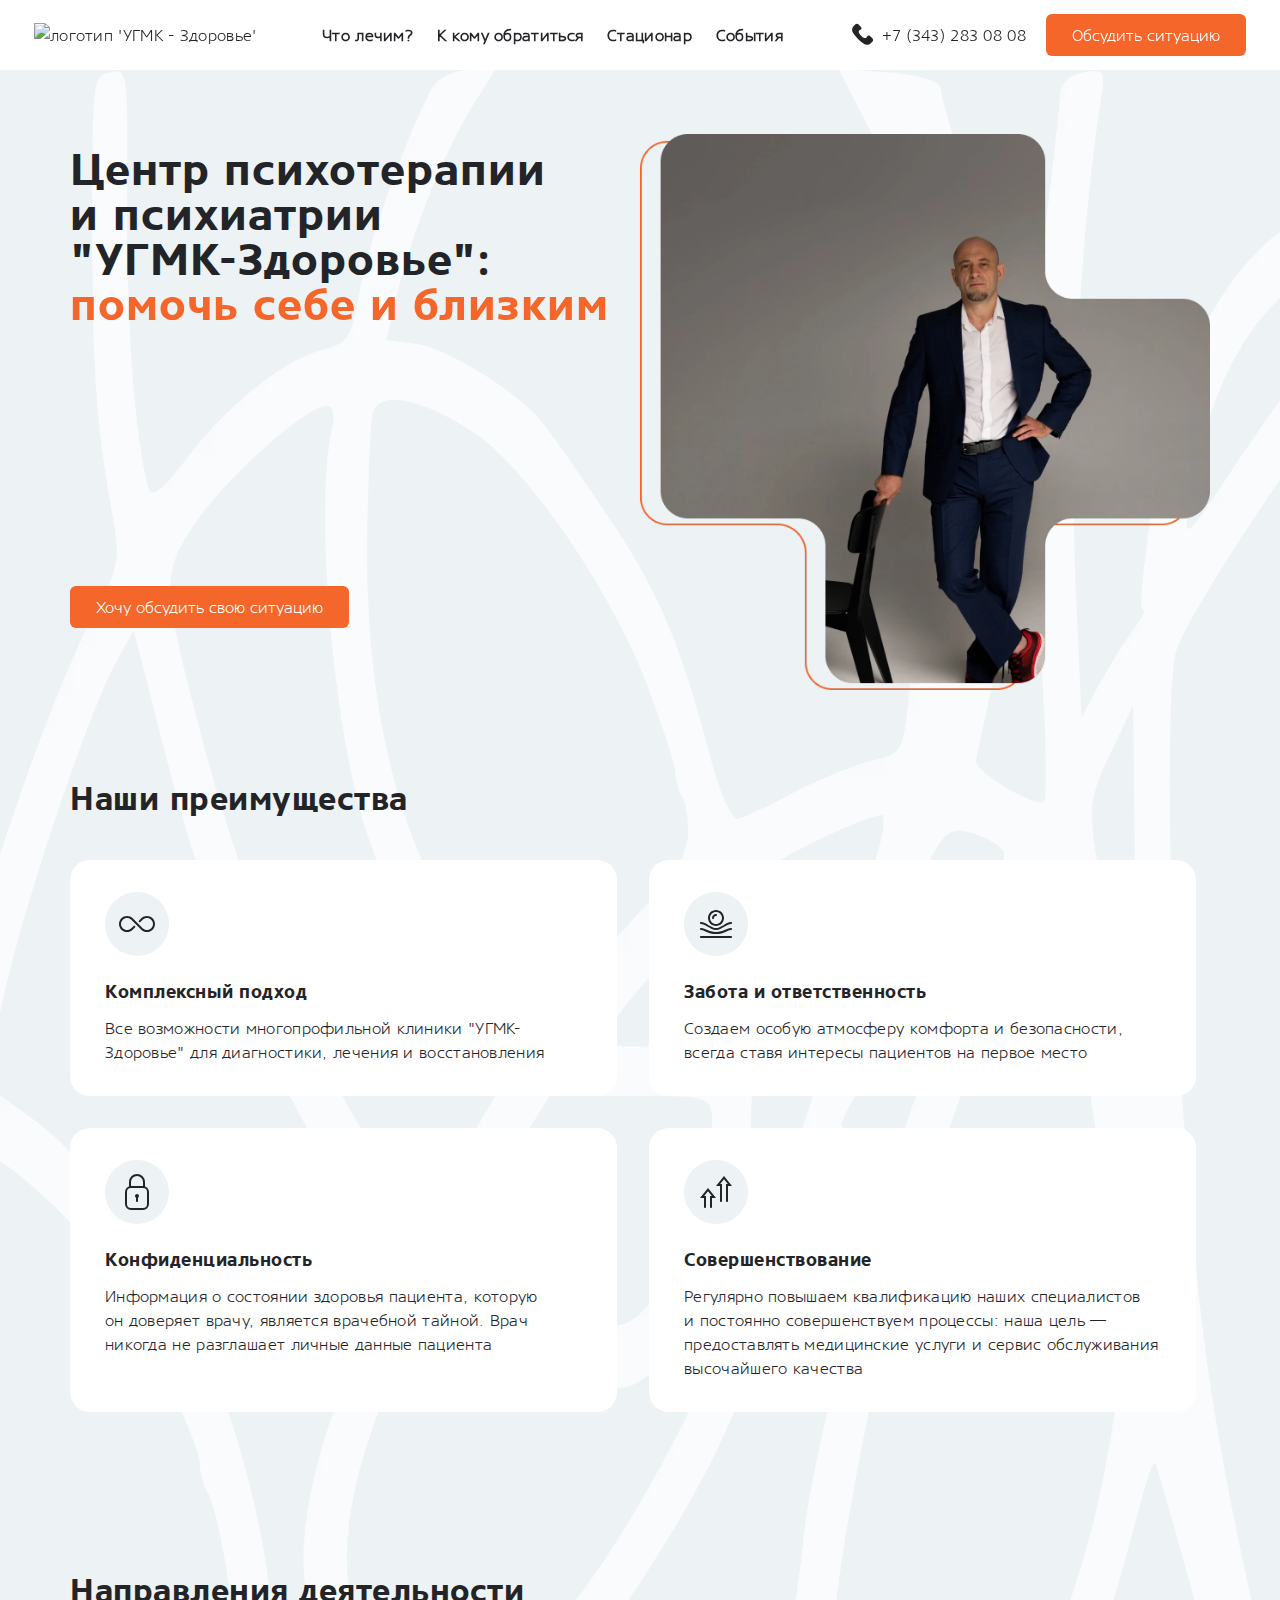
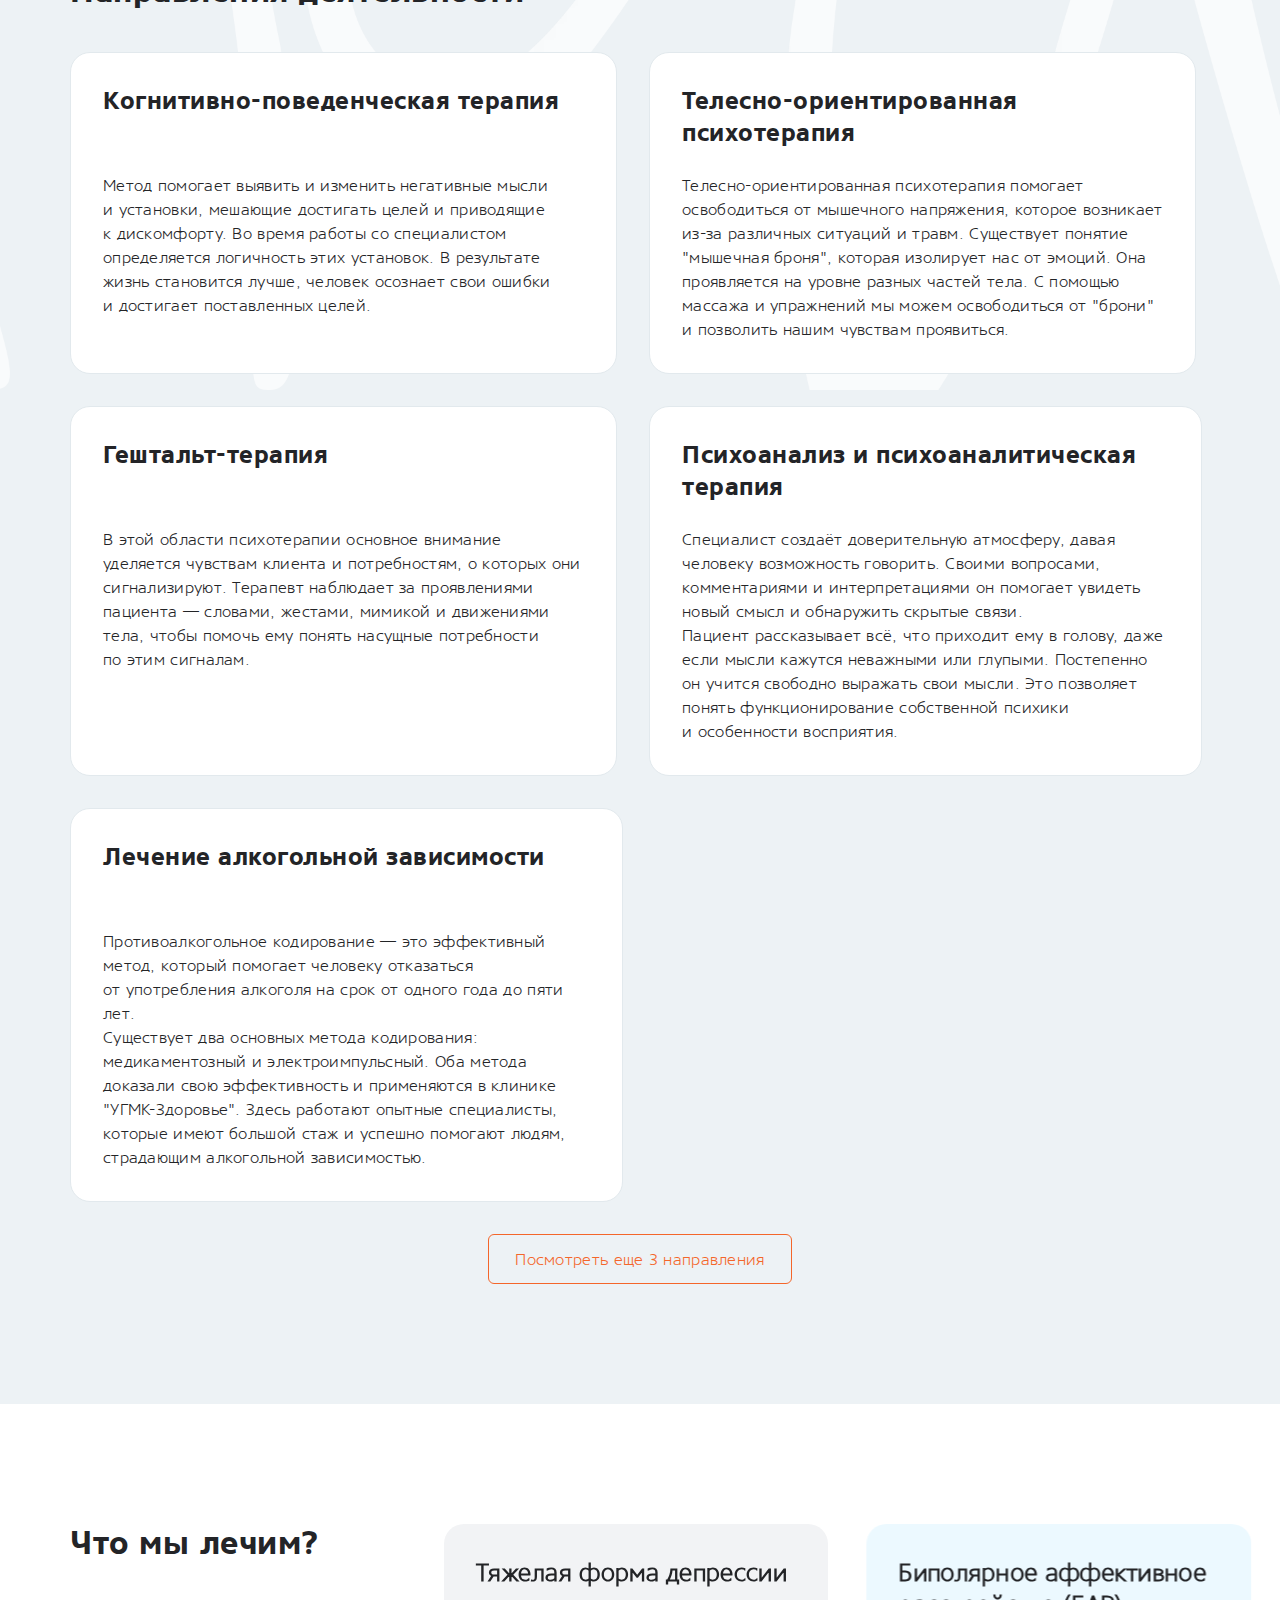
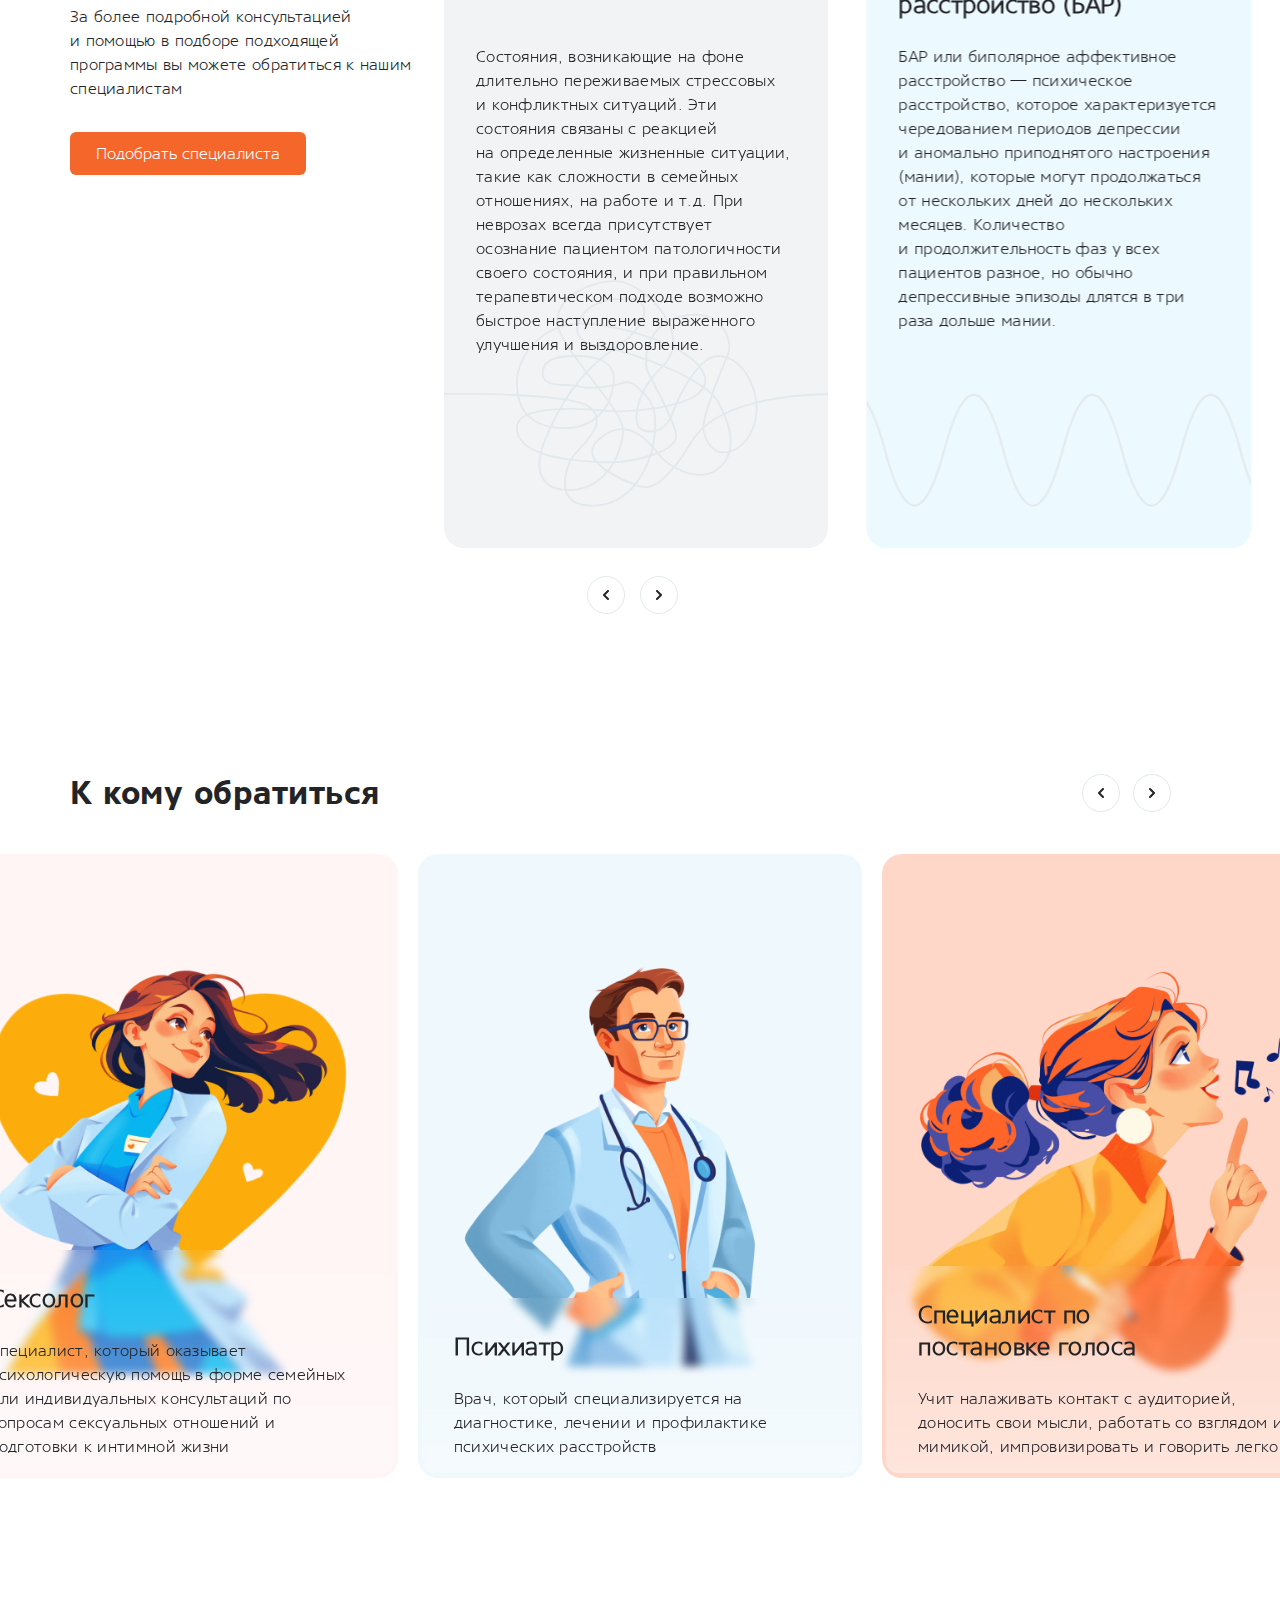
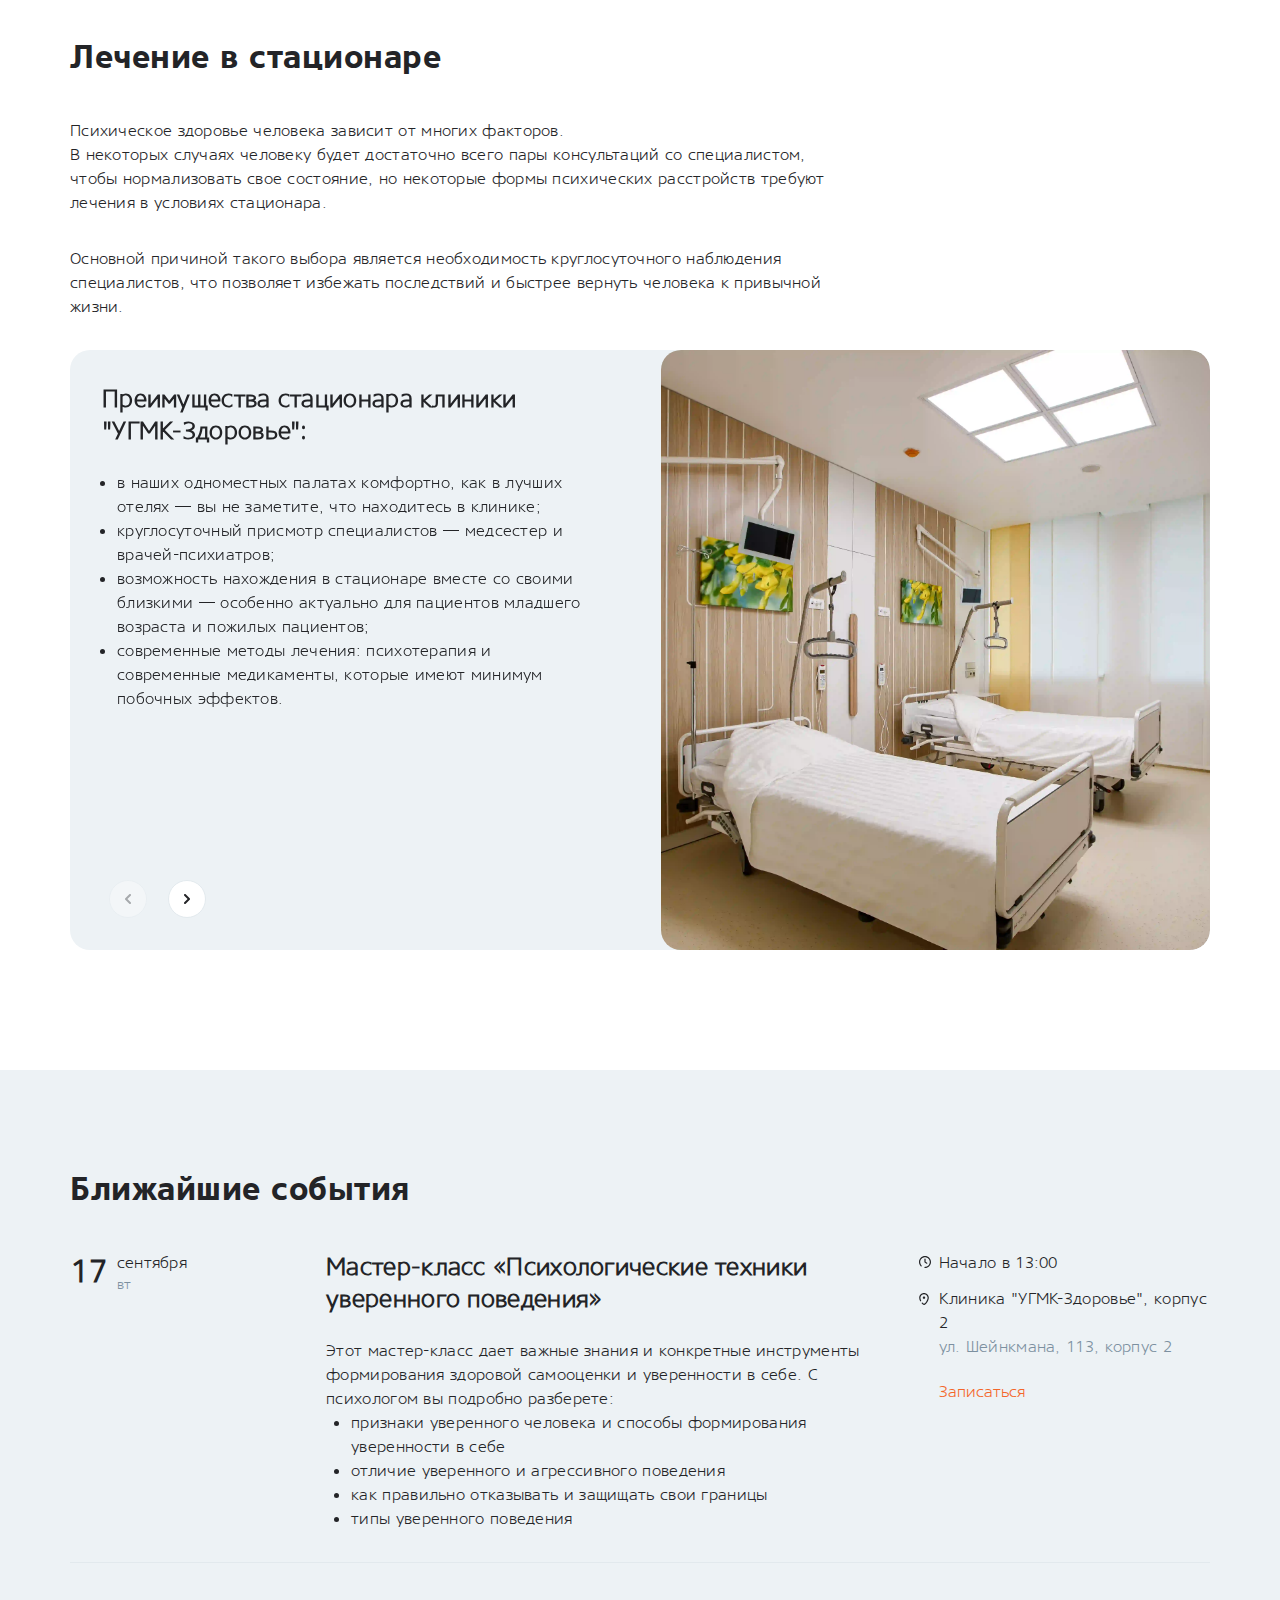
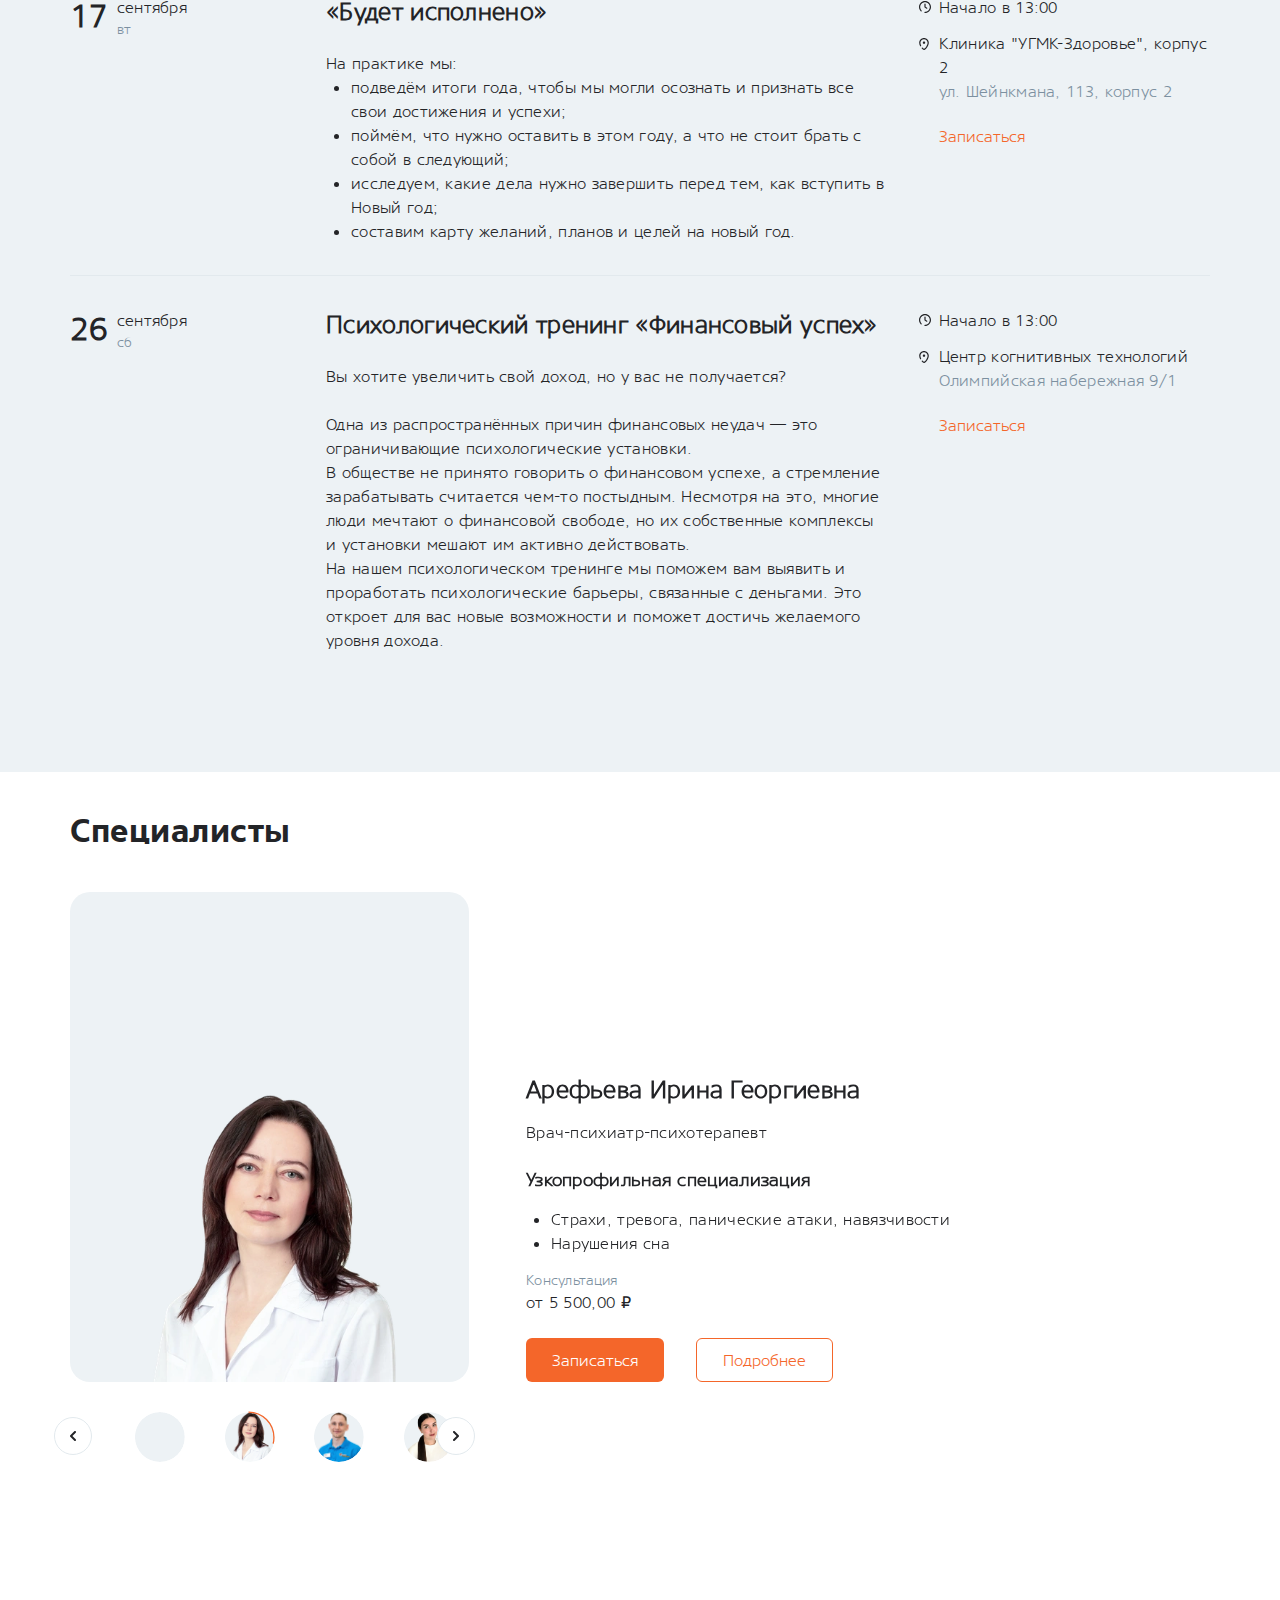
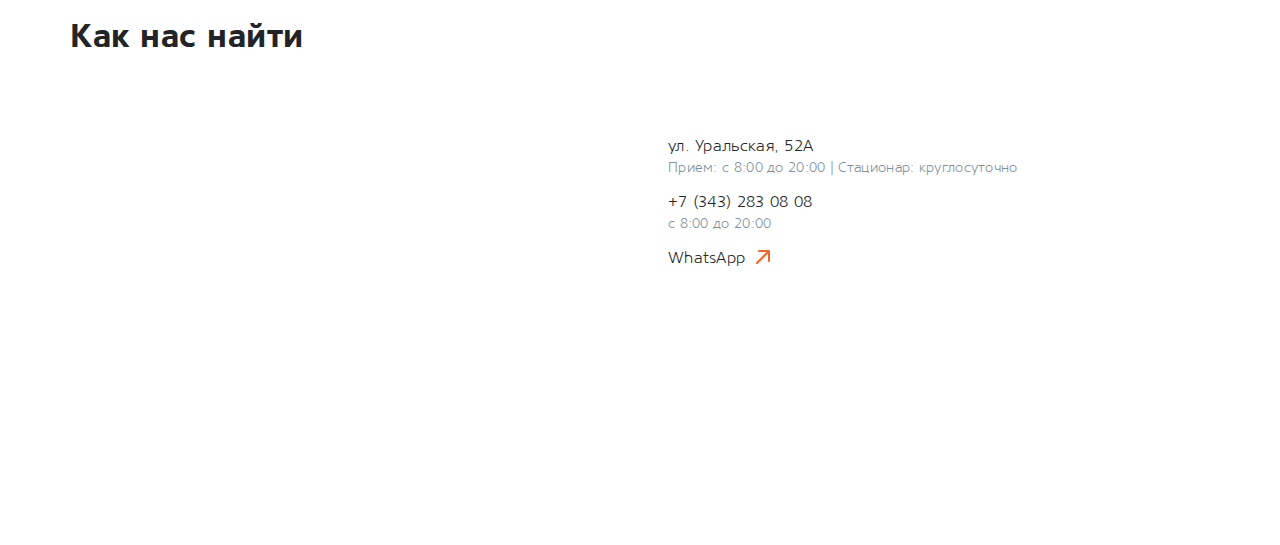
==== commit 447c7d3c: "new version" ====
--- a/index.html
+++ b/index.html
@@ -1,783 +1,3552 @@
 <!DOCTYPE html>
 <html lang="ru">
-  <head>
-    <meta
-      name="description"
-      content="Центр психотерапии и психиатрии — одно из направлений медицинского центра «УГМК-Здоровье»."
-    />
-    <meta
-      name="keywords"
-      content="психотерапевт екатеринбург, психолог екатеринбург, психиатр, шизофрения, деменция, семейный психолог"
-    />
-    <meta name="format-detection" content="telephone=no" />
-    <meta charset="UTF-8" />
-    <meta name="viewport" content="width=device-width, initial-scale=1.0" />
-    <title>Психотерапия и психиатрия УГМК-Здоровье</title>
 
-    <link
-      rel="preload"
-      href="fonts/core_sans_n_35_light.woff2"
-      as="font"
-      crossorigin
-    />
-    <link
-      rel="preload"
-      href="fonts/core_sans_n_65_bold.woff2"
-      as="font"
-      crossorigin
-    />
+<head>
+  <meta name="description"
+    content="Центр психотерапии и психиатрии — одно из направлений медицинского центра «УГМК-Здоровье»." />
+  <meta name="keywords"
+    content="психотерапевт екатеринбург, психолог екатеринбург, психиатр, шизофрения, деменция, семейный психолог" />
+  <meta name="format-detection" content="telephone=no" />
+  <meta charset="UTF-8" />
+  <meta name="viewport" content="width=device-width, initial-scale=1.0" />
+  <title>Психотерапия и психиатрия УГМК-Здоровье</title>
 
-    <link rel="stylesheet" href="css/style.css" />
+  <link rel="preload" href="fonts/core_sans_n_35_light.woff2" as="font" crossorigin />
+  <link rel="preload" href="fonts/core_sans_n_65_bold.woff2" as="font" crossorigin />
 
-    <link rel="icon" href="icon/favicon.ico" type="image/x-icon" />
-    <script
-      defer
-      src="https://cdn.jsdelivr.net/npm/swiper@11/swiper-bundle.min.js"
-    ></script>
-    <link
-      rel="stylesheet"
-      href="https://cdn.jsdelivr.net/npm/swiper@11/swiper-bundle.min.css"
-    />
+  <link rel="stylesheet" href="css/style.css" />
 
-    <script src="https://cdn.jsdelivr.net/npm/swiper@11/swiper-bundle.min.js"></script>
+  <link rel="icon" href="icon/favicon.ico" type="image/x-icon" />
+  <script defer src="https://cdn.jsdelivr.net/npm/swiper@11/swiper-bundle.min.js"></script>
+  <link rel="stylesheet" href="https://cdn.jsdelivr.net/npm/swiper@11/swiper-bundle.min.css" />
 
-    <script defer src="libs/accordion.js"></script>
-    <link rel="stylesheet" href="libs/accordion.css" />
+  <script src="https://cdn.jsdelivr.net/npm/swiper@11/swiper-bundle.min.js"></script>
 
-    <script defer src="js/header-animation.js"></script>
-    <script defer src="js/swipers.js"></script>
-    <script defer src="js/burger.js"></script>
-    <script defer src="js/hover-controller.js"></script>
-    <script defer src="js/accordion.js"></script>
-    <script defer src="libs/maps.js"></script>
-    <script defer src="js/maps-init.js"></script>
+  <script defer src="libs/accordion.js"></script>
+  <link rel="stylesheet" href="libs/accordion.css" />
 
-    <script defer src="js/modal.js"></script>
-  </head>
+  <script defer src="js/header-animation.js"></script>
+  <script defer src="js/swipers.js"></script>
+  <script defer src="js/burger.js"></script>
+  <script defer src="js/hover-controller.js"></script>
+  <script defer src="js/accordion.js"></script>
+  <script defer src="libs/maps.js"></script>
+  <script defer src="js/maps-init.js"></script>
 
-  <body>
-    <div class="responsive-overlay"></div>
-    <header class="header">
-      <div class="container">
-        <div class="header__container">
-          <button aria-label="Открыть меню" class="btn-reset burger">
-            <svg
-              width="28"
-              height="28"
-              viewBox="0 0 28 28"
-              fill="none"
-              xmlns="http://www.w3.org/2000/svg"
-            >
-              <g id="Huge-icon/menu/outline/menu-line-horizontal 01">
-                <path
-                  id="Vector"
-                  d="M8.16663 9.33334H14M8.16663 14H19.8333M14 18.6667H19.8333"
-                  stroke="#909EAA"
-                  stroke-linecap="round"
-                ></path>
+  <script defer src="js/modal.js"></script>
+</head>
+
+<body class="body">
+  <div class="responsive-overlay"></div>
+  <header class="header">
+    <div class="container">
+      <div class="header__container">
+        <button aria-label="Открыть меню" class="btn-reset burger">
+          <svg width="28" height="28" viewBox="0 0 28 28" fill="none" xmlns="http://www.w3.org/2000/svg">
+            <g id="Huge-icon/menu/outline/menu-line-horizontal 01">
+              <path id="Vector" d="M8.16663 9.33334H14M8.16663 14H19.8333M14 18.6667H19.8333" stroke="#909EAA"
+                stroke-linecap="round"></path>
+            </g>
+          </svg>
+          <span class="burger__line"></span><span class="burger__line"></span>
+        </button>
+        <a href="https://www.ugmk-clinic.ru/" class="header__logo">
+          <img class="header__logo-img desktop" loading="lazy" alt="логотип 'УГМК - Здоровье'"
+            src="https://www.ugmk-clinic.ru/static/mobile_app/www/assets/images/logo.png" />
+
+          <img class="header__logo-img mobile" loading="lazy" alt="логотип 'УГМК - Здоровье'"
+            src="./icon/logo-small.svg" />
+        </a>
+        <div class="header__nav">
+          <nav class="nav">
+            <ul class="list-reset nav__list">
+              <li class="nav__item">
+                <a class="nav__link" href="#what">Что лечим?</a>
+              </li>
+              <li class="nav__item">
+                <a class="nav__link" href="#who">К кому обратиться</a>
+              </li>
+              <li class="nav__item">
+                <a class="nav__link" href="#hospital">Стационар</a>
+              </li>
+              <li class="nav__item">
+                <a class="nav__link" href="#events">События</a>
+              </li>
+            </ul>
+          </nav>
+
+          <div class="header__contacts">
+            <ul class="list-reset header__contacts-list">
+              <li class="header__contacts-item">
+                <a href="tel:83432830808" class="header__contacts-link tel">+7 (343) 283 08 08</a>
+              </li>
+              <li class="header__contacts-item">
+                <a href="#" class="header__contacts-link address">г. Екатеринбург, ул. Уральская, 52А</a>
+              </li>
+              <li class="header__contacts-item">
+                <a href="#" class="header__contacts-link work">с 8:00 до 20:00 | Стационар:&nbsp;круглосуточно</a>
+              </li>
+              <li class="header__contacts-item">
+                <a href="mailto:info@ugmk-clinic.ru" class="header__contacts-link email">info@ugmk-clinic.ru</a>
+              </li>
+            </ul>
+            <div class="header__contacts__icons">
+              <a href="https://vk.com/ugmkclinic" class="header__contacts-btn vk">
+                <svg class="header__contacts-icon" width="26" height="15" viewBox="0 0 26 15" fill="none"
+                  xmlns="http://www.w3.org/2000/svg">
+                  <path fill-rule="evenodd" clip-rule="evenodd"
+                    d="M22.5845 10.0889C22.5845 10.0889 22.9479 10.4612 23.6748 11.2058C24.4017 11.9504 24.8973 12.5518 25.1616 13.01C25.1822 13.055 25.1864 13.0591 25.1864 13.0591C25.2855 13.2391 25.3474 13.3945 25.3722 13.5255C25.397 13.6564 25.3846 13.7709 25.3351 13.8691C25.2525 14.0328 25.0996 14.1555 24.8766 14.2373C24.6536 14.3192 24.4925 14.3682 24.3934 14.3846C24.3934 14.3846 23.7987 14.3846 22.6093 14.3846C21.4198 14.3846 20.8003 14.3846 20.7508 14.3846C20.6351 14.3846 20.4534 14.356 20.2056 14.2987C19.9578 14.2414 19.6687 14.0982 19.3383 13.8691C19.0905 13.7055 18.8468 13.4927 18.6073 13.2309C18.3677 12.9691 18.1323 12.7072 17.9011 12.4454C17.5541 12.0363 17.2237 11.6803 16.9099 11.3776C16.596 11.0748 16.2821 10.9235 15.9682 10.9235C15.9352 10.9235 15.898 10.9276 15.8567 10.9357C15.8154 10.9439 15.7782 10.9562 15.7452 10.9726C15.5139 11.038 15.2785 11.2589 15.039 11.6353C14.7994 12.0117 14.6797 12.6418 14.6797 13.5255C14.6797 13.8037 14.5971 14.0164 14.4319 14.1637C14.2667 14.311 14.1015 14.3846 13.9363 14.3846C13.9363 14.3846 13.6719 14.3846 13.1433 14.3846C12.6147 14.3846 12.3256 14.3846 12.276 14.3846C11.9952 14.3846 11.2311 14.2373 9.98385 13.9428C8.73659 13.6482 7.46043 12.8218 6.15535 11.4635C5.36239 10.6289 4.59834 9.63475 3.8632 8.48103C3.12806 7.32731 2.47965 6.22679 1.91797 5.17944C1.35629 4.1321 0.906123 3.23613 0.567462 2.49153C0.228801 1.74693 0.0594724 1.36646 0.0594724 1.35009C-0.0396481 1.13735 -0.0148683 0.973703 0.133812 0.859148C0.282493 0.744596 0.455951 0.687319 0.654192 0.687319H4.32163C4.56943 0.687319 4.74289 0.748686 4.84201 0.871424C4.94113 0.994158 5.02373 1.12099 5.08981 1.2519C5.15589 1.39919 5.30457 1.74284 5.53585 2.28288C5.76713 2.82292 6.08101 3.43659 6.47749 4.12392C7.12177 5.23672 7.65041 6.0345 8.06341 6.51726C8.47641 7.00002 8.83985 7.2414 9.15373 7.2414C9.21981 7.2414 9.28176 7.23322 9.33957 7.21685C9.3974 7.20049 9.45108 7.17594 9.50064 7.14321C9.91365 6.93047 10.1243 6.29634 10.1325 5.24081C10.1408 4.18528 10.1367 3.51024 10.1201 3.21567C10.1201 3.16658 10.1036 2.91702 10.0706 2.46698C10.0375 2.01695 9.91365 1.64466 9.69888 1.35009C9.5502 1.15371 9.36436 1.01052 9.14133 0.920518C8.91831 0.830511 8.73247 0.769144 8.58379 0.736414C8.63335 0.670956 8.69942 0.601404 8.78203 0.527764C8.86463 0.454121 8.95548 0.384572 9.05461 0.319114C9.33545 0.188195 9.71127 0.102279 10.1821 0.061367C10.6529 0.0204546 11.1361 0 11.6317 0H12.2017C12.7468 0.0163637 13.1268 0.0409124 13.3415 0.0736398C13.5563 0.10637 13.7628 0.147283 13.961 0.196377C14.3575 0.294565 14.5888 0.507306 14.6549 0.834602C14.721 1.1619 14.7375 1.7592 14.7044 2.62654C14.6879 2.88838 14.6755 3.1584 14.6673 3.4366C14.659 3.7148 14.6549 4.01754 14.6549 4.34484C14.6549 4.42666 14.6549 4.5044 14.6549 4.57804C14.6549 4.65168 14.6549 4.72941 14.6549 4.81124C14.6384 5.25309 14.6508 5.69902 14.6921 6.14905C14.7334 6.59909 14.9192 6.92229 15.2496 7.11867C15.2826 7.1514 15.3239 7.17594 15.3735 7.19231C15.4231 7.20867 15.4726 7.21685 15.5222 7.21685C15.6213 7.21685 15.865 7.08594 16.2532 6.8241C16.6414 6.56226 17.2898 5.67039 18.1984 4.14847C18.5784 3.47751 18.9046 2.81883 19.1772 2.17242C19.4498 1.52601 19.6026 1.17008 19.6357 1.10462C19.6522 1.07189 19.6852 1.01871 19.7348 0.945063C19.7843 0.871424 19.8422 0.818238 19.9082 0.785508C19.9578 0.752777 20.0115 0.732323 20.0693 0.724141C20.1271 0.715959 20.1726 0.711868 20.2056 0.711868H24.4925C24.7403 0.711868 24.9386 0.728232 25.0873 0.760959C25.2359 0.79369 25.3268 0.859148 25.3598 0.957336C25.4094 1.08826 25.3351 1.42373 25.1368 1.96377C24.9386 2.50381 24.3521 3.42841 23.3774 4.7376C23.2122 4.9667 23.0553 5.17535 22.9066 5.36355C22.7579 5.55174 22.6175 5.72766 22.4854 5.89131C21.5933 7.05321 21.1514 7.82235 21.1596 8.19874C21.1679 8.57513 21.6428 9.20517 22.5845 10.0889Z" />
+                </svg>
+              </a>
+              <a href="https://wa.me/79122106197" class="header__contacts-btn wa">
+                <svg class="header__contacts-icon" width="24" height="24" viewBox="0 0 24 24" fill="none"
+                  xmlns="http://www.w3.org/2000/svg">
+                  <g clip-path="url(#clip0_241_4011)">
+                    <path fill-rule="evenodd" clip-rule="evenodd"
+                      d="M1.93518 17.9037L0.271484 23.9773L6.4872 22.348C8.20637 23.2836 10.1324 23.7739 12.0897 23.7741H12.095C18.5564 23.7741 23.8189 18.5169 23.8189 12.0531C23.8194 10.5131 23.5165 8.988 22.9276 7.56501C22.3386 6.14203 21.4751 4.84901 20.3863 3.75981C19.2976 2.67062 18.0049 1.80658 16.5821 1.21705C15.1594 0.62752 13.6344 0.324051 12.0944 0.323975C5.63177 0.323975 0.369897 5.5806 0.369897 12.0444C0.367309 14.1012 0.907228 16.1222 1.93518 17.9037ZM8.37711 6.44058C8.59432 6.44932 8.83249 6.45922 9.06018 6.96467C9.21539 7.30995 9.47499 7.95299 9.68192 8.46554C9.83445 8.84336 9.95836 9.15027 9.99073 9.21477C10.067 9.36675 10.1177 9.54378 10.0164 9.74643C10.0009 9.77738 9.98659 9.80655 9.97296 9.8344C9.89735 9.98886 9.84173 10.1025 9.71296 10.2525C9.66133 10.3126 9.60795 10.3775 9.55463 10.4424C9.45099 10.5684 9.34756 10.6942 9.25759 10.7841C9.1056 10.9373 8.94954 11.0992 9.12423 11.4031C9.29893 11.7071 9.91037 12.7 10.813 13.5047C11.782 14.3691 12.6245 14.7346 13.0518 14.92C13.1355 14.9563 13.2032 14.9857 13.2529 15.0106C13.5563 15.1626 13.7327 15.137 13.9103 14.9343C14.088 14.7317 14.6685 14.0492 14.8712 13.7452C15.0738 13.4413 15.2759 13.4925 15.5542 13.5933C15.8326 13.694 17.3239 14.4289 17.6279 14.5803C17.6854 14.609 17.7393 14.6349 17.7893 14.659C18.0033 14.7622 18.147 14.8314 18.2102 14.9343C18.2882 15.0613 18.2888 15.6681 18.0355 16.3768C17.7822 17.0854 16.5419 17.7668 15.9869 17.8198C15.9347 17.8247 15.8827 17.831 15.8292 17.8375C15.3152 17.8998 14.6666 17.9785 12.3456 17.0627C9.49622 15.9386 7.61702 13.1534 7.22829 12.5773C7.19637 12.53 7.1745 12.4976 7.16297 12.4822L7.16097 12.4795C7.00172 12.2672 5.92379 10.8302 5.92379 9.34346C5.92379 7.94624 6.61018 7.214 6.92642 6.87663C6.94812 6.85349 6.96807 6.8322 6.98594 6.81269C7.0873 6.69705 7.21148 6.60363 7.35068 6.53829C7.48987 6.47296 7.64108 6.43711 7.79479 6.43301C7.80749 6.43301 7.8202 6.43301 7.8329 6.43301C8.02345 6.43297 8.21333 6.43294 8.37711 6.44058Z" />
+                  </g>
+                  <defs>
+                    <clipPath id="clip0_241_4011">
+                      <rect width="24" height="24" />
+                    </clipPath>
+                  </defs>
+                </svg>
+              </a>
+            </div>
+          </div>
+        </div>
+        <div class="header__feedback">
+          <a href="tel:+73433430378" class="link-reset header__tel">
+            <svg class="header__icon" width="25" height="24" viewBox="0 0 25 24" fill="none"
+              xmlns="http://www.w3.org/2000/svg">
+              <g clip-path="url(#clip0_360_5370)">
+                <g clip-path="url(#clip1_360_5370)">
+                  <path
+                    d="M4.07917 10.036C2.51654 7.90728 2.81695 4.98236 4.68423 3.11509L6.46632 1.333C7.25369 0.545626 8.53028 0.545625 9.31765 1.333L12.1777 4.19302C12.9487 4.96403 12.3666 6.40062 11.3457 6.78349C9.6137 7.43303 8.42442 8.99377 12.169 12.7383C15.9136 16.4829 17.4743 15.2936 18.1238 13.5616C18.5067 12.5407 19.9433 11.9587 20.7143 12.7297L23.5743 15.5897C24.3617 16.3771 24.3617 17.6536 23.5743 18.441L21.7922 20.2231C19.925 22.0904 17 22.3908 14.8713 20.8282C12.914 19.3914 10.5885 17.5734 8.96123 15.9461C7.33394 14.3188 5.51593 11.9933 4.07917 10.036Z" />
+                </g>
               </g>
+              <defs>
+                <clipPath id="clip0_360_5370">
+                  <rect width="24" height="24" fill="white" transform="translate(0.5)" />
+                </clipPath>
+                <clipPath id="clip1_360_5370">
+                  <rect width="24.5928" height="24.5928" fill="white" transform="translate(0.407227 -0.0927734)" />
+                </clipPath>
+              </defs>
             </svg>
-            <span class="burger__line"></span><span class="burger__line"></span>
-          </button>
-          <a href="https://www.ugmk-clinic.ru/" class="header__logo">
-            <img
-              class="header__logo-img desktop"
-              loading="lazy"
-              alt="логотип 'УГМК - Здоровье'"
-              src="https://www.ugmk-clinic.ru/static/mobile_app/www/assets/images/logo.png"
-            />
-
-            <img
-              class="header__logo-img mobile"
-              loading="lazy"
-              alt="логотип 'УГМК - Здоровье'"
-              src="./icon/logo-small.svg"
-            />
-          </a>
-          <div class="header__nav">
-            <nav class="nav">
-              <ul class="list-reset nav__list">
-                <li class="nav__item">
-                  <a class="nav__link" href="#what">Что лечим?</a>
-                </li>
-                <li class="nav__item">
-                  <a class="nav__link" href="#who">К кому обратиться</a>
-                </li>
-                <li class="nav__item">
-                  <a class="nav__link" href="#hospital">Стационар</a>
-                </li>
-                <li class="nav__item">
-                  <a class="nav__link" href="#events">События</a>
-                </li>
-              </ul>
-            </nav>
-
-            <div class="header__contacts">
-              <ul class="list-reset header__contacts-list">
-                <li class="header__contacts-item">
-                  <a href="tel:83432830808" class="header__contacts-link tel"
-                    >+7 (343) 283 08 08</a
-                  >
-                </li>
-                <li class="header__contacts-item">
-                  <a href="#" class="header__contacts-link address"
-                    >г. Екатеринбург, ул. Уральская, 52А</a
-                  >
-                </li>
-                <li class="header__contacts-item">
-                  <a href="#" class="header__contacts-link work"
-                    >с 8:00 до 20:00 | Стационар:&nbsp;круглосуточно</a
-                  >
-                </li>
-                <li class="header__contacts-item">
-                  <a
-                    href="mailto:info@ugmk-clinic.ru"
-                    class="header__contacts-link email"
-                    >info@ugmk-clinic.ru</a
-                  >
-                </li>
-              </ul>
-              <div class="header__contacts__icons">
-                <a
-                  href="https://vk.com/ugmkclinic"
-                  class="header__contacts-btn vk"
-                >
-                  <svg
-                    class="header__contacts-icon"
-                    width="26"
-                    height="15"
-                    viewBox="0 0 26 15"
-                    fill="none"
-                    xmlns="http://www.w3.org/2000/svg"
-                  >
-                    <path
-                      fill-rule="evenodd"
-                      clip-rule="evenodd"
-                      d="M22.5845 10.0889C22.5845 10.0889 22.9479 10.4612 23.6748 11.2058C24.4017 11.9504 24.8973 12.5518 25.1616 13.01C25.1822 13.055 25.1864 13.0591 25.1864 13.0591C25.2855 13.2391 25.3474 13.3945 25.3722 13.5255C25.397 13.6564 25.3846 13.7709 25.3351 13.8691C25.2525 14.0328 25.0996 14.1555 24.8766 14.2373C24.6536 14.3192 24.4925 14.3682 24.3934 14.3846C24.3934 14.3846 23.7987 14.3846 22.6093 14.3846C21.4198 14.3846 20.8003 14.3846 20.7508 14.3846C20.6351 14.3846 20.4534 14.356 20.2056 14.2987C19.9578 14.2414 19.6687 14.0982 19.3383 13.8691C19.0905 13.7055 18.8468 13.4927 18.6073 13.2309C18.3677 12.9691 18.1323 12.7072 17.9011 12.4454C17.5541 12.0363 17.2237 11.6803 16.9099 11.3776C16.596 11.0748 16.2821 10.9235 15.9682 10.9235C15.9352 10.9235 15.898 10.9276 15.8567 10.9357C15.8154 10.9439 15.7782 10.9562 15.7452 10.9726C15.5139 11.038 15.2785 11.2589 15.039 11.6353C14.7994 12.0117 14.6797 12.6418 14.6797 13.5255C14.6797 13.8037 14.5971 14.0164 14.4319 14.1637C14.2667 14.311 14.1015 14.3846 13.9363 14.3846C13.9363 14.3846 13.6719 14.3846 13.1433 14.3846C12.6147 14.3846 12.3256 14.3846 12.276 14.3846C11.9952 14.3846 11.2311 14.2373 9.98385 13.9428C8.73659 13.6482 7.46043 12.8218 6.15535 11.4635C5.36239 10.6289 4.59834 9.63475 3.8632 8.48103C3.12806 7.32731 2.47965 6.22679 1.91797 5.17944C1.35629 4.1321 0.906123 3.23613 0.567462 2.49153C0.228801 1.74693 0.0594724 1.36646 0.0594724 1.35009C-0.0396481 1.13735 -0.0148683 0.973703 0.133812 0.859148C0.282493 0.744596 0.455951 0.687319 0.654192 0.687319H4.32163C4.56943 0.687319 4.74289 0.748686 4.84201 0.871424C4.94113 0.994158 5.02373 1.12099 5.08981 1.2519C5.15589 1.39919 5.30457 1.74284 5.53585 2.28288C5.76713 2.82292 6.08101 3.43659 6.47749 4.12392C7.12177 5.23672 7.65041 6.0345 8.06341 6.51726C8.47641 7.00002 8.83985 7.2414 9.15373 7.2414C9.21981 7.2414 9.28176 7.23322 9.33957 7.21685C9.3974 7.20049 9.45108 7.17594 9.50064 7.14321C9.91365 6.93047 10.1243 6.29634 10.1325 5.24081C10.1408 4.18528 10.1367 3.51024 10.1201 3.21567C10.1201 3.16658 10.1036 2.91702 10.0706 2.46698C10.0375 2.01695 9.91365 1.64466 9.69888 1.35009C9.5502 1.15371 9.36436 1.01052 9.14133 0.920518C8.91831 0.830511 8.73247 0.769144 8.58379 0.736414C8.63335 0.670956 8.69942 0.601404 8.78203 0.527764C8.86463 0.454121 8.95548 0.384572 9.05461 0.319114C9.33545 0.188195 9.71127 0.102279 10.1821 0.061367C10.6529 0.0204546 11.1361 0 11.6317 0H12.2017C12.7468 0.0163637 13.1268 0.0409124 13.3415 0.0736398C13.5563 0.10637 13.7628 0.147283 13.961 0.196377C14.3575 0.294565 14.5888 0.507306 14.6549 0.834602C14.721 1.1619 14.7375 1.7592 14.7044 2.62654C14.6879 2.88838 14.6755 3.1584 14.6673 3.4366C14.659 3.7148 14.6549 4.01754 14.6549 4.34484C14.6549 4.42666 14.6549 4.5044 14.6549 4.57804C14.6549 4.65168 14.6549 4.72941 14.6549 4.81124C14.6384 5.25309 14.6508 5.69902 14.6921 6.14905C14.7334 6.59909 14.9192 6.92229 15.2496 7.11867C15.2826 7.1514 15.3239 7.17594 15.3735 7.19231C15.4231 7.20867 15.4726 7.21685 15.5222 7.21685C15.6213 7.21685 15.865 7.08594 16.2532 6.8241C16.6414 6.56226 17.2898 5.67039 18.1984 4.14847C18.5784 3.47751 18.9046 2.81883 19.1772 2.17242C19.4498 1.52601 19.6026 1.17008 19.6357 1.10462C19.6522 1.07189 19.6852 1.01871 19.7348 0.945063C19.7843 0.871424 19.8422 0.818238 19.9082 0.785508C19.9578 0.752777 20.0115 0.732323 20.0693 0.724141C20.1271 0.715959 20.1726 0.711868 20.2056 0.711868H24.4925C24.7403 0.711868 24.9386 0.728232 25.0873 0.760959C25.2359 0.79369 25.3268 0.859148 25.3598 0.957336C25.4094 1.08826 25.3351 1.42373 25.1368 1.96377C24.9386 2.50381 24.3521 3.42841 23.3774 4.7376C23.2122 4.9667 23.0553 5.17535 22.9066 5.36355C22.7579 5.55174 22.6175 5.72766 22.4854 5.89131C21.5933 7.05321 21.1514 7.82235 21.1596 8.19874C21.1679 8.57513 21.6428 9.20517 22.5845 10.0889Z"
-                    />
-                  </svg>
-                </a>
-                <a
-                  href="https://wa.me/79122106197"
-                  class="header__contacts-btn wa"
-                >
-                  <svg
-                    class="header__contacts-icon"
-                    width="24"
-                    height="24"
-                    viewBox="0 0 24 24"
-                    fill="none"
-                    xmlns="http://www.w3.org/2000/svg"
-                  >
-                    <g clip-path="url(#clip0_241_4011)">
-                      <path
-                        fill-rule="evenodd"
-                        clip-rule="evenodd"
-                        d="M1.93518 17.9037L0.271484 23.9773L6.4872 22.348C8.20637 23.2836 10.1324 23.7739 12.0897 23.7741H12.095C18.5564 23.7741 23.8189 18.5169 23.8189 12.0531C23.8194 10.5131 23.5165 8.988 22.9276 7.56501C22.3386 6.14203 21.4751 4.84901 20.3863 3.75981C19.2976 2.67062 18.0049 1.80658 16.5821 1.21705C15.1594 0.62752 13.6344 0.324051 12.0944 0.323975C5.63177 0.323975 0.369897 5.5806 0.369897 12.0444C0.367309 14.1012 0.907228 16.1222 1.93518 17.9037ZM8.37711 6.44058C8.59432 6.44932 8.83249 6.45922 9.06018 6.96467C9.21539 7.30995 9.47499 7.95299 9.68192 8.46554C9.83445 8.84336 9.95836 9.15027 9.99073 9.21477C10.067 9.36675 10.1177 9.54378 10.0164 9.74643C10.0009 9.77738 9.98659 9.80655 9.97296 9.8344C9.89735 9.98886 9.84173 10.1025 9.71296 10.2525C9.66133 10.3126 9.60795 10.3775 9.55463 10.4424C9.45099 10.5684 9.34756 10.6942 9.25759 10.7841C9.1056 10.9373 8.94954 11.0992 9.12423 11.4031C9.29893 11.7071 9.91037 12.7 10.813 13.5047C11.782 14.3691 12.6245 14.7346 13.0518 14.92C13.1355 14.9563 13.2032 14.9857 13.2529 15.0106C13.5563 15.1626 13.7327 15.137 13.9103 14.9343C14.088 14.7317 14.6685 14.0492 14.8712 13.7452C15.0738 13.4413 15.2759 13.4925 15.5542 13.5933C15.8326 13.694 17.3239 14.4289 17.6279 14.5803C17.6854 14.609 17.7393 14.6349 17.7893 14.659C18.0033 14.7622 18.147 14.8314 18.2102 14.9343C18.2882 15.0613 18.2888 15.6681 18.0355 16.3768C17.7822 17.0854 16.5419 17.7668 15.9869 17.8198C15.9347 17.8247 15.8827 17.831 15.8292 17.8375C15.3152 17.8998 14.6666 17.9785 12.3456 17.0627C9.49622 15.9386 7.61702 13.1534 7.22829 12.5773C7.19637 12.53 7.1745 12.4976 7.16297 12.4822L7.16097 12.4795C7.00172 12.2672 5.92379 10.8302 5.92379 9.34346C5.92379 7.94624 6.61018 7.214 6.92642 6.87663C6.94812 6.85349 6.96807 6.8322 6.98594 6.81269C7.0873 6.69705 7.21148 6.60363 7.35068 6.53829C7.48987 6.47296 7.64108 6.43711 7.79479 6.43301C7.80749 6.43301 7.8202 6.43301 7.8329 6.43301C8.02345 6.43297 8.21333 6.43294 8.37711 6.44058Z"
-                      />
-                    </g>
-                    <defs>
-                      <clipPath id="clip0_241_4011">
-                        <rect width="24" height="24" />
-                      </clipPath>
-                    </defs>
-                  </svg>
-                </a>
-              </div>
-            </div>
-          </div>
+            +7 (343) 283 08 08</a>
           <button class="btn-reset button header__btn">
             Обсудить ситуацию
           </button>
         </div>
       </div>
-    </header>
-    <main class="main">
-      <section class="hero">
-        <div class="container">
-          <a href="https://www.ugmk-clinic.ru/" class="hero__logo">
-            <img
-              class="hero__logo-img"
-              loading="lazy"
-              alt="логотип 'УГМК - Здоровье'"
-              src="https://www.ugmk-clinic.ru/static/mobile_app/www/assets/images/logo.png"
-            />
-          </a>
+    </div>
+  </header>
+  <main class="main">
+    <section class="section hero">
+      <div class="container">
 
-          <div class="hero__banner">
-            <div class="hero__banner-left">
-              <h1 class="hero__title">
-                Центр психотерапии и&nbsp;психиатрии
-                <span class="nowrap">"УГМК-Здоровье":</span>
-                <div class="swiper banner-swiper">
-                  <div class="swiper-wrapper">
-                    <div class="swiper-slide">
-                      <span class="text-decoration">помочь себе и близким</span>
-                    </div>
-                    <div class="swiper-slide">
-                      <span class="text-decoration">разобраться в себе</span>
-                    </div>
-                    <div class="swiper-slide">
-                      <span class="text-decoration"
-                        >улучшить качество жизни</span
-                      >
-                    </div>
-                    <div class="swiper-slide">
-                      <span class="text-decoration">снять стресс</span>
-                    </div>
-                    <div class="swiper-slide">
-                      <span class="text-decoration">вернуть спокойствие</span>
-                    </div>
-                    <div class="swiper-slide">
-                      <span class="text-decoration">быть уверенным в себе</span>
-                    </div>
+        <div class="hero__banner">
+          <div class="hero__banner-left">
+            <h1 class="margin-reset hero__title">
+              Центр психотерапии и&nbsp;психиатрии
+              <span class="nowrap">"УГМК-Здоровье":</span>
+              <div class="swiper banner-swiper">
+                <div class="swiper-wrapper">
+                  <div class="swiper-slide">
+                    <span class="text-decoration">помочь себе и близким</span>
+                  </div>
+                  <div class="swiper-slide">
+                    <span class="text-decoration">разобраться в себе</span>
+                  </div>
+                  <div class="swiper-slide">
+                    <span class="text-decoration">улучшить качество жизни</span>
+                  </div>
+                  <div class="swiper-slide">
+                    <span class="text-decoration">снять стресс</span>
+                  </div>
+                  <div class="swiper-slide">
+                    <span class="text-decoration">вернуть спокойствие</span>
+                  </div>
+                  <div class="swiper-slide">
+                    <span class="text-decoration">быть уверенным в себе</span>
                   </div>
                 </div>
-              </h1>
-            </div>
-            <div class="hero__banner-right"></div>
-            <div class="hero__banner-bottom">
-              <button class="btn-reset button hero__btn">
-                Хочу обсудить свою ситуацию
-              </button>
-            </div>
-          </div>
+              </div>
+            </h1>
+          </div>
+          <div class="hero__banner-right"></div>
+          <div class="hero__banner-bottom">
+            <button class="btn-reset button hero__btn">
+              Хочу обсудить свою ситуацию
+            </button>
+          </div>
+        </div>
 
-          <div class="hero__block">
-            <h2 class="title">Наши преимущества</h2>
-            <div class="hero__pluses">
-              <div class="hero__plus">
-                <div class="hero__img img-1"></div>
-                <h3 class="item__title">Комплексный подход</h3>
-                <p class="hero__text">
-                  Все возможности многопрофильной клиники "УГМК-Здоровье" для
-                  диагностики, лечения и&nbsp;восстановления
+        <div class="hero__block">
+          <h2 class="margin-reset title">Наши преимущества</h2>
+          <div class="hero__pluses">
+            <div class="hero__plus">
+              <div class="hero__img img-1"></div>
+              <h3 class="margin-reset item__title">Комплексный подход</h3>
+              <p class="margin-reset hero__text">
+                Все возможности многопрофильной клиники "УГМК-Здоровье" для
+                диагностики, лечения и&nbsp;восстановления
+              </p>
+            </div>
+            <div class="hero__plus">
+              <div class="hero__img img-2"></div>
+              <h3 class="margin-reset item__title">Забота и&nbsp;ответственность</h3>
+              <p class="margin-reset hero__text">
+                Создаем особую атмосферу комфорта и&nbsp;безопасности, всегда
+                ставя интересы пациентов на&nbsp;первое место
+              </p>
+            </div>
+            <div class="hero__plus">
+              <div class="hero__img img-3"></div>
+              <h3 class="margin-reset item__title">Конфиденциальность</h3>
+              <p class="margin-reset hero__text">
+                Информация о&nbsp;состоянии здоровья пациента, которую
+                он&nbsp;доверяет врачу, является врачебной тайной. Врач
+                никогда не&nbsp;разглашает личные данные пациента
+              </p>
+            </div>
+            <div class="hero__plus">
+              <div class="hero__img img-4"></div>
+              <h3 class="margin-reset item__title">Совершенствование</h3>
+              <p class="margin-reset hero__text">
+                Регулярно повышаем квалификацию наших специалистов
+                и&nbsp;постоянно совершенствуем процессы: наша
+                цель&nbsp;&mdash; предоставлять медицинские услуги
+                и&nbsp;сервис обслуживания высочайшего качества
+              </p>
+            </div>
+          </div>
+        </div>
+
+        <div class="hero__block">
+          <h2 class="margin-reset title">Направления деятельности</h2>
+          <div class="desktop">
+            <input class="hero__check" type="checkbox" id="show-more" />
+            <div class="hero__directions">
+              <div class="hero__direction modal-card" data-path="direction-1">
+                <h3 class="margin-reset item__title">Когнитивно-поведенческая терапия</h3>
+                <p class="margin-reset hero__text">
+                  Метод помогает выявить и&nbsp;изменить негативные мысли
+                  и&nbsp;установки, мешающие достигать целей и&nbsp;приводящие
+                  к&nbsp;дискомфорту. Во&nbsp;время работы
+                  со&nbsp;специалистом определяется логичность этих установок.
+                  В&nbsp;результате жизнь становится лучше, человек осознает
+                  свои ошибки и&nbsp;достигает поставленных целей.
                 </p>
               </div>
-              <div class="hero__plus">
-                <div class="hero__img img-2"></div>
-                <h3 class="item__title">Забота и&nbsp;ответственность</h3>
-                <p class="hero__text">
-                  Создаем особую атмосферу комфорта и&nbsp;безопасности, всегда
-                  ставя интересы пациентов на&nbsp;первое место
+              <div class="hero__direction modal-card" data-path="direction-2">
+                <h3 class="margin-reset item__title">
+                  Телесно-ориентированная психотерапия
+                </h3>
+                <p class="margin-reset hero__text">
+                  Телесно-ориентированная психотерапия помогает освободиться
+                  от&nbsp;мышечного напряжения, которое возникает из-за
+                  различных ситуаций и&nbsp;травм. Существует понятие
+                  "мышечная броня", которая изолирует нас от&nbsp;эмоций. Она
+                  проявляется на&nbsp;уровне разных частей тела.
+                  С&nbsp;помощью массажа и&nbsp;упражнений мы&nbsp;можем
+                  освободиться от&nbsp;"брони" и&nbsp;позволить нашим чувствам
+                  проявиться.
                 </p>
               </div>
-              <div class="hero__plus">
-                <div class="hero__img img-3"></div>
-                <h3 class="item__title">Конфиденциальность</h3>
-                <p class="hero__text">
-                  Информация о&nbsp;состоянии здоровья пациента, которую
-                  он&nbsp;доверяет врачу, является врачебной тайной. Врач
-                  никогда не&nbsp;разглашает личные данные пациента
+              <div class="hero__direction modal-card" data-path="direction-3">
+                <h3 class="margin-reset item__title">Гештальт-терапия</h3>
+                <p class="margin-reset hero__text">
+                  В&nbsp;этой области психотерапии основное внимание уделяется
+                  чувствам клиента и&nbsp;потребностям, о&nbsp;которых они
+                  сигнализируют. Терапевт наблюдает за&nbsp;проявлениями
+                  пациента&nbsp;&mdash; словами, жестами, мимикой
+                  и&nbsp;движениями тела, чтобы помочь ему понять насущные
+                  потребности по&nbsp;этим сигналам.
                 </p>
               </div>
-              <div class="hero__plus">
-                <div class="hero__img img-4"></div>
-                <h3 class="item__title">Совершенствование</h3>
-                <p class="hero__text">
-                  Регулярно повышаем квалификацию наших специалистов
-                  и&nbsp;постоянно совершенствуем процессы: наша
-                  цель&nbsp;&mdash; предоставлять медицинские услуги
-                  и&nbsp;сервис обслуживания высочайшего качества
+              <div class="hero__direction modal-card" data-path="direction-4">
+                <h3 class="margin-reset item__title">
+                  Психоанализ и&nbsp;психоаналитическая терапия
+                </h3>
+                <p class="margin-reset hero__text">
+                  Специалист создаёт доверительную атмосферу, давая человеку
+                  возможность говорить. Своими вопросами, комментариями
+                  и&nbsp;интерпретациями он&nbsp;помогает увидеть новый смысл
+                  и&nbsp;обнаружить скрытые связи.
+                </p>
+                <p class="margin-reset hero__text">
+                  Пациент рассказывает всё, что приходит ему в&nbsp;голову,
+                  даже если мысли кажутся неважными или глупыми. Постепенно
+                  он&nbsp;учится свободно выражать свои мысли. Это позволяет
+                  понять функционирование собственной психики
+                  и&nbsp;особенности восприятия.
                 </p>
               </div>
-            </div>
-          </div>
-
-          <div class="hero__block">
-            <h2 class="title">Направления деятельности</h2>
-            <div class="desktop">
-              <input class="hero__check" type="checkbox" id="show-more" />
-              <div class="hero__directions">
-                <div class="hero__direction modal-card" data-path="direction-1">
-                  <h3 class="item__title">Когнитивно-поведенческая терапия</h3>
-                  <p class="hero__text">
-                    Метод помогает выявить и&nbsp;изменить негативные мысли
-                    и&nbsp;установки, мешающие достигать целей и&nbsp;приводящие
-                    к&nbsp;дискомфорту. Во&nbsp;время работы
-                    со&nbsp;специалистом определяется логичность этих установок.
-                    В&nbsp;результате жизнь становится лучше, человек осознает
-                    свои ошибки и&nbsp;достигает поставленных целей.
-                  </p>
+              <div class="hero__direction modal-card" data-path="direction-5">
+                <h3 class="margin-reset item__title">Лечение алкогольной зависимости</h3>
+                <p class="margin-reset hero__text">
+                  Противоалкогольное кодирование&nbsp;&mdash; это эффективный
+                  метод, который помогает человеку отказаться
+                  от&nbsp;употребления алкоголя на&nbsp;срок от&nbsp;одного
+                  года до&nbsp;пяти лет.
+                </p>
+                <p class="margin-reset hero__text">
+                  Существует два основных метода кодирования: медикаментозный
+                  и&nbsp;электроимпульсный. Оба метода доказали свою
+                  эффективность и&nbsp;применяются в&nbsp;клинике
+                  "УГМК-Здоровье". Здесь работают опытные специалисты, которые
+                  имеют большой стаж и&nbsp;успешно помогают людям, страдающим
+                  алкогольной зависимостью.
+                </p>
+              </div>
+              <div class="hero__direction modal-card" data-path="direction-6">
+                <h3 class="margin-reset item__title">Песочная терапия</h3>
+                <p class="margin-reset hero__text">
+                  Песочная терапия&nbsp;&mdash; один из&nbsp;самых мягких
+                  и&nbsp;эффективных методов решения психологических проблем
+                  у&nbsp;детей от&nbsp;4&nbsp;до&nbsp;13&nbsp;лет. Особенно
+                  она полезна для детей с&nbsp;невротическими нарушениями,
+                  страхами, фобиями, конфликтными ситуациями
+                  со&nbsp;сверстниками и&nbsp;трудностями с&nbsp;адаптацией.
+                  Занятия включают в&nbsp;себя техники арт-терапии, игровой
+                  терапии и&nbsp;методы расслабления.
+                </p>
+              </div>
+              <div class="hero__direction modal-card" data-path="direction-7">
+                <h3 class="margin-reset item__title">Аурикулотерапия</h3>
+                <p class="margin-reset hero__text">
+                  Аурикулотерапия&nbsp;&mdash; метод, при котором врач
+                  воздействует на&nbsp;биологически активные точки
+                  на&nbsp;ушах, стимулируя работу внутренних органов
+                  и&nbsp;помогая избавиться от&nbsp;зависимостей
+                  и&nbsp;лишнего веса.
+                </p>
+                <p class="margin-reset hero__text">
+                  Метод эффективен при алкогольной, табачной, игровой
+                  зависимости, а&nbsp;также при расстройстве пищевого
+                  поведения и&nbsp;избыточном весе.
+                </p>
+              </div>
+              <div class="hero__direction modal-card" data-path="direction-8">
+                <h3 class="margin-reset item__title">
+                  Занятия по&nbsp;адаптивной и&nbsp;перинатальной йоге
+                </h3>
+                <p class="margin-reset hero__text">
+                  Адаптивная йога&nbsp;&mdash; это вид йоги, который подходит
+                  для людей любого уровня подготовки. Она включает в&nbsp;себя
+                  выполнение асан, которые помогают укрепить тело, улучшить
+                  дыхание, очистить ум&nbsp;и&nbsp;восстановить эмоциональное
+                  равновесие.
+                </p>
+              </div>
+            </div>
+            <label class="show-more" for="show-more">
+              <span class="show">Посмотреть еще 3 направления</span>
+            </label>
+          </div>
+        </div>
+      </div>
+      <div class="mobile">
+        <div class="swiper hero-swiper">
+          <div class="swiper-wrapper">
+            <div class="swiper-slide">
+              <div class="hero__direction modal-card" data-path="direction-1">
+                <h3 class="margin-reset item__title">Когнитивно-поведенческая терапия</h3>
+                <p class="margin-reset hero__text">
+                  Метод помогает выявить и&nbsp;изменить негативные мысли
+                  и&nbsp;установки, мешающие достигать целей и&nbsp;приводящие
+                  к&nbsp;дискомфорту. Во&nbsp;время работы
+                  со&nbsp;специалистом определяется логичность этих установок.
+                  В&nbsp;результате жизнь становится лучше, человек осознает
+                  свои ошибки и&nbsp;достигает поставленных целей.
+                </p>
+              </div>
+            </div>
+            <div class="swiper-slide">
+              <div class="hero__direction modal-card" data-path="direction-2">
+                <h3 class="margin-reset item__title">
+                  Телесно-ориентированная психотерапия
+                </h3>
+                <p class="margin-reset hero__text">
+                  Телесно-ориентированная психотерапия помогает освободиться
+                  от&nbsp;мышечного напряжения, которое возникает из-за
+                  различных ситуаций и&nbsp;травм. Существует понятие
+                  "мышечная броня", которая изолирует нас от&nbsp;эмоций. Она
+                  проявляется на&nbsp;уровне разных частей тела.
+                  С&nbsp;помощью массажа и&nbsp;упражнений мы&nbsp;можем
+                  освободиться от&nbsp;"брони" и&nbsp;позволить нашим чувствам
+                  проявиться.
+                </p>
+              </div>
+            </div>
+            <div class="swiper-slide">
+              <div class="hero__direction modal-card" data-path="direction-3">
+                <h3 class="margin-reset item__title">Гештальт-терапия</h3>
+                <p class="margin-reset hero__text">
+                  В&nbsp;этой области психотерапии основное внимание уделяется
+                  чувствам клиента и&nbsp;потребностям, о&nbsp;которых они
+                  сигнализируют. Терапевт наблюдает за&nbsp;проявлениями
+                  пациента&nbsp;&mdash; словами, жестами, мимикой
+                  и&nbsp;движениями тела, чтобы помочь ему понять насущные
+                  потребности по&nbsp;этим сигналам.
+                </p>
+              </div>
+            </div>
+            <div class="swiper-slide">
+              <div class="hero__direction modal-card" data-path="direction-4">
+                <h3 class="margin-reset item__title">
+                  Психоанализ и&nbsp;психоаналитическая терапия
+                </h3>
+                <p class="margin-reset hero__text">
+                  Специалист создаёт доверительную атмосферу, давая человеку
+                  возможность говорить. Своими вопросами, комментариями
+                  и&nbsp;интерпретациями он&nbsp;помогает увидеть новый смысл
+                  и&nbsp;обнаружить скрытые связи.
+                </p>
+                <p class="margin-reset hero__text">
+                  Пациент рассказывает всё, что приходит ему в&nbsp;голову,
+                  даже если мысли кажутся неважными или глупыми. Постепенно
+                  он&nbsp;учится свободно выражать свои мысли. Это позволяет
+                  понять функционирование собственной психики
+                  и&nbsp;особенности восприятия.
+                </p>
+              </div>
+            </div>
+            <div class="swiper-slide">
+              <div class="hero__direction modal-card" data-path="direction-5">
+                <h3 class="margin-reset item__title">Лечение алкогольной зависимости</h3>
+                <p class="margin-reset hero__text">
+                  Противоалкогольное кодирование&nbsp;&mdash; это эффективный
+                  метод, который помогает человеку отказаться
+                  от&nbsp;употребления алкоголя на&nbsp;срок от&nbsp;одного
+                  года до&nbsp;пяти лет.
+                </p>
+                <p class="margin-reset hero__text">
+                  Существует два основных метода кодирования: медикаментозный
+                  и&nbsp;электроимпульсный. Оба метода доказали свою
+                  эффективность и&nbsp;применяются в&nbsp;клинике
+                  "УГМК-Здоровье". Здесь работают опытные специалисты, которые
+                  имеют большой стаж и&nbsp;успешно помогают людям, страдающим
+                  алкогольной зависимостью.
+                </p>
+              </div>
+            </div>
+            <div class="swiper-slide">
+              <div class="hero__direction modal-card" data-path="direction-6">
+                <h3 class="margin-reset item__title">Песочная терапия</h3>
+                <p class="margin-reset hero__text">
+                  Песочная терапия&nbsp;&mdash; один из&nbsp;самых мягких
+                  и&nbsp;эффективных методов решения психологических проблем
+                  у&nbsp;детей от&nbsp;4&nbsp;до&nbsp;13&nbsp;лет. Особенно
+                  она полезна для детей с&nbsp;невротическими нарушениями,
+                  страхами, фобиями, конфликтными ситуациями
+                  со&nbsp;сверстниками и&nbsp;трудностями с&nbsp;адаптацией.
+                  Занятия включают в&nbsp;себя техники арт-терапии, игровой
+                  терапии и&nbsp;методы расслабления.
+                </p>
+              </div>
+            </div>
+            <div class="swiper-slide">
+              <div class="hero__direction modal-card" data-path="direction-7">
+                <h3 class="margin-reset item__title">Аурикулотерапия</h3>
+                <p class="margin-reset hero__text">
+                  Аурикулотерапия&nbsp;&mdash; метод, при котором врач
+                  воздействует на&nbsp;биологически активные точки
+                  на&nbsp;ушах, стимулируя работу внутренних органов
+                  и&nbsp;помогая избавиться от&nbsp;зависимостей
+                  и&nbsp;лишнего веса.
+                </p>
+                <p class="margin-reset hero__text">
+                  Метод эффективен при алкогольной, табачной, игровой
+                  зависимости, а&nbsp;также при расстройстве пищевого
+                  поведения и&nbsp;избыточном весе.
+                </p>
+              </div>
+            </div>
+            <div class="swiper-slide">
+              <div class="hero__direction modal-card" data-path="direction-8">
+                <h3 class="margin-reset item__title">
+                  Занятия по&nbsp;адаптивной и&nbsp;перинатальной йоге
+                </h3>
+                <p class="margin-reset hero__text">
+                  Адаптивная йога&nbsp;&mdash; это вид йоги, который подходит
+                  для людей любого уровня подготовки. Она включает в&nbsp;себя
+                  выполнение асан, которые помогают укрепить тело, улучшить
+                  дыхание, очистить ум&nbsp;и&nbsp;восстановить эмоциональное
+                  равновесие.
+                </p>
+              </div>
+            </div>
+          </div>
+          <div class="swiper-pagination"></div>
+        </div>
+      </div>
+    </section>
+    <section class="section about" id="what">
+      <div class="container parent">
+        <div class="about__container">
+          <div class="about__title">
+            <h2 class="margin-reset title">Что мы лечим?</h2>
+            <p class="margin-reset about__text">
+              За&nbsp;более подробной консультацией и&nbsp;помощью
+              в&nbsp;подборе подходящей программы вы&nbsp;можете обратиться
+              к&nbsp;нашим специалистам
+            </p>
+            <button class="btn-reset button about__text-btn">
+              Подобрать специалиста
+            </button>
+          </div>
+          <div class="about__wrapper">
+            <div class="about__overflow swiper about-swiper">
+              <div class="about__slides swiper-wrapper">
+                <div class="swiper-slide">
+                  <div class="about__slide about-slide-1 modal-card" data-path="about-1">
+                    <div class="about__info">
+                      <h3 class="margin-reset about__swiper-title">
+                        Тяжелая форма депрессии
+                      </h3>
+                      <p class="margin-reset about__swiper-text">
+                        Cостояния, возникающие на&nbsp;фоне длительно
+                        переживаемых стрессовых и&nbsp;конфликтных ситуаций.
+                        Эти состояния связаны с&nbsp;реакцией
+                        на&nbsp;определенные жизненные ситуации, такие как
+                        сложности в&nbsp;семейных отношениях, на&nbsp;работе
+                        и&nbsp;т.д. При неврозах всегда присутствует осознание
+                        пациентом патологичности своего состояния, и&nbsp;при
+                        правильном терапевтическом подходе возможно быстрое
+                        наступление выраженного улучшения
+                        и&nbsp;выздоровление.
+                      </p>
+                    </div>
+                    <button class="btn-reset button about__btn">
+                      Подробнее
+                    </button>
+                  </div>
                 </div>
-                <div class="hero__direction modal-card" data-path="direction-2">
-                  <h3 class="item__title">
-                    Телесно-ориентированная психотерапия
-                  </h3>
-                  <p class="hero__text">
-                    Телесно-ориентированная психотерапия помогает освободиться
-                    от&nbsp;мышечного напряжения, которое возникает из-за
-                    различных ситуаций и&nbsp;травм. Существует понятие
-                    "мышечная броня", которая изолирует нас от&nbsp;эмоций. Она
-                    проявляется на&nbsp;уровне разных частей тела.
-                    С&nbsp;помощью массажа и&nbsp;упражнений мы&nbsp;можем
-                    освободиться от&nbsp;"брони" и&nbsp;позволить нашим чувствам
-                    проявиться.
-                  </p>
+                <div class="swiper-slide">
+                  <div class="about__slide about-slide-2 modal-card" data-path="about-2">
+                    <div class="about__info">
+                      <h3 class="margin-reset about__swiper-title">
+                        Биполярное аффективное расстройство (БАР)
+                      </h3>
+                      <p class="margin-reset about__swiper-text">
+                        БАР или биполярное аффективное
+                        расстройство&nbsp;&mdash; психическое расстройство,
+                        которое характеризуется чередованием периодов
+                        депрессии и&nbsp;аномально приподнятого настроения
+                        (мании), которые могут продолжаться от&nbsp;нескольких
+                        дней до&nbsp;нескольких месяцев. Количество
+                        и&nbsp;продолжительность фаз у&nbsp;всех пациентов
+                        разное, но&nbsp;обычно депрессивные эпизоды длятся
+                        в&nbsp;три раза дольше мании.
+                      </p>
+                    </div>
+                    <button class="btn-reset button about__btn">
+                      Подробнее
+                    </button>
+                  </div>
                 </div>
-                <div class="hero__direction modal-card" data-path="direction-3">
-                  <h3 class="item__title">Гештальт-терапия</h3>
-                  <p class="hero__text">
-                    В&nbsp;этой области психотерапии основное внимание уделяется
-                    чувствам клиента и&nbsp;потребностям, о&nbsp;которых они
-                    сигнализируют. Терапевт наблюдает за&nbsp;проявлениями
-                    пациента&nbsp;&mdash; словами, жестами, мимикой
-                    и&nbsp;движениями тела, чтобы помочь ему понять насущные
-                    потребности по&nbsp;этим сигналам.
-                  </p>
+                <div class="swiper-slide">
+                  <div class="about__slide about-slide-3 modal-card" data-path="about-3">
+                    <div class="about__info">
+                      <h3 class="margin-reset about__swiper-title">
+                        Различные формы зависимости
+                      </h3>
+                      <p class="margin-reset about__swiper-text">
+                        К&nbsp;сожалению, в&nbsp;России широко распространены
+                        различные формы зависимостей, а&nbsp;особенно
+                        алкогольная. Главная проблема&nbsp;&mdash; пациент
+                        зачастую не&nbsp;понимает, что он&nbsp;болен
+                        и&nbsp;отрицает проблему, но&nbsp;здесь очень важно
+                        понять, что зависимость&nbsp;&mdash; это болезнь.
+                      </p>
+                    </div>
+                    <button class="btn-reset button about__btn">
+                      Подробнее
+                    </button>
+                  </div>
                 </div>
-                <div class="hero__direction modal-card" data-path="direction-4">
-                  <h3 class="item__title">
-                    Психоанализ и&nbsp;психоаналитическая терапия
-                  </h3>
-                  <p class="hero__text">
-                    Специалист создаёт доверительную атмосферу, давая человеку
-                    возможность говорить. Своими вопросами, комментариями
-                    и&nbsp;интерпретациями он&nbsp;помогает увидеть новый смысл
-                    и&nbsp;обнаружить скрытые связи.
-                  </p>
-                  <p class="hero__text">
-                    Пациент рассказывает всё, что приходит ему в&nbsp;голову,
-                    даже если мысли кажутся неважными или глупыми. Постепенно
-                    он&nbsp;учится свободно выражать свои мысли. Это позволяет
-                    понять функционирование собственной психики
-                    и&nbsp;особенности восприятия.
-                  </p>
+                <div class="swiper-slide">
+                  <div class="about__slide about-slide-4 modal-card" data-path="about-4">
+                    <div class="about__info">
+                      <h3 class="margin-reset about__swiper-title">
+                        Расстройства пищевого поведения
+                      </h3>
+                      <p class="margin-reset about__swiper-text">
+                        РПП или расстройства пищевого поведения&nbsp;&mdash;
+                        особенно актуальная проблема 21-го века, когда
+                        отовсюду транслируются зачастую недостижимые стандарты
+                        красоты. Суть ее&nbsp;заключается в&nbsp;том, что
+                        пациент находится в&nbsp;нездоровых отношениях
+                        с&nbsp;едой&nbsp;&mdash; это и&nbsp;переедания,
+                        и&nbsp;отказ от&nbsp;приема пищи, и&nbsp;булимия.
+                      </p>
+                    </div>
+                    <button class="btn-reset button about__btn">
+                      Подробнее
+                    </button>
+                  </div>
                 </div>
-                <div class="hero__direction modal-card" data-path="direction-5">
-                  <h3 class="item__title">Лечение алкогольной зависимости</h3>
-                  <p class="hero__text">
-                    Противоалкогольное кодирование&nbsp;&mdash; это эффективный
-                    метод, который помогает человеку отказаться
-                    от&nbsp;употребления алкоголя на&nbsp;срок от&nbsp;одного
-                    года до&nbsp;пяти лет.
-                  </p>
-                  <p class="hero__text">
-                    Существует два основных метода кодирования: медикаментозный
-                    и&nbsp;электроимпульсный. Оба метода доказали свою
-                    эффективность и&nbsp;применяются в&nbsp;клинике
-                    "УГМК-Здоровье". Здесь работают опытные специалисты, которые
-                    имеют большой стаж и&nbsp;успешно помогают людям, страдающим
-                    алкогольной зависимостью.
-                  </p>
+                <div class="swiper-slide">
+                  <div class="about__slide about-slide-5 modal-card" data-path="about-5">
+                    <div class="about__info">
+                      <h3 class="margin-reset about__swiper-title">
+                        Острая реакция на&nbsp;стресс
+                      </h3>
+                      <p class="margin-reset about__swiper-text">
+                        Каждый из&nbsp;нас в&nbsp;жизни сталкивается
+                        с&nbsp;трудными ситуациями и&nbsp;испытывает стресс,
+                        но&nbsp;реакция у&nbsp;всех разная: кто-то
+                        относительно спокойно переносит все удары судьбы,
+                        а&nbsp;кто-то не&nbsp;справляется и&nbsp;сталкивается
+                        с&nbsp;депрессивными расстройствами,
+                        посттравматическими расстройствами и&nbsp;тд.
+                      </p>
+                    </div>
+                    <button class="btn-reset button about__btn">
+                      Подробнее
+                    </button>
+                  </div>
                 </div>
-                <div class="hero__direction modal-card" data-path="direction-6">
-                  <h3 class="item__title">Песочная терапия</h3>
-                  <p class="hero__text">
-                    Песочная терапия&nbsp;&mdash; один из&nbsp;самых мягких
-                    и&nbsp;эффективных методов решения психологических проблем
-                    у&nbsp;детей от&nbsp;4&nbsp;до&nbsp;13&nbsp;лет. Особенно
-                    она полезна для детей с&nbsp;невротическими нарушениями,
-                    страхами, фобиями, конфликтными ситуациями
-                    со&nbsp;сверстниками и&nbsp;трудностями с&nbsp;адаптацией.
-                    Занятия включают в&nbsp;себя техники арт-терапии, игровой
-                    терапии и&nbsp;методы расслабления.
-                  </p>
+                <div class="swiper-slide">
+                  <div class="about__slide about-slide-6 modal-card" data-path="about-6">
+                    <div class="about__info">
+                      <h3 class="margin-reset about__swiper-title">
+                        Психические расстройства позднего возраста
+                      </h3>
+                      <p class="margin-reset about__swiper-text">
+                        Психические расстройства позднего
+                        возраста&nbsp;&mdash; это заболевания, возникающие
+                        в&nbsp;предстарческом (от&nbsp;45&nbsp;лет)
+                        и&nbsp;старческом возрасте (от&nbsp;60&nbsp;лет).
+                      </p>
+                    </div>
+                    <button class="btn-reset button about__btn">
+                      Подробнее
+                    </button>
+                  </div>
                 </div>
-                <div class="hero__direction modal-card" data-path="direction-7">
-                  <h3 class="item__title">Аурикулотерапия</h3>
-                  <p class="hero__text">
-                    Аурикулотерапия&nbsp;&mdash; метод, при котором врач
-                    воздействует на&nbsp;биологически активные точки
-                    на&nbsp;ушах, стимулируя работу внутренних органов
-                    и&nbsp;помогая избавиться от&nbsp;зависимостей
-                    и&nbsp;лишнего веса.
-                  </p>
-                  <p class="hero__text">
-                    Метод эффективен при алкогольной, табачной, игровой
-                    зависимости, а&nbsp;также при расстройстве пищевого
-                    поведения и&nbsp;избыточном весе.
-                  </p>
-                </div>
-                <div class="hero__direction modal-card" data-path="direction-8">
-                  <h3 class="item__title">
-                    Занятия по&nbsp;адаптивной и&nbsp;перинатальной йоге
-                  </h3>
-                  <p class="hero__text">
-                    Адаптивная йога&nbsp;&mdash; это вид йоги, который подходит
-                    для людей любого уровня подготовки. Она включает в&nbsp;себя
-                    выполнение асан, которые помогают укрепить тело, улучшить
-                    дыхание, очистить ум&nbsp;и&nbsp;восстановить эмоциональное
-                    равновесие.
-                  </p>
+                <div class="swiper-slide">
+                  <div class="about__slide about-slide-7 modal-card" data-path="about-7">
+                    <div class="about__info">
+                      <h3 class="margin-reset about__swiper-title">
+                        Расстройства шизофренического спектра
+                      </h3>
+                      <p class="margin-reset about__swiper-text">
+                        Расстройства шизофренического спектра включают
+                        в&nbsp;себя нарушения восприятия окружающего мира
+                        (галлюцинации), а&nbsp;также расстройства мышления,
+                        поведения и&nbsp;эмоциональные расстройства. Первые
+                        симптомы обычно проявляются в&nbsp;подростковом
+                        возрасте.
+                      </p>
+                    </div>
+                    <button class="btn-reset button about__btn">
+                      Подробнее
+                    </button>
+                  </div>
                 </div>
               </div>
-              <label class="show-more" for="show-more">
-                <span class="show">Посмотреть еще 3 направления</span>
-              </label>
-            </div>
+            </div>
+            <div class="swiper-pagination"></div>
           </div>
         </div>
-        <div class="mobile">
-          <div class="swiper hero-swiper">
-            <div class="swiper-wrapper">
-              <div class="swiper-slide">
-                <div class="hero__direction modal-card" data-path="direction-1">
-                  <h3 class="item__title">Когнитивно-поведенческая терапия</h3>
-                  <p class="hero__text">
-                    Метод помогает выявить и&nbsp;изменить негативные мысли
-                    и&nbsp;установки, мешающие достигать целей и&nbsp;приводящие
-                    к&nbsp;дискомфорту. Во&nbsp;время работы
-                    со&nbsp;специалистом определяется логичность этих установок.
-                    В&nbsp;результате жизнь становится лучше, человек осознает
-                    свои ошибки и&nbsp;достигает поставленных целей.
-                  </p>
-                </div>
-              </div>
-              <div class="swiper-slide">
-                <div class="hero__direction modal-card" data-path="direction-2">
-                  <h3 class="item__title">
-                    Телесно-ориентированная психотерапия
-                  </h3>
-                  <p class="hero__text">
-                    Телесно-ориентированная психотерапия помогает освободиться
-                    от&nbsp;мышечного напряжения, которое возникает из-за
-                    различных ситуаций и&nbsp;травм. Существует понятие
-                    "мышечная броня", которая изолирует нас от&nbsp;эмоций. Она
-                    проявляется на&nbsp;уровне разных частей тела.
-                    С&nbsp;помощью массажа и&nbsp;упражнений мы&nbsp;можем
-                    освободиться от&nbsp;"брони" и&nbsp;позволить нашим чувствам
-                    проявиться.
-                  </p>
-                </div>
-              </div>
-              <div class="swiper-slide">
-                <div class="hero__direction modal-card" data-path="direction-3">
-                  <h3 class="item__title">Гештальт-терапия</h3>
-                  <p class="hero__text">
-                    В&nbsp;этой области психотерапии основное внимание уделяется
-                    чувствам клиента и&nbsp;потребностям, о&nbsp;которых они
-                    сигнализируют. Терапевт наблюдает за&nbsp;проявлениями
-                    пациента&nbsp;&mdash; словами, жестами, мимикой
-                    и&nbsp;движениями тела, чтобы помочь ему понять насущные
-                    потребности по&nbsp;этим сигналам.
-                  </p>
-                </div>
-              </div>
-              <div class="swiper-slide">
-                <div class="hero__direction modal-card" data-path="direction-4">
-                  <h3 class="item__title">
-                    Психоанализ и&nbsp;психоаналитическая терапия
-                  </h3>
-                  <p class="hero__text">
-                    Специалист создаёт доверительную атмосферу, давая человеку
-                    возможность говорить. Своими вопросами, комментариями
-                    и&nbsp;интерпретациями он&nbsp;помогает увидеть новый смысл
-                    и&nbsp;обнаружить скрытые связи.
-                  </p>
-                  <p class="hero__text">
-                    Пациент рассказывает всё, что приходит ему в&nbsp;голову,
-                    даже если мысли кажутся неважными или глупыми. Постепенно
-                    он&nbsp;учится свободно выражать свои мысли. Это позволяет
-                    понять функционирование собственной психики
-                    и&nbsp;особенности восприятия.
-                  </p>
-                </div>
-              </div>
-              <div class="swiper-slide">
-                <div class="hero__direction modal-card" data-path="direction-5">
-                  <h3 class="item__title">Лечение алкогольной зависимости</h3>
-                  <p class="hero__text">
-                    Противоалкогольное кодирование&nbsp;&mdash; это эффективный
-                    метод, который помогает человеку отказаться
-                    от&nbsp;употребления алкоголя на&nbsp;срок от&nbsp;одного
-                    года до&nbsp;пяти лет.
-                  </p>
-                  <p class="hero__text">
-                    Существует два основных метода кодирования: медикаментозный
-                    и&nbsp;электроимпульсный. Оба метода доказали свою
-                    эффективность и&nbsp;применяются в&nbsp;клинике
-                    "УГМК-Здоровье". Здесь работают опытные специалисты, которые
-                    имеют большой стаж и&nbsp;успешно помогают людям, страдающим
-                    алкогольной зависимостью.
-                  </p>
-                </div>
-              </div>
-              <div class="swiper-slide">
-                <div class="hero__direction modal-card" data-path="direction-6">
-                  <h3 class="item__title">Песочная терапия</h3>
-                  <p class="hero__text">
-                    Песочная терапия&nbsp;&mdash; один из&nbsp;самых мягких
-                    и&nbsp;эффективных методов решения психологических проблем
-                    у&nbsp;детей от&nbsp;4&nbsp;до&nbsp;13&nbsp;лет. Особенно
-                    она полезна для детей с&nbsp;невротическими нарушениями,
-                    страхами, фобиями, конфликтными ситуациями
-                    со&nbsp;сверстниками и&nbsp;трудностями с&nbsp;адаптацией.
-                    Занятия включают в&nbsp;себя техники арт-терапии, игровой
-                    терапии и&nbsp;методы расслабления.
-                  </p>
-                </div>
-              </div>
-              <div class="swiper-slide">
-                <div class="hero__direction modal-card" data-path="direction-7">
-                  <h3 class="item__title">Аурикулотерапия</h3>
-                  <p class="hero__text">
-                    Аурикулотерапия&nbsp;&mdash; метод, при котором врач
-                    воздействует на&nbsp;биологически активные точки
-                    на&nbsp;ушах, стимулируя работу внутренних органов
-                    и&nbsp;помогая избавиться от&nbsp;зависимостей
-                    и&nbsp;лишнего веса.
-                  </p>
-                  <p class="hero__text">
-                    Метод эффективен при алкогольной, табачной, игровой
-                    зависимости, а&nbsp;также при расстройстве пищевого
-                    поведения и&nbsp;избыточном весе.
-                  </p>
-                </div>
-              </div>
-              <div class="swiper-slide">
-                <div class="hero__direction modal-card" data-path="direction-8">
-                  <h3 class="item__title">
-                    Занятия по&nbsp;адаптивной и&nbsp;перинатальной йоге
-                  </h3>
-                  <p class="hero__text">
-                    Адаптивная йога&nbsp;&mdash; это вид йоги, который подходит
-                    для людей любого уровня подготовки. Она включает в&nbsp;себя
-                    выполнение асан, которые помогают укрепить тело, улучшить
-                    дыхание, очистить ум&nbsp;и&nbsp;восстановить эмоциональное
-                    равновесие.
-                  </p>
-                </div>
-              </div>
-            </div>
-            <div class="swiper-pagination"></div>
-          </div>
-        </div>
-      </section>
-      <section class="about" id="what">
-        <div class="container parent">
-          <div class="about__container">
-            <div class="about__title">
-              <h2 class="title">Что мы лечим?</h2>
-              <p class="about__text">
-                За&nbsp;более подробной консультацией и&nbsp;помощью
-                в&nbsp;подборе подходящей программы вы&nbsp;можете обратиться
-                к&nbsp;нашим специалистам
-              </p>
-              <button class="btn-reset button about__text-btn">
-                Подобрать специалиста
-              </button>
-            </div>
-            <div class="about__wrapper">
-              <div class="about__overflow swiper about-swiper">
-                <div class="about__slides swiper-wrapper">
-                  <div class="swiper-slide">
-                    <div
-                      class="about__slide about-slide-1 modal-card"
-                      data-path="about-1"
-                    >
-                      <div class="about__info">
-                        <h3 class="about__swiper-title">
-                          Тяжелая форма депрессии
-                        </h3>
-                        <p class="about__swiper-text">
-                          Cостояния, возникающие на&nbsp;фоне длительно
-                          переживаемых стрессовых и&nbsp;конфликтных ситуаций.
-                          Эти состояния связаны с&nbsp;реакцией
-                          на&nbsp;определенные жизненные ситуации, такие как
-                          сложности в&nbsp;семейных отношениях, на&nbsp;работе
-                          и&nbsp;т.д. При неврозах всегда присутствует осознание
-                          пациентом патологичности своего состояния, и&nbsp;при
-                          правильном терапевтическом подходе возможно быстрое
-                          наступление выраженного улучшения
-                          и&nbsp;выздоровление.
-                        </p>
-                      </div>
-                      <button class="btn-reset button about__btn">
-                        Подробнее
+        <button class="btn-reset swiper-button-prev swiper-prev" aria-label="К предыдущему слайду"></button>
+        <button class="btn-reset swiper-button-next swiper-next" aria-label="К следующему слайду"></button>
+      </div>
+    </section>
+    <section class="section specialization" id="who">
+      <div class="container parent">
+        <h2 class="margin-reset title">К кому обратиться</h2>
+        <button class="btn-reset swiper-button-prev swiper-prev-specialization"
+          aria-label="К предыдущему слайду"></button>
+        <button class="btn-reset swiper-button-next swiper-next-specialization"
+          aria-label="К следующему слайду"></button>
+      </div>
+      <div class="specialization__wrapper">
+        <div class="swiper specialization__cards">
+          <div class="swiper-wrapper">
+            <div class="swiper-slide">
+              <div class="specialization__card specialization-1">
+                <div class="specialization__overflow">
+                  <div class="specialization__info">
+                    <h3 class="margin-reset specialization__title">Сексолог</h3>
+                    <p class="margin-reset specialization__text">
+                      Специалист, который оказывает психологическую помощь в
+                      форме семейных или индивидуальных консультаций по
+                      вопросам сексуальных отношений и подготовки к интимной
+                      жизни
+                    </p>
+                    <div class="specialization__btns">
+                      <button class="btn-reset button specialization__btn">
+                        Записаться
                       </button>
-                    </div>
-                  </div>
-                  <div class="swiper-slide">
-                    <div
-                      class="about__slide about-slide-2 modal-card"
-                      data-path="about-2"
-                    >
-                      <div class="about__info">
-                        <h3 class="about__swiper-title">
-                          Биполярное аффективное расстройство (БАР)
-                        </h3>
-                        <p class="about__swiper-text">
-                          БАР или биполярное аффективное
-                          расстройство&nbsp;&mdash; психическое расстройство,
-                          которое характеризуется чередованием периодов
-                          депрессии и&nbsp;аномально приподнятого настроения
-                          (мании), которые могут продолжаться от&nbsp;нескольких
-                          дней до&nbsp;нескольких месяцев. Количество
-                          и&nbsp;продолжительность фаз у&nbsp;всех пациентов
-                          разное, но&nbsp;обычно депрессивные эпизоды длятся
-                          в&nbsp;три раза дольше мании.
-                        </p>
-                      </div>
-                      <button class="btn-reset button about__btn">
-                        Подробнее
-                      </button>
-                    </div>
-                  </div>
-                  <div class="swiper-slide">
-                    <div
-                      class="about__slide about-slide-3 modal-card"
-                      data-path="about-3"
-                    >
-                      <div class="about__info">
-                        <h3 class="about__swiper-title">
-                          Различные формы зависимости
-                        </h3>
-                        <p class="about__swiper-text">
-                          К&nbsp;сожалению, в&nbsp;России широко распространены
-                          различные формы зависимостей, а&nbsp;особенно
-                          алкогольная. Главная проблема&nbsp;&mdash; пациент
-                          зачастую не&nbsp;понимает, что он&nbsp;болен
-                          и&nbsp;отрицает проблему, но&nbsp;здесь очень важно
-                          понять, что зависимость&nbsp;&mdash; это болезнь.
-                        </p>
-                      </div>
-                      <button class="btn-reset button about__btn">
-                        Подробнее
-                      </button>
-                    </div>
-                  </div>
-                  <div class="swiper-slide">
-                    <div
-                      class="about__slide about-slide-4 modal-card"
-                      data-path="about-4"
-                    >
-                      <div class="about__info">
-                        <h3 class="about__swiper-title">
-                          Расстройства пищевого поведения
-                        </h3>
-                        <p class="about__swiper-text">
-                          РПП или расстройства пищевого поведения&nbsp;&mdash;
-                          особенно актуальная проблема 21-го века, когда
-                          отовсюду транслируются зачастую недостижимые стандарты
-                          красоты. Суть ее&nbsp;заключается в&nbsp;том, что
-                          пациент находится в&nbsp;нездоровых отношениях
-                          с&nbsp;едой&nbsp;&mdash; это и&nbsp;переедания,
-                          и&nbsp;отказ от&nbsp;приема пищи, и&nbsp;булимия.
-                        </p>
-                      </div>
-                      <button class="btn-reset button about__btn">
-                        Подробнее
-                      </button>
-                    </div>
-                  </div>
-                  <div class="swiper-slide">
-                    <div
-                      class="about__slide about-slide-5 modal-card"
-                      data-path="about-5"
-                    >
-                      <div class="about__info">
-                        <h3 class="about__swiper-title">
-                          Острая реакция на&nbsp;стресс
-                        </h3>
-                        <p class="about__swiper-text">
-                          Каждый из&nbsp;нас в&nbsp;жизни сталкивается
-                          с&nbsp;трудными ситуациями и&nbsp;испытывает стресс,
-                          но&nbsp;реакция у&nbsp;всех разная: кто-то
-                          относительно спокойно переносит все удары судьбы,
-                          а&nbsp;кто-то не&nbsp;справляется и&nbsp;сталкивается
-                          с&nbsp;депрессивными расстройствами,
-                          посттравматическими расстройствами и&nbsp;тд.
-                        </p>
-                      </div>
-                      <button class="btn-reset button about__btn">
-                        Подробнее
-                      </button>
-                    </div>
-                  </div>
-                  <div class="swiper-slide">
-                    <div
-                      class="about__slide about-slide-6 modal-card"
-                      data-path="about-6"
-                    >
-                      <div class="about__info">
-                        <h3 class="about__swiper-title">
-                          Психические расстройства позднего возраста
-                        </h3>
-                        <p class="about__swiper-text">
-                          Психические расстройства позднего
-                          возраста&nbsp;&mdash; это заболевания, возникающие
-                          в&nbsp;предстарческом (от&nbsp;45&nbsp;лет)
-                          и&nbsp;старческом возрасте (от&nbsp;60&nbsp;лет).
-                        </p>
-                      </div>
-                      <button class="btn-reset button about__btn">
-                        Подробнее
-                      </button>
-                    </div>
-                  </div>
-                  <div class="swiper-slide">
-                    <div
-                      class="about__slide about-slide-7 modal-card"
-                      data-path="about-7"
-                    >
-                      <div class="about__info">
-                        <h3 class="about__swiper-title">
-                          Расстройства шизофренического спектра
-                        </h3>
-                        <p class="about__swiper-text">
-                          Расстройства шизофренического спектра включают
-                          в&nbsp;себя нарушения восприятия окружающего мира
-                          (галлюцинации), а&nbsp;также расстройства мышления,
-                          поведения и&nbsp;эмоциональные расстройства. Первые
-                          симптомы обычно проявляются в&nbsp;подростковом
-                          возрасте.
-                        </p>
-                      </div>
-                      <button class="btn-reset button about__btn">
+                      <button class="btn-reset button specialization__btn modal-card" data-path="specialization-1">
                         Подробнее
                       </button>
                     </div>
                   </div>
                 </div>
               </div>
-              <div class="swiper-pagination"></div>
-            </div>
-          </div>
-          <button
-            class="btn-reset swiper-button-prev swiper-prev"
-            aria-label="К предыдущему слайду"
-          ></button>
-          <button
-            class="btn-reset swiper-button-next swiper-next"
-            aria-label="К следующему слайду"
-          ></button>
+            </div>
+            <div class="swiper-slide">
+              <div class="specialization__card specialization-2">
+                <div class="specialization__overflow">
+                  <div class="specialization__info">
+                    <h3 class="margin-reset specialization__title">Психиатр</h3>
+                    <p class="margin-reset specialization__text">
+                      Врач, который специализируется на диагностике, лечении и
+                      профилактике психических расстройств
+                    </p>
+                    <div class="specialization__btns">
+                      <button class="btn-reset button specialization__btn">
+                        Записаться
+                      </button>
+                      <button class="btn-reset button specialization__btn modal-card" data-path="specialization-2">
+                        Подробнее
+                      </button>
+                    </div>
+                  </div>
+                </div>
+              </div>
+            </div>
+            <div class="swiper-slide">
+              <div class="specialization__card specialization-3">
+                <div class="specialization__overflow">
+                  <div class="specialization__info">
+                    <h3 class="margin-reset specialization__title">
+                      Специалист по постановке&nbsp;голоса
+                    </h3>
+                    <p class="margin-reset specialization__text">
+                      Учит налаживать контакт с аудиторией, доносить свои
+                      мысли, работать со взглядом и мимикой, импровизировать и
+                      говорить легко
+                    </p>
+                    <div class="specialization__btns">
+                      <button class="btn-reset button specialization__btn">
+                        Записаться
+                      </button>
+                      <button class="btn-reset button specialization__btn modal-card" data-path="specialization-3">
+                        Подробнее
+                      </button>
+                    </div>
+                  </div>
+                </div>
+              </div>
+            </div>
+            <div class="swiper-slide">
+              <div class="specialization__card specialization-4">
+                <div class="specialization__overflow">
+                  <div class="specialization__info">
+                    <h3 class="margin-reset specialization__title">Психиатр-геронтолог</h3>
+                    <p class="margin-reset specialization__text">
+                      Специалист, который занимается профилактикой и лечением
+                      заболеваний, характерных для людей старше 60 лет
+                    </p>
+                    <div class="specialization__btns">
+                      <button class="btn-reset button specialization__btn">
+                        Записаться
+                      </button>
+                      <button class="btn-reset button specialization__btn modal-card" data-path="specialization-4">
+                        Подробнее
+                      </button>
+                    </div>
+                  </div>
+                </div>
+              </div>
+            </div>
+            <div class="swiper-slide">
+              <div class="specialization__card specialization-5">
+                <div class="specialization__overflow">
+                  <div class="specialization__info">
+                    <h3 class="margin-reset specialization__title">Психолог</h3>
+                    <p class="margin-reset specialization__text">
+                      Специалист, который занимается изучением внутреннего
+                      мира человека, психикой и ее структурой, а также их
+                      взаимосвязью с окружающим
+                    </p>
+                    <div class="specialization__btns">
+                      <button class="btn-reset button specialization__btn">
+                        Записаться
+                      </button>
+                      <button class="btn-reset button specialization__btn modal-card" data-path="specialization-5">
+                        Подробнее
+                      </button>
+                    </div>
+                  </div>
+                </div>
+              </div>
+            </div>
+            <div class="swiper-slide">
+              <div class="specialization__card specialization-6">
+                <div class="specialization__overflow">
+                  <div class="specialization__info">
+                    <h3 class="margin-reset specialization__title">Психотерапевт</h3>
+                    <p class="margin-reset specialization__text">
+                      Специалист, который помогает людям разобраться в сложных
+                      вопросах, связанных с их психическим состоянием. Он
+                      работает с эмоциями, отношениями, желаниями и
+                      подсознательными процессами
+                    </p>
+                    <div class="specialization__btns">
+                      <button class="btn-reset button specialization__btn">
+                        Записаться
+                      </button>
+                      <button class="btn-reset button specialization__btn modal-card" data-path="specialization-6">
+                        Подробнее
+                      </button>
+                    </div>
+                  </div>
+                </div>
+              </div>
+            </div>
+          </div>
         </div>
-      </section>
-      <section class="specialization" id="who">
-        <div class="container parent">
-          <h2 class="title">К кому обратиться</h2>
-          <button
-            class="btn-reset swiper-button-prev swiper-prev-specialization"
-            aria-label="К предыдущему слайду"
-          ></button>
-          <button
-            class="btn-reset swiper-button-next swiper-next-specialization"
-            aria-label="К следующему слайду"
-          ></button>
+      </div>
+    </section>
+    <section class="section hospital" id="hospital">
+      <div class="container parent">
+        <h2 class="margin-reset title">Лечение в стационаре</h2>
+        <p class="margin-reset hospital__text">
+          Психическое здоровье человека зависит от&nbsp;многих факторов.<br />
+          В&nbsp;некоторых случаях человеку будет достаточно всего пары
+          консультаций со&nbsp;специалистом, чтобы нормализовать свое
+          состояние, но&nbsp;некоторые формы психических расстройств требуют
+          лечения в&nbsp;условиях стационара.
+        </p>
+        <p class="margin-reset hospital__text">
+          Основной причиной такого выбора является необходимость
+          круглосуточного наблюдения специалистов, что позволяет избежать
+          последствий и&nbsp;быстрее вернуть человека к&nbsp;привычной жизни.
+        </p>
+        <div class="swiper hospital-swiper-2">
+          <div class="swiper-wrapper">
+            <div class="swiper-slide">
+              <div class="hospital__bg">
+                <div class="hospital__block">
+                  <h3 class="margin-reset hospital__title" data-swiper-parallax="-100" data-swiper-parallax-opacity="0"
+                    data-swiper-parallax-duration="800">
+                    Преимущества стационара клиники
+                    <span class="nowrap">"УГМК-Здоровье":</span>
+                  </h3>
+                  <ul class="hospital__list" data-swiper-parallax="-40" data-swiper-parallax-opacity="0"
+                    data-swiper-parallax-duration="1000">
+                    <li class="hospital__item">
+                      в наших одноместных палатах комфортно, как в лучших
+                      отелях — вы не заметите, что находитесь в клинике;
+                    </li>
+                    <li class="hospital__item">
+                      круглосуточный присмотр специалистов — медсестер и
+                      врачей-психиатров;
+                    </li>
+                    <li class="hospital__item">
+                      возможность нахождения в стационаре вместе со своими
+                      близкими — особенно актуально для пациентов младшего
+                      возраста и пожилых пациентов;
+                    </li>
+                    <li class="hospital__item">
+                      современные методы лечения: психотерапия и современные
+                      медикаменты, которые имеют минимум побочных эффектов.
+                    </li>
+                  </ul>
+                </div>
+                <div class="hospital__img hospital-1"></div>
+              </div>
+            </div>
+            <div class="swiper-slide">
+              <div class="hospital__bg">
+                <div class="hospital__block">
+                  <h3 class="margin-reset hospital__title" data-swiper-parallax="-100" data-swiper-parallax-opacity="0"
+                    data-swiper-parallax-duration="800">
+                    В каких случая рекомендуем госпитализировать пациента в
+                    стационар?
+                  </h3>
+                  <ul class="hospital__list" data-swiper-parallax="-100" data-swiper-parallax-opacity="0"
+                    data-swiper-parallax-duration="1000">
+                    <li class="hospital__item">
+                      умеренной и тяжелой депрессии;
+                    </li>
+                    <li class="hospital__item">тревожных расстройствах;</li>
+                    <li class="hospital__item">
+                      психических расстройствах позднего возраста;
+                    </li>
+                    <li class="hospital__item">
+                      расстройствах шизофренического спектра;
+                    </li>
+                    <li class="hospital__item">
+                      расстройствах пищевого поведения;
+                    </li>
+                    <li class="hospital__item">различных зависимостей.</li>
+                  </ul>
+                </div>
+                <div class="hospital__img hospital-2"></div>
+              </div>
+            </div>
+            <div class="swiper-slide">
+              <div class="hospital__bg">
+                <div class="hospital__block">
+                  <h3 class="margin-reset hospital__title" data-swiper-parallax="-100" data-swiper-parallax-opacity="0"
+                    data-swiper-parallax-duration="800">
+                    Зона ожидания
+                  </h3>
+                  <p class="margin-reset hospital__text" data-swiper-parallax="-100" data-swiper-parallax-opacity="0"
+                    data-swiper-parallax-duration="1000">
+                    Воздушное пространство установленного размера,
+                    располагающееся, как правило, над радионавигационной
+                    точкой, которое предназначено для ожидания воздушным
+                    судном своей очереди для захода на посадку или подхода в
+                    район аэродрома.
+                  </p>
+                </div>
+                <div class="hospital__img hospital-3"></div>
+              </div>
+            </div>
+            <div class="swiper-slide">
+              <div class="hospital__bg">
+                <div class="hospital__block">
+                  <h3 class="margin-reset hospital__title" data-swiper-parallax="-100" data-swiper-parallax-opacity="0"
+                    data-swiper-parallax-duration="800">
+                    Центр реабилитиации
+                  </h3>
+                  <p class="margin-reset hospital__text" data-swiper-parallax="-100" data-swiper-parallax-opacity="0"
+                    data-swiper-parallax-duration="1000">
+                    В лечебно-реабилитационном центре «УГМК-Здоровье»
+                    эффективно применяются новейшие технологии
+                    восстановительного лечения и реабилитации
+                  </p>
+                </div>
+                <div class="hospital__img hospital-4"></div>
+              </div>
+            </div>
+          </div>
         </div>
-        <div class="specialization__wrapper">
-          <div class="swiper specialization__cards">
-            <div class="swiper-wrapper">
-              <div class="swiper-slide">
-                <div class="specialization__card specialization-1">
-                  <div class="specialization__overflow">
-                    <div class="specialization__info">
-                      <h3 class="specialization__title">Сексолог</h3>
-                      <p class="specialization__text">
-                        Специалист, который оказывает психологическую помощь в
-                        форме семейных или индивидуальных консультаций по
-                        вопросам сексуальных отношений и подготовки к интимной
-                        жизни
+        <button class="btn-reset swiper-button-prev swiper-prev-hospital-2" aria-label="К предыдущему слайду"></button>
+        <button class="btn-reset swiper-button-next swiper-next-hospital-2" aria-label="К следующему слайду"></button>
+      </div>
+    </section>
+    <section class="section events" id="events">
+      <div class="container">
+        <h2 class="margin-reset title">Ближайшие события</h2>
+        <div class="events__container">
+          <div class="events__block">
+            <div class="events__date">
+              <p class="margin-reset events__number">17</p>
+              <div class="events__descr">
+                <p class="margin-reset events__month">сентября</p>
+                <p class="margin-reset events__day">вт</p>
+              </div>
+            </div>
+            <div class="events__content">
+              <h3 class="margin-reset events__name">
+                Мастер-класс «Психологические техники
+                уверенного&nbsp;поведения»
+              </h3>
+              <p class="margin-reset events__text">
+                Этот мастер-класс дает важные знания и конкретные инструменты
+                формирования здоровой самооценки и уверенности в себе. С
+                психологом вы подробно разберете:
+              </p>
+              <ul class="events__list">
+                <li class="events__item">
+                  признаки уверенного человека и способы формирования
+                  уверенности в себе
+                </li>
+                <li class="events__item">
+                  отличие уверенного и агрессивного поведения
+                </li>
+                <li class="events__item">
+                  как правильно отказывать и защищать свои границы
+                </li>
+                <li class="events__item">типы уверенного поведения</li>
+              </ul>
+            </div>
+            <div class="events__info">
+              <p class="margin-reset events__start">Начало в 13:00</p>
+              <p class="margin-reset events__place">
+                Клиника "УГМК-Здоровье", корпус 2
+                <span class="events__address">ул. Шейнкмана, 113, корпус 2</span>
+              </p>
+              <button class="btn-reset events__btn">Записаться</button>
+            </div>
+          </div>
+          <div class="events__block">
+            <div class="events__date">
+              <p class="margin-reset events__number">17</p>
+              <div class="events__descr">
+                <p class="margin-reset events__month">сентября</p>
+                <p class="margin-reset events__day">вт</p>
+              </div>
+            </div>
+            <div class="events__content">
+              <h3 class="margin-reset events__name">«Будет исполнено»</h3>
+              <p class="margin-reset events__text">На практике мы:</p>
+              <ul class="events__list">
+                <li class="events__item">
+                  подведём итоги года, чтобы мы могли осознать и признать все
+                  свои достижения&nbsp;и&nbsp;успехи;
+                </li>
+                <li class="events__item">
+                  поймём, что нужно оставить в этом году, а что не стоит брать
+                  с собой в следующий;
+                </li>
+                <li class="events__item">
+                  исследуем, какие дела нужно завершить перед тем, как
+                  вступить в Новый год;
+                </li>
+                <li class="events__item">
+                  составим карту желаний, планов и целей на новый год.
+                </li>
+              </ul>
+            </div>
+            <div class="events__info">
+              <p class="margin-reset events__start">Начало в 13:00</p>
+              <p class="margin-reset events__place">
+                Клиника "УГМК-Здоровье", корпус 2
+                <span class="events__address">ул. Шейнкмана, 113, корпус 2</span>
+              </p>
+              <button class="btn-reset events__btn">Записаться</button>
+            </div>
+          </div>
+          <div class="events__block">
+            <div class="events__date">
+              <p class="margin-reset events__number">26</p>
+              <div class="events__descr">
+                <p class="margin-reset events__month">сентября</p>
+                <p class="margin-reset events__day">сб</p>
+              </div>
+            </div>
+            <div class="events__content">
+              <h3 class="margin-reset events__name">
+                Психологический тренинг «Финансовый успех»
+              </h3>
+              <p class="margin-reset events__text mb">
+                Вы хотите увеличить свой доход, но у вас не получается?
+              </p>
+              <p class="margin-reset events__text">
+                Одна из распространённых причин финансовых неудач — это
+                ограничивающие психологические установки.
+              </p>
+              <p class="margin-reset events__text">
+                В обществе не принято говорить о финансовом успехе, а
+                стремление зарабатывать считается чем-то постыдным. Несмотря
+                на это, многие люди мечтают о финансовой свободе, но их
+                собственные комплексы и установки мешают им активно
+                действовать.
+              </p>
+              <p class="margin-reset events__text">
+                На нашем психологическом тренинге мы поможем вам выявить и
+                проработать психологические барьеры, связанные с деньгами. Это
+                откроет для вас новые возможности и поможет достичь желаемого
+                уровня дохода.
+              </p>
+            </div>
+            <div class="events__info">
+              <p class="margin-reset events__start">Начало в 13:00</p>
+              <p class="margin-reset events__place">
+                Центр когнитивных технологий
+                <span class="events__address">Олимпийская набережная 9/1</span>
+              </p>
+              <button class="btn-reset events__btn">Записаться</button>
+            </div>
+          </div>
+        </div>
+      </div>
+    </section>
+    <section class="section specialists">
+      <div class="container">
+        <h2 class="margin-reset title">Специалисты</h2>
+        <div class="specialists__container">
+          <div class="swiper__container">
+            <div class="swiper swiper-specialists">
+              <div class="swiper-wrapper">
+                <div class="swiper-slide">
+                  <div class="slide-img specialists-1"></div>
+                </div>
+                <div class="swiper-slide">
+                  <div class="slide-img specialists-2"></div>
+                </div>
+                <div class="swiper-slide">
+                  <div class="slide-img specialists-4"></div>
+                </div>
+                <div class="swiper-slide">
+                  <div class="slide-img specialists-5"></div>
+                </div>
+                <div class="swiper-slide">
+                  <div class="slide-img specialists-6"></div>
+                </div>
+                <div class="swiper-slide">
+                  <div class="slide-img specialists-8"></div>
+                </div>
+                <div class="swiper-slide">
+                  <div class="slide-img specialists-9"></div>
+                </div>
+                <div class="swiper-slide">
+                  <div class="slide-img specialists-10"></div>
+                </div>
+                <div class="swiper-slide">
+                  <div class="slide-img specialists-11"></div>
+                </div>
+                <div class="swiper-slide">
+                  <div class="slide-img specialists-12"></div>
+                </div>
+                <div class="swiper-slide">
+                  <div class="slide-img specialists-13"></div>
+                </div>
+                <div class="swiper-slide">
+                  <div class="slide-img specialists-14"></div>
+                </div>
+                <div class="swiper-slide">
+                  <div class="slide-img specialists-15"></div>
+                </div>
+                <div class="swiper-slide">
+                  <div class="slide-img specialists-16"></div>
+                </div>
+                <div class="swiper-slide">
+                  <div class="slide-img specialists-17"></div>
+                </div>
+                <div class="swiper-slide">
+                  <div class="slide-img specialists-18"></div>
+                </div>
+                <div class="swiper-slide">
+                  <div class="slide-img specialists-19"></div>
+                </div>
+                <div class="swiper-slide">
+                  <div class="slide-img specialists-20"></div>
+                </div>
+                <div class="swiper-slide">
+                  <div class="slide-img specialists-21"></div>
+                </div>
+                <div class="swiper-slide">
+                  <div class="slide-img specialists-22"></div>
+                </div>
+                <div class="swiper-slide">
+                  <div class="slide-img specialists-23"></div>
+                </div>
+                <div class="swiper-slide">
+                  <div class="slide-img specialists-24"></div>
+                </div>
+                <div class="swiper-slide">
+                  <div class="slide-img specialists-25"></div>
+                </div>
+                <div class="swiper-slide">
+                  <div class="slide-img specialists-26"></div>
+                </div>
+                <div class="swiper-slide">
+                  <div class="slide-img specialists-27"></div>
+                </div>
+                <div class="swiper-slide">
+                  <div class="slide-img specialists-28"></div>
+                </div>
+                <div class="swiper-slide">
+                  <div class="slide-img specialists-29"></div>
+                </div>
+                <div class="swiper-slide">
+                  <div class="slide-img specialists-30"></div>
+                </div>
+                <div class="swiper-slide">
+                  <div class="slide-img specialists-31"></div>
+                </div>
+                <div class="swiper-slide">
+                  <div class="slide-img specialists-32"></div>
+                </div>
+                <div class="swiper-slide">
+                  <div class="slide-img specialists-33"></div>
+                </div>
+                <div class="swiper-slide">
+                  <div class="slide-img specialists-34"></div>
+                </div>
+                <div class="swiper-slide">
+                  <div class="slide-img specialists-35"></div>
+                </div>
+                <div class="swiper-slide">
+                  <div class="slide-img specialists-36"></div>
+                </div>
+                <div class="swiper-slide">
+                  <div class="slide-img specialists-37"></div>
+                </div>
+                <div class="swiper-slide">
+                  <div class="slide-img specialists-38"></div>
+                </div>
+                <div class="swiper-slide">
+                  <div class="slide-img specialists-39"></div>
+                </div>
+                <div class="swiper-slide">
+                  <div class="slide-img specialists-40"></div>
+                </div>
+                <div class="swiper-slide">
+                  <div class="slide-img specialists-41"></div>
+                </div>
+                <div class="swiper-slide">
+                  <div class="slide-img specialists-42"></div>
+                </div>
+                <div class="swiper-slide">
+                  <div class="slide-img specialists-43"></div>
+                </div>
+                <div class="swiper-slide">
+                  <div class="slide-img specialists-44"></div>
+                </div>
+                <div class="swiper-slide">
+                  <div class="slide-img specialists-45"></div>
+                </div>
+                <div class="swiper-slide">
+                  <div class="slide-img specialists-46"></div>
+                </div>
+                <div class="swiper-slide">
+                  <div class="slide-img specialists-47"></div>
+                </div>
+                <div class="swiper-slide">
+                  <div class="slide-img specialists-48"></div>
+                </div>
+                <div class="swiper-slide">
+                  <div class="slide-img specialists-49"></div>
+                </div>
+                <div class="swiper-slide">
+                  <div class="slide-img specialists-50"></div>
+                </div>
+                <div class="swiper-slide">
+                  <div class="slide-img specialists-51"></div>
+                </div>
+              </div>
+              <div class="autoplay-progress">
+                <svg viewBox="0 0 48 48">
+                  <circle cx="24" cy="24" r="20"></circle>
+                </svg>
+              </div>
+            </div>
+            <button class="btn-reset swiper-button-prev swiper-prev-spec" aria-label="К предыдущему слайду"></button>
+            <button class="btn-reset swiper-button-next swiper-next-spec" aria-label="К следующему слайду"></button>
+          </div>
+
+          <div class="swiper__container">
+            <div class="swiper swiper-specialists-2">
+              <div class="swiper-wrapper">
+                <div class="swiper-slide">
+                  <div class="specialists__card">
+                    <div class="specialists__img specialists-1" data-swiper-parallax="-100"
+                      data-swiper-parallax-opacity="0" data-swiper-parallax-duration="800"></div>
+                    <div class="specialists__info">
+                      <h3 class="margin-reset specialists__name" class="hospital__list" data-swiper-parallax="-100"
+                        data-swiper-parallax-opacity="0" data-swiper-parallax-duration="1000">
+                        Абрамова Марина&nbsp;Юрьевна
+                      </h3>
+                      <p class="margin-reset specialists__profession" data-swiper-parallax="-100"
+                        data-swiper-parallax-opacity="0" data-swiper-parallax-duration="800">
+                        Медицинский психолог, психоаналитик
                       </p>
-                      <div class="specialization__btns">
-                        <button class="btn-reset button specialization__btn">
+                      <div class="specialists__specialization">
+                        <h4 class="specialists__specialization-title" data-swiper-parallax="-100"
+                          data-swiper-parallax-opacity="0" data-swiper-parallax-duration="1000">
+                          Узкопрофильная специализация
+                        </h4>
+                        <ul class="specialists__list" data-swiper-parallax="-100" data-swiper-parallax-opacity="0"
+                          data-swiper-parallax-duration="800">
+                          <li class="specialists__item">
+                            Депрессия, тревога, панические состояния,
+                            психические травмы и&nbsp;посттравматические
+                            расстройства
+                          </li>
+                          <li class="specialists__item">
+                            Дисфункциональные парные и&nbsp;семейными
+                            отношения, созависимость, алекситимия
+                          </li>
+                          <li class="specialists__item">
+                            Помощь в&nbsp;стабилизации самооценки, решении
+                            вопросов самоопределения и&nbsp;становления,
+                            преодолении кризисов в&nbsp;отношениях
+                          </li>
+                          <li class="specialists__item">
+                            Работа с&nbsp;проблемами сексуальной дисфункции,
+                            психосоматическими заболеваниями и&nbsp;телесными
+                            симптомами
+                          </li>
+                        </ul>
+                      </div>
+                      <p class="margin-reset specialists__consultation">от 4 950,00 ₽</p>
+                      <div class="specialists__btns">
+                        <button class="btn-reset button specialists__button">
                           Записаться
                         </button>
-                        <button
-                          class="btn-reset button specialization__btn modal-card"
-                          data-path="specialization-1"
-                        >
+                        <button data-path="specialist-1" class="btn-reset button specialists__button modal-card">
+                          Подробнее
+                        </button>
+                      </div>
+                    </div>
+                  </div>
+                </div>
+                <div class="swiper-slide">
+                  <div class="specialists__card">
+                    <div class="specialists__img specialists-2" data-swiper-parallax="-100"
+                      data-swiper-parallax-opacity="0" data-swiper-parallax-duration="800"></div>
+                    <div class="specialists__info">
+                      <h3 class="margin-reset specialists__name" class="hospital__list" data-swiper-parallax="-100"
+                        data-swiper-parallax-opacity="0" data-swiper-parallax-duration="1000">
+                        Арефьева Ирина&nbsp;Георгиевна
+                      </h3>
+                      <p class="margin-reset specialists__profession" data-swiper-parallax="-100"
+                        data-swiper-parallax-opacity="0" data-swiper-parallax-duration="800">
+                        Врач-психиатр-психотерапевт
+                      </p>
+                      <div class="specialists__specialization">
+                        <h4 class="specialists__specialization-title" data-swiper-parallax="-100"
+                          data-swiper-parallax-opacity="0" data-swiper-parallax-duration="1000">
+                          Узкопрофильная специализация
+                        </h4>
+                        <ul class="specialists__list" data-swiper-parallax="-100" data-swiper-parallax-opacity="0"
+                          data-swiper-parallax-duration="800">
+                          <li class="specialists__item">
+                            Страхи, тревога, панические атаки, навязчивости
+                          </li>
+                          <li class="specialists__item">Нарушения сна</li>
+                          <li class="specialists__item">
+                            Усталость, депрессии
+                          </li>
+                          <li class="specialists__item">
+                            Проблемы в семье, на работе, стрессы
+                          </li>
+                        </ul>
+                      </div>
+                      <p class="margin-reset specialists__consultation">от 5 500,00 ₽</p>
+                      <div class="specialists__btns">
+                        <button class="btn-reset button specialists__button">
+                          Записаться
+                        </button>
+                        <button data-path="specialist-2" class="btn-reset button specialists__button modal-card">
+                          Подробнее
+                        </button>
+                      </div>
+                    </div>
+                  </div>
+                </div>
+                <div class="swiper-slide">
+                  <div class="specialists__card">
+                    <div class="specialists__img specialists-4" data-swiper-parallax="-100"
+                      data-swiper-parallax-opacity="0" data-swiper-parallax-duration="800"></div>
+                    <div class="specialists__info">
+                      <h3 class="margin-reset specialists__name" class="hospital__list" data-swiper-parallax="-100"
+                        data-swiper-parallax-opacity="0" data-swiper-parallax-duration="1000">
+                        Белых Артем&nbsp;Алексеевич
+                      </h3>
+                      <p class="margin-reset specialists__profession" data-swiper-parallax="-100"
+                        data-swiper-parallax-opacity="0" data-swiper-parallax-duration="800">
+                        Психолог, нейропсихолог, инструктор
+                        сенсорно-интегративной терапии
+                      </p>
+                      <div class="specialists__specialization">
+                        <h4 class="specialists__specialization-title" data-swiper-parallax="-100"
+                          data-swiper-parallax-opacity="0" data-swiper-parallax-duration="1000">
+                          Узкопрофильная специализация
+                        </h4>
+                        <ul class="specialists__list" data-swiper-parallax="-100" data-swiper-parallax-opacity="0"
+                          data-swiper-parallax-duration="800">
+                          <li class="specialists__item">
+                            Потеря желания/интереса/смысла жизни
+                          </li>
+                          <li class="specialists__item">Разлад отношений</li>
+                          <li class="specialists__item">
+                            Переживание за&nbsp;будущее и&nbsp;отсутствие
+                            ориентиров
+                          </li>
+                          <li class="specialists__item">
+                            Коррекция СДВГ, задержек психического
+                            и&nbsp;речевого развития, моторных нарушений
+                          </li>
+                        </ul>
+                      </div>
+                      <p class="margin-reset specialists__consultation">от 2 350,00 ₽</p>
+                      <div class="specialists__btns">
+                        <button class="btn-reset button specialists__button">
+                          Записаться
+                        </button>
+                        <button data-path="specialist-4" class="btn-reset button specialists__button modal-card">
+                          Подробнее
+                        </button>
+                      </div>
+                    </div>
+                  </div>
+                </div>
+                <div class="swiper-slide">
+                  <div class="specialists__card">
+                    <div class="specialists__img specialists-5" data-swiper-parallax="-100"
+                      data-swiper-parallax-opacity="0" data-swiper-parallax-duration="800"></div>
+                    <div class="specialists__info">
+                      <h3 class="margin-reset specialists__name" class="hospital__list" data-swiper-parallax="-100"
+                        data-swiper-parallax-opacity="0" data-swiper-parallax-duration="1000">
+                        Буторина Полина&nbsp;Константиновна
+                      </h3>
+                      <p class="margin-reset specialists__profession" data-swiper-parallax="-100"
+                        data-swiper-parallax-opacity="0" data-swiper-parallax-duration="800">
+                        Арт-терапевт, психолог
+                      </p>
+                      <div class="specialists__specialization">
+                        <h4 class="specialists__specialization-title" data-swiper-parallax="-100"
+                          data-swiper-parallax-opacity="0" data-swiper-parallax-duration="1000">
+                          Узкопрофильная специализация
+                        </h4>
+                        <ul class="specialists__list" data-swiper-parallax="-100" data-swiper-parallax-opacity="0"
+                          data-swiper-parallax-duration="800">
+                          <li class="specialists__item">
+                            Арт-терапия взрослым: перенесшим психическую
+                            травму, находящимся в&nbsp;кризисе,
+                            профессиональное выгорание, стресс, беспокойство
+                          </li>
+                          <li class="specialists__item">
+                            Детям: трудности с&nbsp;выражением чувств
+                            и&nbsp;эмоций, эмоциональная нестабильность,
+                            фобии, РАС, СДВГ
+                          </li>
+                        </ul>
+                      </div>
+                      <p class="margin-reset specialists__consultation">от 3 950,00 ₽</p>
+                      <div class="specialists__btns">
+                        <button class="btn-reset button specialists__button">
+                          Записаться
+                        </button>
+                        <button data-path="specialist-5" class="btn-reset button specialists__button modal-card">
+                          Подробнее
+                        </button>
+                      </div>
+                    </div>
+                  </div>
+                </div>
+                <div class="swiper-slide">
+                  <div class="specialists__card">
+                    <div class="specialists__img specialists-6" data-swiper-parallax="-100"
+                      data-swiper-parallax-opacity="0" data-swiper-parallax-duration="800"></div>
+                    <div class="specialists__info">
+                      <h3 class="margin-reset specialists__name" class="hospital__list" data-swiper-parallax="-100"
+                        data-swiper-parallax-opacity="0" data-swiper-parallax-duration="1000">
+                        Деменева Анна&nbsp;Андреевна
+                      </h3>
+                      <p class="margin-reset specialists__profession" data-swiper-parallax="-100"
+                        data-swiper-parallax-opacity="0" data-swiper-parallax-duration="800">
+                        Врач-психиатр-психотерапевт
+                      </p>
+                      <div class="specialists__specialization">
+                        <h4 class="specialists__specialization-title" data-swiper-parallax="-100"
+                          data-swiper-parallax-opacity="0" data-swiper-parallax-duration="1000">
+                          Узкопрофильная специализация
+                        </h4>
+                        <ul class="specialists__list" data-swiper-parallax="-100" data-swiper-parallax-opacity="0"
+                          data-swiper-parallax-duration="800">
+                          <li class="specialists__item">
+                            Неконтролируемая агрессия, булимия
+                            и&nbsp;анорексия, апатия и&nbsp;вялость, депрессия
+                          </li>
+                          <li class="specialists__item">
+                            Маниакально-депрессивный психоз, панические
+                            расстройства, навязчивые состояния, страхи, фобии,
+                            шизофрения
+                          </li>
+                        </ul>
+                      </div>
+                      <p class="margin-reset specialists__consultation">от 7 800,00 ₽</p>
+                      <div class="specialists__btns">
+                        <button class="btn-reset button specialists__button">
+                          Записаться
+                        </button>
+                        <button data-path="specialist-6" class="btn-reset button specialists__button modal-card">
+                          Подробнее
+                        </button>
+                      </div>
+                    </div>
+                  </div>
+                </div>
+                <div class="swiper-slide">
+                  <div class="specialists__card">
+                    <div class="specialists__img specialists-8" data-swiper-parallax="-100"
+                      data-swiper-parallax-opacity="0" data-swiper-parallax-duration="800"></div>
+                    <div class="specialists__info">
+                      <h3 class="margin-reset specialists__name" class="hospital__list" data-swiper-parallax="-100"
+                        data-swiper-parallax-opacity="0" data-swiper-parallax-duration="1000">
+                        Галоян Артак&nbsp;Каренович
+                      </h3>
+                      <p class="margin-reset specialists__profession" data-swiper-parallax="-100"
+                        data-swiper-parallax-opacity="0" data-swiper-parallax-duration="800">
+                        Врач-психиатр
+                      </p>
+                      <div class="specialists__specialization">
+                        <h4 class="specialists__specialization-title" data-swiper-parallax="-100"
+                          data-swiper-parallax-opacity="0" data-swiper-parallax-duration="1000">
+                          Узкопрофильная специализация
+                        </h4>
+                        <ul class="specialists__list" data-swiper-parallax="-100" data-swiper-parallax-opacity="0"
+                          data-swiper-parallax-duration="800">
+                          <li class="specialists__item">
+                            Депрессивные расстройства
+                          </li>
+                          <li class="specialists__item">Нарушения сна</li>
+                          <li class="specialists__item">
+                            Нарушение пищевого поведения (обжорство,
+                            анорексия)
+                          </li>
+                          <li class="specialists__item">
+                            Нарушение поведения, раздражительность,
+                            импульсивность
+                          </li>
+                        </ul>
+                      </div>
+                      <p class="margin-reset specialists__consultation">от 5 500,00 ₽</p>
+                      <div class="specialists__btns">
+                        <button class="btn-reset button specialists__button">
+                          Записаться
+                        </button>
+                        <button data-path="specialist-8" class="btn-reset button specialists__button modal-card">
+                          Подробнее
+                        </button>
+                      </div>
+                    </div>
+                  </div>
+                </div>
+                <div class="swiper-slide">
+                  <div class="specialists__card">
+                    <div class="specialists__img specialists-9" data-swiper-parallax="-100"
+                      data-swiper-parallax-opacity="0" data-swiper-parallax-duration="800"></div>
+                    <div class="specialists__info">
+                      <h3 class="margin-reset specialists__name" class="hospital__list" data-swiper-parallax="-100"
+                        data-swiper-parallax-opacity="0" data-swiper-parallax-duration="1000">
+                        Гарбер Анна&nbsp;Николаевна
+                      </h3>
+                      <p class="margin-reset specialists__profession" data-swiper-parallax="-100"
+                        data-swiper-parallax-opacity="0" data-swiper-parallax-duration="800">
+                        Клинический психолог
+                      </p>
+                      <div class="specialists__specialization">
+                        <h4 class="specialists__specialization-title" data-swiper-parallax="-100"
+                          data-swiper-parallax-opacity="0" data-swiper-parallax-duration="1000">
+                          Узкопрофильная специализация
+                        </h4>
+                        <ul class="specialists__list" data-swiper-parallax="-100" data-swiper-parallax-opacity="0"
+                          data-swiper-parallax-duration="800">
+                          <li class="specialists__item">
+                            Пациенты в возрасте от 14 до 60 лет
+                          </li>
+                          <li class="specialists__item">
+                            Поиск смысла, жизненного пути
+                          </li>
+                          <li class="specialists__item">
+                            Принятие решений, постановка целей, самореализация
+                          </li>
+                          <li class="specialists__item">
+                            Проблемы самооценки
+                          </li>
+                        </ul>
+                      </div>
+                      <p class="margin-reset specialists__consultation">от 6 500,00 ₽</p>
+                      <div class="specialists__btns">
+                        <button class="btn-reset button specialists__button">
+                          Записаться
+                        </button>
+                        <button data-path="specialist-9" class="btn-reset button specialists__button modal-card">
+                          Подробнее
+                        </button>
+                      </div>
+                    </div>
+                  </div>
+                </div>
+                <div class="swiper-slide">
+                  <div class="specialists__card">
+                    <div class="specialists__img specialists-10" data-swiper-parallax="-100"
+                      data-swiper-parallax-opacity="0" data-swiper-parallax-duration="800"></div>
+                    <div class="specialists__info">
+                      <h3 class="margin-reset specialists__name" class="hospital__list" data-swiper-parallax="-100"
+                        data-swiper-parallax-opacity="0" data-swiper-parallax-duration="1000">
+                        Газетдинова Анна&nbsp;Марсовна
+                      </h3>
+                      <p class="margin-reset specialists__profession" data-swiper-parallax="-100"
+                        data-swiper-parallax-opacity="0" data-swiper-parallax-duration="800">
+                        Врач-психиатр-психотерапевт
+                      </p>
+                      <div class="specialists__specialization">
+                        <h4 class="specialists__specialization-title" data-swiper-parallax="-100"
+                          data-swiper-parallax-opacity="0" data-swiper-parallax-duration="1000">
+                          Узкопрофильная специализация
+                        </h4>
+                        <ul class="specialists__list" data-swiper-parallax="-100" data-swiper-parallax-opacity="0"
+                          data-swiper-parallax-duration="800">
+                          <li class="specialists__item">
+                            Панические атаки (эпизодическая пароксизмальная
+                            тревожность)
+                          </li>
+                          <li class="specialists__item">
+                            Депрессивные, фобические и тревожные расстройства,
+                            в том числе социальные фобии
+                          </li>
+                          <li class="specialists__item">
+                            Пищевая зависимость (нервная анорексия, булимия,
+                            расстройство пищевого поведения)
+                          </li>
+                          <li class="specialists__item">
+                            Эмоциональная зависимость от другого человека
+                          </li>
+                        </ul>
+                      </div>
+                      <p class="margin-reset specialists__consultation">от 7 700,00 ₽</p>
+                      <div class="specialists__btns">
+                        <button class="btn-reset button specialists__button">
+                          Записаться
+                        </button>
+                        <button data-path="specialist-10" class="btn-reset button specialists__button modal-card">
+                          Подробнее
+                        </button>
+                      </div>
+                    </div>
+                  </div>
+                </div>
+                <div class="swiper-slide">
+                  <div class="specialists__card">
+                    <div class="specialists__img specialists-11" data-swiper-parallax="-100"
+                      data-swiper-parallax-opacity="0" data-swiper-parallax-duration="800"></div>
+                    <div class="specialists__info">
+                      <h3 class="margin-reset specialists__name" class="hospital__list" data-swiper-parallax="-100"
+                        data-swiper-parallax-opacity="0" data-swiper-parallax-duration="1000">
+                        Гуляев Роман&nbsp;Алексеевич
+                      </h3>
+                      <p class="margin-reset specialists__profession" data-swiper-parallax="-100"
+                        data-swiper-parallax-opacity="0" data-swiper-parallax-duration="800">
+                        Врач-психиатр, психотерапевт
+                      </p>
+                      <div class="specialists__specialization">
+                        <h4 class="specialists__specialization-title" data-swiper-parallax="-100"
+                          data-swiper-parallax-opacity="0" data-swiper-parallax-duration="1000">
+                          Узкопрофильная специализация
+                        </h4>
+                        <ul class="specialists__list" data-swiper-parallax="-100" data-swiper-parallax-opacity="0"
+                          data-swiper-parallax-duration="800">
+                          <li class="specialists__item">
+                            Эмоциональное выгорание
+                          </li>
+                          <li class="specialists__item">
+                            Работа с пациентами с 12 до 55 лет
+                          </li>
+                          <li class="specialists__item">
+                            Тревожность, панические атаки, фобии, навязчивые
+                            мысли и действия
+                          </li>
+                          <li class="specialists__item">
+                            Депрессивные расстройства
+                          </li>
+                        </ul>
+                      </div>
+                      <p class="margin-reset specialists__consultation">от 5 500,00 ₽</p>
+                      <div class="specialists__btns">
+                        <button class="btn-reset button specialists__button">
+                          Записаться
+                        </button>
+                        <button data-path="specialist-11" class="btn-reset button specialists__button modal-card">
+                          Подробнее
+                        </button>
+                      </div>
+                    </div>
+                  </div>
+                </div>
+                <div class="swiper-slide">
+                  <div class="specialists__card">
+                    <div class="specialists__img specialists-12" data-swiper-parallax="-100"
+                      data-swiper-parallax-opacity="0" data-swiper-parallax-duration="800"></div>
+                    <div class="specialists__info">
+                      <h3 class="margin-reset specialists__name" class="hospital__list" data-swiper-parallax="-100"
+                        data-swiper-parallax-opacity="0" data-swiper-parallax-duration="1000">
+                        Харчева Ирина&nbsp;Геннадьевна
+                      </h3>
+                      <p class="margin-reset specialists__profession" data-swiper-parallax="-100"
+                        data-swiper-parallax-opacity="0" data-swiper-parallax-duration="800">
+                        Врач-психотерапевт
+                      </p>
+                      <div class="specialists__specialization">
+                        <h4 class="specialists__specialization-title" data-swiper-parallax="-100"
+                          data-swiper-parallax-opacity="0" data-swiper-parallax-duration="1000">
+                          Узкопрофильная специализация
+                        </h4>
+                        <ul class="specialists__list" data-swiper-parallax="-100" data-swiper-parallax-opacity="0"
+                          data-swiper-parallax-duration="800">
+                          <li class="specialists__item">
+                            Приём пациентов с 15 лет
+                          </li>
+                          <li class="specialists__item">
+                            Индивидуальные и семейные консультации
+                          </li>
+                          <li class="specialists__item">
+                            Сеансы по осознанному дыханию
+                          </li>
+                          <li class="specialists__item">
+                            Групповая и индивидуальная психотерапия
+                          </li>
+                        </ul>
+                      </div>
+                      <p class="margin-reset specialists__consultation">от 5 500,00 ₽</p>
+                      <div class="specialists__btns">
+                        <button class="btn-reset button specialists__button">
+                          Записаться
+                        </button>
+                        <button data-path="specialist-12" class="btn-reset button specialists__button modal-card">
+                          Подробнее
+                        </button>
+                      </div>
+                    </div>
+                  </div>
+                </div>
+                <div class="swiper-slide">
+                  <div class="specialists__card">
+                    <div class="specialists__img specialists-13" data-swiper-parallax="-100"
+                      data-swiper-parallax-opacity="0" data-swiper-parallax-duration="800"></div>
+                    <div class="specialists__info">
+                      <h3 class="margin-reset specialists__name" class="hospital__list" data-swiper-parallax="-100"
+                        data-swiper-parallax-opacity="0" data-swiper-parallax-duration="1000">
+                        Хватова Анна&nbsp;Дмитриевна
+                      </h3>
+                      <p class="margin-reset specialists__profession" data-swiper-parallax="-100"
+                        data-swiper-parallax-opacity="0" data-swiper-parallax-duration="800">
+                        Врач-психиатр высшей квалификационной категории
+                      </p>
+                      <div class="specialists__specialization">
+                        <h4 class="specialists__specialization-title" data-swiper-parallax="-100"
+                          data-swiper-parallax-opacity="0" data-swiper-parallax-duration="1000">
+                          Узкопрофильная специализация
+                        </h4>
+                        <ul class="specialists__list" data-swiper-parallax="-100" data-swiper-parallax-opacity="0"
+                          data-swiper-parallax-duration="800">
+                          <li class="specialists__item">
+                            Пациенты с 12 до 40
+                          </li>
+                          <li class="specialists__item">
+                            Шизотипическое расстройство, шизофрения
+                          </li>
+                          <li class="specialists__item">Депрессия</li>
+                          <li class="specialists__item">
+                            Органическийе расстройства
+                          </li>
+                        </ul>
+                      </div>
+                      <p class="margin-reset specialists__consultation">от 4 100,00 ₽</p>
+                      <div class="specialists__btns">
+                        <button class="btn-reset button specialists__button">
+                          Записаться
+                        </button>
+                        <button data-path="specialist-13" class="btn-reset button specialists__button modal-card">
+                          Подробнее
+                        </button>
+                      </div>
+                    </div>
+                  </div>
+                </div>
+                <div class="swiper-slide">
+                  <div class="specialists__card">
+                    <div class="specialists__img specialists-14" data-swiper-parallax="-100"
+                      data-swiper-parallax-opacity="0" data-swiper-parallax-duration="800"></div>
+                    <div class="specialists__info">
+                      <h3 class="margin-reset specialists__name" class="hospital__list" data-swiper-parallax="-100"
+                        data-swiper-parallax-opacity="0" data-swiper-parallax-duration="1000">
+                        Каневская Татьяна&nbsp;Михайловна
+                      </h3>
+                      <p class="margin-reset specialists__profession" data-swiper-parallax="-100"
+                        data-swiper-parallax-opacity="0" data-swiper-parallax-duration="800">
+                        Психолог, семейный психолог,
+                        судьбоаналитик-консультант
+                      </p>
+                      <div class="specialists__specialization">
+                        <h4 class="specialists__specialization-title" data-swiper-parallax="-100"
+                          data-swiper-parallax-opacity="0" data-swiper-parallax-duration="1000">
+                          Узкопрофильная специализация
+                        </h4>
+                        <ul class="specialists__list" data-swiper-parallax="-100" data-swiper-parallax-opacity="0"
+                          data-swiper-parallax-duration="800">
+                          <li class="specialists__item">
+                            Работа с&nbsp;пациентами с&nbsp;5&nbsp;лет
+                          </li>
+                          <li class="specialists__item">
+                            Семейное психологическое консультирование
+                            по&nbsp;вопросам детско-родительских, супружеских
+                            отношений
+                          </li>
+                          <li class="specialists__item">
+                            Травматерапия (проработка тяжелых чувств,
+                            укрепление внутренней силы)
+                          </li>
+                          <li class="specialists__item">
+                            Глубинная психология, диагностика побуждений
+                            личности (как экологично уйти от&nbsp;"навязанной
+                            судьбы" к&nbsp;&quot;свободно выбранной)
+                          </li>
+                        </ul>
+                      </div>
+                      <p class="margin-reset specialists__consultation">от 4 900,00 ₽</p>
+                      <div class="specialists__btns">
+                        <button class="btn-reset button specialists__button">
+                          Записаться
+                        </button>
+                        <button data-path="specialist-14" class="btn-reset button specialists__button modal-card">
+                          Подробнее
+                        </button>
+                      </div>
+                    </div>
+                  </div>
+                </div>
+                <div class="swiper-slide">
+                  <div class="specialists__card">
+                    <div class="specialists__img specialists-15" data-swiper-parallax="-100"
+                      data-swiper-parallax-opacity="0" data-swiper-parallax-duration="800"></div>
+                    <div class="specialists__info">
+                      <h3 class="margin-reset specialists__name" class="hospital__list" data-swiper-parallax="-100"
+                        data-swiper-parallax-opacity="0" data-swiper-parallax-duration="1000">
+                        Карпова Ольга&nbsp;Владимировна
+                      </h3>
+                      <p class="margin-reset specialists__profession" data-swiper-parallax="-100"
+                        data-swiper-parallax-opacity="0" data-swiper-parallax-duration="800">
+                        АВА-инструктор, психолог
+                      </p>
+                      <div class="specialists__specialization">
+                        <h4 class="specialists__specialization-title" data-swiper-parallax="-100"
+                          data-swiper-parallax-opacity="0" data-swiper-parallax-duration="1000">
+                          Узкопрофильная специализация
+                        </h4>
+                        <ul class="specialists__list" data-swiper-parallax="-100" data-swiper-parallax-opacity="0"
+                          data-swiper-parallax-duration="800">
+                          <li class="specialists__item">
+                            Индивидуальные и&nbsp;семейные консультации
+                          </li>
+                          <li class="specialists__item">
+                            Работа с&nbsp;приёмными семьями для определения
+                            готовности стать принимающей семьей
+                            и&nbsp;профилактики отказа от&nbsp;ребенка
+                          </li>
+                          <li class="specialists__item">
+                            Помощь в&nbsp;формировании уверенности в&nbsp;себе
+                            и&nbsp;продуктивности
+                          </li>
+                          <li class="specialists__item">
+                            Изменение отношения к&nbsp;травмирующим ситуациям,
+                            проработка страхов
+                          </li>
+                        </ul>
+                      </div>
+                      <p class="margin-reset specialists__consultation">от 3 950,00 ₽</p>
+                      <div class="specialists__btns">
+                        <button class="btn-reset button specialists__button">
+                          Записаться
+                        </button>
+                        <button data-path="specialist-15" class="btn-reset button specialists__button modal-card">
+                          Подробнее
+                        </button>
+                      </div>
+                    </div>
+                  </div>
+                </div>
+                <div class="swiper-slide">
+                  <div class="specialists__card">
+                    <div class="specialists__img specialists-16" data-swiper-parallax="-100"
+                      data-swiper-parallax-opacity="0" data-swiper-parallax-duration="800"></div>
+                    <div class="specialists__info">
+                      <h3 class="margin-reset specialists__name" class="hospital__list" data-swiper-parallax="-100"
+                        data-swiper-parallax-opacity="0" data-swiper-parallax-duration="1000">
+                        Паунович Инна&nbsp;Михайловна
+                      </h3>
+                      <p class="margin-reset specialists__profession" data-swiper-parallax="-100"
+                        data-swiper-parallax-opacity="0" data-swiper-parallax-duration="800">
+                        Врач-психиатр,геронтолог, кандидат медицинских наук
+                      </p>
+                      <div class="specialists__specialization">
+                        <h4 class="specialists__specialization-title" data-swiper-parallax="-100"
+                          data-swiper-parallax-opacity="0" data-swiper-parallax-duration="1000">
+                          Узкопрофильная специализация
+                        </h4>
+                        <ul class="specialists__list" data-swiper-parallax="-100" data-swiper-parallax-opacity="0"
+                          data-swiper-parallax-duration="800">
+                          <li class="specialists__item">
+                            Когнитивные снижения памяти, внимания
+                          </li>
+                          <li class="specialists__item">Деменция</li>
+                          <li class="specialists__item">
+                            Аффективные расстройства
+                          </li>
+                          <li class="specialists__item">
+                            Тревожные расстройства у лиц после 50 лет
+                          </li>
+                        </ul>
+                      </div>
+                      <p class="margin-reset specialists__consultation">от 6 000,00 ₽</p>
+                      <div class="specialists__btns">
+                        <button class="btn-reset button specialists__button">
+                          Записаться
+                        </button>
+                        <button data-path="specialist-16" class="btn-reset button specialists__button modal-card">
+                          Подробнее
+                        </button>
+                      </div>
+                    </div>
+                  </div>
+                </div>
+                <div class="swiper-slide">
+                  <div class="specialists__card">
+                    <div class="specialists__img specialists-17" data-swiper-parallax="-100"
+                      data-swiper-parallax-opacity="0" data-swiper-parallax-duration="800"></div>
+                    <div class="specialists__info">
+                      <h3 class="margin-reset specialists__name" class="hospital__list" data-swiper-parallax="-100"
+                        data-swiper-parallax-opacity="0" data-swiper-parallax-duration="1000">
+                        Клдиашвили Ксения&nbsp;Олеговна
+                      </h3>
+                      <p class="margin-reset specialists__profession" data-swiper-parallax="-100"
+                        data-swiper-parallax-opacity="0" data-swiper-parallax-duration="800">
+                        Врач-психиатр
+                      </p>
+                      <div class="specialists__specialization">
+                        <h4 class="specialists__specialization-title" data-swiper-parallax="-100"
+                          data-swiper-parallax-opacity="0" data-swiper-parallax-duration="1000">
+                          Узкопрофильная специализация
+                        </h4>
+                        <ul class="specialists__list" data-swiper-parallax="-100" data-swiper-parallax-opacity="0"
+                          data-swiper-parallax-duration="800">
+                          <li class="specialists__item">
+                            Расстройства личности и&nbsp;поведения
+                          </li>
+                          <li class="specialists__item">
+                            Панические расстройства, тревожные расстройства,
+                            обсессивно-компульсивное расстройство
+                            (навязчивости) и&nbsp;др.
+                          </li>
+                          <li class="specialists__item">
+                            Депрессии, биполярное аффективное расстройство
+                            и&nbsp;др.
+                          </li>
+                          <li class="specialists__item">
+                            Органические, включая симптоматические,
+                            психические расстройства
+                          </li>
+                        </ul>
+                      </div>
+                      <p class="margin-reset specialists__consultation">от 5 500,00 ₽</p>
+                      <div class="specialists__btns">
+                        <button class="btn-reset button specialists__button">
+                          Записаться
+                        </button>
+                        <button data-path="specialist-17" class="btn-reset button specialists__button modal-card">
+                          Подробнее
+                        </button>
+                      </div>
+                    </div>
+                  </div>
+                </div>
+                <div class="swiper-slide">
+                  <div class="specialists__card">
+                    <div class="specialists__img specialists-18" data-swiper-parallax="-100"
+                      data-swiper-parallax-opacity="0" data-swiper-parallax-duration="800"></div>
+                    <div class="specialists__info">
+                      <h3 class="margin-reset specialists__name" class="hospital__list" data-swiper-parallax="-100"
+                        data-swiper-parallax-opacity="0" data-swiper-parallax-duration="1000">
+                        Кондратович Анна&nbsp;Эдуардовна
+                      </h3>
+                      <p class="margin-reset specialists__profession" data-swiper-parallax="-100"
+                        data-swiper-parallax-opacity="0" data-swiper-parallax-duration="800">
+                        Врач-психотерапевт
+                      </p>
+                      <div class="specialists__specialization">
+                        <h4 class="specialists__specialization-title" data-swiper-parallax="-100"
+                          data-swiper-parallax-opacity="0" data-swiper-parallax-duration="1000">
+                          Узкопрофильная специализация
+                        </h4>
+                        <ul class="specialists__list" data-swiper-parallax="-100" data-swiper-parallax-opacity="0"
+                          data-swiper-parallax-duration="800">
+                          <li class="specialists__item">
+                            Работа с&nbsp;пациентами старше 18&nbsp;лет
+                          </li>
+                          <li class="specialists__item">
+                            Психотерапевтическая и&nbsp;медикаментозная помощь
+                            при тревоге, панических атаках, чувстве напряжения
+                            в&nbsp;теле, стрессах, страхах, психоэмоциональном
+                            истощении, депрессии, нарушениях сна, навязчивых
+                            мыслях
+                          </li>
+                        </ul>
+                      </div>
+                      <p class="margin-reset specialists__consultation">от 4 100,00 ₽</p>
+                      <div class="specialists__btns">
+                        <button class="btn-reset button specialists__button">
+                          Записаться
+                        </button>
+                        <button data-path="specialist-18" class="btn-reset button specialists__button modal-card">
+                          Подробнее
+                        </button>
+                      </div>
+                    </div>
+                  </div>
+                </div>
+                <div class="swiper-slide">
+                  <div class="specialists__card">
+                    <div class="specialists__img specialists-19" data-swiper-parallax="-100"
+                      data-swiper-parallax-opacity="0" data-swiper-parallax-duration="800"></div>
+                    <div class="specialists__info">
+                      <h3 class="margin-reset specialists__name" class="hospital__list" data-swiper-parallax="-100"
+                        data-swiper-parallax-opacity="0" data-swiper-parallax-duration="1000">
+                        Копылова Юлия&nbsp;Вадимовна
+                      </h3>
+                      <p class="margin-reset specialists__profession" data-swiper-parallax="-100"
+                        data-swiper-parallax-opacity="0" data-swiper-parallax-duration="800">
+                        Врач-невролог, иглорефлексотерапевт
+                      </p>
+                      <div class="specialists__specialization">
+                        <h4 class="specialists__specialization-title" data-swiper-parallax="-100"
+                          data-swiper-parallax-opacity="0" data-swiper-parallax-duration="1000">
+                          Узкопрофильная специализация
+                        </h4>
+                        <ul class="specialists__list" data-swiper-parallax="-100" data-swiper-parallax-opacity="0"
+                          data-swiper-parallax-duration="800">
+                          <li class="specialists__item">
+                            Общие заболевания: боли в&nbsp;спине
+                            и&nbsp;в&nbsp;шее, головные боли, головокружения,
+                            слабость в&nbsp;конечностях
+                          </li>
+                          <li class="specialists__item">
+                            Патология нервной системы: потеря чувствительности
+                            в&nbsp;частях тела, тремор, хронические боли
+                            неуточненного генеза
+                          </li>
+                          <li class="specialists__item">
+                            Заболевания нервной системы: инсульт, эпилепсия
+                          </li>
+                          <li class="specialists__item">
+                            Болезнь Альцгеймера
+                          </li>
+                        </ul>
+                      </div>
+                      <p class="margin-reset specialists__consultation">от 3 000,00 ₽</p>
+                      <div class="specialists__btns">
+                        <button class="btn-reset button specialists__button">
+                          Записаться
+                        </button>
+                        <button data-path="specialist-19" class="btn-reset button specialists__button modal-card">
+                          Подробнее
+                        </button>
+                      </div>
+                    </div>
+                  </div>
+                </div>
+                <div class="swiper-slide">
+                  <div class="specialists__card">
+                    <div class="specialists__img specialists-20" data-swiper-parallax="-100"
+                      data-swiper-parallax-opacity="0" data-swiper-parallax-duration="800"></div>
+                    <div class="specialists__info">
+                      <h3 class="margin-reset specialists__name" class="hospital__list" data-swiper-parallax="-100"
+                        data-swiper-parallax-opacity="0" data-swiper-parallax-duration="1000">
+                        Курсанина Ольга&nbsp;Анатольевна
+                      </h3>
+                      <p class="margin-reset specialists__profession" data-swiper-parallax="-100"
+                        data-swiper-parallax-opacity="0" data-swiper-parallax-duration="800">
+                        Врач-психиатр-геронтолог, психиатр
+                      </p>
+                      <div class="specialists__specialization">
+                        <h4 class="specialists__specialization-title" data-swiper-parallax="-100"
+                          data-swiper-parallax-opacity="0" data-swiper-parallax-duration="1000">
+                          Узкопрофильная специализация
+                        </h4>
+                        <ul class="specialists__list" data-swiper-parallax="-100" data-swiper-parallax-opacity="0"
+                          data-swiper-parallax-duration="800">
+                          <li class="specialists__item">
+                            Лечение когнитивных изменений у&nbsp;лиц старше
+                            60&nbsp;лет: нарушение памяти, внимания, мышления,
+                            ориентации во&nbsp;времени и&nbsp;пространстве,
+                            повышенная утомляемость, зависимость
+                            от&nbsp;посторонней помощи
+                          </li>
+                          <li class="specialists__item">
+                            Лечение деменции и&nbsp;болезни Альцгеймера
+                          </li>
+                          <li class="specialists__item">
+                            Амбулаторные приёмы и&nbsp;выезды на&nbsp;дом
+                            к&nbsp;пациентам старше 60&nbsp;лет
+                          </li>
+                          <li class="specialists__item">
+                            Депрессия, биполярное расстройство
+                          </li>
+                        </ul>
+                      </div>
+                      <p class="margin-reset specialists__consultation">от 4 950,00 ₽</p>
+                      <div class="specialists__btns">
+                        <button class="btn-reset button specialists__button">
+                          Записаться
+                        </button>
+                        <button data-path="specialist-20" class="btn-reset button specialists__button modal-card">
+                          Подробнее
+                        </button>
+                      </div>
+                    </div>
+                  </div>
+                </div>
+                <div class="swiper-slide">
+                  <div class="specialists__card">
+                    <div class="specialists__img specialists-21" data-swiper-parallax="-100"
+                      data-swiper-parallax-opacity="0" data-swiper-parallax-duration="800"></div>
+                    <div class="specialists__info">
+                      <h3 class="margin-reset specialists__name" class="hospital__list" data-swiper-parallax="-100"
+                        data-swiper-parallax-opacity="0" data-swiper-parallax-duration="1000">
+                        Кузнецова Александра&nbsp;Станиславовна
+                      </h3>
+                      <p class="margin-reset specialists__profession" data-swiper-parallax="-100"
+                        data-swiper-parallax-opacity="0" data-swiper-parallax-duration="800">
+                        Клиническиий психолог
+                      </p>
+                      <div class="specialists__specialization">
+                        <h4 class="specialists__specialization-title" data-swiper-parallax="-100"
+                          data-swiper-parallax-opacity="0" data-swiper-parallax-duration="1000">
+                          Узкопрофильная специализация
+                        </h4>
+                        <ul class="specialists__list" data-swiper-parallax="-100" data-swiper-parallax-opacity="0"
+                          data-swiper-parallax-duration="800">
+                          <li class="specialists__item">Тревожность</li>
+                          <li class="specialists__item">Панические атаки</li>
+                          <li class="specialists__item">
+                            Навязчивые мысли идействия
+                          </li>
+                          <li class="specialists__item">Фобии и страхи</li>
+                        </ul>
+                      </div>
+                      <p class="margin-reset specialists__consultation">от 3 950,00 ₽</p>
+                      <div class="specialists__btns">
+                        <button class="btn-reset button specialists__button">
+                          Записаться
+                        </button>
+                        <button data-path="specialist-21" class="btn-reset button specialists__button modal-card">
+                          Подробнее
+                        </button>
+                      </div>
+                    </div>
+                  </div>
+                </div>
+                <div class="swiper-slide">
+                  <div class="specialists__card">
+                    <div class="specialists__img specialists-22" data-swiper-parallax="-100"
+                      data-swiper-parallax-opacity="0" data-swiper-parallax-duration="800"></div>
+                    <div class="specialists__info">
+                      <h3 class="margin-reset specialists__name" class="hospital__list" data-swiper-parallax="-100"
+                        data-swiper-parallax-opacity="0" data-swiper-parallax-duration="1000">
+                        Лейдерман Марк&nbsp;Вадимович
+                      </h3>
+                      <p class="margin-reset specialists__profession" data-swiper-parallax="-100"
+                        data-swiper-parallax-opacity="0" data-swiper-parallax-duration="800">
+                        Заведующий Центром психотерапии и психиатрии,
+                        врач-психиатр-психотерапевт высшей квалификационной
+                        категории
+                      </p>
+                      <div class="specialists__specialization">
+                        <h4 class="specialists__specialization-title" data-swiper-parallax="-100"
+                          data-swiper-parallax-opacity="0" data-swiper-parallax-duration="1000">
+                          Узкопрофильная специализация
+                        </h4>
+                        <ul class="specialists__list" data-swiper-parallax="-100" data-swiper-parallax-opacity="0"
+                          data-swiper-parallax-duration="800">
+                          <li class="specialists__item">Лечение депрессии</li>
+                          <li class="specialists__item">
+                            Тревожные и панические расстройства
+                          </li>
+                          <li class="specialists__item">Различные фобии</li>
+                          <li class="specialists__item">
+                            Шизофрения вне обострения
+                          </li>
+                        </ul>
+                      </div>
+                      <p class="margin-reset specialists__consultation">от 7 100,00 ₽</p>
+                      <div class="specialists__btns">
+                        <button class="btn-reset button specialists__button">
+                          Записаться
+                        </button>
+                        <button data-path="specialist-22" class="btn-reset button specialists__button modal-card">
+                          Подробнее
+                        </button>
+                      </div>
+                    </div>
+                  </div>
+                </div>
+                <div class="swiper-slide">
+                  <div class="specialists__card">
+                    <div class="specialists__img specialists-23" data-swiper-parallax="-100"
+                      data-swiper-parallax-opacity="0" data-swiper-parallax-duration="800"></div>
+                    <div class="specialists__info">
+                      <h3 class="margin-reset specialists__name" class="hospital__list" data-swiper-parallax="-100"
+                        data-swiper-parallax-opacity="0" data-swiper-parallax-duration="1000">
+                        Машков Антон&nbsp;Витальевич
+                      </h3>
+                      <p class="margin-reset specialists__profession" data-swiper-parallax="-100"
+                        data-swiper-parallax-opacity="0" data-swiper-parallax-duration="800">
+                        Врач-психиатр-психотерапевт высшей категории
+                      </p>
+                      <div class="specialists__specialization">
+                        <h4 class="specialists__specialization-title" data-swiper-parallax="-100"
+                          data-swiper-parallax-opacity="0" data-swiper-parallax-duration="1000">
+                          Узкопрофильная специализация
+                        </h4>
+                        <ul class="specialists__list" data-swiper-parallax="-100" data-swiper-parallax-opacity="0"
+                          data-swiper-parallax-duration="800">
+                          <li class="specialists__item">
+                            Клиника, диагностика и лечение пограничных
+                            состояний
+                          </li>
+                          <li class="specialists__item">
+                            Кризисные состояния (включая суицидальное
+                            поведение)
+                          </li>
+                          <li class="specialists__item">
+                            Психопрофилактика и вопросы воспитания детей и
+                            подростков
+                          </li>
+                          <li class="specialists__item">
+                            Девиации поведения детей и подростков
+                          </li>
+                        </ul>
+                      </div>
+                      <p class="margin-reset specialists__consultation">от 4 200,00 ₽</p>
+                      <div class="specialists__btns">
+                        <button class="btn-reset button specialists__button">
+                          Записаться
+                        </button>
+                        <button data-path="specialist-23" class="btn-reset button specialists__button modal-card">
+                          Подробнее
+                        </button>
+                      </div>
+                    </div>
+                  </div>
+                </div>
+                <div class="swiper-slide">
+                  <div class="specialists__card">
+                    <div class="specialists__img specialists-24" data-swiper-parallax="-100"
+                      data-swiper-parallax-opacity="0" data-swiper-parallax-duration="800"></div>
+                    <div class="specialists__info">
+                      <h3 class="margin-reset specialists__name" class="hospital__list" data-swiper-parallax="-100"
+                        data-swiper-parallax-opacity="0" data-swiper-parallax-duration="1000">
+                        Миценко Ольга&nbsp;Яковлевна
+                      </h3>
+                      <p class="margin-reset specialists__profession" data-swiper-parallax="-100"
+                        data-swiper-parallax-opacity="0" data-swiper-parallax-duration="800">
+                        Психолог
+                      </p>
+                      <div class="specialists__specialization">
+                        <h4 class="specialists__specialization-title" data-swiper-parallax="-100"
+                          data-swiper-parallax-opacity="0" data-swiper-parallax-duration="1000">
+                          Узкопрофильная специализация
+                        </h4>
+                        <ul class="specialists__list" data-swiper-parallax="-100" data-swiper-parallax-opacity="0"
+                          data-swiper-parallax-duration="800">
+                          <li class="specialists__item">
+                            Работа с пациентами в возрасте от 12 лет
+                          </li>
+                          <li class="specialists__item">
+                            Тревога, стресс, связанный с учёбой, выбором
+                            учебного заведения
+                          </li>
+                          <li class="specialists__item">
+                            Отношениями с ровесниками, родителями
+                          </li>
+                          <li class="specialists__item">
+                            Неприятие своего тела, низкая самооценка
+                          </li>
+                        </ul>
+                      </div>
+                      <p class="margin-reset specialists__consultation">от 3 950,00 ₽</p>
+                      <div class="specialists__btns">
+                        <button class="btn-reset button specialists__button">
+                          Записаться
+                        </button>
+                        <button data-path="specialist-24" class="btn-reset button specialists__button modal-card">
+                          Подробнее
+                        </button>
+                      </div>
+                    </div>
+                  </div>
+                </div>
+                <div class="swiper-slide">
+                  <div class="specialists__card">
+                    <div class="specialists__img specialists-25" data-swiper-parallax="-100"
+                      data-swiper-parallax-opacity="0" data-swiper-parallax-duration="800"></div>
+                    <div class="specialists__info">
+                      <h3 class="margin-reset specialists__name" class="hospital__list" data-swiper-parallax="-100"
+                        data-swiper-parallax-opacity="0" data-swiper-parallax-duration="1000">
+                        Мостиков Сергей&nbsp;Владимирович
+                      </h3>
+                      <p class="margin-reset specialists__profession" data-swiper-parallax="-100"
+                        data-swiper-parallax-opacity="0" data-swiper-parallax-duration="800">
+                        Психолог, кандидат психологических наук
+                      </p>
+                      <div class="specialists__specialization">
+                        <h4 class="specialists__specialization-title" data-swiper-parallax="-100"
+                          data-swiper-parallax-opacity="0" data-swiper-parallax-duration="1000">
+                          Узкопрофильная специализация
+                        </h4>
+                        <ul class="specialists__list" data-swiper-parallax="-100" data-swiper-parallax-opacity="0"
+                          data-swiper-parallax-duration="800">
+                          <li class="specialists__item">
+                            Семейные отношения
+                          </li>
+                          <li class="specialists__item">
+                            Панические атаки, ВСД, неврозы, депрессия, страхи,
+                            фобии, бессонница и&nbsp;тд.
+                          </li>
+                          <li class="specialists__item">
+                            Низкая самооценка, непринятие себя, сложности
+                            в&nbsp;принятии решений, возрастные кризисы,
+                            насилие, психологические травмы и&nbsp;др.
+                          </li>
+                          <li class="specialists__item">
+                            Детско-родительские отношения
+                          </li>
+                        </ul>
+                      </div>
+                      <p class="margin-reset specialists__consultation">от 4 600,00 ₽</p>
+                      <div class="specialists__btns">
+                        <button class="btn-reset button specialists__button">
+                          Записаться
+                        </button>
+                        <button data-path="specialist-25" class="btn-reset button specialists__button modal-card">
+                          Подробнее
+                        </button>
+                      </div>
+                    </div>
+                  </div>
+                </div>
+                <div class="swiper-slide">
+                  <div class="specialists__card">
+                    <div class="specialists__img specialists-26" data-swiper-parallax="-100"
+                      data-swiper-parallax-opacity="0" data-swiper-parallax-duration="800"></div>
+                    <div class="specialists__info">
+                      <h3 class="margin-reset specialists__name" class="hospital__list" data-swiper-parallax="-100"
+                        data-swiper-parallax-opacity="0" data-swiper-parallax-duration="1000">
+                        Надеина Виктория&nbsp;Аркадьевна
+                      </h3>
+                      <p class="margin-reset specialists__profession" data-swiper-parallax="-100"
+                        data-swiper-parallax-opacity="0" data-swiper-parallax-duration="800">
+                        Врач-психиатр-психотерапевт
+                      </p>
+                      <div class="specialists__specialization">
+                        <h4 class="specialists__specialization-title" data-swiper-parallax="-100"
+                          data-swiper-parallax-opacity="0" data-swiper-parallax-duration="1000">
+                          Узкопрофильная специализация
+                        </h4>
+                        <ul class="specialists__list" data-swiper-parallax="-100" data-swiper-parallax-opacity="0"
+                          data-swiper-parallax-duration="800">
+                          <li class="specialists__item">
+                            Системное семейное, системное индивидуальное
+                            консультирование
+                          </li>
+                          <li class="specialists__item">
+                            Супружеское консультирование
+                            и&nbsp;консультирование пар
+                          </li>
+                          <li class="specialists__item">
+                            Консультирование по&nbsp;вопросам психологии
+                            сексуальности
+                          </li>
+                          <li class="specialists__item">
+                            Психотерапия депрессивных
+                            и&nbsp;тревожно-депрессивных расстройств
+                          </li>
+                        </ul>
+                      </div>
+                      <p class="margin-reset specialists__consultation">от 5 500,00 ₽</p>
+                      <div class="specialists__btns">
+                        <button class="btn-reset button specialists__button">
+                          Записаться
+                        </button>
+                        <button data-path="specialist-26" class="btn-reset button specialists__button modal-card">
+                          Подробнее
+                        </button>
+                      </div>
+                    </div>
+                  </div>
+                </div>
+                <div class="swiper-slide">
+                  <div class="specialists__card">
+                    <div class="specialists__img specialists-27" data-swiper-parallax="-100"
+                      data-swiper-parallax-opacity="0" data-swiper-parallax-duration="800"></div>
+                    <div class="specialists__info">
+                      <h3 class="margin-reset specialists__name" class="hospital__list" data-swiper-parallax="-100"
+                        data-swiper-parallax-opacity="0" data-swiper-parallax-duration="1000">
+                        Николаева Екатерина&nbsp;Константиновна
+                      </h3>
+                      <p class="margin-reset specialists__profession" data-swiper-parallax="-100"
+                        data-swiper-parallax-opacity="0" data-swiper-parallax-duration="800">
+                        Врач-невролог
+                      </p>
+                      <div class="specialists__specialization">
+                        <h4 class="specialists__specialization-title" data-swiper-parallax="-100"
+                          data-swiper-parallax-opacity="0" data-swiper-parallax-duration="1000">
+                          Узкопрофильная специализация
+                        </h4>
+                        <ul class="specialists__list" data-swiper-parallax="-100" data-swiper-parallax-opacity="0"
+                          data-swiper-parallax-duration="800">
+                          <li class="specialists__item">
+                            Тревожно-депрессивные расстройства
+                          </li>
+                          <li class="specialists__item">Нарушения сна</li>
+                          <li class="specialists__item">Нарушения памяти</li>
+                          <li class="specialists__item">
+                            Постгерпетическая невралгия
+                          </li>
+                        </ul>
+                      </div>
+                      <p class="margin-reset specialists__consultation">от 3 000,00 ₽</p>
+                      <div class="specialists__btns">
+                        <button class="btn-reset button specialists__button">
+                          Записаться
+                        </button>
+                        <button data-path="specialist-27" class="btn-reset button specialists__button modal-card">
+                          Подробнее
+                        </button>
+                      </div>
+                    </div>
+                  </div>
+                </div>
+                <div class="swiper-slide">
+                  <div class="specialists__card">
+                    <div class="specialists__img specialists-28" data-swiper-parallax="-100"
+                      data-swiper-parallax-opacity="0" data-swiper-parallax-duration="800"></div>
+                    <div class="specialists__info">
+                      <h3 class="margin-reset specialists__name" class="hospital__list" data-swiper-parallax="-100"
+                        data-swiper-parallax-opacity="0" data-swiper-parallax-duration="1000">
+                        Обливанцева Юлия&nbsp;Александровна
+                      </h3>
+                      <p class="margin-reset specialists__profession" data-swiper-parallax="-100"
+                        data-swiper-parallax-opacity="0" data-swiper-parallax-duration="800">
+                        Медицинский психолог
+                      </p>
+                      <div class="specialists__specialization">
+                        <h4 class="specialists__specialization-title" data-swiper-parallax="-100"
+                          data-swiper-parallax-opacity="0" data-swiper-parallax-duration="1000">
+                          Узкопрофильная специализация
+                        </h4>
+                        <ul class="specialists__list" data-swiper-parallax="-100" data-swiper-parallax-opacity="0"
+                          data-swiper-parallax-duration="800">
+                          <li class="specialists__item">
+                            Работа с пациентами в возрасте от 14 до 70 лет
+                          </li>
+                          <li class="specialists__item">
+                            Депрессивные и тревожные расстройства
+                          </li>
+                          <li class="specialists__item">Страхи и фобии</li>
+                          <li class="specialists__item">
+                            Соматические (телесные) проявления, жалобы
+                          </li>
+                        </ul>
+                      </div>
+                      <p class="margin-reset specialists__consultation">от 3 950,00 ₽</p>
+                      <div class="specialists__btns">
+                        <button class="btn-reset button specialists__button">
+                          Записаться
+                        </button>
+                        <button data-path="specialist-28" class="btn-reset button specialists__button modal-card">
+                          Подробнее
+                        </button>
+                      </div>
+                    </div>
+                  </div>
+                </div>
+                <div class="swiper-slide">
+                  <div class="specialists__card">
+                    <div class="specialists__img specialists-29" data-swiper-parallax="-100"
+                      data-swiper-parallax-opacity="0" data-swiper-parallax-duration="800"></div>
+                    <div class="specialists__info">
+                      <h3 class="margin-reset specialists__name" class="hospital__list" data-swiper-parallax="-100"
+                        data-swiper-parallax-opacity="0" data-swiper-parallax-duration="1000">
+                        Обухова Ксения&nbsp;Сергеевна
+                      </h3>
+                      <p class="margin-reset specialists__profession" data-swiper-parallax="-100"
+                        data-swiper-parallax-opacity="0" data-swiper-parallax-duration="800">
+                        Психолог, медицинский психолог
+                      </p>
+                      <div class="specialists__specialization">
+                        <h4 class="specialists__specialization-title" data-swiper-parallax="-100"
+                          data-swiper-parallax-opacity="0" data-swiper-parallax-duration="1000">
+                          Узкопрофильная специализация
+                        </h4>
+                        <ul class="specialists__list" data-swiper-parallax="-100" data-swiper-parallax-opacity="0"
+                          data-swiper-parallax-duration="800">
+                          <li class="specialists__item">
+                            Консультативные приёмы для детей с&nbsp;3-х лет,
+                            подростков и&nbsp;взрослых
+                          </li>
+                          <li class="specialists__item">
+                            Экспериментально-психологическое исследование
+                            познавательных процессов и&nbsp;личности
+                            у&nbsp;детей, подростков и&nbsp;взрослых
+                          </li>
+                          <li class="specialists__item">
+                            Коррекционная и&nbsp;психотерапевтическая помощь
+                            подросткам, взрослым
+                          </li>
+                          <li class="specialists__item">
+                            Диагностика уровня интеллектуального развития (т.
+                            Векслера)
+                          </li>
+                        </ul>
+                      </div>
+                      <p class="margin-reset specialists__consultation">от 3 950,00 ₽</p>
+                      <div class="specialists__btns">
+                        <button class="btn-reset button specialists__button">
+                          Записаться
+                        </button>
+                        <button data-path="specialist-29" class="btn-reset button specialists__button modal-card">
+                          Подробнее
+                        </button>
+                      </div>
+                    </div>
+                  </div>
+                </div>
+                <div class="swiper-slide">
+                  <div class="specialists__card">
+                    <div class="specialists__img specialists-30" data-swiper-parallax="-100"
+                      data-swiper-parallax-opacity="0" data-swiper-parallax-duration="800"></div>
+                    <div class="specialists__info">
+                      <h3 class="margin-reset specialists__name" class="hospital__list" data-swiper-parallax="-100"
+                        data-swiper-parallax-opacity="0" data-swiper-parallax-duration="1000">
+                        Панаит Екатерина&nbsp;Владиславовна
+                      </h3>
+                      <p class="margin-reset specialists__profession" data-swiper-parallax="-100"
+                        data-swiper-parallax-opacity="0" data-swiper-parallax-duration="800">
+                        Психолог, медицинский психолог
+                      </p>
+                      <div class="specialists__specialization">
+                        <h4 class="specialists__specialization-title" data-swiper-parallax="-100"
+                          data-swiper-parallax-opacity="0" data-swiper-parallax-duration="1000">
+                          Узкопрофильная специализация
+                        </h4>
+                        <ul class="specialists__list" data-swiper-parallax="-100" data-swiper-parallax-opacity="0"
+                          data-swiper-parallax-duration="800">
+                          <li class="specialists__item">
+                            Эмоциональное выгорание, конфликты на&nbsp;работе,
+                            реализация в&nbsp;профессиональной деятельности
+                            и&nbsp;карьере
+                          </li>
+                          <li class="specialists__item">
+                            Гармонизация отношений в&nbsp;паре, развитие
+                            женственности
+                          </li>
+                          <li class="specialists__item">
+                            Детско-родительские отношения, семейные конфликты
+                          </li>
+                          <li class="specialists__item">
+                            Трудности в&nbsp;принятии решений,
+                            неопределенность, отсутствие внутренне опоры
+                          </li>
+                        </ul>
+                      </div>
+                      <p class="margin-reset specialists__consultation">от 3 950,00 ₽</p>
+                      <div class="specialists__btns">
+                        <button class="btn-reset button specialists__button">
+                          Записаться
+                        </button>
+                        <button data-path="specialist-30" class="btn-reset button specialists__button modal-card">
+                          Подробнее
+                        </button>
+                      </div>
+                    </div>
+                  </div>
+                </div>
+
+                <div class="swiper-slide">
+                  <div class="specialists__card">
+                    <div class="specialists__img specialists-31" data-swiper-parallax="-100"
+                      data-swiper-parallax-opacity="0" data-swiper-parallax-duration="800"></div>
+                    <div class="specialists__info">
+                      <h3 class="margin-reset specialists__name" class="hospital__list" data-swiper-parallax="-100"
+                        data-swiper-parallax-opacity="0" data-swiper-parallax-duration="1000">
+                        Пересмехин Дмитрий&nbsp;Вячеславович
+                      </h3>
+                      <p class="margin-reset specialists__profession" data-swiper-parallax="-100"
+                        data-swiper-parallax-opacity="0" data-swiper-parallax-duration="800">
+                        Специалист по массажу
+                      </p>
+                      <div class="specialists__specialization">
+                        <h4 class="specialists__specialization-title" data-swiper-parallax="-100"
+                          data-swiper-parallax-opacity="0" data-swiper-parallax-duration="1000">
+                          Узкопрофильная специализация
+                        </h4>
+                        <ul class="specialists__list" data-swiper-parallax="-100" data-swiper-parallax-opacity="0"
+                          data-swiper-parallax-duration="800">
+                          <li class="specialists__item">
+                            Прием пациентов 14-75 лет
+                          </li>
+                          <li class="specialists__item">
+                            Проблемы со спиной, грыжи, протрузии
+                          </li>
+                          <li class="specialists__item">
+                            Реабилитация после травм
+                          </li>
+                          <li class="specialists__item">
+                            Восстановление после стрессовых состояний
+                          </li>
+                        </ul>
+                      </div>
+                      <p class="margin-reset specialists__consultation">от 3 950,00 ₽</p>
+                      <div class="specialists__btns">
+                        <button data-path="specialist-31" class="btn-reset button specialists__button modal-card">
+                          Подробнее
+                        </button>
+                      </div>
+                    </div>
+                  </div>
+                </div>
+                <div class="swiper-slide">
+                  <div class="specialists__card">
+                    <div class="specialists__img specialists-32" data-swiper-parallax="-100"
+                      data-swiper-parallax-opacity="0" data-swiper-parallax-duration="800"></div>
+                    <div class="specialists__info">
+                      <h3 class="margin-reset specialists__name" class="hospital__list" data-swiper-parallax="-100"
+                        data-swiper-parallax-opacity="0" data-swiper-parallax-duration="1000">
+                        Петрова Евгения&nbsp;Николаевна
+                      </h3>
+                      <p class="margin-reset specialists__profession" data-swiper-parallax="-100"
+                        data-swiper-parallax-opacity="0" data-swiper-parallax-duration="800">
+                        Медицинский психолог, высшей квалификационной
+                        категории
+                      </p>
+                      <div class="specialists__specialization">
+                        <h4 class="specialists__specialization-title" data-swiper-parallax="-100"
+                          data-swiper-parallax-opacity="0" data-swiper-parallax-duration="1000">
+                          Узкопрофильная специализация
+                        </h4>
+                        <ul class="specialists__list" data-swiper-parallax="-100" data-swiper-parallax-opacity="0"
+                          data-swiper-parallax-duration="800">
+                          <li class="specialists__item">Тревога</li>
+                          <li class="specialists__item">Депрессия</li>
+                          <li class="specialists__item">Аутоагрессия</li>
+                          <li class="specialists__item">Панические атаки</li>
+                        </ul>
+                      </div>
+                      <p class="margin-reset specialists__consultation">от 3 950,00 ₽</p>
+                      <div class="specialists__btns">
+                        <button class="btn-reset button specialists__button">
+                          Записаться
+                        </button>
+                        <button data-path="specialist-32" class="btn-reset button specialists__button modal-card">
+                          Подробнее
+                        </button>
+                      </div>
+                    </div>
+                  </div>
+                </div>
+                <div class="swiper-slide">
+                  <div class="specialists__card">
+                    <div class="specialists__img specialists-33" data-swiper-parallax="-100"
+                      data-swiper-parallax-opacity="0" data-swiper-parallax-duration="800"></div>
+                    <div class="specialists__info">
+                      <h3 class="margin-reset specialists__name" class="hospital__list" data-swiper-parallax="-100"
+                        data-swiper-parallax-opacity="0" data-swiper-parallax-duration="1000">
+                        Попов Дмитрий&nbsp;Всеволодович
+                      </h3>
+                      <p class="margin-reset specialists__profession" data-swiper-parallax="-100"
+                        data-swiper-parallax-opacity="0" data-swiper-parallax-duration="800">
+                        Врач-психиатр-геронтолог, врач-психиатр
+                      </p>
+                      <div class="specialists__specialization">
+                        <h4 class="specialists__specialization-title" data-swiper-parallax="-100"
+                          data-swiper-parallax-opacity="0" data-swiper-parallax-duration="1000">
+                          Узкопрофильная специализация
+                        </h4>
+                        <ul class="specialists__list" data-swiper-parallax="-100" data-swiper-parallax-opacity="0"
+                          data-swiper-parallax-duration="800">
+                          <li class="specialists__item">
+                            Колебания настроения, депрессия, тревога,
+                            коррекция медикаментозной терапии у&nbsp;лиц
+                            старше 30&nbsp;лет
+                          </li>
+                          <li class="specialists__item">
+                            Лечение деменции и&nbsp;болезни Альцгеймера
+                          </li>
+                          <li class="specialists__item">
+                            Амбулаторные приёмы и&nbsp;выезды на&nbsp;дом
+                          </li>
+                          <li class="specialists__item">
+                            Нарушение памяти, внимания, мышления, ориентации
+                            во&nbsp;времени и&nbsp;пространстве, повышенная
+                            утомляемость, зависимость от&nbsp;посторонней
+                            помощи
+                          </li>
+                        </ul>
+                      </div>
+                      <p class="margin-reset specialists__consultation">от 4 950,00 ₽</p>
+                      <div class="specialists__btns">
+                        <button class="btn-reset button specialists__button">
+                          Записаться
+                        </button>
+                        <button data-path="specialist-33" class="btn-reset button specialists__button modal-card">
+                          Подробнее
+                        </button>
+                      </div>
+                    </div>
+                  </div>
+                </div>
+                <div class="swiper-slide">
+                  <div class="specialists__card">
+                    <div class="specialists__img specialists-34" data-swiper-parallax="-100"
+                      data-swiper-parallax-opacity="0" data-swiper-parallax-duration="800"></div>
+                    <div class="specialists__info">
+                      <h3 class="margin-reset specialists__name" class="hospital__list" data-swiper-parallax="-100"
+                        data-swiper-parallax-opacity="0" data-swiper-parallax-duration="1000">
+                        Пыткеева Людмила&nbsp;Евгеньевна
+                      </h3>
+                      <p class="margin-reset specialists__profession" data-swiper-parallax="-100"
+                        data-swiper-parallax-opacity="0" data-swiper-parallax-duration="800">
+                        Врач-психиатр, психиатр-геронтолог
+                      </p>
+                      <div class="specialists__specialization">
+                        <h4 class="specialists__specialization-title" data-swiper-parallax="-100"
+                          data-swiper-parallax-opacity="0" data-swiper-parallax-duration="1000">
+                          Узкопрофильная специализация
+                        </h4>
+                        <ul class="specialists__list" data-swiper-parallax="-100" data-swiper-parallax-opacity="0"
+                          data-swiper-parallax-duration="800">
+                          <li class="specialists__item">
+                            Генерализованные тревожные расстройства
+                          </li>
+                          <li class="specialists__item">
+                            Обсессивно-компульсивные расстройства
+                          </li>
+                          <li class="specialists__item">
+                            Депрессивные состояния
+                          </li>
+                          <li class="specialists__item">
+                            Оказание помощи геронтологическим больным с
+                            различной степенью когнитивных нарушений
+                          </li>
+                        </ul>
+                      </div>
+                      <p class="margin-reset specialists__consultation">от 4 100,00 ₽</p>
+                      <div class="specialists__btns">
+                        <button class="btn-reset button specialists__button">
+                          Записаться
+                        </button>
+                        <button data-path="specialist-34" class="btn-reset button specialists__button modal-card">
+                          Подробнее
+                        </button>
+                      </div>
+                    </div>
+                  </div>
+                </div>
+                <div class="swiper-slide">
+                  <div class="specialists__card">
+                    <div class="specialists__img specialists-35" data-swiper-parallax="-100"
+                      data-swiper-parallax-opacity="0" data-swiper-parallax-duration="800"></div>
+                    <div class="specialists__info">
+                      <h3 class="margin-reset specialists__name" class="hospital__list" data-swiper-parallax="-100"
+                        data-swiper-parallax-opacity="0" data-swiper-parallax-duration="1000">
+                        Рыкова Татьяна&nbsp;Владиславовна
+                      </h3>
+                      <p class="margin-reset specialists__profession" data-swiper-parallax="-100"
+                        data-swiper-parallax-opacity="0" data-swiper-parallax-duration="800">
+                        Врач-психиатр
+                      </p>
+                      <div class="specialists__specialization">
+                        <h4 class="specialists__specialization-title" data-swiper-parallax="-100"
+                          data-swiper-parallax-opacity="0" data-swiper-parallax-duration="1000">
+                          Узкопрофильная специализация
+                        </h4>
+                        <ul class="specialists__list" data-swiper-parallax="-100" data-swiper-parallax-opacity="0"
+                          data-swiper-parallax-duration="800">
+                          <li class="specialists__item">
+                            Снижение настроения
+                          </li>
+                          <li class="specialists__item">Отсутствие сил</li>
+                          <li class="specialists__item">Тревога</li>
+                          <li class="specialists__item">Беспокойство</li>
+                        </ul>
+                      </div>
+                      <p class="margin-reset specialists__consultation">от 4 100,00 ₽</p>
+                      <div class="specialists__btns">
+                        <button class="btn-reset button specialists__button">
+                          Записаться
+                        </button>
+                        <button data-path="specialist-35" class="btn-reset button specialists__button modal-card">
+                          Подробнее
+                        </button>
+                      </div>
+                    </div>
+                  </div>
+                </div>
+                <div class="swiper-slide">
+                  <div class="specialists__card">
+                    <div class="specialists__img specialists-36" data-swiper-parallax="-100"
+                      data-swiper-parallax-opacity="0" data-swiper-parallax-duration="800"></div>
+                    <div class="specialists__info">
+                      <h3 class="margin-reset specialists__name" class="hospital__list" data-swiper-parallax="-100"
+                        data-swiper-parallax-opacity="0" data-swiper-parallax-duration="1000">
+                        Сафонова Вера&nbsp;Михайловна
+                      </h3>
+                      <p class="margin-reset specialists__profession" data-swiper-parallax="-100"
+                        data-swiper-parallax-opacity="0" data-swiper-parallax-duration="800">
+                        Врач-психиатр, психиатр-геронтолог
+                      </p>
+                      <div class="specialists__specialization">
+                        <h4 class="specialists__specialization-title" data-swiper-parallax="-100"
+                          data-swiper-parallax-opacity="0" data-swiper-parallax-duration="1000">
+                          Узкопрофильная специализация
+                        </h4>
+                        <ul class="specialists__list" data-swiper-parallax="-100" data-swiper-parallax-opacity="0"
+                          data-swiper-parallax-duration="800">
+                          <li class="specialists__item">
+                            Снижение когнитивных функций (памяти, внимания),
+                            бытовая дезадаптация
+                          </li>
+                          <li class="specialists__item">
+                            Нарушение ориентировки во&nbsp;времени
+                            и&nbsp;пространстве, психические расстройства
+                          </li>
+                          <li class="specialists__item">
+                            Расстройства адаптации и&nbsp;приспособительных
+                            реакций
+                          </li>
+                        </ul>
+                      </div>
+                      <p class="margin-reset specialists__consultation">от 4 100,00 ₽</p>
+                      <div class="specialists__btns">
+                        <button class="btn-reset button specialists__button">
+                          Записаться
+                        </button>
+                        <button data-path="specialist-36" class="btn-reset button specialists__button modal-card">
+                          Подробнее
+                        </button>
+                      </div>
+                    </div>
+                  </div>
+                </div>
+                <div class="swiper-slide">
+                  <div class="specialists__card">
+                    <div class="specialists__img specialists-37" data-swiper-parallax="-100"
+                      data-swiper-parallax-opacity="0" data-swiper-parallax-duration="800"></div>
+                    <div class="specialists__info">
+                      <h3 class="margin-reset specialists__name" class="hospital__list" data-swiper-parallax="-100"
+                        data-swiper-parallax-opacity="0" data-swiper-parallax-duration="1000">
+                        Савран Ирина&nbsp;Сергеевна
+                      </h3>
+                      <p class="margin-reset specialists__profession" data-swiper-parallax="-100"
+                        data-swiper-parallax-opacity="0" data-swiper-parallax-duration="800">
+                        Врач-сексолог
+                      </p>
+                      <div class="specialists__specialization">
+                        <h4 class="specialists__specialization-title" data-swiper-parallax="-100"
+                          data-swiper-parallax-opacity="0" data-swiper-parallax-duration="1000">
+                          Узкопрофильная специализация
+                        </h4>
+                        <ul class="specialists__list" data-swiper-parallax="-100" data-swiper-parallax-opacity="0"
+                          data-swiper-parallax-duration="800">
+                          <li class="specialists__item">
+                            Депрессии, тревоги, панические состояния,
+                            психические травмы и&nbsp;посттравматические
+                            расстройства, апатия, ипохондрия, приступы
+                            раздражения и&nbsp;злости
+                          </li>
+                          <li class="specialists__item">
+                            Дисфункциональные парные и&nbsp;семейные
+                            отношения, созависимость
+                          </li>
+                          <li class="specialists__item">
+                            Работа со&nbsp;стабилизацией самооценки, вопросы
+                            самоопределения и&nbsp;становления
+                          </li>
+                          <li class="specialists__item">
+                            Помощь в&nbsp;преодолении кризисов
+                            в&nbsp;отношениях и&nbsp;в&nbsp;построении близких
+                            отношений
+                          </li>
+                        </ul>
+                      </div>
+                      <p class="margin-reset specialists__consultation">от 5 400,00 ₽</p>
+                      <div class="specialists__btns">
+                        <button class="btn-reset button specialists__button">
+                          Записаться
+                        </button>
+                        <button data-path="specialist-37" class="btn-reset button specialists__button modal-card">
+                          Подробнее
+                        </button>
+                      </div>
+                    </div>
+                  </div>
+                </div>
+                <div class="swiper-slide">
+                  <div class="specialists__card">
+                    <div class="specialists__img specialists-38" data-swiper-parallax="-100"
+                      data-swiper-parallax-opacity="0" data-swiper-parallax-duration="800"></div>
+                    <div class="specialists__info">
+                      <h3 class="margin-reset specialists__name" class="hospital__list" data-swiper-parallax="-100"
+                        data-swiper-parallax-opacity="0" data-swiper-parallax-duration="1000">
+                        Семенец Ирина&nbsp;Анатольевна
+                      </h3>
+                      <p class="margin-reset specialists__profession" data-swiper-parallax="-100"
+                        data-swiper-parallax-opacity="0" data-swiper-parallax-duration="800">
+                        Медицинский психолог высшей квалификационной категории
+                      </p>
+                      <div class="specialists__specialization">
+                        <h4 class="specialists__specialization-title" data-swiper-parallax="-100"
+                          data-swiper-parallax-opacity="0" data-swiper-parallax-duration="1000">
+                          Узкопрофильная специализация
+                        </h4>
+                        <ul class="specialists__list" data-swiper-parallax="-100" data-swiper-parallax-opacity="0"
+                          data-swiper-parallax-duration="800">
+                          <li class="specialists__item">
+                            Психологическая диагностика познавательных
+                            процессов и&nbsp;эмоционально-личностных
+                            особенностей
+                          </li>
+                          <li class="specialists__item">
+                            Нейропсихологическая диагностика
+                          </li>
+                          <li class="specialists__item">
+                            Методика MMPI предназначена для определения типа
+                            личности, стиля поведения и&nbsp;общения
+                          </li>
+                          <li class="specialists__item">
+                            Тест Д.Векслера&nbsp;&mdash; определение
+                            интеллектуального уровня
+                          </li>
+                        </ul>
+                      </div>
+                      <p class="margin-reset specialists__consultation">от 4 500,00 ₽</p>
+                      <div class="specialists__btns">
+                        <button class="btn-reset button specialists__button">
+                          Записаться
+                        </button>
+                        <button data-path="specialist-38" class="btn-reset button specialists__button modal-card">
+                          Подробнее
+                        </button>
+                      </div>
+                    </div>
+                  </div>
+                </div>
+                <div class="swiper-slide">
+                  <div class="specialists__card">
+                    <div class="specialists__img specialists-39" data-swiper-parallax="-100"
+                      data-swiper-parallax-opacity="0" data-swiper-parallax-duration="800"></div>
+                    <div class="specialists__info">
+                      <h3 class="margin-reset specialists__name" class="hospital__list" data-swiper-parallax="-100"
+                        data-swiper-parallax-opacity="0" data-swiper-parallax-duration="1000">
+                        Семенова Надежда Витальевна
+                      </h3>
+                      <p class="margin-reset specialists__profession" data-swiper-parallax="-100"
+                        data-swiper-parallax-opacity="0" data-swiper-parallax-duration="800">
+                        Детский врач-психиатр, психоаналитик
+                      </p>
+                      <div class="specialists__specialization">
+                        <h4 class="specialists__specialization-title" data-swiper-parallax="-100"
+                          data-swiper-parallax-opacity="0" data-swiper-parallax-duration="1000">
+                          Узкопрофильная специализация
+                        </h4>
+                        <ul class="specialists__list" data-swiper-parallax="-100" data-swiper-parallax-opacity="0"
+                          data-swiper-parallax-duration="800">
+                          <li class="specialists__item">
+                            Прием детей от 1 года до 18 лет
+                          </li>
+                          <li class="specialists__item">
+                            Индивидуальное консультирование и
+                            психокоррекционные занятия с детьми и семьями
+                          </li>
+                          <li class="specialists__item">
+                            Проблемы детско-родительских взаимоотношений
+                          </li>
+                          <li class="specialists__item">
+                            Страхи и тревожные расстройства у детей и
+                            подростков
+                          </li>
+                        </ul>
+                      </div>
+                      <p class="margin-reset specialists__consultation">от 5 500,00 ₽</p>
+                      <div class="specialists__btns">
+                        <button class="btn-reset button specialists__button">
+                          Записаться
+                        </button>
+                        <button data-path="specialist-39" class="btn-reset button specialists__button modal-card">
+                          Подробнее
+                        </button>
+                      </div>
+                    </div>
+                  </div>
+                </div>
+                <div class="swiper-slide">
+                  <div class="specialists__card">
+                    <div class="specialists__img specialists-40" data-swiper-parallax="-100"
+                      data-swiper-parallax-opacity="0" data-swiper-parallax-duration="800"></div>
+                    <div class="specialists__info">
+                      <h3 class="margin-reset specialists__name" class="hospital__list" data-swiper-parallax="-100"
+                        data-swiper-parallax-opacity="0" data-swiper-parallax-duration="1000">
+                        Шаламова Марина&nbsp;Борисовна
+                      </h3>
+                      <p class="margin-reset specialists__profession" data-swiper-parallax="-100"
+                        data-swiper-parallax-opacity="0" data-swiper-parallax-duration="800">
+                        Психолог
+                      </p>
+                      <div class="specialists__specialization">
+                        <h4 class="specialists__specialization-title" data-swiper-parallax="-100"
+                          data-swiper-parallax-opacity="0" data-swiper-parallax-duration="1000">
+                          Узкопрофильная специализация
+                        </h4>
+                        <ul class="specialists__list" data-swiper-parallax="-100" data-swiper-parallax-opacity="0"
+                          data-swiper-parallax-duration="800">
+                          <li class="specialists__item">
+                            Консультации для пациентов в&nbsp;возрасте
+                            от&nbsp;30&nbsp;&mdash; 55&nbsp;лет
+                          </li>
+                          <li class="specialists__item">
+                            Работа с&nbsp;личностными аспектами: проявление
+                            своих желаний, отстаивание личного мнения,
+                            повышение самооценки, определение
+                            самоидентификации
+                          </li>
+                          <li class="specialists__item">
+                            Восстановление эмоционального состояния: снятия
+                            напряжения, работа со&nbsp;стрессом, травмами
+                            насилия
+                          </li>
+                          <li class="specialists__item">
+                            Трудности построения отношений между родителями
+                            и&nbsp;детьми, мужчиной и&nbsp;женщиной,
+                            начальником и&nbsp;подчиненным и&nbsp;т.д.
+                          </li>
+                        </ul>
+                      </div>
+                      <p class="margin-reset specialists__consultation">от 3 950,00 ₽</p>
+                      <div class="specialists__btns">
+                        <button class="btn-reset button specialists__button">
+                          Записаться
+                        </button>
+                        <button data-path="specialist-40" class="btn-reset button specialists__button modal-card">
+                          Подробнее
+                        </button>
+                      </div>
+                    </div>
+                  </div>
+                </div>
+
+                <div class="swiper-slide">
+                  <div class="specialists__card">
+                    <div class="specialists__img specialists-41" data-swiper-parallax="-100"
+                      data-swiper-parallax-opacity="0" data-swiper-parallax-duration="800"></div>
+                    <div class="specialists__info">
+                      <h3 class="margin-reset specialists__name" class="hospital__list" data-swiper-parallax="-100"
+                        data-swiper-parallax-opacity="0" data-swiper-parallax-duration="1000">
+                        Шаров Максим&nbsp;Юрьевич
+                      </h3>
+                      <p class="margin-reset specialists__profession" data-swiper-parallax="-100"
+                        data-swiper-parallax-opacity="0" data-swiper-parallax-duration="800">
+                        Врач-психиатр-психотерапевт, психиатр-нарколог
+                      </p>
+                      <div class="specialists__specialization">
+                        <h4 class="specialists__specialization-title" data-swiper-parallax="-100"
+                          data-swiper-parallax-opacity="0" data-swiper-parallax-duration="1000">
+                          Узкопрофильная специализация
+                        </h4>
+                        <ul class="specialists__list" data-swiper-parallax="-100" data-swiper-parallax-opacity="0"
+                          data-swiper-parallax-duration="800">
+                          <li class="specialists__item">
+                            Панические атаки, депрессия, фобия, неврозы
+                          </li>
+                          <li class="specialists__item">
+                            Помощь при кризисных состояниях, психосоматических
+                            заболеваниях
+                          </li>
+                          <li class="specialists__item">
+                            Терапия пациентов с&nbsp;хронической болью
+                          </li>
+                          <li class="specialists__item">
+                            Психотерапия при неврозах, внутрисемейных
+                            конфликтах, трудностях в&nbsp;принятии решений
+                          </li>
+                        </ul>
+                      </div>
+                      <p class="margin-reset specialists__consultation">от 5 500,00 ₽</p>
+                      <div class="specialists__btns">
+                        <button class="btn-reset button specialists__button">
+                          Записаться
+                        </button>
+                        <button data-path="specialist-41" class="btn-reset button specialists__button modal-card">
+                          Подробнее
+                        </button>
+                      </div>
+                    </div>
+                  </div>
+                </div>
+
+                <div class="swiper-slide">
+                  <div class="specialists__card">
+                    <div class="specialists__img specialists-42" data-swiper-parallax="-100"
+                      data-swiper-parallax-opacity="0" data-swiper-parallax-duration="800"></div>
+                    <div class="specialists__info">
+                      <h3 class="margin-reset specialists__name" class="hospital__list" data-swiper-parallax="-100"
+                        data-swiper-parallax-opacity="0" data-swiper-parallax-duration="1000">
+                        Шилина Анастасия&nbsp;Максимовна
+                      </h3>
+                      <p class="margin-reset specialists__profession" data-swiper-parallax="-100"
+                        data-swiper-parallax-opacity="0" data-swiper-parallax-duration="800">
+                        Врач-невролог
+                      </p>
+                      <div class="specialists__specialization">
+                        <h4 class="specialists__specialization-title" data-swiper-parallax="-100"
+                          data-swiper-parallax-opacity="0" data-swiper-parallax-duration="1000">
+                          Узкопрофильная специализация
+                        </h4>
+                        <ul class="specialists__list" data-swiper-parallax="-100" data-swiper-parallax-opacity="0"
+                          data-swiper-parallax-duration="800">
+                          <li class="specialists__item">
+                            Лечение головной̆ боли, лицевой̆ боли, туннельных
+                            синдромов, полинейропатий, когнитивных нарушении
+                          </li>
+                          <li class="specialists__item">
+                            Первичная и&nbsp;вторичная профилактика инсульта
+                          </li>
+                          <li class="specialists__item">
+                            Нервно-мышечные расстройства (миастения,
+                            миастенические синдромы)
+                          </li>
+                        </ul>
+                      </div>
+                      <p class="margin-reset specialists__consultation">от 3 000,00 ₽</p>
+                      <div class="specialists__btns">
+                        <button class="btn-reset button specialists__button">
+                          Записаться
+                        </button>
+                        <button data-path="specialist-42" class="btn-reset button specialists__button modal-card">
+                          Подробнее
+                        </button>
+                      </div>
+                    </div>
+                  </div>
+                </div>
+
+                <div class="swiper-slide">
+                  <div class="specialists__card">
+                    <div class="specialists__img specialists-43" data-swiper-parallax="-100"
+                      data-swiper-parallax-opacity="0" data-swiper-parallax-duration="800"></div>
+                    <div class="specialists__info">
+                      <h3 class="margin-reset specialists__name" class="hospital__list" data-swiper-parallax="-100"
+                        data-swiper-parallax-opacity="0" data-swiper-parallax-duration="1000">
+                        Солодов Павел&nbsp;Андреевич
+                      </h3>
+                      <p class="margin-reset specialists__profession" data-swiper-parallax="-100"
+                        data-swiper-parallax-opacity="0" data-swiper-parallax-duration="800">
+                        Психолог, клинический психолог
+                      </p>
+                      <div class="specialists__specialization">
+                        <h4 class="specialists__specialization-title" data-swiper-parallax="-100"
+                          data-swiper-parallax-opacity="0" data-swiper-parallax-duration="1000">
+                          Узкопрофильная специализация
+                        </h4>
+                        <ul class="specialists__list" data-swiper-parallax="-100" data-swiper-parallax-opacity="0"
+                          data-swiper-parallax-duration="800">
+                          <li class="specialists__item">
+                            Консультативный прием детей с&nbsp;5&nbsp;лет
+                          </li>
+                          <li class="specialists__item">
+                            Комплексное патопсихологическое обследование детей
+                            от&nbsp;5&nbsp;лет, подростков, взрослых
+                          </li>
+                          <li class="specialists__item">
+                            Диагностика уровня интеллектуального развития
+                          </li>
+                          <li class="specialists__item">
+                            Коррекция и&nbsp;развитие высших психических
+                            функций, таких как память, внимание, мышление,
+                            восприятие, речь, воображение
+                          </li>
+                        </ul>
+                      </div>
+                      <p class="margin-reset specialists__consultation">от 3 950,00 ₽</p>
+                      <div class="specialists__btns">
+                        <button class="btn-reset button specialists__button">
+                          Записаться
+                        </button>
+                        <button data-path="specialist-43" class="btn-reset button specialists__button modal-card">
+                          Подробнее
+                        </button>
+                      </div>
+                    </div>
+                  </div>
+                </div>
+
+                <div class="swiper-slide">
+                  <div class="specialists__card">
+                    <div class="specialists__img specialists-44" data-swiper-parallax="-100"
+                      data-swiper-parallax-opacity="0" data-swiper-parallax-duration="800"></div>
+                    <div class="specialists__info">
+                      <h3 class="margin-reset specialists__name" class="hospital__list" data-swiper-parallax="-100"
+                        data-swiper-parallax-opacity="0" data-swiper-parallax-duration="1000">
+                        Суслина Ольга&nbsp;Викторовна
+                      </h3>
+                      <p class="margin-reset specialists__profession" data-swiper-parallax="-100"
+                        data-swiper-parallax-opacity="0" data-swiper-parallax-duration="800">
+                        Медицинский психолог высшей квалификационной категории
+                      </p>
+                      <div class="specialists__specialization">
+                        <h4 class="specialists__specialization-title" data-swiper-parallax="-100"
+                          data-swiper-parallax-opacity="0" data-swiper-parallax-duration="1000">
+                          Узкопрофильная специализация
+                        </h4>
+                        <ul class="specialists__list" data-swiper-parallax="-100" data-swiper-parallax-opacity="0"
+                          data-swiper-parallax-duration="800">
+                          <li class="specialists__item">
+                            Психологическая диагностика познавательных
+                            процессов и&nbsp;эмоционально-личностных
+                            особенностей
+                          </li>
+                          <li class="specialists__item">
+                            Нейропсихологическая диагностика
+                          </li>
+                          <li class="specialists__item">
+                            Методика MMPI предназначена для определения типа
+                            личности, стиля поведения и&nbsp;общения
+                          </li>
+                          <li class="specialists__item">
+                            Тест Д.Векслера&nbsp;&mdash; определение
+                            интеллектуального уровня
+                          </li>
+                        </ul>
+                      </div>
+                      <p class="margin-reset specialists__consultation">от 4 500,00 ₽</p>
+                      <div class="specialists__btns">
+                        <button class="btn-reset button specialists__button">
+                          Записаться
+                        </button>
+                        <button data-path="specialist-44" class="btn-reset button specialists__button modal-card">
+                          Подробнее
+                        </button>
+                      </div>
+                    </div>
+                  </div>
+                </div>
+
+                <div class="swiper-slide">
+                  <div class="specialists__card">
+                    <div class="specialists__img specialists-45" data-swiper-parallax="-100"
+                      data-swiper-parallax-opacity="0" data-swiper-parallax-duration="800"></div>
+                    <div class="specialists__info">
+                      <h3 class="margin-reset specialists__name" class="hospital__list" data-swiper-parallax="-100"
+                        data-swiper-parallax-opacity="0" data-swiper-parallax-duration="1000">
+                        Токарь Антон&nbsp;Александрович
+                      </h3>
+                      <p class="margin-reset specialists__profession" data-swiper-parallax="-100"
+                        data-swiper-parallax-opacity="0" data-swiper-parallax-duration="800">
+                        Врач-психиатр-психотерапевт
+                      </p>
+                      <div class="specialists__specialization">
+                        <h4 class="specialists__specialization-title" data-swiper-parallax="-100"
+                          data-swiper-parallax-opacity="0" data-swiper-parallax-duration="1000">
+                          Узкопрофильная специализация
+                        </h4>
+                        <ul class="specialists__list" data-swiper-parallax="-100" data-swiper-parallax-opacity="0"
+                          data-swiper-parallax-duration="800">
+                          <li class="specialists__item">
+                            Депрессивные состояния
+                          </li>
+                          <li class="specialists__item">
+                            Плохое настроение, как психологическая проблема
+                          </li>
+                          <li class="specialists__item">
+                            Тревога и тревожные состояния, раздражительность
+                          </li>
+                          <li class="specialists__item">
+                            Паническое расстройство
+                          </li>
+                        </ul>
+                      </div>
+                      <p class="margin-reset specialists__consultation">от 7 800,00 ₽</p>
+                      <div class="specialists__btns">
+                        <button class="btn-reset button specialists__button">
+                          Записаться
+                        </button>
+                        <button data-path="specialist-45" class="btn-reset button specialists__button modal-card">
+                          Подробнее
+                        </button>
+                      </div>
+                    </div>
+                  </div>
+                </div>
+
+                <div class="swiper-slide">
+                  <div class="specialists__card">
+                    <div class="specialists__img specialists-46" data-swiper-parallax="-100"
+                      data-swiper-parallax-opacity="0" data-swiper-parallax-duration="800"></div>
+                    <div class="specialists__info">
+                      <h3 class="margin-reset specialists__name" class="hospital__list" data-swiper-parallax="-100"
+                        data-swiper-parallax-opacity="0" data-swiper-parallax-duration="1000">
+                        Усков Даниил&nbsp;Борисович
+                      </h3>
+                      <p class="margin-reset specialists__profession" data-swiper-parallax="-100"
+                        data-swiper-parallax-opacity="0" data-swiper-parallax-duration="800">
+                        Психолог, медицинский психолог
+                      </p>
+                      <div class="specialists__specialization">
+                        <h4 class="specialists__specialization-title" data-swiper-parallax="-100"
+                          data-swiper-parallax-opacity="0" data-swiper-parallax-duration="1000">
+                          Узкопрофильная специализация
+                        </h4>
+                        <ul class="specialists__list" data-swiper-parallax="-100" data-swiper-parallax-opacity="0"
+                          data-swiper-parallax-duration="800">
+                          <li class="specialists__item">
+                            Консультативные приёмы психолога для пациентов
+                            старше 18&nbsp;лет
+                          </li>
+                          <li class="specialists__item">
+                            Экспериментально-психологические исследования
+                            познавательных процессов и&nbsp;эмоциональной
+                            сферы у&nbsp;взрослых (память, личность,
+                            мышление), для пациентов с&nbsp;18&nbsp;лет
+                          </li>
+                          <li class="specialists__item">
+                            Диагностика уровня интеллекта тестом Векслера, для
+                            пациентов с&nbsp;16&nbsp;лет
+                          </li>
+                          <li class="specialists__item">
+                            Исследование индивидуальных особенностей личности
+                            методикой MMPI, для пациентов с&nbsp;16&nbsp;лет
+                          </li>
+                        </ul>
+                      </div>
+                      <p class="margin-reset specialists__consultation">от 4 500,00 ₽</p>
+                      <div class="specialists__btns">
+                        <button class="btn-reset button specialists__button">
+                          Записаться
+                        </button>
+                        <button data-path="specialist-46" class="btn-reset button specialists__button modal-card">
+                          Подробнее
+                        </button>
+                      </div>
+                    </div>
+                  </div>
+                </div>
+
+                <div class="swiper-slide">
+                  <div class="specialists__card">
+                    <div class="specialists__img specialists-47" data-swiper-parallax="-100"
+                      data-swiper-parallax-opacity="0" data-swiper-parallax-duration="800"></div>
+                    <div class="specialists__info">
+                      <h3 class="margin-reset specialists__name" class="hospital__list" data-swiper-parallax="-100"
+                        data-swiper-parallax-opacity="0" data-swiper-parallax-duration="1000">
+                        Ускова Екатерина&nbsp;Вячеславовна
+                      </h3>
+                      <p class="margin-reset specialists__profession" data-swiper-parallax="-100"
+                        data-swiper-parallax-opacity="0" data-swiper-parallax-duration="800">
+                        Медицинский психолог
+                      </p>
+                      <div class="specialists__specialization">
+                        <h4 class="specialists__specialization-title" data-swiper-parallax="-100"
+                          data-swiper-parallax-opacity="0" data-swiper-parallax-duration="1000">
+                          Узкопрофильная специализация
+                        </h4>
+                        <ul class="specialists__list" data-swiper-parallax="-100" data-swiper-parallax-opacity="0"
+                          data-swiper-parallax-duration="800">
+                          <li class="specialists__item">
+                            абота с&nbsp;пациентами
+                            от&nbsp;5&nbsp;до&nbsp;60&nbsp;лет
+                          </li>
+                          <li class="specialists__item">
+                            Развитие и&nbsp;обучение детей дошкольного
+                            возраста, комплексная подготовка к&nbsp;школе (для
+                            детей от&nbsp;5&nbsp;до&nbsp;7лет)
+                          </li>
+                          <li class="specialists__item">
+                            Формирование и&nbsp;обучение навыкам чтения,
+                            письма, счета, развитие речи, эмоционального
+                            интеллекта, коммуникативных и&nbsp;социальных
+                            навыков у&nbsp;дошкольников
+                          </li>
+                          <li class="specialists__item">
+                            Консультативная работа с&nbsp;родителями
+                            по&nbsp;вопросам развития и&nbsp;воспитания детей
+                          </li>
+                        </ul>
+                      </div>
+                      <p class="margin-reset specialists__consultation">от 3 950,00 ₽</p>
+                      <div class="specialists__btns">
+                        <button class="btn-reset button specialists__button">
+                          Записаться
+                        </button>
+                        <button data-path="specialist-47" class="btn-reset button specialists__button modal-card">
+                          Подробнее
+                        </button>
+                      </div>
+                    </div>
+                  </div>
+                </div>
+
+                <div class="swiper-slide">
+                  <div class="specialists__card">
+                    <div class="specialists__img specialists-48" data-swiper-parallax="-100"
+                      data-swiper-parallax-opacity="0" data-swiper-parallax-duration="800"></div>
+                    <div class="specialists__info">
+                      <h3 class="margin-reset specialists__name" class="hospital__list" data-swiper-parallax="-100"
+                        data-swiper-parallax-opacity="0" data-swiper-parallax-duration="1000">
+                        Устимова Александра&nbsp;Олеговна
+                      </h3>
+                      <p class="margin-reset specialists__profession" data-swiper-parallax="-100"
+                        data-swiper-parallax-opacity="0" data-swiper-parallax-duration="800">
+                        Психиатр-нарколог, психиатр-психотерапевт
+                      </p>
+                      <div class="specialists__specialization">
+                        <h4 class="specialists__specialization-title" data-swiper-parallax="-100"
+                          data-swiper-parallax-opacity="0" data-swiper-parallax-duration="1000">
+                          Узкопрофильная специализация
+                        </h4>
+                        <ul class="specialists__list" data-swiper-parallax="-100" data-swiper-parallax-opacity="0"
+                          data-swiper-parallax-duration="800">
+                          <li class="specialists__item">
+                            Индивидуальные консультации пациентов
+                            в&nbsp;возрасте
+                            от&nbsp;16&nbsp;до&nbsp;55&nbsp;лет
+                          </li>
+                          <li class="specialists__item">
+                            Телемедицинские консультации
+                          </li>
+                          <li class="specialists__item">
+                            Тревожно-невротические нарушения (панические
+                            атаки, тревоги, фобии, навязчивости, кризисные
+                            состояния, утраты, проблемы адаптации, сепарации,
+                            психосоматические расстройства)
+                          </li>
+                          <li class="specialists__item">
+                            Аффективные нарушения (депрессия, биполярное
+                            расстройство)
+                          </li>
+                        </ul>
+                      </div>
+                      <p class="margin-reset specialists__consultation">от 4 100,00 ₽</p>
+                      <div class="specialists__btns">
+                        <button class="btn-reset button specialists__button">
+                          Записаться
+                        </button>
+                        <button data-path="specialist-48" class="btn-reset button specialists__button modal-card">
+                          Подробнее
+                        </button>
+                      </div>
+                    </div>
+                  </div>
+                </div>
+
+                <div class="swiper-slide">
+                  <div class="specialists__card">
+                    <div class="specialists__img specialists-49" data-swiper-parallax="-100"
+                      data-swiper-parallax-opacity="0" data-swiper-parallax-duration="800"></div>
+                    <div class="specialists__info">
+                      <h3 class="margin-reset specialists__name" class="hospital__list" data-swiper-parallax="-100"
+                        data-swiper-parallax-opacity="0" data-swiper-parallax-duration="1000">
+                        Вейсгейм Светлана&nbsp;Алексеевна
+                      </h3>
+                      <p class="margin-reset specialists__profession" data-swiper-parallax="-100"
+                        data-swiper-parallax-opacity="0" data-swiper-parallax-duration="800">
+                        Музыкотерапевт, специалист по речи и работе с голосом,
+                        специалист по заиканию
+                      </p>
+                      <div class="specialists__specialization">
+                        <h4 class="specialists__specialization-title" data-swiper-parallax="-100"
+                          data-swiper-parallax-opacity="0" data-swiper-parallax-duration="1000">
+                          Узкопрофильная специализация
+                        </h4>
+                        <ul class="specialists__list" data-swiper-parallax="-100" data-swiper-parallax-opacity="0"
+                          data-swiper-parallax-duration="800">
+                          <li class="specialists__item">
+                            Расширение словарного запаса
+                          </li>
+                          <li class="specialists__item">
+                            Избавление от слов-паразитов
+                          </li>
+                          <li class="specialists__item">Улучшение дикции</li>
+                          <li class="specialists__item">
+                            Освобождение артикуляционного аппарата от зажимов
+                          </li>
+                        </ul>
+                      </div>
+                      <p class="margin-reset specialists__consultation">от 3 590,00 ₽</p>
+                      <div class="specialists__btns">
+                        <button class="btn-reset button specialists__button">
+                          Записаться
+                        </button>
+                        <button data-path="specialist-49" class="btn-reset button specialists__button modal-card">
+                          Подробнее
+                        </button>
+                      </div>
+                    </div>
+                  </div>
+                </div>
+
+                <div class="swiper-slide">
+                  <div class="specialists__card">
+                    <div class="specialists__img specialists-50" data-swiper-parallax="-100"
+                      data-swiper-parallax-opacity="0" data-swiper-parallax-duration="800"></div>
+                    <div class="specialists__info">
+                      <h3 class="margin-reset specialists__name" class="hospital__list" data-swiper-parallax="-100"
+                        data-swiper-parallax-opacity="0" data-swiper-parallax-duration="1000">
+                        Замятин Виталий&nbsp;Сергеевич
+                      </h3>
+                      <p class="margin-reset specialists__profession" data-swiper-parallax="-100"
+                        data-swiper-parallax-opacity="0" data-swiper-parallax-duration="800">
+                        Психолог
+                      </p>
+                      <div class="specialists__specialization">
+                        <h4 class="specialists__specialization-title" data-swiper-parallax="-100"
+                          data-swiper-parallax-opacity="0" data-swiper-parallax-duration="1000">
+                          Узкопрофильная специализация
+                        </h4>
+                        <ul class="specialists__list" data-swiper-parallax="-100" data-swiper-parallax-opacity="0"
+                          data-swiper-parallax-duration="800">
+                          <li class="specialists__item">
+                            Работа с пациентами в возрасте от 11 лет и до (без
+                            ограничений по возрасту)
+                          </li>
+                          <li class="specialists__item">Низкая самооценка</li>
+                          <li class="specialists__item">Страхи</li>
+                          <li class="specialists__item">
+                            Детско-родительские отношения
+                          </li>
+                        </ul>
+                      </div>
+                      <p class="margin-reset specialists__consultation">от 3 950,00 ₽</p>
+                      <div class="specialists__btns">
+                        <button class="btn-reset button specialists__button">
+                          Записаться
+                        </button>
+                        <button data-path="specialist-50" class="btn-reset button specialists__button modal-card">
+                          Подробнее
+                        </button>
+                      </div>
+                    </div>
+                  </div>
+                </div>
+
+                <div class="swiper-slide">
+                  <div class="specialists__card">
+                    <div class="specialists__img specialists-51" data-swiper-parallax="-100"
+                      data-swiper-parallax-opacity="0" data-swiper-parallax-duration="800"></div>
+                    <div class="specialists__info">
+                      <h3 class="margin-reset specialists__name" class="hospital__list" data-swiper-parallax="-100"
+                        data-swiper-parallax-opacity="0" data-swiper-parallax-duration="1000">
+                        Жукова Елена&nbsp;Григорьевна
+                      </h3>
+                      <p class="margin-reset specialists__profession" data-swiper-parallax="-100"
+                        data-swiper-parallax-opacity="0" data-swiper-parallax-duration="800">
+                        Перинатальный психолог, арт-терапевт, телесный
+                        терапевт
+                      </p>
+                      <div class="specialists__specialization">
+                        <h4 class="specialists__specialization-title" data-swiper-parallax="-100"
+                          data-swiper-parallax-opacity="0" data-swiper-parallax-duration="1000">
+                          Узкопрофильная специализация
+                        </h4>
+                        <ul class="specialists__list" data-swiper-parallax="-100" data-swiper-parallax-opacity="0"
+                          data-swiper-parallax-duration="800">
+                          <li class="specialists__item">
+                            Приём пациентов с 15 лет
+                          </li>
+                          <li class="specialists__item">
+                            Отношения в паре (выбор партнера, становление
+                            семьи, семейные кризисы)
+                          </li>
+                          <li class="specialists__item">
+                            Работа с горем (потеря близкого, развод, переезд,
+                            смена работы, изменение социального статуса)
+                          </li>
+                          <li class="specialists__item">
+                            Тревога, фобии, панические атаки
+                          </li>
+                        </ul>
+                      </div>
+                      <p class="margin-reset specialists__consultation">от 3 950,00 ₽</p>
+                      <div class="specialists__btns">
+                        <button class="btn-reset button specialists__button">
+                          Записаться
+                        </button>
+                        <button data-path="specialist-51" class="btn-reset button specialists__button modal-card">
                           Подробнее
                         </button>
                       </div>
@@ -785,13024 +3554,8867 @@
                   </div>
                 </div>
               </div>
-              <div class="swiper-slide">
-                <div class="specialization__card specialization-2">
-                  <div class="specialization__overflow">
-                    <div class="specialization__info">
-                      <h3 class="specialization__title">Психиатр</h3>
-                      <p class="specialization__text">
-                        Врач, который специализируется на диагностике, лечении и
-                        профилактике психических расстройств
-                      </p>
-                      <div class="specialization__btns">
-                        <button class="btn-reset button specialization__btn">
-                          Записаться
-                        </button>
-                        <button
-                          class="btn-reset button specialization__btn modal-card"
-                          data-path="specialization-2"
-                        >
-                          Подробнее
-                        </button>
-                      </div>
-                    </div>
-                  </div>
-                </div>
-              </div>
-              <div class="swiper-slide">
-                <div class="specialization__card specialization-3">
-                  <div class="specialization__overflow">
-                    <div class="specialization__info">
-                      <h3 class="specialization__title">
-                        Специалист по постановке&nbsp;голоса
-                      </h3>
-                      <p class="specialization__text">
-                        Учит налаживать контакт с аудиторией, доносить свои
-                        мысли, работать со взглядом и мимикой, импровизировать и
-                        говорить легко
-                      </p>
-                      <div class="specialization__btns">
-                        <button class="btn-reset button specialization__btn">
-                          Записаться
-                        </button>
-                        <button
-                          class="btn-reset button specialization__btn modal-card"
-                          data-path="specialization-3"
-                        >
-                          Подробнее
-                        </button>
-                      </div>
-                    </div>
-                  </div>
-                </div>
-              </div>
-              <div class="swiper-slide">
-                <div class="specialization__card specialization-4">
-                  <div class="specialization__overflow">
-                    <div class="specialization__info">
-                      <h3 class="specialization__title">Психиатр-геронтолог</h3>
-                      <p class="specialization__text">
-                        Специалист, который занимается профилактикой и лечением
-                        заболеваний, характерных для людей старше 60 лет
-                      </p>
-                      <div class="specialization__btns">
-                        <button class="btn-reset button specialization__btn">
-                          Записаться
-                        </button>
-                        <button
-                          class="btn-reset button specialization__btn modal-card"
-                          data-path="specialization-4"
-                        >
-                          Подробнее
-                        </button>
-                      </div>
-                    </div>
-                  </div>
-                </div>
-              </div>
-              <div class="swiper-slide">
-                <div class="specialization__card specialization-5">
-                  <div class="specialization__overflow">
-                    <div class="specialization__info">
-                      <h3 class="specialization__title">Психолог</h3>
-                      <p class="specialization__text">
-                        Специалист, который занимается изучением внутреннего
-                        мира человека, психикой и ее структурой, а также их
-                        взаимосвязью с окружающим
-                      </p>
-                      <div class="specialization__btns">
-                        <button class="btn-reset button specialization__btn">
-                          Записаться
-                        </button>
-                        <button
-                          class="btn-reset button specialization__btn modal-card"
-                          data-path="specialization-5"
-                        >
-                          Подробнее
-                        </button>
-                      </div>
-                    </div>
-                  </div>
-                </div>
-              </div>
-              <div class="swiper-slide">
-                <div class="specialization__card specialization-6">
-                  <div class="specialization__overflow">
-                    <div class="specialization__info">
-                      <h3 class="specialization__title">Психотерапевт</h3>
-                      <p class="specialization__text">
-                        Специалист, который помогает людям разобраться в сложных
-                        вопросах, связанных с их психическим состоянием. Он
-                        работает с эмоциями, отношениями, желаниями и
-                        подсознательными процессами
-                      </p>
-                      <div class="specialization__btns">
-                        <button class="btn-reset button specialization__btn">
-                          Записаться
-                        </button>
-                        <button
-                          class="btn-reset button specialization__btn modal-card"
-                          data-path="specialization-6"
-                        >
-                          Подробнее
-                        </button>
-                      </div>
-                    </div>
-                  </div>
-                </div>
-              </div>
-            </div>
-          </div>
-        </div>
-      </section>
-      <section class="hospital" id="hospital">
-        <div class="container parent">
-          <h2 class="title">Лечение в стационаре</h2>
-          <p class="hospital__text">
-            Психическое здоровье человека зависит от&nbsp;многих факторов.<br />
-            В&nbsp;некоторых случаях человеку будет достаточно всего пары
-            консультаций со&nbsp;специалистом, чтобы нормализовать свое
-            состояние, но&nbsp;некоторые формы психических расстройств требуют
-            лечения в&nbsp;условиях стационара.
-          </p>
-          <p class="hospital__text">
-            Основной причиной такого выбора является необходимость
-            круглосуточного наблюдения специалистов, что позволяет избежать
-            последствий и&nbsp;быстрее вернуть человека к&nbsp;привычной жизни.
-          </p>
-          <div class="swiper hospital-swiper-2">
-            <div class="swiper-wrapper">
-              <div class="swiper-slide">
-                <div class="hospital__bg">
-                  <div class="hospital__block">
-                    <h3
-                      class="hospital__title"
-                      data-swiper-parallax="-100"
-                      data-swiper-parallax-opacity="0"
-                      data-swiper-parallax-duration="800"
-                    >
-                      Преимущества стационара клиники
-                      <span class="nowrap">"УГМК-Здоровье":</span>
-                    </h3>
-                    <ul
-                      class="hospital__list"
-                      data-swiper-parallax="-40"
-                      data-swiper-parallax-opacity="0"
-                      data-swiper-parallax-duration="1000"
-                    >
-                      <li class="hospital__item">
-                        в наших одноместных палатах комфортно, как в лучших
-                        отелях — вы не заметите, что находитесь в клинике;
-                      </li>
-                      <li class="hospital__item">
-                        круглосуточный присмотр специалистов — медсестер и
-                        врачей-психиатров;
-                      </li>
-                      <li class="hospital__item">
-                        возможность нахождения в стационаре вместе со своими
-                        близкими — особенно актуально для пациентов младшего
-                        возраста и пожилых пациентов;
-                      </li>
-                      <li class="hospital__item">
-                        современные методы лечения: психотерапия и современные
-                        медикаменты, которые имеют минимум побочных эффектов.
-                      </li>
-                    </ul>
-                  </div>
-                  <div class="hospital__img hospital-1"></div>
-                </div>
-              </div>
-              <div class="swiper-slide">
-                <div class="hospital__bg">
-                  <div class="hospital__block">
-                    <h3
-                      class="hospital__title"
-                      data-swiper-parallax="-100"
-                      data-swiper-parallax-opacity="0"
-                      data-swiper-parallax-duration="800"
-                    >
-                      В каких случая рекомендуем госпитализировать пациента в
-                      стационар?
-                    </h3>
-                    <ul
-                      class="hospital__list"
-                      data-swiper-parallax="-100"
-                      data-swiper-parallax-opacity="0"
-                      data-swiper-parallax-duration="1000"
-                    >
-                      <li class="hospital__item">
-                        умеренной и тяжелой депрессии;
-                      </li>
-                      <li class="hospital__item">тревожных расстройствах;</li>
-                      <li class="hospital__item">
-                        психических расстройствах позднего возраста;
-                      </li>
-                      <li class="hospital__item">
-                        расстройствах шизофренического спектра;
-                      </li>
-                      <li class="hospital__item">
-                        расстройствах пищевого поведения;
-                      </li>
-                      <li class="hospital__item">различных зависимостей.</li>
-                    </ul>
-                  </div>
-                  <div class="hospital__img hospital-2"></div>
-                </div>
-              </div>
-              <div class="swiper-slide">
-                <div class="hospital__bg">
-                  <div class="hospital__block">
-                    <h3
-                      class="hospital__title"
-                      data-swiper-parallax="-100"
-                      data-swiper-parallax-opacity="0"
-                      data-swiper-parallax-duration="800"
-                    >
-                      Зона ожидания
-                    </h3>
-                    <p
-                      class="hospital__text"
-                      data-swiper-parallax="-100"
-                      data-swiper-parallax-opacity="0"
-                      data-swiper-parallax-duration="1000"
-                    >
-                      Воздушное пространство установленного размера,
-                      располагающееся, как правило, над радионавигационной
-                      точкой, которое предназначено для ожидания воздушным
-                      судном своей очереди для захода на посадку или подхода в
-                      район аэродрома.
-                    </p>
-                  </div>
-                  <div class="hospital__img hospital-3"></div>
-                </div>
-              </div>
-              <div class="swiper-slide">
-                <div class="hospital__bg">
-                  <div class="hospital__block">
-                    <h3
-                      class="hospital__title"
-                      data-swiper-parallax="-100"
-                      data-swiper-parallax-opacity="0"
-                      data-swiper-parallax-duration="800"
-                    >
-                      Центр реабилитиации
-                    </h3>
-                    <p
-                      class="hospital__text"
-                      data-swiper-parallax="-100"
-                      data-swiper-parallax-opacity="0"
-                      data-swiper-parallax-duration="1000"
-                    >
-                      В лечебно-реабилитационном центре «УГМК-Здоровье»
-                      эффективно применяются новейшие технологии
-                      восстановительного лечения и реабилитации
-                    </p>
-                  </div>
-                  <div class="hospital__img hospital-4"></div>
-                </div>
-              </div>
-            </div>
-          </div>
-          <button
-            class="btn-reset swiper-button-prev swiper-prev-hospital-2"
-            aria-label="К предыдущему слайду"
-          ></button>
-          <button
-            class="btn-reset swiper-button-next swiper-next-hospital-2"
-            aria-label="К следующему слайду"
-          ></button>
-        </div>
-      </section>
-      <section class="events" id="events">
-        <div class="container">
-          <h2 class="title">Ближайшие события</h2>
-          <div class="events__container">
-            <div class="events__block">
-              <div class="events__date">
-                <p class="events__number">17</p>
-                <div class="events__descr">
-                  <p class="events__month">сентября</p>
-                  <p class="events__day">вт</p>
-                </div>
-              </div>
-              <div class="events__content">
-                <h3 class="events__name">
-                  Мастер-класс «Психологические техники
-                  уверенного&nbsp;поведения»
-                </h3>
-                <p class="events__text">
-                  Этот мастер-класс дает важные знания и конкретные инструменты
-                  формирования здоровой самооценки и уверенности в себе. С
-                  психологом вы подробно разберете:
-                </p>
-                <ul class="events__list">
-                  <li class="events__item">
-                    признаки уверенного человека и способы формирования
-                    уверенности в себе
-                  </li>
-                  <li class="events__item">
-                    отличие уверенного и агрессивного поведения
-                  </li>
-                  <li class="events__item">
-                    как правильно отказывать и защищать свои границы
-                  </li>
-                  <li class="events__item">типы уверенного поведения</li>
-                </ul>
-              </div>
-              <div class="events__info">
-                <p class="events__start">Начало в 13:00</p>
-                <p class="events__place">
-                  Клиника "УГМК-Здоровье", корпус 2
-                  <span class="events__address"
-                    >ул. Шейнкмана, 113, корпус 2</span
-                  >
-                </p>
-                <button class="btn-reset events__btn">Записаться</button>
-              </div>
-            </div>
-            <div class="events__block">
-              <div class="events__date">
-                <p class="events__number">17</p>
-                <div class="events__descr">
-                  <p class="events__month">сентября</p>
-                  <p class="events__day">вт</p>
-                </div>
-              </div>
-              <div class="events__content">
-                <h3 class="events__name">«Будет исполнено»</h3>
-                <p class="events__text">На практике мы:</p>
-                <ul class="events__list">
-                  <li class="events__item">
-                    подведём итоги года, чтобы мы могли осознать и признать все
-                    свои достижения&nbsp;и&nbsp;успехи;
-                  </li>
-                  <li class="events__item">
-                    поймём, что нужно оставить в этом году, а что не стоит брать
-                    с собой в следующий;
-                  </li>
-                  <li class="events__item">
-                    исследуем, какие дела нужно завершить перед тем, как
-                    вступить в Новый год;
-                  </li>
-                  <li class="events__item">
-                    составим карту желаний, планов и целей на новый год.
-                  </li>
-                </ul>
-              </div>
-              <div class="events__info">
-                <p class="events__start">Начало в 13:00</p>
-                <p class="events__place">
-                  Клиника "УГМК-Здоровье", корпус 2
-                  <span class="events__address"
-                    >ул. Шейнкмана, 113, корпус 2</span
-                  >
-                </p>
-                <button class="btn-reset events__btn">Записаться</button>
-              </div>
-            </div>
-            <div class="events__block">
-              <div class="events__date">
-                <p class="events__number">26</p>
-                <div class="events__descr">
-                  <p class="events__month">сентября</p>
-                  <p class="events__day">сб</p>
-                </div>
-              </div>
-              <div class="events__content">
-                <h3 class="events__name">
-                  Психологический тренинг «Финансовый успех»
-                </h3>
-                <p class="events__text mb">
-                  Вы хотите увеличить свой доход, но у вас не получается?
-                </p>
-                <p class="events__text">
-                  Одна из распространённых причин финансовых неудач — это
-                  ограничивающие психологические установки.
-                </p>
-                <p class="events__text">
-                  В обществе не принято говорить о финансовом успехе, а
-                  стремление зарабатывать считается чем-то постыдным. Несмотря
-                  на это, многие люди мечтают о финансовой свободе, но их
-                  собственные комплексы и установки мешают им активно
-                  действовать.
-                </p>
-                <p class="events__text">
-                  На нашем психологическом тренинге мы поможем вам выявить и
-                  проработать психологические барьеры, связанные с деньгами. Это
-                  откроет для вас новые возможности и поможет достичь желаемого
-                  уровня дохода.
-                </p>
-              </div>
-              <div class="events__info">
-                <p class="events__start">Начало в 13:00</p>
-                <p class="events__place">
-                  Центр когнитивных технологий
-                  <span class="events__address"
-                    >Олимпийская набережная 9/1</span
-                  >
-                </p>
-                <button class="btn-reset events__btn">Записаться</button>
-              </div>
-            </div>
-          </div>
-        </div>
-      </section>
-      <section class="specialists">
-        <div class="container">
-          <h2 class="title">Специалисты</h2>
-          <div class="specialists__container">
-            <div class="swiper__container">
-              <div class="swiper swiper-specialists">
-                <div class="swiper-wrapper">
-                  <div class="swiper-slide">
-                    <div class="slide-img specialists-1"></div>
-                  </div>
-                  <div class="swiper-slide">
-                    <div class="slide-img specialists-2"></div>
-                  </div>
-                  <div class="swiper-slide">
-                    <div class="slide-img specialists-4"></div>
-                  </div>
-                  <div class="swiper-slide">
-                    <div class="slide-img specialists-5"></div>
-                  </div>
-                  <div class="swiper-slide">
-                    <div class="slide-img specialists-6"></div>
-                  </div>
-                  <div class="swiper-slide">
-                    <div class="slide-img specialists-8"></div>
-                  </div>
-                  <div class="swiper-slide">
-                    <div class="slide-img specialists-9"></div>
-                  </div>
-                  <div class="swiper-slide">
-                    <div class="slide-img specialists-10"></div>
-                  </div>
-                  <div class="swiper-slide">
-                    <div class="slide-img specialists-11"></div>
-                  </div>
-                  <div class="swiper-slide">
-                    <div class="slide-img specialists-12"></div>
-                  </div>
-                  <div class="swiper-slide">
-                    <div class="slide-img specialists-13"></div>
-                  </div>
-                  <div class="swiper-slide">
-                    <div class="slide-img specialists-14"></div>
-                  </div>
-                  <div class="swiper-slide">
-                    <div class="slide-img specialists-15"></div>
-                  </div>
-                  <div class="swiper-slide">
-                    <div class="slide-img specialists-16"></div>
-                  </div>
-                  <div class="swiper-slide">
-                    <div class="slide-img specialists-17"></div>
-                  </div>
-                  <div class="swiper-slide">
-                    <div class="slide-img specialists-18"></div>
-                  </div>
-                  <div class="swiper-slide">
-                    <div class="slide-img specialists-19"></div>
-                  </div>
-                  <div class="swiper-slide">
-                    <div class="slide-img specialists-20"></div>
-                  </div>
-                  <div class="swiper-slide">
-                    <div class="slide-img specialists-21"></div>
-                  </div>
-                  <div class="swiper-slide">
-                    <div class="slide-img specialists-22"></div>
-                  </div>
-                  <div class="swiper-slide">
-                    <div class="slide-img specialists-23"></div>
-                  </div>
-                  <div class="swiper-slide">
-                    <div class="slide-img specialists-24"></div>
-                  </div>
-                  <div class="swiper-slide">
-                    <div class="slide-img specialists-25"></div>
-                  </div>
-                  <div class="swiper-slide">
-                    <div class="slide-img specialists-26"></div>
-                  </div>
-                  <div class="swiper-slide">
-                    <div class="slide-img specialists-27"></div>
-                  </div>
-                  <div class="swiper-slide">
-                    <div class="slide-img specialists-28"></div>
-                  </div>
-                  <div class="swiper-slide">
-                    <div class="slide-img specialists-29"></div>
-                  </div>
-                  <div class="swiper-slide">
-                    <div class="slide-img specialists-30"></div>
-                  </div>
-                  <div class="swiper-slide">
-                    <div class="slide-img specialists-31"></div>
-                  </div>
-                  <div class="swiper-slide">
-                    <div class="slide-img specialists-32"></div>
-                  </div>
-                  <div class="swiper-slide">
-                    <div class="slide-img specialists-33"></div>
-                  </div>
-                  <div class="swiper-slide">
-                    <div class="slide-img specialists-34"></div>
-                  </div>
-                  <div class="swiper-slide">
-                    <div class="slide-img specialists-35"></div>
-                  </div>
-                  <div class="swiper-slide">
-                    <div class="slide-img specialists-36"></div>
-                  </div>
-                  <div class="swiper-slide">
-                    <div class="slide-img specialists-37"></div>
-                  </div>
-                  <div class="swiper-slide">
-                    <div class="slide-img specialists-38"></div>
-                  </div>
-                  <div class="swiper-slide">
-                    <div class="slide-img specialists-39"></div>
-                  </div>
-                  <div class="swiper-slide">
-                    <div class="slide-img specialists-40"></div>
-                  </div>
-                  <div class="swiper-slide">
-                    <div class="slide-img specialists-41"></div>
-                  </div>
-                  <div class="swiper-slide">
-                    <div class="slide-img specialists-42"></div>
-                  </div>
-                  <div class="swiper-slide">
-                    <div class="slide-img specialists-43"></div>
-                  </div>
-                  <div class="swiper-slide">
-                    <div class="slide-img specialists-44"></div>
-                  </div>
-                  <div class="swiper-slide">
-                    <div class="slide-img specialists-45"></div>
-                  </div>
-                  <div class="swiper-slide">
-                    <div class="slide-img specialists-46"></div>
-                  </div>
-                  <div class="swiper-slide">
-                    <div class="slide-img specialists-47"></div>
-                  </div>
-                  <div class="swiper-slide">
-                    <div class="slide-img specialists-48"></div>
-                  </div>
-                  <div class="swiper-slide">
-                    <div class="slide-img specialists-49"></div>
-                  </div>
-                  <div class="swiper-slide">
-                    <div class="slide-img specialists-50"></div>
-                  </div>
-                  <div class="swiper-slide">
-                    <div class="slide-img specialists-51"></div>
-                  </div>
-                </div>
-                <div class="autoplay-progress">
-                  <svg viewBox="0 0 48 48">
-                    <circle cx="24" cy="24" r="20"></circle>
-                  </svg>
-                </div>
-              </div>
-              <button
-                class="btn-reset swiper-button-prev swiper-prev-spec"
-                aria-label="К предыдущему слайду"
-              ></button>
-              <button
-                class="btn-reset swiper-button-next swiper-next-spec"
-                aria-label="К следующему слайду"
-              ></button>
-            </div>
-
-            <div class="swiper__container">
-              <div class="swiper swiper-specialists-2">
-                <div class="swiper-wrapper">
-                  <div class="swiper-slide">
-                    <div class="specialists__card">
-                      <div
-                        class="specialists__img specialists-1"
-                        data-swiper-parallax="-100"
-                        data-swiper-parallax-opacity="0"
-                        data-swiper-parallax-duration="800"
-                      ></div>
-                      <div class="specialists__info">
-                        <h3
-                          class="specialists__name"
-                          class="hospital__list"
-                          data-swiper-parallax="-100"
-                          data-swiper-parallax-opacity="0"
-                          data-swiper-parallax-duration="1000"
-                        >
-                          Абрамова Марина&nbsp;Юрьевна
-                        </h3>
-                        <p
-                          class="specialists__profession"
-                          data-swiper-parallax="-100"
-                          data-swiper-parallax-opacity="0"
-                          data-swiper-parallax-duration="800"
-                        >
-                          Медицинский психолог, психоаналитик
-                        </p>
-                        <div class="specialists__specialization">
-                          <h4
-                            class="specialists__specialization-title"
-                            data-swiper-parallax="-100"
-                            data-swiper-parallax-opacity="0"
-                            data-swiper-parallax-duration="1000"
-                          >
-                            Узкопрофильная специализация
-                          </h4>
-                          <ul
-                            class="specialists__list"
-                            data-swiper-parallax="-100"
-                            data-swiper-parallax-opacity="0"
-                            data-swiper-parallax-duration="800"
-                          >
-                            <li class="specialists__item">
-                              Депрессия, тревога, панические состояния,
-                              психические травмы и&nbsp;посттравматические
-                              расстройства
-                            </li>
-                            <li class="specialists__item">
-                              Дисфункциональные парные и&nbsp;семейными
-                              отношения, созависимость, алекситимия
-                            </li>
-                            <li class="specialists__item">
-                              Помощь в&nbsp;стабилизации самооценки, решении
-                              вопросов самоопределения и&nbsp;становления,
-                              преодолении кризисов в&nbsp;отношениях
-                            </li>
-                            <li class="specialists__item">
-                              Работа с&nbsp;проблемами сексуальной дисфункции,
-                              психосоматическими заболеваниями и&nbsp;телесными
-                              симптомами
-                            </li>
-                          </ul>
-                        </div>
-                        <p class="specialists__consultation">от 4 950,00 ₽</p>
-                        <div class="specialists__btns">
-                          <button class="btn-reset button specialists__button">
-                            Записаться
-                          </button>
-                          <button
-                            data-path="specialist-1"
-                            class="btn-reset button specialists__button modal-card"
-                          >
-                            Подробнее
-                          </button>
-                        </div>
-                      </div>
-                    </div>
-                  </div>
-                  <div class="swiper-slide">
-                    <div class="specialists__card">
-                      <div
-                        class="specialists__img specialists-2"
-                        data-swiper-parallax="-100"
-                        data-swiper-parallax-opacity="0"
-                        data-swiper-parallax-duration="800"
-                      ></div>
-                      <div class="specialists__info">
-                        <h3
-                          class="specialists__name"
-                          class="hospital__list"
-                          data-swiper-parallax="-100"
-                          data-swiper-parallax-opacity="0"
-                          data-swiper-parallax-duration="1000"
-                        >
-                          Арефьева Ирина&nbsp;Георгиевна
-                        </h3>
-                        <p
-                          class="specialists__profession"
-                          data-swiper-parallax="-100"
-                          data-swiper-parallax-opacity="0"
-                          data-swiper-parallax-duration="800"
-                        >
-                          Врач-психиатр-психотерапевт
-                        </p>
-                        <div class="specialists__specialization">
-                          <h4
-                            class="specialists__specialization-title"
-                            data-swiper-parallax="-100"
-                            data-swiper-parallax-opacity="0"
-                            data-swiper-parallax-duration="1000"
-                          >
-                            Узкопрофильная специализация
-                          </h4>
-                          <ul
-                            class="specialists__list"
-                            data-swiper-parallax="-100"
-                            data-swiper-parallax-opacity="0"
-                            data-swiper-parallax-duration="800"
-                          >
-                            <li class="specialists__item">
-                              Страхи, тревога, панические атаки, навязчивости
-                            </li>
-                            <li class="specialists__item">Нарушения сна</li>
-                            <li class="specialists__item">
-                              Усталость, депрессии
-                            </li>
-                            <li class="specialists__item">
-                              Проблемы в семье, на работе, стрессы
-                            </li>
-                          </ul>
-                        </div>
-                        <p class="specialists__consultation">от 5 500,00 ₽</p>
-                        <div class="specialists__btns">
-                          <button class="btn-reset button specialists__button">
-                            Записаться
-                          </button>
-                          <button
-                            data-path="specialist-2"
-                            class="btn-reset button specialists__button modal-card"
-                          >
-                            Подробнее
-                          </button>
-                        </div>
-                      </div>
-                    </div>
-                  </div>
-                  <div class="swiper-slide">
-                    <div class="specialists__card">
-                      <div
-                        class="specialists__img specialists-4"
-                        data-swiper-parallax="-100"
-                        data-swiper-parallax-opacity="0"
-                        data-swiper-parallax-duration="800"
-                      ></div>
-                      <div class="specialists__info">
-                        <h3
-                          class="specialists__name"
-                          class="hospital__list"
-                          data-swiper-parallax="-100"
-                          data-swiper-parallax-opacity="0"
-                          data-swiper-parallax-duration="1000"
-                        >
-                          Белых Артем&nbsp;Алексеевич
-                        </h3>
-                        <p
-                          class="specialists__profession"
-                          data-swiper-parallax="-100"
-                          data-swiper-parallax-opacity="0"
-                          data-swiper-parallax-duration="800"
-                        >
-                          Психолог, нейропсихолог, инструктор
-                          сенсорно-интегративной терапии
-                        </p>
-                        <div class="specialists__specialization">
-                          <h4
-                            class="specialists__specialization-title"
-                            data-swiper-parallax="-100"
-                            data-swiper-parallax-opacity="0"
-                            data-swiper-parallax-duration="1000"
-                          >
-                            Узкопрофильная специализация
-                          </h4>
-                          <ul
-                            class="specialists__list"
-                            data-swiper-parallax="-100"
-                            data-swiper-parallax-opacity="0"
-                            data-swiper-parallax-duration="800"
-                          >
-                            <li class="specialists__item">
-                              Потеря желания/интереса/смысла жизни
-                            </li>
-                            <li class="specialists__item">Разлад отношений</li>
-                            <li class="specialists__item">
-                              Переживание за&nbsp;будущее и&nbsp;отсутствие
-                              ориентиров
-                            </li>
-                            <li class="specialists__item">
-                              Коррекция СДВГ, задержек психического
-                              и&nbsp;речевого развития, моторных нарушений
-                            </li>
-                          </ul>
-                        </div>
-                        <p class="specialists__consultation">от 2 350,00 ₽</p>
-                        <div class="specialists__btns">
-                          <button class="btn-reset button specialists__button">
-                            Записаться
-                          </button>
-                          <button
-                            data-path="specialist-4"
-                            class="btn-reset button specialists__button modal-card"
-                          >
-                            Подробнее
-                          </button>
-                        </div>
-                      </div>
-                    </div>
-                  </div>
-                  <div class="swiper-slide">
-                    <div class="specialists__card">
-                      <div
-                        class="specialists__img specialists-5"
-                        data-swiper-parallax="-100"
-                        data-swiper-parallax-opacity="0"
-                        data-swiper-parallax-duration="800"
-                      ></div>
-                      <div class="specialists__info">
-                        <h3
-                          class="specialists__name"
-                          class="hospital__list"
-                          data-swiper-parallax="-100"
-                          data-swiper-parallax-opacity="0"
-                          data-swiper-parallax-duration="1000"
-                        >
-                          Буторина Полина&nbsp;Константиновна
-                        </h3>
-                        <p
-                          class="specialists__profession"
-                          data-swiper-parallax="-100"
-                          data-swiper-parallax-opacity="0"
-                          data-swiper-parallax-duration="800"
-                        >
-                          Арт-терапевт, психолог
-                        </p>
-                        <div class="specialists__specialization">
-                          <h4
-                            class="specialists__specialization-title"
-                            data-swiper-parallax="-100"
-                            data-swiper-parallax-opacity="0"
-                            data-swiper-parallax-duration="1000"
-                          >
-                            Узкопрофильная специализация
-                          </h4>
-                          <ul
-                            class="specialists__list"
-                            data-swiper-parallax="-100"
-                            data-swiper-parallax-opacity="0"
-                            data-swiper-parallax-duration="800"
-                          >
-                            <li class="specialists__item">
-                              Арт-терапия взрослым: перенесшим психическую
-                              травму, находящимся в&nbsp;кризисе,
-                              профессиональное выгорание, стресс, беспокойство
-                            </li>
-                            <li class="specialists__item">
-                              Детям: трудности с&nbsp;выражением чувств
-                              и&nbsp;эмоций, эмоциональная нестабильность,
-                              фобии, РАС, СДВГ
-                            </li>
-                          </ul>
-                        </div>
-                        <p class="specialists__consultation">от 3 950,00 ₽</p>
-                        <div class="specialists__btns">
-                          <button class="btn-reset button specialists__button">
-                            Записаться
-                          </button>
-                          <button
-                            data-path="specialist-5"
-                            class="btn-reset button specialists__button modal-card"
-                          >
-                            Подробнее
-                          </button>
-                        </div>
-                      </div>
-                    </div>
-                  </div>
-                  <div class="swiper-slide">
-                    <div class="specialists__card">
-                      <div
-                        class="specialists__img specialists-6"
-                        data-swiper-parallax="-100"
-                        data-swiper-parallax-opacity="0"
-                        data-swiper-parallax-duration="800"
-                      ></div>
-                      <div class="specialists__info">
-                        <h3
-                          class="specialists__name"
-                          class="hospital__list"
-                          data-swiper-parallax="-100"
-                          data-swiper-parallax-opacity="0"
-                          data-swiper-parallax-duration="1000"
-                        >
-                          Деменева Анна&nbsp;Андреевна
-                        </h3>
-                        <p
-                          class="specialists__profession"
-                          data-swiper-parallax="-100"
-                          data-swiper-parallax-opacity="0"
-                          data-swiper-parallax-duration="800"
-                        >
-                          Врач-психиатр-психотерапевт
-                        </p>
-                        <div class="specialists__specialization">
-                          <h4
-                            class="specialists__specialization-title"
-                            data-swiper-parallax="-100"
-                            data-swiper-parallax-opacity="0"
-                            data-swiper-parallax-duration="1000"
-                          >
-                            Узкопрофильная специализация
-                          </h4>
-                          <ul
-                            class="specialists__list"
-                            data-swiper-parallax="-100"
-                            data-swiper-parallax-opacity="0"
-                            data-swiper-parallax-duration="800"
-                          >
-                            <li class="specialists__item">
-                              Неконтролируемая агрессия, булимия
-                              и&nbsp;анорексия, апатия и&nbsp;вялость, депрессия
-                            </li>
-                            <li class="specialists__item">
-                              Маниакально-депрессивный психоз, панические
-                              расстройства, навязчивые состояния, страхи, фобии,
-                              шизофрения
-                            </li>
-                          </ul>
-                        </div>
-                        <p class="specialists__consultation">от 7 800,00 ₽</p>
-                        <div class="specialists__btns">
-                          <button class="btn-reset button specialists__button">
-                            Записаться
-                          </button>
-                          <button
-                            data-path="specialist-6"
-                            class="btn-reset button specialists__button modal-card"
-                          >
-                            Подробнее
-                          </button>
-                        </div>
-                      </div>
-                    </div>
-                  </div>
-                  <div class="swiper-slide">
-                    <div class="specialists__card">
-                      <div
-                        class="specialists__img specialists-8"
-                        data-swiper-parallax="-100"
-                        data-swiper-parallax-opacity="0"
-                        data-swiper-parallax-duration="800"
-                      ></div>
-                      <div class="specialists__info">
-                        <h3
-                          class="specialists__name"
-                          class="hospital__list"
-                          data-swiper-parallax="-100"
-                          data-swiper-parallax-opacity="0"
-                          data-swiper-parallax-duration="1000"
-                        >
-                          Галоян Артак&nbsp;Каренович
-                        </h3>
-                        <p
-                          class="specialists__profession"
-                          data-swiper-parallax="-100"
-                          data-swiper-parallax-opacity="0"
-                          data-swiper-parallax-duration="800"
-                        >
-                          Врач-психиатр
-                        </p>
-                        <div class="specialists__specialization">
-                          <h4
-                            class="specialists__specialization-title"
-                            data-swiper-parallax="-100"
-                            data-swiper-parallax-opacity="0"
-                            data-swiper-parallax-duration="1000"
-                          >
-                            Узкопрофильная специализация
-                          </h4>
-                          <ul
-                            class="specialists__list"
-                            data-swiper-parallax="-100"
-                            data-swiper-parallax-opacity="0"
-                            data-swiper-parallax-duration="800"
-                          >
-                            <li class="specialists__item">
-                              Депрессивные расстройства
-                            </li>
-                            <li class="specialists__item">Нарушения сна</li>
-                            <li class="specialists__item">
-                              Нарушение пищевого поведения (обжорство,
-                              анорексия)
-                            </li>
-                            <li class="specialists__item">
-                              Нарушение поведения, раздражительность,
-                              импульсивность
-                            </li>
-                          </ul>
-                        </div>
-                        <p class="specialists__consultation">от 5 500,00 ₽</p>
-                        <div class="specialists__btns">
-                          <button class="btn-reset button specialists__button">
-                            Записаться
-                          </button>
-                          <button
-                            data-path="specialist-8"
-                            class="btn-reset button specialists__button modal-card"
-                          >
-                            Подробнее
-                          </button>
-                        </div>
-                      </div>
-                    </div>
-                  </div>
-                  <div class="swiper-slide">
-                    <div class="specialists__card">
-                      <div
-                        class="specialists__img specialists-9"
-                        data-swiper-parallax="-100"
-                        data-swiper-parallax-opacity="0"
-                        data-swiper-parallax-duration="800"
-                      ></div>
-                      <div class="specialists__info">
-                        <h3
-                          class="specialists__name"
-                          class="hospital__list"
-                          data-swiper-parallax="-100"
-                          data-swiper-parallax-opacity="0"
-                          data-swiper-parallax-duration="1000"
-                        >
-                          Гарбер Анна&nbsp;Николаевна
-                        </h3>
-                        <p
-                          class="specialists__profession"
-                          data-swiper-parallax="-100"
-                          data-swiper-parallax-opacity="0"
-                          data-swiper-parallax-duration="800"
-                        >
-                          Клинический психолог
-                        </p>
-                        <div class="specialists__specialization">
-                          <h4
-                            class="specialists__specialization-title"
-                            data-swiper-parallax="-100"
-                            data-swiper-parallax-opacity="0"
-                            data-swiper-parallax-duration="1000"
-                          >
-                            Узкопрофильная специализация
-                          </h4>
-                          <ul
-                            class="specialists__list"
-                            data-swiper-parallax="-100"
-                            data-swiper-parallax-opacity="0"
-                            data-swiper-parallax-duration="800"
-                          >
-                            <li class="specialists__item">
-                              Пациенты в возрасте от 14 до 60 лет
-                            </li>
-                            <li class="specialists__item">
-                              Поиск смысла, жизненного пути
-                            </li>
-                            <li class="specialists__item">
-                              Принятие решений, постановка целей, самореализация
-                            </li>
-                            <li class="specialists__item">
-                              Проблемы самооценки
-                            </li>
-                          </ul>
-                        </div>
-                        <p class="specialists__consultation">от 6 500,00 ₽</p>
-                        <div class="specialists__btns">
-                          <button class="btn-reset button specialists__button">
-                            Записаться
-                          </button>
-                          <button
-                            data-path="specialist-9"
-                            class="btn-reset button specialists__button modal-card"
-                          >
-                            Подробнее
-                          </button>
-                        </div>
-                      </div>
-                    </div>
-                  </div>
-                  <div class="swiper-slide">
-                    <div class="specialists__card">
-                      <div
-                        class="specialists__img specialists-10"
-                        data-swiper-parallax="-100"
-                        data-swiper-parallax-opacity="0"
-                        data-swiper-parallax-duration="800"
-                      ></div>
-                      <div class="sp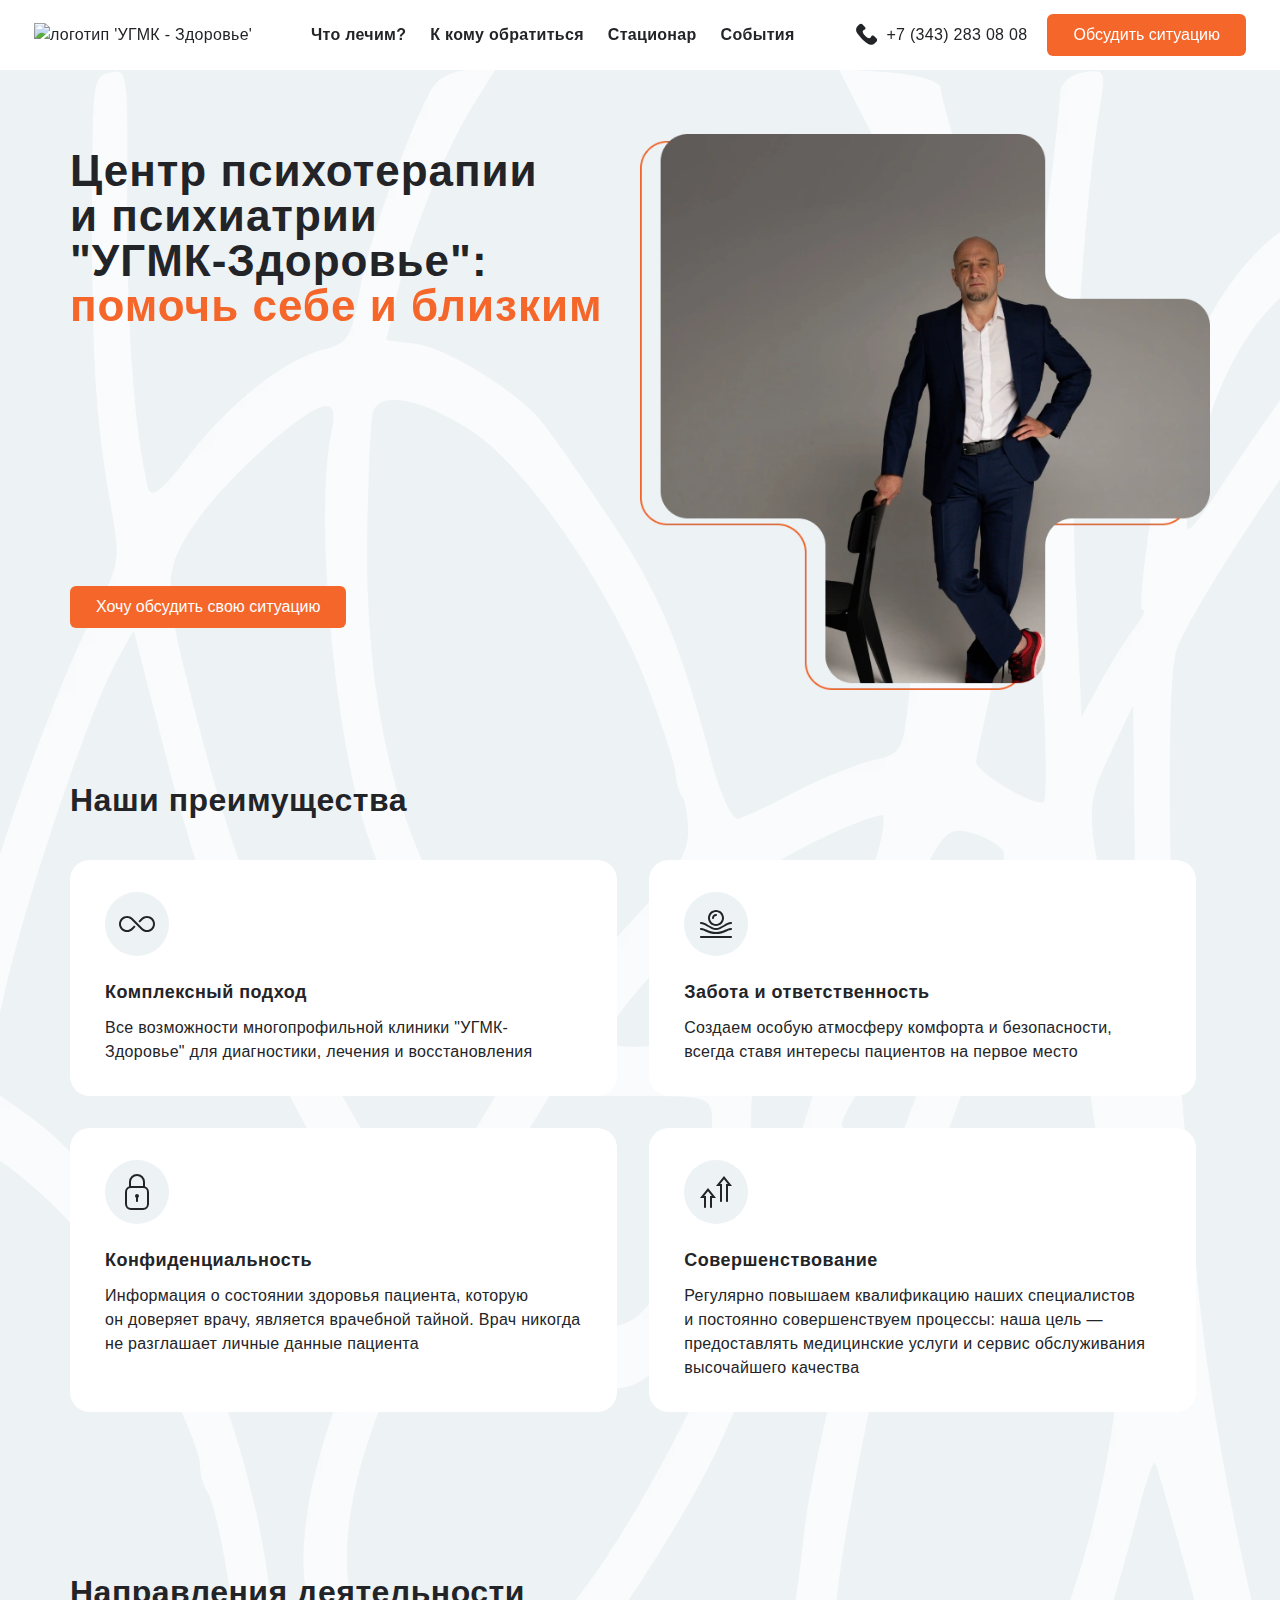
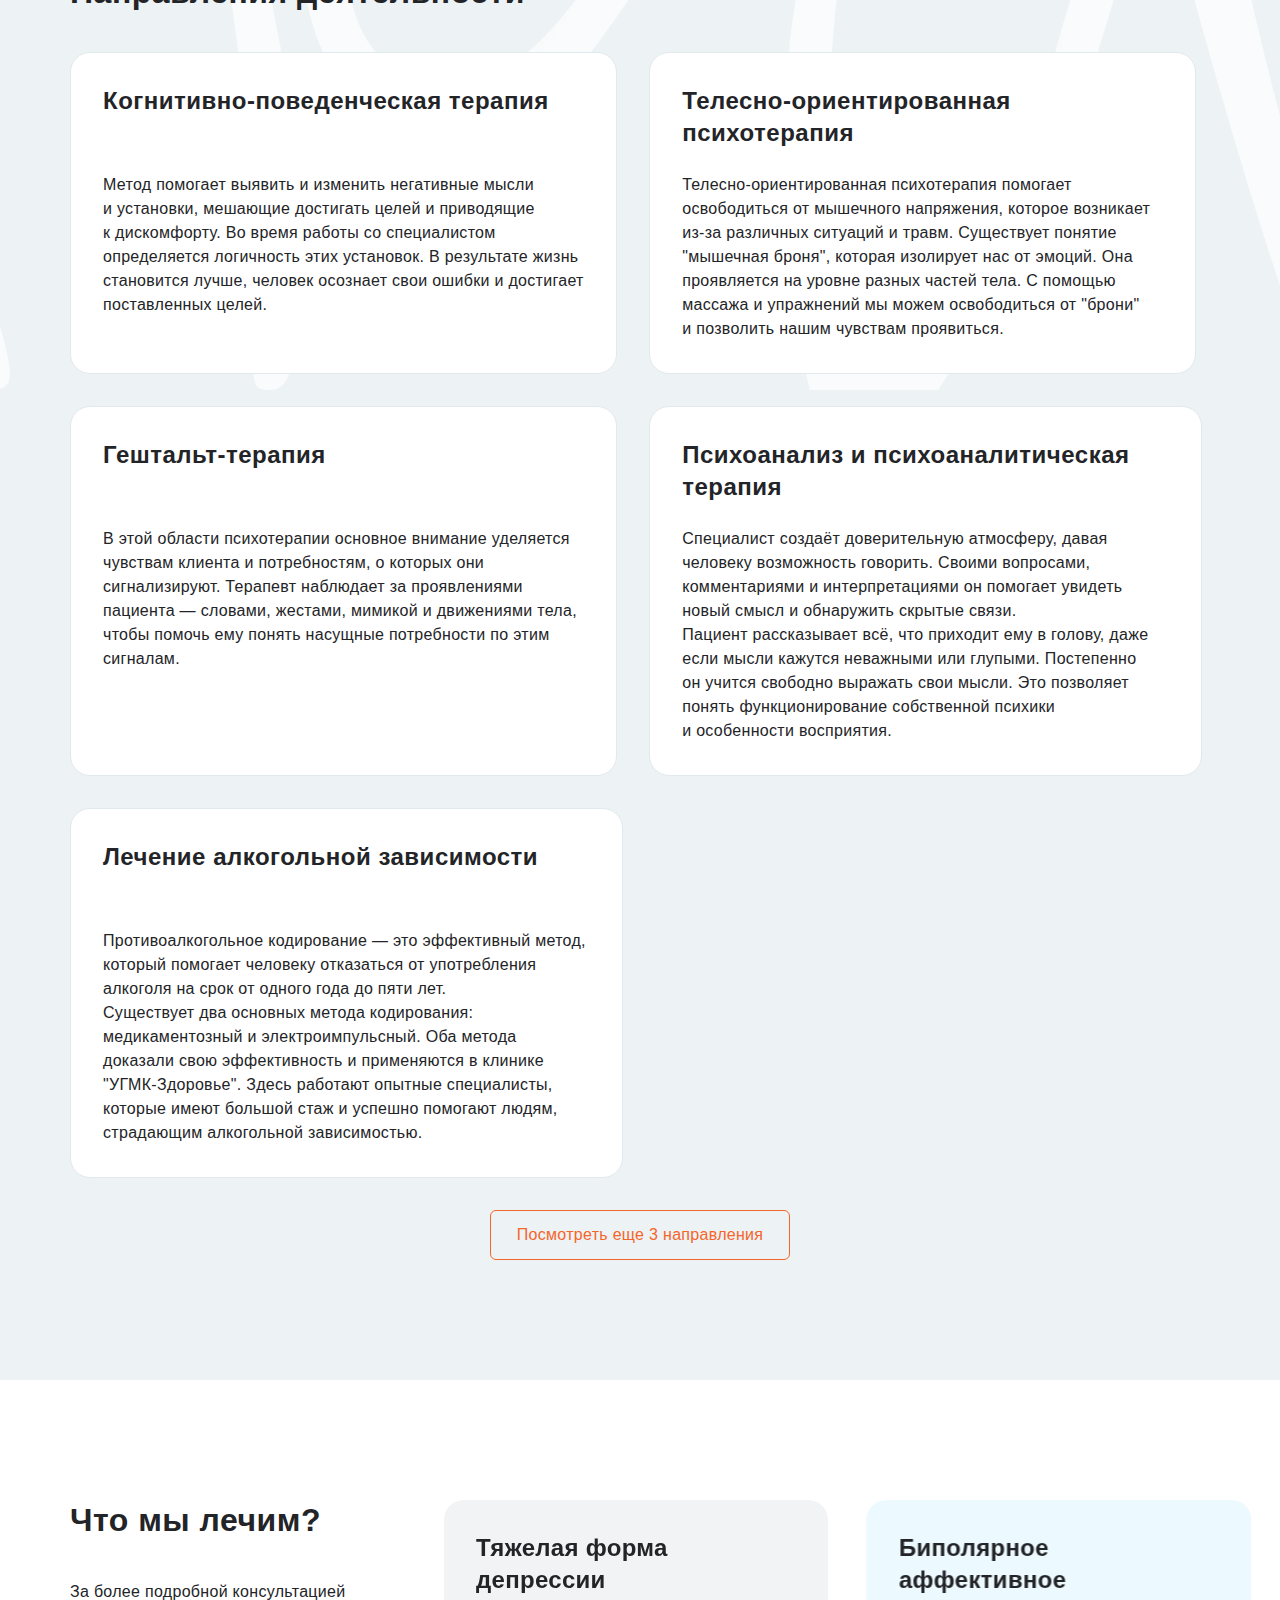
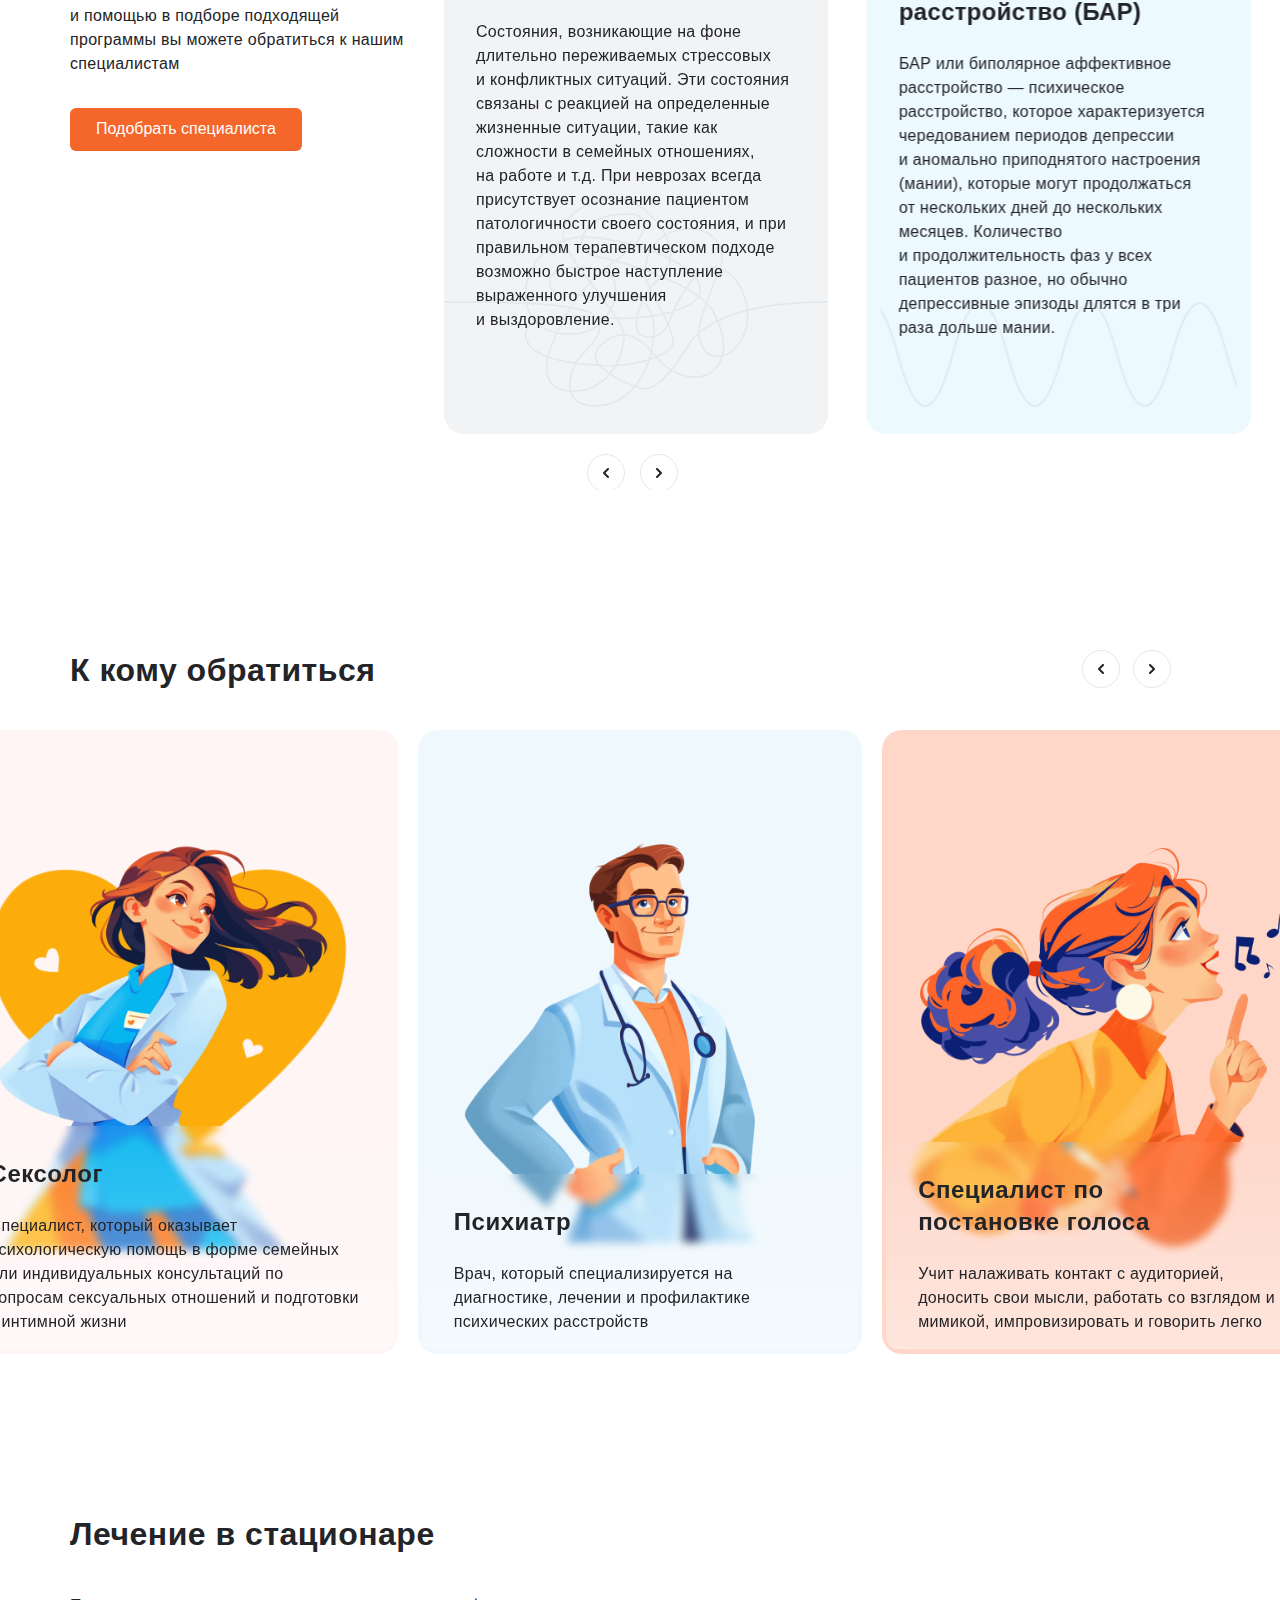
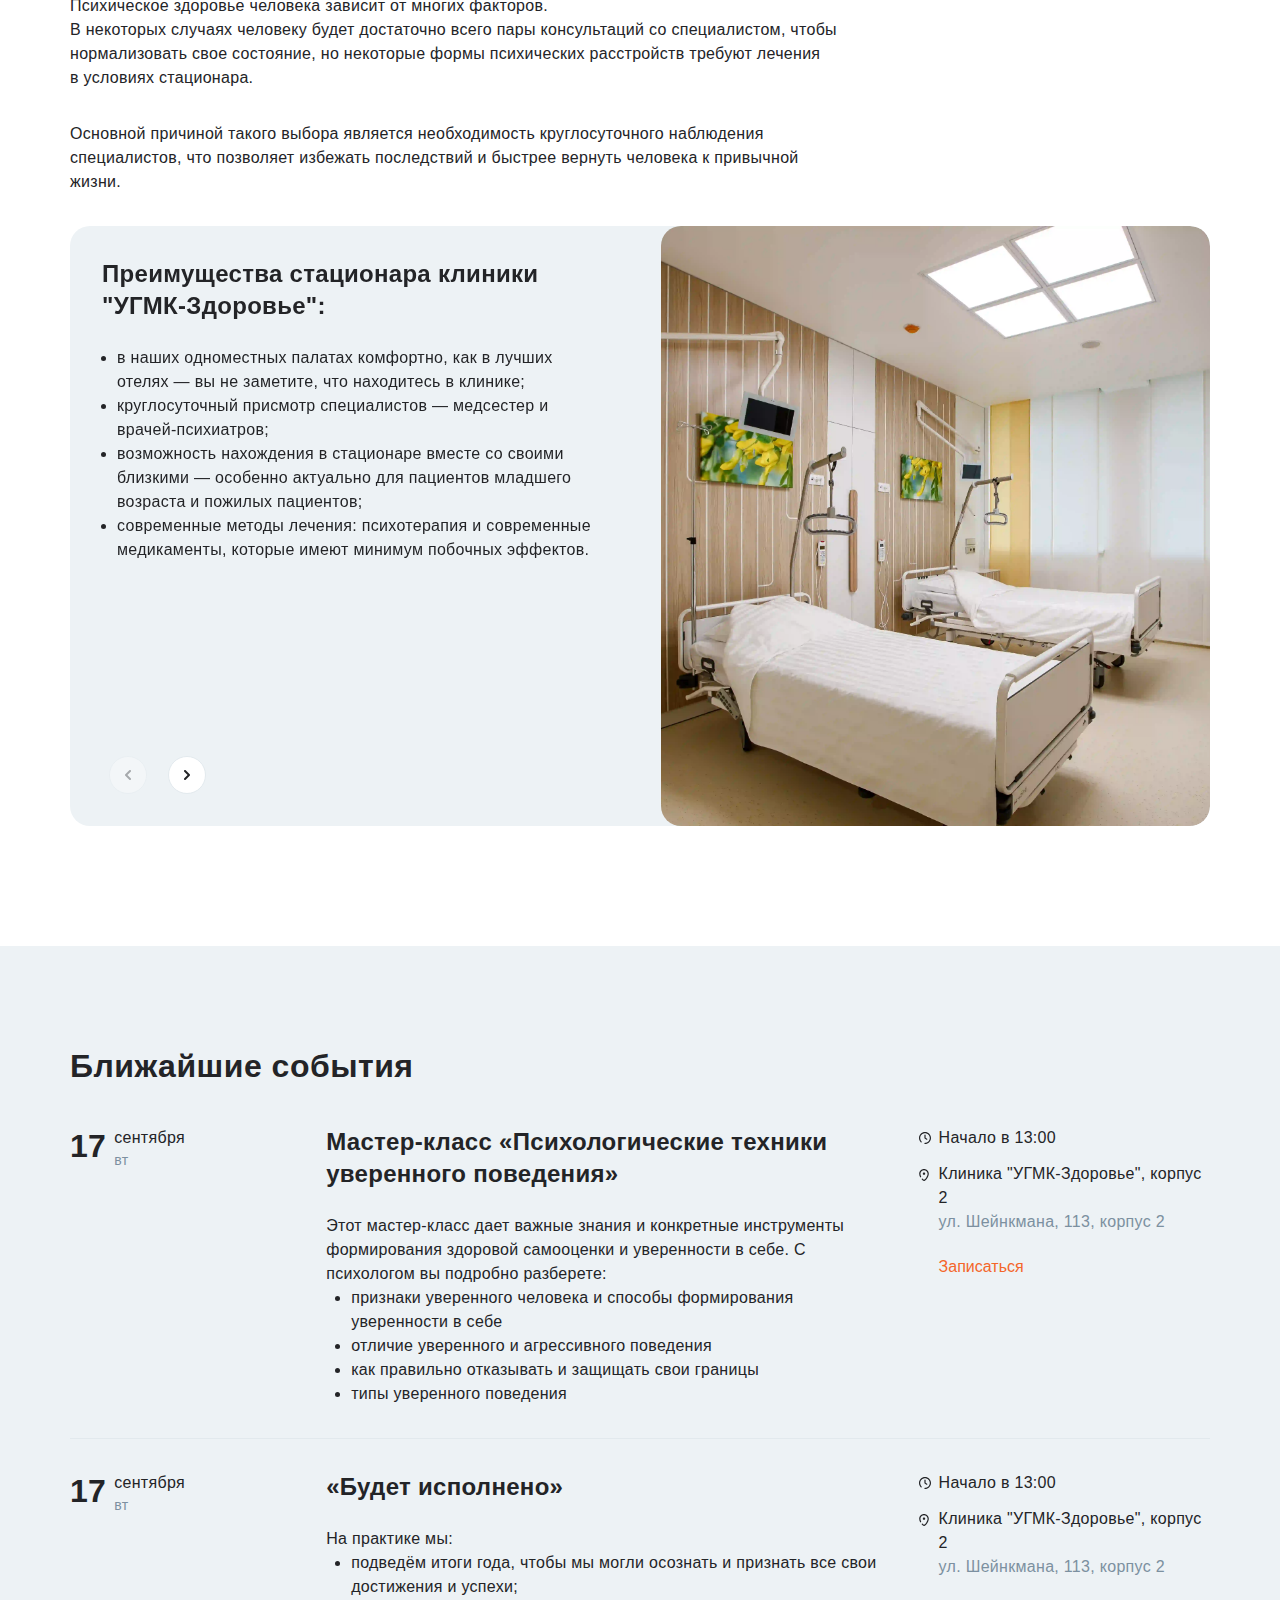
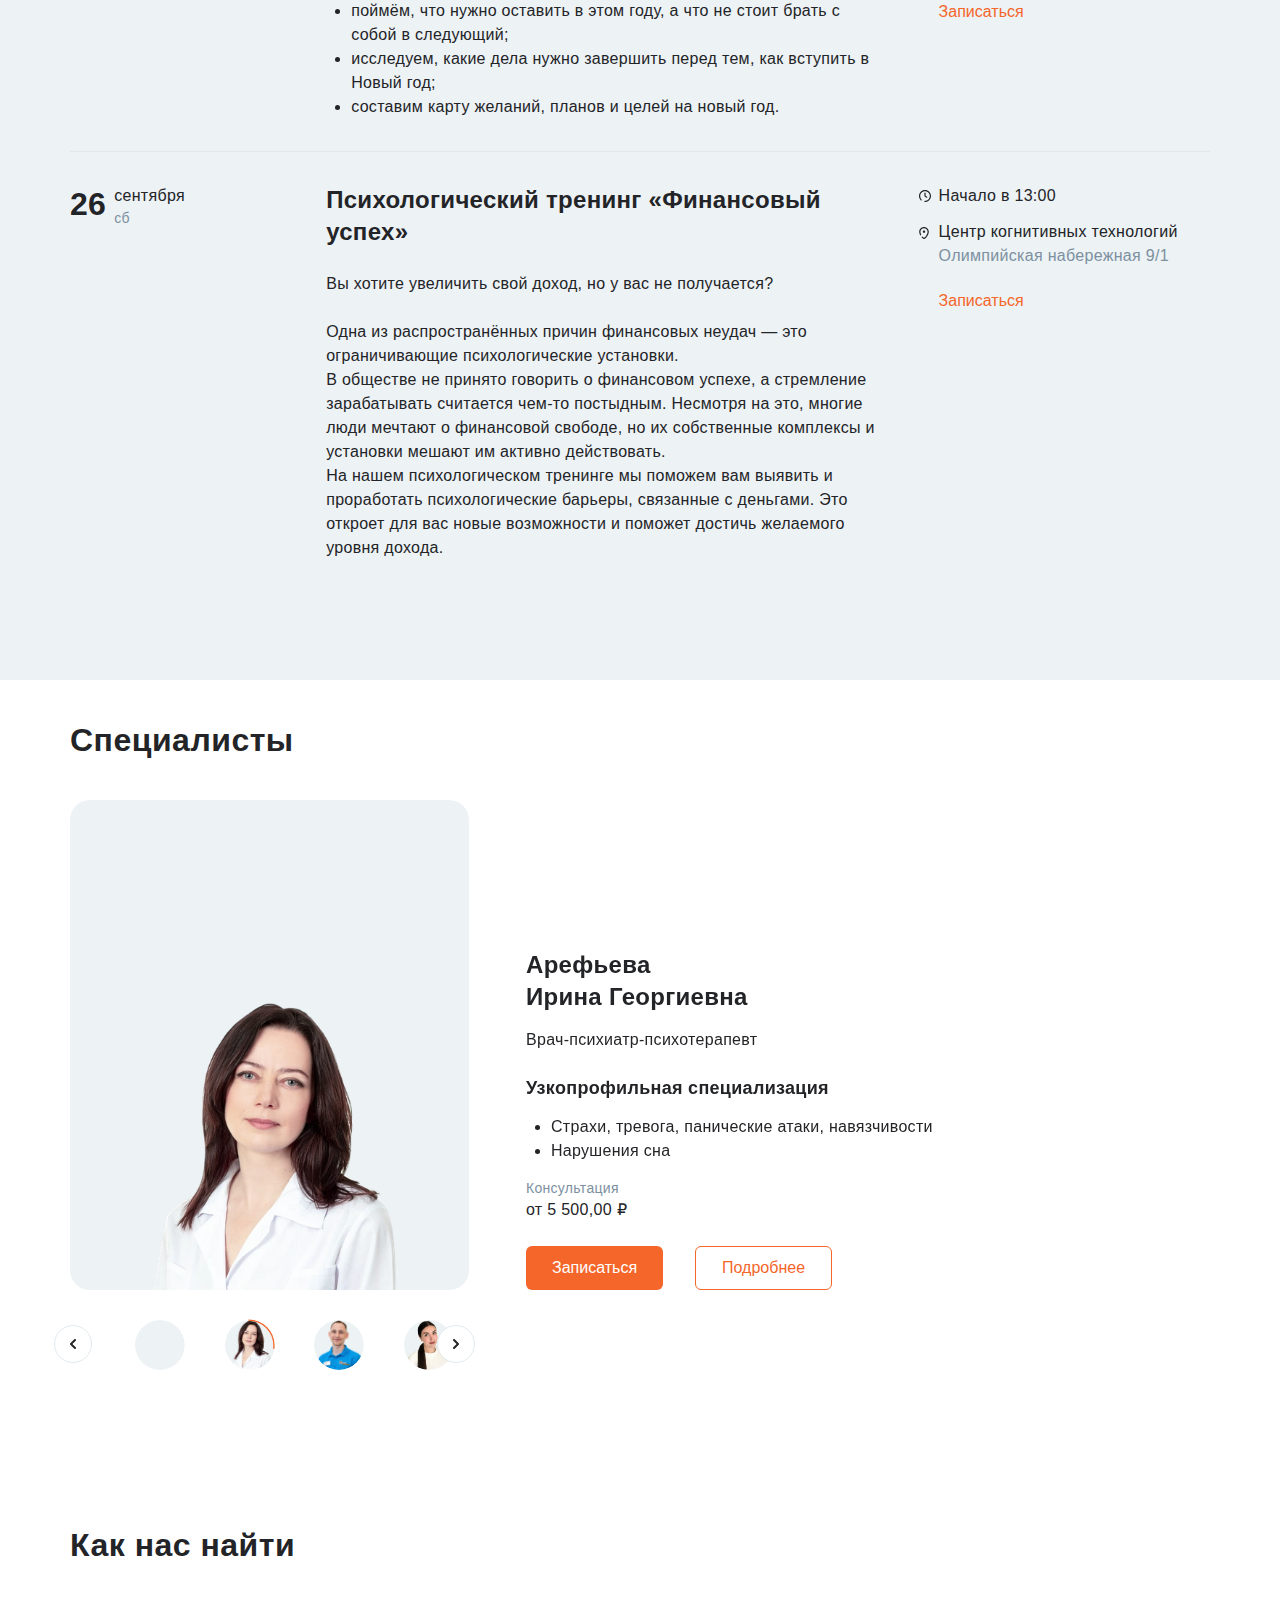
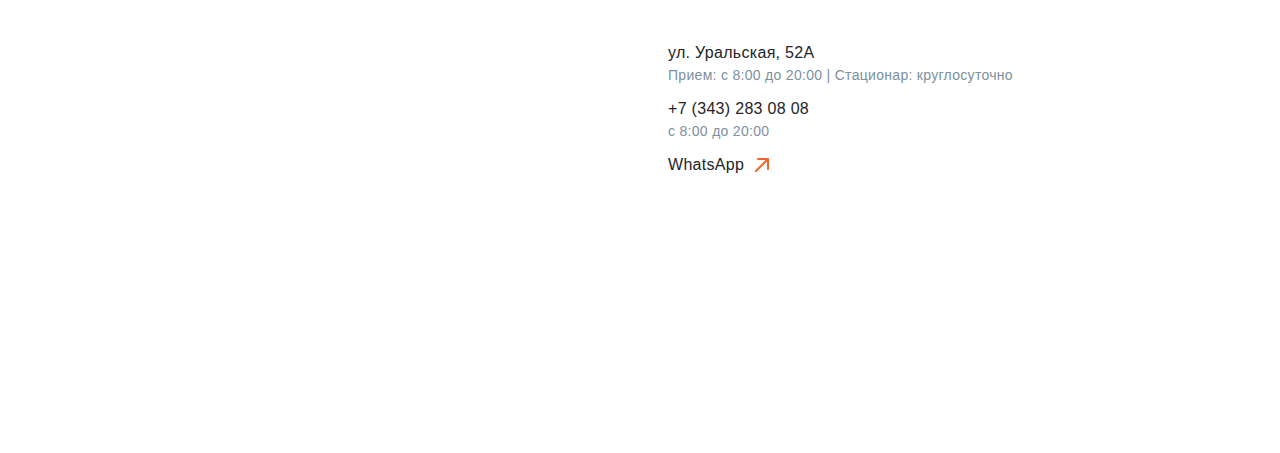
==== commit a4ea2dfc: "added comment" ====
--- a/index.html
+++ b/index.html
@@ -11,8 +11,9 @@
   <meta name="viewport" content="width=device-width, initial-scale=1.0" />
   <title>Психотерапия и психиатрия УГМК-Здоровье</title>
 
-  <link rel="preload" href="fonts/core_sans_n_35_light.woff2" as="font" crossorigin />
-  <link rel="preload" href="fonts/core_sans_n_65_bold.woff2" as="font" crossorigin />
+  <link href="fonts/CoreSansA45Regular.woff2" as="font" crossorigin />
+  <!-- Шрифты поменяла для себя, можно проигронировать-->
+  <link href="fonts/CoreSansA65Bold.woff2" as="font" crossorigin />
 
   <link rel="stylesheet" href="css/style.css" />
 
@@ -116,6 +117,7 @@
           </div>
         </div>
         <div class="header__feedback">
+          <!-- Добавить блок header__feedback после закрытия header__nav, включает в себя кнопку хедера-->
           <a href="tel:+73433430378" class="link-reset header__tel">
             <svg class="header__icon" width="25" height="24" viewBox="0 0 25 24" fill="none"
               xmlns="http://www.w3.org/2000/svg">
@@ -145,7 +147,7 @@
   <main class="main">
     <section class="section hero">
       <div class="container">
-
+        <!-- вот здесь была ссылка-лого на основной сайт - нужно убрать -->
         <div class="hero__banner">
           <div class="hero__banner-left">
             <h1 class="margin-reset hero__title">
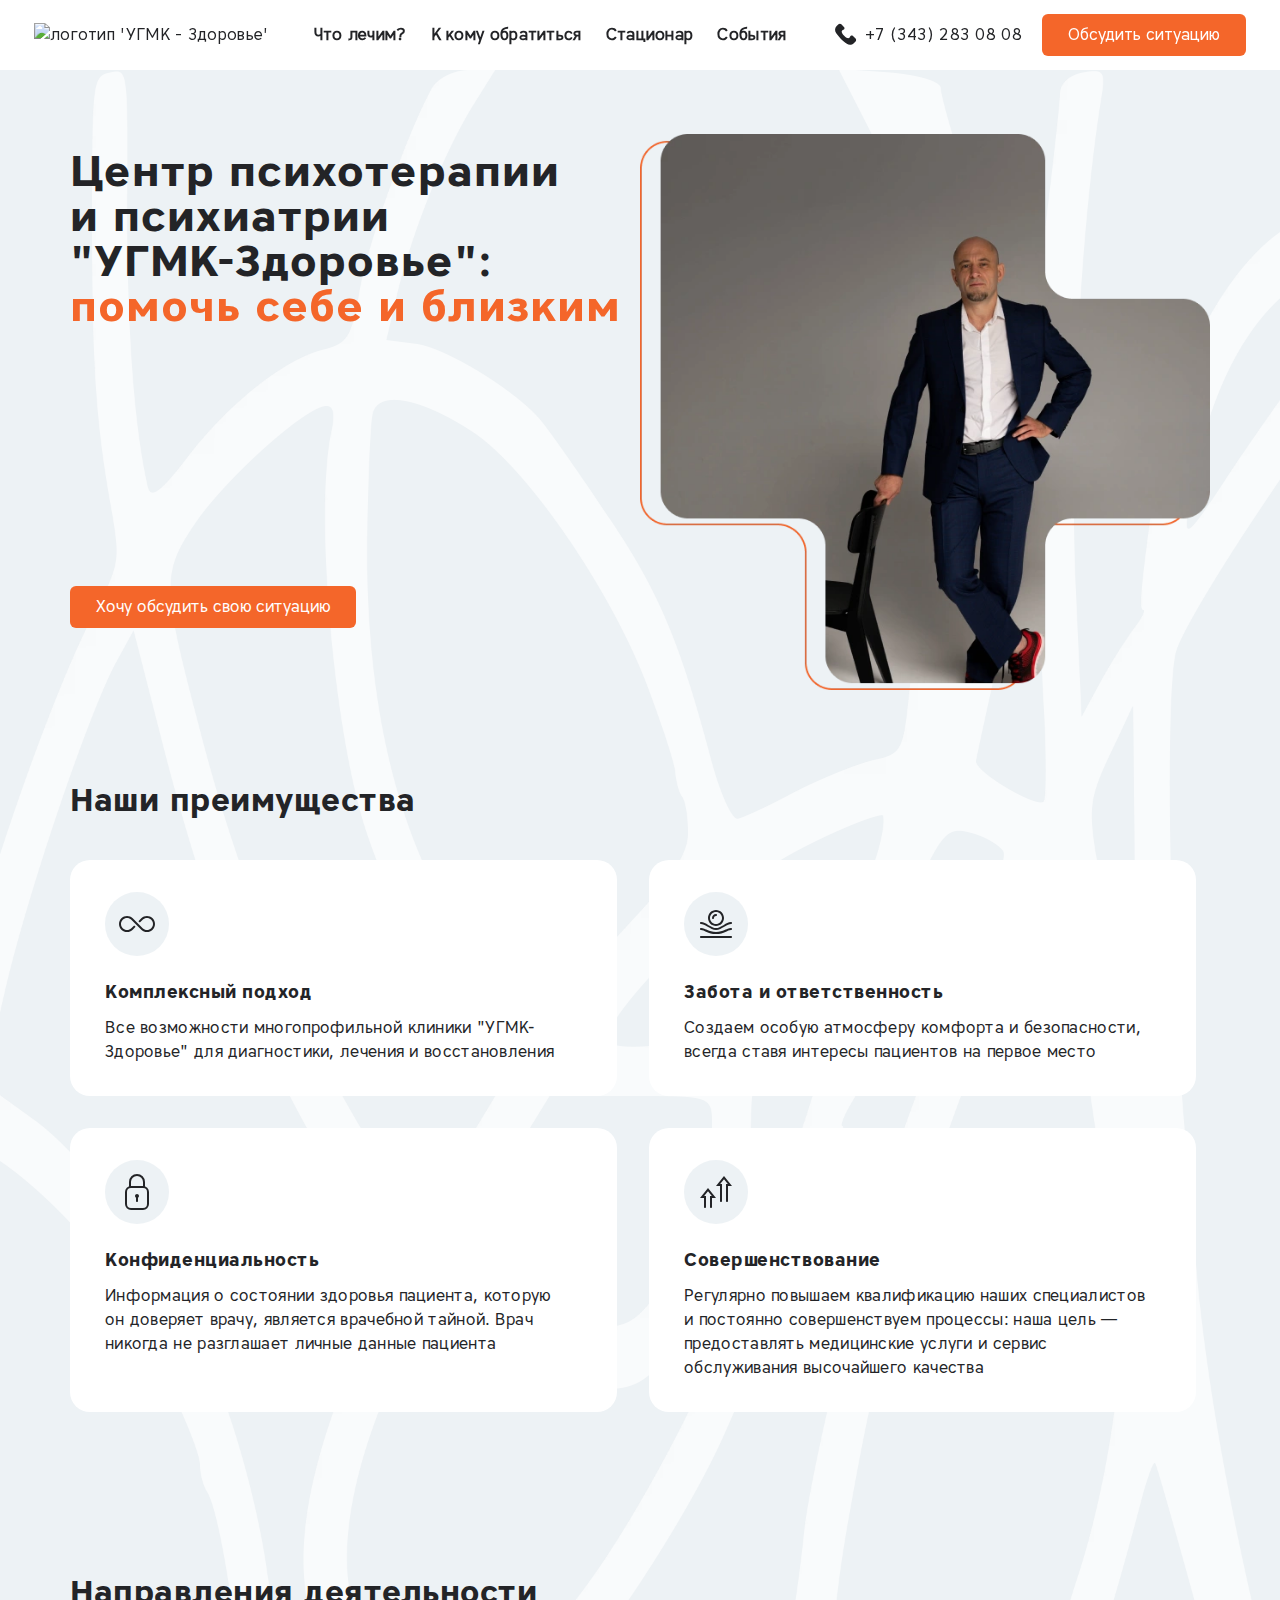
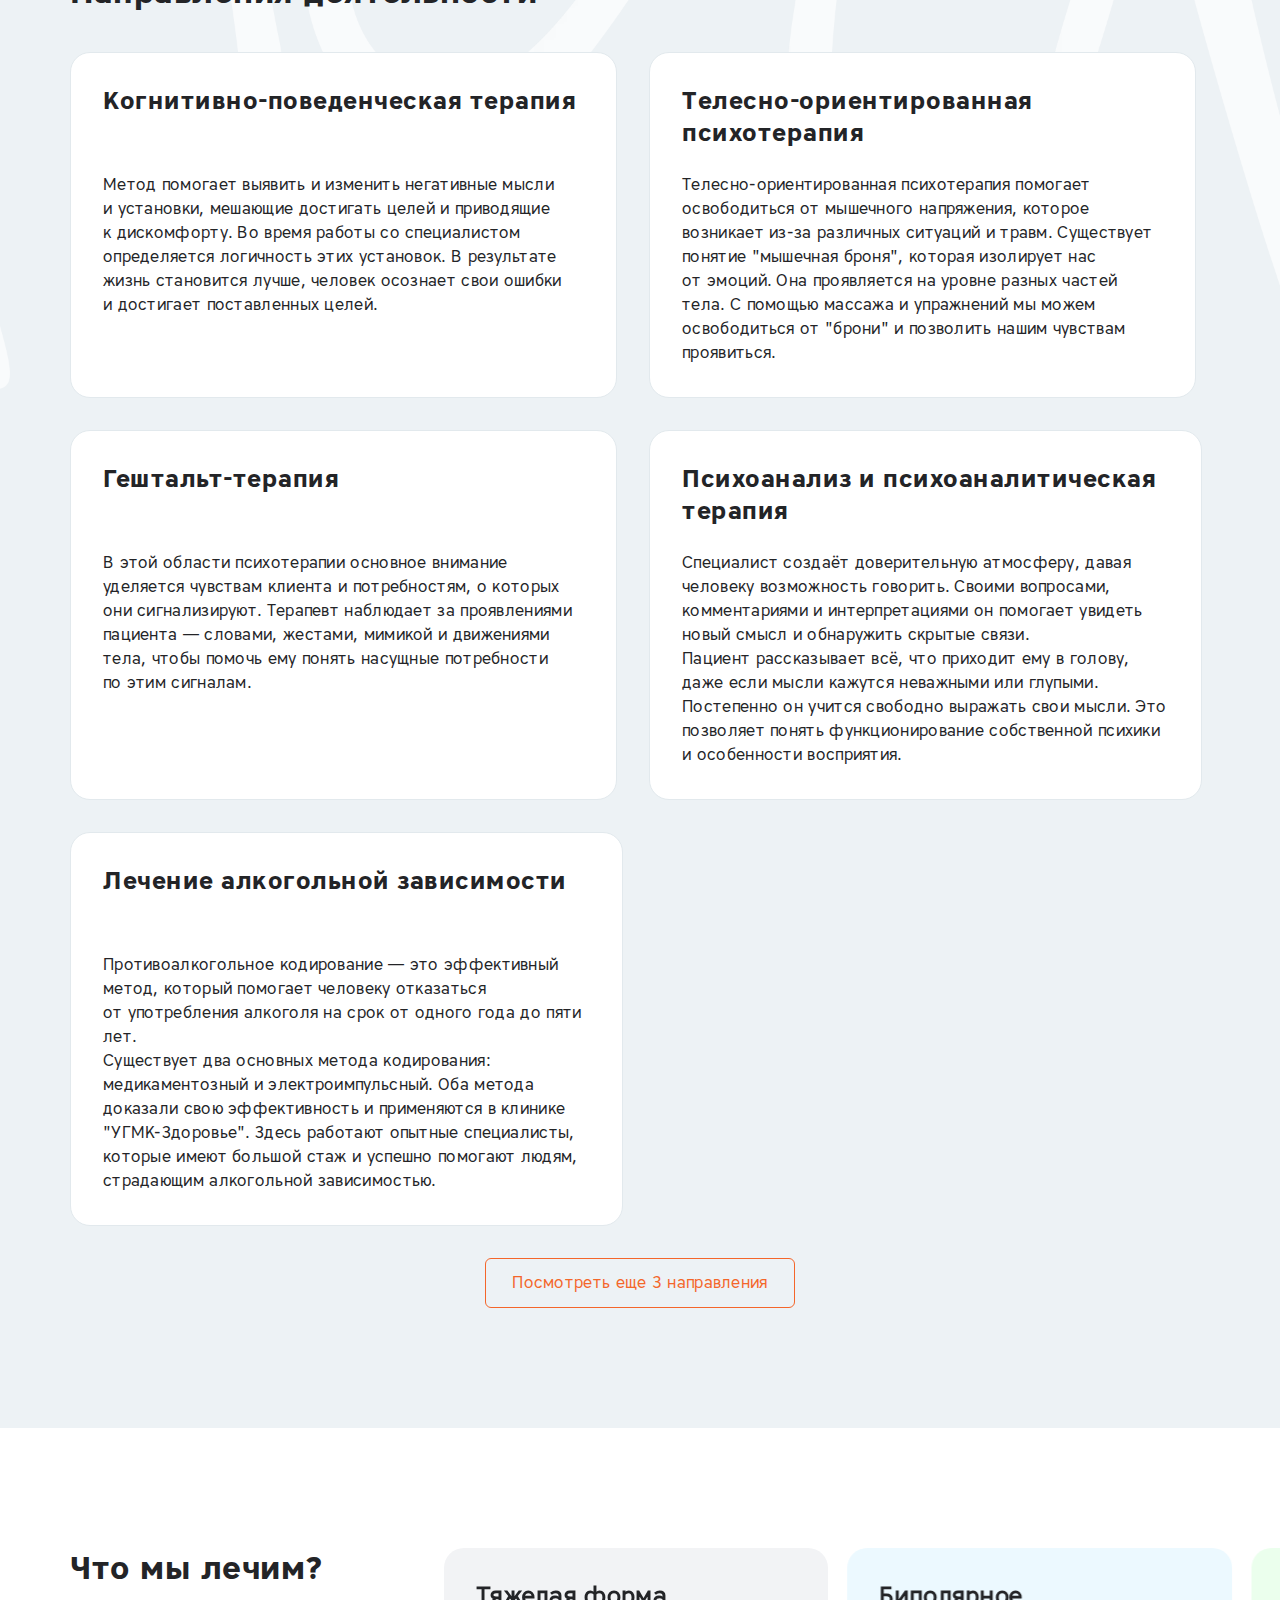
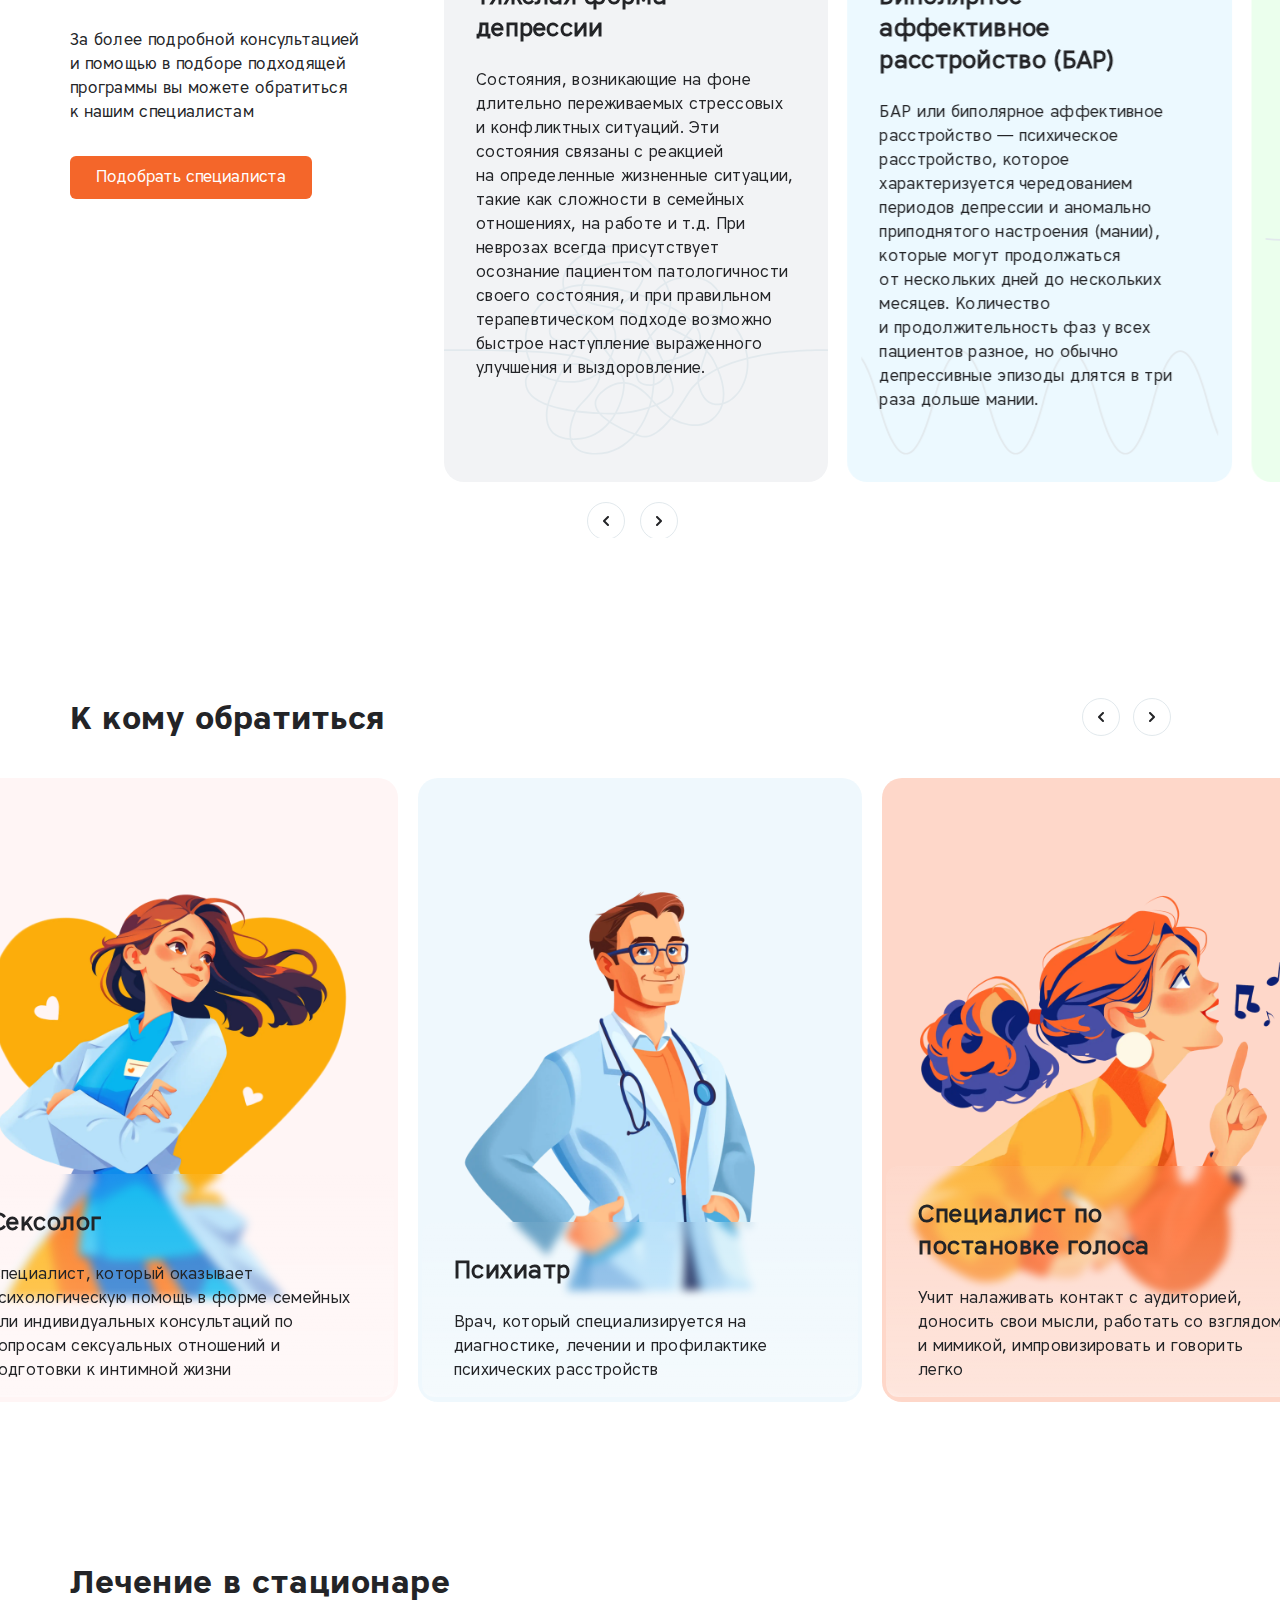
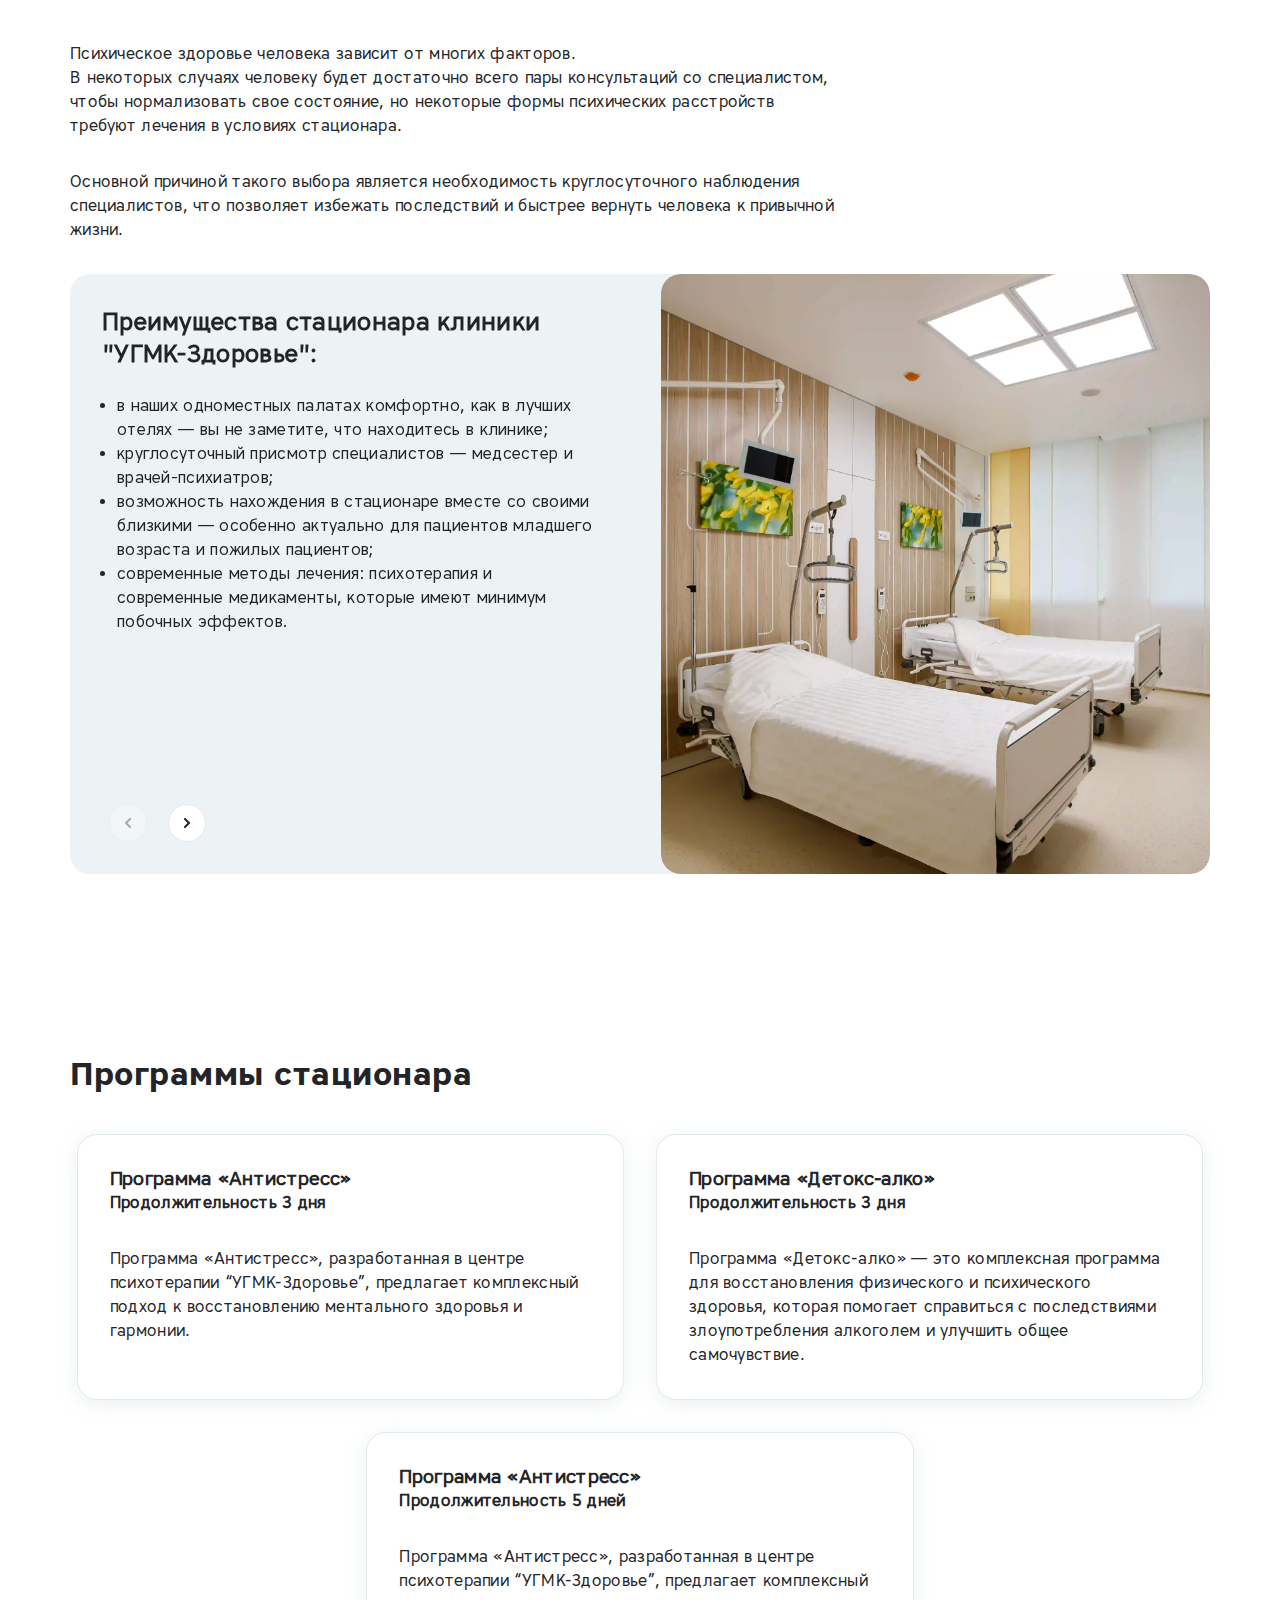
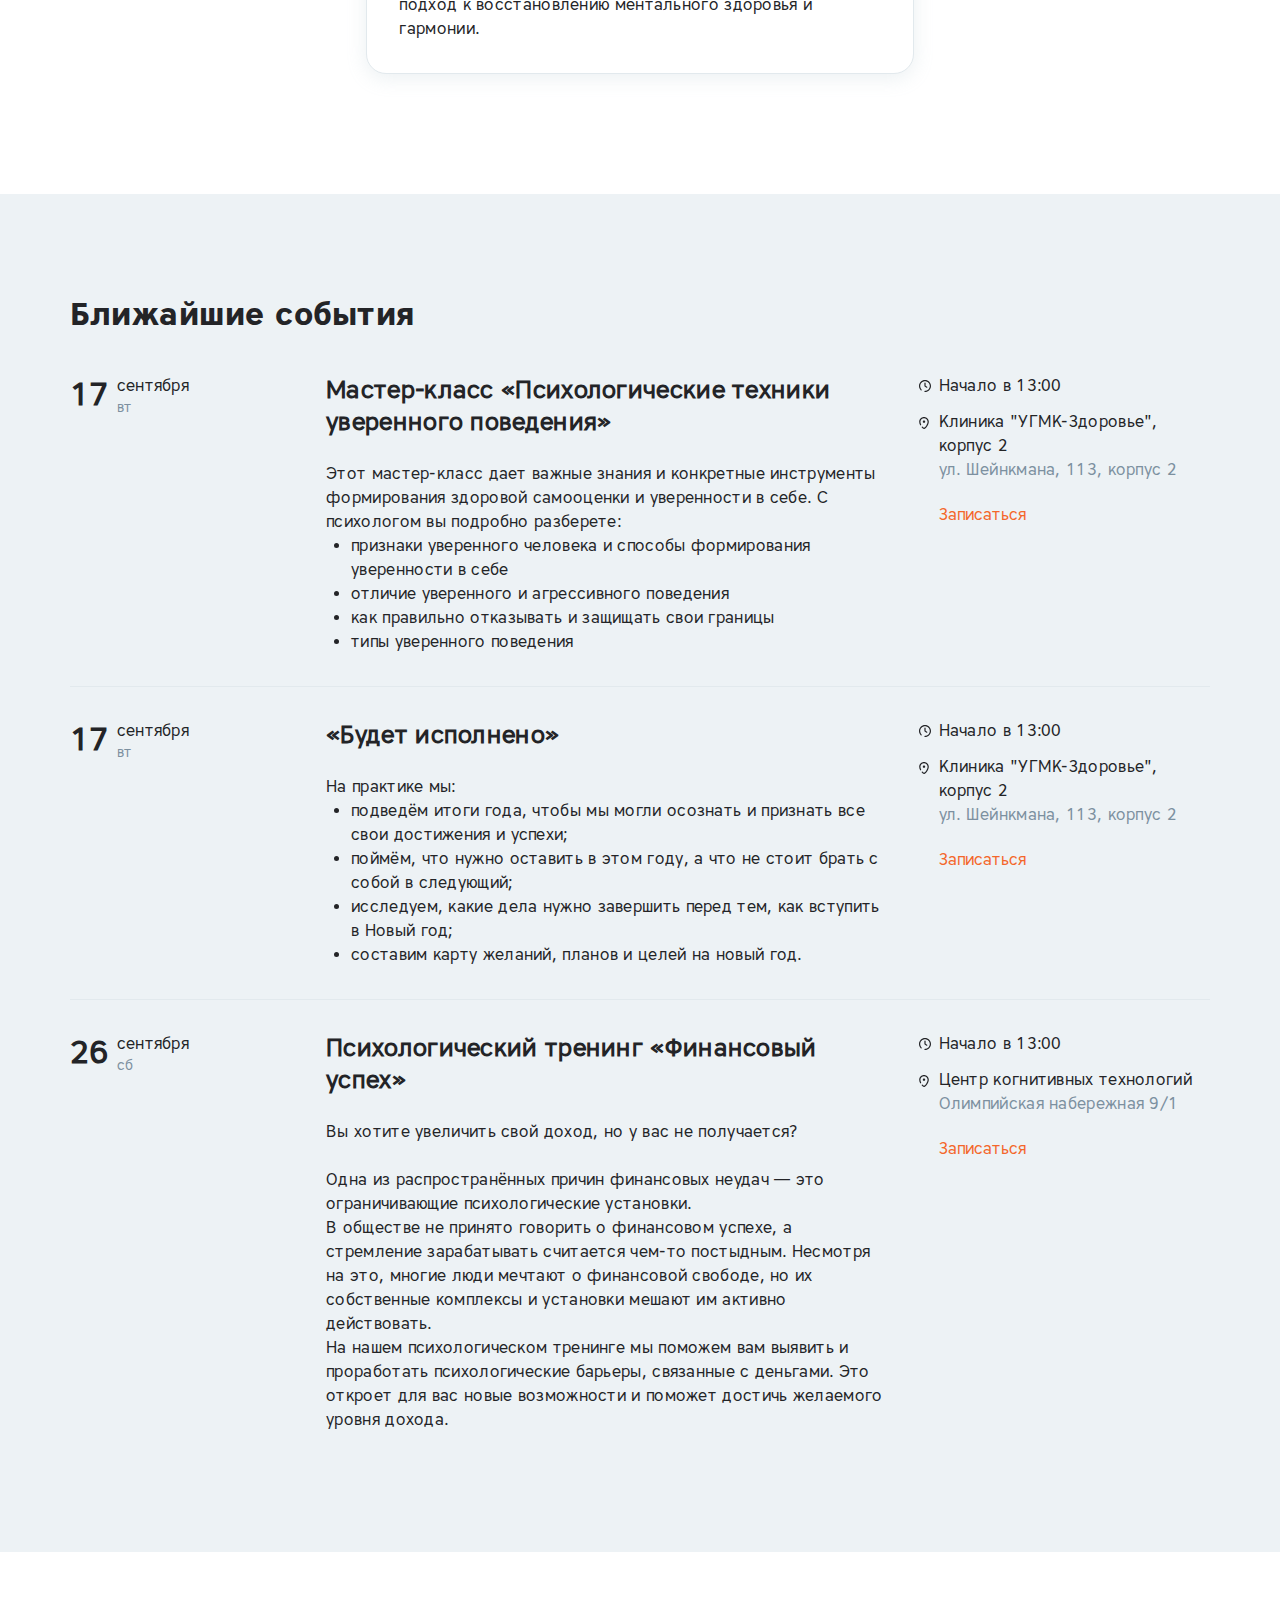
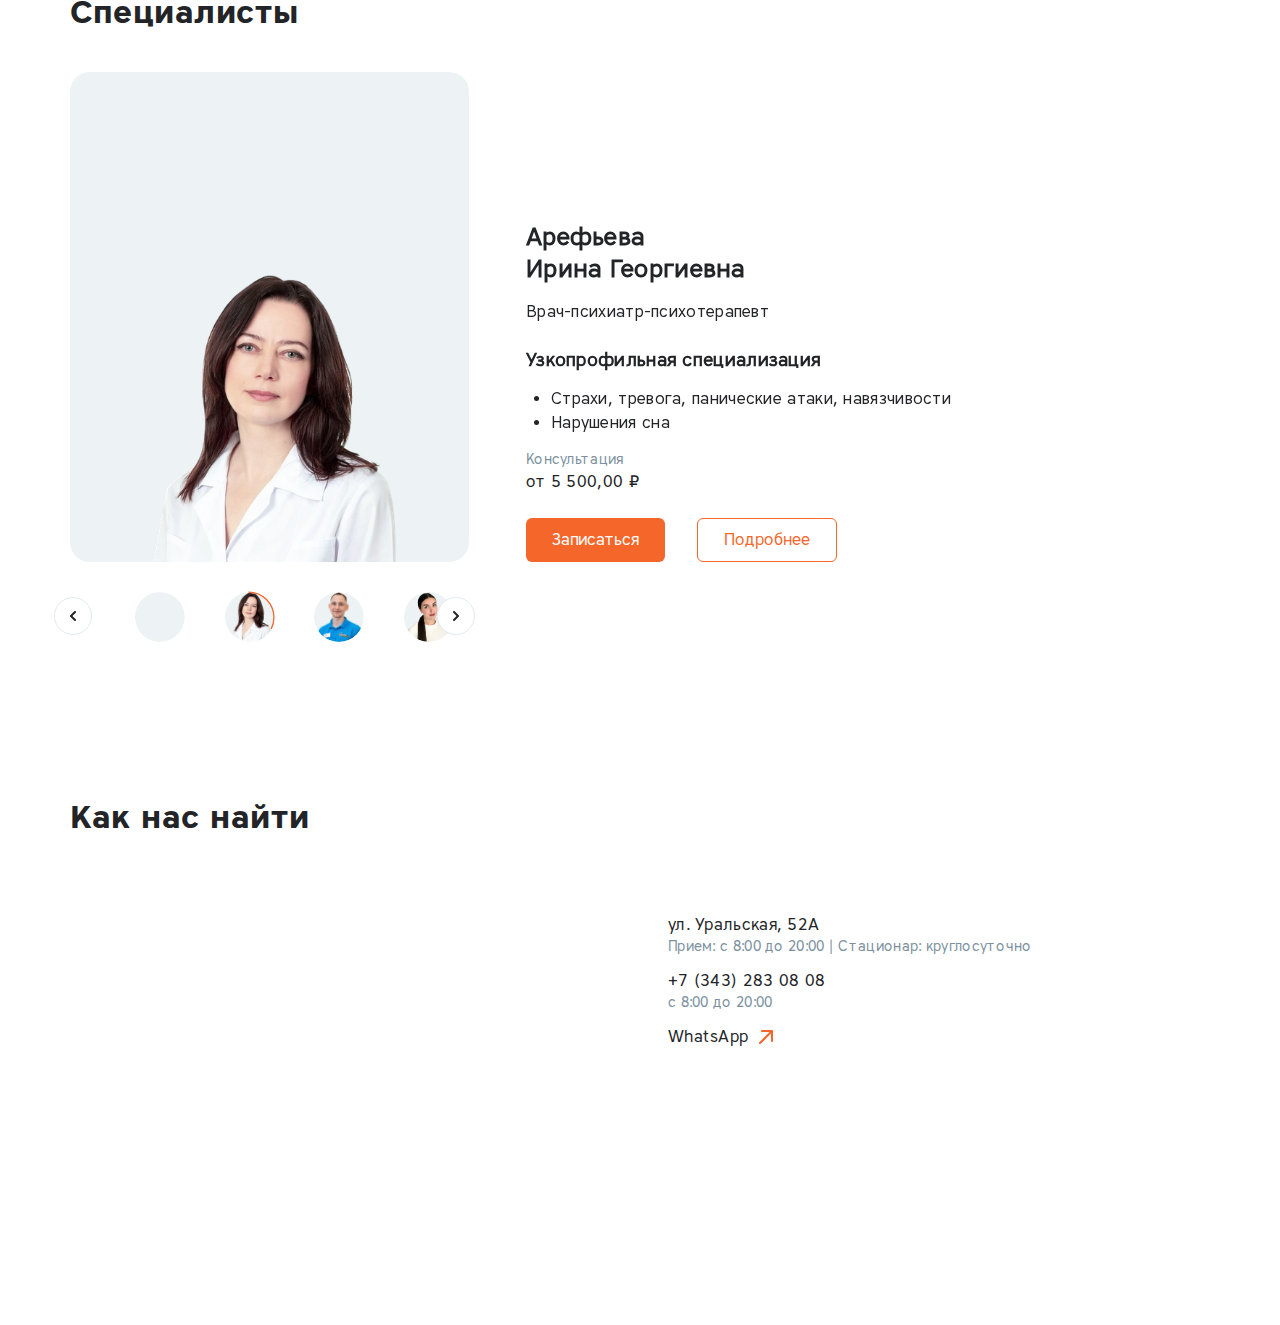
==== commit 950dc653: "new block added, new css added" ====
--- a/index.html
+++ b/index.html
@@ -26,9 +26,9 @@
   <script defer src="libs/accordion.js"></script>
   <link rel="stylesheet" href="libs/accordion.css" />
 
-  <script defer src="js/header-animation.js"></script>
   <script defer src="js/swipers.js"></script>
   <script defer src="js/burger.js"></script>
+  <script defer src="js/programs-btn.js"></script>
   <script defer src="js/hover-controller.js"></script>
   <script defer src="js/accordion.js"></script>
   <script defer src="libs/maps.js"></script>
@@ -926,6 +926,88 @@
         </div>
         <button class="btn-reset swiper-button-prev swiper-prev-hospital-2" aria-label="К предыдущему слайду"></button>
         <button class="btn-reset swiper-button-next swiper-next-hospital-2" aria-label="К следующему слайду"></button>
+      </div>
+    </section>
+    <section class="section programs">
+      <div class="container">
+        <h2 class="margin-reset title">Программы стационара</h2>
+        <div class="programs-desktop">
+          <input class="programs__check" type="checkbox" id="show-more-2" />
+          <div class="programs__cards">
+            <div class="programs__card modal-card" data-path="program-1">
+              <h3 class="margin-reset programs__title">Программа «Антистресс»</h3>
+              <p class="margin-reset programs__descr">Продолжительность 3 дня</p>
+              <p class="margin-reset programs__text">
+                Программа «Антистресс», разработанная в центре психотерапии “УГМК-Здоровье”, предлагает комплексный
+                подход к восстановлению ментального здоровья и гармонии.
+              </p>
+            </div>
+            <div class="programs__card modal-card" data-path="program-2">
+              <h3 class="margin-reset programs__title">
+                Программа «Детокс-алко»
+              </h3>
+              <p class="margin-reset programs__descr">Продолжительность 3 дня</p>
+              <p class="margin-reset programs__text">
+                Программа «Детокс-алко» — это комплексная программа для восстановления физического и психического
+                здоровья, которая помогает справиться с последствиями злоупотребления алкоголем и улучшить общее
+                самочувствие.
+              </p>
+            </div>
+            <div class="programs__card modal-card" data-path="program-3">
+              <h3 class="margin-reset programs__title">Программа «Антистресс»</h3>
+              <p class="margin-reset programs__descr">Продолжительность 5 дней</p>
+              <p class="margin-reset programs__text">
+                Программа «Антистресс», разработанная в центре психотерапии “УГМК-Здоровье”, предлагает комплексный
+                подход к восстановлению ментального здоровья и гармонии.
+              </p>
+            </div>
+          </div>
+          <label class="show-more programs__btn" for="show-more-2">
+            <span class="show">Посмотреть все</span>
+          </label>
+        </div>
+      </div>
+      </div>
+      <div class="programs-mobile">
+        <div class="swiper programs-swiper">
+          <div class="swiper-wrapper">
+            <div class="swiper-slide">
+              <div class="programs__card modal-card" data-path="program-1">
+                <h3 class="margin-reset programs__title">Программа «Антистресс»</h3>
+                <p class="margin-reset programs__descr">Продолжительность 3 дня</p>
+                <p class="margin-reset programs__text">
+                  Программа «Антистресс», разработанная в центре психотерапии “УГМК-Здоровье”, предлагает комплексный
+                  подход к восстановлению ментального здоровья и гармонии.
+                </p>
+              </div>
+            </div>
+            <div class="swiper-slide">
+              <div class="programs__card modal-card" data-path="program-2">
+                <h3 class="margin-reset programs__title">
+                  Программа «Детокс-алко»
+                </h3>
+                <p class="margin-reset programs__descr">Продолжительность 3 дня</p>
+                <p class="margin-reset programs__text">
+                  Программа «Детокс-алко» — это комплексная программа для восстановления физического и психического
+                  здоровья, которая помогает справиться с последствиями злоупотребления алкоголем и улучшить общее
+                  самочувствие.
+                </p>
+              </div>
+            </div>
+            <div class="swiper-slide">
+              <div class="programs__card modal-card" data-path="program-3">
+                <h3 class="margin-reset programs__title">Программа «Антистресс»</h3>
+                <p class="margin-reset programs__descr">Продолжительность 5 дней</p>
+                <p class="margin-reset programs__text">
+                  Программа «Антистресс», разработанная в центре психотерапии “УГМК-Здоровье”, предлагает комплексный
+                  подход к восстановлению ментального здоровья и гармонии.
+                </p>
+              </div>
+            </div>
+          </div>
+          <div class="swiper-pagination"></div>
+        </div>
+      </div>
       </div>
     </section>
     <section class="section events" id="events">
@@ -12413,6 +12495,176 @@
             <button class="btn-reset button modal__btn-close">Понятно</button>
           </div>
         </div>
+
+
+        <div class="modal" data-target="program-1">
+          <h3 class="margin-reset modal__title programs__title">Программа «Антистресс»</h3>
+          <p class="margin-reset programs__descr">Продолжительность 3 дня</p>
+          <div class="modal__content scrollbar">
+            <p class="margin-reset modal-overlay__text">
+              В современном мире, где каждый день приносит новые вызовы и стрессовые ситуации, важно найти способ
+              восстановить душевное равновесие и поддержать организм. Программа «Антистресс», разработанная в центре
+              психотерапии “УГМК-Здоровье”, предлагает комплексный подход к восстановлению ментального здоровья и
+              гармонии.
+            </p>
+            <h4 class="modal__name">Что даст вам программа?</h4>
+            <ol class="modal__list">
+              <li class="modal__item">Избавление от последствий стресса.</li>
+              <li class="modal__item">Контроль над своими мыслями и эмоциями.</li>
+              <li class="modal__item">Помощь в определении жизненных ценностей и приоритетов.</li>
+              <li class="modal__item">Возможность отдохнуть и сменить обстановку.</li>
+              <li class="modal__item">Цифровой детокс.</li>
+              <li class="modal__item">Эффективные оздоровительные и антистрессовые процедуры.</li>
+            </ol>
+            <h4 class="modal__name">Что входит в программу?
+            </h4>
+            <ul class="modal__list">
+              <li class="modal__item"><strong>Подводный лечебный душ-массаж (3 сеанса).</strong> Эта процедура помогает
+                снять мышечное
+                напряжение, улучшить кровообращение и повысить общий тонус организма.</li>
+              <li class="modal__item"><strong>Терапия в кедровой бочке (3 сеанса).</strong> Сеансы в кедровой бочке
+                способствуют
+                улучшению кровообращения, укреплению иммунитета и снятию стресса.</li>
+              <li class="modal__item"><strong>Биоакустическая коррекция (3 сеанса).</strong> Биоакустическая коррекция
+                помогает
+                нормализовать работу нервной системы, улучшить сон и общее самочувствие.</li>
+              <li class="modal__item"><strong>Групповая психотерапия (5 сеансов по 2 часа).</strong> Групповые сеансы
+                психотерапии
+                предоставляют возможность обсудить свои переживания с другими участниками и получить поддержку.</li>
+              <li class="modal__item"><strong>Курирование врачом-психиатром.</strong> Индивидуальные консультации с
+                опытным
+                врачом-психиатром помогут глубже понять причины стресса и найти эффективные способы его преодоления.
+              </li>
+              <li class="modal__item"><strong>Утренняя йога.</strong> Утренние занятия йогой помогают настроиться на
+                позитивный лад,
+                улучшить концентрацию и зарядиться энергией на весь день.</li>
+              <li class="modal__item"><strong>Инфузионная терапия (капельницы).</strong> Инфузионная терапия
+                способствует улучшению
+                общего состояния организма, восстановлению сил и улучшению настроения.</li>
+            </ul>
+            <p class="margin-reset modal-overlay__text">
+              Программа «Антистресс» в центре психотерапии “УГМК-Здоровье” — это возможность сделать паузу, разобраться
+              в своих мыслях и найти путь к гармонии. Всего 3 дня — и вы почувствуете себя обновлёнными и готовыми к
+              новым вызовам.
+            </p>
+            <p class="margin-reset modal-overlay__text">
+              Запишитесь на программу «Антистресс» уже сегодня и начните свой путь к здоровью и благополучию!
+            </p>
+            <p class="margin-reset modal-overlay__text">
+              Стоимость с проживанием и питанием в одноместной палате: 81 600 руб.
+            </p>
+            <p class="margin-reset modal-overlay__text">
+              Стоимость с проживанием и питанием в двухместной палате: 73 800 руб.
+            </p>
+          </div>
+          <div class="modal__btn">
+            <button class="btn-reset button modal__btn-close">Понятно</button>
+          </div>
+        </div>
+
+        <div class="modal" data-target="program-2">
+          <h3 class="margin-reset modal__title programs__title">Программа «Детокс-алко»</h3>
+          <p class="margin-reset programs__descr">Продолжительность 3 дня</p>
+          <div class="modal__content scrollbar">
+            <p class="margin-reset modal-overlay__text">
+              Программа «Детокс-алко» — это комплексная программа для восстановления физического и психического
+              здоровья, которая помогает справиться с последствиями злоупотребления алкоголем и улучшить общее
+              самочувствие.
+            </p>
+            <h4 class="modal__name">Что входит в программу?
+            </h4>
+            <ul class="modal__list">
+              <li class="modal__item"><strong>Групповая психотерапия (5 сеансов по 2 часа).</strong> В рамках групповой
+                терапии вы сможете обсудить свои проблемы с другими участниками программы, получить поддержку и
+                научиться справляться с трудностями.</li>
+              <li class="modal__item"><strong>Прием невролога.</strong> Комплексное обследование у невролога поможет
+                выявить возможные проблемы, связанные с нервной системой, и разработать индивидуальный план лечения.
+              </li>
+              <li class="modal__item"><strong>ЭЭГ головного мозга.</strong> Электроэнцефалография (ЭЭГ) позволяет
+                оценить электрическую активность мозга и выявить возможные отклонения, что помогает в диагностике и
+                лечении неврологических заболеваний.</li>
+              <li class="modal__item"><strong>Транскраниальная магнитная стимуляция (ТМС).</strong> Эта инновационная
+                методика стимулирует определенные области мозга, улучшая его функции и способствуя восстановлению после
+                злоупотребления алкоголем. Проводится 3 сеанса.</li>
+              <li class="modal__item"><strong>Курирование врачом-психиатром.</strong> Врач-психиатр будет следить за
+                вашим состоянием на протяжении всей программы, обеспечивая индивидуальный подход и поддержку.
+              </li>
+              <li class="modal__item"><strong>Утренняя йога.</strong> Утренние занятия йогой помогут вам зарядиться
+                энергией, улучшить настроение и подготовиться к новому дню.</li>
+              <li class="modal__item"><strong>Инфузионная терапия (капельницы).</strong> Инфузионная терапия
+                способствует быстрому выведению токсинов из организма, улучшает общее самочувствие и восстанавливает
+                водно-солевой баланс.</li>
+            </ul>
+          </div>
+          <div class="modal__btn">
+            <button class="btn-reset button modal__btn-close">Понятно</button>
+          </div>
+        </div>
+
+        <div class="modal" data-target="program-3">
+          <h3 class="margin-reset modal__title programs__title">Программа «Антистресс»</h3>
+          <p class="margin-reset programs__descr">Продолжительность 5 дней</p>
+          <div class="modal__content scrollbar">
+            <p class="margin-reset modal-overlay__text">
+              В современном мире, где каждый день приносит новые вызовы и стрессовые ситуации, важно найти способ
+              восстановить душевное равновесие и поддержать организм. Программа «Антистресс», разработанная в центре
+              психотерапии “УГМК-Здоровье”, предлагает комплексный подход к восстановлению ментального здоровья и
+              гармонии.
+            </p>
+            <h4 class="modal__name">Что даст вам программа?</h4>
+            <ol class="modal__list">
+              <li class="modal__item">Избавление от последствий стресса.</li>
+              <li class="modal__item">Контроль над своими мыслями и эмоциями.</li>
+              <li class="modal__item">Помощь в определении жизненных ценностей и приоритетов.</li>
+              <li class="modal__item">Возможность отдохнуть и сменить обстановку.</li>
+              <li class="modal__item">Цифровой детокс.</li>
+              <li class="modal__item">Эффективные оздоровительные и антистрессовые процедуры.</li>
+            </ol>
+            <h4 class="modal__name">Что входит в программу?
+            </h4>
+            <ul class="modal__list">
+              <li class="modal__item"><strong>Подводный лечебный душ-массаж (5 сеансов).</strong> Эта процедура помогает
+                снять мышечное
+                напряжение, улучшить кровообращение и повысить общий тонус организма.</li>
+              <li class="modal__item"><strong>Терапия в кедровой бочке (5 сеансов).</strong> Сеансы в кедровой бочке
+                способствуют
+                улучшению кровообращения, укреплению иммунитета и снятию стресса.</li>
+              <li class="modal__item"><strong>Биоакустическая коррекция (5 сеансов).</strong> Биоакустическая коррекция
+                помогает
+                нормализовать работу нервной системы, улучшить сон и общее самочувствие.</li>
+              <li class="modal__item"><strong>Групповая психотерапия (8 сеансов по 2 часа).</strong> Групповые сеансы
+                психотерапии
+                предоставляют возможность обсудить свои переживания с другими участниками и получить поддержку.</li>
+              <li class="modal__item"><strong>Курирование врачом-психиатром.</strong> Индивидуальные консультации с
+                опытным
+                врачом-психиатром помогут глубже понять причины стресса и найти эффективные способы его преодоления.
+              </li>
+              <li class="modal__item"><strong>Утренняя йога.</strong> Утренние занятия йогой помогают настроиться на
+                позитивный лад,
+                улучшить концентрацию и зарядиться энергией на весь день.</li>
+              <li class="modal__item"><strong>Инфузионная терапия (капельницы).</strong> Инфузионная терапия
+                способствует улучшению
+                общего состояния организма, восстановлению сил и улучшению настроения.</li>
+            </ul>
+            <p class="margin-reset modal-overlay__text">
+              Программа «Антистресс» в центре психотерапии “УГМК-Здоровье” — это возможность сделать паузу, разобраться
+              в своих мыслях и найти путь к гармонии. Всего 5 дней — и вы почувствуете себя обновлёнными и готовыми к
+              новым вызовам.
+            </p>
+            <p class="margin-reset modal-overlay__text">
+              Запишитесь на программу «Антистресс» уже сегодня и начните свой путь к здоровью и благополучию!
+            </p>
+            <p class="margin-reset modal-overlay__text">
+              Стоимость с проживанием и питанием в одноместной палате: 135 350 руб.
+            </p>
+            <p class="margin-reset modal-overlay__text">
+              Стоимость с проживанием и питанием в двухместной палате: 122 350 руб.
+            </p>
+          </div>
+          <div class="modal__btn">
+            <button class="btn-reset button modal__btn-close">Понятно</button>
+          </div>
+        </div>
       </div>
     </div>
   </main>
--- a/css/style.css
+++ b/css/style.css
@@ -5,9 +5,10 @@
 @import 'about.css';
 @import 'specialization.css';
 @import 'hospital.css';
+@import 'programs.css';
 @import 'events.css';
 @import 'specialists.css';
 @import 'questions.css';
 @import 'contacts.css';
 @import 'modal.css';
-@import 'media.css';
+@import 'media.css';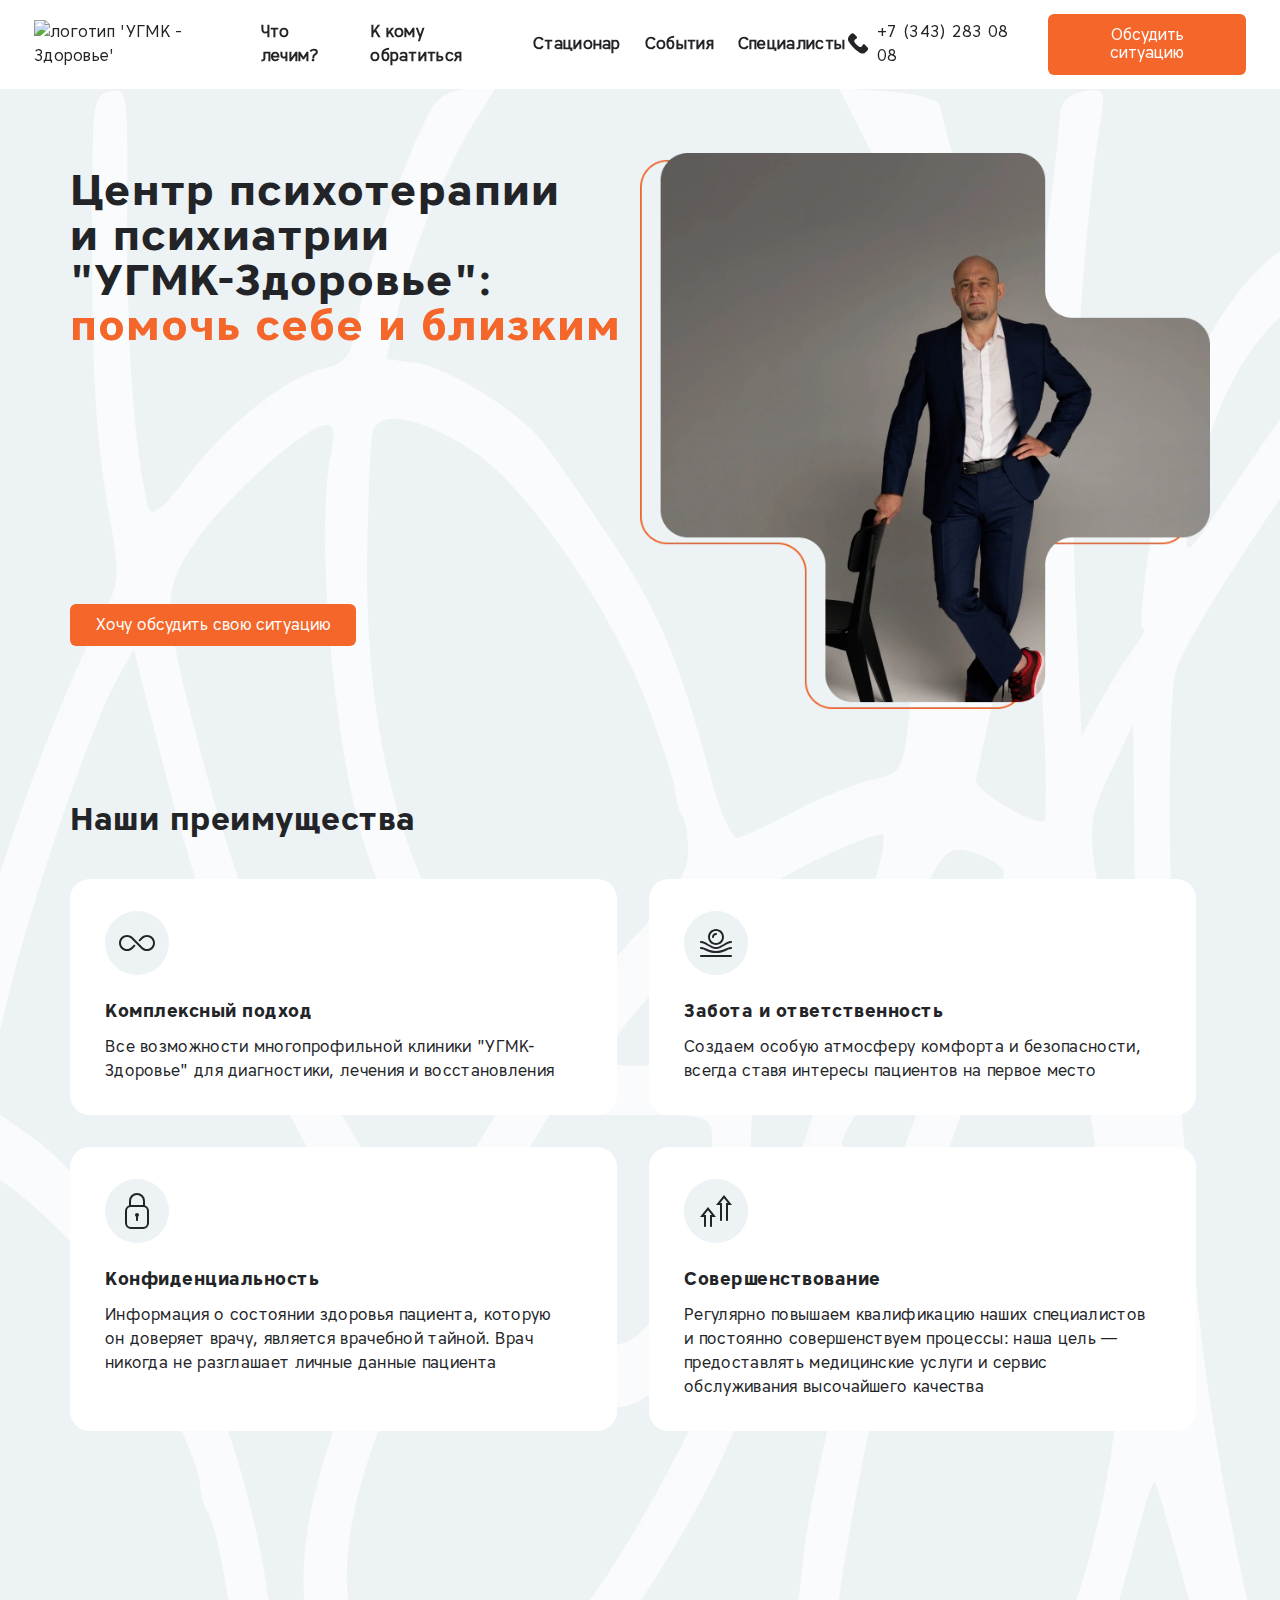
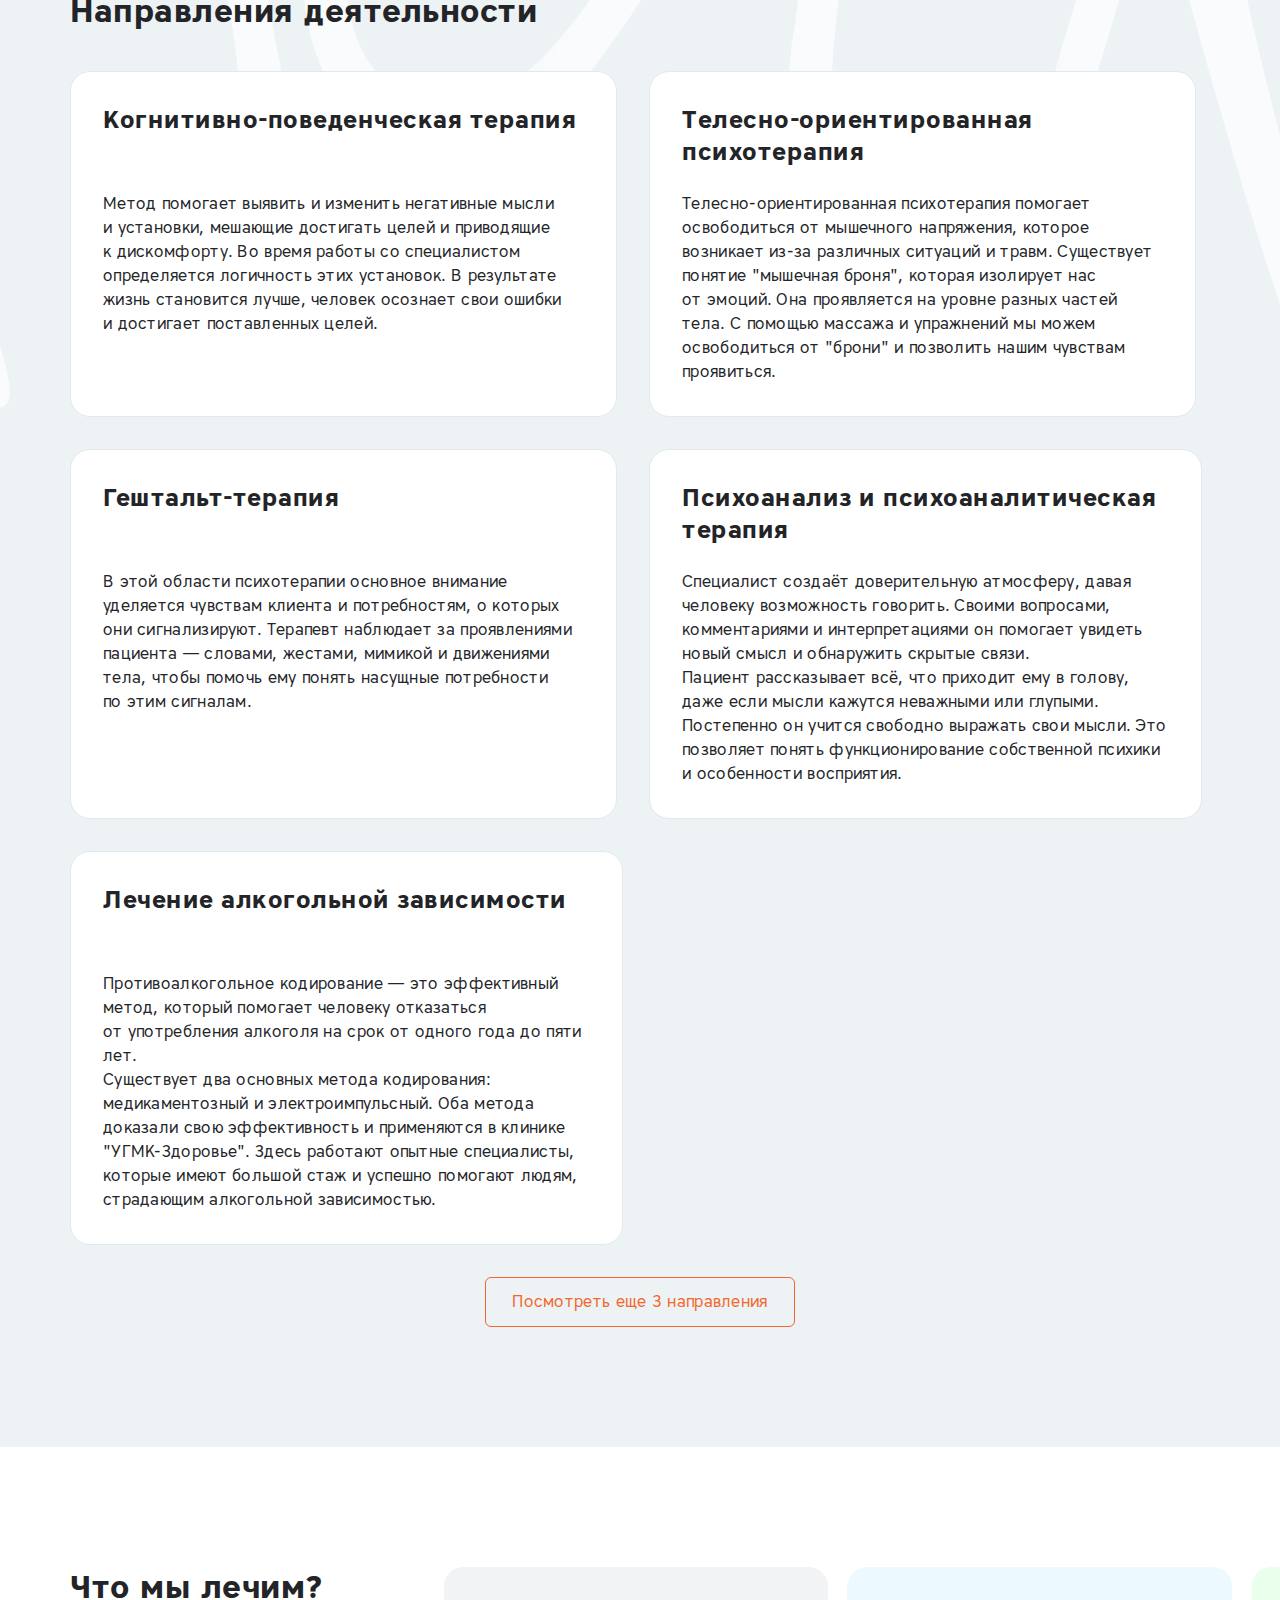
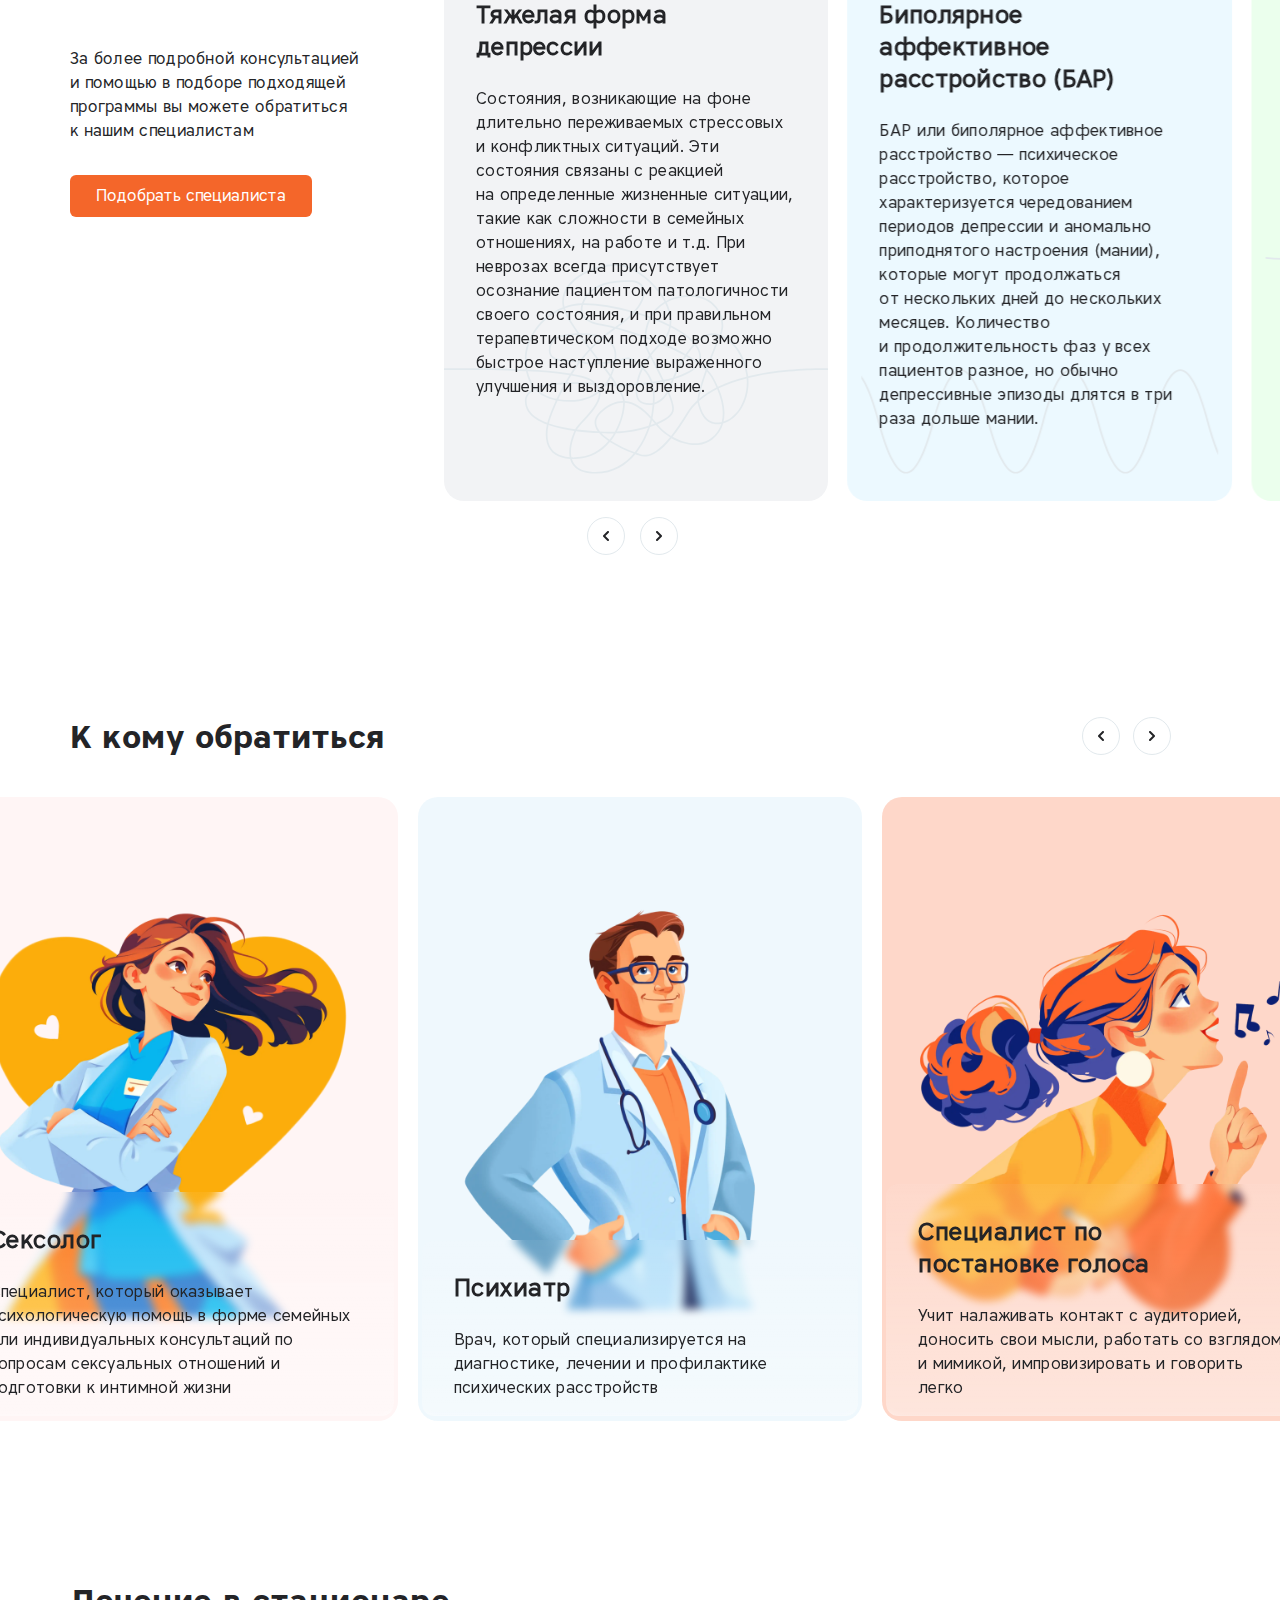
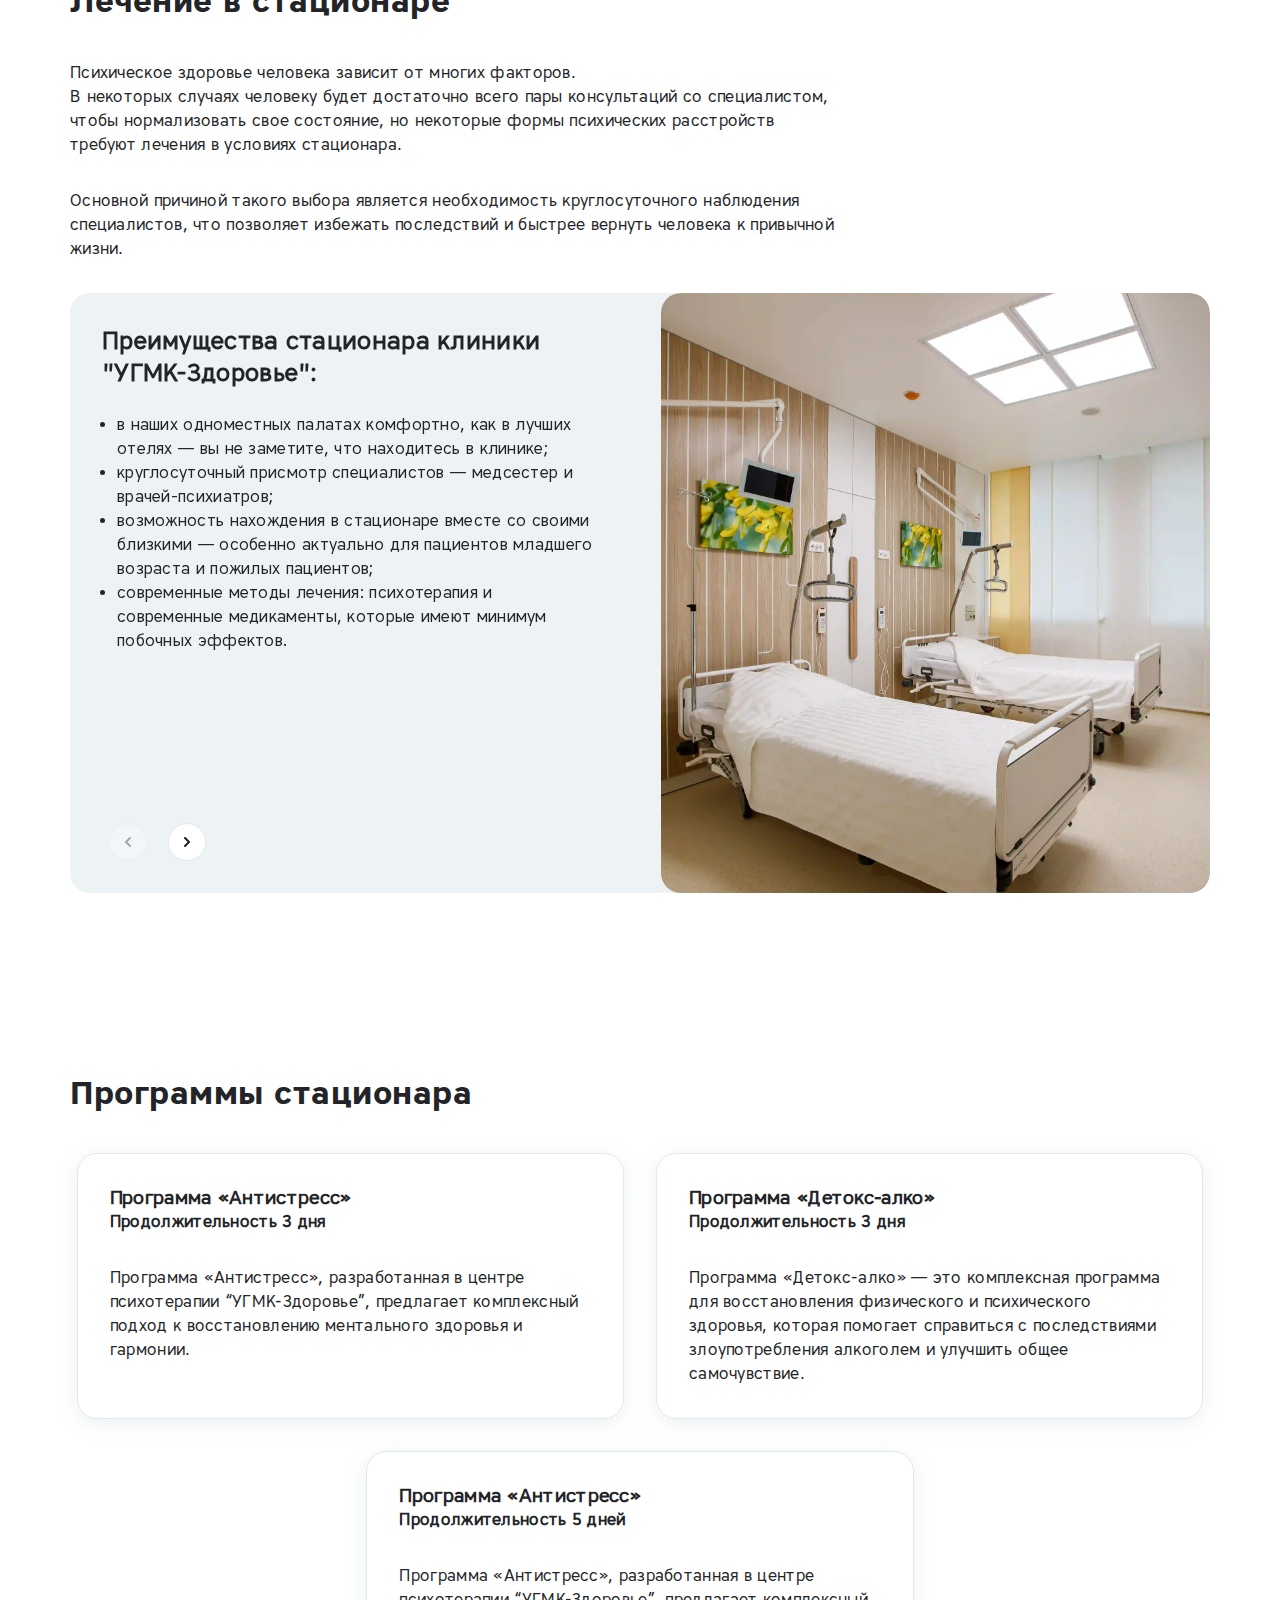
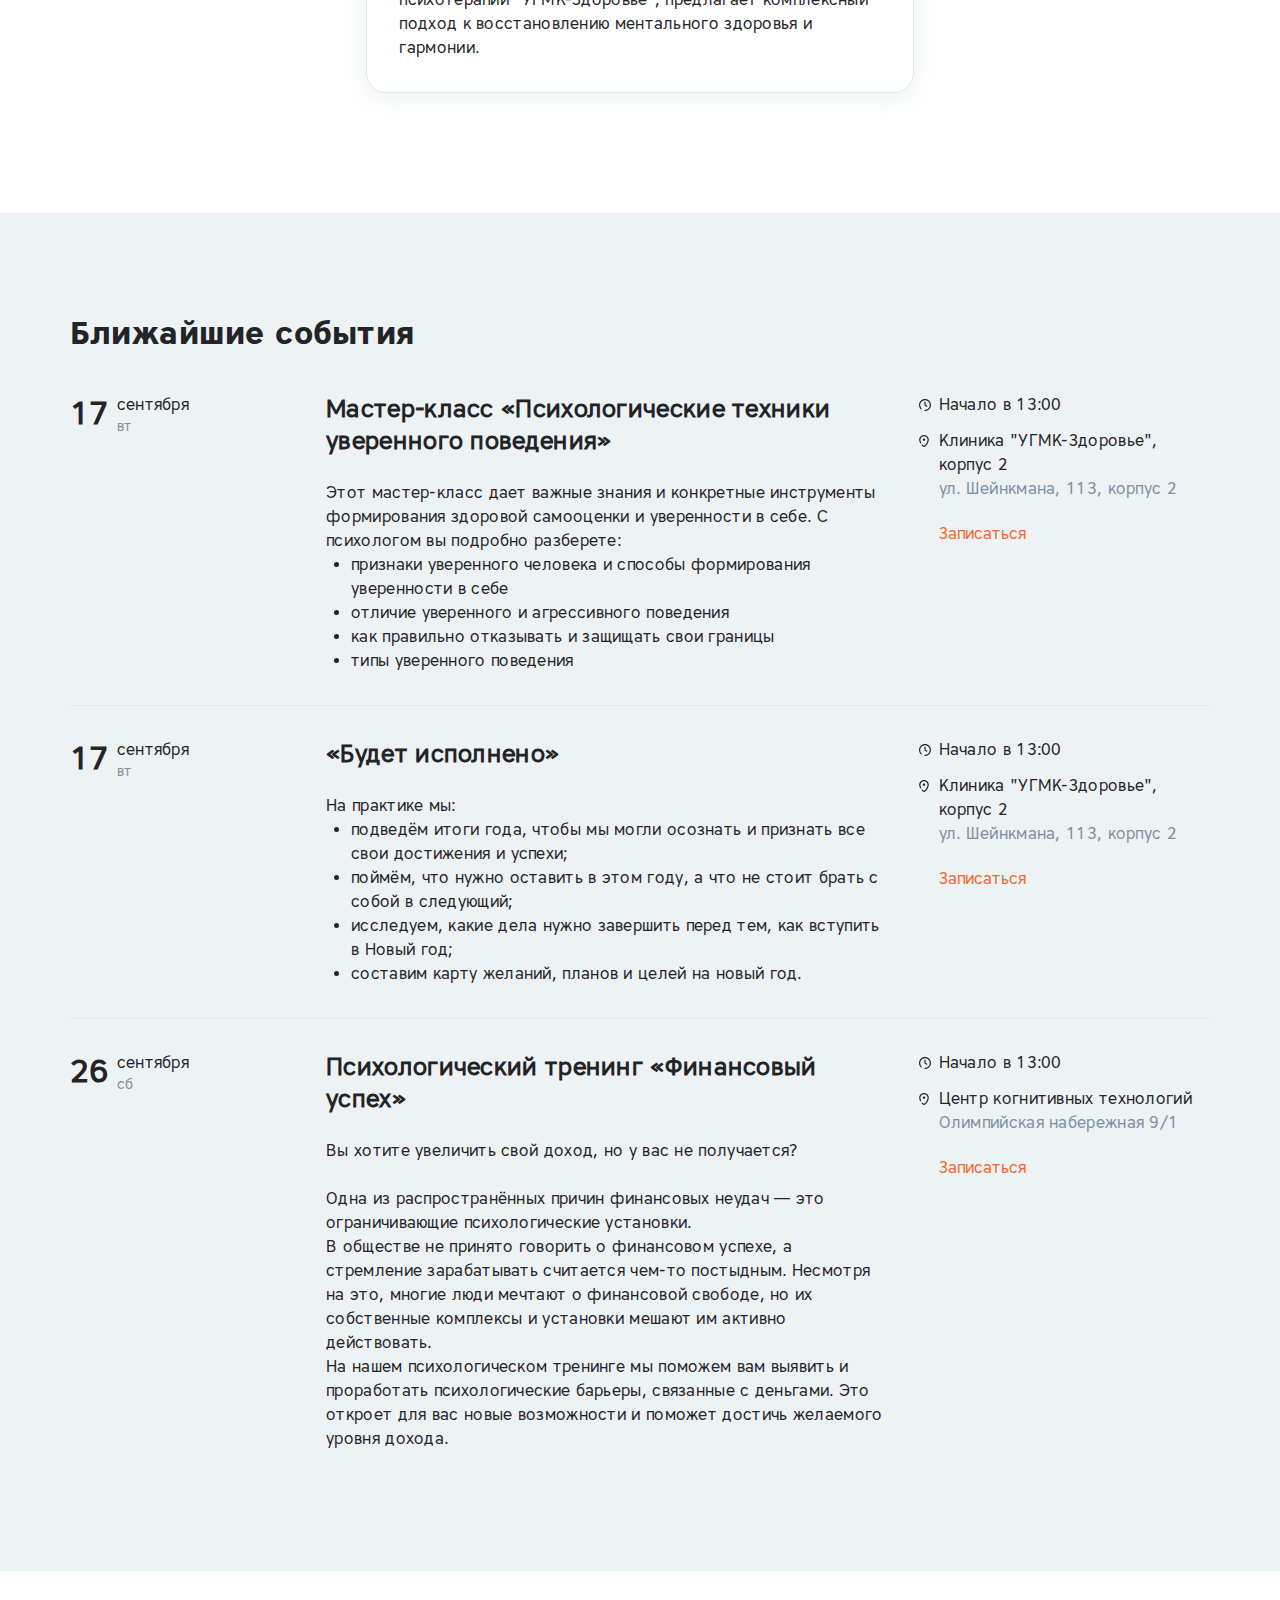
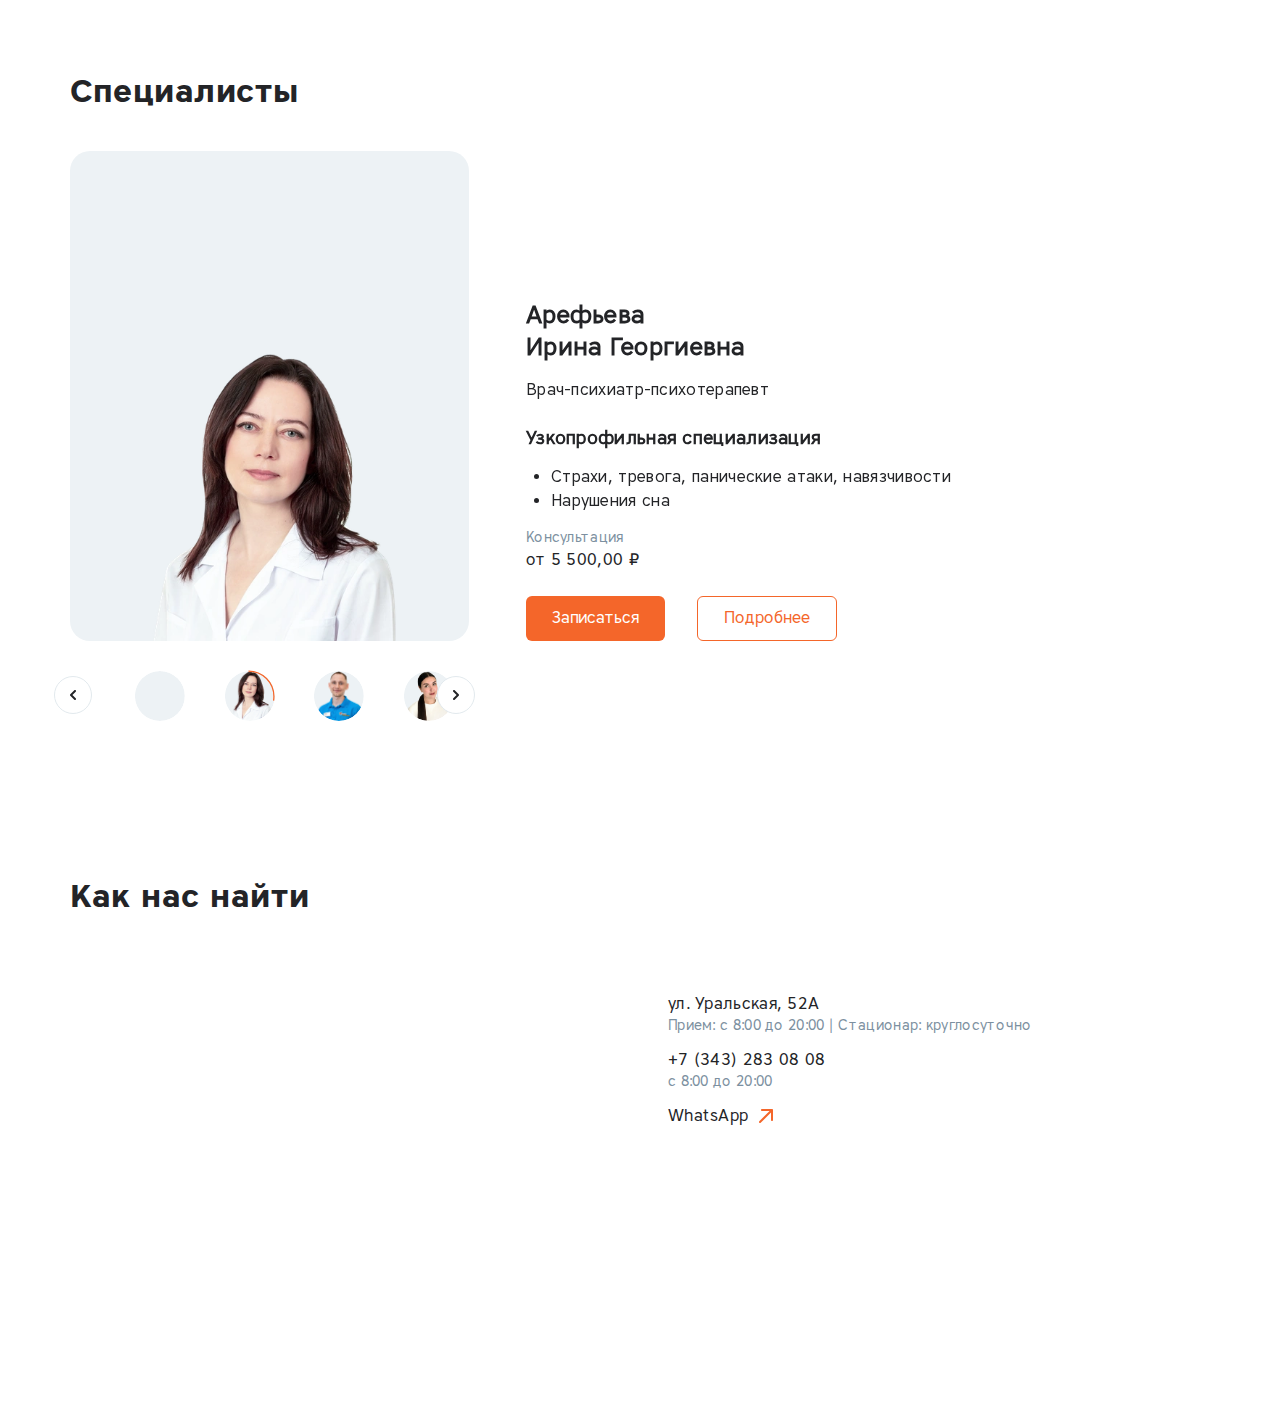
==== commit 65863cf8: "added new link in header" ====
--- a/index.html
+++ b/index.html
@@ -72,6 +72,9 @@
               </li>
               <li class="nav__item">
                 <a class="nav__link" href="#events">События</a>
+              </li>
+              <li class="nav__item">
+                <a class="nav__link" href="#specialists">Специалисты</a>
               </li>
             </ul>
           </nav>
@@ -1138,7 +1141,7 @@
         </div>
       </div>
     </section>
-    <section class="section specialists">
+    <section class="section specialists" id="specialists">
       <div class="container">
         <h2 class="margin-reset title">Специалисты</h2>
         <div class="specialists__container">
